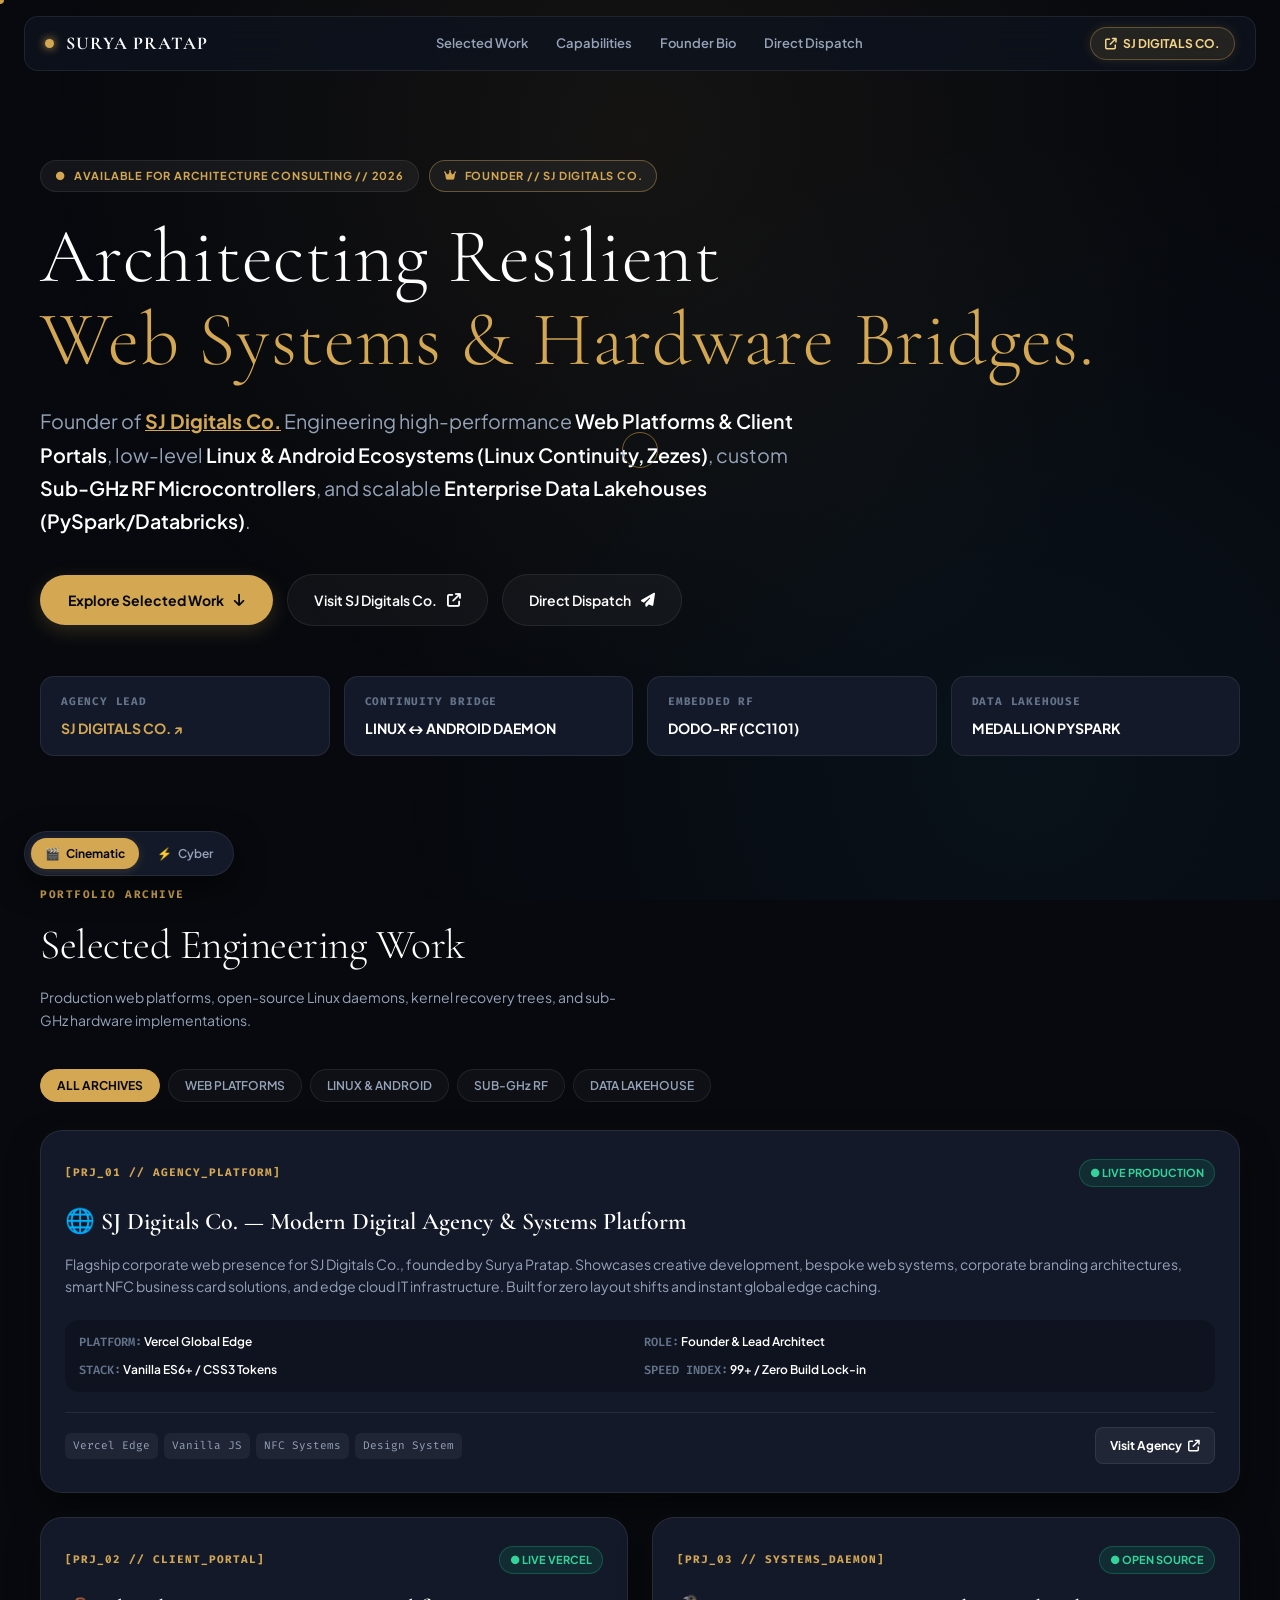
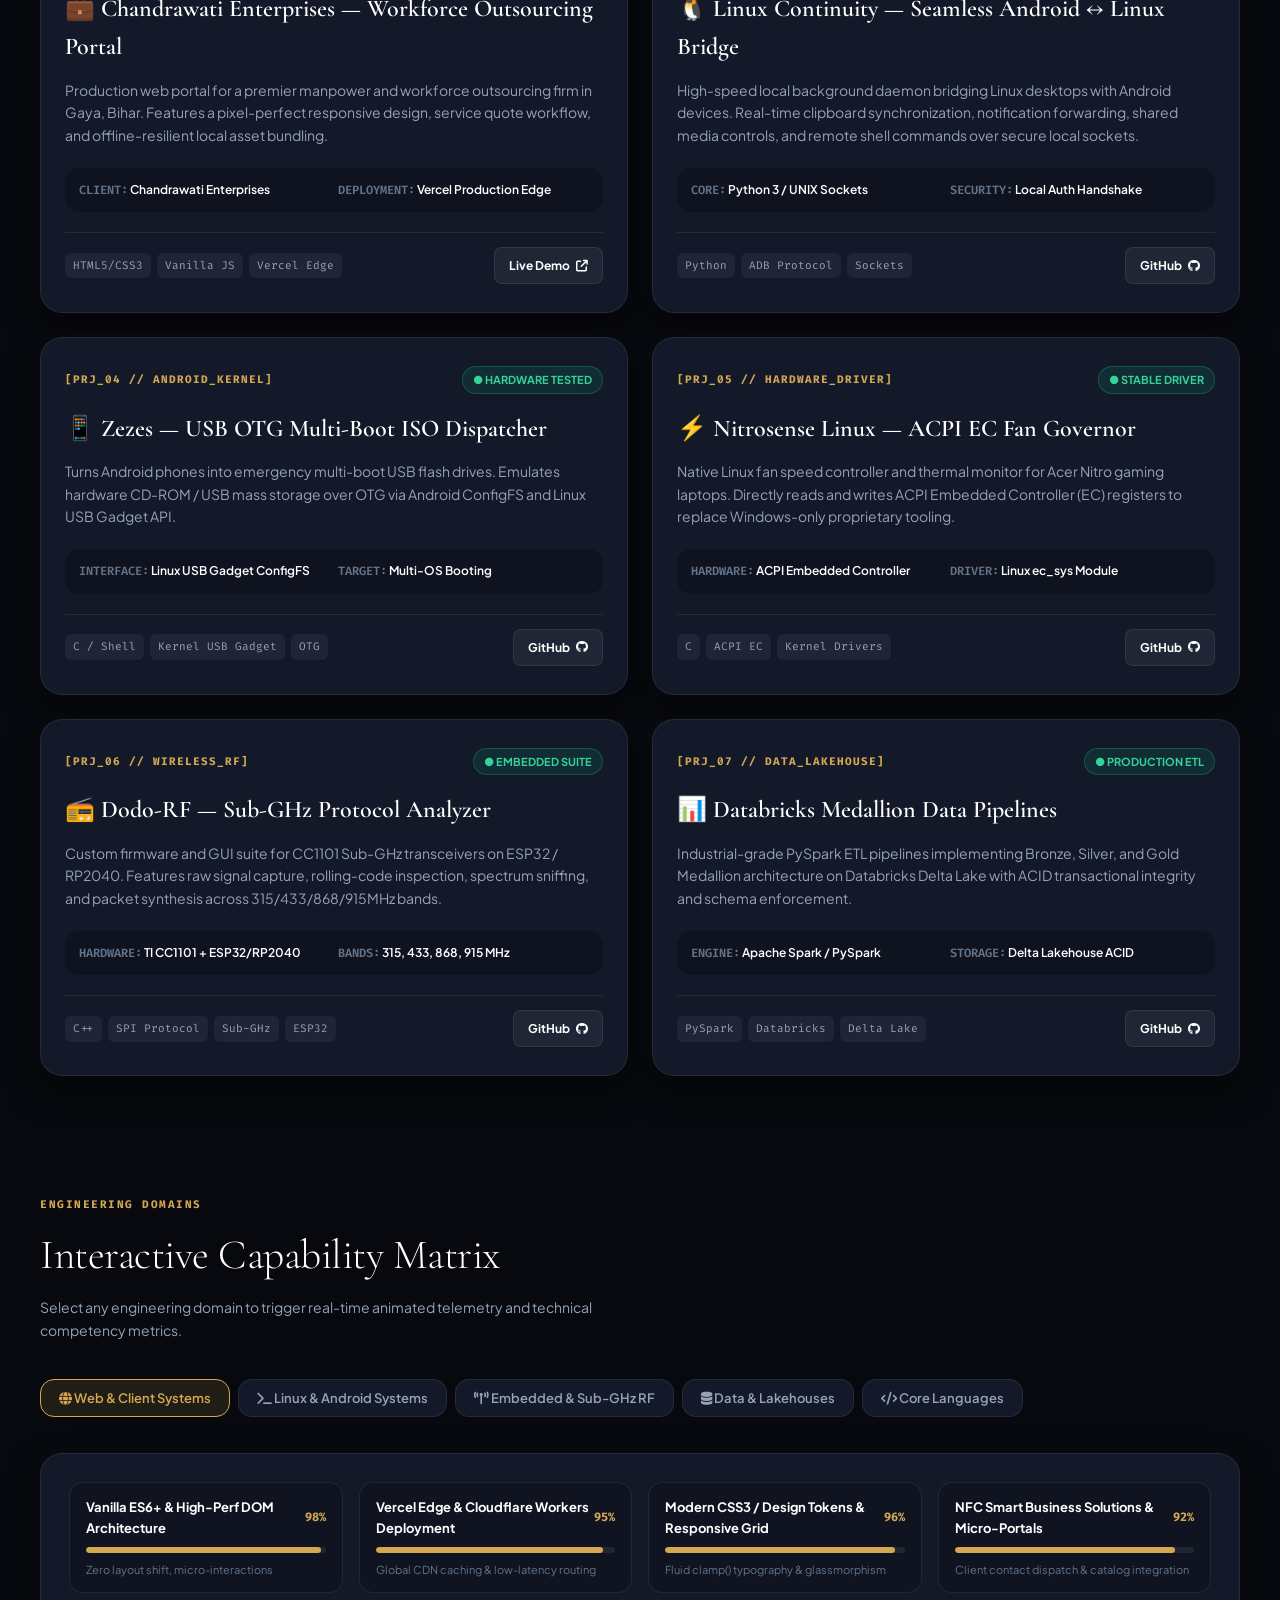
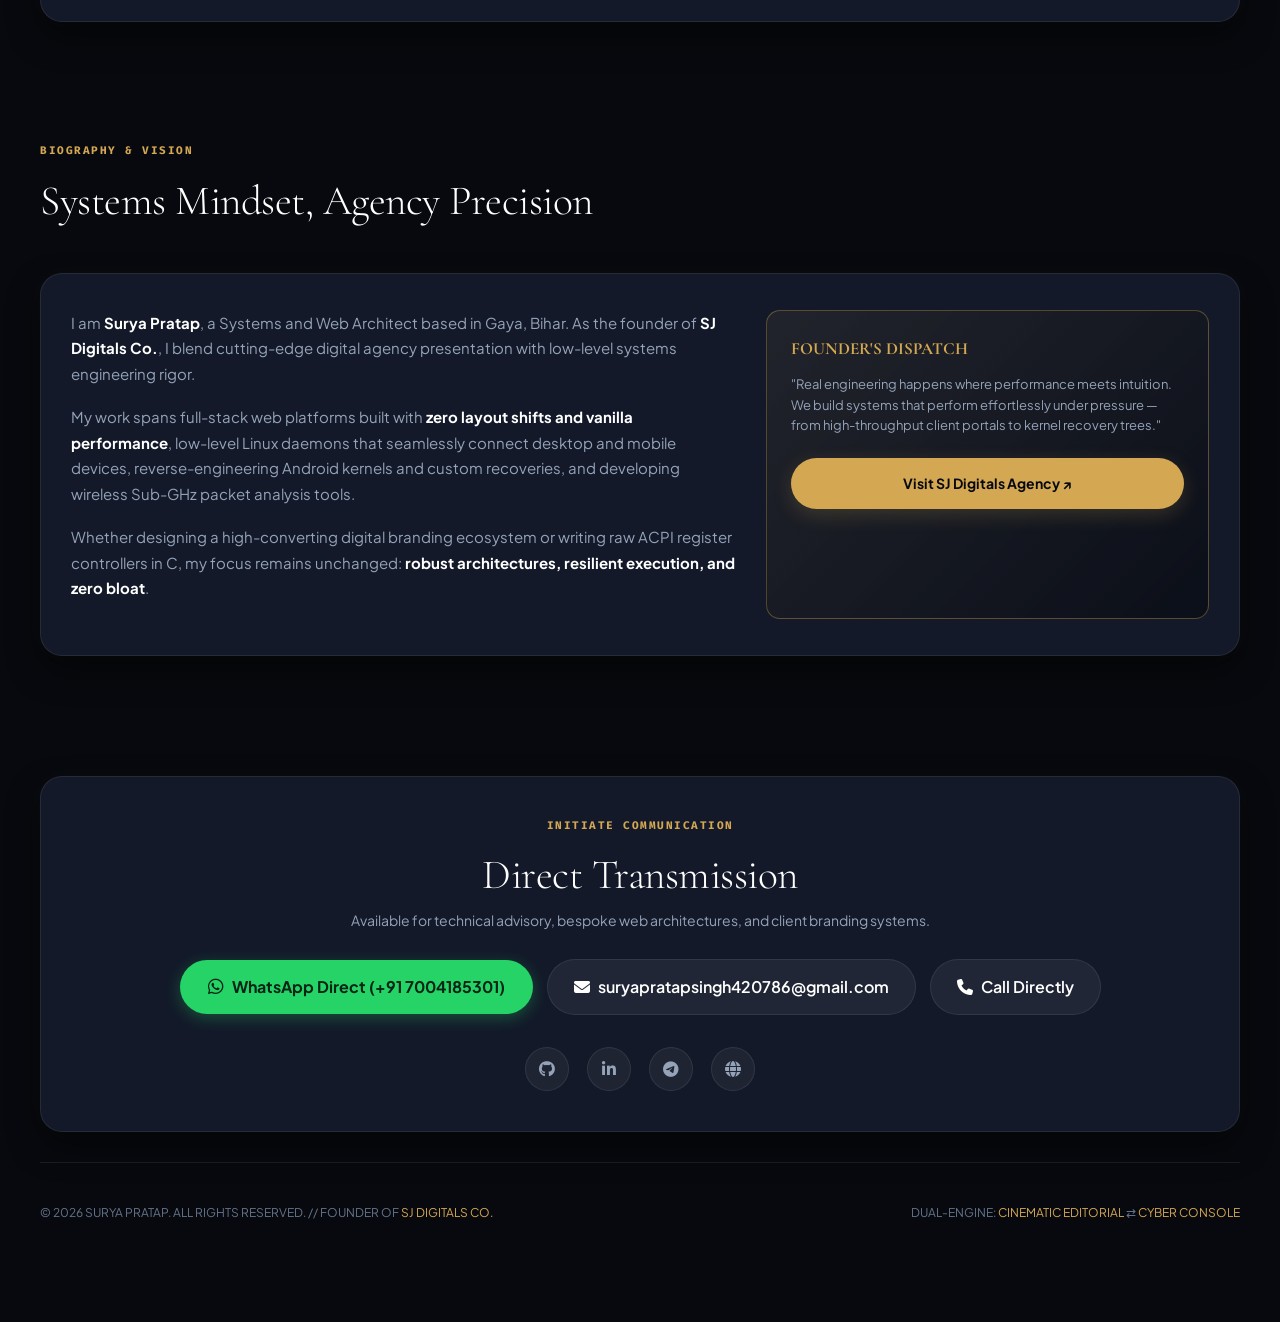
==== index.html @ 14047d06 "feat(local): recreate portfolio with dual-theme engine (cinematic studio + cyber console)" ====
<!DOCTYPE html>
<html lang="en" data-theme="cinematic">
<head>
    <meta charset="UTF-8">
    <meta name="viewport" content="width=device-width, initial-scale=1.0, maximum-scale=5.0">
    <title>Surya Pratap — Systems &amp; Web Architect | Founder of SJ Digitals Co.</title>
    <meta name="description" content="Surya Pratap — Systems & Web Architect, Embedded & Data Engineer, Founder of SJ Digitals Co. Architecting high-performance web platforms, Android & Linux systems, and Sub-GHz hardware.">

    <!-- Fonts: Cormorant Garamond (Editorial Serif) + Plus Jakarta Sans + Space Grotesk + Fira Code -->
    <link rel="preconnect" href="https://fonts.googleapis.com">
    <link rel="preconnect" href="https://fonts.gstatic.com" crossorigin>
    <link href="https://fonts.googleapis.com/css2?family=Cormorant+Garamond:ital,wght@0,300;0,400;0,600;1,300;1,400&family=Fira+Code:wght@400;500;600;700&family=Plus+Jakarta+Sans:wght@300;400;500;600;700;800&family=Space+Grotesk:wght@400;600;700&display=swap" rel="stylesheet">

    <!-- Icons -->
    <link rel="stylesheet" href="https://cdnjs.cloudflare.com/ajax/libs/font-awesome/6.5.1/css/all.min.css">

    <!-- Styles -->
    <link rel="stylesheet" href="style.css">

    <!-- Remote Edge Gatekeeper (Live / Maintenance Control via GitHub API) -->
    <script src="gatekeeper.js"></script>
</head>
<body>

    <!-- 1. Interactive Custom Cursor (Desktop) -->
    <div class="custom-cursor">
        <div class="cursor-dot" id="cursorDot"></div>
        <div class="cursor-ring" id="cursorRing"></div>
    </div>

    <!-- 2. Dynamic Ambient Backgrounds -->
    <div class="bg-canvas-wrapper">
        <!-- Matrix Rain (Active in Cyber Console Mode) -->
        <canvas id="matrix-canvas"></canvas>
        <!-- CRT Scanline Overlay -->
        <div class="cyber-crt-overlay"></div>
        <!-- Ambient Warm Dust & Glow (Active in Cinematic Studio Mode) -->
        <div class="cinematic-ambient-dust"></div>
    </div>

    <!-- 3. Floating Theme Switcher Dock -->
    <aside class="theme-switcher-dock" aria-label="Theme Selection">
        <button class="theme-opt-btn active" data-set-theme="cinematic" onclick="toggleTheme('cinematic')">
            <span>🎬</span> Cinematic
        </button>
        <button class="theme-opt-btn" data-set-theme="cyber" onclick="toggleTheme('cyber')">
            <span>⚡</span> Cyber
        </button>
    </aside>

    <!-- 4. Navbar -->
    <header class="navbar-wrap">
        <nav class="nav-container">
            <div class="nav-brand">
                <span class="brand-dot"></span>
                <span class="brand-name">SURYA PRATAP</span>
            </div>

            <div class="nav-links">
                <a href="#work" class="nav-link">Selected Work</a>
                <a href="#capabilities" class="nav-link">Capabilities</a>
                <a href="#founder" class="nav-link">Founder Bio</a>
                <a href="#contact" class="nav-link">Direct Dispatch</a>
            </div>

            <div class="nav-actions">
                <a href="https://sjdigitals.vercel.app/" target="_blank" class="btn-agency-nav" title="Visit SJ Digitals Agency">
                    <i class="fas fa-arrow-up-right-from-square"></i>
                    <span>SJ DIGITALS CO.</span>
                </a>
            </div>
        </nav>
    </header>

    <!-- 5. Main Content Shell -->
    <main class="page-shell">

        <!-- HERO SECTION -->
        <section class="hero-section" id="about">
            <div class="hero-pill-row">
                <div class="status-badge">
                    <span style="color: var(--accent);">●</span> AVAILABLE FOR ARCHITECTURE CONSULTING // 2026
                </div>
                <div class="status-badge" style="border-color: rgba(212, 168, 83, 0.4);">
                    <i class="fas fa-crown" style="color: #d4a853;"></i> FOUNDER // SJ DIGITALS CO.
                </div>
            </div>

            <h1 class="hero-title">
                Architecting Resilient <br>
                <span class="accent-text">Web Systems &amp; Hardware Bridges.</span>
            </h1>

            <p class="hero-bio">
                Founder of <a href="https://sjdigitals.vercel.app/" target="_blank" style="color: var(--accent); font-weight: 700; text-decoration: underline;">SJ Digitals Co.</a> 
                Engineering high-performance <strong>Web Platforms &amp; Client Portals</strong>, low-level <strong>Linux &amp; Android Ecosystems (Linux Continuity, Zezes)</strong>, custom <strong>Sub-GHz RF Microcontrollers</strong>, and scalable <strong>Enterprise Data Lakehouses (PySpark/Databricks)</strong>.
            </p>

            <div class="hero-cta-group">
                <a href="#work" class="btn-primary">
                    <span>Explore Selected Work</span>
                    <i class="fas fa-arrow-down"></i>
                </a>
                <a href="https://sjdigitals.vercel.app/" target="_blank" class="btn-outline">
                    <span>Visit SJ Digitals Co.</span>
                    <i class="fas fa-arrow-up-right-from-square"></i>
                </a>
                <a href="#contact" class="btn-outline">
                    <span>Direct Dispatch</span>
                    <i class="fas fa-paper-plane"></i>
                </a>
            </div>

            <!-- Telemetry Metrics Bar -->
            <div class="telemetry-strip">
                <div class="telemetry-card">
                    <span class="telemetry-label">AGENCY LEAD</span>
                    <span class="telemetry-val accent">SJ DIGITALS CO. ↗</span>
                </div>
                <div class="telemetry-card">
                    <span class="telemetry-label">CONTINUITY BRIDGE</span>
                    <span class="telemetry-val">LINUX ↔ ANDROID DAEMON</span>
                </div>
                <div class="telemetry-card">
                    <span class="telemetry-label">EMBEDDED RF</span>
                    <span class="telemetry-val">DODO-RF (CC1101)</span>
                </div>
                <div class="telemetry-card">
                    <span class="telemetry-label">DATA LAKEHOUSE</span>
                    <span class="telemetry-val">MEDALLION PYSPARK</span>
                </div>
            </div>
        </section>

        <!-- 6. SELECTED WORK SECTION -->
        <section class="projects-section" id="work">
            <div class="section-header">
                <span class="section-tag">PORTFOLIO ARCHIVE</span>
                <h2 class="section-title">Selected Engineering Work</h2>
                <p class="section-desc">Production web platforms, open-source Linux daemons, kernel recovery trees, and sub-GHz hardware implementations.</p>
            </div>

            <!-- Filter Controls -->
            <div class="filter-bar">
                <button class="filter-btn active" data-filter="all" onclick="filterProjects('all')">ALL ARCHIVES</button>
                <button class="filter-btn" data-filter="web" onclick="filterProjects('web')">WEB PLATFORMS</button>
                <button class="filter-btn" data-filter="systems" onclick="filterProjects('systems')">LINUX &amp; ANDROID</button>
                <button class="filter-btn" data-filter="embedded" onclick="filterProjects('embedded')">SUB-GHz RF</button>
                <button class="filter-btn" data-filter="data" onclick="filterProjects('data')">DATA LAKEHOUSE</button>
            </div>

            <!-- Projects Grid -->
            <div class="projects-grid">

                <!-- 1. SJ Digitals Co. -->
                <article class="project-card featured-card" data-category="web">
                    <div>
                        <div class="project-top-row">
                            <span class="project-category">[PRJ_01 // AGENCY_PLATFORM]</span>
                            <span class="project-status-chip">● LIVE PRODUCTION</span>
                        </div>
                        <h3 class="project-name">🌐 SJ Digitals Co. — Modern Digital Agency &amp; Systems Platform</h3>
                        <p class="project-desc">
                            Flagship corporate web presence for SJ Digitals Co., founded by Surya Pratap. Showcases creative development, bespoke web systems, corporate branding architectures, smart NFC business card solutions, and edge cloud IT infrastructure. Built for zero layout shifts and instant global edge caching.
                        </p>
                        <div class="specs-grid">
                            <div class="spec-item"><span class="spec-lbl">PLATFORM:</span> <span class="spec-val">Vercel Global Edge</span></div>
                            <div class="spec-item"><span class="spec-lbl">ROLE:</span> <span class="spec-val">Founder &amp; Lead Architect</span></div>
                            <div class="spec-item"><span class="spec-lbl">STACK:</span> <span class="spec-val">Vanilla ES6+ / CSS3 Tokens</span></div>
                            <div class="spec-item"><span class="spec-lbl">SPEED INDEX:</span> <span class="spec-val">99+ / Zero Build Lock-in</span></div>
                        </div>
                    </div>
                    <div class="project-foot">
                        <div class="tech-pills">
                            <span class="tech-pill">Vercel Edge</span>
                            <span class="tech-pill">Vanilla JS</span>
                            <span class="tech-pill">NFC Systems</span>
                            <span class="tech-pill">Design System</span>
                        </div>
                        <div class="project-links">
                            <a href="https://sjdigitals.vercel.app/" target="_blank" class="btn-card-link">
                                <span>Visit Agency</span>
                                <i class="fas fa-arrow-up-right-from-square"></i>
                            </a>
                        </div>
                    </div>
                </article>

                <!-- 2. Chandrawati Enterprises -->
                <article class="project-card" data-category="web">
                    <div>
                        <div class="project-top-row">
                            <span class="project-category">[PRJ_02 // CLIENT_PORTAL]</span>
                            <span class="project-status-chip">● LIVE VERCEL</span>
                        </div>
                        <h3 class="project-name">💼 Chandrawati Enterprises — Workforce Outsourcing Portal</h3>
                        <p class="project-desc">
                            Production web portal for a premier manpower and workforce outsourcing firm in Gaya, Bihar. Features a pixel-perfect responsive design, service quote workflow, and offline-resilient local asset bundling.
                        </p>
                        <div class="specs-grid">
                            <div class="spec-item"><span class="spec-lbl">CLIENT:</span> <span class="spec-val">Chandrawati Enterprises</span></div>
                            <div class="spec-item"><span class="spec-lbl">DEPLOYMENT:</span> <span class="spec-val">Vercel Production Edge</span></div>
                        </div>
                    </div>
                    <div class="project-foot">
                        <div class="tech-pills">
                            <span class="tech-pill">HTML5/CSS3</span>
                            <span class="tech-pill">Vanilla JS</span>
                            <span class="tech-pill">Vercel Edge</span>
                        </div>
                        <div class="project-links">
                            <a href="https://chandrawati-enterprises.vercel.app/" target="_blank" class="btn-card-link">
                                <span>Live Demo</span>
                                <i class="fas fa-arrow-up-right-from-square"></i>
                            </a>
                        </div>
                    </div>
                </article>

                <!-- 3. Linux Continuity -->
                <article class="project-card" data-category="systems">
                    <div>
                        <div class="project-top-row">
                            <span class="project-category">[PRJ_03 // SYSTEMS_DAEMON]</span>
                            <span class="project-status-chip">● OPEN SOURCE</span>
                        </div>
                        <h3 class="project-name">🐧 Linux Continuity — Seamless Android ↔ Linux Bridge</h3>
                        <p class="project-desc">
                            High-speed local background daemon bridging Linux desktops with Android devices. Real-time clipboard synchronization, notification forwarding, shared media controls, and remote shell commands over secure local sockets.
                        </p>
                        <div class="specs-grid">
                            <div class="spec-item"><span class="spec-lbl">CORE:</span> <span class="spec-val">Python 3 / UNIX Sockets</span></div>
                            <div class="spec-item"><span class="spec-lbl">SECURITY:</span> <span class="spec-val">Local Auth Handshake</span></div>
                        </div>
                    </div>
                    <div class="project-foot">
                        <div class="tech-pills">
                            <span class="tech-pill">Python</span>
                            <span class="tech-pill">ADB Protocol</span>
                            <span class="tech-pill">Sockets</span>
                        </div>
                        <div class="project-links">
                            <a href="https://github.com/killindodo/linux-continuity" target="_blank" class="btn-card-link">
                                <span>GitHub</span>
                                <i class="fab fa-github"></i>
                            </a>
                        </div>
                    </div>
                </article>

                <!-- 4. Zezes Mobile ISO Core -->
                <article class="project-card" data-category="systems">
                    <div>
                        <div class="project-top-row">
                            <span class="project-category">[PRJ_04 // ANDROID_KERNEL]</span>
                            <span class="project-status-chip">● HARDWARE TESTED</span>
                        </div>
                        <h3 class="project-name">📱 Zezes — USB OTG Multi-Boot ISO Dispatcher</h3>
                        <p class="project-desc">
                            Turns Android phones into emergency multi-boot USB flash drives. Emulates hardware CD-ROM / USB mass storage over OTG via Android ConfigFS and Linux USB Gadget API.
                        </p>
                        <div class="specs-grid">
                            <div class="spec-item"><span class="spec-lbl">INTERFACE:</span> <span class="spec-val">Linux USB Gadget ConfigFS</span></div>
                            <div class="spec-item"><span class="spec-lbl">TARGET:</span> <span class="spec-val">Multi-OS Booting</span></div>
                        </div>
                    </div>
                    <div class="project-foot">
                        <div class="tech-pills">
                            <span class="tech-pill">C / Shell</span>
                            <span class="tech-pill">Kernel USB Gadget</span>
                            <span class="tech-pill">OTG</span>
                        </div>
                        <div class="project-links">
                            <a href="https://github.com/killindodo/Zezes" target="_blank" class="btn-card-link">
                                <span>GitHub</span>
                                <i class="fab fa-github"></i>
                            </a>
                        </div>
                    </div>
                </article>

                <!-- 5. Nitrosense Linux -->
                <article class="project-card" data-category="systems">
                    <div>
                        <div class="project-top-row">
                            <span class="project-category">[PRJ_05 // HARDWARE_DRIVER]</span>
                            <span class="project-status-chip">● STABLE DRIVER</span>
                        </div>
                        <h3 class="project-name">⚡ Nitrosense Linux — ACPI EC Fan Governor</h3>
                        <p class="project-desc">
                            Native Linux fan speed controller and thermal monitor for Acer Nitro gaming laptops. Directly reads and writes ACPI Embedded Controller (EC) registers to replace Windows-only proprietary tooling.
                        </p>
                        <div class="specs-grid">
                            <div class="spec-item"><span class="spec-lbl">HARDWARE:</span> <span class="spec-val">ACPI Embedded Controller</span></div>
                            <div class="spec-item"><span class="spec-lbl">DRIVER:</span> <span class="spec-val">Linux ec_sys Module</span></div>
                        </div>
                    </div>
                    <div class="project-foot">
                        <div class="tech-pills">
                            <span class="tech-pill">C</span>
                            <span class="tech-pill">ACPI EC</span>
                            <span class="tech-pill">Kernel Drivers</span>
                        </div>
                        <div class="project-links">
                            <a href="https://github.com/killindodo/nitrosense-linux" target="_blank" class="btn-card-link">
                                <span>GitHub</span>
                                <i class="fab fa-github"></i>
                            </a>
                        </div>
                    </div>
                </article>

                <!-- 6. Dodo-RF -->
                <article class="project-card" data-category="embedded">
                    <div>
                        <div class="project-top-row">
                            <span class="project-category">[PRJ_06 // WIRELESS_RF]</span>
                            <span class="project-status-chip">● EMBEDDED SUITE</span>
                        </div>
                        <h3 class="project-name">📻 Dodo-RF — Sub-GHz Protocol Analyzer</h3>
                        <p class="project-desc">
                            Custom firmware and GUI suite for CC1101 Sub-GHz transceivers on ESP32 / RP2040. Features raw signal capture, rolling-code inspection, spectrum sniffing, and packet synthesis across 315/433/868/915MHz bands.
                        </p>
                        <div class="specs-grid">
                            <div class="spec-item"><span class="spec-lbl">HARDWARE:</span> <span class="spec-val">TI CC1101 + ESP32/RP2040</span></div>
                            <div class="spec-item"><span class="spec-lbl">BANDS:</span> <span class="spec-val">315, 433, 868, 915 MHz</span></div>
                        </div>
                    </div>
                    <div class="project-foot">
                        <div class="tech-pills">
                            <span class="tech-pill">C++</span>
                            <span class="tech-pill">SPI Protocol</span>
                            <span class="tech-pill">Sub-GHz</span>
                            <span class="tech-pill">ESP32</span>
                        </div>
                        <div class="project-links">
                            <a href="https://github.com/killindodo/Dodo-RF" target="_blank" class="btn-card-link">
                                <span>GitHub</span>
                                <i class="fab fa-github"></i>
                            </a>
                        </div>
                    </div>
                </article>

                <!-- 7. Databricks Pipelines -->
                <article class="project-card" data-category="data">
                    <div>
                        <div class="project-top-row">
                            <span class="project-category">[PRJ_07 // DATA_LAKEHOUSE]</span>
                            <span class="project-status-chip">● PRODUCTION ETL</span>
                        </div>
                        <h3 class="project-name">📊 Databricks Medallion Data Pipelines</h3>
                        <p class="project-desc">
                            Industrial-grade PySpark ETL pipelines implementing Bronze, Silver, and Gold Medallion architecture on Databricks Delta Lake with ACID transactional integrity and schema enforcement.
                        </p>
                        <div class="specs-grid">
                            <div class="spec-item"><span class="spec-lbl">ENGINE:</span> <span class="spec-val">Apache Spark / PySpark</span></div>
                            <div class="spec-item"><span class="spec-lbl">STORAGE:</span> <span class="spec-val">Delta Lakehouse ACID</span></div>
                        </div>
                    </div>
                    <div class="project-foot">
                        <div class="tech-pills">
                            <span class="tech-pill">PySpark</span>
                            <span class="tech-pill">Databricks</span>
                            <span class="tech-pill">Delta Lake</span>
                        </div>
                        <div class="project-links">
                            <a href="https://github.com/killindodo/databricks_pipelines" target="_blank" class="btn-card-link">
                                <span>GitHub</span>
                                <i class="fab fa-github"></i>
                            </a>
                        </div>
                    </div>
                </article>

            </div>
        </section>

        <!-- 7. CAPABILITIES & SKILLS MATRIX -->
        <section class="skills-section" id="capabilities">
            <div class="section-header">
                <span class="section-tag">ENGINEERING DOMAINS</span>
                <h2 class="section-title">Interactive Capability Matrix</h2>
                <p class="section-desc">Select any engineering domain to trigger real-time animated telemetry and technical competency metrics.</p>
            </div>

            <!-- Domain Tabs -->
            <div class="hud-tabs">
                <button class="hud-tab active" data-domain="web" onclick="switchSkillDomain('web')">
                    <i class="fas fa-globe"></i> Web &amp; Client Systems
                </button>
                <button class="hud-tab" data-domain="systems" onclick="switchSkillDomain('systems')">
                    <i class="fas fa-terminal"></i> Linux &amp; Android Systems
                </button>
                <button class="hud-tab" data-domain="embedded" onclick="switchSkillDomain('embedded')">
                    <i class="fas fa-tower-broadcast"></i> Embedded &amp; Sub-GHz RF
                </button>
                <button class="hud-tab" data-domain="data" onclick="switchSkillDomain('data')">
                    <i class="fas fa-database"></i> Data &amp; Lakehouses
                </button>
                <button class="hud-tab" data-domain="languages" onclick="switchSkillDomain('languages')">
                    <i class="fas fa-code"></i> Core Languages
                </button>
            </div>

            <div class="skills-card-display">
                <div class="skills-list-grid" id="skillsListContainer">
                    <!-- Dynamic animated skill telemetry rendered by script.js -->
                </div>
            </div>
        </section>

        <!-- 8. ABOUT THE FOUNDER -->
        <section class="about-section" id="founder">
            <div class="section-header">
                <span class="section-tag">BIOGRAPHY &amp; VISION</span>
                <h2 class="section-title">Systems Mindset, Agency Precision</h2>
            </div>

            <div class="about-card">
                <div class="about-text">
                    <p>
                        I am <strong>Surya Pratap</strong>, a Systems and Web Architect based in Gaya, Bihar. As the founder of <strong>SJ Digitals Co.</strong>, I blend cutting-edge digital agency presentation with low-level systems engineering rigor.
                    </p>
                    <p>
                        My work spans full-stack web platforms built with <strong>zero layout shifts and vanilla performance</strong>, low-level Linux daemons that seamlessly connect desktop and mobile devices, reverse-engineering Android kernels and custom recoveries, and developing wireless Sub-GHz packet analysis tools.
                    </p>
                    <p>
                        Whether designing a high-converting digital branding ecosystem or writing raw ACPI register controllers in C, my focus remains unchanged: <strong>robust architectures, resilient execution, and zero bloat</strong>.
                    </p>
                </div>

                <div class="founder-highlight-box">
                    <div class="founder-highlight-title">FOUNDER'S DISPATCH</div>
                    <div class="founder-highlight-desc">
                        "Real engineering happens where performance meets intuition. We build systems that perform effortlessly under pressure — from high-throughput client portals to kernel recovery trees."
                    </div>
                    <div style="margin-top: 10px;">
                        <a href="https://sjdigitals.vercel.app/" target="_blank" class="btn-primary" style="display: inline-flex; width: 100%; justify-content: center;">
                            Visit SJ Digitals Agency ↗
                        </a>
                    </div>
                </div>
            </div>
        </section>

        <!-- 9. CONTACT & DISPATCH -->
        <section class="contact-section" id="contact">
            <div class="contact-card">
                <span class="section-tag">INITIATE COMMUNICATION</span>
                <h2 class="section-title" style="margin-top: 8px;">Direct Transmission</h2>
                <p class="section-desc">Available for technical advisory, bespoke web architectures, and client branding systems.</p>

                <div class="contact-btns">
                    <a href="https://wa.me/917004185301?text=Hi%20Surya%2C%20I%20visited%20your%20portfolio%20and%20want%20to%20connect." target="_blank" class="btn-wa">
                        <i class="fab fa-whatsapp" style="font-size: 18px;"></i>
                        <span>WhatsApp Direct (+91 7004185301)</span>
                    </a>
                    <a href="mailto:suryapratapsingh420786@gmail.com" class="btn-mail">
                        <i class="fas fa-envelope"></i>
                        <span>suryapratapsingh420786@gmail.com</span>
                    </a>
                    <a href="tel:+917004185301" class="btn-mail">
                        <i class="fas fa-phone"></i>
                        <span>Call Directly</span>
                    </a>
                </div>

                <div class="socials-row">
                    <a href="https://www.github.com/killindodo" target="_blank" class="social-icon-btn" title="GitHub"><i class="fab fa-github"></i></a>
                    <a href="https://www.linkedin.com/in/surya-pratap-270b35153/" target="_blank" class="social-icon-btn" title="LinkedIn"><i class="fab fa-linkedin-in"></i></a>
                    <a href="https://t.me/killindod0" target="_blank" class="social-icon-btn" title="Telegram"><i class="fab fa-telegram"></i></a>
                    <a href="https://sjdigitals.vercel.app/" target="_blank" class="social-icon-btn" title="SJ Digitals Agency"><i class="fas fa-globe"></i></a>
                </div>
            </div>
        </section>

        <!-- 10. FOOTER -->
        <footer class="footer">
            <div>
                © 2026 SURYA PRATAP. ALL RIGHTS RESERVED. // FOUNDER OF <a href="https://sjdigitals.vercel.app/" target="_blank">SJ DIGITALS CO.</a>
            </div>
            <div>
                DUAL-ENGINE: <span style="color: var(--accent);">CINEMATIC EDITORIAL</span> ⇄ <span style="color: var(--accent);">CYBER CONSOLE</span>
            </div>
        </footer>

    </main>

    <!-- Main Logic -->
    <script src="script.js"></script>
</body>
</html>
---- style.css ----
/* ═══════════════════════════════════════════════════════════════════
   SURYA PRATAP // PORTFOLIO DESIGN SYSTEM
   Dual-Theme Engine: Cinematic Editorial Studio ⇄ Retro Cyber Console
   ═══════════════════════════════════════════════════════════════════ */

/* ─── 1. DESIGN TOKENS & CSS CUSTOM PROPERTIES ─── */
:root {
    /* Shared */
    --transition-fast: 0.2s cubic-bezier(0.4, 0, 0.2, 1);
    --transition-smooth: 0.45s cubic-bezier(0.16, 1, 0.3, 1);
    --transition-slow: 0.8s cubic-bezier(0.16, 1, 0.3, 1);
    --radius-sm: 8px;
    --radius-md: 14px;
    --radius-lg: 22px;
    --radius-full: 9999px;
    --container-max: 1240px;
}

/* 🎬 THEME 1: CINEMATIC EDITORIAL (Mise-Films Inspired) */
[data-theme="cinematic"] {
    --bg: #07090e;
    --bg-surface: #0e131f;
    --bg-card: #131929;
    --bg-card-hover: #182035;
    --border: rgba(255, 255, 255, 0.08);
    --border-hover: rgba(212, 168, 83, 0.35);
    
    --text-main: #f8fafc;
    --text-muted: #94a3b8;
    --text-dim: #64748b;

    /* Warm Tungsten Amber / Cinematic Gold */
    --accent: #d4a853;
    --accent-light: #f3d489;
    --accent-dark: #a17822;
    --accent-glow: rgba(212, 168, 83, 0.2);
    
    /* Secondary Accent: Deep Studio Cyan */
    --accent-alt: #38bdf8;
    --accent-alt-glow: rgba(56, 189, 248, 0.2);
    
    --font-heading: 'Cormorant Garamond', Georgia, serif;
    --font-sans: 'Plus Jakarta Sans', -apple-system, BlinkMacSystemFont, sans-serif;
    --font-mono: 'Fira Code', monospace;

    --hero-glow: radial-gradient(circle at 50% 20%, rgba(212, 168, 83, 0.08), transparent 60%);
    --card-shadow: 0 15px 35px -5px rgba(0, 0, 0, 0.6), 0 0 25px rgba(212, 168, 83, 0.04);
}

/* ⚡ THEME 2: RETRO CYBER CONSOLE (Matrix Mainframe) */
[data-theme="cyber"] {
    --bg: #050811;
    --bg-surface: #0a1020;
    --bg-card: rgba(11, 18, 36, 0.85);
    --bg-card-hover: rgba(16, 26, 52, 0.95);
    --border: rgba(0, 255, 157, 0.25);
    --border-hover: rgba(0, 255, 157, 0.6);

    --text-main: #e2e8f0;
    --text-muted: #94a3b8;
    --text-dim: #475569;

    /* Terminal Neon Green */
    --accent: #00ff9d;
    --accent-light: #70ffc5;
    --accent-dark: #00b36e;
    --accent-glow: rgba(0, 255, 157, 0.25);

    /* Cyber Cyan */
    --accent-alt: #06b6d4;
    --accent-alt-glow: rgba(6, 182, 212, 0.25);

    --font-heading: 'Space Grotesk', -apple-system, sans-serif;
    --font-sans: 'Space Grotesk', -apple-system, sans-serif;
    --font-mono: 'Fira Code', monospace;

    --hero-glow: radial-gradient(circle at 50% 30%, rgba(0, 255, 157, 0.08), transparent 65%);
    --card-shadow: 0 0 30px rgba(0, 255, 157, 0.1), inset 0 0 15px rgba(0, 0, 0, 0.5);
}

/* ─── 2. RESET & BASE ─── */
* {
    margin: 0;
    padding: 0;
    box-sizing: border-box;
}

html {
    scroll-behavior: smooth;
    background-color: var(--bg);
    color: var(--text-main);
    font-family: var(--font-sans);
    overflow-x: hidden;
    transition: background-color var(--transition-smooth);
}

body {
    background-color: var(--bg);
    min-height: 100vh;
    line-height: 1.6;
    overflow-x: hidden;
    position: relative;
    cursor: default;
}

a {
    color: inherit;
    text-decoration: none;
    transition: var(--transition-fast);
}

button {
    cursor: pointer;
    font-family: inherit;
    border: none;
    outline: none;
    background: transparent;
}

/* ─── 3. INTERACTIVE CUSTOM CURSOR ─── */
.custom-cursor {
    position: fixed;
    top: 0;
    left: 0;
    pointer-events: none;
    z-index: 99999;
    mix-blend-mode: difference;
    display: none;
}

@media (pointer: fine) {
    .custom-cursor {
        display: block;
    }
}

.cursor-dot {
    width: 8px;
    height: 8px;
    background: var(--accent);
    border-radius: 50%;
    position: fixed;
    transform: translate(-50%, -50%);
    transition: width 0.2s, height 0.2s, background-color 0.3s;
}

.cursor-ring {
    width: 36px;
    height: 36px;
    border: 1.5px solid var(--accent);
    border-radius: 50%;
    position: fixed;
    transform: translate(-50%, -50%);
    transition: width 0.25s ease-out, height 0.25s ease-out, border-color 0.3s ease-out, transform 0.15s ease-out;
    opacity: 0.6;
}

body.cursor-hover .cursor-dot {
    width: 14px;
    height: 14px;
    background: var(--accent-light);
}

body.cursor-hover .cursor-ring {
    width: 58px;
    height: 58px;
    opacity: 1;
    border-color: var(--accent-light);
    border-width: 2px;
}

/* ─── 4. BACKGROUND CANVAS & OVERLAYS ─── */
.bg-canvas-wrapper {
    position: fixed;
    top: 0;
    left: 0;
    width: 100vw;
    height: 100vh;
    pointer-events: none;
    z-index: 0;
}

#matrix-canvas {
    position: absolute;
    top: 0;
    left: 0;
    width: 100%;
    height: 100%;
    opacity: 0;
    transition: opacity 0.6s ease;
}

[data-theme="cyber"] #matrix-canvas {
    opacity: 0.28;
}

.cyber-crt-overlay {
    position: fixed;
    top: 0;
    left: 0;
    width: 100vw;
    height: 100vh;
    pointer-events: none;
    z-index: 1;
    opacity: 0;
    transition: opacity 0.5s ease;
    background: linear-gradient(rgba(18, 16, 16, 0) 50%, rgba(0, 0, 0, 0.35) 50%),
                linear-gradient(90deg, rgba(255, 0, 0, 0.02), rgba(0, 255, 0, 0.01), rgba(0, 0, 255, 0.02));
    background-size: 100% 3px, 6px 100%;
}

[data-theme="cyber"] .cyber-crt-overlay {
    opacity: 1;
}

.cinematic-ambient-dust {
    position: fixed;
    top: 0;
    left: 0;
    width: 100vw;
    height: 100vh;
    pointer-events: none;
    z-index: 1;
    background-image: radial-gradient(circle at 50% 15%, rgba(212, 168, 83, 0.07), transparent 60%),
                      radial-gradient(circle at 80% 85%, rgba(56, 189, 248, 0.05), transparent 50%);
    opacity: 1;
    transition: opacity 0.5s ease;
}

[data-theme="cyber"] .cinematic-ambient-dust {
    opacity: 0;
}

/* ─── 5. FLOATING THEME DOCK ─── */
.theme-switcher-dock {
    position: fixed;
    bottom: 24px;
    left: 24px;
    z-index: 1000;
    background: var(--bg-card);
    border: 1px solid var(--border);
    backdrop-filter: blur(12px);
    -webkit-backdrop-filter: blur(12px);
    padding: 6px;
    border-radius: var(--radius-full);
    display: flex;
    align-items: center;
    gap: 4px;
    box-shadow: 0 10px 30px rgba(0, 0, 0, 0.6);
}

.theme-opt-btn {
    padding: 8px 14px;
    border-radius: var(--radius-full);
    font-size: 12px;
    font-weight: 600;
    display: flex;
    align-items: center;
    gap: 6px;
    color: var(--text-muted);
    transition: all var(--transition-fast);
}

.theme-opt-btn.active {
    background: var(--accent);
    color: #07090e;
    font-weight: 700;
    box-shadow: 0 2px 10px var(--accent-glow);
}

[data-theme="cyber"] .theme-opt-btn.active {
    color: #050811;
}

/* ─── 6. NAVIGATION BAR ─── */
.navbar-wrap {
    position: fixed;
    top: 0;
    left: 0;
    right: 0;
    z-index: 900;
    padding: 16px 24px;
    transition: padding 0.3s ease;
}

.navbar-wrap.scrolled {
    padding: 10px 24px;
}

.nav-container {
    max-width: var(--container-max);
    margin: 0 auto;
    background: rgba(14, 19, 31, 0.75);
    border: 1px solid var(--border);
    backdrop-filter: blur(16px);
    -webkit-backdrop-filter: blur(16px);
    border-radius: var(--radius-md);
    padding: 10px 20px;
    display: flex;
    align-items: center;
    justify-content: space-between;
    transition: border-color var(--transition-smooth);
}

[data-theme="cyber"] .nav-container {
    background: rgba(10, 16, 32, 0.85);
}

.nav-brand {
    display: flex;
    align-items: center;
    gap: 12px;
}

.brand-dot {
    width: 9px;
    height: 9px;
    background: var(--accent);
    border-radius: 50%;
    box-shadow: 0 0 10px var(--accent);
    animation: pulseBeacon 2s infinite ease-in-out;
}

@keyframes pulseBeacon {
    0%, 100% { opacity: 1; transform: scale(1); }
    50% { opacity: 0.4; transform: scale(0.8); }
}

.brand-name {
    font-size: 15px;
    font-weight: 800;
    letter-spacing: 0.5px;
    color: var(--text-main);
    font-family: var(--font-heading);
}

[data-theme="cinematic"] .brand-name {
    font-size: 18px;
    letter-spacing: 1px;
}

.nav-links {
    display: none;
    align-items: center;
    gap: 28px;
}

@media (min-width: 840px) {
    .nav-links {
        display: flex;
    }
}

.nav-link {
    font-size: 13px;
    font-weight: 600;
    color: var(--text-muted);
    transition: color var(--transition-fast);
}

.nav-link:hover {
    color: var(--accent);
}

.nav-actions {
    display: flex;
    align-items: center;
    gap: 12px;
}

.btn-agency-nav {
    display: inline-flex;
    align-items: center;
    gap: 6px;
    padding: 6px 14px;
    border-radius: var(--radius-full);
    font-size: 12px;
    font-weight: 700;
    background: rgba(212, 168, 83, 0.12);
    border: 1px solid rgba(212, 168, 83, 0.35);
    color: #f3d489;
    box-shadow: 0 0 12px rgba(212, 168, 83, 0.15);
}

.btn-agency-nav:hover {
    background: rgba(212, 168, 83, 0.25);
    transform: translateY(-1px);
}

/* ─── 7. CONTAINER & LAYOUT ─── */
.page-shell {
    position: relative;
    z-index: 10;
    max-width: var(--container-max);
    margin: 0 auto;
    padding: 120px 20px 80px 20px;
}

/* ─── 8. HERO SECTION ─── */
.hero-section {
    padding: 40px 0 70px 0;
    display: flex;
    flex-direction: column;
    align-items: flex-start;
    position: relative;
}

.hero-pill-row {
    display: flex;
    align-items: center;
    gap: 10px;
    flex-wrap: wrap;
    margin-bottom: 24px;
}

.status-badge {
    display: inline-flex;
    align-items: center;
    gap: 8px;
    padding: 6px 14px;
    border-radius: var(--radius-full);
    font-size: 11px;
    font-weight: 700;
    letter-spacing: 0.8px;
    text-transform: uppercase;
    background: rgba(255, 255, 255, 0.05);
    border: 1px solid var(--border);
    color: var(--accent);
}

[data-theme="cyber"] .status-badge {
    font-family: var(--font-mono);
    border-color: var(--accent);
}

.hero-title {
    font-size: clamp(2.4rem, 1.8rem + 3.8vw, 4.8rem);
    font-weight: 400;
    line-height: 1.08;
    color: #ffffff;
    margin-bottom: 24px;
    font-family: var(--font-heading);
    letter-spacing: -0.5px;
}

[data-theme="cinematic"] .hero-title {
    font-weight: 300;
    letter-spacing: 0.01em;
}

[data-theme="cyber"] .hero-title {
    font-weight: 700;
    letter-spacing: -1.5px;
    text-transform: uppercase;
}

.hero-title span.accent-text {
    color: var(--accent);
    display: inline-block;
    position: relative;
}

.hero-bio {
    font-size: clamp(1rem, 0.95rem + 0.35vw, 1.25rem);
    color: var(--text-muted);
    max-width: 780px;
    line-height: 1.68;
    margin-bottom: 36px;
}

.hero-bio strong {
    color: #ffffff;
    font-weight: 600;
}

.hero-cta-group {
    display: flex;
    align-items: center;
    gap: 14px;
    flex-wrap: wrap;
    margin-bottom: 50px;
}

.btn-primary {
    display: inline-flex;
    align-items: center;
    gap: 10px;
    background: var(--accent);
    color: #07090e;
    padding: 14px 28px;
    border-radius: var(--radius-sm);
    font-size: 14px;
    font-weight: 700;
    box-shadow: 0 6px 20px var(--accent-glow);
    transition: transform var(--transition-fast), box-shadow var(--transition-fast);
}

[data-theme="cinematic"] .btn-primary {
    border-radius: var(--radius-full);
}

.btn-primary:hover {
    transform: translateY(-2px);
    box-shadow: 0 10px 28px var(--accent-glow);
}

.btn-outline {
    display: inline-flex;
    align-items: center;
    gap: 10px;
    background: rgba(255, 255, 255, 0.04);
    border: 1px solid var(--border);
    color: #ffffff;
    padding: 14px 26px;
    border-radius: var(--radius-sm);
    font-size: 14px;
    font-weight: 600;
    transition: all var(--transition-fast);
}

[data-theme="cinematic"] .btn-outline {
    border-radius: var(--radius-full);
}

.btn-outline:hover {
    background: rgba(255, 255, 255, 0.09);
    border-color: rgba(255, 255, 255, 0.25);
}

/* Hero Telemetry Strip */
.telemetry-strip {
    display: grid;
    grid-template-columns: repeat(auto-fit, minmax(220px, 1fr));
    gap: 14px;
    width: 100%;
}

.telemetry-card {
    background: var(--bg-card);
    border: 1px solid var(--border);
    border-radius: var(--radius-md);
    padding: 16px 20px;
    display: flex;
    flex-direction: column;
    gap: 6px;
    transition: border-color var(--transition-fast), transform var(--transition-fast);
}

.telemetry-card:hover {
    border-color: var(--border-hover);
    transform: translateY(-2px);
}

.telemetry-label {
    font-size: 11px;
    color: var(--text-dim);
    text-transform: uppercase;
    letter-spacing: 0.8px;
    font-weight: 700;
    font-family: var(--font-mono);
}

.telemetry-val {
    font-size: 14px;
    font-weight: 700;
    color: #ffffff;
}

.telemetry-val.accent {
    color: var(--accent);
}

/* ─── 9. SECTION HEADERS ─── */
.section-header {
    margin-bottom: 38px;
    display: flex;
    flex-direction: column;
    gap: 8px;
}

.section-tag {
    font-size: 11px;
    color: var(--accent);
    text-transform: uppercase;
    letter-spacing: 1.5px;
    font-weight: 700;
    font-family: var(--font-mono);
}

.section-title {
    font-size: clamp(1.8rem, 1.5rem + 1.5vw, 2.6rem);
    font-weight: 400;
    color: #ffffff;
    font-family: var(--font-heading);
    letter-spacing: -0.5px;
}

[data-theme="cinematic"] .section-title {
    font-weight: 300;
}

[data-theme="cyber"] .section-title {
    font-weight: 700;
}

.section-desc {
    font-size: 14px;
    color: var(--text-muted);
    max-width: 600px;
}

/* ─── 10. PROJECTS SHOWCASE SECTION ─── */
.projects-section {
    padding: 60px 0;
}

.filter-bar {
    display: flex;
    align-items: center;
    gap: 8px;
    flex-wrap: wrap;
    margin-bottom: 28px;
}

.filter-btn {
    padding: 8px 16px;
    border-radius: var(--radius-full);
    font-size: 12px;
    font-weight: 600;
    background: rgba(255, 255, 255, 0.03);
    border: 1px solid var(--border);
    color: var(--text-muted);
    transition: all var(--transition-fast);
}

.filter-btn:hover {
    color: #ffffff;
    border-color: rgba(255, 255, 255, 0.2);
}

.filter-btn.active {
    background: var(--accent);
    color: #07090e;
    font-weight: 700;
    border-color: var(--accent);
}

[data-theme="cyber"] .filter-btn.active {
    color: #050811;
}

/* Projects Grid */
.projects-grid {
    display: grid;
    grid-template-columns: 1fr;
    gap: 24px;
}

@media (min-width: 768px) {
    .projects-grid {
        grid-template-columns: 1fr 1fr;
    }
    .project-card.featured-card {
        grid-column: span 2;
    }
}

.project-card {
    background: var(--bg-card);
    border: 1px solid var(--border);
    border-radius: var(--radius-lg);
    padding: 28px 24px;
    display: flex;
    flex-direction: column;
    justify-content: space-between;
    transition: all var(--transition-smooth);
    box-shadow: var(--card-shadow);
    position: relative;
    overflow: hidden;
}

.project-card:hover {
    border-color: var(--border-hover);
    transform: translateY(-4px);
}

.project-top-row {
    display: flex;
    align-items: center;
    justify-content: space-between;
    margin-bottom: 16px;
}

.project-category {
    font-size: 11px;
    font-weight: 700;
    text-transform: uppercase;
    letter-spacing: 1px;
    color: var(--accent);
    font-family: var(--font-mono);
}

.project-status-chip {
    font-size: 11px;
    font-weight: 700;
    padding: 4px 10px;
    border-radius: var(--radius-full);
    background: rgba(16, 185, 129, 0.12);
    color: #34d399;
    border: 1px solid rgba(16, 185, 129, 0.3);
}

.project-name {
    font-size: clamp(1.2rem, 1.1rem + 0.5vw, 1.6rem);
    font-weight: 600;
    color: #ffffff;
    margin-bottom: 12px;
    font-family: var(--font-heading);
}

.project-desc {
    font-size: 14px;
    color: var(--text-muted);
    line-height: 1.6;
    margin-bottom: 22px;
}

.specs-grid {
    display: grid;
    grid-template-columns: 1fr 1fr;
    gap: 8px;
    background: rgba(0, 0, 0, 0.25);
    border-radius: var(--radius-md);
    padding: 12px 14px;
    margin-bottom: 20px;
    font-size: 12px;
}

.spec-item span.spec-lbl {
    color: var(--text-dim);
    font-weight: 600;
    font-family: var(--font-mono);
}

.spec-item span.spec-val {
    color: #ffffff;
    font-weight: 600;
}

.project-foot {
    display: flex;
    align-items: center;
    justify-content: space-between;
    padding-top: 14px;
    border-top: 1px solid var(--border);
    flex-wrap: wrap;
    gap: 12px;
}

.tech-pills {
    display: flex;
    align-items: center;
    gap: 6px;
    flex-wrap: wrap;
}

.tech-pill {
    font-size: 11px;
    background: rgba(255, 255, 255, 0.05);
    padding: 4px 8px;
    border-radius: 6px;
    color: var(--text-muted);
    font-family: var(--font-mono);
}

.project-links {
    display: flex;
    align-items: center;
    gap: 8px;
}

.btn-card-link {
    display: inline-flex;
    align-items: center;
    gap: 6px;
    font-size: 12px;
    font-weight: 700;
    padding: 8px 14px;
    border-radius: var(--radius-sm);
    background: rgba(255, 255, 255, 0.06);
    border: 1px solid var(--border);
    color: #ffffff;
}

.btn-card-link:hover {
    background: var(--accent);
    color: #07090e;
    border-color: var(--accent);
}

/* ─── 11. CAPABILITIES & SKILLS HUD ─── */
.skills-section {
    padding: 60px 0;
}

.hud-tabs {
    display: flex;
    gap: 8px;
    overflow-x: auto;
    padding-bottom: 12px;
    margin-bottom: 24px;
}

.hud-tab {
    padding: 10px 18px;
    border-radius: var(--radius-md);
    background: var(--bg-card);
    border: 1px solid var(--border);
    color: var(--text-muted);
    font-size: 13px;
    font-weight: 600;
    white-space: nowrap;
    transition: all var(--transition-fast);
}

.hud-tab:hover {
    color: #ffffff;
}

.hud-tab.active {
    background: rgba(212, 168, 83, 0.12);
    border-color: var(--accent);
    color: var(--accent);
}

[data-theme="cyber"] .hud-tab.active {
    background: rgba(0, 255, 157, 0.12);
}

.skills-card-display {
    background: var(--bg-card);
    border: 1px solid var(--border);
    border-radius: var(--radius-lg);
    padding: 28px;
    box-shadow: var(--card-shadow);
}

.skills-list-grid {
    display: grid;
    grid-template-columns: repeat(auto-fit, minmax(260px, 1fr));
    gap: 16px;
}

.skill-row {
    background: rgba(0, 0, 0, 0.2);
    border: 1px solid var(--border);
    border-radius: var(--radius-md);
    padding: 14px 16px;
    display: flex;
    flex-direction: column;
    gap: 8px;
}

.skill-row-head {
    display: flex;
    justify-content: space-between;
    align-items: center;
    font-size: 13px;
    font-weight: 700;
    color: #ffffff;
}

.skill-bar-track {
    width: 100%;
    height: 6px;
    border-radius: 3px;
    background: rgba(255, 255, 255, 0.08);
    overflow: hidden;
}

.skill-bar-fill {
    height: 100%;
    background: var(--accent);
    border-radius: 3px;
    width: 0%;
    transition: width 1s cubic-bezier(0.16, 1, 0.3, 1);
}

/* ─── 12. ABOUT & FOUNDER BIO ─── */
.about-section {
    padding: 60px 0;
}

.about-card {
    background: var(--bg-card);
    border: 1px solid var(--border);
    border-radius: var(--radius-lg);
    padding: 36px 30px;
    display: grid;
    grid-template-columns: 1fr;
    gap: 30px;
    box-shadow: var(--card-shadow);
}

@media (min-width: 860px) {
    .about-card {
        grid-template-columns: 1.2fr 0.8fr;
    }
}

.about-text p {
    font-size: 15px;
    color: var(--text-muted);
    line-height: 1.7;
    margin-bottom: 18px;
}

.about-text p strong {
    color: #ffffff;
}

.founder-highlight-box {
    background: linear-gradient(135deg, rgba(212, 168, 83, 0.08), rgba(0, 0, 0, 0.4));
    border: 1px solid var(--border-hover);
    border-radius: var(--radius-md);
    padding: 24px;
    display: flex;
    flex-direction: column;
    gap: 12px;
}

.founder-highlight-title {
    font-size: 17px;
    font-weight: 700;
    color: var(--accent);
    font-family: var(--font-heading);
}

.founder-highlight-desc {
    font-size: 13px;
    color: var(--text-muted);
    line-height: 1.6;
}

/* ─── 13. CONTACT & TRANSMIT ─── */
.contact-section {
    padding: 60px 0 30px 0;
}

.contact-card {
    background: var(--bg-card);
    border: 1px solid var(--border);
    border-radius: var(--radius-lg);
    padding: 40px 30px;
    text-align: center;
    box-shadow: var(--card-shadow);
    display: flex;
    flex-direction: column;
    align-items: center;
}

.contact-btns {
    display: flex;
    align-items: center;
    gap: 14px;
    flex-wrap: wrap;
    justify-content: center;
    margin-top: 28px;
}

.btn-wa {
    background: #25d366;
    color: #042416;
    font-weight: 700;
    padding: 14px 28px;
    border-radius: var(--radius-sm);
    display: inline-flex;
    align-items: center;
    gap: 8px;
    box-shadow: 0 4px 16px rgba(37, 211, 102, 0.3);
}

[data-theme="cinematic"] .btn-wa {
    border-radius: var(--radius-full);
}

.btn-mail {
    background: rgba(255, 255, 255, 0.06);
    border: 1px solid var(--border);
    color: #ffffff;
    font-weight: 600;
    padding: 14px 26px;
    border-radius: var(--radius-sm);
    display: inline-flex;
    align-items: center;
    gap: 8px;
}

[data-theme="cinematic"] .btn-mail {
    border-radius: var(--radius-full);
}

.socials-row {
    display: flex;
    align-items: center;
    gap: 18px;
    margin-top: 32px;
}

.social-icon-btn {
    width: 44px;
    height: 44px;
    border-radius: 50%;
    background: rgba(255, 255, 255, 0.05);
    border: 1px solid var(--border);
    display: flex;
    align-items: center;
    justify-content: center;
    color: var(--text-muted);
    font-size: 16px;
    transition: all var(--transition-fast);
}

.social-icon-btn:hover {
    color: var(--accent);
    border-color: var(--accent);
    transform: translateY(-2px);
}

/* ─── 14. FOOTER ─── */
.footer {
    padding: 40px 0 20px 0;
    border-top: 1px solid var(--border);
    display: flex;
    justify-content: space-between;
    align-items: center;
    font-size: 12px;
    color: var(--text-dim);
    flex-wrap: wrap;
    gap: 12px;
}

.footer a {
    color: var(--accent);
}
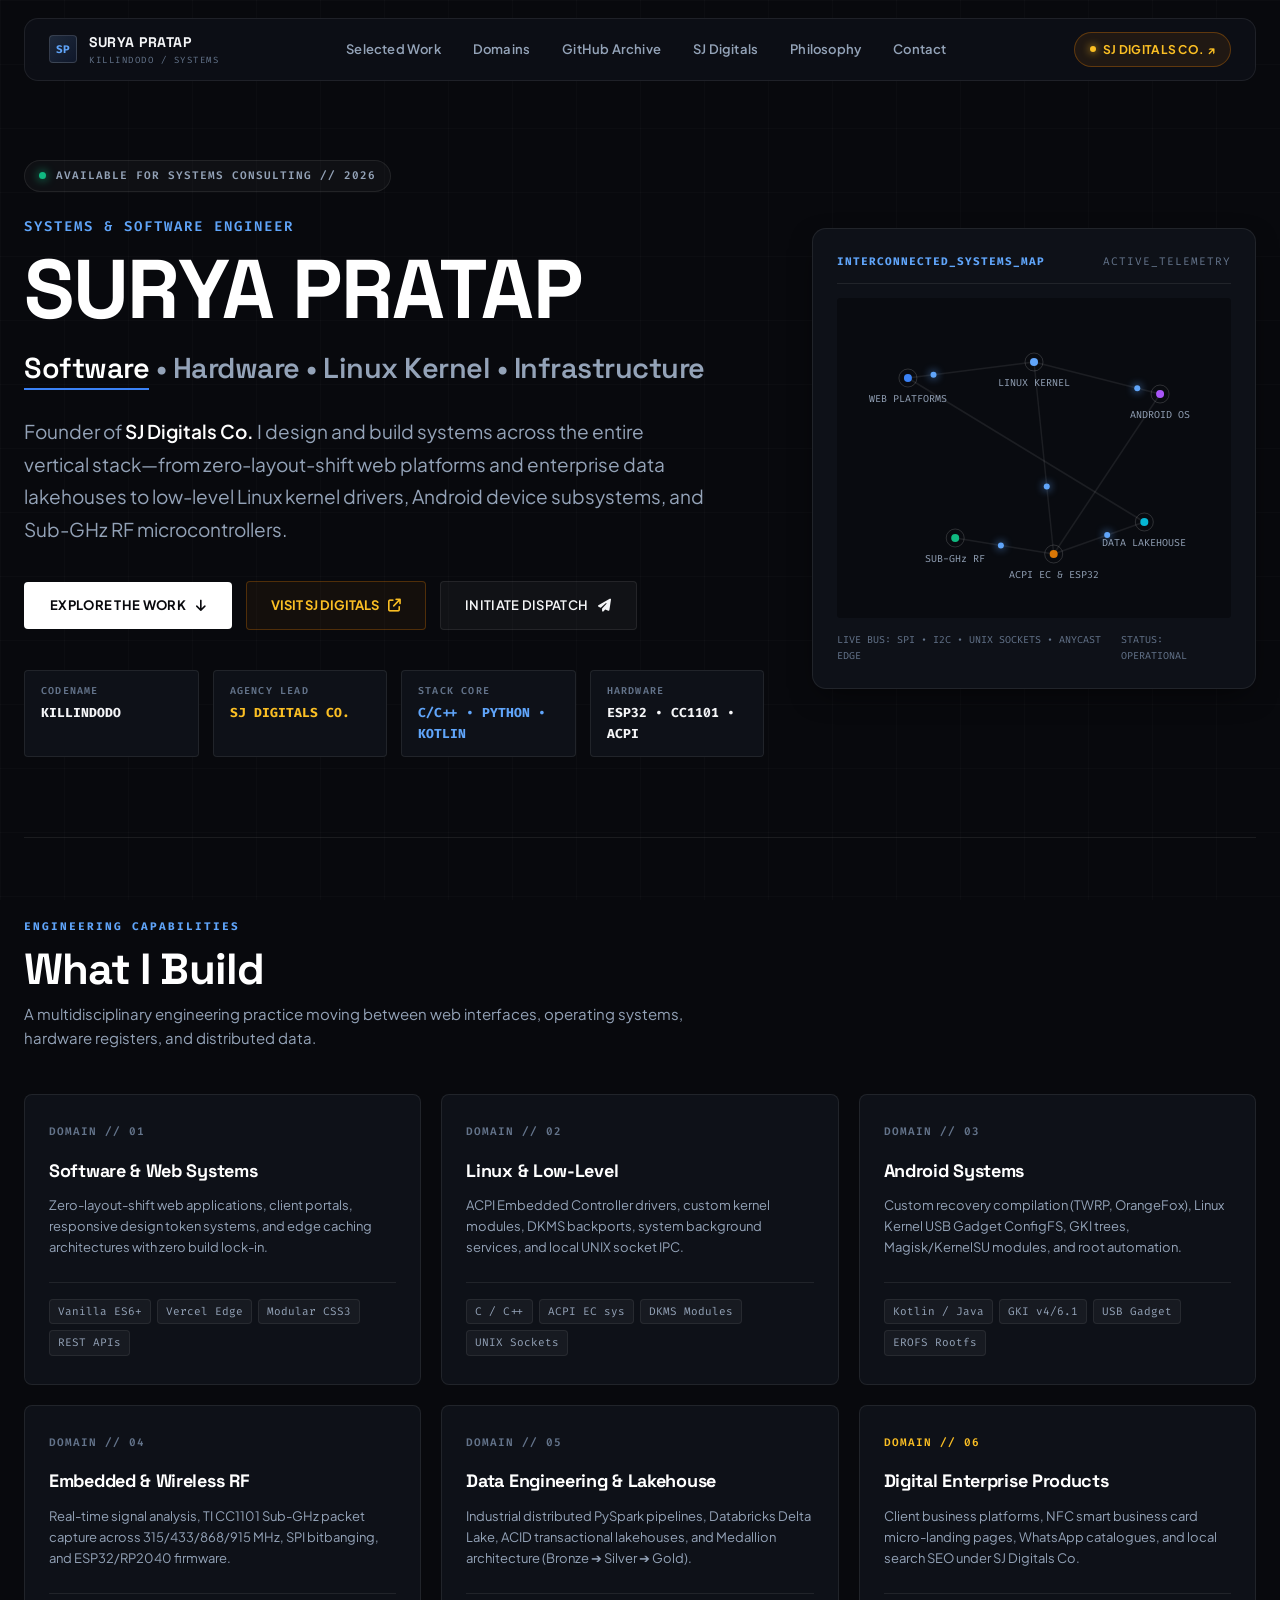
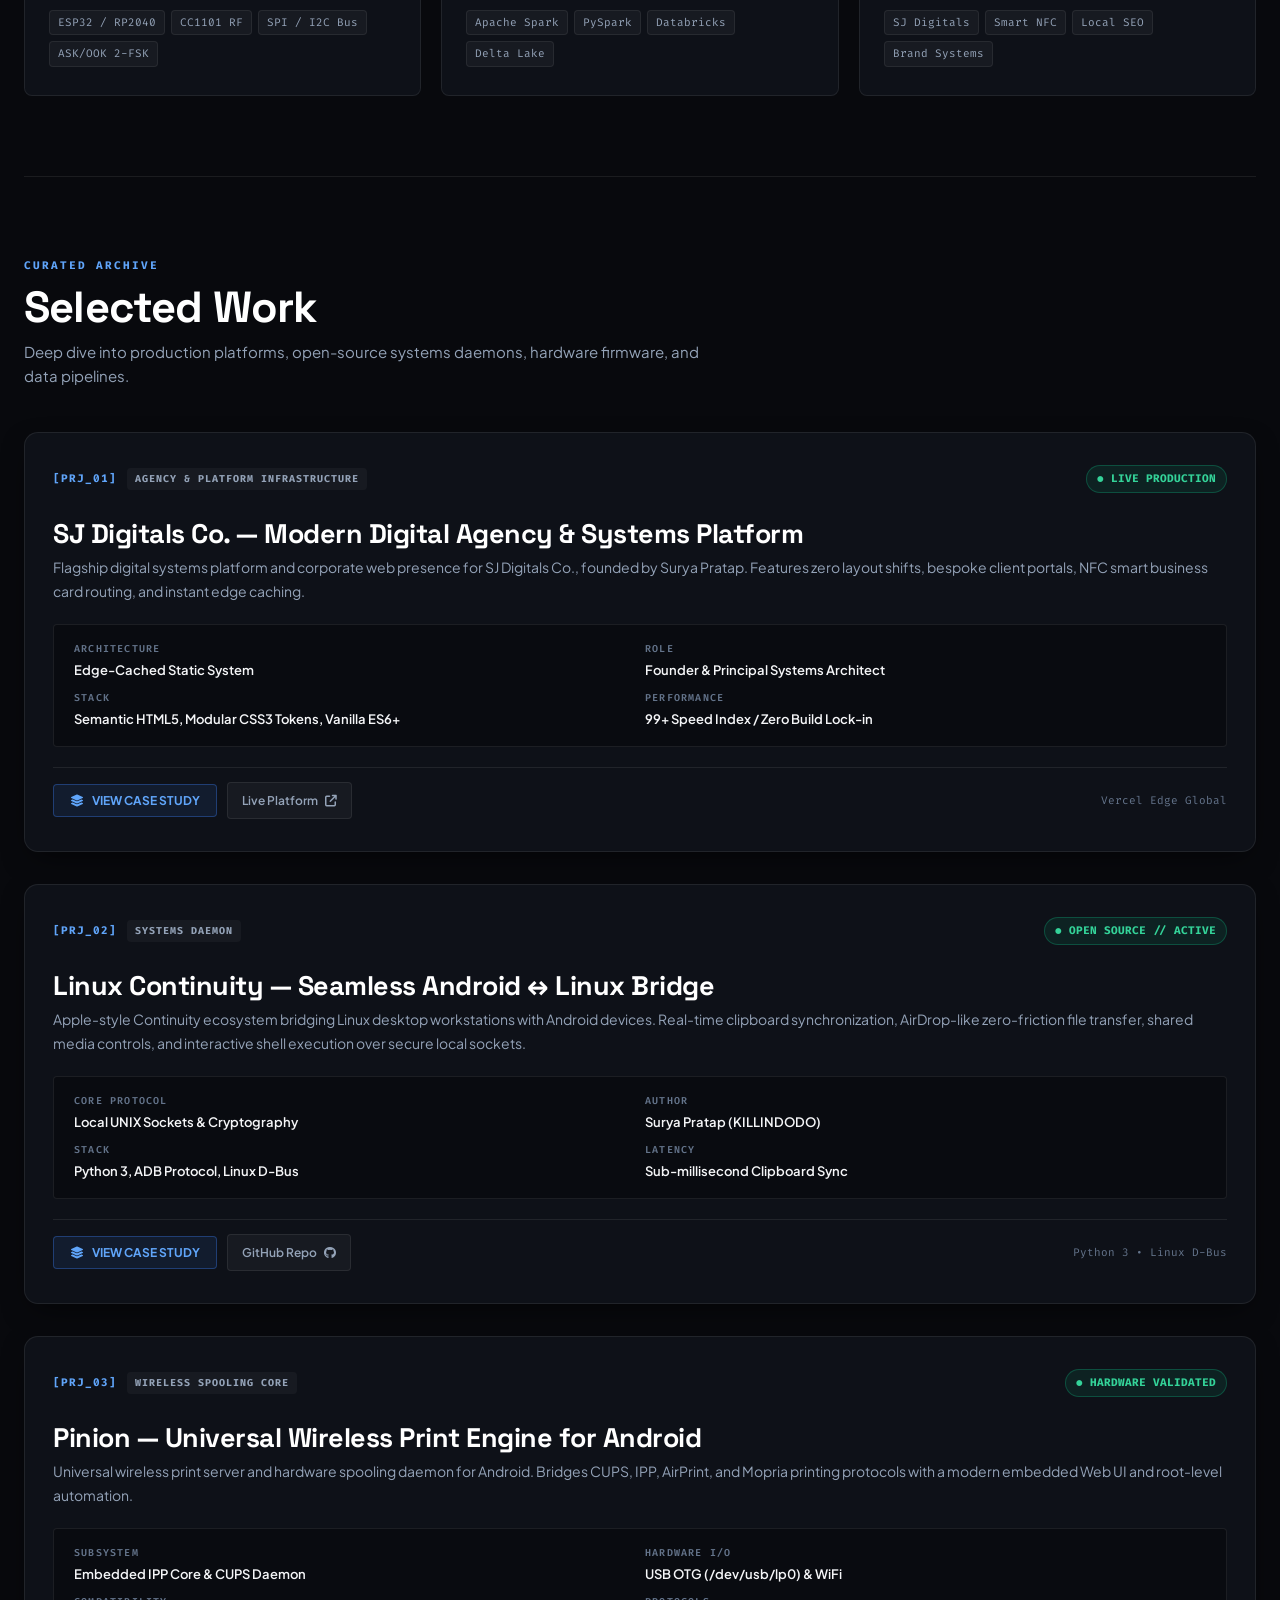
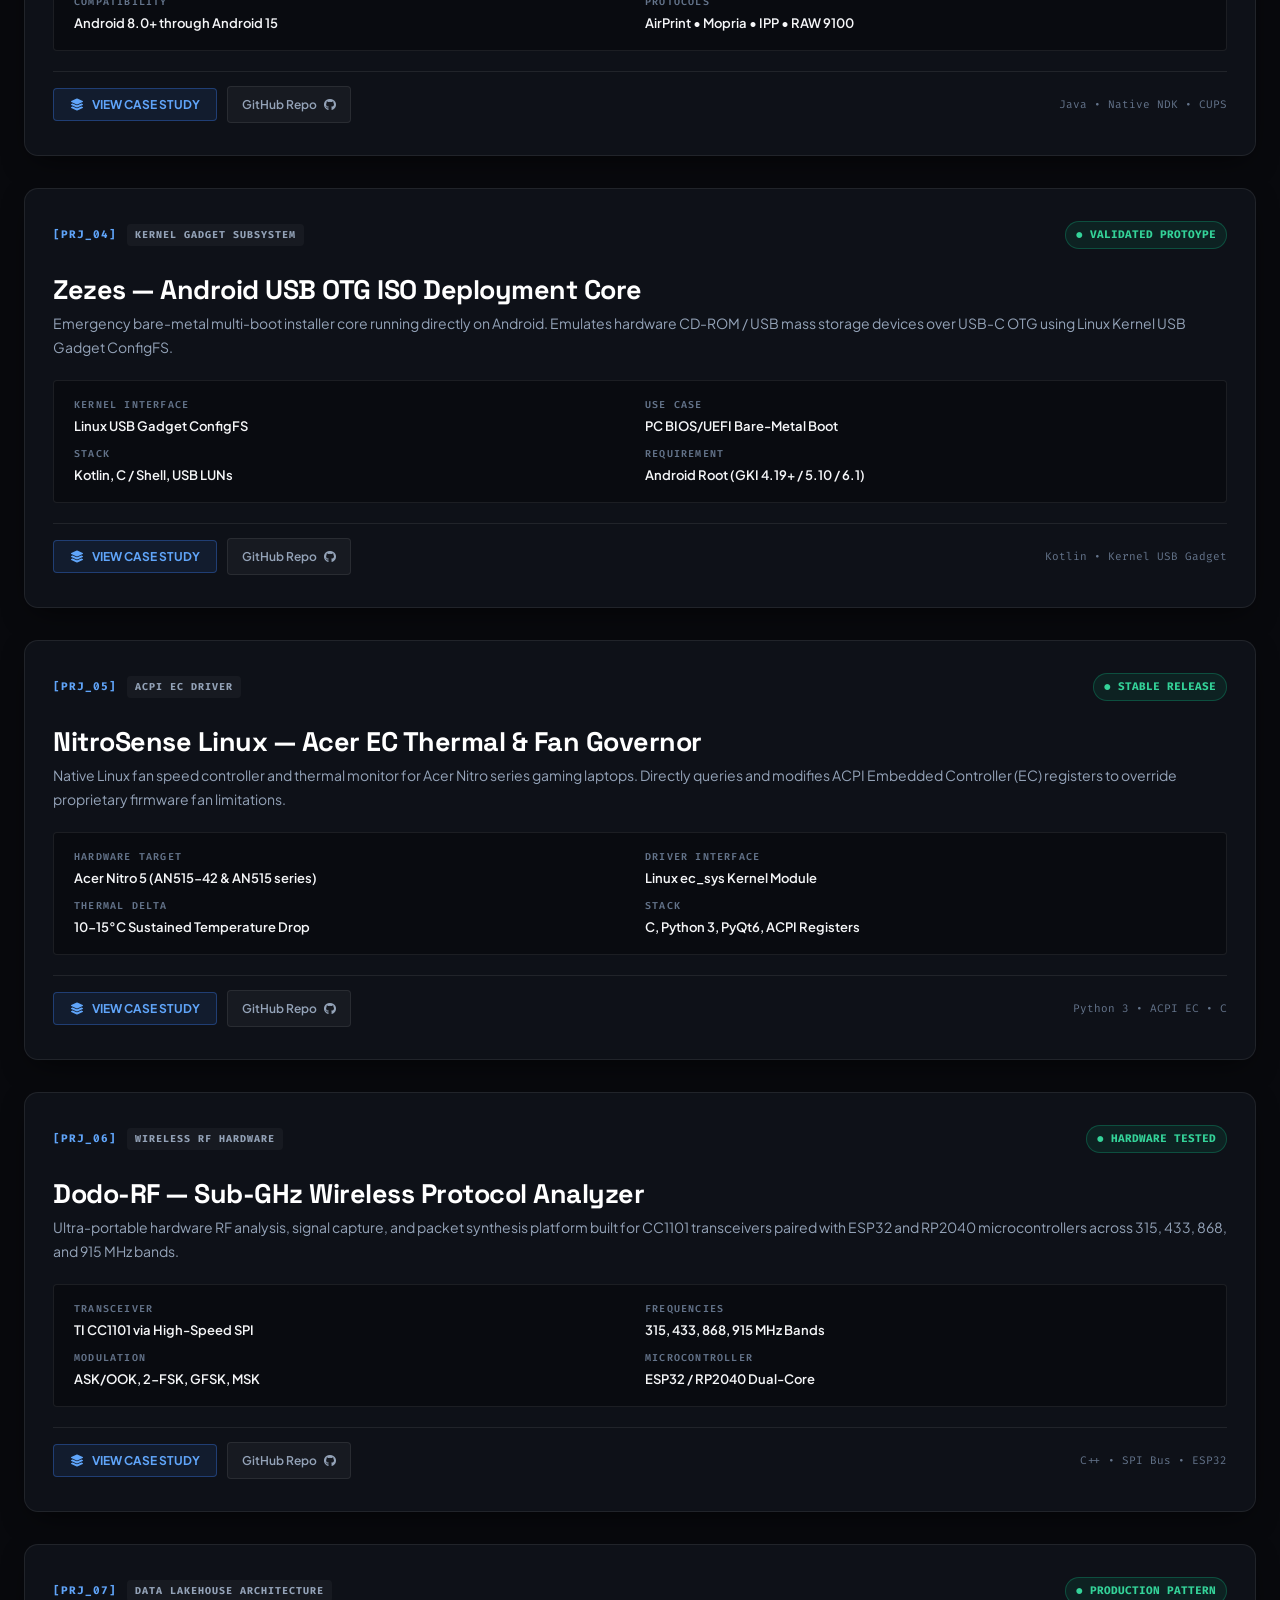
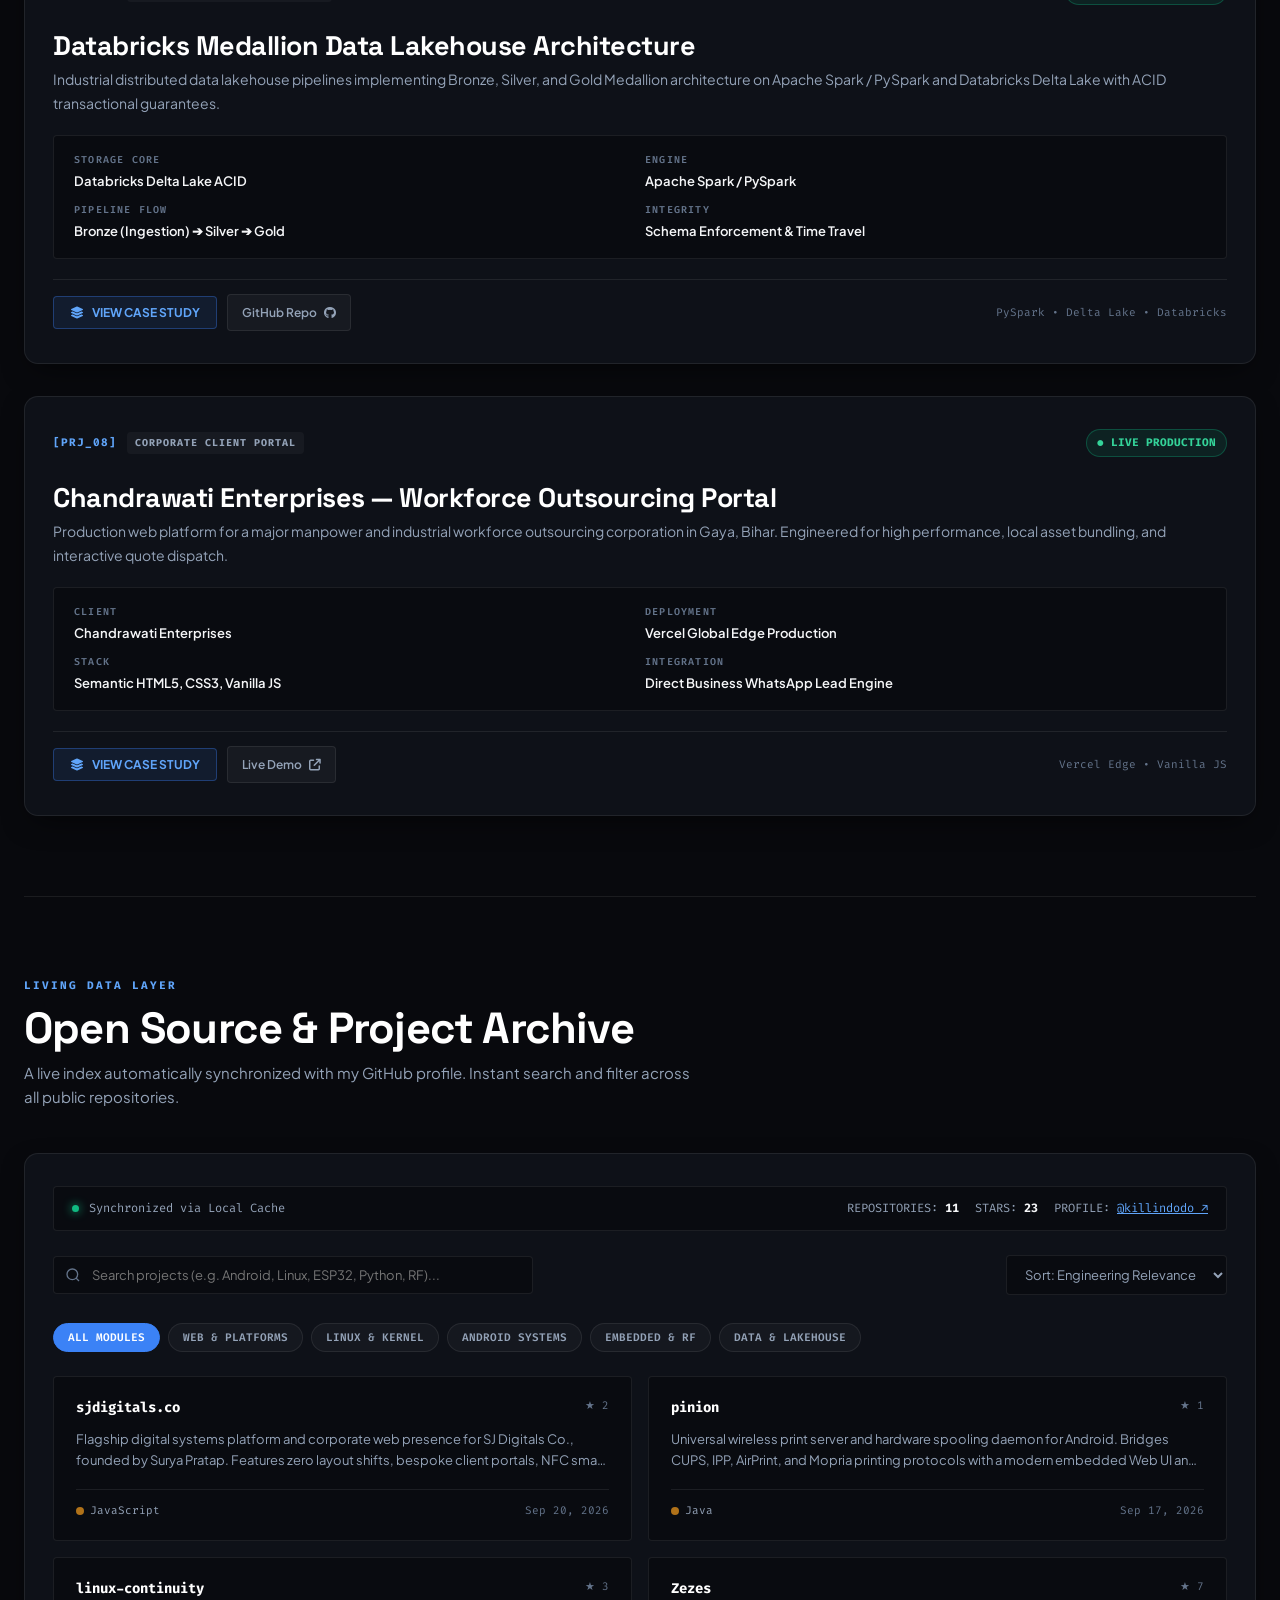
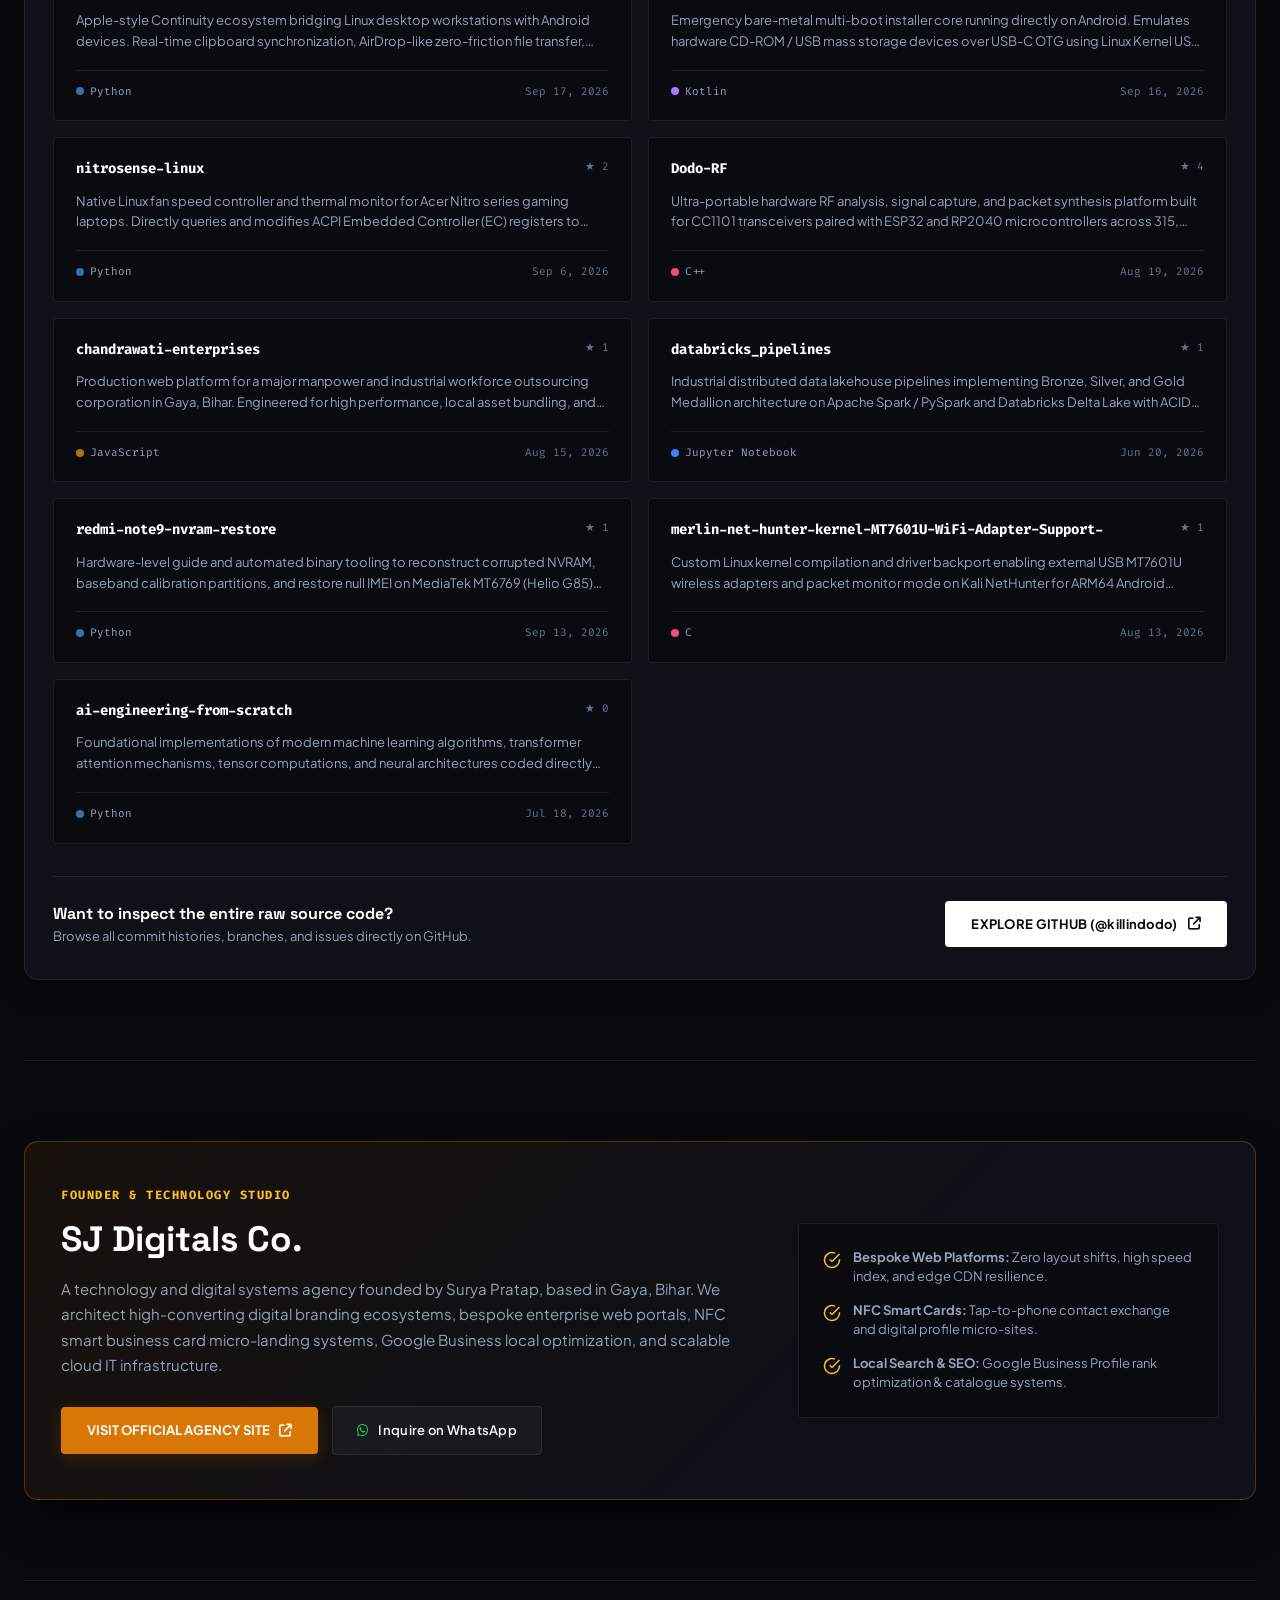
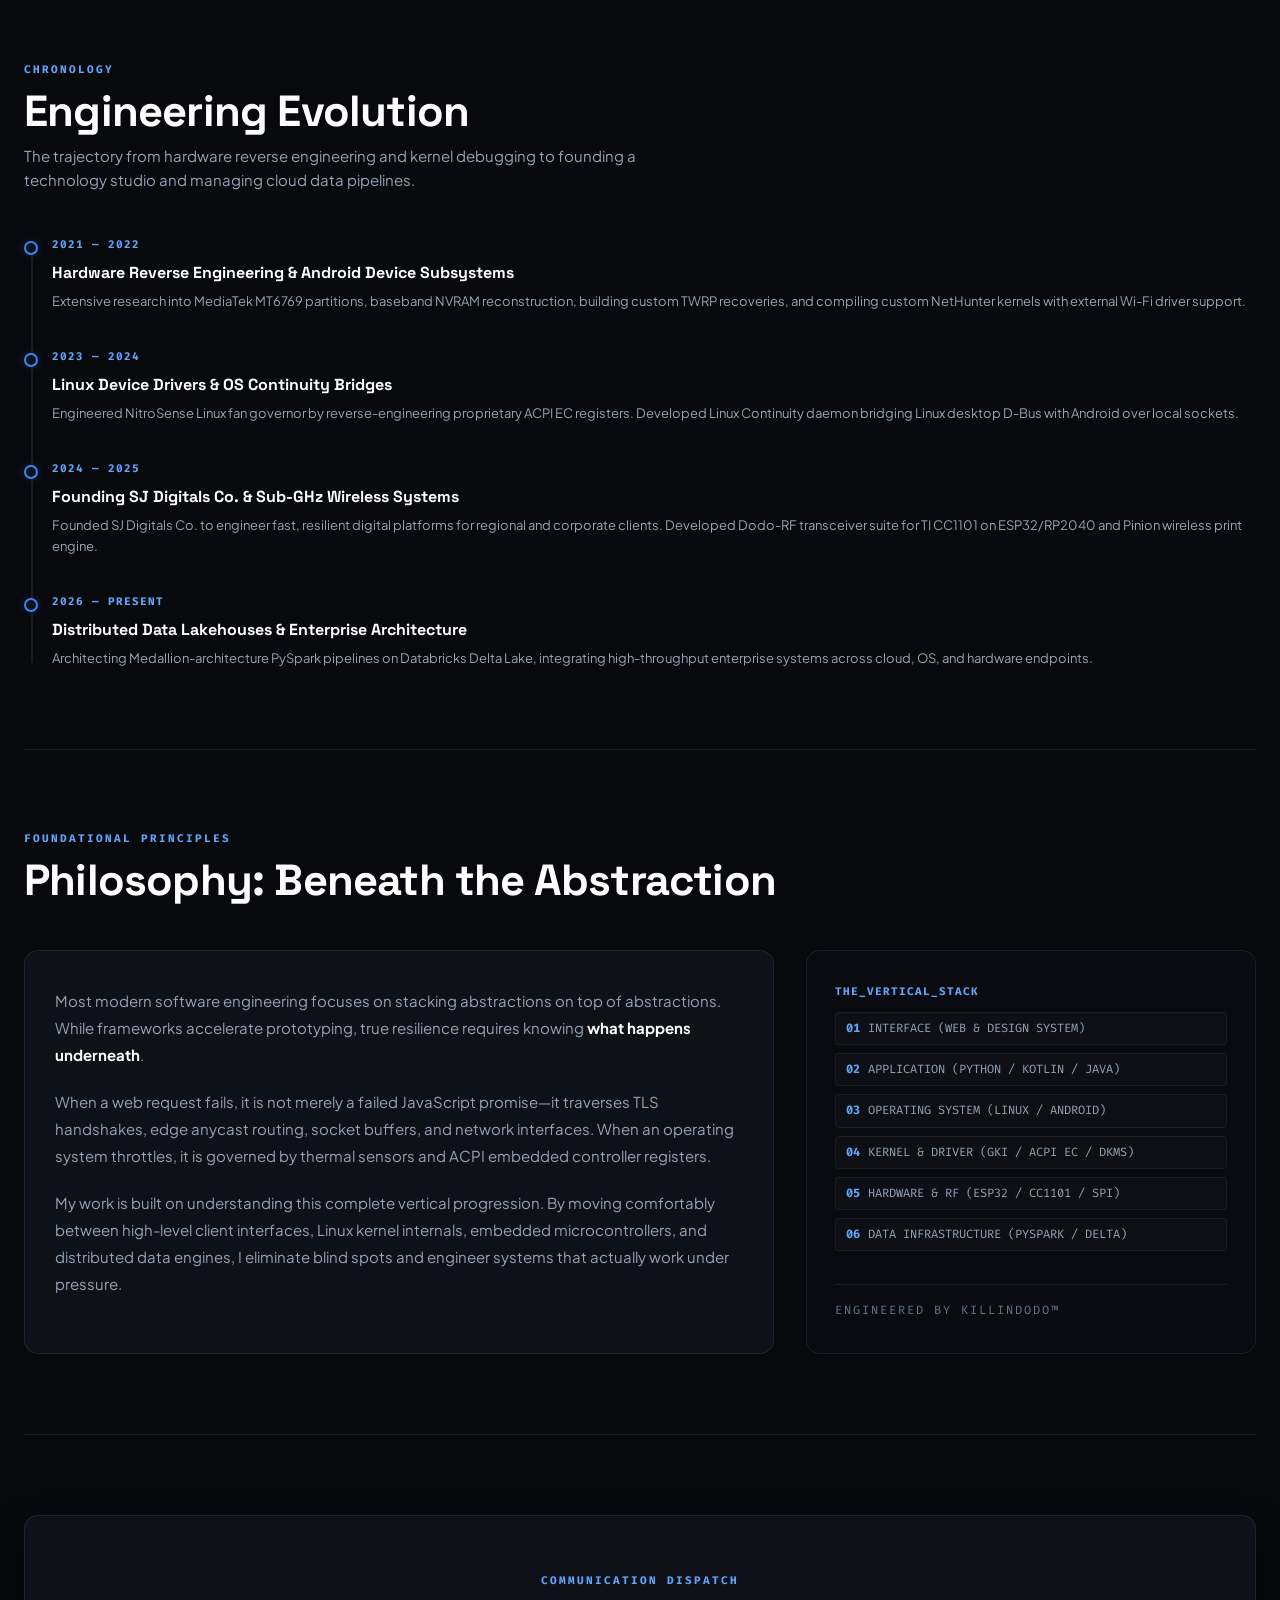
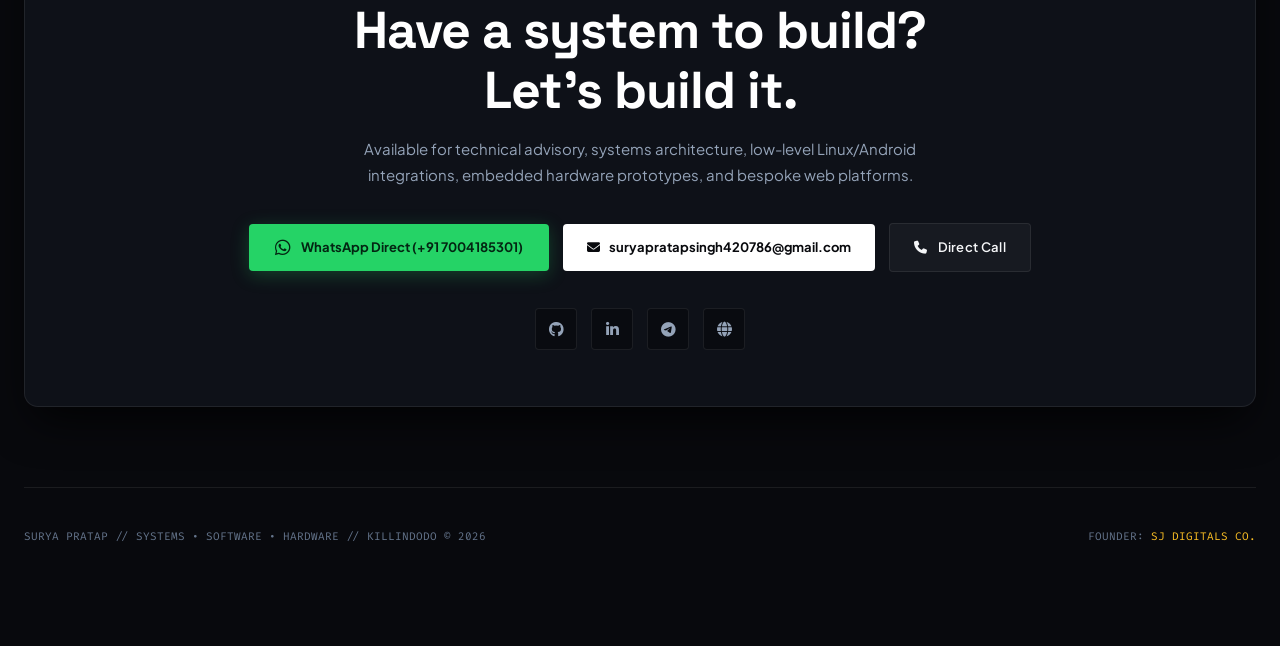
==== commit f3281cbc: "feat(local): rebuild digital headquarters under master prompt specs (engineered not decorated)" ====
--- a/index.html
+++ b/index.html
@@ -1,493 +1,822 @@
 <!DOCTYPE html>
-<html lang="en" data-theme="cinematic">
+<html lang="en">
 <head>
     <meta charset="UTF-8">
     <meta name="viewport" content="width=device-width, initial-scale=1.0, maximum-scale=5.0">
-    <title>Surya Pratap — Systems &amp; Web Architect | Founder of SJ Digitals Co.</title>
-    <meta name="description" content="Surya Pratap — Systems & Web Architect, Embedded & Data Engineer, Founder of SJ Digitals Co. Architecting high-performance web platforms, Android & Linux systems, and Sub-GHz hardware.">
-
-    <!-- Fonts: Cormorant Garamond (Editorial Serif) + Plus Jakarta Sans + Space Grotesk + Fira Code -->
+    <title>Surya Pratap — Systems &amp; Software Engineer | KILLINDODO</title>
+    <meta name="description" content="Surya Pratap (KILLINDODO) — Systems & Software Engineer, Hardware Hacker, Founder of SJ Digitals Co. Engineering across interfaces, Linux kernels, Android subsystems, Sub-GHz RF, and data lakehouses.">
+    <meta name="author" content="Surya Pratap (KILLINDODO)">
+    <link rel="canonical" href="https://killindodo.github.io/portfolio/">
+
+    <!-- Typography: Space Grotesk (Display) + Plus Jakarta Sans (Body) + Fira Code (Technical) -->
     <link rel="preconnect" href="https://fonts.googleapis.com">
     <link rel="preconnect" href="https://fonts.gstatic.com" crossorigin>
-    <link href="https://fonts.googleapis.com/css2?family=Cormorant+Garamond:ital,wght@0,300;0,400;0,600;1,300;1,400&family=Fira+Code:wght@400;500;600;700&family=Plus+Jakarta+Sans:wght@300;400;500;600;700;800&family=Space+Grotesk:wght@400;600;700&display=swap" rel="stylesheet">
-
-    <!-- Icons -->
+    <link href="https://fonts.googleapis.com/css2?family=Fira+Code:wght@400;500;600;700&family=Plus+Jakarta+Sans:wght@300;400;500;600;700;800&family=Space+Grotesk:wght@400;500;600;700&display=swap" rel="stylesheet">
+
+    <!-- FontAwesome Icons -->
     <link rel="stylesheet" href="https://cdnjs.cloudflare.com/ajax/libs/font-awesome/6.5.1/css/all.min.css">
 
-    <!-- Styles -->
+    <!-- Design System -->
     <link rel="stylesheet" href="style.css">
 
-    <!-- Remote Edge Gatekeeper (Live / Maintenance Control via GitHub API) -->
+    <!-- Remote Edge Gatekeeper -->
     <script src="gatekeeper.js"></script>
 </head>
 <body>
 
-    <!-- 1. Interactive Custom Cursor (Desktop) -->
-    <div class="custom-cursor">
-        <div class="cursor-dot" id="cursorDot"></div>
-        <div class="cursor-ring" id="cursorRing"></div>
-    </div>
-
-    <!-- 2. Dynamic Ambient Backgrounds -->
-    <div class="bg-canvas-wrapper">
-        <!-- Matrix Rain (Active in Cyber Console Mode) -->
-        <canvas id="matrix-canvas"></canvas>
-        <!-- CRT Scanline Overlay -->
-        <div class="cyber-crt-overlay"></div>
-        <!-- Ambient Warm Dust & Glow (Active in Cinematic Studio Mode) -->
-        <div class="cinematic-ambient-dust"></div>
-    </div>
-
-    <!-- 3. Floating Theme Switcher Dock -->
-    <aside class="theme-switcher-dock" aria-label="Theme Selection">
-        <button class="theme-opt-btn active" data-set-theme="cinematic" onclick="toggleTheme('cinematic')">
-            <span>🎬</span> Cinematic
-        </button>
-        <button class="theme-opt-btn" data-set-theme="cyber" onclick="toggleTheme('cyber')">
-            <span>⚡</span> Cyber
-        </button>
-    </aside>
-
-    <!-- 4. Navbar -->
-    <header class="navbar-wrap">
-        <nav class="nav-container">
+    <!-- ─── NAVIGATION ─── -->
+    <header class="nav-wrapper">
+        <nav class="nav-bar">
             <div class="nav-brand">
-                <span class="brand-dot"></span>
-                <span class="brand-name">SURYA PRATAP</span>
+                <div class="brand-glyph">SP</div>
+                <div class="brand-text">
+                    <span class="brand-name">SURYA PRATAP</span>
+                    <span class="brand-sub">KILLINDODO / SYSTEMS</span>
+                </div>
             </div>
 
             <div class="nav-links">
                 <a href="#work" class="nav-link">Selected Work</a>
-                <a href="#capabilities" class="nav-link">Capabilities</a>
-                <a href="#founder" class="nav-link">Founder Bio</a>
-                <a href="#contact" class="nav-link">Direct Dispatch</a>
+                <a href="#domains" class="nav-link">Domains</a>
+                <a href="#github-archive" class="nav-link">GitHub Archive</a>
+                <a href="#agency" class="nav-link">SJ Digitals</a>
+                <a href="#philosophy" class="nav-link">Philosophy</a>
+                <a href="#contact" class="nav-link">Contact</a>
             </div>
 
             <div class="nav-actions">
-                <a href="https://sjdigitals.vercel.app/" target="_blank" class="btn-agency-nav" title="Visit SJ Digitals Agency">
-                    <i class="fas fa-arrow-up-right-from-square"></i>
-                    <span>SJ DIGITALS CO.</span>
+                <a href="https://sjdigitals.vercel.app/" target="_blank" class="btn-nav-agency" title="Visit SJ Digitals Agency Platform">
+                    <span class="pulse-dot-amber"></span>
+                    <span>SJ DIGITALS CO. ↗</span>
                 </a>
             </div>
         </nav>
     </header>
 
-    <!-- 5. Main Content Shell -->
+    <!-- ─── MAIN CONTENT SHELL ─── -->
     <main class="page-shell">
 
-        <!-- HERO SECTION -->
-        <section class="hero-section" id="about">
-            <div class="hero-pill-row">
-                <div class="status-badge">
-                    <span style="color: var(--accent);">●</span> AVAILABLE FOR ARCHITECTURE CONSULTING // 2026
-                </div>
-                <div class="status-badge" style="border-color: rgba(212, 168, 83, 0.4);">
-                    <i class="fas fa-crown" style="color: #d4a853;"></i> FOUNDER // SJ DIGITALS CO.
-                </div>
-            </div>
-
-            <h1 class="hero-title">
-                Architecting Resilient <br>
-                <span class="accent-text">Web Systems &amp; Hardware Bridges.</span>
-            </h1>
-
-            <p class="hero-bio">
-                Founder of <a href="https://sjdigitals.vercel.app/" target="_blank" style="color: var(--accent); font-weight: 700; text-decoration: underline;">SJ Digitals Co.</a> 
-                Engineering high-performance <strong>Web Platforms &amp; Client Portals</strong>, low-level <strong>Linux &amp; Android Ecosystems (Linux Continuity, Zezes)</strong>, custom <strong>Sub-GHz RF Microcontrollers</strong>, and scalable <strong>Enterprise Data Lakehouses (PySpark/Databricks)</strong>.
-            </p>
-
-            <div class="hero-cta-group">
-                <a href="#work" class="btn-primary">
-                    <span>Explore Selected Work</span>
-                    <i class="fas fa-arrow-down"></i>
-                </a>
-                <a href="https://sjdigitals.vercel.app/" target="_blank" class="btn-outline">
-                    <span>Visit SJ Digitals Co.</span>
-                    <i class="fas fa-arrow-up-right-from-square"></i>
-                </a>
-                <a href="#contact" class="btn-outline">
-                    <span>Direct Dispatch</span>
-                    <i class="fas fa-paper-plane"></i>
-                </a>
-            </div>
-
-            <!-- Telemetry Metrics Bar -->
-            <div class="telemetry-strip">
-                <div class="telemetry-card">
-                    <span class="telemetry-label">AGENCY LEAD</span>
-                    <span class="telemetry-val accent">SJ DIGITALS CO. ↗</span>
-                </div>
-                <div class="telemetry-card">
-                    <span class="telemetry-label">CONTINUITY BRIDGE</span>
-                    <span class="telemetry-val">LINUX ↔ ANDROID DAEMON</span>
-                </div>
-                <div class="telemetry-card">
-                    <span class="telemetry-label">EMBEDDED RF</span>
-                    <span class="telemetry-val">DODO-RF (CC1101)</span>
-                </div>
-                <div class="telemetry-card">
-                    <span class="telemetry-label">DATA LAKEHOUSE</span>
-                    <span class="telemetry-val">MEDALLION PYSPARK</span>
+        <!-- ─── HERO SECTION ─── -->
+        <section class="hero-section" id="hero">
+            <div class="hero-content">
+                <div class="hero-preheader">
+                    <span class="status-beacon-live"></span>
+                    <span class="preheader-text">AVAILABLE FOR SYSTEMS CONSULTING // 2026</span>
+                </div>
+
+                <div class="hero-title-group">
+                    <div class="hero-eyebrow">SYSTEMS &amp; SOFTWARE ENGINEER</div>
+                    <h1 class="hero-name">SURYA PRATAP</h1>
+                    <div class="hero-tagline">
+                        <span class="highlight-role">Software</span> • Hardware • Linux Kernel • Infrastructure
+                    </div>
+                </div>
+
+                <p class="hero-statement">
+                    Founder of <strong>SJ Digitals Co.</strong> I design and build systems across the entire vertical stack—from zero-layout-shift web platforms and enterprise data lakehouses to low-level Linux kernel drivers, Android device subsystems, and Sub-GHz RF microcontrollers.
+                </p>
+
+                <div class="hero-actions">
+                    <a href="#work" class="btn-primary">
+                        <span>EXPLORE THE WORK</span>
+                        <i class="fas fa-arrow-down"></i>
+                    </a>
+                    <a href="https://sjdigitals.vercel.app/" target="_blank" class="btn-amber-outline">
+                        <span>VISIT SJ DIGITALS</span>
+                        <i class="fas fa-arrow-up-right-from-square"></i>
+                    </a>
+                    <a href="#contact" class="btn-secondary">
+                        <span>INITIATE DISPATCH</span>
+                        <i class="fas fa-paper-plane"></i>
+                    </a>
+                </div>
+
+                <!-- Technical Telemetry Strip -->
+                <div class="hero-metadata-row">
+                    <div class="meta-box">
+                        <span class="meta-box-label">CODENAME</span>
+                        <span class="meta-box-value">KILLINDODO</span>
+                    </div>
+                    <div class="meta-box">
+                        <span class="meta-box-label">AGENCY LEAD</span>
+                        <span class="meta-box-value amber">SJ DIGITALS CO.</span>
+                    </div>
+                    <div class="meta-box">
+                        <span class="meta-box-label">STACK CORE</span>
+                        <span class="meta-box-value cobalt">C/C++ • PYTHON • KOTLIN</span>
+                    </div>
+                    <div class="meta-box">
+                        <span class="meta-box-label">HARDWARE</span>
+                        <span class="meta-box-value">ESP32 • CC1101 • ACPI</span>
+                    </div>
+                </div>
+            </div>
+
+            <!-- Living Architecture Canvas -->
+            <div class="hero-canvas-card">
+                <div class="canvas-header">
+                    <span class="canvas-tag">INTERCONNECTED_SYSTEMS_MAP</span>
+                    <span>ACTIVE_TELEMETRY</span>
+                </div>
+                <canvas id="architectureCanvas"></canvas>
+                <div class="canvas-footer">
+                    <span>LIVE BUS: SPI • I2C • UNIX SOCKETS • ANYCAST EDGE</span>
+                    <span>STATUS: OPERATIONAL</span>
                 </div>
             </div>
         </section>
 
-        <!-- 6. SELECTED WORK SECTION -->
-        <section class="projects-section" id="work">
-            <div class="section-header">
-                <span class="section-tag">PORTFOLIO ARCHIVE</span>
-                <h2 class="section-title">Selected Engineering Work</h2>
-                <p class="section-desc">Production web platforms, open-source Linux daemons, kernel recovery trees, and sub-GHz hardware implementations.</p>
-            </div>
-
-            <!-- Filter Controls -->
-            <div class="filter-bar">
-                <button class="filter-btn active" data-filter="all" onclick="filterProjects('all')">ALL ARCHIVES</button>
-                <button class="filter-btn" data-filter="web" onclick="filterProjects('web')">WEB PLATFORMS</button>
-                <button class="filter-btn" data-filter="systems" onclick="filterProjects('systems')">LINUX &amp; ANDROID</button>
-                <button class="filter-btn" data-filter="embedded" onclick="filterProjects('embedded')">SUB-GHz RF</button>
-                <button class="filter-btn" data-filter="data" onclick="filterProjects('data')">DATA LAKEHOUSE</button>
-            </div>
-
-            <!-- Projects Grid -->
-            <div class="projects-grid">
-
-                <!-- 1. SJ Digitals Co. -->
-                <article class="project-card featured-card" data-category="web">
-                    <div>
-                        <div class="project-top-row">
-                            <span class="project-category">[PRJ_01 // AGENCY_PLATFORM]</span>
-                            <span class="project-status-chip">● LIVE PRODUCTION</span>
-                        </div>
-                        <h3 class="project-name">🌐 SJ Digitals Co. — Modern Digital Agency &amp; Systems Platform</h3>
-                        <p class="project-desc">
-                            Flagship corporate web presence for SJ Digitals Co., founded by Surya Pratap. Showcases creative development, bespoke web systems, corporate branding architectures, smart NFC business card solutions, and edge cloud IT infrastructure. Built for zero layout shifts and instant global edge caching.
+        <!-- ─── WHAT I BUILD (6 ENGINEERING DOMAINS) ─── -->
+        <section class="section-wrapper" id="domains">
+            <div class="section-head">
+                <span class="section-kicker">ENGINEERING CAPABILITIES</span>
+                <h2 class="section-title">What I Build</h2>
+                <p class="section-subtitle">A multidisciplinary engineering practice moving between web interfaces, operating systems, hardware registers, and distributed data.</p>
+            </div>
+
+            <div class="domains-grid">
+                <!-- Domain 1 -->
+                <div class="domain-card">
+                    <div>
+                        <div class="domain-num">DOMAIN // 01</div>
+                        <h3 class="domain-name">Software &amp; Web Systems</h3>
+                        <p class="domain-desc">Zero-layout-shift web applications, client portals, responsive design token systems, and edge caching architectures with zero build lock-in.</p>
+                    </div>
+                    <div class="domain-tech-stack">
+                        <span class="tech-chip">Vanilla ES6+</span>
+                        <span class="tech-chip">Vercel Edge</span>
+                        <span class="tech-chip">Modular CSS3</span>
+                        <span class="tech-chip">REST APIs</span>
+                    </div>
+                </div>
+
+                <!-- Domain 2 -->
+                <div class="domain-card">
+                    <div>
+                        <div class="domain-num">DOMAIN // 02</div>
+                        <h3 class="domain-name">Linux &amp; Low-Level</h3>
+                        <p class="domain-desc">ACPI Embedded Controller drivers, custom kernel modules, DKMS backports, system background services, and local UNIX socket IPC.</p>
+                    </div>
+                    <div class="domain-tech-stack">
+                        <span class="tech-chip">C / C++</span>
+                        <span class="tech-chip">ACPI EC sys</span>
+                        <span class="tech-chip">DKMS Modules</span>
+                        <span class="tech-chip">UNIX Sockets</span>
+                    </div>
+                </div>
+
+                <!-- Domain 3 -->
+                <div class="domain-card">
+                    <div>
+                        <div class="domain-num">DOMAIN // 03</div>
+                        <h3 class="domain-name">Android Systems</h3>
+                        <p class="domain-desc">Custom recovery compilation (TWRP, OrangeFox), Linux Kernel USB Gadget ConfigFS, GKI trees, Magisk/KernelSU modules, and root automation.</p>
+                    </div>
+                    <div class="domain-tech-stack">
+                        <span class="tech-chip">Kotlin / Java</span>
+                        <span class="tech-chip">GKI v4/6.1</span>
+                        <span class="tech-chip">USB Gadget</span>
+                        <span class="tech-chip">EROFS Rootfs</span>
+                    </div>
+                </div>
+
+                <!-- Domain 4 -->
+                <div class="domain-card">
+                    <div>
+                        <div class="domain-num">DOMAIN // 04</div>
+                        <h3 class="domain-name">Embedded &amp; Wireless RF</h3>
+                        <p class="domain-desc">Real-time signal analysis, TI CC1101 Sub-GHz packet capture across 315/433/868/915 MHz, SPI bitbanging, and ESP32/RP2040 firmware.</p>
+                    </div>
+                    <div class="domain-tech-stack">
+                        <span class="tech-chip">ESP32 / RP2040</span>
+                        <span class="tech-chip">CC1101 RF</span>
+                        <span class="tech-chip">SPI / I2C Bus</span>
+                        <span class="tech-chip">ASK/OOK 2-FSK</span>
+                    </div>
+                </div>
+
+                <!-- Domain 5 -->
+                <div class="domain-card">
+                    <div>
+                        <div class="domain-num">DOMAIN // 05</div>
+                        <h3 class="domain-name">Data Engineering &amp; Lakehouse</h3>
+                        <p class="domain-desc">Industrial distributed PySpark pipelines, Databricks Delta Lake, ACID transactional lakehouses, and Medallion architecture (Bronze ➔ Silver ➔ Gold).</p>
+                    </div>
+                    <div class="domain-tech-stack">
+                        <span class="tech-chip">Apache Spark</span>
+                        <span class="tech-chip">PySpark</span>
+                        <span class="tech-chip">Databricks</span>
+                        <span class="tech-chip">Delta Lake</span>
+                    </div>
+                </div>
+
+                <!-- Domain 6 -->
+                <div class="domain-card amber-accent">
+                    <div>
+                        <div class="domain-num" style="color: var(--amber-light);">DOMAIN // 06</div>
+                        <h3 class="domain-name">Digital Enterprise Products</h3>
+                        <p class="domain-desc">Client business platforms, NFC smart business card micro-landing pages, WhatsApp catalogues, and local search SEO under SJ Digitals Co.</p>
+                    </div>
+                    <div class="domain-tech-stack">
+                        <span class="tech-chip">SJ Digitals</span>
+                        <span class="tech-chip">Smart NFC</span>
+                        <span class="tech-chip">Local SEO</span>
+                        <span class="tech-chip">Brand Systems</span>
+                    </div>
+                </div>
+            </div>
+        </section>
+
+        <!-- ─── SELECTED WORK (CURATED CASE STUDIES) ─── -->
+        <section class="section-wrapper" id="work">
+            <div class="section-head">
+                <span class="section-kicker">CURATED ARCHIVE</span>
+                <h2 class="section-title">Selected Work</h2>
+                <p class="section-subtitle">Deep dive into production platforms, open-source systems daemons, hardware firmware, and data pipelines.</p>
+            </div>
+
+            <div class="projects-showcase-grid">
+
+                <!-- Case Study 1: SJ Digitals Co. -->
+                <article class="case-study-card">
+                    <div class="case-study-head">
+                        <div class="case-badge-group">
+                            <span class="case-num-tag">[PRJ_01]</span>
+                            <span class="case-domain-tag">AGENCY &amp; PLATFORM INFRASTRUCTURE</span>
+                        </div>
+                        <span class="case-status-chip">● LIVE PRODUCTION</span>
+                    </div>
+                    <div>
+                        <h3 class="case-title">SJ Digitals Co. — Modern Digital Agency &amp; Systems Platform</h3>
+                        <p class="case-desc">
+                            Flagship digital systems platform and corporate web presence for SJ Digitals Co., founded by Surya Pratap. Features zero layout shifts, bespoke client portals, NFC smart business card routing, and instant edge caching.
                         </p>
-                        <div class="specs-grid">
-                            <div class="spec-item"><span class="spec-lbl">PLATFORM:</span> <span class="spec-val">Vercel Global Edge</span></div>
-                            <div class="spec-item"><span class="spec-lbl">ROLE:</span> <span class="spec-val">Founder &amp; Lead Architect</span></div>
-                            <div class="spec-item"><span class="spec-lbl">STACK:</span> <span class="spec-val">Vanilla ES6+ / CSS3 Tokens</span></div>
-                            <div class="spec-item"><span class="spec-lbl">SPEED INDEX:</span> <span class="spec-val">99+ / Zero Build Lock-in</span></div>
-                        </div>
-                    </div>
-                    <div class="project-foot">
-                        <div class="tech-pills">
-                            <span class="tech-pill">Vercel Edge</span>
-                            <span class="tech-pill">Vanilla JS</span>
-                            <span class="tech-pill">NFC Systems</span>
-                            <span class="tech-pill">Design System</span>
-                        </div>
-                        <div class="project-links">
-                            <a href="https://sjdigitals.vercel.app/" target="_blank" class="btn-card-link">
-                                <span>Visit Agency</span>
+                    </div>
+                    <div class="case-specs-table">
+                        <div class="spec-cell"><span class="spec-key">ARCHITECTURE</span><span class="spec-val">Edge-Cached Static System</span></div>
+                        <div class="spec-cell"><span class="spec-key">ROLE</span><span class="spec-val">Founder &amp; Principal Systems Architect</span></div>
+                        <div class="spec-cell"><span class="spec-key">STACK</span><span class="spec-val">Semantic HTML5, Modular CSS3 Tokens, Vanilla ES6+</span></div>
+                        <div class="spec-cell"><span class="spec-key">PERFORMANCE</span><span class="spec-val">99+ Speed Index / Zero Build Lock-in</span></div>
+                    </div>
+                    <div class="case-actions-row">
+                        <div class="case-links-left">
+                            <button class="btn-open-case" onclick="openCaseStudy('sjdigitals.co')">
+                                <i class="fas fa-layer-group"></i>
+                                <span>VIEW CASE STUDY</span>
+                            </button>
+                            <a href="https://sjdigitals.vercel.app/" target="_blank" class="btn-ext-link">
+                                <span>Live Platform</span>
                                 <i class="fas fa-arrow-up-right-from-square"></i>
                             </a>
                         </div>
+                        <div style="font-family: var(--font-mono); font-size: 11px; color: var(--text-tertiary);">
+                            Vercel Edge Global
+                        </div>
                     </div>
                 </article>
 
-                <!-- 2. Chandrawati Enterprises -->
-                <article class="project-card" data-category="web">
-                    <div>
-                        <div class="project-top-row">
-                            <span class="project-category">[PRJ_02 // CLIENT_PORTAL]</span>
-                            <span class="project-status-chip">● LIVE VERCEL</span>
-                        </div>
-                        <h3 class="project-name">💼 Chandrawati Enterprises — Workforce Outsourcing Portal</h3>
-                        <p class="project-desc">
-                            Production web portal for a premier manpower and workforce outsourcing firm in Gaya, Bihar. Features a pixel-perfect responsive design, service quote workflow, and offline-resilient local asset bundling.
+                <!-- Case Study 2: Linux Continuity -->
+                <article class="case-study-card">
+                    <div class="case-study-head">
+                        <div class="case-badge-group">
+                            <span class="case-num-tag">[PRJ_02]</span>
+                            <span class="case-domain-tag">SYSTEMS DAEMON</span>
+                        </div>
+                        <span class="case-status-chip">● OPEN SOURCE // ACTIVE</span>
+                    </div>
+                    <div>
+                        <h3 class="case-title">Linux Continuity — Seamless Android ↔ Linux Bridge</h3>
+                        <p class="case-desc">
+                            Apple-style Continuity ecosystem bridging Linux desktop workstations with Android devices. Real-time clipboard synchronization, AirDrop-like zero-friction file transfer, shared media controls, and interactive shell execution over secure local sockets.
                         </p>
-                        <div class="specs-grid">
-                            <div class="spec-item"><span class="spec-lbl">CLIENT:</span> <span class="spec-val">Chandrawati Enterprises</span></div>
-                            <div class="spec-item"><span class="spec-lbl">DEPLOYMENT:</span> <span class="spec-val">Vercel Production Edge</span></div>
-                        </div>
-                    </div>
-                    <div class="project-foot">
-                        <div class="tech-pills">
-                            <span class="tech-pill">HTML5/CSS3</span>
-                            <span class="tech-pill">Vanilla JS</span>
-                            <span class="tech-pill">Vercel Edge</span>
-                        </div>
-                        <div class="project-links">
-                            <a href="https://chandrawati-enterprises.vercel.app/" target="_blank" class="btn-card-link">
+                    </div>
+                    <div class="case-specs-table">
+                        <div class="spec-cell"><span class="spec-key">CORE PROTOCOL</span><span class="spec-val">Local UNIX Sockets &amp; Cryptography</span></div>
+                        <div class="spec-cell"><span class="spec-key">AUTHOR</span><span class="spec-val">Surya Pratap (KILLINDODO)</span></div>
+                        <div class="spec-cell"><span class="spec-key">STACK</span><span class="spec-val">Python 3, ADB Protocol, Linux D-Bus</span></div>
+                        <div class="spec-cell"><span class="spec-key">LATENCY</span><span class="spec-val">Sub-millisecond Clipboard Sync</span></div>
+                    </div>
+                    <div class="case-actions-row">
+                        <div class="case-links-left">
+                            <button class="btn-open-case" onclick="openCaseStudy('linux-continuity')">
+                                <i class="fas fa-layer-group"></i>
+                                <span>VIEW CASE STUDY</span>
+                            </button>
+                            <a href="https://github.com/killindodo/linux-continuity" target="_blank" class="btn-ext-link">
+                                <span>GitHub Repo</span>
+                                <i class="fab fa-github"></i>
+                            </a>
+                        </div>
+                        <div style="font-family: var(--font-mono); font-size: 11px; color: var(--text-tertiary);">
+                            Python 3 • Linux D-Bus
+                        </div>
+                    </div>
+                </article>
+
+                <!-- Case Study 3: Pinion -->
+                <article class="case-study-card">
+                    <div class="case-study-head">
+                        <div class="case-badge-group">
+                            <span class="case-num-tag">[PRJ_03]</span>
+                            <span class="case-domain-tag">WIRELESS SPOOLING CORE</span>
+                        </div>
+                        <span class="case-status-chip">● HARDWARE VALIDATED</span>
+                    </div>
+                    <div>
+                        <h3 class="case-title">Pinion — Universal Wireless Print Engine for Android</h3>
+                        <p class="case-desc">
+                            Universal wireless print server and hardware spooling daemon for Android. Bridges CUPS, IPP, AirPrint, and Mopria printing protocols with a modern embedded Web UI and root-level automation.
+                        </p>
+                    </div>
+                    <div class="case-specs-table">
+                        <div class="spec-cell"><span class="spec-key">SUBSYSTEM</span><span class="spec-val">Embedded IPP Core &amp; CUPS Daemon</span></div>
+                        <div class="spec-cell"><span class="spec-key">HARDWARE I/O</span><span class="spec-val">USB OTG (/dev/usb/lp0) &amp; WiFi</span></div>
+                        <div class="spec-cell"><span class="spec-key">COMPATIBILITY</span><span class="spec-val">Android 8.0+ through Android 15</span></div>
+                        <div class="spec-cell"><span class="spec-key">PROTOCOLS</span><span class="spec-val">AirPrint • Mopria • IPP • RAW 9100</span></div>
+                    </div>
+                    <div class="case-actions-row">
+                        <div class="case-links-left">
+                            <button class="btn-open-case" onclick="openCaseStudy('pinion')">
+                                <i class="fas fa-layer-group"></i>
+                                <span>VIEW CASE STUDY</span>
+                            </button>
+                            <a href="https://github.com/killindodo/pinion" target="_blank" class="btn-ext-link">
+                                <span>GitHub Repo</span>
+                                <i class="fab fa-github"></i>
+                            </a>
+                        </div>
+                        <div style="font-family: var(--font-mono); font-size: 11px; color: var(--text-tertiary);">
+                            Java • Native NDK • CUPS
+                        </div>
+                    </div>
+                </article>
+
+                <!-- Case Study 4: Zezes -->
+                <article class="case-study-card">
+                    <div class="case-study-head">
+                        <div class="case-badge-group">
+                            <span class="case-num-tag">[PRJ_04]</span>
+                            <span class="case-domain-tag">KERNEL GADGET SUBSYSTEM</span>
+                        </div>
+                        <span class="case-status-chip">● VALIDATED PROTOYPE</span>
+                    </div>
+                    <div>
+                        <h3 class="case-title">Zezes — Android USB OTG ISO Deployment Core</h3>
+                        <p class="case-desc">
+                            Emergency bare-metal multi-boot installer core running directly on Android. Emulates hardware CD-ROM / USB mass storage devices over USB-C OTG using Linux Kernel USB Gadget ConfigFS.
+                        </p>
+                    </div>
+                    <div class="case-specs-table">
+                        <div class="spec-cell"><span class="spec-key">KERNEL INTERFACE</span><span class="spec-val">Linux USB Gadget ConfigFS</span></div>
+                        <div class="spec-cell"><span class="spec-key">USE CASE</span><span class="spec-val">PC BIOS/UEFI Bare-Metal Boot</span></div>
+                        <div class="spec-cell"><span class="spec-key">STACK</span><span class="spec-val">Kotlin, C / Shell, USB LUNs</span></div>
+                        <div class="spec-cell"><span class="spec-key">REQUIREMENT</span><span class="spec-val">Android Root (GKI 4.19+ / 5.10 / 6.1)</span></div>
+                    </div>
+                    <div class="case-actions-row">
+                        <div class="case-links-left">
+                            <button class="btn-open-case" onclick="openCaseStudy('Zezes')">
+                                <i class="fas fa-layer-group"></i>
+                                <span>VIEW CASE STUDY</span>
+                            </button>
+                            <a href="https://github.com/killindodo/Zezes" target="_blank" class="btn-ext-link">
+                                <span>GitHub Repo</span>
+                                <i class="fab fa-github"></i>
+                            </a>
+                        </div>
+                        <div style="font-family: var(--font-mono); font-size: 11px; color: var(--text-tertiary);">
+                            Kotlin • Kernel USB Gadget
+                        </div>
+                    </div>
+                </article>
+
+                <!-- Case Study 5: NitroSense Linux -->
+                <article class="case-study-card">
+                    <div class="case-study-head">
+                        <div class="case-badge-group">
+                            <span class="case-num-tag">[PRJ_05]</span>
+                            <span class="case-domain-tag">ACPI EC DRIVER</span>
+                        </div>
+                        <span class="case-status-chip">● STABLE RELEASE</span>
+                    </div>
+                    <div>
+                        <h3 class="case-title">NitroSense Linux — Acer EC Thermal &amp; Fan Governor</h3>
+                        <p class="case-desc">
+                            Native Linux fan speed controller and thermal monitor for Acer Nitro series gaming laptops. Directly queries and modifies ACPI Embedded Controller (EC) registers to override proprietary firmware fan limitations.
+                        </p>
+                    </div>
+                    <div class="case-specs-table">
+                        <div class="spec-cell"><span class="spec-key">HARDWARE TARGET</span><span class="spec-val">Acer Nitro 5 (AN515-42 &amp; AN515 series)</span></div>
+                        <div class="spec-cell"><span class="spec-key">DRIVER INTERFACE</span><span class="spec-val">Linux ec_sys Kernel Module</span></div>
+                        <div class="spec-cell"><span class="spec-key">THERMAL DELTA</span><span class="spec-val">10-15°C Sustained Temperature Drop</span></div>
+                        <div class="spec-cell"><span class="spec-key">STACK</span><span class="spec-val">C, Python 3, PyQt6, ACPI Registers</span></div>
+                    </div>
+                    <div class="case-actions-row">
+                        <div class="case-links-left">
+                            <button class="btn-open-case" onclick="openCaseStudy('nitrosense-linux')">
+                                <i class="fas fa-layer-group"></i>
+                                <span>VIEW CASE STUDY</span>
+                            </button>
+                            <a href="https://github.com/killindodo/nitrosense-linux" target="_blank" class="btn-ext-link">
+                                <span>GitHub Repo</span>
+                                <i class="fab fa-github"></i>
+                            </a>
+                        </div>
+                        <div style="font-family: var(--font-mono); font-size: 11px; color: var(--text-tertiary);">
+                            Python 3 • ACPI EC • C
+                        </div>
+                    </div>
+                </article>
+
+                <!-- Case Study 6: Dodo-RF -->
+                <article class="case-study-card">
+                    <div class="case-study-head">
+                        <div class="case-badge-group">
+                            <span class="case-num-tag">[PRJ_06]</span>
+                            <span class="case-domain-tag">WIRELESS RF HARDWARE</span>
+                        </div>
+                        <span class="case-status-chip">● HARDWARE TESTED</span>
+                    </div>
+                    <div>
+                        <h3 class="case-title">Dodo-RF — Sub-GHz Wireless Protocol Analyzer</h3>
+                        <p class="case-desc">
+                            Ultra-portable hardware RF analysis, signal capture, and packet synthesis platform built for CC1101 transceivers paired with ESP32 and RP2040 microcontrollers across 315, 433, 868, and 915 MHz bands.
+                        </p>
+                    </div>
+                    <div class="case-specs-table">
+                        <div class="spec-cell"><span class="spec-key">TRANSCEIVER</span><span class="spec-val">TI CC1101 via High-Speed SPI</span></div>
+                        <div class="spec-cell"><span class="spec-key">FREQUENCIES</span><span class="spec-val">315, 433, 868, 915 MHz Bands</span></div>
+                        <div class="spec-cell"><span class="spec-key">MODULATION</span><span class="spec-val">ASK/OOK, 2-FSK, GFSK, MSK</span></div>
+                        <div class="spec-cell"><span class="spec-key">MICROCONTROLLER</span><span class="spec-val">ESP32 / RP2040 Dual-Core</span></div>
+                    </div>
+                    <div class="case-actions-row">
+                        <div class="case-links-left">
+                            <button class="btn-open-case" onclick="openCaseStudy('Dodo-RF')">
+                                <i class="fas fa-layer-group"></i>
+                                <span>VIEW CASE STUDY</span>
+                            </button>
+                            <a href="https://github.com/killindodo/Dodo-RF" target="_blank" class="btn-ext-link">
+                                <span>GitHub Repo</span>
+                                <i class="fab fa-github"></i>
+                            </a>
+                        </div>
+                        <div style="font-family: var(--font-mono); font-size: 11px; color: var(--text-tertiary);">
+                            C++ • SPI Bus • ESP32
+                        </div>
+                    </div>
+                </article>
+
+                <!-- Case Study 7: Databricks Medallion Pipelines -->
+                <article class="case-study-card">
+                    <div class="case-study-head">
+                        <div class="case-badge-group">
+                            <span class="case-num-tag">[PRJ_07]</span>
+                            <span class="case-domain-tag">DATA LAKEHOUSE ARCHITECTURE</span>
+                        </div>
+                        <span class="case-status-chip">● PRODUCTION PATTERN</span>
+                    </div>
+                    <div>
+                        <h3 class="case-title">Databricks Medallion Data Lakehouse Architecture</h3>
+                        <p class="case-desc">
+                            Industrial distributed data lakehouse pipelines implementing Bronze, Silver, and Gold Medallion architecture on Apache Spark / PySpark and Databricks Delta Lake with ACID transactional guarantees.
+                        </p>
+                    </div>
+                    <div class="case-specs-table">
+                        <div class="spec-cell"><span class="spec-key">STORAGE CORE</span><span class="spec-val">Databricks Delta Lake ACID</span></div>
+                        <div class="spec-cell"><span class="spec-key">ENGINE</span><span class="spec-val">Apache Spark / PySpark</span></div>
+                        <div class="spec-cell"><span class="spec-key">PIPELINE FLOW</span><span class="spec-val">Bronze (Ingestion) ➔ Silver ➔ Gold</span></div>
+                        <div class="spec-cell"><span class="spec-key">INTEGRITY</span><span class="spec-val">Schema Enforcement &amp; Time Travel</span></div>
+                    </div>
+                    <div class="case-actions-row">
+                        <div class="case-links-left">
+                            <button class="btn-open-case" onclick="openCaseStudy('databricks_pipelines')">
+                                <i class="fas fa-layer-group"></i>
+                                <span>VIEW CASE STUDY</span>
+                            </button>
+                            <a href="https://github.com/killindodo/databricks_pipelines" target="_blank" class="btn-ext-link">
+                                <span>GitHub Repo</span>
+                                <i class="fab fa-github"></i>
+                            </a>
+                        </div>
+                        <div style="font-family: var(--font-mono); font-size: 11px; color: var(--text-tertiary);">
+                            PySpark • Delta Lake • Databricks
+                        </div>
+                    </div>
+                </article>
+
+                <!-- Case Study 8: Chandrawati Enterprises -->
+                <article class="case-study-card">
+                    <div class="case-study-head">
+                        <div class="case-badge-group">
+                            <span class="case-num-tag">[PRJ_08]</span>
+                            <span class="case-domain-tag">CORPORATE CLIENT PORTAL</span>
+                        </div>
+                        <span class="case-status-chip">● LIVE PRODUCTION</span>
+                    </div>
+                    <div>
+                        <h3 class="case-title">Chandrawati Enterprises — Workforce Outsourcing Portal</h3>
+                        <p class="case-desc">
+                            Production web platform for a major manpower and industrial workforce outsourcing corporation in Gaya, Bihar. Engineered for high performance, local asset bundling, and interactive quote dispatch.
+                        </p>
+                    </div>
+                    <div class="case-specs-table">
+                        <div class="spec-cell"><span class="spec-key">CLIENT</span><span class="spec-val">Chandrawati Enterprises</span></div>
+                        <div class="spec-cell"><span class="spec-key">DEPLOYMENT</span><span class="spec-val">Vercel Global Edge Production</span></div>
+                        <div class="spec-cell"><span class="spec-key">STACK</span><span class="spec-val">Semantic HTML5, CSS3, Vanilla JS</span></div>
+                        <div class="spec-cell"><span class="spec-key">INTEGRATION</span><span class="spec-val">Direct Business WhatsApp Lead Engine</span></div>
+                    </div>
+                    <div class="case-actions-row">
+                        <div class="case-links-left">
+                            <button class="btn-open-case" onclick="openCaseStudy('chandrawati-enterprises')">
+                                <i class="fas fa-layer-group"></i>
+                                <span>VIEW CASE STUDY</span>
+                            </button>
+                            <a href="https://chandrawati-enterprises.vercel.app/" target="_blank" class="btn-ext-link">
                                 <span>Live Demo</span>
                                 <i class="fas fa-arrow-up-right-from-square"></i>
                             </a>
                         </div>
+                        <div style="font-family: var(--font-mono); font-size: 11px; color: var(--text-tertiary);">
+                            Vercel Edge • Vanilla JS
+                        </div>
                     </div>
                 </article>
 
-                <!-- 3. Linux Continuity -->
-                <article class="project-card" data-category="systems">
-                    <div>
-                        <div class="project-top-row">
-                            <span class="project-category">[PRJ_03 // SYSTEMS_DAEMON]</span>
-                            <span class="project-status-chip">● OPEN SOURCE</span>
-                        </div>
-                        <h3 class="project-name">🐧 Linux Continuity — Seamless Android ↔ Linux Bridge</h3>
-                        <p class="project-desc">
-                            High-speed local background daemon bridging Linux desktops with Android devices. Real-time clipboard synchronization, notification forwarding, shared media controls, and remote shell commands over secure local sockets.
-                        </p>
-                        <div class="specs-grid">
-                            <div class="spec-item"><span class="spec-lbl">CORE:</span> <span class="spec-val">Python 3 / UNIX Sockets</span></div>
-                            <div class="spec-item"><span class="spec-lbl">SECURITY:</span> <span class="spec-val">Local Auth Handshake</span></div>
-                        </div>
-                    </div>
-                    <div class="project-foot">
-                        <div class="tech-pills">
-                            <span class="tech-pill">Python</span>
-                            <span class="tech-pill">ADB Protocol</span>
-                            <span class="tech-pill">Sockets</span>
-                        </div>
-                        <div class="project-links">
-                            <a href="https://github.com/killindodo/linux-continuity" target="_blank" class="btn-card-link">
-                                <span>GitHub</span>
-                                <i class="fab fa-github"></i>
-                            </a>
-                        </div>
-                    </div>
-                </article>
-
-                <!-- 4. Zezes Mobile ISO Core -->
-                <article class="project-card" data-category="systems">
-                    <div>
-                        <div class="project-top-row">
-                            <span class="project-category">[PRJ_04 // ANDROID_KERNEL]</span>
-                            <span class="project-status-chip">● HARDWARE TESTED</span>
-                        </div>
-                        <h3 class="project-name">📱 Zezes — USB OTG Multi-Boot ISO Dispatcher</h3>
-                        <p class="project-desc">
-                            Turns Android phones into emergency multi-boot USB flash drives. Emulates hardware CD-ROM / USB mass storage over OTG via Android ConfigFS and Linux USB Gadget API.
-                        </p>
-                        <div class="specs-grid">
-                            <div class="spec-item"><span class="spec-lbl">INTERFACE:</span> <span class="spec-val">Linux USB Gadget ConfigFS</span></div>
-                            <div class="spec-item"><span class="spec-lbl">TARGET:</span> <span class="spec-val">Multi-OS Booting</span></div>
-                        </div>
-                    </div>
-                    <div class="project-foot">
-                        <div class="tech-pills">
-                            <span class="tech-pill">C / Shell</span>
-                            <span class="tech-pill">Kernel USB Gadget</span>
-                            <span class="tech-pill">OTG</span>
-                        </div>
-                        <div class="project-links">
-                            <a href="https://github.com/killindodo/Zezes" target="_blank" class="btn-card-link">
-                                <span>GitHub</span>
-                                <i class="fab fa-github"></i>
-                            </a>
-                        </div>
-                    </div>
-                </article>
-
-                <!-- 5. Nitrosense Linux -->
-                <article class="project-card" data-category="systems">
-                    <div>
-                        <div class="project-top-row">
-                            <span class="project-category">[PRJ_05 // HARDWARE_DRIVER]</span>
-                            <span class="project-status-chip">● STABLE DRIVER</span>
-                        </div>
-                        <h3 class="project-name">⚡ Nitrosense Linux — ACPI EC Fan Governor</h3>
-                        <p class="project-desc">
-                            Native Linux fan speed controller and thermal monitor for Acer Nitro gaming laptops. Directly reads and writes ACPI Embedded Controller (EC) registers to replace Windows-only proprietary tooling.
-                        </p>
-                        <div class="specs-grid">
-                            <div class="spec-item"><span class="spec-lbl">HARDWARE:</span> <span class="spec-val">ACPI Embedded Controller</span></div>
-                            <div class="spec-item"><span class="spec-lbl">DRIVER:</span> <span class="spec-val">Linux ec_sys Module</span></div>
-                        </div>
-                    </div>
-                    <div class="project-foot">
-                        <div class="tech-pills">
-                            <span class="tech-pill">C</span>
-                            <span class="tech-pill">ACPI EC</span>
-                            <span class="tech-pill">Kernel Drivers</span>
-                        </div>
-                        <div class="project-links">
-                            <a href="https://github.com/killindodo/nitrosense-linux" target="_blank" class="btn-card-link">
-                                <span>GitHub</span>
-                                <i class="fab fa-github"></i>
-                            </a>
-                        </div>
-                    </div>
-                </article>
-
-                <!-- 6. Dodo-RF -->
-                <article class="project-card" data-category="embedded">
-                    <div>
-                        <div class="project-top-row">
-                            <span class="project-category">[PRJ_06 // WIRELESS_RF]</span>
-                            <span class="project-status-chip">● EMBEDDED SUITE</span>
-                        </div>
-                        <h3 class="project-name">📻 Dodo-RF — Sub-GHz Protocol Analyzer</h3>
-                        <p class="project-desc">
-                            Custom firmware and GUI suite for CC1101 Sub-GHz transceivers on ESP32 / RP2040. Features raw signal capture, rolling-code inspection, spectrum sniffing, and packet synthesis across 315/433/868/915MHz bands.
-                        </p>
-                        <div class="specs-grid">
-                            <div class="spec-item"><span class="spec-lbl">HARDWARE:</span> <span class="spec-val">TI CC1101 + ESP32/RP2040</span></div>
-                            <div class="spec-item"><span class="spec-lbl">BANDS:</span> <span class="spec-val">315, 433, 868, 915 MHz</span></div>
-                        </div>
-                    </div>
-                    <div class="project-foot">
-                        <div class="tech-pills">
-                            <span class="tech-pill">C++</span>
-                            <span class="tech-pill">SPI Protocol</span>
-                            <span class="tech-pill">Sub-GHz</span>
-                            <span class="tech-pill">ESP32</span>
-                        </div>
-                        <div class="project-links">
-                            <a href="https://github.com/killindodo/Dodo-RF" target="_blank" class="btn-card-link">
-                                <span>GitHub</span>
-                                <i class="fab fa-github"></i>
-                            </a>
-                        </div>
-                    </div>
-                </article>
-
-                <!-- 7. Databricks Pipelines -->
-                <article class="project-card" data-category="data">
-                    <div>
-                        <div class="project-top-row">
-                            <span class="project-category">[PRJ_07 // DATA_LAKEHOUSE]</span>
-                            <span class="project-status-chip">● PRODUCTION ETL</span>
-                        </div>
-                        <h3 class="project-name">📊 Databricks Medallion Data Pipelines</h3>
-                        <p class="project-desc">
-                            Industrial-grade PySpark ETL pipelines implementing Bronze, Silver, and Gold Medallion architecture on Databricks Delta Lake with ACID transactional integrity and schema enforcement.
-                        </p>
-                        <div class="specs-grid">
-                            <div class="spec-item"><span class="spec-lbl">ENGINE:</span> <span class="spec-val">Apache Spark / PySpark</span></div>
-                            <div class="spec-item"><span class="spec-lbl">STORAGE:</span> <span class="spec-val">Delta Lakehouse ACID</span></div>
-                        </div>
-                    </div>
-                    <div class="project-foot">
-                        <div class="tech-pills">
-                            <span class="tech-pill">PySpark</span>
-                            <span class="tech-pill">Databricks</span>
-                            <span class="tech-pill">Delta Lake</span>
-                        </div>
-                        <div class="project-links">
-                            <a href="https://github.com/killindodo/databricks_pipelines" target="_blank" class="btn-card-link">
-                                <span>GitHub</span>
-                                <i class="fab fa-github"></i>
-                            </a>
-                        </div>
-                    </div>
-                </article>
-
             </div>
         </section>
 
-        <!-- 7. CAPABILITIES & SKILLS MATRIX -->
-        <section class="skills-section" id="capabilities">
-            <div class="section-header">
-                <span class="section-tag">ENGINEERING DOMAINS</span>
-                <h2 class="section-title">Interactive Capability Matrix</h2>
-                <p class="section-desc">Select any engineering domain to trigger real-time animated telemetry and technical competency metrics.</p>
-            </div>
-
-            <!-- Domain Tabs -->
-            <div class="hud-tabs">
-                <button class="hud-tab active" data-domain="web" onclick="switchSkillDomain('web')">
-                    <i class="fas fa-globe"></i> Web &amp; Client Systems
-                </button>
-                <button class="hud-tab" data-domain="systems" onclick="switchSkillDomain('systems')">
-                    <i class="fas fa-terminal"></i> Linux &amp; Android Systems
-                </button>
-                <button class="hud-tab" data-domain="embedded" onclick="switchSkillDomain('embedded')">
-                    <i class="fas fa-tower-broadcast"></i> Embedded &amp; Sub-GHz RF
-                </button>
-                <button class="hud-tab" data-domain="data" onclick="switchSkillDomain('data')">
-                    <i class="fas fa-database"></i> Data &amp; Lakehouses
-                </button>
-                <button class="hud-tab" data-domain="languages" onclick="switchSkillDomain('languages')">
-                    <i class="fas fa-code"></i> Core Languages
-                </button>
-            </div>
-
-            <div class="skills-card-display">
-                <div class="skills-list-grid" id="skillsListContainer">
-                    <!-- Dynamic animated skill telemetry rendered by script.js -->
+        <!-- ─── LIVE GITHUB ARCHIVE & ECOSYSTEM ─── -->
+        <section class="section-wrapper" id="github-archive">
+            <div class="section-head">
+                <span class="section-kicker">LIVING DATA LAYER</span>
+                <h2 class="section-title">Open Source &amp; Project Archive</h2>
+                <p class="section-subtitle">A live index automatically synchronized with my GitHub profile. Instant search and filter across all public repositories.</p>
+            </div>
+
+            <div class="github-archive-container">
+                <!-- Sync Ribbon -->
+                <div class="github-status-ribbon">
+                    <div class="ribbon-left">
+                        <span class="status-beacon-live"></span>
+                        <span id="syncStatusText">Synchronized via Local Cache</span>
+                    </div>
+                    <div class="ribbon-stats">
+                        <span>REPOSITORIES: <span class="stat-token" id="totalRepoCount">11</span></span>
+                        <span>STARS: <span class="stat-token" id="totalStarsCount">16+</span></span>
+                        <span>PROFILE: <a href="https://github.com/killindodo" target="_blank" style="color: var(--cobalt-light); text-decoration: underline;">@killindodo ↗</a></span>
+                    </div>
+                </div>
+
+                <!-- Controls -->
+                <div class="archive-controls">
+                    <div class="search-input-box">
+                        <svg viewBox="0 0 24 24" fill="none" stroke="currentColor" stroke-width="2"><circle cx="11" cy="11" r="8"></circle><line x1="21" y1="21" x2="16.65" y2="16.65"></line></svg>
+                        <input type="text" id="repoSearchInput" placeholder="Search projects (e.g. Android, Linux, ESP32, Python, RF)..." aria-label="Search repositories">
+                    </div>
+                    <div class="sort-select-box">
+                        <select id="repoSortSelect" aria-label="Sort repositories">
+                            <option value="relevance">Sort: Engineering Relevance</option>
+                            <option value="updated">Sort: Recently Updated</option>
+                            <option value="stars">Sort: Star Count</option>
+                            <option value="name">Sort: Name (A-Z)</option>
+                        </select>
+                    </div>
+                </div>
+
+                <!-- Filter Pills -->
+                <div class="filter-pills-row" id="filterPills">
+                    <button class="filter-pill active" data-filter="all">ALL MODULES</button>
+                    <button class="filter-pill" data-filter="web">WEB &amp; PLATFORMS</button>
+                    <button class="filter-pill" data-filter="linux">LINUX &amp; KERNEL</button>
+                    <button class="filter-pill" data-filter="android">ANDROID SYSTEMS</button>
+                    <button class="filter-pill" data-filter="embedded">EMBEDDED &amp; RF</button>
+                    <button class="filter-pill" data-filter="data">DATA &amp; LAKEHOUSE</button>
+                </div>
+
+                <!-- Repositories Grid Container -->
+                <div class="repos-grid" id="reposGrid">
+                    <!-- Populated dynamically by script.js -->
+                </div>
+
+                <!-- GitHub Profile CTA -->
+                <div style="margin-top: 32px; padding-top: 24px; border-top: 1px solid var(--border-hairline); display: flex; align-items: center; justify-content: space-between; flex-wrap: wrap; gap: 14px;">
+                    <div>
+                        <div style="font-family: var(--font-display); font-size: 16px; font-weight: 700; color: #ffffff;">Want to inspect the entire raw source code?</div>
+                        <div style="font-size: 13px; color: var(--text-secondary);">Browse all commit histories, branches, and issues directly on GitHub.</div>
+                    </div>
+                    <a href="https://github.com/killindodo" target="_blank" class="btn-primary">
+                        <span>EXPLORE GITHUB (@killindodo)</span>
+                        <i class="fas fa-arrow-up-right-from-square"></i>
+                    </a>
                 </div>
             </div>
         </section>
 
-        <!-- 8. ABOUT THE FOUNDER -->
-        <section class="about-section" id="founder">
-            <div class="section-header">
-                <span class="section-tag">BIOGRAPHY &amp; VISION</span>
-                <h2 class="section-title">Systems Mindset, Agency Precision</h2>
-            </div>
-
-            <div class="about-card">
-                <div class="about-text">
+        <!-- ─── SJ DIGITALS CO. SPOTLIGHT ─── -->
+        <section class="section-wrapper" id="agency">
+            <div class="agency-spotlight-card">
+                <div>
+                    <div class="agency-eyebrow">FOUNDER &amp; TECHNOLOGY STUDIO</div>
+                    <h2 class="agency-headline">SJ Digitals Co.</h2>
+                    <p class="agency-text">
+                        A technology and digital systems agency founded by Surya Pratap, based in Gaya, Bihar. We architect high-converting digital branding ecosystems, bespoke enterprise web portals, NFC smart business card micro-landing systems, Google Business local optimization, and scalable cloud IT infrastructure.
+                    </p>
+                    <div class="agency-actions">
+                        <a href="https://sjdigitals.vercel.app/" target="_blank" class="btn-agency-primary">
+                            <span>VISIT OFFICIAL AGENCY SITE</span>
+                            <i class="fas fa-arrow-up-right-from-square"></i>
+                        </a>
+                        <a href="https://wa.me/917004185301?text=Hi%20Surya%2C%20I%20am%20interested%20in%20SJ%20Digitals%20services." target="_blank" class="btn-secondary">
+                            <i class="fab fa-whatsapp" style="color: #25D366;"></i>
+                            <span>Inquire on WhatsApp</span>
+                        </a>
+                    </div>
+                </div>
+
+                <div class="agency-features-box">
+                    <div class="feature-bullet">
+                        <svg width="18" height="18" viewBox="0 0 24 24" fill="none" stroke="currentColor" stroke-width="2"><path d="M22 11.08V12a10 10 0 1 1-5.93-9.14"></path><polyline points="22 4 12 14.01 9 11.01"></polyline></svg>
+                        <span><strong>Bespoke Web Platforms:</strong> Zero layout shifts, high speed index, and edge CDN resilience.</span>
+                    </div>
+                    <div class="feature-bullet">
+                        <svg width="18" height="18" viewBox="0 0 24 24" fill="none" stroke="currentColor" stroke-width="2"><path d="M22 11.08V12a10 10 0 1 1-5.93-9.14"></path><polyline points="22 4 12 14.01 9 11.01"></polyline></svg>
+                        <span><strong>NFC Smart Cards:</strong> Tap-to-phone contact exchange and digital profile micro-sites.</span>
+                    </div>
+                    <div class="feature-bullet">
+                        <svg width="18" height="18" viewBox="0 0 24 24" fill="none" stroke="currentColor" stroke-width="2"><path d="M22 11.08V12a10 10 0 1 1-5.93-9.14"></path><polyline points="22 4 12 14.01 9 11.01"></polyline></svg>
+                        <span><strong>Local Search &amp; SEO:</strong> Google Business Profile rank optimization &amp; catalogue systems.</span>
+                    </div>
+                </div>
+            </div>
+        </section>
+
+        <!-- ─── ENGINEERING TIMELINE ─── -->
+        <section class="section-wrapper" id="timeline">
+            <div class="section-head">
+                <span class="section-kicker">CHRONOLOGY</span>
+                <h2 class="section-title">Engineering Evolution</h2>
+                <p class="section-subtitle">The trajectory from hardware reverse engineering and kernel debugging to founding a technology studio and managing cloud data pipelines.</p>
+            </div>
+
+            <div class="timeline-track">
+                <div class="timeline-node">
+                    <span class="timeline-year">2021 — 2022</span>
+                    <h3 class="timeline-title">Hardware Reverse Engineering &amp; Android Device Subsystems</h3>
+                    <p class="timeline-desc">Extensive research into MediaTek MT6769 partitions, baseband NVRAM reconstruction, building custom TWRP recoveries, and compiling custom NetHunter kernels with external Wi-Fi driver support.</p>
+                </div>
+
+                <div class="timeline-node">
+                    <span class="timeline-year">2023 — 2024</span>
+                    <h3 class="timeline-title">Linux Device Drivers &amp; OS Continuity Bridges</h3>
+                    <p class="timeline-desc">Engineered NitroSense Linux fan governor by reverse-engineering proprietary ACPI EC registers. Developed Linux Continuity daemon bridging Linux desktop D-Bus with Android over local sockets.</p>
+                </div>
+
+                <div class="timeline-node">
+                    <span class="timeline-year">2024 — 2025</span>
+                    <h3 class="timeline-title">Founding SJ Digitals Co. &amp; Sub-GHz Wireless Systems</h3>
+                    <p class="timeline-desc">Founded SJ Digitals Co. to engineer fast, resilient digital platforms for regional and corporate clients. Developed Dodo-RF transceiver suite for TI CC1101 on ESP32/RP2040 and Pinion wireless print engine.</p>
+                </div>
+
+                <div class="timeline-node">
+                    <span class="timeline-year">2026 — PRESENT</span>
+                    <h3 class="timeline-title">Distributed Data Lakehouses &amp; Enterprise Architecture</h3>
+                    <p class="timeline-desc">Architecting Medallion-architecture PySpark pipelines on Databricks Delta Lake, integrating high-throughput enterprise systems across cloud, OS, and hardware endpoints.</p>
+                </div>
+            </div>
+        </section>
+
+        <!-- ─── PHILOSOPHY & ABOUT ─── -->
+        <section class="section-wrapper" id="philosophy">
+            <div class="section-head">
+                <span class="section-kicker">FOUNDATIONAL PRINCIPLES</span>
+                <h2 class="section-title">Philosophy: Beneath the Abstraction</h2>
+            </div>
+
+            <div class="philosophy-grid">
+                <div class="philosophy-text-card">
                     <p>
-                        I am <strong>Surya Pratap</strong>, a Systems and Web Architect based in Gaya, Bihar. As the founder of <strong>SJ Digitals Co.</strong>, I blend cutting-edge digital agency presentation with low-level systems engineering rigor.
+                        Most modern software engineering focuses on stacking abstractions on top of abstractions. While frameworks accelerate prototyping, true resilience requires knowing <strong>what happens underneath</strong>.
                     </p>
                     <p>
-                        My work spans full-stack web platforms built with <strong>zero layout shifts and vanilla performance</strong>, low-level Linux daemons that seamlessly connect desktop and mobile devices, reverse-engineering Android kernels and custom recoveries, and developing wireless Sub-GHz packet analysis tools.
+                        When a web request fails, it is not merely a failed JavaScript promise—it traverses TLS handshakes, edge anycast routing, socket buffers, and network interfaces. When an operating system throttles, it is governed by thermal sensors and ACPI embedded controller registers.
                     </p>
                     <p>
-                        Whether designing a high-converting digital branding ecosystem or writing raw ACPI register controllers in C, my focus remains unchanged: <strong>robust architectures, resilient execution, and zero bloat</strong>.
+                        My work is built on understanding this complete vertical progression. By moving comfortably between high-level client interfaces, Linux kernel internals, embedded microcontrollers, and distributed data engines, I eliminate blind spots and engineer systems that actually work under pressure.
                     </p>
                 </div>
 
-                <div class="founder-highlight-box">
-                    <div class="founder-highlight-title">FOUNDER'S DISPATCH</div>
-                    <div class="founder-highlight-desc">
-                        "Real engineering happens where performance meets intuition. We build systems that perform effortlessly under pressure — from high-throughput client portals to kernel recovery trees."
-                    </div>
-                    <div style="margin-top: 10px;">
-                        <a href="https://sjdigitals.vercel.app/" target="_blank" class="btn-primary" style="display: inline-flex; width: 100%; justify-content: center;">
-                            Visit SJ Digitals Agency ↗
-                        </a>
+                <div class="signature-card">
+                    <div>
+                        <div style="font-family: var(--font-mono); font-size: 11px; letter-spacing: 1px; color: var(--cobalt-light); margin-bottom: 12px; font-weight: 700;">THE_VERTICAL_STACK</div>
+                        <div class="stack-flow-list">
+                            <div class="stack-layer"><span class="num">01</span><span>INTERFACE (WEB &amp; DESIGN SYSTEM)</span></div>
+                            <div class="stack-layer"><span class="num">02</span><span>APPLICATION (PYTHON / KOTLIN / JAVA)</span></div>
+                            <div class="stack-layer"><span class="num">03</span><span>OPERATING SYSTEM (LINUX / ANDROID)</span></div>
+                            <div class="stack-layer"><span class="num">04</span><span>KERNEL &amp; DRIVER (GKI / ACPI EC / DKMS)</span></div>
+                            <div class="stack-layer"><span class="num">05</span><span>HARDWARE &amp; RF (ESP32 / CC1101 / SPI)</span></div>
+                            <div class="stack-layer"><span class="num">06</span><span>DATA INFRASTRUCTURE (PYSPARK / DELTA)</span></div>
+                        </div>
+                    </div>
+                    <div class="killindodo-badge">
+                        ENGINEERED BY KILLINDODO™
                     </div>
                 </div>
             </div>
         </section>
 
-        <!-- 9. CONTACT & DISPATCH -->
-        <section class="contact-section" id="contact">
-            <div class="contact-card">
-                <span class="section-tag">INITIATE COMMUNICATION</span>
-                <h2 class="section-title" style="margin-top: 8px;">Direct Transmission</h2>
-                <p class="section-desc">Available for technical advisory, bespoke web architectures, and client branding systems.</p>
-
-                <div class="contact-btns">
-                    <a href="https://wa.me/917004185301?text=Hi%20Surya%2C%20I%20visited%20your%20portfolio%20and%20want%20to%20connect." target="_blank" class="btn-wa">
+        <!-- ─── CONTACT SECTION ─── -->
+        <section class="section-wrapper" id="contact">
+            <div class="contact-container">
+                <div class="contact-kicker">COMMUNICATION DISPATCH</div>
+                <h2 class="contact-headline">Have a system to build?<br>Let's build it.</h2>
+                <p class="contact-sub">
+                    Available for technical advisory, systems architecture, low-level Linux/Android integrations, embedded hardware prototypes, and bespoke web platforms.
+                </p>
+
+                <div class="contact-channels">
+                    <a href="https://wa.me/917004185301?text=Hi%20Surya%2C%20I%20visited%20your%20portfolio%20and%20want%20to%20collaborate." target="_blank" class="btn-wa-direct">
                         <i class="fab fa-whatsapp" style="font-size: 18px;"></i>
                         <span>WhatsApp Direct (+91 7004185301)</span>
                     </a>
-                    <a href="mailto:suryapratapsingh420786@gmail.com" class="btn-mail">
+                    <a href="mailto:suryapratapsingh420786@gmail.com" class="btn-email-direct">
                         <i class="fas fa-envelope"></i>
                         <span>suryapratapsingh420786@gmail.com</span>
                     </a>
-                    <a href="tel:+917004185301" class="btn-mail">
+                    <a href="tel:+917004185301" class="btn-secondary">
                         <i class="fas fa-phone"></i>
-                        <span>Call Directly</span>
+                        <span>Direct Call</span>
                     </a>
                 </div>
 
-                <div class="socials-row">
-                    <a href="https://www.github.com/killindodo" target="_blank" class="social-icon-btn" title="GitHub"><i class="fab fa-github"></i></a>
-                    <a href="https://www.linkedin.com/in/surya-pratap-270b35153/" target="_blank" class="social-icon-btn" title="LinkedIn"><i class="fab fa-linkedin-in"></i></a>
-                    <a href="https://t.me/killindod0" target="_blank" class="social-icon-btn" title="Telegram"><i class="fab fa-telegram"></i></a>
-                    <a href="https://sjdigitals.vercel.app/" target="_blank" class="social-icon-btn" title="SJ Digitals Agency"><i class="fas fa-globe"></i></a>
+                <div class="socials-cluster">
+                    <a href="https://github.com/killindodo" target="_blank" class="social-link-btn" title="GitHub (@killindodo)"><i class="fab fa-github"></i></a>
+                    <a href="https://www.linkedin.com/in/surya-pratap-270b35153/" target="_blank" class="social-link-btn" title="LinkedIn"><i class="fab fa-linkedin-in"></i></a>
+                    <a href="https://t.me/killindod0" target="_blank" class="social-link-btn" title="Telegram (@killindod0)"><i class="fab fa-telegram"></i></a>
+                    <a href="https://sjdigitals.vercel.app/" target="_blank" class="social-link-btn" title="SJ Digitals Co."><i class="fas fa-globe"></i></a>
                 </div>
             </div>
         </section>
 
-        <!-- 10. FOOTER -->
-        <footer class="footer">
+        <!-- ─── FOOTER ─── -->
+        <footer class="page-footer">
             <div>
-                © 2026 SURYA PRATAP. ALL RIGHTS RESERVED. // FOUNDER OF <a href="https://sjdigitals.vercel.app/" target="_blank">SJ DIGITALS CO.</a>
+                SURYA PRATAP // SYSTEMS • SOFTWARE • HARDWARE // KILLINDODO © 2026
             </div>
             <div>
-                DUAL-ENGINE: <span style="color: var(--accent);">CINEMATIC EDITORIAL</span> ⇄ <span style="color: var(--accent);">CYBER CONSOLE</span>
+                FOUNDER: <a href="https://sjdigitals.vercel.app/" target="_blank" style="color: var(--amber-light);">SJ DIGITALS CO.</a>
             </div>
         </footer>
 
     </main>
 
-    <!-- Main Logic -->
+    <!-- ─── CASE STUDY MODAL DRAWER ─── -->
+    <div class="case-modal-overlay" id="caseStudyModal" role="dialog" aria-modal="true">
+        <div class="case-drawer">
+            <button class="drawer-close-btn" onclick="closeCaseStudy()" aria-label="Close Case Study">✕</button>
+
+            <div class="drawer-section-num" id="modalCaseKicker">CASE STUDY // SPECIFICATION</div>
+            <h2 class="case-title" id="modalCaseTitle" style="margin-bottom: 24px;">Project Title</h2>
+
+            <div class="drawer-section-num">01 — CONTEXT</div>
+            <div class="drawer-section-body" id="modalContext">Context text here...</div>
+
+            <div class="drawer-section-num">02 — PROBLEM &amp; BOTTLENECKS</div>
+            <div class="drawer-section-body" id="modalProblem">Problem text here...</div>
+
+            <div class="drawer-section-num">03 — ENGINEERING &amp; DESIGN</div>
+            <div class="drawer-section-body" id="modalEngineering">Engineering text here...</div>
+
+            <div class="drawer-section-num">04 — ARCHITECTURE &amp; DATA FLOW</div>
+            <div class="drawer-section-body" id="modalArchitecture">Architecture flow text here...</div>
+
+            <div class="drawer-section-num">05 — RESULT &amp; IMPACT</div>
+            <div class="drawer-section-body" id="modalResult">Result text here...</div>
+
+            <div style="display: flex; align-items: center; gap: 12px; margin-top: 24px; padding-top: 18px; border-top: 1px solid var(--border-hairline);">
+                <a href="#" id="modalGithubBtn" target="_blank" class="btn-primary">
+                    <i class="fab fa-github"></i>
+                    <span>VIEW ON GITHUB</span>
+                </a>
+                <a href="#" id="modalDemoBtn" target="_blank" class="btn-amber-outline">
+                    <i class="fas fa-arrow-up-right-from-square"></i>
+                    <span>LIVE DEMO</span>
+                </a>
+            </div>
+        </div>
+    </div>
+
+    <!-- ─── EASTER EGG DIAGNOSTIC HUD ─── -->
+    <div class="diagnostic-hud" id="diagnosticHud">
+        <span class="hud-close-x" onclick="closeDiagnosticHud()">✕</span>
+        <div style="font-weight: 700; color: #ffffff; border-bottom: 1px solid var(--border-hairline); padding-bottom: 4px;">KILLINDODO_DIAGNOSTICS // v2026</div>
+        <div>OPERATOR: SURYA PRATAP</div>
+        <div>KERNEL: GKI v4/6.1 • EROFS ROOTFS</div>
+        <div>HARDWARE: TI CC1101 @ 433.92MHz</div>
+        <div>CONTINUITY DAEMON: RUNNING (LOCAL PORT 8901)</div>
+        <div>ACPI EC: 0x00-0xFF MAPPED</div>
+        <div style="color: var(--amber-light); margin-top: 4px;">“Engineered, not decorated.”</div>
+    </div>
+
+    <!-- Core Architectural Script -->
     <script src="script.js"></script>
 </body>
 </html>
--- a/style.css
+++ b/style.css
@@ -1,85 +1,63 @@
 /* ═══════════════════════════════════════════════════════════════════
-   SURYA PRATAP // PORTFOLIO DESIGN SYSTEM
-   Dual-Theme Engine: Cinematic Editorial Studio ⇄ Retro Cyber Console
+   SURYA PRATAP / KILLINDODO — DIGITAL HEADQUARTERS
+   "Engineered, Not Decorated."
+   Premium Technology × Systems Engineering × Editorial Clarity
    ═══════════════════════════════════════════════════════════════════ */
 
-/* ─── 1. DESIGN TOKENS & CSS CUSTOM PROPERTIES ─── */
 :root {
-    /* Shared */
-    --transition-fast: 0.2s cubic-bezier(0.4, 0, 0.2, 1);
-    --transition-smooth: 0.45s cubic-bezier(0.16, 1, 0.3, 1);
-    --transition-slow: 0.8s cubic-bezier(0.16, 1, 0.3, 1);
+    /* Color System */
+    --bg-base: #08090d;
+    --bg-surface: #0e1118;
+    --bg-card: #131722;
+    --bg-card-hover: #181e2e;
+    --bg-elevated: #1c2336;
+
+    --border-hairline: rgba(255, 255, 255, 0.08);
+    --border-subtle: rgba(255, 255, 255, 0.14);
+    --border-accent: rgba(59, 130, 246, 0.4);
+
+    --text-primary: #f5f6f8;
+    --text-secondary: #94a3b8;
+    --text-tertiary: #64748b;
+    --text-disabled: #475569;
+
+    /* Technical Accents */
+    --cobalt: #3b82f6;
+    --cobalt-light: #60a5fa;
+    --cobalt-glow: rgba(59, 130, 246, 0.2);
+
+    --amber: #d97706;
+    --amber-light: #fbbf24;
+    --amber-glow: rgba(217, 119, 6, 0.2);
+
+    --emerald: #10b981;
+    --emerald-glow: rgba(16, 185, 129, 0.2);
+
+    --cyan: #06b6d4;
+
+    /* Typography */
+    --font-display: 'Space Grotesk', -apple-system, BlinkMacSystemFont, sans-serif;
+    --font-sans: 'Plus Jakarta Sans', -apple-system, BlinkMacSystemFont, "Segoe UI", Roboto, sans-serif;
+    --font-mono: 'Fira Code', ui-monospace, SFMono-Regular, Menlo, Monaco, monospace;
+
+    /* Layout & Spacing */
+    --container-max: 1280px;
+    --radius-xs: 4px;
     --radius-sm: 8px;
     --radius-md: 14px;
     --radius-lg: 22px;
     --radius-full: 9999px;
-    --container-max: 1240px;
-}
-
-/* 🎬 THEME 1: CINEMATIC EDITORIAL (Mise-Films Inspired) */
-[data-theme="cinematic"] {
-    --bg: #07090e;
-    --bg-surface: #0e131f;
-    --bg-card: #131929;
-    --bg-card-hover: #182035;
-    --border: rgba(255, 255, 255, 0.08);
-    --border-hover: rgba(212, 168, 83, 0.35);
-    
-    --text-main: #f8fafc;
-    --text-muted: #94a3b8;
-    --text-dim: #64748b;
-
-    /* Warm Tungsten Amber / Cinematic Gold */
-    --accent: #d4a853;
-    --accent-light: #f3d489;
-    --accent-dark: #a17822;
-    --accent-glow: rgba(212, 168, 83, 0.2);
-    
-    /* Secondary Accent: Deep Studio Cyan */
-    --accent-alt: #38bdf8;
-    --accent-alt-glow: rgba(56, 189, 248, 0.2);
-    
-    --font-heading: 'Cormorant Garamond', Georgia, serif;
-    --font-sans: 'Plus Jakarta Sans', -apple-system, BlinkMacSystemFont, sans-serif;
-    --font-mono: 'Fira Code', monospace;
-
-    --hero-glow: radial-gradient(circle at 50% 20%, rgba(212, 168, 83, 0.08), transparent 60%);
-    --card-shadow: 0 15px 35px -5px rgba(0, 0, 0, 0.6), 0 0 25px rgba(212, 168, 83, 0.04);
-}
-
-/* ⚡ THEME 2: RETRO CYBER CONSOLE (Matrix Mainframe) */
-[data-theme="cyber"] {
-    --bg: #050811;
-    --bg-surface: #0a1020;
-    --bg-card: rgba(11, 18, 36, 0.85);
-    --bg-card-hover: rgba(16, 26, 52, 0.95);
-    --border: rgba(0, 255, 157, 0.25);
-    --border-hover: rgba(0, 255, 157, 0.6);
-
-    --text-main: #e2e8f0;
-    --text-muted: #94a3b8;
-    --text-dim: #475569;
-
-    /* Terminal Neon Green */
-    --accent: #00ff9d;
-    --accent-light: #70ffc5;
-    --accent-dark: #00b36e;
-    --accent-glow: rgba(0, 255, 157, 0.25);
-
-    /* Cyber Cyan */
-    --accent-alt: #06b6d4;
-    --accent-alt-glow: rgba(6, 182, 212, 0.25);
-
-    --font-heading: 'Space Grotesk', -apple-system, sans-serif;
-    --font-sans: 'Space Grotesk', -apple-system, sans-serif;
-    --font-mono: 'Fira Code', monospace;
-
-    --hero-glow: radial-gradient(circle at 50% 30%, rgba(0, 255, 157, 0.08), transparent 65%);
-    --card-shadow: 0 0 30px rgba(0, 255, 157, 0.1), inset 0 0 15px rgba(0, 0, 0, 0.5);
-}
-
-/* ─── 2. RESET & BASE ─── */
-* {
+
+    --transition-snappy: 0.15s cubic-bezier(0.4, 0, 0.2, 1);
+    --transition-smooth: 0.35s cubic-bezier(0.16, 1, 0.3, 1);
+    --transition-slow: 0.7s cubic-bezier(0.16, 1, 0.3, 1);
+
+    --shadow-card: 0 10px 30px -10px rgba(0, 0, 0, 0.7);
+    --shadow-elevated: 0 20px 45px -10px rgba(0, 0, 0, 0.85);
+}
+
+/* Base Reset */
+*, *::before, *::after {
     margin: 0;
     padding: 0;
     box-sizing: border-box;
@@ -87,26 +65,39 @@
 
 html {
     scroll-behavior: smooth;
-    background-color: var(--bg);
-    color: var(--text-main);
+    background-color: var(--bg-base);
+    color: var(--text-primary);
     font-family: var(--font-sans);
-    overflow-x: hidden;
-    transition: background-color var(--transition-smooth);
-}
-
-body {
-    background-color: var(--bg);
-    min-height: 100vh;
     line-height: 1.6;
     overflow-x: hidden;
+    text-rendering: optimizeLegibility;
+    -webkit-font-smoothing: antialiased;
+}
+
+body {
+    background-color: var(--bg-base);
+    min-height: 100vh;
     position: relative;
-    cursor: default;
+    overflow-x: hidden;
+}
+
+/* Subtle Technical Grid Background */
+body::before {
+    content: '';
+    position: fixed;
+    top: 0; left: 0; right: 0; bottom: 0;
+    background-image: 
+        linear-gradient(to right, rgba(255, 255, 255, 0.02) 1px, transparent 1px),
+        linear-gradient(to bottom, rgba(255, 255, 255, 0.02) 1px, transparent 1px);
+    background-size: 64px 64px;
+    pointer-events: none;
+    z-index: 0;
 }
 
 a {
     color: inherit;
     text-decoration: none;
-    transition: var(--transition-fast);
+    transition: color var(--transition-snappy);
 }
 
 button {
@@ -117,193 +108,39 @@
     background: transparent;
 }
 
-/* ─── 3. INTERACTIVE CUSTOM CURSOR ─── */
-.custom-cursor {
-    position: fixed;
-    top: 0;
-    left: 0;
-    pointer-events: none;
-    z-index: 99999;
-    mix-blend-mode: difference;
-    display: none;
-}
-
-@media (pointer: fine) {
-    .custom-cursor {
-        display: block;
-    }
-}
-
-.cursor-dot {
-    width: 8px;
-    height: 8px;
-    background: var(--accent);
-    border-radius: 50%;
-    position: fixed;
-    transform: translate(-50%, -50%);
-    transition: width 0.2s, height 0.2s, background-color 0.3s;
-}
-
-.cursor-ring {
-    width: 36px;
-    height: 36px;
-    border: 1.5px solid var(--accent);
-    border-radius: 50%;
-    position: fixed;
-    transform: translate(-50%, -50%);
-    transition: width 0.25s ease-out, height 0.25s ease-out, border-color 0.3s ease-out, transform 0.15s ease-out;
-    opacity: 0.6;
-}
-
-body.cursor-hover .cursor-dot {
-    width: 14px;
-    height: 14px;
-    background: var(--accent-light);
-}
-
-body.cursor-hover .cursor-ring {
-    width: 58px;
-    height: 58px;
-    opacity: 1;
-    border-color: var(--accent-light);
-    border-width: 2px;
-}
-
-/* ─── 4. BACKGROUND CANVAS & OVERLAYS ─── */
-.bg-canvas-wrapper {
-    position: fixed;
-    top: 0;
-    left: 0;
-    width: 100vw;
-    height: 100vh;
-    pointer-events: none;
-    z-index: 0;
-}
-
-#matrix-canvas {
-    position: absolute;
-    top: 0;
-    left: 0;
-    width: 100%;
-    height: 100%;
-    opacity: 0;
-    transition: opacity 0.6s ease;
-}
-
-[data-theme="cyber"] #matrix-canvas {
-    opacity: 0.28;
-}
-
-.cyber-crt-overlay {
-    position: fixed;
-    top: 0;
-    left: 0;
-    width: 100vw;
-    height: 100vh;
-    pointer-events: none;
-    z-index: 1;
-    opacity: 0;
-    transition: opacity 0.5s ease;
-    background: linear-gradient(rgba(18, 16, 16, 0) 50%, rgba(0, 0, 0, 0.35) 50%),
-                linear-gradient(90deg, rgba(255, 0, 0, 0.02), rgba(0, 255, 0, 0.01), rgba(0, 0, 255, 0.02));
-    background-size: 100% 3px, 6px 100%;
-}
-
-[data-theme="cyber"] .cyber-crt-overlay {
-    opacity: 1;
-}
-
-.cinematic-ambient-dust {
-    position: fixed;
-    top: 0;
-    left: 0;
-    width: 100vw;
-    height: 100vh;
-    pointer-events: none;
-    z-index: 1;
-    background-image: radial-gradient(circle at 50% 15%, rgba(212, 168, 83, 0.07), transparent 60%),
-                      radial-gradient(circle at 80% 85%, rgba(56, 189, 248, 0.05), transparent 50%);
-    opacity: 1;
-    transition: opacity 0.5s ease;
-}
-
-[data-theme="cyber"] .cinematic-ambient-dust {
-    opacity: 0;
-}
-
-/* ─── 5. FLOATING THEME DOCK ─── */
-.theme-switcher-dock {
-    position: fixed;
-    bottom: 24px;
-    left: 24px;
-    z-index: 1000;
-    background: var(--bg-card);
-    border: 1px solid var(--border);
-    backdrop-filter: blur(12px);
-    -webkit-backdrop-filter: blur(12px);
-    padding: 6px;
-    border-radius: var(--radius-full);
-    display: flex;
-    align-items: center;
-    gap: 4px;
-    box-shadow: 0 10px 30px rgba(0, 0, 0, 0.6);
-}
-
-.theme-opt-btn {
-    padding: 8px 14px;
-    border-radius: var(--radius-full);
-    font-size: 12px;
-    font-weight: 600;
-    display: flex;
-    align-items: center;
-    gap: 6px;
-    color: var(--text-muted);
-    transition: all var(--transition-fast);
-}
-
-.theme-opt-btn.active {
-    background: var(--accent);
-    color: #07090e;
-    font-weight: 700;
-    box-shadow: 0 2px 10px var(--accent-glow);
-}
-
-[data-theme="cyber"] .theme-opt-btn.active {
-    color: #050811;
-}
-
-/* ─── 6. NAVIGATION BAR ─── */
-.navbar-wrap {
+img, svg {
+    display: block;
+    max-width: 100%;
+}
+
+/* ─── NAVIGATION BAR ─── */
+.nav-wrapper {
     position: fixed;
     top: 0;
     left: 0;
     right: 0;
-    z-index: 900;
-    padding: 16px 24px;
-    transition: padding 0.3s ease;
-}
-
-.navbar-wrap.scrolled {
+    z-index: 1000;
+    padding: 18px 24px;
+    transition: padding var(--transition-smooth);
+}
+
+.nav-wrapper.scrolled {
     padding: 10px 24px;
 }
 
-.nav-container {
+.nav-bar {
     max-width: var(--container-max);
     margin: 0 auto;
-    background: rgba(14, 19, 31, 0.75);
-    border: 1px solid var(--border);
-    backdrop-filter: blur(16px);
-    -webkit-backdrop-filter: blur(16px);
+    background: rgba(14, 17, 24, 0.82);
+    border: 1px solid var(--border-hairline);
+    backdrop-filter: blur(20px);
+    -webkit-backdrop-filter: blur(20px);
     border-radius: var(--radius-md);
-    padding: 10px 20px;
+    padding: 12px 24px;
     display: flex;
     align-items: center;
     justify-content: space-between;
-    transition: border-color var(--transition-smooth);
-}
-
-[data-theme="cyber"] .nav-container {
-    background: rgba(10, 16, 32, 0.85);
+    transition: border-color var(--transition-snappy);
 }
 
 .nav-brand {
@@ -312,40 +149,49 @@
     gap: 12px;
 }
 
-.brand-dot {
-    width: 9px;
-    height: 9px;
-    background: var(--accent);
-    border-radius: 50%;
-    box-shadow: 0 0 10px var(--accent);
-    animation: pulseBeacon 2s infinite ease-in-out;
-}
-
-@keyframes pulseBeacon {
-    0%, 100% { opacity: 1; transform: scale(1); }
-    50% { opacity: 0.4; transform: scale(0.8); }
+.brand-glyph {
+    width: 28px;
+    height: 28px;
+    background: linear-gradient(135deg, #1e293b, #0f172a);
+    border: 1px solid var(--border-subtle);
+    border-radius: var(--radius-xs);
+    display: flex;
+    align-items: center;
+    justify-content: center;
+    font-family: var(--font-mono);
+    font-size: 11px;
+    font-weight: 700;
+    color: var(--cobalt-light);
+}
+
+.brand-text {
+    display: flex;
+    flex-direction: column;
 }
 
 .brand-name {
-    font-size: 15px;
-    font-weight: 800;
+    font-family: var(--font-display);
+    font-size: 14px;
+    font-weight: 700;
     letter-spacing: 0.5px;
-    color: var(--text-main);
-    font-family: var(--font-heading);
-}
-
-[data-theme="cinematic"] .brand-name {
-    font-size: 18px;
-    letter-spacing: 1px;
+    color: var(--text-primary);
+}
+
+.brand-sub {
+    font-family: var(--font-mono);
+    font-size: 9px;
+    letter-spacing: 1.5px;
+    color: var(--text-tertiary);
+    text-transform: uppercase;
 }
 
 .nav-links {
     display: none;
     align-items: center;
-    gap: 28px;
-}
-
-@media (min-width: 840px) {
+    gap: 32px;
+}
+
+@media (min-width: 900px) {
     .nav-links {
         display: flex;
     }
@@ -354,12 +200,17 @@
 .nav-link {
     font-size: 13px;
     font-weight: 600;
-    color: var(--text-muted);
-    transition: color var(--transition-fast);
+    color: var(--text-secondary);
+    transition: color var(--transition-snappy);
+    letter-spacing: 0.2px;
 }
 
 .nav-link:hover {
-    color: var(--accent);
+    color: var(--text-primary);
+}
+
+.nav-link.active {
+    color: var(--cobalt-light);
 }
 
 .nav-actions {
@@ -368,678 +219,1338 @@
     gap: 12px;
 }
 
-.btn-agency-nav {
+.btn-nav-agency {
     display: inline-flex;
     align-items: center;
-    gap: 6px;
-    padding: 6px 14px;
+    gap: 7px;
+    padding: 7px 15px;
     border-radius: var(--radius-full);
     font-size: 12px;
     font-weight: 700;
-    background: rgba(212, 168, 83, 0.12);
-    border: 1px solid rgba(212, 168, 83, 0.35);
-    color: #f3d489;
-    box-shadow: 0 0 12px rgba(212, 168, 83, 0.15);
-}
-
-.btn-agency-nav:hover {
-    background: rgba(212, 168, 83, 0.25);
+    background: rgba(217, 119, 6, 0.1);
+    border: 1px solid rgba(217, 119, 6, 0.35);
+    color: var(--amber-light);
+    letter-spacing: 0.3px;
+    transition: all var(--transition-snappy);
+}
+
+.btn-nav-agency:hover {
+    background: rgba(217, 119, 6, 0.2);
+    border-color: var(--amber-light);
     transform: translateY(-1px);
 }
 
-/* ─── 7. CONTAINER & LAYOUT ─── */
+.pulse-dot-amber {
+    width: 6px;
+    height: 6px;
+    border-radius: 50%;
+    background: var(--amber-light);
+    box-shadow: 0 0 8px var(--amber-light);
+}
+
+/* ─── PAGE SHELL ─── */
 .page-shell {
     position: relative;
     z-index: 10;
     max-width: var(--container-max);
     margin: 0 auto;
-    padding: 120px 20px 80px 20px;
-}
-
-/* ─── 8. HERO SECTION ─── */
+    padding: 130px 24px 80px 24px;
+}
+
+/* ─── HERO SECTION ─── */
 .hero-section {
-    padding: 40px 0 70px 0;
+    padding: 30px 0 80px 0;
+    display: grid;
+    grid-template-columns: 1fr;
+    gap: 48px;
+    position: relative;
+}
+
+@media (min-width: 980px) {
+    .hero-section {
+        grid-template-columns: 1.25fr 0.75fr;
+        align-items: center;
+    }
+}
+
+.hero-content {
     display: flex;
     flex-direction: column;
     align-items: flex-start;
+}
+
+.hero-preheader {
+    display: inline-flex;
+    align-items: center;
+    gap: 10px;
+    padding: 6px 14px;
+    background: rgba(255, 255, 255, 0.03);
+    border: 1px solid var(--border-hairline);
+    border-radius: var(--radius-full);
+    margin-bottom: 24px;
+}
+
+.status-beacon-live {
+    width: 7px;
+    height: 7px;
+    border-radius: 50%;
+    background: var(--emerald);
+    box-shadow: 0 0 10px var(--emerald);
+    animation: livePulse 2.5s infinite ease-in-out;
+}
+
+@keyframes livePulse {
+    0%, 100% { opacity: 1; transform: scale(1); }
+    50% { opacity: 0.4; transform: scale(0.85); }
+}
+
+.preheader-text {
+    font-family: var(--font-mono);
+    font-size: 11px;
+    letter-spacing: 1px;
+    text-transform: uppercase;
+    color: var(--text-secondary);
+    font-weight: 600;
+}
+
+.hero-title-group {
+    margin-bottom: 24px;
+}
+
+.hero-eyebrow {
+    font-family: var(--font-mono);
+    font-size: 14px;
+    font-weight: 600;
+    color: var(--cobalt-light);
+    letter-spacing: 2px;
+    text-transform: uppercase;
+    margin-bottom: 8px;
+}
+
+.hero-name {
+    font-family: var(--font-display);
+    font-size: clamp(2.8rem, 2.2rem + 3.8vw, 5.2rem);
+    font-weight: 700;
+    line-height: 1.05;
+    letter-spacing: -1.5px;
+    color: #ffffff;
+    margin-bottom: 12px;
+}
+
+.hero-tagline {
+    font-family: var(--font-display);
+    font-size: clamp(1.2rem, 1rem + 1vw, 1.8rem);
+    font-weight: 600;
+    color: var(--text-secondary);
+    letter-spacing: -0.5px;
+}
+
+.hero-tagline span.highlight-role {
+    color: #ffffff;
+    border-bottom: 2px solid var(--cobalt);
+    padding-bottom: 2px;
+}
+
+.hero-statement {
+    font-size: clamp(1.05rem, 0.95rem + 0.3vw, 1.25rem);
+    color: var(--text-secondary);
+    max-width: 680px;
+    line-height: 1.7;
+    margin-bottom: 36px;
+}
+
+.hero-statement strong {
+    color: #ffffff;
+    font-weight: 600;
+}
+
+.hero-actions {
+    display: flex;
+    align-items: center;
+    gap: 14px;
+    flex-wrap: wrap;
+    margin-bottom: 40px;
+}
+
+.btn-primary {
+    display: inline-flex;
+    align-items: center;
+    gap: 10px;
+    background: #ffffff;
+    color: #08090d;
+    padding: 13px 26px;
+    border-radius: var(--radius-xs);
+    font-size: 13px;
+    font-weight: 700;
+    letter-spacing: 0.3px;
+    transition: all var(--transition-snappy);
+}
+
+.btn-primary:hover {
+    background: #e2e8f0;
+    transform: translateY(-2px);
+    box-shadow: 0 8px 24px rgba(255, 255, 255, 0.15);
+}
+
+.btn-secondary {
+    display: inline-flex;
+    align-items: center;
+    gap: 10px;
+    background: rgba(255, 255, 255, 0.04);
+    border: 1px solid var(--border-hairline);
+    color: var(--text-primary);
+    padding: 13px 24px;
+    border-radius: var(--radius-xs);
+    font-size: 13px;
+    font-weight: 600;
+    letter-spacing: 0.3px;
+    transition: all var(--transition-snappy);
+}
+
+.btn-secondary:hover {
+    background: rgba(255, 255, 255, 0.08);
+    border-color: var(--border-subtle);
+    transform: translateY(-2px);
+}
+
+.btn-amber-outline {
+    display: inline-flex;
+    align-items: center;
+    gap: 9px;
+    background: rgba(217, 119, 6, 0.06);
+    border: 1px solid rgba(217, 119, 6, 0.3);
+    color: var(--amber-light);
+    padding: 13px 24px;
+    border-radius: var(--radius-xs);
+    font-size: 13px;
+    font-weight: 700;
+    transition: all var(--transition-snappy);
+}
+
+.btn-amber-outline:hover {
+    background: rgba(217, 119, 6, 0.15);
+    border-color: var(--amber-light);
+    transform: translateY(-2px);
+}
+
+/* Technical Telemetry Metadata Row */
+.hero-metadata-row {
+    display: grid;
+    grid-template-columns: repeat(2, 1fr);
+    gap: 14px;
+    width: 100%;
+}
+
+@media (min-width: 600px) {
+    .hero-metadata-row {
+        grid-template-columns: repeat(4, 1fr);
+    }
+}
+
+.meta-box {
+    background: var(--bg-surface);
+    border: 1px solid var(--border-hairline);
+    border-radius: var(--radius-xs);
+    padding: 12px 16px;
+    display: flex;
+    flex-direction: column;
+    gap: 4px;
+}
+
+.meta-box-label {
+    font-family: var(--font-mono);
+    font-size: 10px;
+    letter-spacing: 1.2px;
+    text-transform: uppercase;
+    color: var(--text-tertiary);
+    font-weight: 600;
+}
+
+.meta-box-value {
+    font-family: var(--font-mono);
+    font-size: 13px;
+    font-weight: 700;
+    color: var(--text-primary);
+}
+
+.meta-box-value.amber { color: var(--amber-light); }
+.meta-box-value.cobalt { color: var(--cobalt-light); }
+
+/* Living System Architecture Canvas */
+.hero-canvas-card {
+    background: var(--bg-surface);
+    border: 1px solid var(--border-hairline);
+    border-radius: var(--radius-md);
+    padding: 24px;
     position: relative;
-}
-
-.hero-pill-row {
+    overflow: hidden;
+    box-shadow: var(--shadow-card);
+    display: flex;
+    flex-direction: column;
+    gap: 14px;
+}
+
+.canvas-header {
+    display: flex;
+    align-items: center;
+    justify-content: space-between;
+    border-bottom: 1px solid var(--border-hairline);
+    padding-bottom: 12px;
+    font-family: var(--font-mono);
+    font-size: 11px;
+    letter-spacing: 1px;
+    color: var(--text-tertiary);
+}
+
+.canvas-tag {
+    color: var(--cobalt-light);
+    font-weight: 700;
+}
+
+#architectureCanvas {
+    width: 100%;
+    height: 320px;
+    border-radius: var(--radius-xs);
+    background: #090b10;
+}
+
+.canvas-footer {
+    display: flex;
+    align-items: center;
+    justify-content: space-between;
+    font-family: var(--font-mono);
+    font-size: 10px;
+    color: var(--text-tertiary);
+}
+
+/* ─── SECTION STYLING ─── */
+.section-wrapper {
+    padding: 80px 0;
+    border-top: 1px solid var(--border-hairline);
+}
+
+.section-head {
+    margin-bottom: 44px;
+    display: flex;
+    flex-direction: column;
+    gap: 8px;
+}
+
+.section-kicker {
+    font-family: var(--font-mono);
+    font-size: 11px;
+    font-weight: 700;
+    letter-spacing: 2px;
+    text-transform: uppercase;
+    color: var(--cobalt-light);
+}
+
+.section-kicker.amber { color: var(--amber-light); }
+
+.section-title {
+    font-family: var(--font-display);
+    font-size: clamp(2rem, 1.6rem + 1.4vw, 3rem);
+    font-weight: 700;
+    letter-spacing: -0.8px;
+    color: #ffffff;
+    line-height: 1.15;
+}
+
+.section-subtitle {
+    font-size: 15px;
+    color: var(--text-secondary);
+    max-width: 680px;
+    line-height: 1.6;
+}
+
+/* ─── 1. WHAT I BUILD (6 ENGINEERING DOMAINS) ─── */
+.domains-grid {
+    display: grid;
+    grid-template-columns: 1fr;
+    gap: 20px;
+}
+
+@media (min-width: 680px) {
+    .domains-grid {
+        grid-template-columns: repeat(2, 1fr);
+    }
+}
+
+@media (min-width: 1040px) {
+    .domains-grid {
+        grid-template-columns: repeat(3, 1fr);
+    }
+}
+
+.domain-card {
+    background: var(--bg-surface);
+    border: 1px solid var(--border-hairline);
+    border-radius: var(--radius-sm);
+    padding: 28px 24px;
+    display: flex;
+    flex-direction: column;
+    justify-content: space-between;
+    transition: all var(--transition-smooth);
+    position: relative;
+    overflow: hidden;
+}
+
+.domain-card::before {
+    content: '';
+    position: absolute;
+    top: 0; left: 0; right: 0;
+    height: 2px;
+    background: transparent;
+    transition: background var(--transition-snappy);
+}
+
+.domain-card:hover {
+    background: var(--bg-card);
+    border-color: var(--border-subtle);
+    transform: translateY(-4px);
+    box-shadow: var(--shadow-card);
+}
+
+.domain-card:hover::before {
+    background: var(--cobalt);
+}
+
+.domain-card.amber-accent:hover::before {
+    background: var(--amber);
+}
+
+.domain-num {
+    font-family: var(--font-mono);
+    font-size: 11px;
+    letter-spacing: 1px;
+    color: var(--text-tertiary);
+    font-weight: 600;
+    margin-bottom: 16px;
+}
+
+.domain-name {
+    font-family: var(--font-display);
+    font-size: 18px;
+    font-weight: 700;
+    color: #ffffff;
+    margin-bottom: 10px;
+    letter-spacing: -0.3px;
+}
+
+.domain-desc {
+    font-size: 13px;
+    color: var(--text-secondary);
+    line-height: 1.6;
+    margin-bottom: 24px;
+}
+
+.domain-tech-stack {
+    display: flex;
+    flex-wrap: wrap;
+    gap: 6px;
+    padding-top: 16px;
+    border-top: 1px solid var(--border-hairline);
+}
+
+.tech-chip {
+    font-family: var(--font-mono);
+    font-size: 11px;
+    background: rgba(255, 255, 255, 0.04);
+    border: 1px solid rgba(255, 255, 255, 0.07);
+    padding: 3px 8px;
+    border-radius: var(--radius-xs);
+    color: var(--text-secondary);
+}
+
+/* ─── 2. SELECTED WORK (CASE STUDY SYSTEM) ─── */
+.projects-showcase-grid {
+    display: grid;
+    grid-template-columns: 1fr;
+    gap: 32px;
+}
+
+.case-study-card {
+    background: var(--bg-surface);
+    border: 1px solid var(--border-hairline);
+    border-radius: var(--radius-md);
+    padding: 32px 28px;
+    box-shadow: var(--shadow-card);
+    transition: border-color var(--transition-smooth), transform var(--transition-smooth);
+    display: flex;
+    flex-direction: column;
+    gap: 20px;
+}
+
+.case-study-card:hover {
+    border-color: var(--border-subtle);
+}
+
+.case-study-head {
+    display: flex;
+    align-items: center;
+    justify-content: space-between;
+    flex-wrap: wrap;
+    gap: 10px;
+}
+
+.case-badge-group {
+    display: flex;
+    align-items: center;
+    gap: 10px;
+}
+
+.case-num-tag {
+    font-family: var(--font-mono);
+    font-size: 11px;
+    font-weight: 700;
+    letter-spacing: 1px;
+    color: var(--cobalt-light);
+}
+
+.case-domain-tag {
+    font-family: var(--font-mono);
+    font-size: 10px;
+    font-weight: 700;
+    text-transform: uppercase;
+    letter-spacing: 1px;
+    padding: 3px 8px;
+    border-radius: var(--radius-xs);
+    background: rgba(255, 255, 255, 0.04);
+    color: var(--text-secondary);
+}
+
+.case-status-chip {
+    font-family: var(--font-mono);
+    font-size: 11px;
+    font-weight: 700;
+    padding: 4px 10px;
+    border-radius: var(--radius-full);
+    background: rgba(16, 185, 129, 0.1);
+    color: #34d399;
+    border: 1px solid rgba(16, 185, 129, 0.3);
+}
+
+.case-title {
+    font-family: var(--font-display);
+    font-size: clamp(1.4rem, 1.2rem + 0.6vw, 1.9rem);
+    font-weight: 700;
+    color: #ffffff;
+    letter-spacing: -0.5px;
+}
+
+.case-desc {
+    font-size: 14px;
+    color: var(--text-secondary);
+    line-height: 1.7;
+}
+
+/* Architecture Specs Grid */
+.case-specs-table {
+    display: grid;
+    grid-template-columns: 1fr;
+    gap: 10px;
+    background: #090b10;
+    border: 1px solid var(--border-hairline);
+    border-radius: var(--radius-xs);
+    padding: 16px 20px;
+}
+
+@media (min-width: 640px) {
+    .case-specs-table {
+        grid-template-columns: repeat(2, 1fr);
+    }
+}
+
+.spec-cell {
+    display: flex;
+    flex-direction: column;
+    gap: 3px;
+}
+
+.spec-key {
+    font-family: var(--font-mono);
+    font-size: 10px;
+    letter-spacing: 1.2px;
+    text-transform: uppercase;
+    color: var(--text-tertiary);
+    font-weight: 600;
+}
+
+.spec-val {
+    font-size: 13px;
+    color: var(--text-primary);
+    font-weight: 600;
+}
+
+/* Case Study Actions */
+.case-actions-row {
+    display: flex;
+    align-items: center;
+    justify-content: space-between;
+    flex-wrap: wrap;
+    gap: 14px;
+    padding-top: 14px;
+    border-top: 1px solid var(--border-hairline);
+}
+
+.case-links-left {
     display: flex;
     align-items: center;
     gap: 10px;
     flex-wrap: wrap;
+}
+
+.btn-open-case {
+    display: inline-flex;
+    align-items: center;
+    gap: 8px;
+    background: rgba(59, 130, 246, 0.1);
+    border: 1px solid rgba(59, 130, 246, 0.35);
+    color: var(--cobalt-light);
+    padding: 8px 16px;
+    border-radius: var(--radius-xs);
+    font-size: 12px;
+    font-weight: 700;
+    transition: all var(--transition-snappy);
+}
+
+.btn-open-case:hover {
+    background: var(--cobalt);
+    color: #ffffff;
+    border-color: var(--cobalt);
+}
+
+.btn-ext-link {
+    display: inline-flex;
+    align-items: center;
+    gap: 7px;
+    background: rgba(255, 255, 255, 0.04);
+    border: 1px solid var(--border-hairline);
+    color: var(--text-secondary);
+    padding: 8px 14px;
+    border-radius: var(--radius-xs);
+    font-size: 12px;
+    font-weight: 600;
+    transition: all var(--transition-snappy);
+}
+
+.btn-ext-link:hover {
+    color: #ffffff;
+    border-color: var(--border-subtle);
+}
+
+/* ─── 3. LIVE GITHUB ARCHIVE & ECOSYSTEM ─── */
+.github-archive-container {
+    background: var(--bg-surface);
+    border: 1px solid var(--border-hairline);
+    border-radius: var(--radius-md);
+    padding: 32px 28px;
+    box-shadow: var(--shadow-card);
+}
+
+/* Live Sync Ribbon */
+.github-status-ribbon {
+    display: flex;
+    align-items: center;
+    justify-content: space-between;
+    background: #090b10;
+    border: 1px solid var(--border-hairline);
+    border-radius: var(--radius-xs);
+    padding: 12px 18px;
     margin-bottom: 24px;
-}
-
-.status-badge {
-    display: inline-flex;
+    font-family: var(--font-mono);
+    font-size: 12px;
+    color: var(--text-secondary);
+    flex-wrap: wrap;
+    gap: 10px;
+}
+
+.ribbon-left {
+    display: flex;
+    align-items: center;
+    gap: 10px;
+}
+
+.ribbon-stats {
+    display: flex;
+    align-items: center;
+    gap: 16px;
+}
+
+.stat-token {
+    color: var(--text-primary);
+    font-weight: 700;
+}
+
+/* Search and Filter Controls */
+.archive-controls {
+    display: flex;
+    flex-direction: column;
+    gap: 16px;
+    margin-bottom: 28px;
+}
+
+@media (min-width: 768px) {
+    .archive-controls {
+        flex-direction: row;
+        align-items: center;
+        justify-content: space-between;
+    }
+}
+
+.search-input-box {
+    position: relative;
+    flex: 1;
+    max-width: 480px;
+}
+
+.search-input-box input {
+    width: 100%;
+    background: #090b10;
+    border: 1px solid var(--border-hairline);
+    border-radius: var(--radius-xs);
+    padding: 10px 14px 10px 38px;
+    color: #ffffff;
+    font-size: 13px;
+    font-family: var(--font-sans);
+    outline: none;
+    transition: border-color var(--transition-snappy);
+}
+
+.search-input-box input:focus {
+    border-color: var(--cobalt);
+}
+
+.search-input-box svg {
+    position: absolute;
+    left: 12px;
+    top: 50%;
+    transform: translateY(-50%);
+    width: 16px;
+    height: 16px;
+    color: var(--text-tertiary);
+}
+
+.sort-select-box select {
+    background: #090b10;
+    border: 1px solid var(--border-hairline);
+    border-radius: var(--radius-xs);
+    padding: 10px 14px;
+    color: var(--text-secondary);
+    font-size: 13px;
+    font-family: var(--font-sans);
+    outline: none;
+    cursor: pointer;
+}
+
+.filter-pills-row {
+    display: flex;
     align-items: center;
     gap: 8px;
+    flex-wrap: wrap;
+    margin-bottom: 24px;
+}
+
+.filter-pill {
+    font-family: var(--font-mono);
+    font-size: 11px;
+    font-weight: 600;
     padding: 6px 14px;
     border-radius: var(--radius-full);
+    background: rgba(255, 255, 255, 0.03);
+    border: 1px solid var(--border-hairline);
+    color: var(--text-secondary);
+    transition: all var(--transition-snappy);
+}
+
+.filter-pill:hover {
+    color: #ffffff;
+    border-color: var(--border-subtle);
+}
+
+.filter-pill.active {
+    background: var(--cobalt);
+    color: #ffffff;
+    border-color: var(--cobalt);
+}
+
+/* Repositories Cards Grid */
+.repos-grid {
+    display: grid;
+    grid-template-columns: 1fr;
+    gap: 16px;
+}
+
+@media (min-width: 768px) {
+    .repos-grid {
+        grid-template-columns: repeat(2, 1fr);
+    }
+}
+
+.repo-card {
+    background: #090b10;
+    border: 1px solid var(--border-hairline);
+    border-radius: var(--radius-xs);
+    padding: 20px 22px;
+    display: flex;
+    flex-direction: column;
+    justify-content: space-between;
+    transition: all var(--transition-snappy);
+}
+
+.repo-card:hover {
+    background: var(--bg-card);
+    border-color: var(--border-subtle);
+    transform: translateY(-2px);
+}
+
+.repo-card-head {
+    display: flex;
+    align-items: flex-start;
+    justify-content: space-between;
+    margin-bottom: 10px;
+    gap: 10px;
+}
+
+.repo-name-text {
+    font-family: var(--font-mono);
+    font-size: 14px;
+    font-weight: 700;
+    color: #ffffff;
+}
+
+.repo-card-desc {
+    font-size: 13px;
+    color: var(--text-secondary);
+    line-height: 1.6;
+    margin-bottom: 18px;
+    display: -webkit-box;
+    -webkit-line-clamp: 2;
+    -webkit-box-orient: vertical;
+    overflow: hidden;
+}
+
+.repo-meta-foot {
+    display: flex;
+    align-items: center;
+    justify-content: space-between;
+    font-family: var(--font-mono);
     font-size: 11px;
-    font-weight: 700;
-    letter-spacing: 0.8px;
+    color: var(--text-tertiary);
+    border-top: 1px solid var(--border-hairline);
+    padding-top: 12px;
+}
+
+.lang-indicator {
+    display: flex;
+    align-items: center;
+    gap: 6px;
+    color: var(--text-secondary);
+}
+
+.lang-dot {
+    width: 8px;
+    height: 8px;
+    border-radius: 50%;
+    background: var(--cobalt);
+}
+
+.lang-dot.python { background: #3572A5; }
+.lang-dot.kotlin { background: #A97BFF; }
+.lang-dot.java { background: #B07219; }
+.lang-dot.cpp { background: #F34B7D; }
+.lang-dot.js { background: #F7DF1E; }
+
+/* ─── 4. SJ DIGITALS CO. SPOTLIGHT ─── */
+.agency-spotlight-card {
+    background: linear-gradient(135deg, rgba(217, 119, 6, 0.08) 0%, rgba(14, 17, 24, 0.95) 65%);
+    border: 1px solid rgba(217, 119, 6, 0.35);
+    border-radius: var(--radius-md);
+    padding: 44px 36px;
+    display: grid;
+    grid-template-columns: 1fr;
+    gap: 36px;
+    box-shadow: var(--shadow-elevated);
+}
+
+@media (min-width: 900px) {
+    .agency-spotlight-card {
+        grid-template-columns: 1.25fr 0.75fr;
+        align-items: center;
+    }
+}
+
+.agency-eyebrow {
+    font-family: var(--font-mono);
+    font-size: 12px;
+    font-weight: 700;
+    letter-spacing: 1.5px;
     text-transform: uppercase;
-    background: rgba(255, 255, 255, 0.05);
-    border: 1px solid var(--border);
-    color: var(--accent);
-}
-
-[data-theme="cyber"] .status-badge {
-    font-family: var(--font-mono);
-    border-color: var(--accent);
-}
-
-.hero-title {
-    font-size: clamp(2.4rem, 1.8rem + 3.8vw, 4.8rem);
-    font-weight: 400;
-    line-height: 1.08;
-    color: #ffffff;
-    margin-bottom: 24px;
-    font-family: var(--font-heading);
-    letter-spacing: -0.5px;
-}
-
-[data-theme="cinematic"] .hero-title {
-    font-weight: 300;
-    letter-spacing: 0.01em;
-}
-
-[data-theme="cyber"] .hero-title {
-    font-weight: 700;
-    letter-spacing: -1.5px;
-    text-transform: uppercase;
-}
-
-.hero-title span.accent-text {
-    color: var(--accent);
-    display: inline-block;
-    position: relative;
-}
-
-.hero-bio {
-    font-size: clamp(1rem, 0.95rem + 0.35vw, 1.25rem);
-    color: var(--text-muted);
-    max-width: 780px;
-    line-height: 1.68;
-    margin-bottom: 36px;
-}
-
-.hero-bio strong {
-    color: #ffffff;
-    font-weight: 600;
-}
-
-.hero-cta-group {
+    color: var(--amber-light);
+    margin-bottom: 12px;
+}
+
+.agency-headline {
+    font-family: var(--font-display);
+    font-size: clamp(1.8rem, 1.4rem + 1vw, 2.6rem);
+    font-weight: 700;
+    color: #ffffff;
+    line-height: 1.2;
+    margin-bottom: 16px;
+}
+
+.agency-text {
+    font-size: 15px;
+    color: var(--text-secondary);
+    line-height: 1.7;
+    margin-bottom: 28px;
+}
+
+.agency-actions {
     display: flex;
     align-items: center;
     gap: 14px;
     flex-wrap: wrap;
-    margin-bottom: 50px;
-}
-
-.btn-primary {
+}
+
+.btn-agency-primary {
     display: inline-flex;
     align-items: center;
-    gap: 10px;
-    background: var(--accent);
-    color: #07090e;
-    padding: 14px 28px;
-    border-radius: var(--radius-sm);
-    font-size: 14px;
-    font-weight: 700;
-    box-shadow: 0 6px 20px var(--accent-glow);
-    transition: transform var(--transition-fast), box-shadow var(--transition-fast);
-}
-
-[data-theme="cinematic"] .btn-primary {
-    border-radius: var(--radius-full);
-}
-
-.btn-primary:hover {
+    gap: 9px;
+    background: var(--amber);
+    color: #ffffff;
+    font-size: 13px;
+    font-weight: 700;
+    padding: 13px 26px;
+    border-radius: var(--radius-xs);
+    box-shadow: 0 4px 18px var(--amber-glow);
+    transition: all var(--transition-snappy);
+}
+
+.btn-agency-primary:hover {
+    background: var(--amber-light);
+    color: #08090d;
     transform: translateY(-2px);
-    box-shadow: 0 10px 28px var(--accent-glow);
-}
-
-.btn-outline {
-    display: inline-flex;
-    align-items: center;
-    gap: 10px;
-    background: rgba(255, 255, 255, 0.04);
-    border: 1px solid var(--border);
-    color: #ffffff;
-    padding: 14px 26px;
-    border-radius: var(--radius-sm);
-    font-size: 14px;
-    font-weight: 600;
-    transition: all var(--transition-fast);
-}
-
-[data-theme="cinematic"] .btn-outline {
-    border-radius: var(--radius-full);
-}
-
-.btn-outline:hover {
-    background: rgba(255, 255, 255, 0.09);
-    border-color: rgba(255, 255, 255, 0.25);
-}
-
-/* Hero Telemetry Strip */
-.telemetry-strip {
-    display: grid;
-    grid-template-columns: repeat(auto-fit, minmax(220px, 1fr));
+}
+
+.agency-features-box {
+    background: #090b10;
+    border: 1px solid var(--border-hairline);
+    border-radius: var(--radius-xs);
+    padding: 24px;
+    display: flex;
+    flex-direction: column;
     gap: 14px;
-    width: 100%;
-}
-
-.telemetry-card {
-    background: var(--bg-card);
-    border: 1px solid var(--border);
-    border-radius: var(--radius-md);
-    padding: 16px 20px;
+}
+
+.feature-bullet {
+    display: flex;
+    align-items: flex-start;
+    gap: 12px;
+    font-size: 13px;
+    color: var(--text-secondary);
+    line-height: 1.5;
+}
+
+.feature-bullet svg {
+    color: var(--amber-light);
+    margin-top: 3px;
+    flex-shrink: 0;
+}
+
+/* ─── 5. ENGINEERING EVOLUTION TIMELINE ─── */
+.timeline-track {
+    position: relative;
+    padding-left: 28px;
+    display: flex;
+    flex-direction: column;
+    gap: 36px;
+}
+
+.timeline-track::before {
+    content: '';
+    position: absolute;
+    top: 6px;
+    bottom: 6px;
+    left: 7px;
+    width: 2px;
+    background: var(--border-hairline);
+}
+
+.timeline-node {
+    position: relative;
     display: flex;
     flex-direction: column;
     gap: 6px;
-    transition: border-color var(--transition-fast), transform var(--transition-fast);
-}
-
-.telemetry-card:hover {
-    border-color: var(--border-hover);
-    transform: translateY(-2px);
-}
-
-.telemetry-label {
+}
+
+.timeline-node::before {
+    content: '';
+    position: absolute;
+    top: 5px;
+    left: -28px;
+    width: 14px;
+    height: 14px;
+    border-radius: 50%;
+    background: var(--bg-surface);
+    border: 2px solid var(--cobalt);
+    box-shadow: 0 0 10px var(--cobalt-glow);
+}
+
+.timeline-year {
+    font-family: var(--font-mono);
     font-size: 11px;
-    color: var(--text-dim);
-    text-transform: uppercase;
-    letter-spacing: 0.8px;
-    font-weight: 700;
-    font-family: var(--font-mono);
-}
-
-.telemetry-val {
-    font-size: 14px;
-    font-weight: 700;
-    color: #ffffff;
-}
-
-.telemetry-val.accent {
-    color: var(--accent);
-}
-
-/* ─── 9. SECTION HEADERS ─── */
-.section-header {
-    margin-bottom: 38px;
-    display: flex;
-    flex-direction: column;
-    gap: 8px;
-}
-
-.section-tag {
-    font-size: 11px;
-    color: var(--accent);
-    text-transform: uppercase;
-    letter-spacing: 1.5px;
-    font-weight: 700;
-    font-family: var(--font-mono);
-}
-
-.section-title {
-    font-size: clamp(1.8rem, 1.5rem + 1.5vw, 2.6rem);
-    font-weight: 400;
-    color: #ffffff;
-    font-family: var(--font-heading);
-    letter-spacing: -0.5px;
-}
-
-[data-theme="cinematic"] .section-title {
-    font-weight: 300;
-}
-
-[data-theme="cyber"] .section-title {
-    font-weight: 700;
-}
-
-.section-desc {
-    font-size: 14px;
-    color: var(--text-muted);
-    max-width: 600px;
-}
-
-/* ─── 10. PROJECTS SHOWCASE SECTION ─── */
-.projects-section {
-    padding: 60px 0;
-}
-
-.filter-bar {
-    display: flex;
-    align-items: center;
-    gap: 8px;
-    flex-wrap: wrap;
-    margin-bottom: 28px;
-}
-
-.filter-btn {
-    padding: 8px 16px;
-    border-radius: var(--radius-full);
-    font-size: 12px;
-    font-weight: 600;
-    background: rgba(255, 255, 255, 0.03);
-    border: 1px solid var(--border);
-    color: var(--text-muted);
-    transition: all var(--transition-fast);
-}
-
-.filter-btn:hover {
-    color: #ffffff;
-    border-color: rgba(255, 255, 255, 0.2);
-}
-
-.filter-btn.active {
-    background: var(--accent);
-    color: #07090e;
-    font-weight: 700;
-    border-color: var(--accent);
-}
-
-[data-theme="cyber"] .filter-btn.active {
-    color: #050811;
-}
-
-/* Projects Grid */
-.projects-grid {
+    letter-spacing: 1px;
+    color: var(--cobalt-light);
+    font-weight: 700;
+}
+
+.timeline-title {
+    font-family: var(--font-display);
+    font-size: 16px;
+    font-weight: 700;
+    color: #ffffff;
+}
+
+.timeline-desc {
+    font-size: 13px;
+    color: var(--text-secondary);
+    line-height: 1.6;
+}
+
+/* ─── 6. ABOUT & PHILOSOPHY ─── */
+.philosophy-grid {
     display: grid;
     grid-template-columns: 1fr;
-    gap: 24px;
-}
-
-@media (min-width: 768px) {
-    .projects-grid {
-        grid-template-columns: 1fr 1fr;
+    gap: 32px;
+}
+
+@media (min-width: 880px) {
+    .philosophy-grid {
+        grid-template-columns: 1.25fr 0.75fr;
     }
-    .project-card.featured-card {
-        grid-column: span 2;
-    }
-}
-
-.project-card {
-    background: var(--bg-card);
-    border: 1px solid var(--border);
-    border-radius: var(--radius-lg);
-    padding: 28px 24px;
+}
+
+.philosophy-text-card {
+    background: var(--bg-surface);
+    border: 1px solid var(--border-hairline);
+    border-radius: var(--radius-md);
+    padding: 36px 30px;
+}
+
+.philosophy-text-card p {
+    font-size: 15px;
+    color: var(--text-secondary);
+    line-height: 1.8;
+    margin-bottom: 20px;
+}
+
+.philosophy-text-card p strong {
+    color: #ffffff;
+}
+
+.signature-card {
+    background: #090b10;
+    border: 1px solid var(--border-hairline);
+    border-radius: var(--radius-md);
+    padding: 32px 28px;
     display: flex;
     flex-direction: column;
     justify-content: space-between;
-    transition: all var(--transition-smooth);
-    box-shadow: var(--card-shadow);
-    position: relative;
-    overflow: hidden;
-}
-
-.project-card:hover {
-    border-color: var(--border-hover);
-    transform: translateY(-4px);
-}
-
-.project-top-row {
-    display: flex;
-    align-items: center;
-    justify-content: space-between;
+    gap: 20px;
+}
+
+.stack-flow-list {
+    display: flex;
+    flex-direction: column;
+    gap: 8px;
+    font-family: var(--font-mono);
+    font-size: 12px;
+    color: var(--text-secondary);
+}
+
+.stack-layer {
+    display: flex;
+    align-items: center;
+    gap: 8px;
+    padding: 6px 10px;
+    border-radius: var(--radius-xs);
+    background: rgba(255, 255, 255, 0.02);
+    border: 1px solid rgba(255, 255, 255, 0.05);
+}
+
+.stack-layer span.num {
+    color: var(--cobalt-light);
+    font-weight: 700;
+}
+
+.killindodo-badge {
+    font-family: var(--font-mono);
+    font-size: 12px;
+    letter-spacing: 2px;
+    text-transform: uppercase;
+    color: var(--text-tertiary);
+    border-top: 1px solid var(--border-hairline);
+    padding-top: 16px;
+}
+
+/* ─── 7. CONTACT SECTION ─── */
+.contact-container {
+    background: var(--bg-surface);
+    border: 1px solid var(--border-hairline);
+    border-radius: var(--radius-md);
+    padding: 56px 36px;
+    text-align: center;
+    display: flex;
+    flex-direction: column;
+    align-items: center;
+    box-shadow: var(--shadow-elevated);
+}
+
+.contact-kicker {
+    font-family: var(--font-mono);
+    font-size: 11px;
+    letter-spacing: 2px;
+    text-transform: uppercase;
+    color: var(--cobalt-light);
+    font-weight: 700;
+    margin-bottom: 12px;
+}
+
+.contact-headline {
+    font-family: var(--font-display);
+    font-size: clamp(2.2rem, 1.8rem + 1.8vw, 3.8rem);
+    font-weight: 700;
+    letter-spacing: -1px;
+    color: #ffffff;
+    line-height: 1.15;
     margin-bottom: 16px;
 }
 
-.project-category {
-    font-size: 11px;
-    font-weight: 700;
-    text-transform: uppercase;
-    letter-spacing: 1px;
-    color: var(--accent);
-    font-family: var(--font-mono);
-}
-
-.project-status-chip {
-    font-size: 11px;
-    font-weight: 700;
-    padding: 4px 10px;
-    border-radius: var(--radius-full);
-    background: rgba(16, 185, 129, 0.12);
-    color: #34d399;
-    border: 1px solid rgba(16, 185, 129, 0.3);
-}
-
-.project-name {
-    font-size: clamp(1.2rem, 1.1rem + 0.5vw, 1.6rem);
-    font-weight: 600;
-    color: #ffffff;
-    margin-bottom: 12px;
-    font-family: var(--font-heading);
-}
-
-.project-desc {
-    font-size: 14px;
-    color: var(--text-muted);
-    line-height: 1.6;
-    margin-bottom: 22px;
-}
-
-.specs-grid {
-    display: grid;
-    grid-template-columns: 1fr 1fr;
-    gap: 8px;
-    background: rgba(0, 0, 0, 0.25);
-    border-radius: var(--radius-md);
-    padding: 12px 14px;
-    margin-bottom: 20px;
-    font-size: 12px;
-}
-
-.spec-item span.spec-lbl {
-    color: var(--text-dim);
-    font-weight: 600;
-    font-family: var(--font-mono);
-}
-
-.spec-item span.spec-val {
-    color: #ffffff;
-    font-weight: 600;
-}
-
-.project-foot {
-    display: flex;
-    align-items: center;
-    justify-content: space-between;
-    padding-top: 14px;
-    border-top: 1px solid var(--border);
-    flex-wrap: wrap;
-    gap: 12px;
-}
-
-.tech-pills {
-    display: flex;
-    align-items: center;
-    gap: 6px;
-    flex-wrap: wrap;
-}
-
-.tech-pill {
-    font-size: 11px;
-    background: rgba(255, 255, 255, 0.05);
-    padding: 4px 8px;
-    border-radius: 6px;
-    color: var(--text-muted);
-    font-family: var(--font-mono);
-}
-
-.project-links {
-    display: flex;
-    align-items: center;
-    gap: 8px;
-}
-
-.btn-card-link {
-    display: inline-flex;
-    align-items: center;
-    gap: 6px;
-    font-size: 12px;
-    font-weight: 700;
-    padding: 8px 14px;
-    border-radius: var(--radius-sm);
-    background: rgba(255, 255, 255, 0.06);
-    border: 1px solid var(--border);
-    color: #ffffff;
-}
-
-.btn-card-link:hover {
-    background: var(--accent);
-    color: #07090e;
-    border-color: var(--accent);
-}
-
-/* ─── 11. CAPABILITIES & SKILLS HUD ─── */
-.skills-section {
-    padding: 60px 0;
-}
-
-.hud-tabs {
-    display: flex;
-    gap: 8px;
-    overflow-x: auto;
-    padding-bottom: 12px;
-    margin-bottom: 24px;
-}
-
-.hud-tab {
-    padding: 10px 18px;
-    border-radius: var(--radius-md);
-    background: var(--bg-card);
-    border: 1px solid var(--border);
-    color: var(--text-muted);
-    font-size: 13px;
-    font-weight: 600;
-    white-space: nowrap;
-    transition: all var(--transition-fast);
-}
-
-.hud-tab:hover {
-    color: #ffffff;
-}
-
-.hud-tab.active {
-    background: rgba(212, 168, 83, 0.12);
-    border-color: var(--accent);
-    color: var(--accent);
-}
-
-[data-theme="cyber"] .hud-tab.active {
-    background: rgba(0, 255, 157, 0.12);
-}
-
-.skills-card-display {
-    background: var(--bg-card);
-    border: 1px solid var(--border);
-    border-radius: var(--radius-lg);
-    padding: 28px;
-    box-shadow: var(--card-shadow);
-}
-
-.skills-list-grid {
-    display: grid;
-    grid-template-columns: repeat(auto-fit, minmax(260px, 1fr));
-    gap: 16px;
-}
-
-.skill-row {
-    background: rgba(0, 0, 0, 0.2);
-    border: 1px solid var(--border);
-    border-radius: var(--radius-md);
-    padding: 14px 16px;
-    display: flex;
-    flex-direction: column;
-    gap: 8px;
-}
-
-.skill-row-head {
-    display: flex;
-    justify-content: space-between;
-    align-items: center;
-    font-size: 13px;
-    font-weight: 700;
-    color: #ffffff;
-}
-
-.skill-bar-track {
-    width: 100%;
-    height: 6px;
-    border-radius: 3px;
-    background: rgba(255, 255, 255, 0.08);
-    overflow: hidden;
-}
-
-.skill-bar-fill {
-    height: 100%;
-    background: var(--accent);
-    border-radius: 3px;
-    width: 0%;
-    transition: width 1s cubic-bezier(0.16, 1, 0.3, 1);
-}
-
-/* ─── 12. ABOUT & FOUNDER BIO ─── */
-.about-section {
-    padding: 60px 0;
-}
-
-.about-card {
-    background: var(--bg-card);
-    border: 1px solid var(--border);
-    border-radius: var(--radius-lg);
-    padding: 36px 30px;
-    display: grid;
-    grid-template-columns: 1fr;
-    gap: 30px;
-    box-shadow: var(--card-shadow);
-}
-
-@media (min-width: 860px) {
-    .about-card {
-        grid-template-columns: 1.2fr 0.8fr;
-    }
-}
-
-.about-text p {
+.contact-sub {
     font-size: 15px;
-    color: var(--text-muted);
+    color: var(--text-secondary);
+    max-width: 580px;
     line-height: 1.7;
-    margin-bottom: 18px;
-}
-
-.about-text p strong {
-    color: #ffffff;
-}
-
-.founder-highlight-box {
-    background: linear-gradient(135deg, rgba(212, 168, 83, 0.08), rgba(0, 0, 0, 0.4));
-    border: 1px solid var(--border-hover);
-    border-radius: var(--radius-md);
-    padding: 24px;
-    display: flex;
-    flex-direction: column;
-    gap: 12px;
-}
-
-.founder-highlight-title {
-    font-size: 17px;
-    font-weight: 700;
-    color: var(--accent);
-    font-family: var(--font-heading);
-}
-
-.founder-highlight-desc {
-    font-size: 13px;
-    color: var(--text-muted);
-    line-height: 1.6;
-}
-
-/* ─── 13. CONTACT & TRANSMIT ─── */
-.contact-section {
-    padding: 60px 0 30px 0;
-}
-
-.contact-card {
-    background: var(--bg-card);
-    border: 1px solid var(--border);
-    border-radius: var(--radius-lg);
-    padding: 40px 30px;
-    text-align: center;
-    box-shadow: var(--card-shadow);
-    display: flex;
-    flex-direction: column;
-    align-items: center;
-}
-
-.contact-btns {
+    margin-bottom: 36px;
+}
+
+.contact-channels {
     display: flex;
     align-items: center;
     gap: 14px;
     flex-wrap: wrap;
     justify-content: center;
-    margin-top: 28px;
-}
-
-.btn-wa {
-    background: #25d366;
-    color: #042416;
-    font-weight: 700;
-    padding: 14px 28px;
-    border-radius: var(--radius-sm);
+    margin-bottom: 36px;
+}
+
+.btn-wa-direct {
     display: inline-flex;
     align-items: center;
-    gap: 8px;
-    box-shadow: 0 4px 16px rgba(37, 211, 102, 0.3);
-}
-
-[data-theme="cinematic"] .btn-wa {
-    border-radius: var(--radius-full);
-}
-
-.btn-mail {
-    background: rgba(255, 255, 255, 0.06);
-    border: 1px solid var(--border);
-    color: #ffffff;
-    font-weight: 600;
-    padding: 14px 26px;
-    border-radius: var(--radius-sm);
+    gap: 10px;
+    background: #25D366;
+    color: #032512;
+    padding: 13px 26px;
+    border-radius: var(--radius-xs);
+    font-size: 13px;
+    font-weight: 700;
+    transition: all var(--transition-snappy);
+    box-shadow: 0 4px 18px rgba(37, 211, 102, 0.25);
+}
+
+.btn-wa-direct:hover {
+    transform: translateY(-2px);
+    box-shadow: 0 8px 24px rgba(37, 211, 102, 0.35);
+}
+
+.btn-email-direct {
     display: inline-flex;
     align-items: center;
-    gap: 8px;
-}
-
-[data-theme="cinematic"] .btn-mail {
-    border-radius: var(--radius-full);
-}
-
-.socials-row {
-    display: flex;
-    align-items: center;
-    gap: 18px;
-    margin-top: 32px;
-}
-
-.social-icon-btn {
-    width: 44px;
-    height: 44px;
-    border-radius: 50%;
-    background: rgba(255, 255, 255, 0.05);
-    border: 1px solid var(--border);
+    gap: 9px;
+    background: #ffffff;
+    color: #08090d;
+    padding: 13px 24px;
+    border-radius: var(--radius-xs);
+    font-size: 13px;
+    font-weight: 700;
+    transition: all var(--transition-snappy);
+}
+
+.btn-email-direct:hover {
+    background: #e2e8f0;
+    transform: translateY(-2px);
+}
+
+.socials-cluster {
+    display: flex;
+    align-items: center;
+    gap: 14px;
+}
+
+.social-link-btn {
+    width: 42px;
+    height: 42px;
+    border-radius: var(--radius-xs);
+    background: #090b10;
+    border: 1px solid var(--border-hairline);
     display: flex;
     align-items: center;
     justify-content: center;
-    color: var(--text-muted);
-    font-size: 16px;
-    transition: all var(--transition-fast);
-}
-
-.social-icon-btn:hover {
-    color: var(--accent);
-    border-color: var(--accent);
+    color: var(--text-secondary);
+    font-size: 15px;
+    transition: all var(--transition-snappy);
+}
+
+.social-link-btn:hover {
+    color: #ffffff;
+    border-color: var(--border-subtle);
     transform: translateY(-2px);
 }
 
-/* ─── 14. FOOTER ─── */
-.footer {
+/* ─── FOOTER ─── */
+.page-footer {
     padding: 40px 0 20px 0;
-    border-top: 1px solid var(--border);
-    display: flex;
+    border-top: 1px solid var(--border-hairline);
+    display: flex;
+    align-items: center;
     justify-content: space-between;
-    align-items: center;
-    font-size: 12px;
-    color: var(--text-dim);
+    font-family: var(--font-mono);
+    font-size: 11px;
+    color: var(--text-tertiary);
     flex-wrap: wrap;
     gap: 12px;
 }
 
-.footer a {
-    color: var(--accent);
-}
+/* ─── CASE STUDY MODAL DRAWER ─── */
+.case-modal-overlay {
+    position: fixed;
+    top: 0; left: 0; right: 0; bottom: 0;
+    background: rgba(0, 0, 0, 0.85);
+    backdrop-filter: blur(10px);
+    -webkit-backdrop-filter: blur(10px);
+    z-index: 2000;
+    display: none;
+    align-items: center;
+    justify-content: center;
+    padding: 20px;
+    opacity: 0;
+    transition: opacity var(--transition-smooth);
+}
+
+.case-modal-overlay.active {
+    display: flex;
+    opacity: 1;
+}
+
+.case-drawer {
+    background: #0d1017;
+    border: 1px solid var(--border-subtle);
+    border-radius: var(--radius-md);
+    width: 100%;
+    max-width: 820px;
+    max-height: 90vh;
+    overflow-y: auto;
+    padding: 36px 32px;
+    position: relative;
+    box-shadow: var(--shadow-elevated);
+    transform: scale(0.97);
+    transition: transform var(--transition-smooth);
+}
+
+.case-modal-overlay.active .case-drawer {
+    transform: scale(1);
+}
+
+.drawer-close-btn {
+    position: absolute;
+    top: 24px;
+    right: 24px;
+    width: 36px;
+    height: 36px;
+    border-radius: var(--radius-xs);
+    background: rgba(255, 255, 255, 0.05);
+    border: 1px solid var(--border-hairline);
+    color: var(--text-secondary);
+    display: flex;
+    align-items: center;
+    justify-content: center;
+    font-size: 16px;
+    transition: all var(--transition-snappy);
+}
+
+.drawer-close-btn:hover {
+    color: #ffffff;
+    background: rgba(255, 255, 255, 0.1);
+}
+
+.drawer-section-num {
+    font-family: var(--font-mono);
+    font-size: 11px;
+    letter-spacing: 1.5px;
+    color: var(--cobalt-light);
+    font-weight: 700;
+    text-transform: uppercase;
+    margin-top: 20px;
+    margin-bottom: 6px;
+}
+
+.drawer-section-title {
+    font-family: var(--font-display);
+    font-size: 16px;
+    font-weight: 700;
+    color: #ffffff;
+    margin-bottom: 8px;
+}
+
+.drawer-section-body {
+    font-size: 14px;
+    color: var(--text-secondary);
+    line-height: 1.7;
+    background: #07080c;
+    border: 1px solid var(--border-hairline);
+    border-radius: var(--radius-xs);
+    padding: 14px 16px;
+    margin-bottom: 16px;
+}
+
+/* ─── EASTER EGG DIAGNOSTIC HUD ─── */
+.diagnostic-hud {
+    position: fixed;
+    bottom: 24px;
+    right: 24px;
+    background: rgba(8, 10, 16, 0.96);
+    border: 1px solid var(--cobalt);
+    box-shadow: 0 0 25px var(--cobalt-glow);
+    border-radius: var(--radius-xs);
+    padding: 16px 20px;
+    z-index: 9999;
+    font-family: var(--font-mono);
+    font-size: 11px;
+    color: var(--cobalt-light);
+    display: none;
+    flex-direction: column;
+    gap: 8px;
+    max-width: 320px;
+}
+
+.diagnostic-hud.active {
+    display: flex;
+}
+
+.hud-close-x {
+    position: absolute;
+    top: 8px;
+    right: 8px;
+    cursor: pointer;
+    color: var(--text-tertiary);
+}
+
+/* ─── REDUCED MOTION SUPPORT ─── */
+@media (prefers-reduced-motion: reduce) {
+    *, *::before, *::after {
+        animation-duration: 0.01ms !important;
+        animation-iteration-count: 1 !important;
+        transition-duration: 0.01ms !important;
+        scroll-behavior: auto !important;
+    }
+}
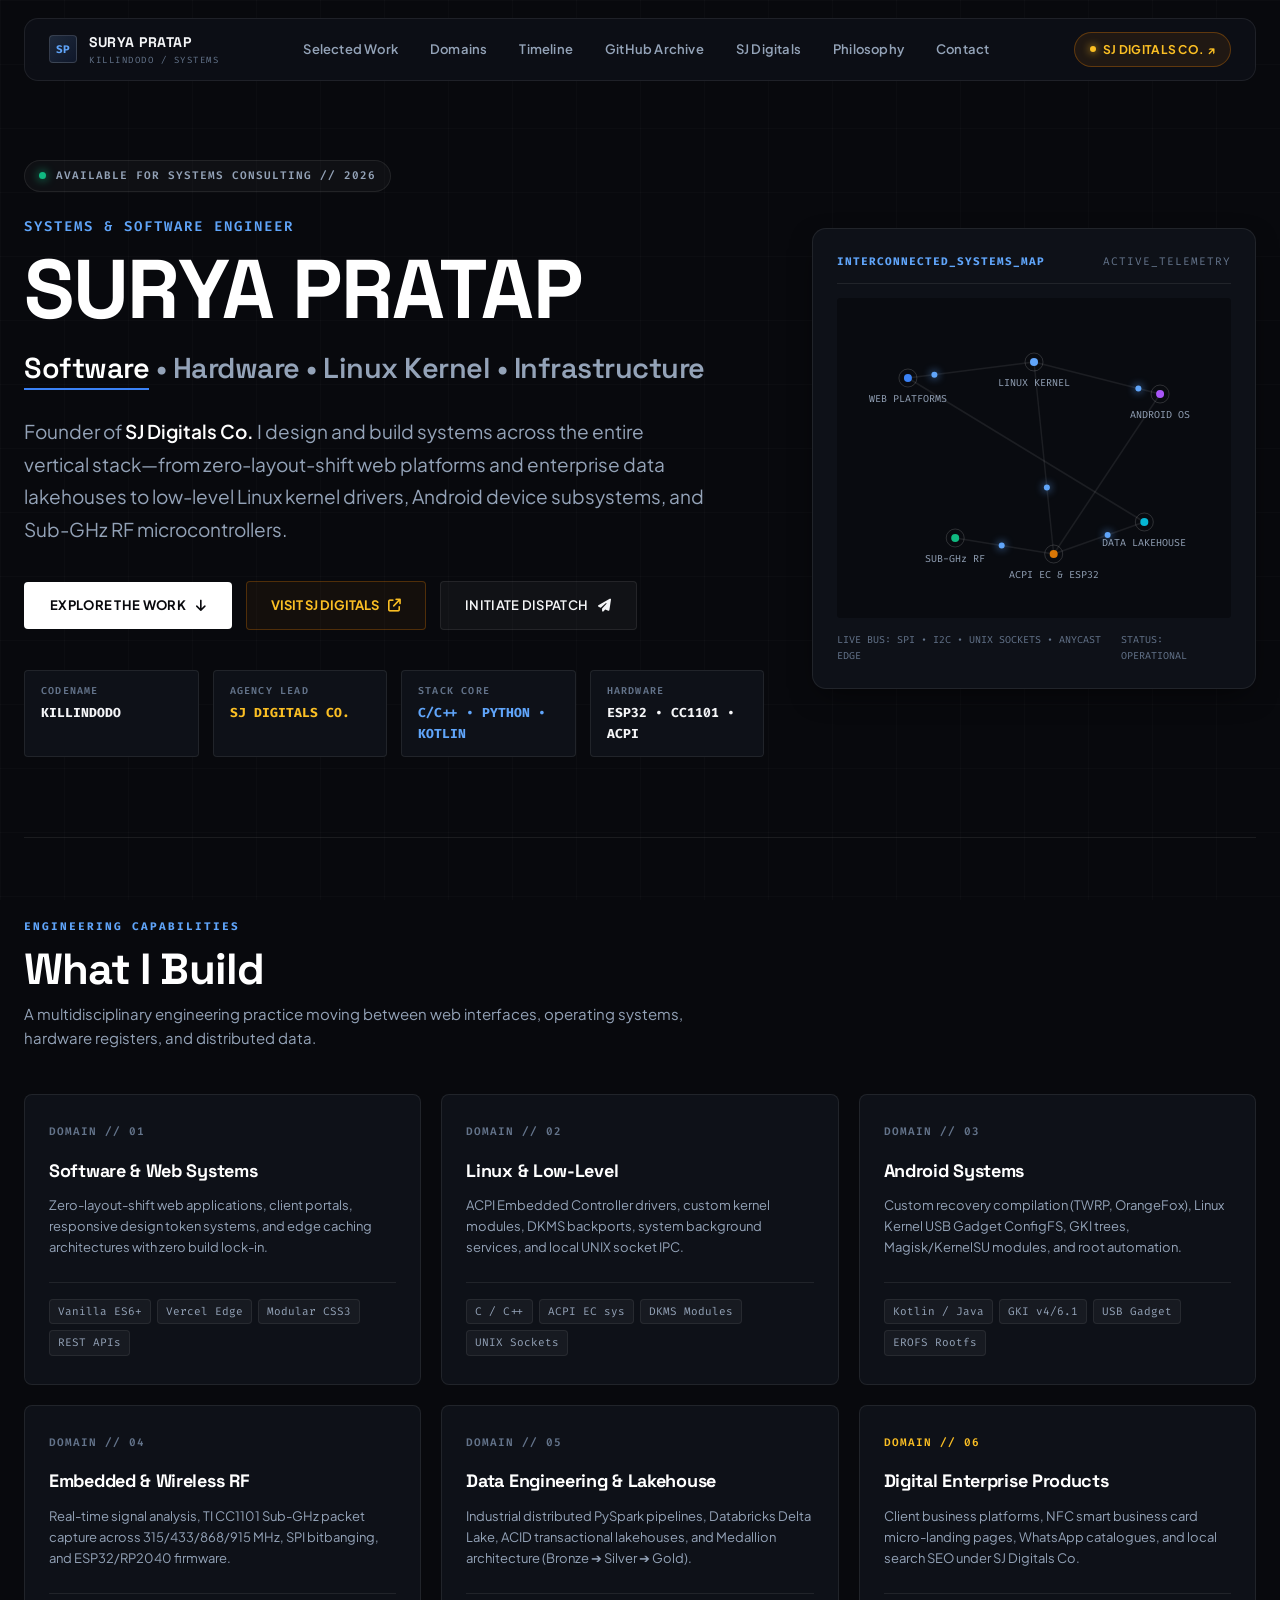
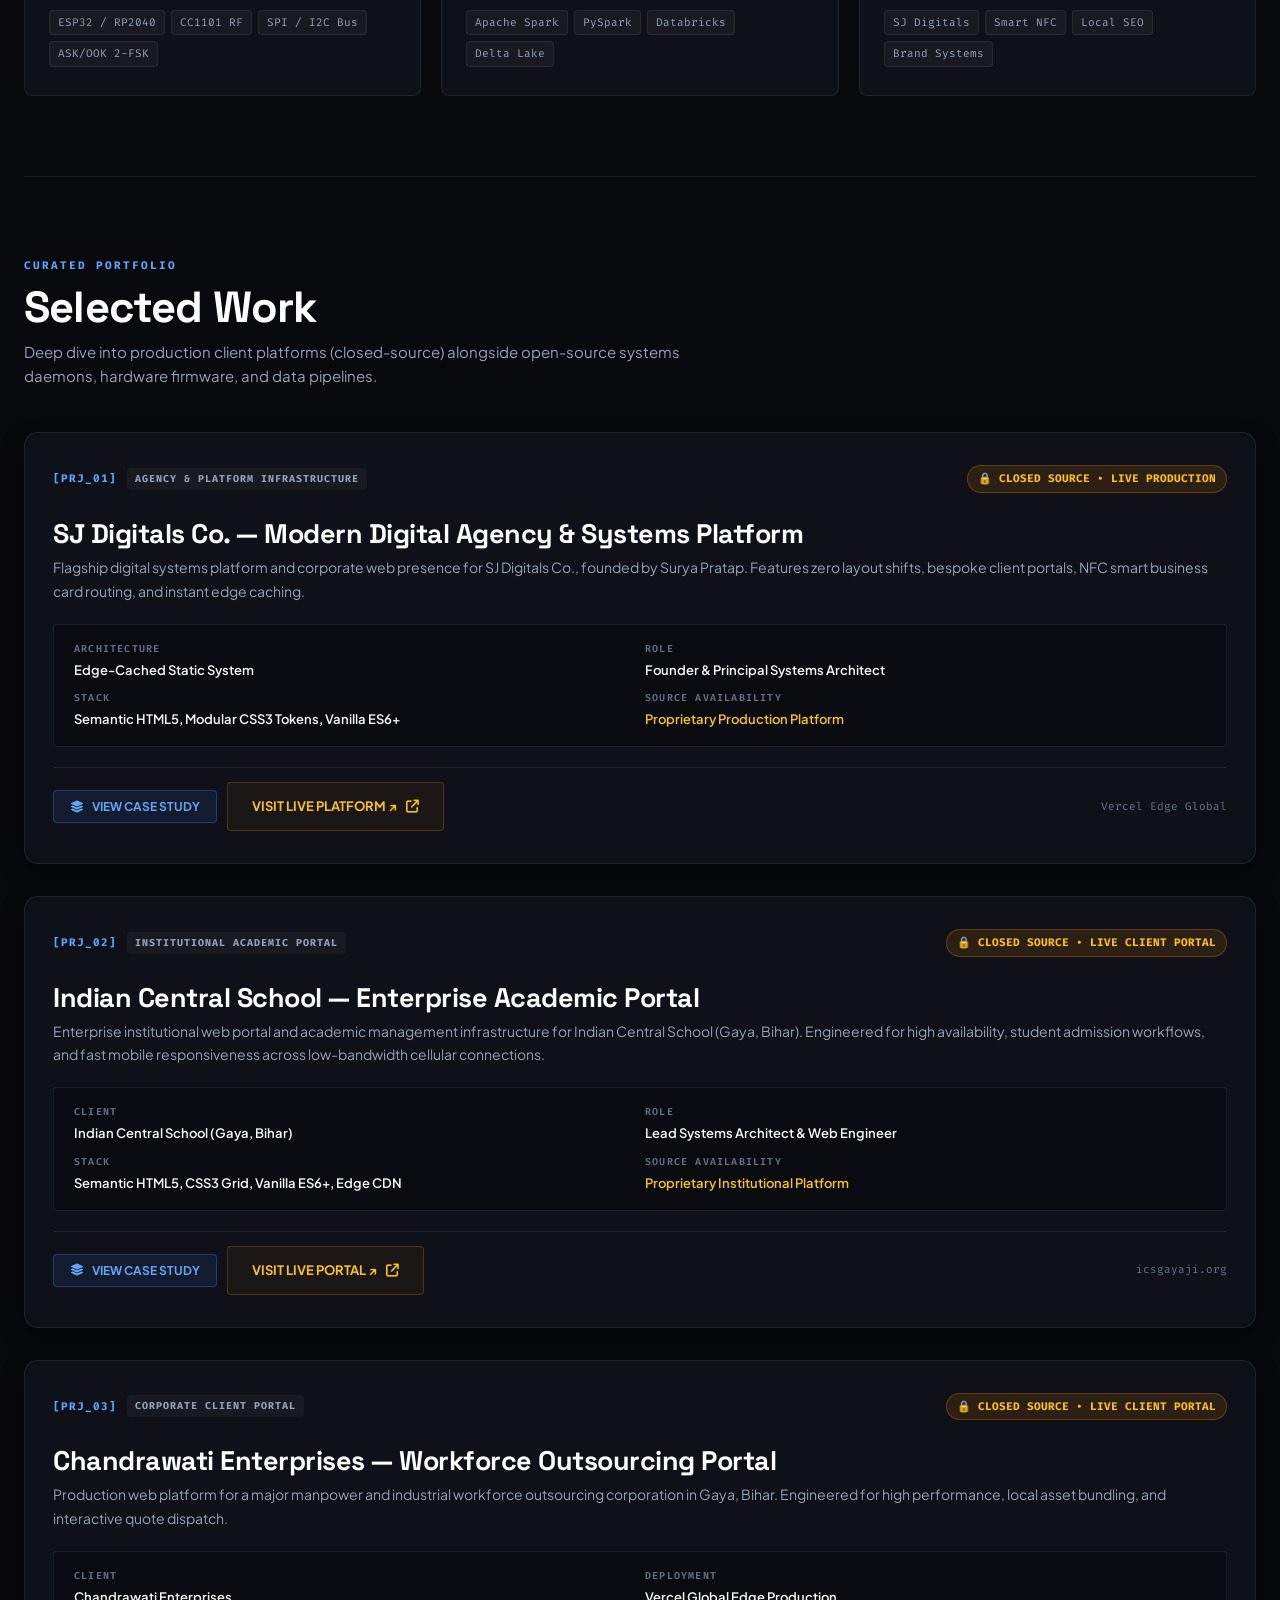
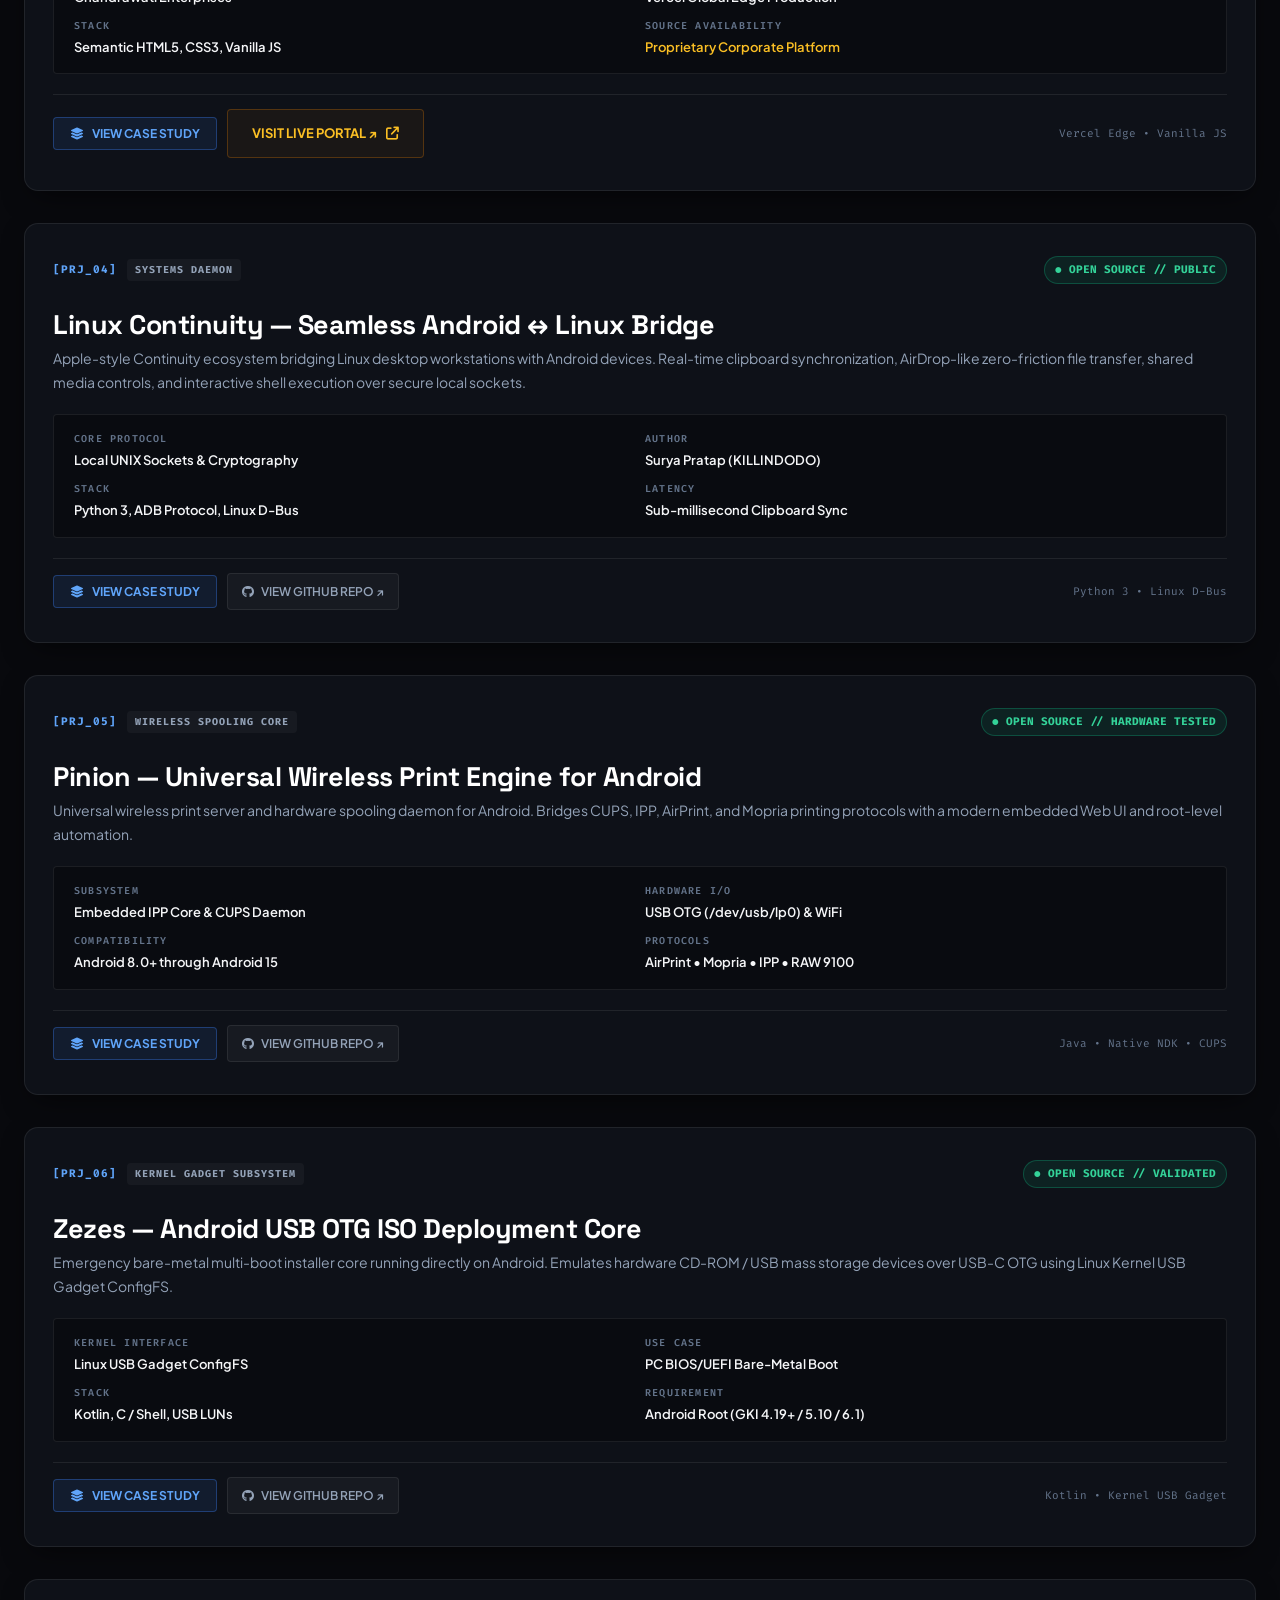
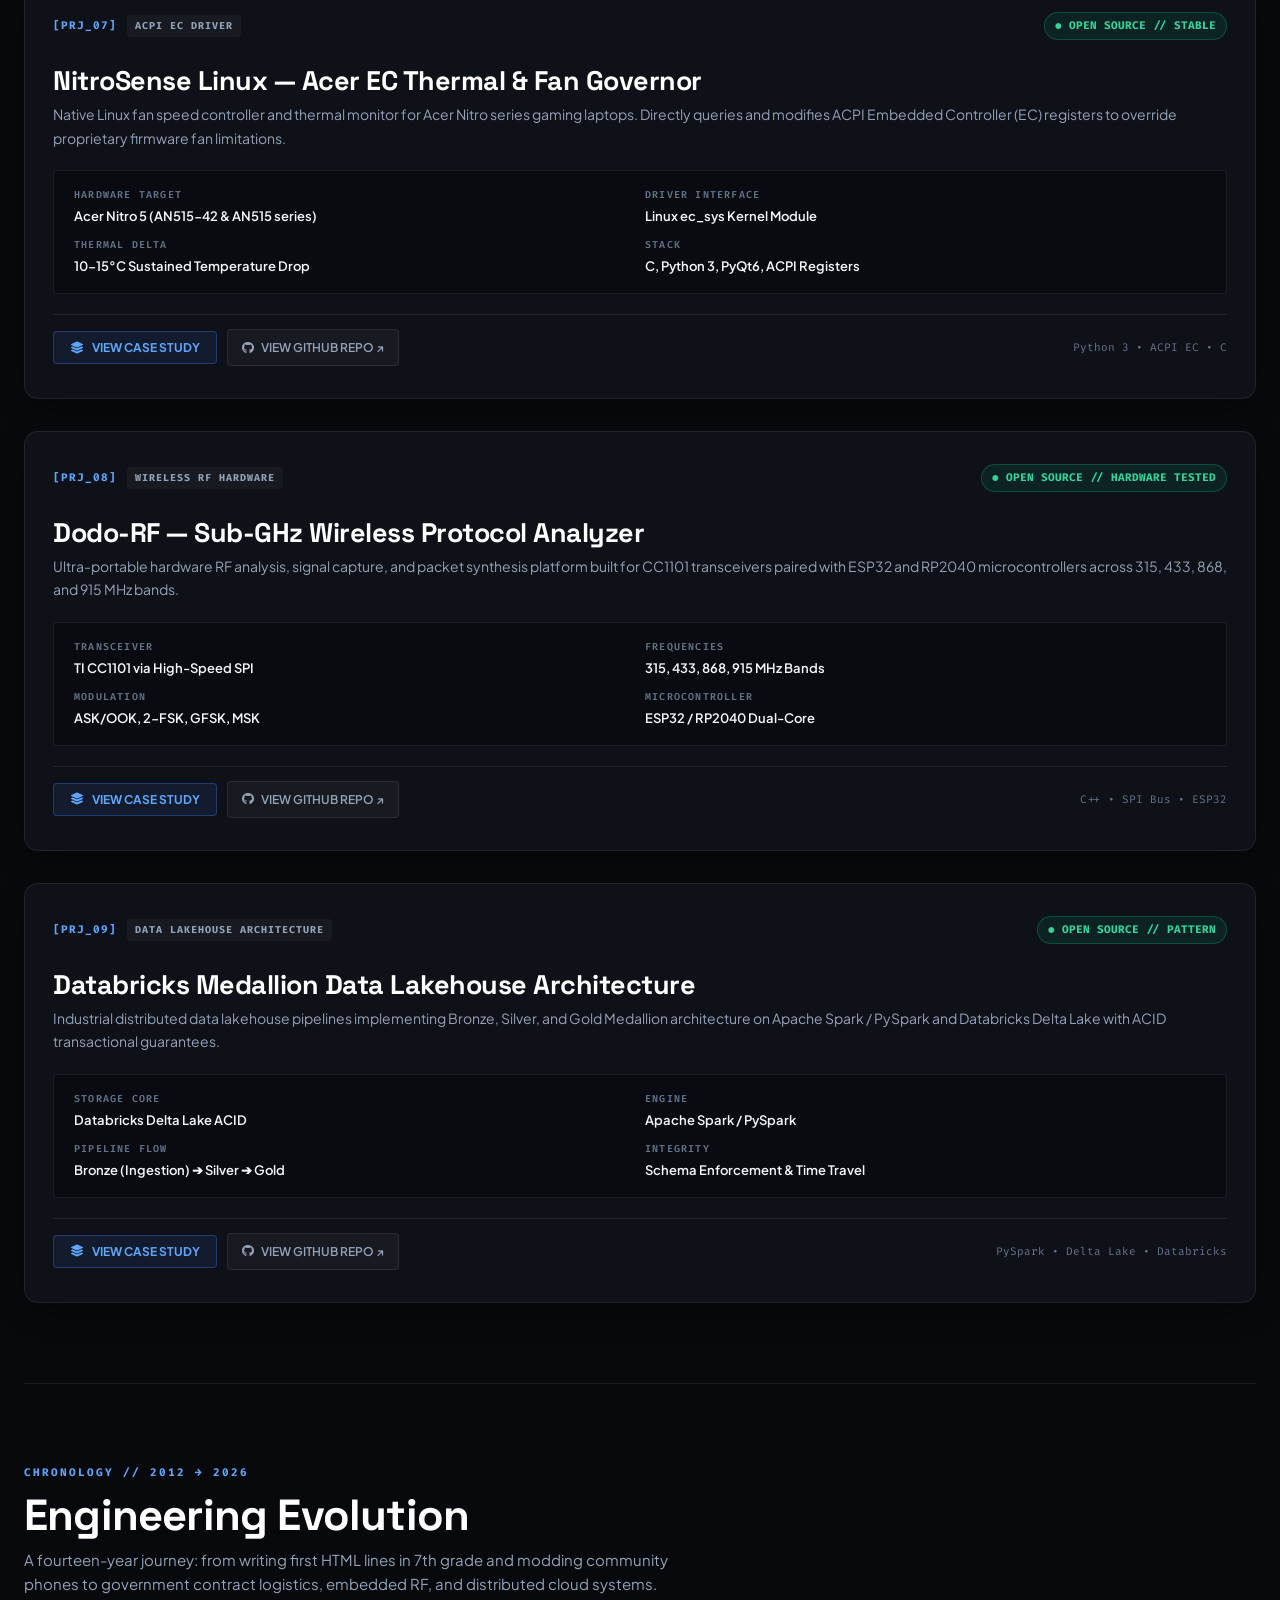
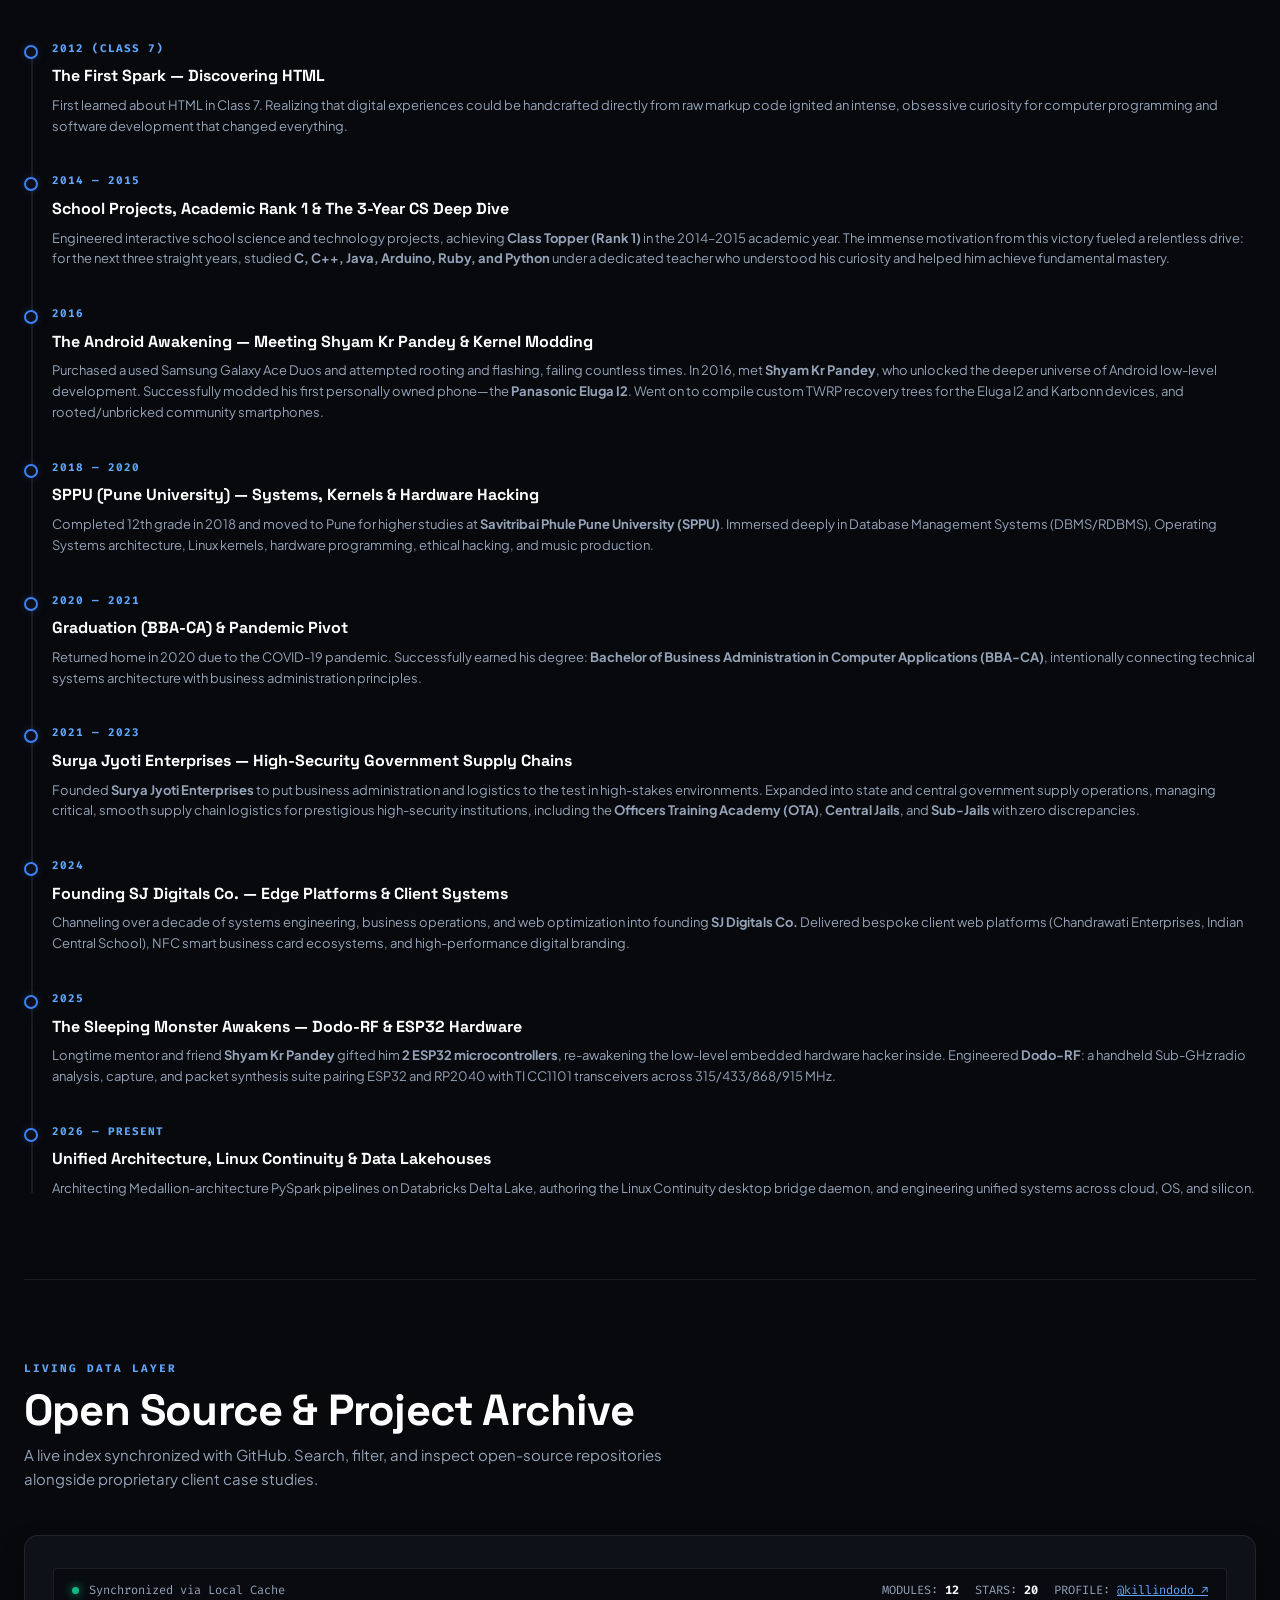
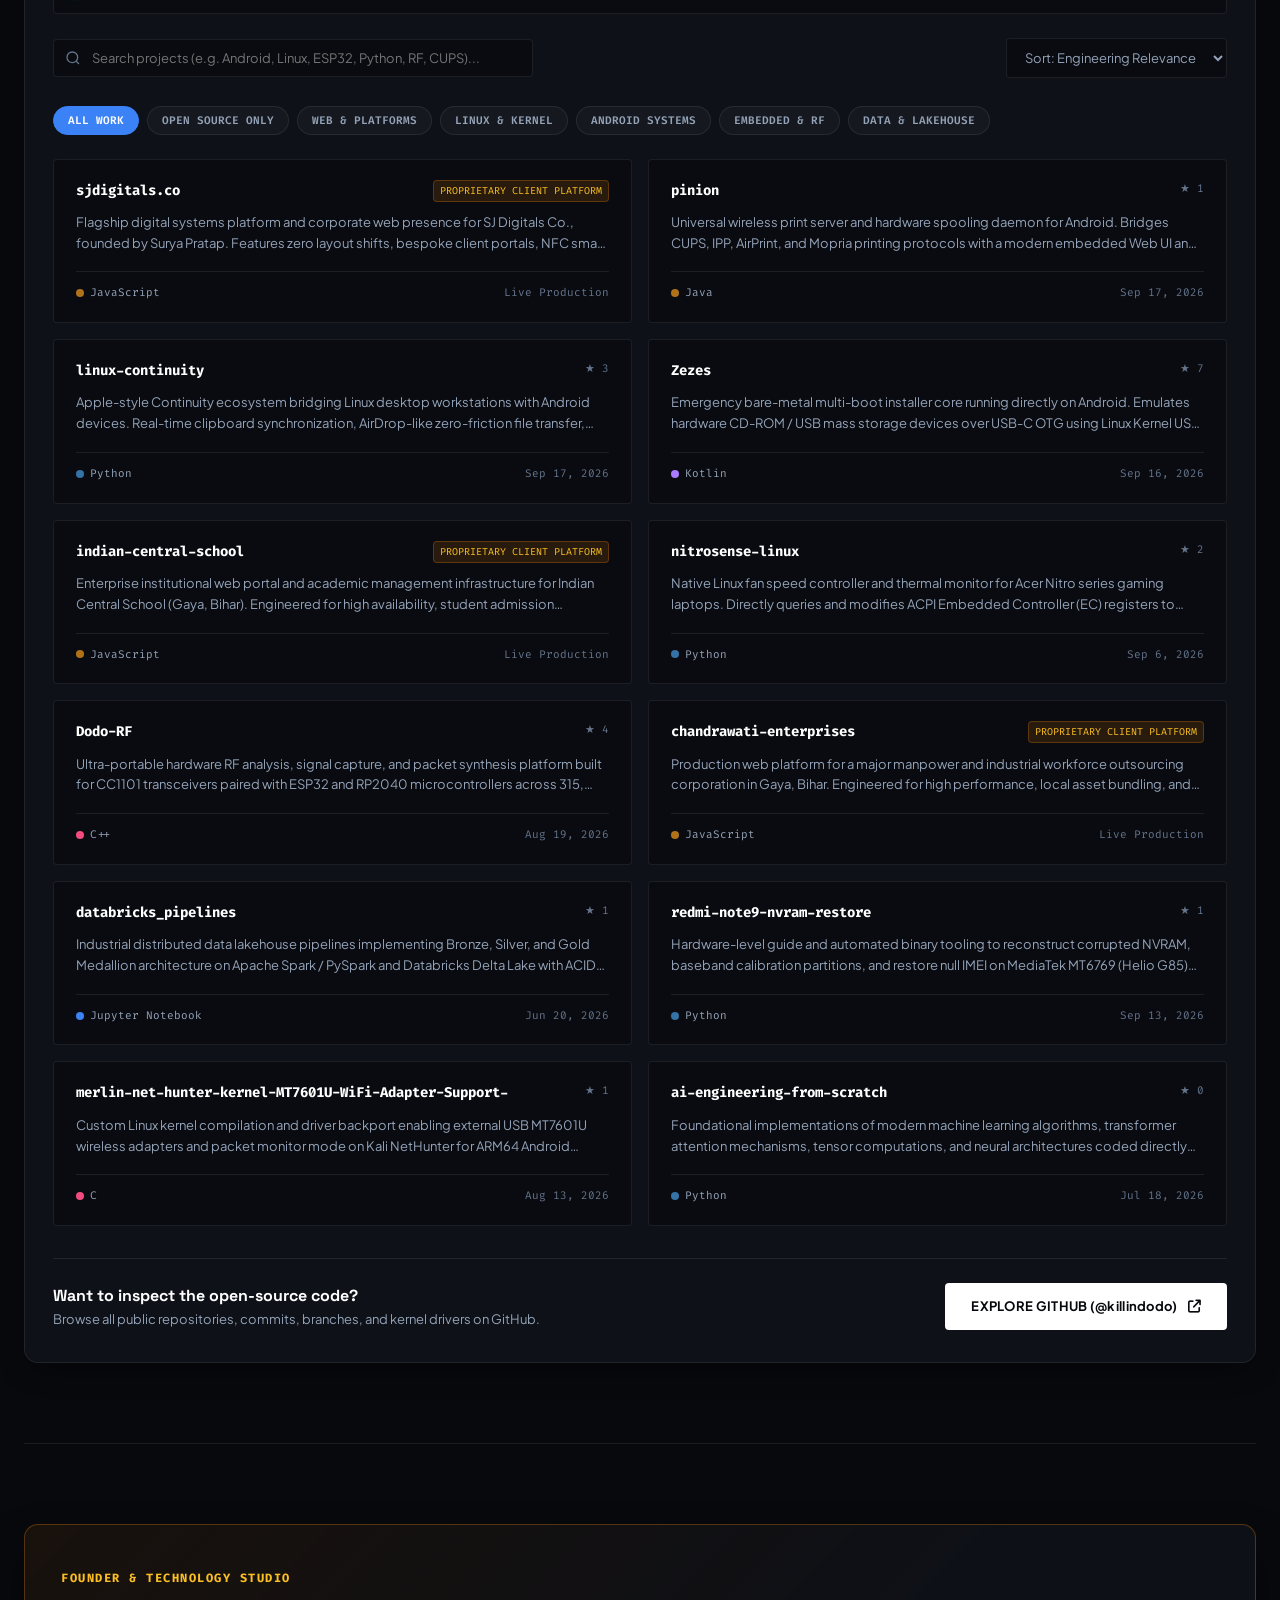
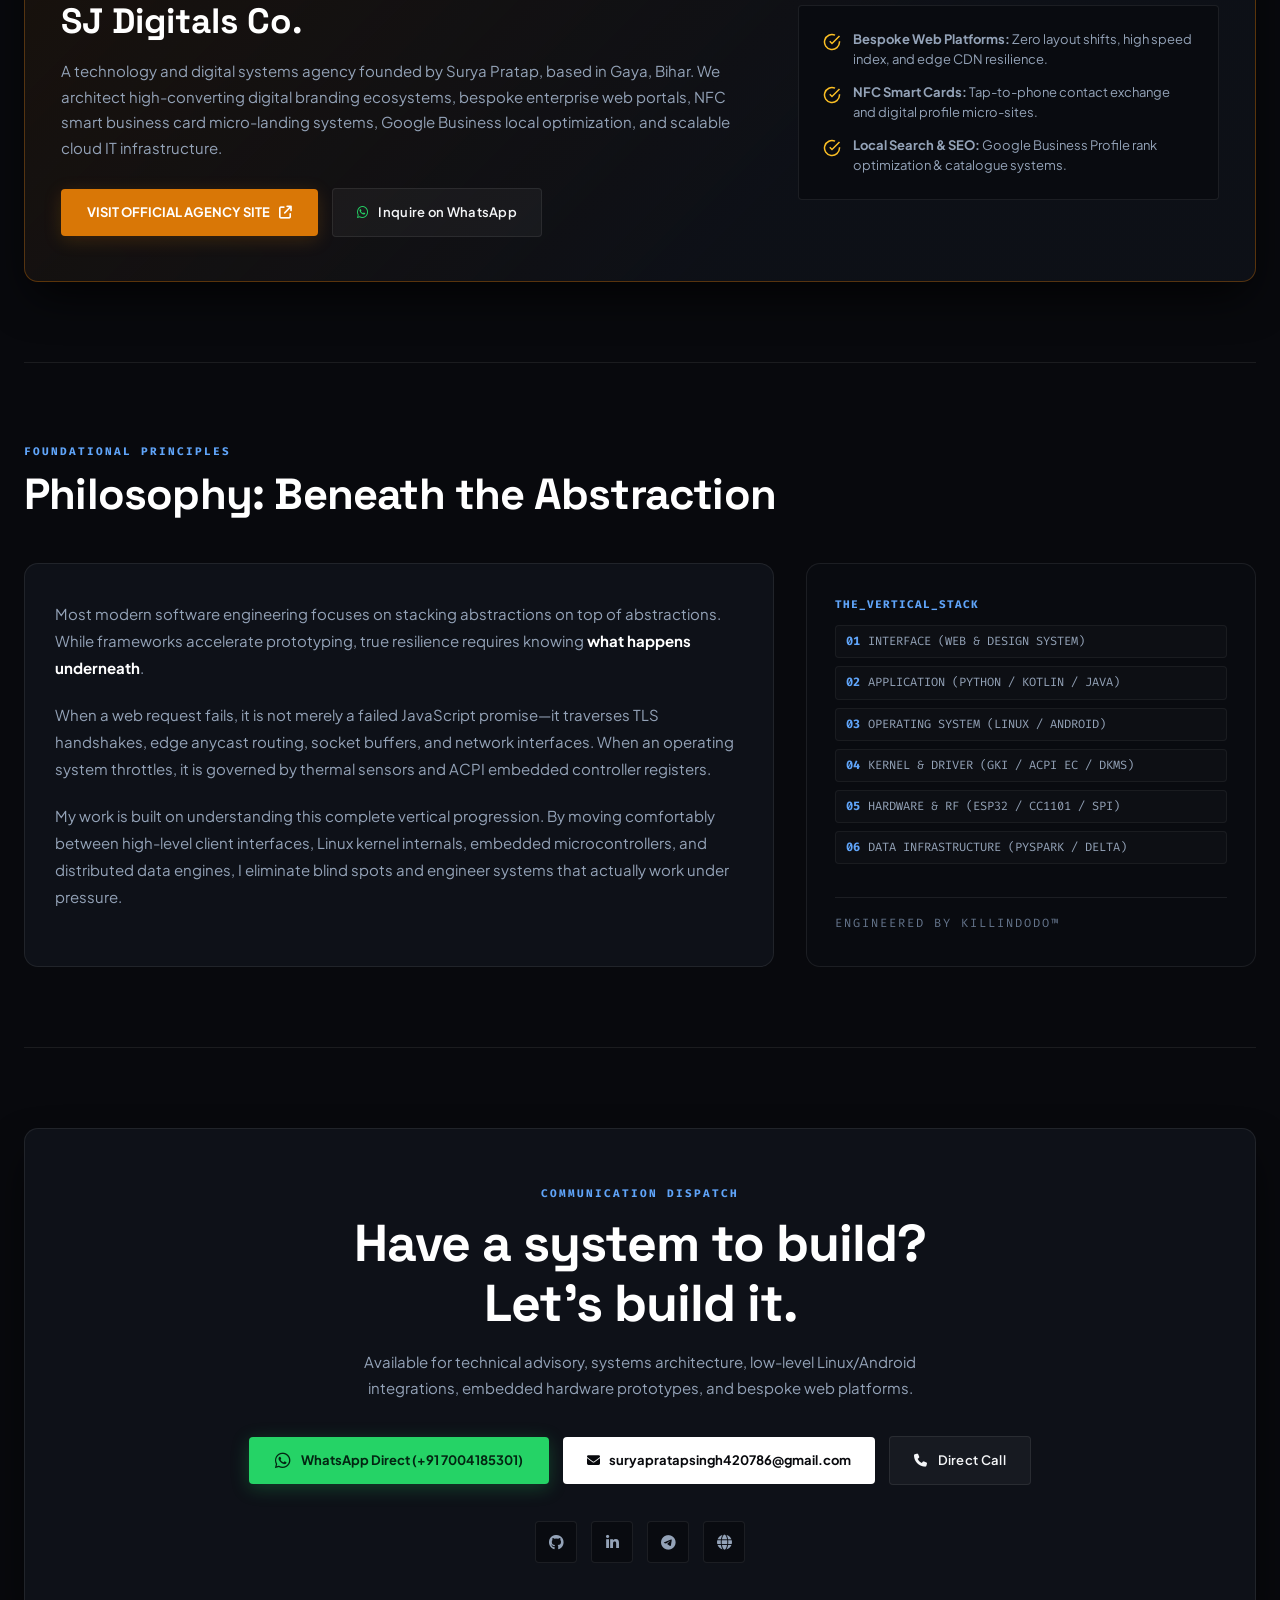
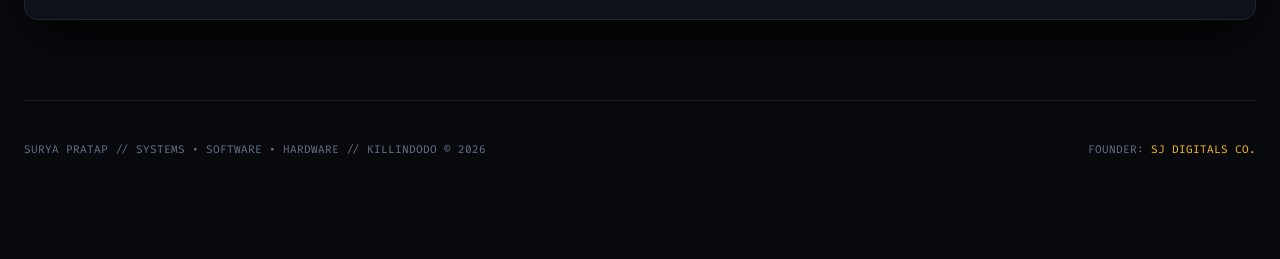
==== commit 1257fc1f: "feat(local): implement closed-source separation, icsgayaji.org, and full 2012-2026 chronology" ====
--- a/index.html
+++ b/index.html
@@ -38,6 +38,7 @@
             <div class="nav-links">
                 <a href="#work" class="nav-link">Selected Work</a>
                 <a href="#domains" class="nav-link">Domains</a>
+                <a href="#timeline" class="nav-link">Timeline</a>
                 <a href="#github-archive" class="nav-link">GitHub Archive</a>
                 <a href="#agency" class="nav-link">SJ Digitals</a>
                 <a href="#philosophy" class="nav-link">Philosophy</a>
@@ -230,21 +231,23 @@
         <!-- ─── SELECTED WORK (CURATED CASE STUDIES) ─── -->
         <section class="section-wrapper" id="work">
             <div class="section-head">
-                <span class="section-kicker">CURATED ARCHIVE</span>
+                <span class="section-kicker">CURATED PORTFOLIO</span>
                 <h2 class="section-title">Selected Work</h2>
-                <p class="section-subtitle">Deep dive into production platforms, open-source systems daemons, hardware firmware, and data pipelines.</p>
+                <p class="section-subtitle">Deep dive into production client platforms (closed-source) alongside open-source systems daemons, hardware firmware, and data pipelines.</p>
             </div>
 
             <div class="projects-showcase-grid">
 
-                <!-- Case Study 1: SJ Digitals Co. -->
+                <!-- 1. SJ Digitals Co. (CLOSED SOURCE) -->
                 <article class="case-study-card">
                     <div class="case-study-head">
                         <div class="case-badge-group">
                             <span class="case-num-tag">[PRJ_01]</span>
                             <span class="case-domain-tag">AGENCY &amp; PLATFORM INFRASTRUCTURE</span>
                         </div>
-                        <span class="case-status-chip">● LIVE PRODUCTION</span>
+                        <span class="case-status-chip" style="background: rgba(217, 119, 6, 0.15); color: var(--amber-light); border-color: rgba(217, 119, 6, 0.35);">
+                            🔒 CLOSED SOURCE • LIVE PRODUCTION
+                        </span>
                     </div>
                     <div>
                         <h3 class="case-title">SJ Digitals Co. — Modern Digital Agency &amp; Systems Platform</h3>
@@ -256,7 +259,7 @@
                         <div class="spec-cell"><span class="spec-key">ARCHITECTURE</span><span class="spec-val">Edge-Cached Static System</span></div>
                         <div class="spec-cell"><span class="spec-key">ROLE</span><span class="spec-val">Founder &amp; Principal Systems Architect</span></div>
                         <div class="spec-cell"><span class="spec-key">STACK</span><span class="spec-val">Semantic HTML5, Modular CSS3 Tokens, Vanilla ES6+</span></div>
-                        <div class="spec-cell"><span class="spec-key">PERFORMANCE</span><span class="spec-val">99+ Speed Index / Zero Build Lock-in</span></div>
+                        <div class="spec-cell"><span class="spec-key">SOURCE AVAILABILITY</span><span class="spec-val" style="color: var(--amber-light);">Proprietary Production Platform</span></div>
                     </div>
                     <div class="case-actions-row">
                         <div class="case-links-left">
@@ -264,8 +267,8 @@
                                 <i class="fas fa-layer-group"></i>
                                 <span>VIEW CASE STUDY</span>
                             </button>
-                            <a href="https://sjdigitals.vercel.app/" target="_blank" class="btn-ext-link">
-                                <span>Live Platform</span>
+                            <a href="https://sjdigitals.vercel.app/" target="_blank" class="btn-amber-outline">
+                                <span>VISIT LIVE PLATFORM ↗</span>
                                 <i class="fas fa-arrow-up-right-from-square"></i>
                             </a>
                         </div>
@@ -275,14 +278,94 @@
                     </div>
                 </article>
 
-                <!-- Case Study 2: Linux Continuity -->
+                <!-- 2. Indian Central School (CLOSED SOURCE) -->
                 <article class="case-study-card">
                     <div class="case-study-head">
                         <div class="case-badge-group">
                             <span class="case-num-tag">[PRJ_02]</span>
+                            <span class="case-domain-tag">INSTITUTIONAL ACADEMIC PORTAL</span>
+                        </div>
+                        <span class="case-status-chip" style="background: rgba(217, 119, 6, 0.15); color: var(--amber-light); border-color: rgba(217, 119, 6, 0.35);">
+                            🔒 CLOSED SOURCE • LIVE CLIENT PORTAL
+                        </span>
+                    </div>
+                    <div>
+                        <h3 class="case-title">Indian Central School — Enterprise Academic Portal</h3>
+                        <p class="case-desc">
+                            Enterprise institutional web portal and academic management infrastructure for Indian Central School (Gaya, Bihar). Engineered for high availability, student admission workflows, and fast mobile responsiveness across low-bandwidth cellular connections.
+                        </p>
+                    </div>
+                    <div class="case-specs-table">
+                        <div class="spec-cell"><span class="spec-key">CLIENT</span><span class="spec-val">Indian Central School (Gaya, Bihar)</span></div>
+                        <div class="spec-cell"><span class="spec-key">ROLE</span><span class="spec-val">Lead Systems Architect &amp; Web Engineer</span></div>
+                        <div class="spec-cell"><span class="spec-key">STACK</span><span class="spec-val">Semantic HTML5, CSS3 Grid, Vanilla ES6+, Edge CDN</span></div>
+                        <div class="spec-cell"><span class="spec-key">SOURCE AVAILABILITY</span><span class="spec-val" style="color: var(--amber-light);">Proprietary Institutional Platform</span></div>
+                    </div>
+                    <div class="case-actions-row">
+                        <div class="case-links-left">
+                            <button class="btn-open-case" onclick="openCaseStudy('indian-central-school')">
+                                <i class="fas fa-layer-group"></i>
+                                <span>VIEW CASE STUDY</span>
+                            </button>
+                            <a href="https://icsgayaji.org" target="_blank" class="btn-amber-outline">
+                                <span>VISIT LIVE PORTAL ↗</span>
+                                <i class="fas fa-arrow-up-right-from-square"></i>
+                            </a>
+                        </div>
+                        <div style="font-family: var(--font-mono); font-size: 11px; color: var(--text-tertiary);">
+                            icsgayaji.org
+                        </div>
+                    </div>
+                </article>
+
+                <!-- 3. Chandrawati Enterprises (CLOSED SOURCE) -->
+                <article class="case-study-card">
+                    <div class="case-study-head">
+                        <div class="case-badge-group">
+                            <span class="case-num-tag">[PRJ_03]</span>
+                            <span class="case-domain-tag">CORPORATE CLIENT PORTAL</span>
+                        </div>
+                        <span class="case-status-chip" style="background: rgba(217, 119, 6, 0.15); color: var(--amber-light); border-color: rgba(217, 119, 6, 0.35);">
+                            🔒 CLOSED SOURCE • LIVE CLIENT PORTAL
+                        </span>
+                    </div>
+                    <div>
+                        <h3 class="case-title">Chandrawati Enterprises — Workforce Outsourcing Portal</h3>
+                        <p class="case-desc">
+                            Production web platform for a major manpower and industrial workforce outsourcing corporation in Gaya, Bihar. Engineered for high performance, local asset bundling, and interactive quote dispatch.
+                        </p>
+                    </div>
+                    <div class="case-specs-table">
+                        <div class="spec-cell"><span class="spec-key">CLIENT</span><span class="spec-val">Chandrawati Enterprises</span></div>
+                        <div class="spec-cell"><span class="spec-key">DEPLOYMENT</span><span class="spec-val">Vercel Global Edge Production</span></div>
+                        <div class="spec-cell"><span class="spec-key">STACK</span><span class="spec-val">Semantic HTML5, CSS3, Vanilla JS</span></div>
+                        <div class="spec-cell"><span class="spec-key">SOURCE AVAILABILITY</span><span class="spec-val" style="color: var(--amber-light);">Proprietary Corporate Platform</span></div>
+                    </div>
+                    <div class="case-actions-row">
+                        <div class="case-links-left">
+                            <button class="btn-open-case" onclick="openCaseStudy('chandrawati-enterprises')">
+                                <i class="fas fa-layer-group"></i>
+                                <span>VIEW CASE STUDY</span>
+                            </button>
+                            <a href="https://chandrawati-enterprises.vercel.app/" target="_blank" class="btn-amber-outline">
+                                <span>VISIT LIVE PORTAL ↗</span>
+                                <i class="fas fa-arrow-up-right-from-square"></i>
+                            </a>
+                        </div>
+                        <div style="font-family: var(--font-mono); font-size: 11px; color: var(--text-tertiary);">
+                            Vercel Edge • Vanilla JS
+                        </div>
+                    </div>
+                </article>
+
+                <!-- 4. Linux Continuity (OPEN SOURCE) -->
+                <article class="case-study-card">
+                    <div class="case-study-head">
+                        <div class="case-badge-group">
+                            <span class="case-num-tag">[PRJ_04]</span>
                             <span class="case-domain-tag">SYSTEMS DAEMON</span>
                         </div>
-                        <span class="case-status-chip">● OPEN SOURCE // ACTIVE</span>
+                        <span class="case-status-chip">● OPEN SOURCE // PUBLIC</span>
                     </div>
                     <div>
                         <h3 class="case-title">Linux Continuity — Seamless Android ↔ Linux Bridge</h3>
@@ -303,8 +386,8 @@
                                 <span>VIEW CASE STUDY</span>
                             </button>
                             <a href="https://github.com/killindodo/linux-continuity" target="_blank" class="btn-ext-link">
-                                <span>GitHub Repo</span>
                                 <i class="fab fa-github"></i>
+                                <span>VIEW GITHUB REPO ↗</span>
                             </a>
                         </div>
                         <div style="font-family: var(--font-mono); font-size: 11px; color: var(--text-tertiary);">
@@ -313,14 +396,14 @@
                     </div>
                 </article>
 
-                <!-- Case Study 3: Pinion -->
+                <!-- 5. Pinion (OPEN SOURCE) -->
                 <article class="case-study-card">
                     <div class="case-study-head">
                         <div class="case-badge-group">
-                            <span class="case-num-tag">[PRJ_03]</span>
+                            <span class="case-num-tag">[PRJ_05]</span>
                             <span class="case-domain-tag">WIRELESS SPOOLING CORE</span>
                         </div>
-                        <span class="case-status-chip">● HARDWARE VALIDATED</span>
+                        <span class="case-status-chip">● OPEN SOURCE // HARDWARE TESTED</span>
                     </div>
                     <div>
                         <h3 class="case-title">Pinion — Universal Wireless Print Engine for Android</h3>
@@ -341,8 +424,8 @@
                                 <span>VIEW CASE STUDY</span>
                             </button>
                             <a href="https://github.com/killindodo/pinion" target="_blank" class="btn-ext-link">
-                                <span>GitHub Repo</span>
                                 <i class="fab fa-github"></i>
+                                <span>VIEW GITHUB REPO ↗</span>
                             </a>
                         </div>
                         <div style="font-family: var(--font-mono); font-size: 11px; color: var(--text-tertiary);">
@@ -351,14 +434,14 @@
                     </div>
                 </article>
 
-                <!-- Case Study 4: Zezes -->
+                <!-- 6. Zezes (OPEN SOURCE) -->
                 <article class="case-study-card">
                     <div class="case-study-head">
                         <div class="case-badge-group">
-                            <span class="case-num-tag">[PRJ_04]</span>
+                            <span class="case-num-tag">[PRJ_06]</span>
                             <span class="case-domain-tag">KERNEL GADGET SUBSYSTEM</span>
                         </div>
-                        <span class="case-status-chip">● VALIDATED PROTOYPE</span>
+                        <span class="case-status-chip">● OPEN SOURCE // VALIDATED</span>
                     </div>
                     <div>
                         <h3 class="case-title">Zezes — Android USB OTG ISO Deployment Core</h3>
@@ -379,8 +462,8 @@
                                 <span>VIEW CASE STUDY</span>
                             </button>
                             <a href="https://github.com/killindodo/Zezes" target="_blank" class="btn-ext-link">
-                                <span>GitHub Repo</span>
                                 <i class="fab fa-github"></i>
+                                <span>VIEW GITHUB REPO ↗</span>
                             </a>
                         </div>
                         <div style="font-family: var(--font-mono); font-size: 11px; color: var(--text-tertiary);">
@@ -389,14 +472,14 @@
                     </div>
                 </article>
 
-                <!-- Case Study 5: NitroSense Linux -->
+                <!-- 7. NitroSense Linux (OPEN SOURCE) -->
                 <article class="case-study-card">
                     <div class="case-study-head">
                         <div class="case-badge-group">
-                            <span class="case-num-tag">[PRJ_05]</span>
+                            <span class="case-num-tag">[PRJ_07]</span>
                             <span class="case-domain-tag">ACPI EC DRIVER</span>
                         </div>
-                        <span class="case-status-chip">● STABLE RELEASE</span>
+                        <span class="case-status-chip">● OPEN SOURCE // STABLE</span>
                     </div>
                     <div>
                         <h3 class="case-title">NitroSense Linux — Acer EC Thermal &amp; Fan Governor</h3>
@@ -417,8 +500,8 @@
                                 <span>VIEW CASE STUDY</span>
                             </button>
                             <a href="https://github.com/killindodo/nitrosense-linux" target="_blank" class="btn-ext-link">
-                                <span>GitHub Repo</span>
                                 <i class="fab fa-github"></i>
+                                <span>VIEW GITHUB REPO ↗</span>
                             </a>
                         </div>
                         <div style="font-family: var(--font-mono); font-size: 11px; color: var(--text-tertiary);">
@@ -427,14 +510,14 @@
                     </div>
                 </article>
 
-                <!-- Case Study 6: Dodo-RF -->
+                <!-- 8. Dodo-RF (OPEN SOURCE) -->
                 <article class="case-study-card">
                     <div class="case-study-head">
                         <div class="case-badge-group">
-                            <span class="case-num-tag">[PRJ_06]</span>
+                            <span class="case-num-tag">[PRJ_08]</span>
                             <span class="case-domain-tag">WIRELESS RF HARDWARE</span>
                         </div>
-                        <span class="case-status-chip">● HARDWARE TESTED</span>
+                        <span class="case-status-chip">● OPEN SOURCE // HARDWARE TESTED</span>
                     </div>
                     <div>
                         <h3 class="case-title">Dodo-RF — Sub-GHz Wireless Protocol Analyzer</h3>
@@ -455,8 +538,8 @@
                                 <span>VIEW CASE STUDY</span>
                             </button>
                             <a href="https://github.com/killindodo/Dodo-RF" target="_blank" class="btn-ext-link">
-                                <span>GitHub Repo</span>
                                 <i class="fab fa-github"></i>
+                                <span>VIEW GITHUB REPO ↗</span>
                             </a>
                         </div>
                         <div style="font-family: var(--font-mono); font-size: 11px; color: var(--text-tertiary);">
@@ -465,14 +548,14 @@
                     </div>
                 </article>
 
-                <!-- Case Study 7: Databricks Medallion Pipelines -->
+                <!-- 9. Databricks Pipelines (OPEN SOURCE) -->
                 <article class="case-study-card">
                     <div class="case-study-head">
                         <div class="case-badge-group">
-                            <span class="case-num-tag">[PRJ_07]</span>
+                            <span class="case-num-tag">[PRJ_09]</span>
                             <span class="case-domain-tag">DATA LAKEHOUSE ARCHITECTURE</span>
                         </div>
-                        <span class="case-status-chip">● PRODUCTION PATTERN</span>
+                        <span class="case-status-chip">● OPEN SOURCE // PATTERN</span>
                     </div>
                     <div>
                         <h3 class="case-title">Databricks Medallion Data Lakehouse Architecture</h3>
@@ -493,8 +576,8 @@
                                 <span>VIEW CASE STUDY</span>
                             </button>
                             <a href="https://github.com/killindodo/databricks_pipelines" target="_blank" class="btn-ext-link">
-                                <span>GitHub Repo</span>
                                 <i class="fab fa-github"></i>
+                                <span>VIEW GITHUB REPO ↗</span>
                             </a>
                         </div>
                         <div style="font-family: var(--font-mono); font-size: 11px; color: var(--text-tertiary);">
@@ -503,44 +586,80 @@
                     </div>
                 </article>
 
-                <!-- Case Study 8: Chandrawati Enterprises -->
-                <article class="case-study-card">
-                    <div class="case-study-head">
-                        <div class="case-badge-group">
-                            <span class="case-num-tag">[PRJ_08]</span>
-                            <span class="case-domain-tag">CORPORATE CLIENT PORTAL</span>
-                        </div>
-                        <span class="case-status-chip">● LIVE PRODUCTION</span>
-                    </div>
-                    <div>
-                        <h3 class="case-title">Chandrawati Enterprises — Workforce Outsourcing Portal</h3>
-                        <p class="case-desc">
-                            Production web platform for a major manpower and industrial workforce outsourcing corporation in Gaya, Bihar. Engineered for high performance, local asset bundling, and interactive quote dispatch.
-                        </p>
-                    </div>
-                    <div class="case-specs-table">
-                        <div class="spec-cell"><span class="spec-key">CLIENT</span><span class="spec-val">Chandrawati Enterprises</span></div>
-                        <div class="spec-cell"><span class="spec-key">DEPLOYMENT</span><span class="spec-val">Vercel Global Edge Production</span></div>
-                        <div class="spec-cell"><span class="spec-key">STACK</span><span class="spec-val">Semantic HTML5, CSS3, Vanilla JS</span></div>
-                        <div class="spec-cell"><span class="spec-key">INTEGRATION</span><span class="spec-val">Direct Business WhatsApp Lead Engine</span></div>
-                    </div>
-                    <div class="case-actions-row">
-                        <div class="case-links-left">
-                            <button class="btn-open-case" onclick="openCaseStudy('chandrawati-enterprises')">
-                                <i class="fas fa-layer-group"></i>
-                                <span>VIEW CASE STUDY</span>
-                            </button>
-                            <a href="https://chandrawati-enterprises.vercel.app/" target="_blank" class="btn-ext-link">
-                                <span>Live Demo</span>
-                                <i class="fas fa-arrow-up-right-from-square"></i>
-                            </a>
-                        </div>
-                        <div style="font-family: var(--font-mono); font-size: 11px; color: var(--text-tertiary);">
-                            Vercel Edge • Vanilla JS
-                        </div>
-                    </div>
-                </article>
-
+            </div>
+        </section>
+
+        <!-- ─── THE FULL ENGINEERING EVOLUTION TIMELINE (2012 → 2026) ─── -->
+        <section class="section-wrapper" id="timeline">
+            <div class="section-head">
+                <span class="section-kicker">CHRONOLOGY // 2012 → 2026</span>
+                <h2 class="section-title">Engineering Evolution</h2>
+                <p class="section-subtitle">A fourteen-year journey: from writing first HTML lines in 7th grade and modding community phones to government contract logistics, embedded RF, and distributed cloud systems.</p>
+            </div>
+
+            <div class="timeline-track">
+                <!-- 2012 -->
+                <div class="timeline-node">
+                    <span class="timeline-year">2012 (CLASS 7)</span>
+                    <h3 class="timeline-title">The First Spark — Discovering HTML</h3>
+                    <p class="timeline-desc">First learned about HTML in Class 7. Realizing that digital experiences could be handcrafted directly from raw markup code ignited an intense, obsessive curiosity for computer programming and software development that changed everything.</p>
+                </div>
+
+                <!-- 2014 - 2015 -->
+                <div class="timeline-node">
+                    <span class="timeline-year">2014 — 2015</span>
+                    <h3 class="timeline-title">School Projects, Academic Rank 1 &amp; The 3-Year CS Deep Dive</h3>
+                    <p class="timeline-desc">Engineered interactive school science and technology projects, achieving <strong>Class Topper (Rank 1)</strong> in the 2014–2015 academic year. The immense motivation from this victory fueled a relentless drive: for the next three straight years, studied <strong>C, C++, Java, Arduino, Ruby, and Python</strong> under a dedicated teacher who understood his curiosity and helped him achieve fundamental mastery.</p>
+                </div>
+
+                <!-- 2016 -->
+                <div class="timeline-node">
+                    <span class="timeline-year">2016</span>
+                    <h3 class="timeline-title">The Android Awakening — Meeting Shyam Kr Pandey &amp; Kernel Modding</h3>
+                    <p class="timeline-desc">Purchased a used Samsung Galaxy Ace Duos and attempted rooting and flashing, failing countless times. In 2016, met <strong>Shyam Kr Pandey</strong>, who unlocked the deeper universe of Android low-level development. Successfully modded his first personally owned phone—the <strong>Panasonic Eluga I2</strong>. Went on to compile custom TWRP recovery trees for the Eluga I2 and Karbonn devices, and rooted/unbricked community smartphones.</p>
+                </div>
+
+                <!-- 2018 - 2020 -->
+                <div class="timeline-node">
+                    <span class="timeline-year">2018 — 2020</span>
+                    <h3 class="timeline-title">SPPU (Pune University) — Systems, Kernels &amp; Hardware Hacking</h3>
+                    <p class="timeline-desc">Completed 12th grade in 2018 and moved to Pune for higher studies at <strong>Savitribai Phule Pune University (SPPU)</strong>. Immersed deeply in Database Management Systems (DBMS/RDBMS), Operating Systems architecture, Linux kernels, hardware programming, ethical hacking, and music production.</p>
+                </div>
+
+                <!-- 2020 - 2021 -->
+                <div class="timeline-node">
+                    <span class="timeline-year">2020 — 2021</span>
+                    <h3 class="timeline-title">Graduation (BBA-CA) &amp; Pandemic Pivot</h3>
+                    <p class="timeline-desc">Returned home in 2020 due to the COVID-19 pandemic. Successfully earned his degree: <strong>Bachelor of Business Administration in Computer Applications (BBA-CA)</strong>, intentionally connecting technical systems architecture with business administration principles.</p>
+                </div>
+
+                <!-- 2021 - 2023 -->
+                <div class="timeline-node">
+                    <span class="timeline-year">2021 — 2023</span>
+                    <h3 class="timeline-title">Surya Jyoti Enterprises — High-Security Government Supply Chains</h3>
+                    <p class="timeline-desc">Founded <strong>Surya Jyoti Enterprises</strong> to put business administration and logistics to the test in high-stakes environments. Expanded into state and central government supply operations, managing critical, smooth supply chain logistics for prestigious high-security institutions, including the <strong>Officers Training Academy (OTA)</strong>, <strong>Central Jails</strong>, and <strong>Sub-Jails</strong> with zero discrepancies.</p>
+                </div>
+
+                <!-- 2024 -->
+                <div class="timeline-node">
+                    <span class="timeline-year">2024</span>
+                    <h3 class="timeline-title">Founding SJ Digitals Co. — Edge Platforms &amp; Client Systems</h3>
+                    <p class="timeline-desc">Channeling over a decade of systems engineering, business operations, and web optimization into founding <strong>SJ Digitals Co.</strong> Delivered bespoke client web platforms (Chandrawati Enterprises, Indian Central School), NFC smart business card ecosystems, and high-performance digital branding.</p>
+                </div>
+
+                <!-- 2025 -->
+                <div class="timeline-node">
+                    <span class="timeline-year">2025</span>
+                    <h3 class="timeline-title">The Sleeping Monster Awakens — Dodo-RF &amp; ESP32 Hardware</h3>
+                    <p class="timeline-desc">Longtime mentor and friend <strong>Shyam Kr Pandey</strong> gifted him <strong>2 ESP32 microcontrollers</strong>, re-awakening the low-level embedded hardware hacker inside. Engineered <strong>Dodo-RF</strong>: a handheld Sub-GHz radio analysis, capture, and packet synthesis suite pairing ESP32 and RP2040 with TI CC1101 transceivers across 315/433/868/915 MHz.</p>
+                </div>
+
+                <!-- 2026 -->
+                <div class="timeline-node">
+                    <span class="timeline-year">2026 — PRESENT</span>
+                    <h3 class="timeline-title">Unified Architecture, Linux Continuity &amp; Data Lakehouses</h3>
+                    <p class="timeline-desc">Architecting Medallion-architecture PySpark pipelines on Databricks Delta Lake, authoring the Linux Continuity desktop bridge daemon, and engineering unified systems across cloud, OS, and silicon.</p>
+                </div>
             </div>
         </section>
 
@@ -549,7 +668,7 @@
             <div class="section-head">
                 <span class="section-kicker">LIVING DATA LAYER</span>
                 <h2 class="section-title">Open Source &amp; Project Archive</h2>
-                <p class="section-subtitle">A live index automatically synchronized with my GitHub profile. Instant search and filter across all public repositories.</p>
+                <p class="section-subtitle">A live index synchronized with GitHub. Search, filter, and inspect open-source repositories alongside proprietary client case studies.</p>
             </div>
 
             <div class="github-archive-container">
@@ -560,7 +679,7 @@
                         <span id="syncStatusText">Synchronized via Local Cache</span>
                     </div>
                     <div class="ribbon-stats">
-                        <span>REPOSITORIES: <span class="stat-token" id="totalRepoCount">11</span></span>
+                        <span>MODULES: <span class="stat-token" id="totalRepoCount">12</span></span>
                         <span>STARS: <span class="stat-token" id="totalStarsCount">16+</span></span>
                         <span>PROFILE: <a href="https://github.com/killindodo" target="_blank" style="color: var(--cobalt-light); text-decoration: underline;">@killindodo ↗</a></span>
                     </div>
@@ -570,7 +689,7 @@
                 <div class="archive-controls">
                     <div class="search-input-box">
                         <svg viewBox="0 0 24 24" fill="none" stroke="currentColor" stroke-width="2"><circle cx="11" cy="11" r="8"></circle><line x1="21" y1="21" x2="16.65" y2="16.65"></line></svg>
-                        <input type="text" id="repoSearchInput" placeholder="Search projects (e.g. Android, Linux, ESP32, Python, RF)..." aria-label="Search repositories">
+                        <input type="text" id="repoSearchInput" placeholder="Search projects (e.g. Android, Linux, ESP32, Python, RF, CUPS)..." aria-label="Search repositories">
                     </div>
                     <div class="sort-select-box">
                         <select id="repoSortSelect" aria-label="Sort repositories">
@@ -584,7 +703,8 @@
 
                 <!-- Filter Pills -->
                 <div class="filter-pills-row" id="filterPills">
-                    <button class="filter-pill active" data-filter="all">ALL MODULES</button>
+                    <button class="filter-pill active" data-filter="all">ALL WORK</button>
+                    <button class="filter-pill" data-filter="opensource">OPEN SOURCE ONLY</button>
                     <button class="filter-pill" data-filter="web">WEB &amp; PLATFORMS</button>
                     <button class="filter-pill" data-filter="linux">LINUX &amp; KERNEL</button>
                     <button class="filter-pill" data-filter="android">ANDROID SYSTEMS</button>
@@ -600,8 +720,8 @@
                 <!-- GitHub Profile CTA -->
                 <div style="margin-top: 32px; padding-top: 24px; border-top: 1px solid var(--border-hairline); display: flex; align-items: center; justify-content: space-between; flex-wrap: wrap; gap: 14px;">
                     <div>
-                        <div style="font-family: var(--font-display); font-size: 16px; font-weight: 700; color: #ffffff;">Want to inspect the entire raw source code?</div>
-                        <div style="font-size: 13px; color: var(--text-secondary);">Browse all commit histories, branches, and issues directly on GitHub.</div>
+                        <div style="font-family: var(--font-display); font-size: 16px; font-weight: 700; color: #ffffff;">Want to inspect the open-source code?</div>
+                        <div style="font-size: 13px; color: var(--text-secondary);">Browse all public repositories, commits, branches, and kernel drivers on GitHub.</div>
                     </div>
                     <a href="https://github.com/killindodo" target="_blank" class="btn-primary">
                         <span>EXPLORE GITHUB (@killindodo)</span>
@@ -649,41 +769,6 @@
             </div>
         </section>
 
-        <!-- ─── ENGINEERING TIMELINE ─── -->
-        <section class="section-wrapper" id="timeline">
-            <div class="section-head">
-                <span class="section-kicker">CHRONOLOGY</span>
-                <h2 class="section-title">Engineering Evolution</h2>
-                <p class="section-subtitle">The trajectory from hardware reverse engineering and kernel debugging to founding a technology studio and managing cloud data pipelines.</p>
-            </div>
-
-            <div class="timeline-track">
-                <div class="timeline-node">
-                    <span class="timeline-year">2021 — 2022</span>
-                    <h3 class="timeline-title">Hardware Reverse Engineering &amp; Android Device Subsystems</h3>
-                    <p class="timeline-desc">Extensive research into MediaTek MT6769 partitions, baseband NVRAM reconstruction, building custom TWRP recoveries, and compiling custom NetHunter kernels with external Wi-Fi driver support.</p>
-                </div>
-
-                <div class="timeline-node">
-                    <span class="timeline-year">2023 — 2024</span>
-                    <h3 class="timeline-title">Linux Device Drivers &amp; OS Continuity Bridges</h3>
-                    <p class="timeline-desc">Engineered NitroSense Linux fan governor by reverse-engineering proprietary ACPI EC registers. Developed Linux Continuity daemon bridging Linux desktop D-Bus with Android over local sockets.</p>
-                </div>
-
-                <div class="timeline-node">
-                    <span class="timeline-year">2024 — 2025</span>
-                    <h3 class="timeline-title">Founding SJ Digitals Co. &amp; Sub-GHz Wireless Systems</h3>
-                    <p class="timeline-desc">Founded SJ Digitals Co. to engineer fast, resilient digital platforms for regional and corporate clients. Developed Dodo-RF transceiver suite for TI CC1101 on ESP32/RP2040 and Pinion wireless print engine.</p>
-                </div>
-
-                <div class="timeline-node">
-                    <span class="timeline-year">2026 — PRESENT</span>
-                    <h3 class="timeline-title">Distributed Data Lakehouses &amp; Enterprise Architecture</h3>
-                    <p class="timeline-desc">Architecting Medallion-architecture PySpark pipelines on Databricks Delta Lake, integrating high-throughput enterprise systems across cloud, OS, and hardware endpoints.</p>
-                </div>
-            </div>
-        </section>
-
         <!-- ─── PHILOSOPHY & ABOUT ─── -->
         <section class="section-wrapper" id="philosophy">
             <div class="section-head">
@@ -791,15 +876,19 @@
             <div class="drawer-section-num">05 — RESULT &amp; IMPACT</div>
             <div class="drawer-section-body" id="modalResult">Result text here...</div>
 
-            <div style="display: flex; align-items: center; gap: 12px; margin-top: 24px; padding-top: 18px; border-top: 1px solid var(--border-hairline);">
-                <a href="#" id="modalGithubBtn" target="_blank" class="btn-primary">
-                    <i class="fab fa-github"></i>
-                    <span>VIEW ON GITHUB</span>
-                </a>
-                <a href="#" id="modalDemoBtn" target="_blank" class="btn-amber-outline">
-                    <i class="fas fa-arrow-up-right-from-square"></i>
-                    <span>LIVE DEMO</span>
-                </a>
+            <div style="display: flex; align-items: center; justify-content: space-between; flex-wrap: wrap; gap: 12px; margin-top: 24px; padding-top: 18px; border-top: 1px solid var(--border-hairline);">
+                <div style="display: flex; align-items: center; gap: 12px;">
+                    <a href="#" id="modalGithubBtn" target="_blank" class="btn-primary">
+                        <i class="fab fa-github"></i>
+                        <span>VIEW ON GITHUB ↗</span>
+                    </a>
+                    <a href="#" id="modalDemoBtn" target="_blank" class="btn-amber-outline">
+                        <span>VISIT LIVE PLATFORM ↗</span>
+                    </a>
+                </div>
+                <span id="modalClosedNotice" style="display: none; font-family: var(--font-mono); font-size: 11px; color: var(--amber-light);">
+                    🔒 Proprietary Client Platform (Source Closed)
+                </span>
             </div>
         </div>
     </div>
@@ -809,10 +898,11 @@
         <span class="hud-close-x" onclick="closeDiagnosticHud()">✕</span>
         <div style="font-weight: 700; color: #ffffff; border-bottom: 1px solid var(--border-hairline); padding-bottom: 4px;">KILLINDODO_DIAGNOSTICS // v2026</div>
         <div>OPERATOR: SURYA PRATAP</div>
+        <div>JOURNEY: 2012 (CLASS 7) ➔ 2026</div>
+        <div>MENTOR: SHYAM KR PANDEY (ANDROID &amp; ESP32)</div>
+        <div>ENTERPRISE: SURYA JYOTI ENTERPRISES ➔ SJ DIGITALS CO.</div>
         <div>KERNEL: GKI v4/6.1 • EROFS ROOTFS</div>
-        <div>HARDWARE: TI CC1101 @ 433.92MHz</div>
-        <div>CONTINUITY DAEMON: RUNNING (LOCAL PORT 8901)</div>
-        <div>ACPI EC: 0x00-0xFF MAPPED</div>
+        <div>HARDWARE: TI CC1101 @ 433.92MHz • ESP32</div>
         <div style="color: var(--amber-light); margin-top: 4px;">“Engineered, not decorated.”</div>
     </div>
 
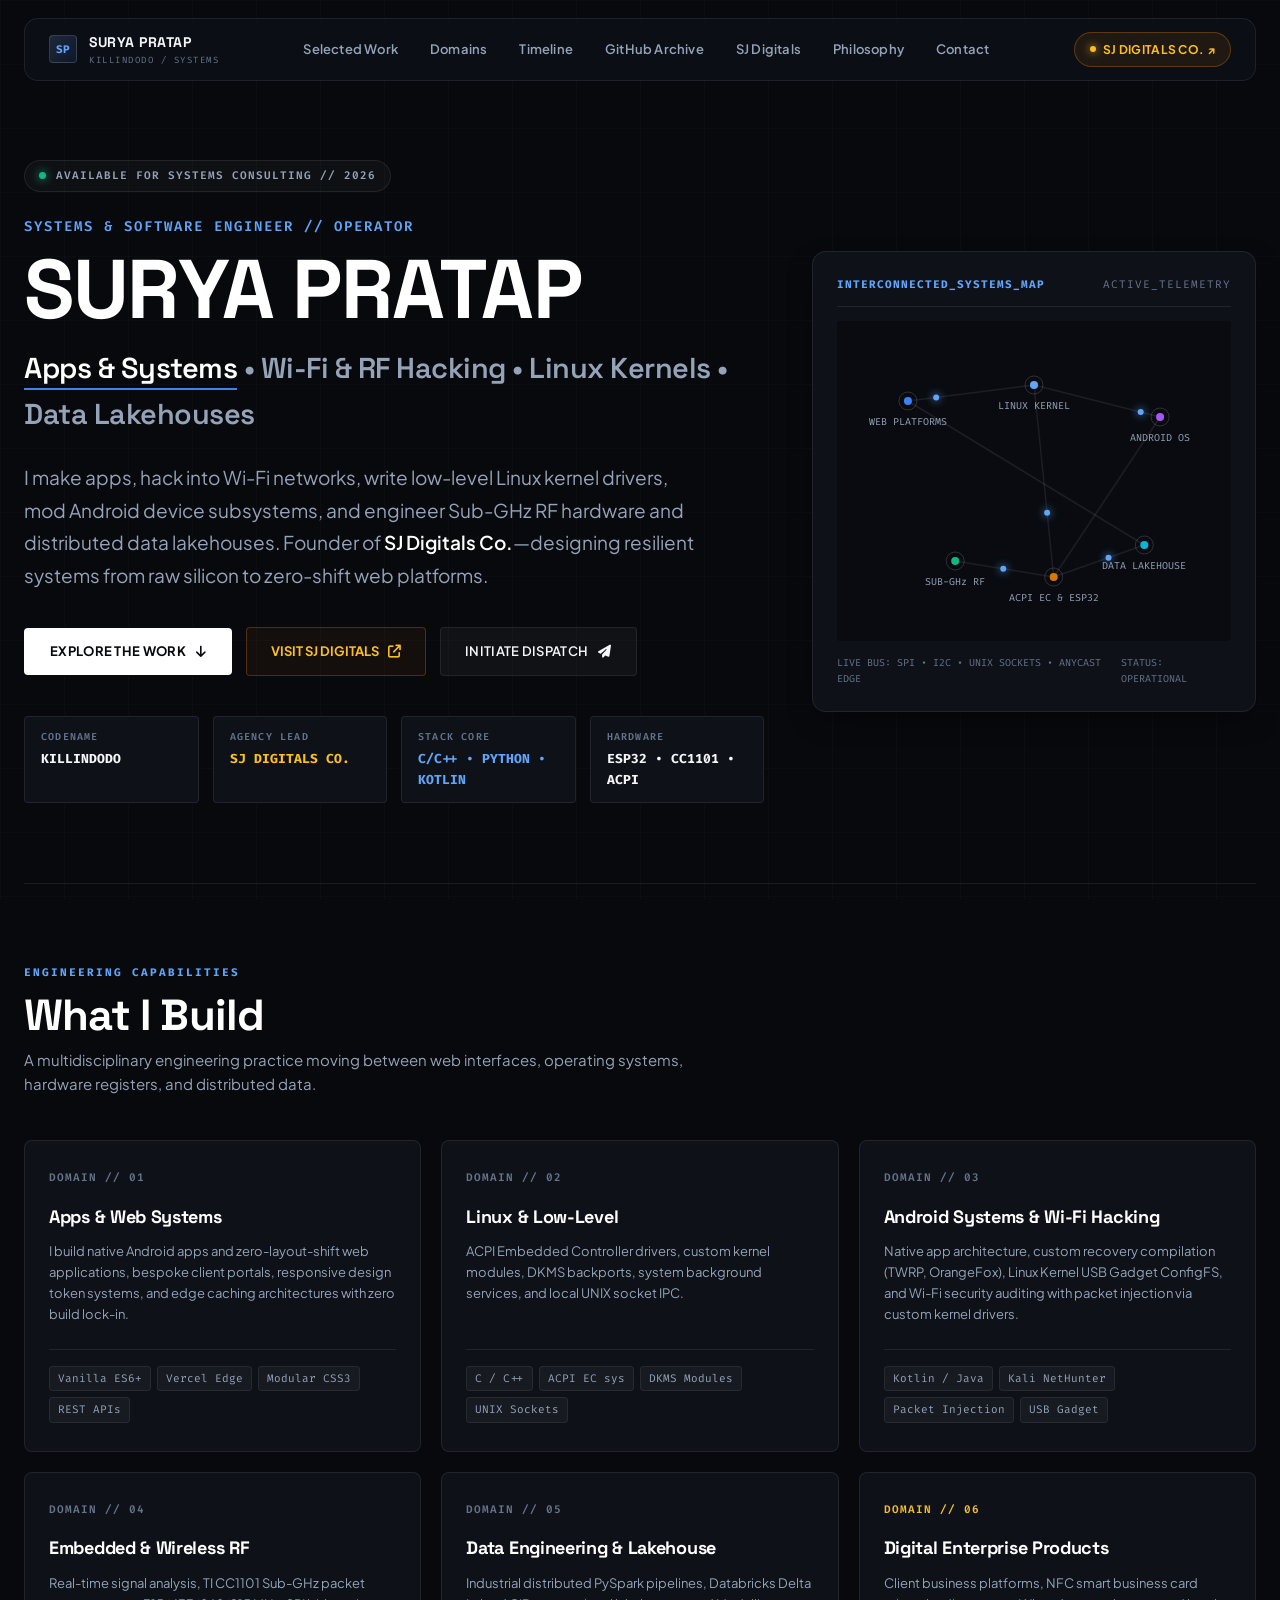
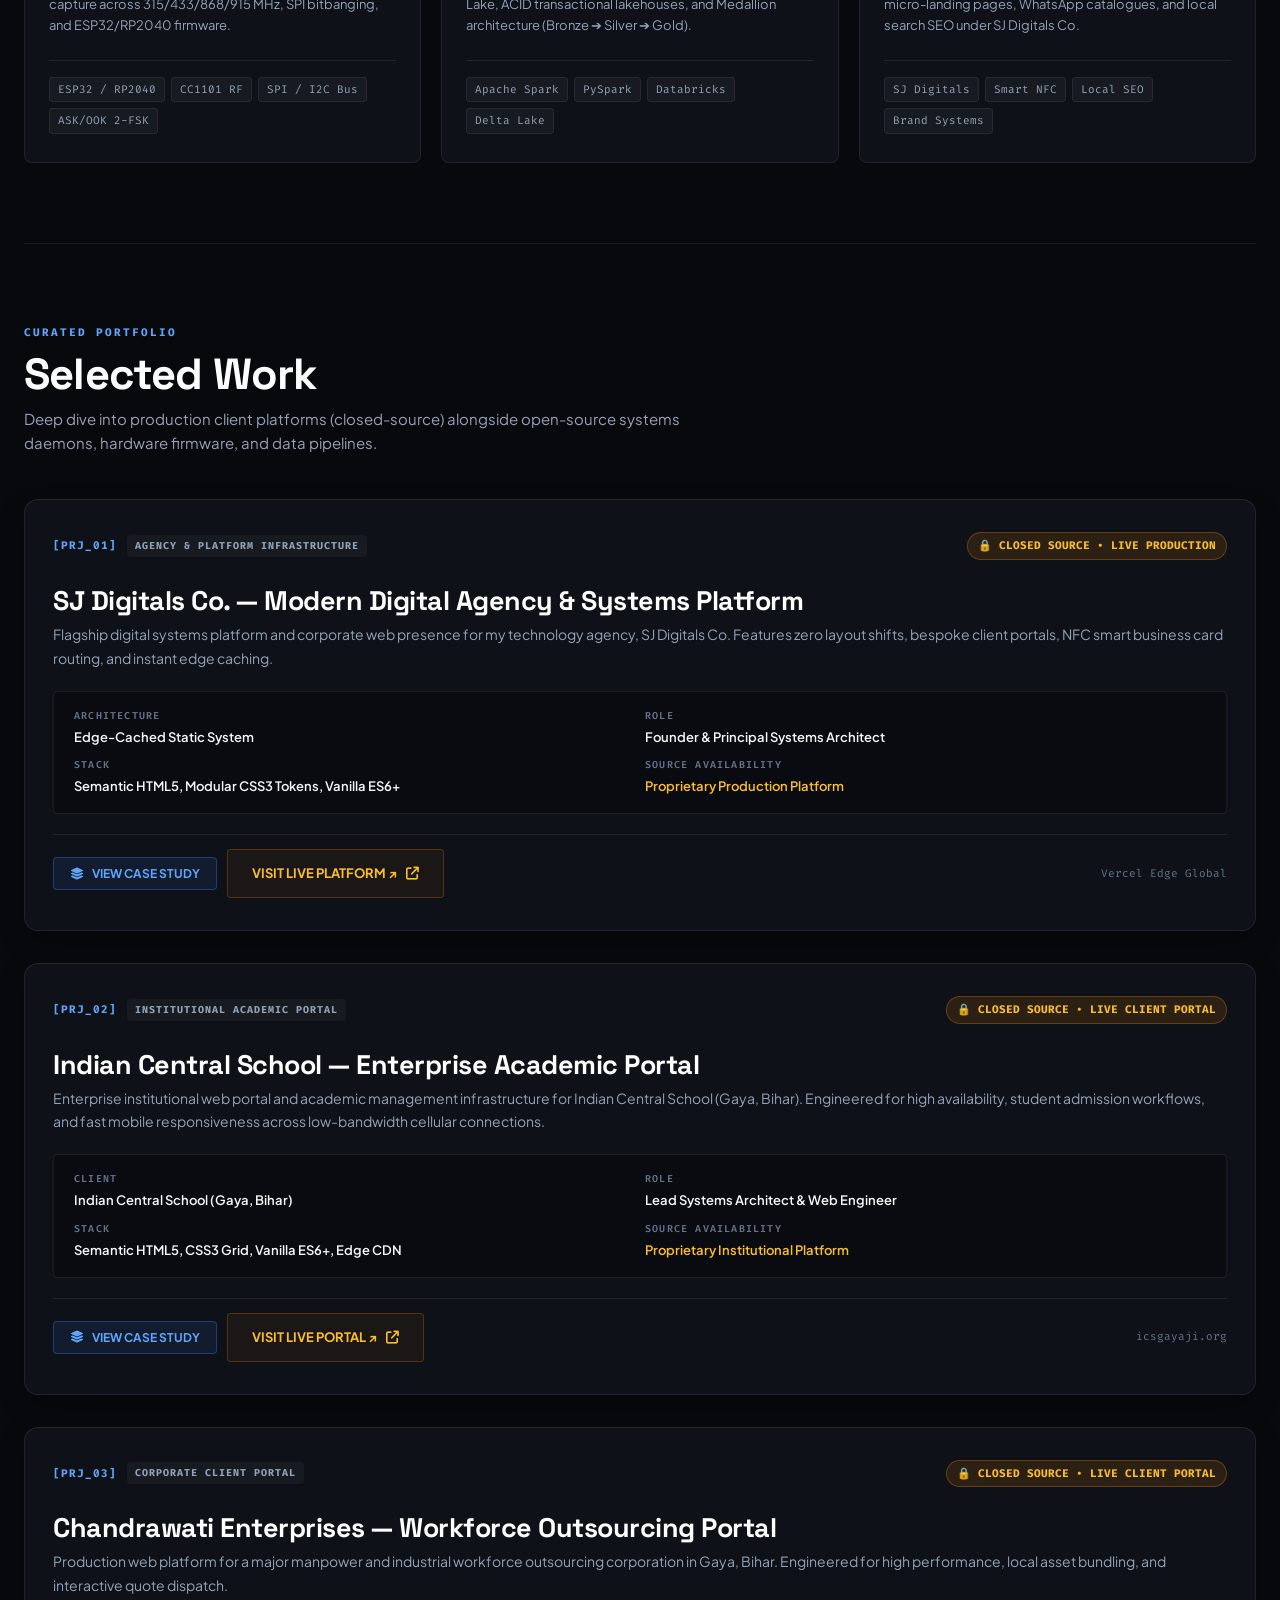
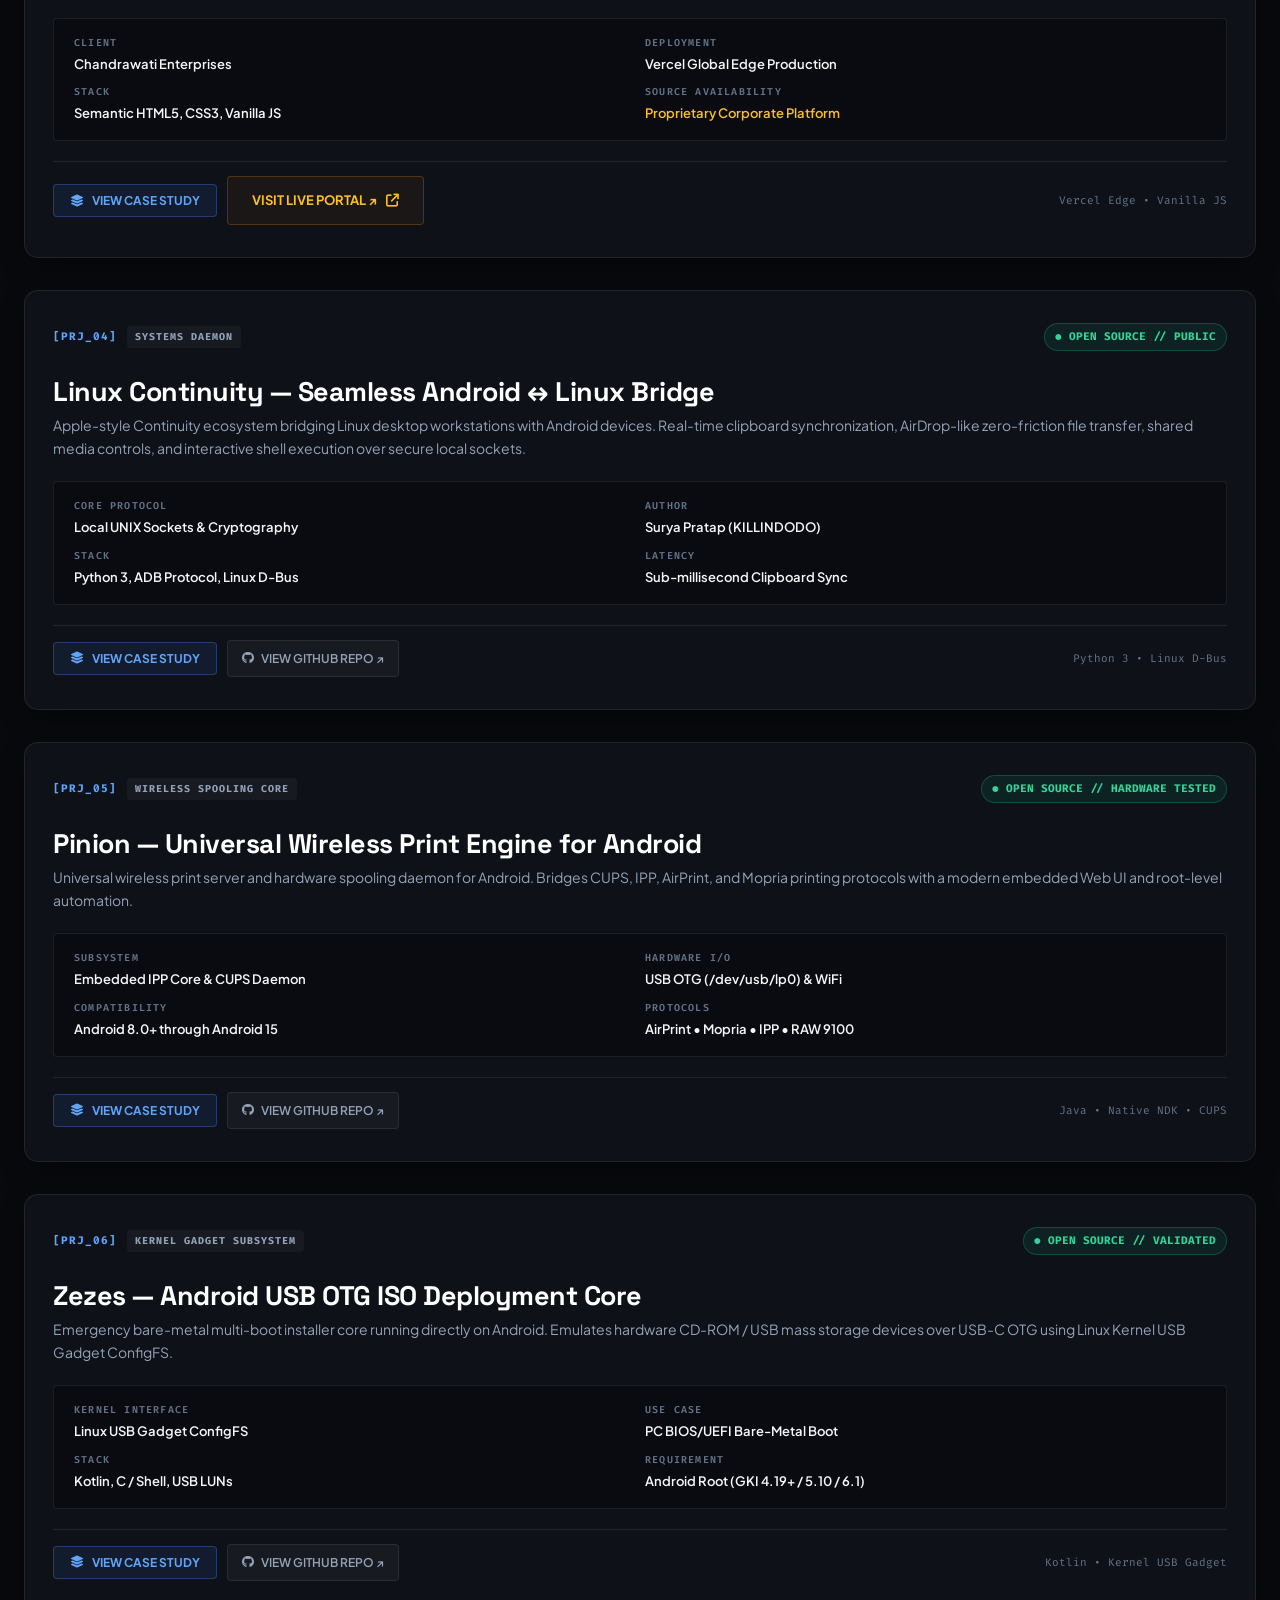
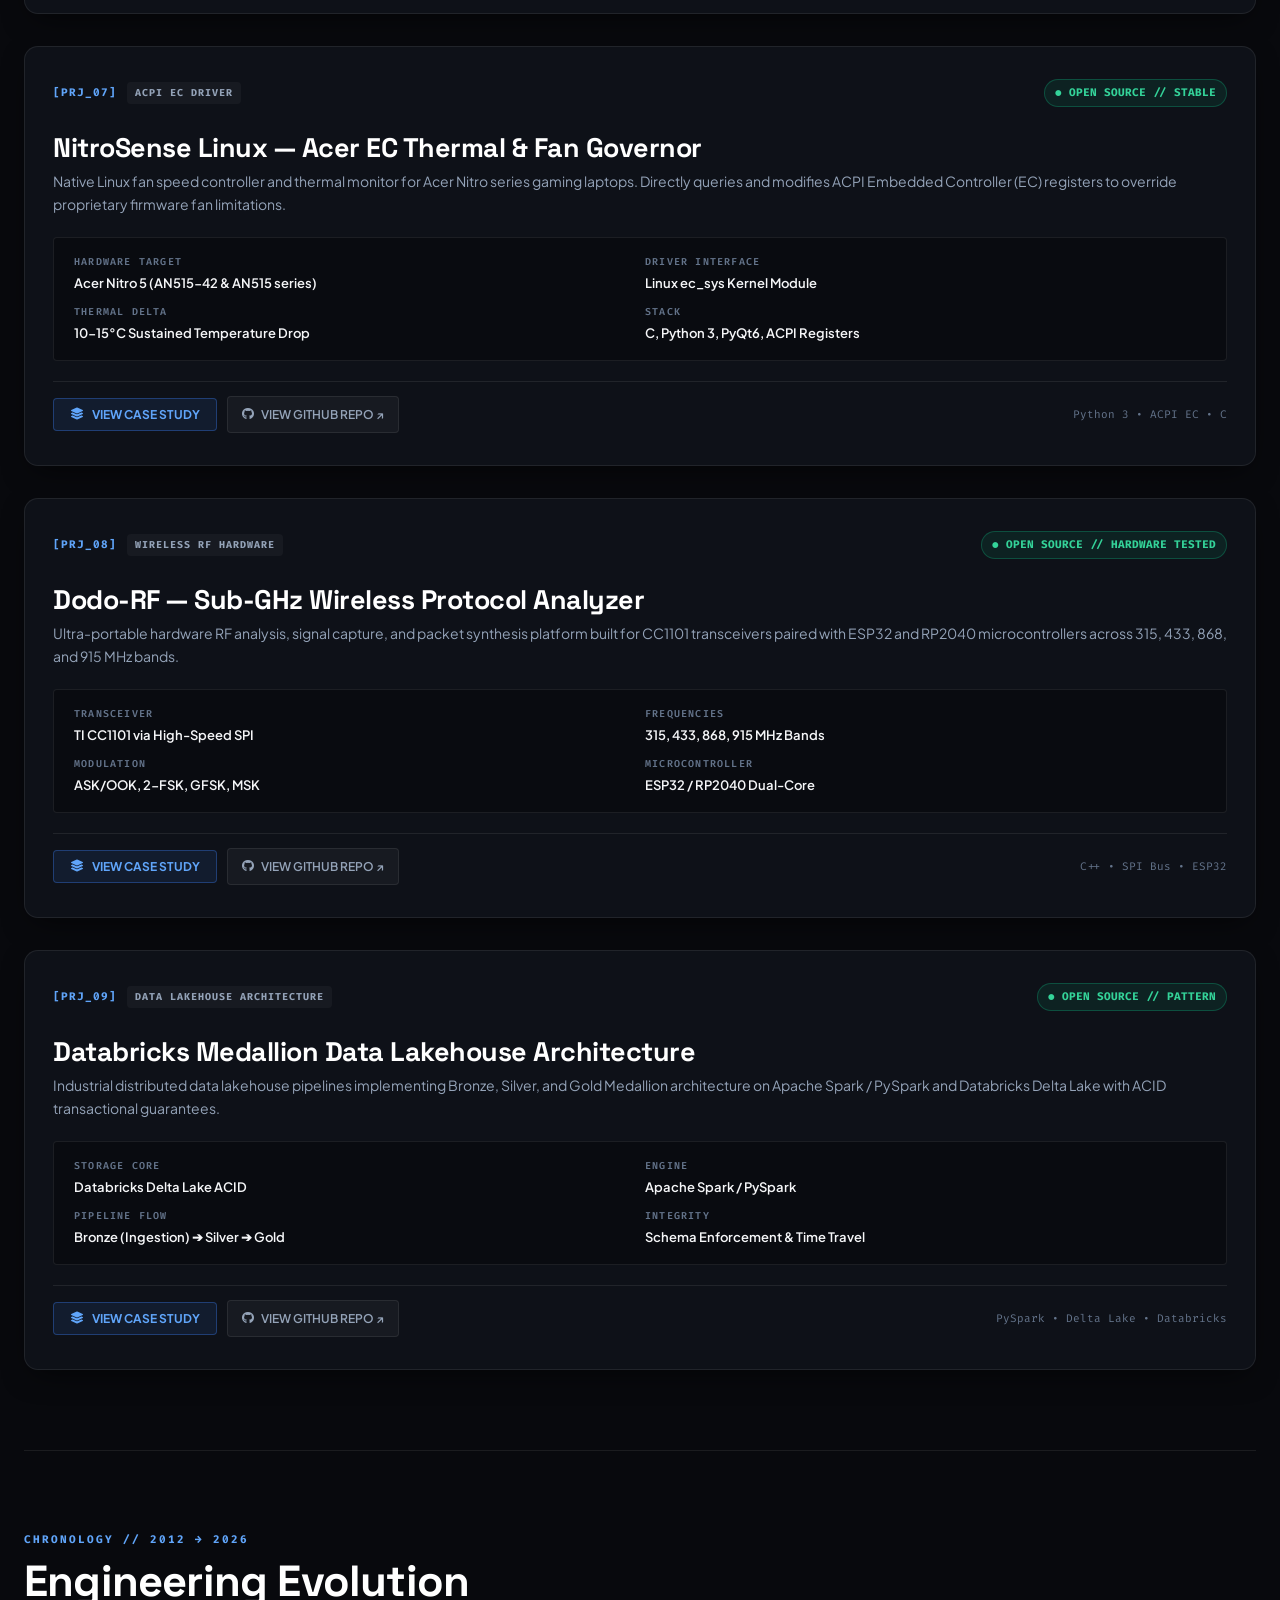
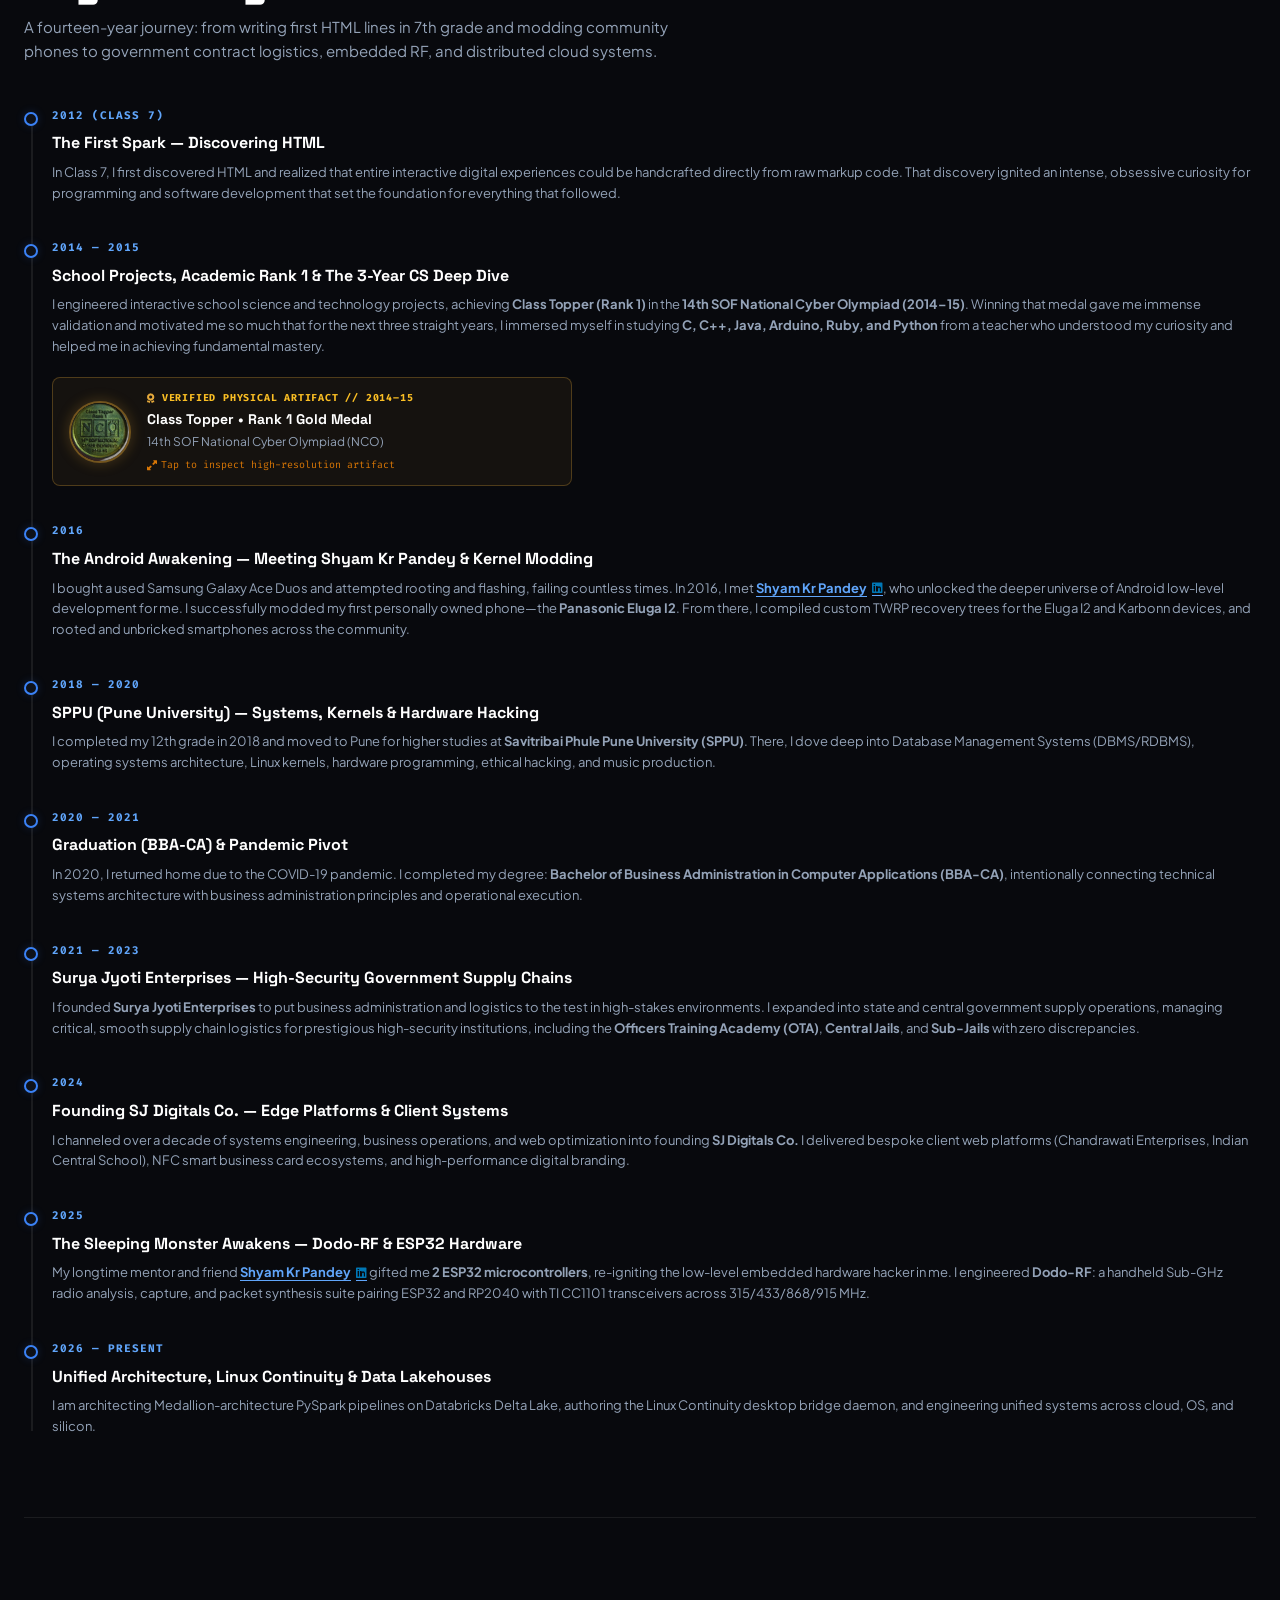
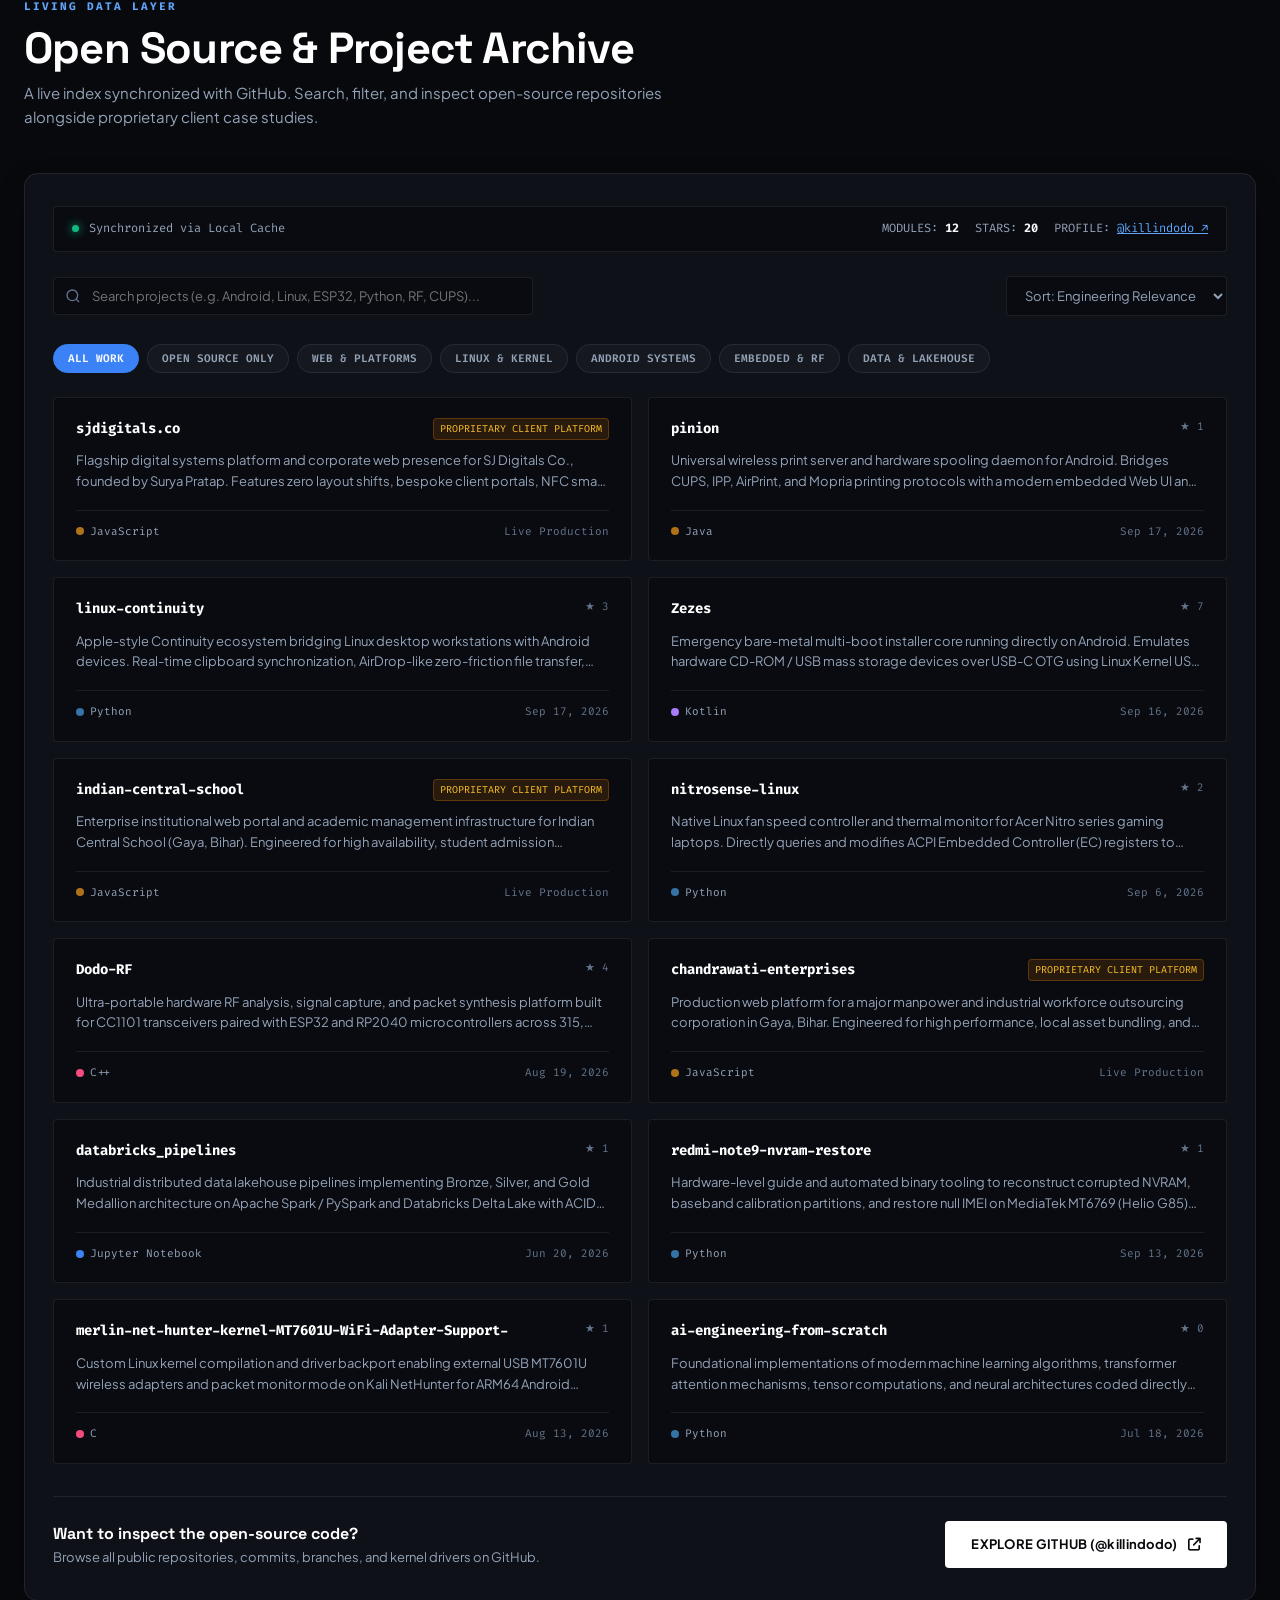
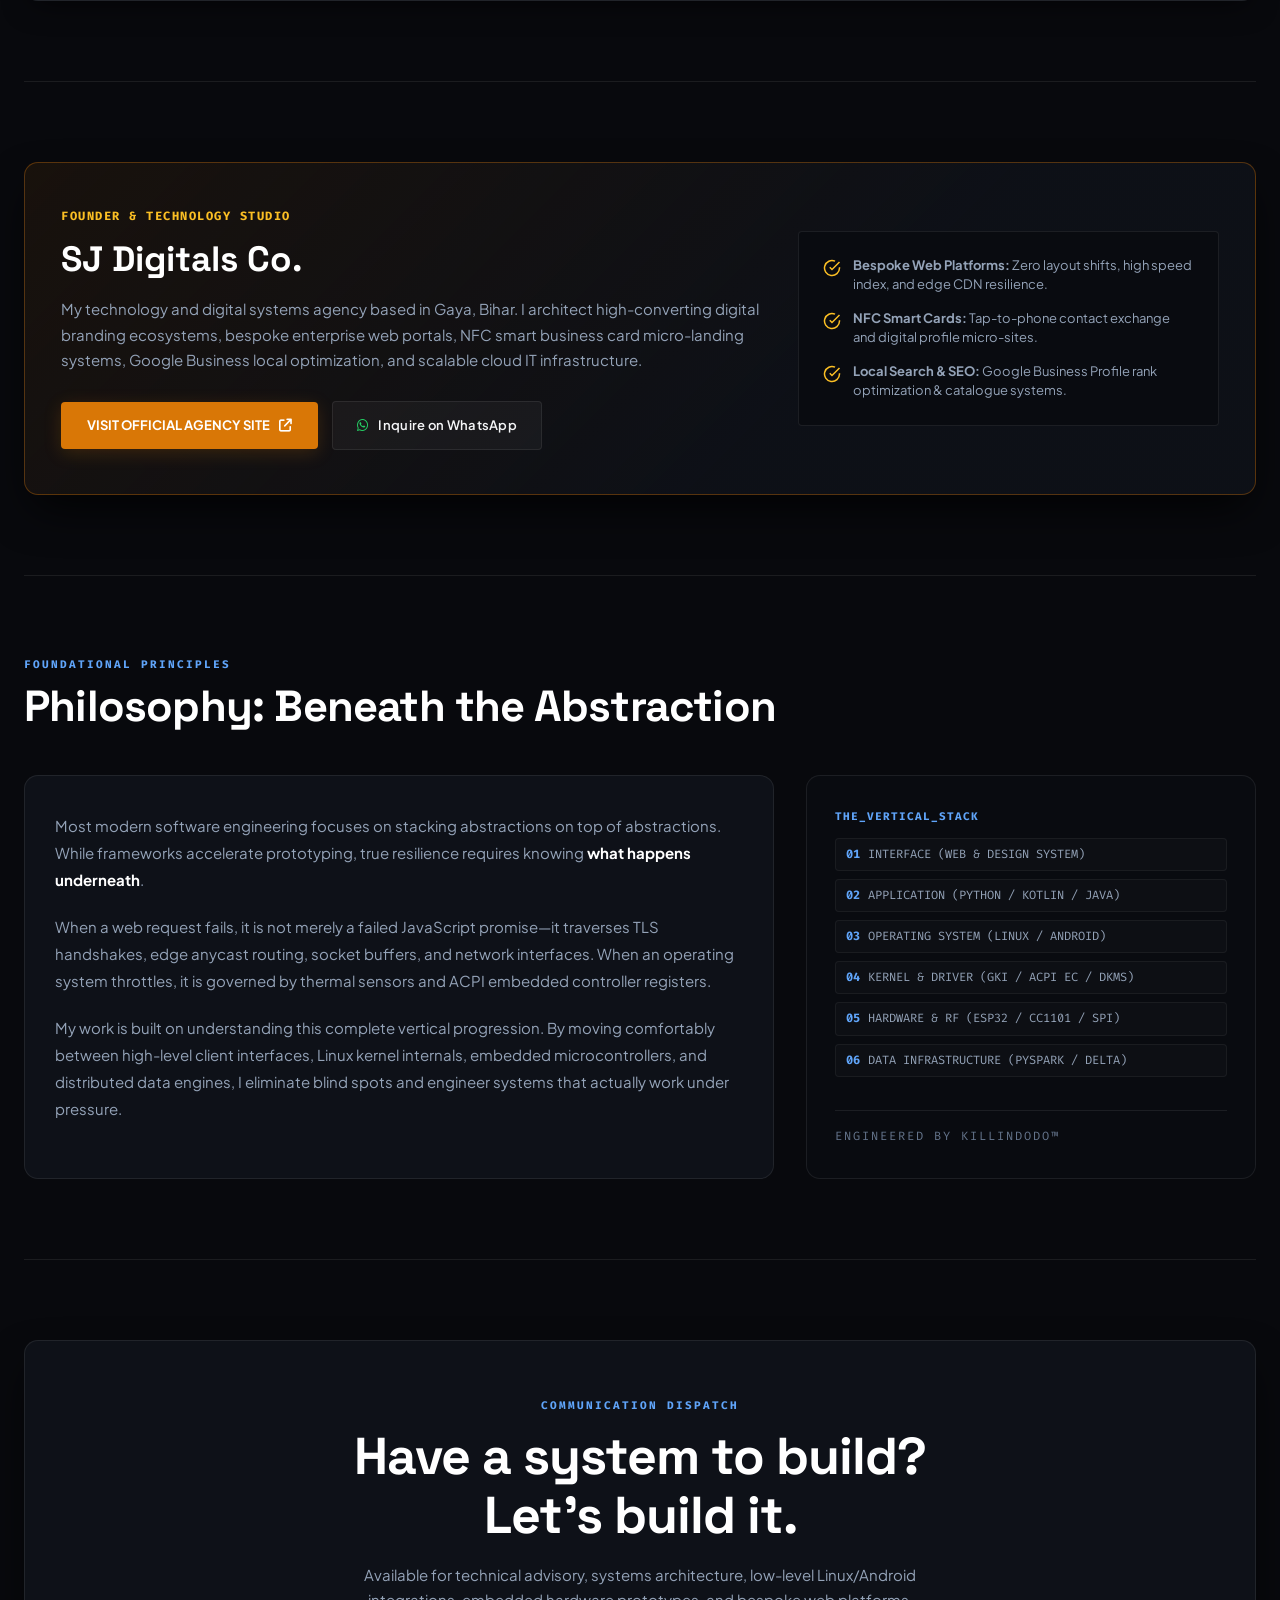
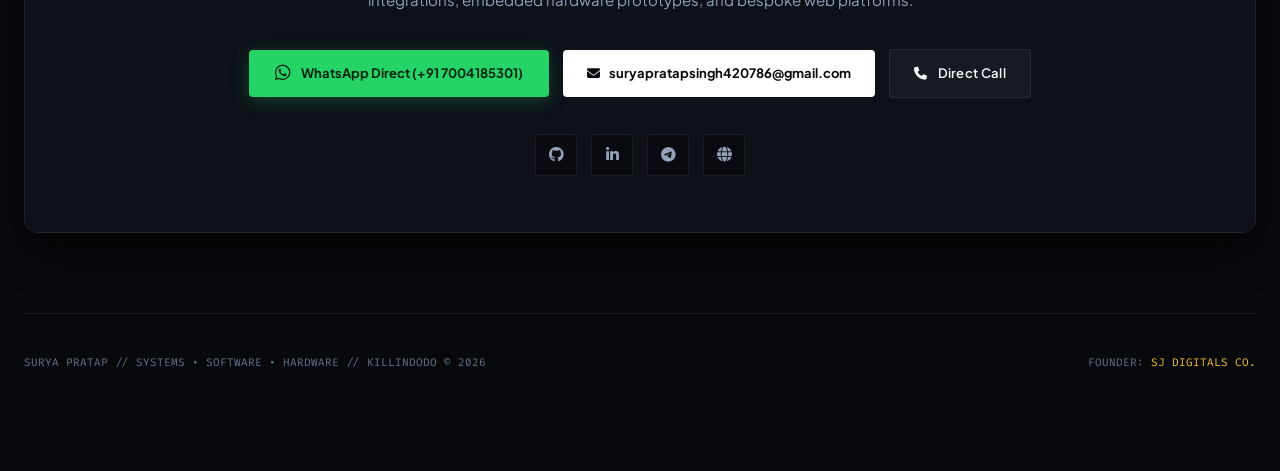
==== commit 295fe8f2: "feat(local): switch to first-person voice, integrate SOF Cyber Olympiad medal artifact, link Shyam P" ====
--- a/index.html
+++ b/index.html
@@ -66,15 +66,15 @@
                 </div>
 
                 <div class="hero-title-group">
-                    <div class="hero-eyebrow">SYSTEMS &amp; SOFTWARE ENGINEER</div>
+                    <div class="hero-eyebrow">SYSTEMS &amp; SOFTWARE ENGINEER // OPERATOR</div>
                     <h1 class="hero-name">SURYA PRATAP</h1>
                     <div class="hero-tagline">
-                        <span class="highlight-role">Software</span> • Hardware • Linux Kernel • Infrastructure
+                        <span class="highlight-role">Apps &amp; Systems</span> • Wi-Fi &amp; RF Hacking • Linux Kernels • Data Lakehouses
                     </div>
                 </div>
 
                 <p class="hero-statement">
-                    Founder of <strong>SJ Digitals Co.</strong> I design and build systems across the entire vertical stack—from zero-layout-shift web platforms and enterprise data lakehouses to low-level Linux kernel drivers, Android device subsystems, and Sub-GHz RF microcontrollers.
+                    I make apps, hack into Wi-Fi networks, write low-level Linux kernel drivers, mod Android device subsystems, and engineer Sub-GHz RF hardware and distributed data lakehouses. Founder of <strong>SJ Digitals Co.</strong>—designing resilient systems from raw silicon to zero-shift web platforms.
                 </p>
 
                 <div class="hero-actions">
@@ -140,8 +140,8 @@
                 <div class="domain-card">
                     <div>
                         <div class="domain-num">DOMAIN // 01</div>
-                        <h3 class="domain-name">Software &amp; Web Systems</h3>
-                        <p class="domain-desc">Zero-layout-shift web applications, client portals, responsive design token systems, and edge caching architectures with zero build lock-in.</p>
+                        <h3 class="domain-name">Apps &amp; Web Systems</h3>
+                        <p class="domain-desc">I build native Android apps and zero-layout-shift web applications, bespoke client portals, responsive design token systems, and edge caching architectures with zero build lock-in.</p>
                     </div>
                     <div class="domain-tech-stack">
                         <span class="tech-chip">Vanilla ES6+</span>
@@ -170,14 +170,14 @@
                 <div class="domain-card">
                     <div>
                         <div class="domain-num">DOMAIN // 03</div>
-                        <h3 class="domain-name">Android Systems</h3>
-                        <p class="domain-desc">Custom recovery compilation (TWRP, OrangeFox), Linux Kernel USB Gadget ConfigFS, GKI trees, Magisk/KernelSU modules, and root automation.</p>
+                        <h3 class="domain-name">Android Systems &amp; Wi-Fi Hacking</h3>
+                        <p class="domain-desc">Native app architecture, custom recovery compilation (TWRP, OrangeFox), Linux Kernel USB Gadget ConfigFS, and Wi-Fi security auditing with packet injection via custom kernel drivers.</p>
                     </div>
                     <div class="domain-tech-stack">
                         <span class="tech-chip">Kotlin / Java</span>
-                        <span class="tech-chip">GKI v4/6.1</span>
+                        <span class="tech-chip">Kali NetHunter</span>
+                        <span class="tech-chip">Packet Injection</span>
                         <span class="tech-chip">USB Gadget</span>
-                        <span class="tech-chip">EROFS Rootfs</span>
                     </div>
                 </div>
 
@@ -252,7 +252,7 @@
                     <div>
                         <h3 class="case-title">SJ Digitals Co. — Modern Digital Agency &amp; Systems Platform</h3>
                         <p class="case-desc">
-                            Flagship digital systems platform and corporate web presence for SJ Digitals Co., founded by Surya Pratap. Features zero layout shifts, bespoke client portals, NFC smart business card routing, and instant edge caching.
+                            Flagship digital systems platform and corporate web presence for my technology agency, SJ Digitals Co. Features zero layout shifts, bespoke client portals, NFC smart business card routing, and instant edge caching.
                         </p>
                     </div>
                     <div class="case-specs-table">
@@ -602,63 +602,77 @@
                 <div class="timeline-node">
                     <span class="timeline-year">2012 (CLASS 7)</span>
                     <h3 class="timeline-title">The First Spark — Discovering HTML</h3>
-                    <p class="timeline-desc">First learned about HTML in Class 7. Realizing that digital experiences could be handcrafted directly from raw markup code ignited an intense, obsessive curiosity for computer programming and software development that changed everything.</p>
+                    <p class="timeline-desc">In Class 7, I first discovered HTML and realized that entire interactive digital experiences could be handcrafted directly from raw markup code. That discovery ignited an intense, obsessive curiosity for programming and software development that set the foundation for everything that followed.</p>
                 </div>
 
                 <!-- 2014 - 2015 -->
                 <div class="timeline-node">
                     <span class="timeline-year">2014 — 2015</span>
                     <h3 class="timeline-title">School Projects, Academic Rank 1 &amp; The 3-Year CS Deep Dive</h3>
-                    <p class="timeline-desc">Engineered interactive school science and technology projects, achieving <strong>Class Topper (Rank 1)</strong> in the 2014–2015 academic year. The immense motivation from this victory fueled a relentless drive: for the next three straight years, studied <strong>C, C++, Java, Arduino, Ruby, and Python</strong> under a dedicated teacher who understood his curiosity and helped him achieve fundamental mastery.</p>
+                    <p class="timeline-desc">I engineered interactive school science and technology projects, achieving <strong>Class Topper (Rank 1)</strong> in the <strong>14th SOF National Cyber Olympiad (2014–15)</strong>. Winning that medal gave me immense validation and motivated me so much that for the next three straight years, I immersed myself in studying <strong>C, C++, Java, Arduino, Ruby, and Python</strong> from a teacher who understood my curiosity and helped me in achieving fundamental mastery.</p>
+                    
+                    <!-- Verified Physical Artifact (Medal) -->
+                    <div class="timeline-artifact-card" onclick="openMedalModal()" title="Click to inspect verified 14th SOF NCO Rank 1 Medal">
+                        <div class="artifact-thumb-wrapper">
+                            <img src="assets/images/medal.jpg" alt="14th SOF National Cyber Olympiad Class Topper Rank 1 Medal" class="artifact-thumb" loading="lazy">
+                            <div class="artifact-zoom-overlay"><i class="fas fa-search-plus"></i></div>
+                        </div>
+                        <div class="artifact-meta">
+                            <div class="artifact-kicker"><i class="fas fa-award" style="color: #E5A93C;"></i> VERIFIED PHYSICAL ARTIFACT // 2014–15</div>
+                            <div class="artifact-title">Class Topper • Rank 1 Gold Medal</div>
+                            <div class="artifact-sub">14th SOF National Cyber Olympiad (NCO)</div>
+                            <div class="artifact-tap-hint"><i class="fas fa-expand-alt"></i> Tap to inspect high-resolution artifact</div>
+                        </div>
+                    </div>
                 </div>
 
                 <!-- 2016 -->
                 <div class="timeline-node">
                     <span class="timeline-year">2016</span>
                     <h3 class="timeline-title">The Android Awakening — Meeting Shyam Kr Pandey &amp; Kernel Modding</h3>
-                    <p class="timeline-desc">Purchased a used Samsung Galaxy Ace Duos and attempted rooting and flashing, failing countless times. In 2016, met <strong>Shyam Kr Pandey</strong>, who unlocked the deeper universe of Android low-level development. Successfully modded his first personally owned phone—the <strong>Panasonic Eluga I2</strong>. Went on to compile custom TWRP recovery trees for the Eluga I2 and Karbonn devices, and rooted/unbricked community smartphones.</p>
+                    <p class="timeline-desc">I bought a used Samsung Galaxy Ace Duos and attempted rooting and flashing, failing countless times. In 2016, I met <a href="https://in.linkedin.com/in/shyam-pandey-5ab20262" target="_blank" rel="noopener noreferrer" class="timeline-mentor-link"><strong>Shyam Kr Pandey</strong> <i class="fab fa-linkedin"></i></a>, who unlocked the deeper universe of Android low-level development for me. I successfully modded my first personally owned phone—the <strong>Panasonic Eluga I2</strong>. From there, I compiled custom TWRP recovery trees for the Eluga I2 and Karbonn devices, and rooted and unbricked smartphones across the community.</p>
                 </div>
 
                 <!-- 2018 - 2020 -->
                 <div class="timeline-node">
                     <span class="timeline-year">2018 — 2020</span>
                     <h3 class="timeline-title">SPPU (Pune University) — Systems, Kernels &amp; Hardware Hacking</h3>
-                    <p class="timeline-desc">Completed 12th grade in 2018 and moved to Pune for higher studies at <strong>Savitribai Phule Pune University (SPPU)</strong>. Immersed deeply in Database Management Systems (DBMS/RDBMS), Operating Systems architecture, Linux kernels, hardware programming, ethical hacking, and music production.</p>
+                    <p class="timeline-desc">I completed my 12th grade in 2018 and moved to Pune for higher studies at <strong>Savitribai Phule Pune University (SPPU)</strong>. There, I dove deep into Database Management Systems (DBMS/RDBMS), operating systems architecture, Linux kernels, hardware programming, ethical hacking, and music production.</p>
                 </div>
 
                 <!-- 2020 - 2021 -->
                 <div class="timeline-node">
                     <span class="timeline-year">2020 — 2021</span>
                     <h3 class="timeline-title">Graduation (BBA-CA) &amp; Pandemic Pivot</h3>
-                    <p class="timeline-desc">Returned home in 2020 due to the COVID-19 pandemic. Successfully earned his degree: <strong>Bachelor of Business Administration in Computer Applications (BBA-CA)</strong>, intentionally connecting technical systems architecture with business administration principles.</p>
+                    <p class="timeline-desc">In 2020, I returned home due to the COVID-19 pandemic. I completed my degree: <strong>Bachelor of Business Administration in Computer Applications (BBA-CA)</strong>, intentionally connecting technical systems architecture with business administration principles and operational execution.</p>
                 </div>
 
                 <!-- 2021 - 2023 -->
                 <div class="timeline-node">
                     <span class="timeline-year">2021 — 2023</span>
                     <h3 class="timeline-title">Surya Jyoti Enterprises — High-Security Government Supply Chains</h3>
-                    <p class="timeline-desc">Founded <strong>Surya Jyoti Enterprises</strong> to put business administration and logistics to the test in high-stakes environments. Expanded into state and central government supply operations, managing critical, smooth supply chain logistics for prestigious high-security institutions, including the <strong>Officers Training Academy (OTA)</strong>, <strong>Central Jails</strong>, and <strong>Sub-Jails</strong> with zero discrepancies.</p>
+                    <p class="timeline-desc">I founded <strong>Surya Jyoti Enterprises</strong> to put business administration and logistics to the test in high-stakes environments. I expanded into state and central government supply operations, managing critical, smooth supply chain logistics for prestigious high-security institutions, including the <strong>Officers Training Academy (OTA)</strong>, <strong>Central Jails</strong>, and <strong>Sub-Jails</strong> with zero discrepancies.</p>
                 </div>
 
                 <!-- 2024 -->
                 <div class="timeline-node">
                     <span class="timeline-year">2024</span>
                     <h3 class="timeline-title">Founding SJ Digitals Co. — Edge Platforms &amp; Client Systems</h3>
-                    <p class="timeline-desc">Channeling over a decade of systems engineering, business operations, and web optimization into founding <strong>SJ Digitals Co.</strong> Delivered bespoke client web platforms (Chandrawati Enterprises, Indian Central School), NFC smart business card ecosystems, and high-performance digital branding.</p>
+                    <p class="timeline-desc">I channeled over a decade of systems engineering, business operations, and web optimization into founding <strong>SJ Digitals Co.</strong> I delivered bespoke client web platforms (Chandrawati Enterprises, Indian Central School), NFC smart business card ecosystems, and high-performance digital branding.</p>
                 </div>
 
                 <!-- 2025 -->
                 <div class="timeline-node">
                     <span class="timeline-year">2025</span>
                     <h3 class="timeline-title">The Sleeping Monster Awakens — Dodo-RF &amp; ESP32 Hardware</h3>
-                    <p class="timeline-desc">Longtime mentor and friend <strong>Shyam Kr Pandey</strong> gifted him <strong>2 ESP32 microcontrollers</strong>, re-awakening the low-level embedded hardware hacker inside. Engineered <strong>Dodo-RF</strong>: a handheld Sub-GHz radio analysis, capture, and packet synthesis suite pairing ESP32 and RP2040 with TI CC1101 transceivers across 315/433/868/915 MHz.</p>
+                    <p class="timeline-desc">My longtime mentor and friend <a href="https://in.linkedin.com/in/shyam-pandey-5ab20262" target="_blank" rel="noopener noreferrer" class="timeline-mentor-link"><strong>Shyam Kr Pandey</strong> <i class="fab fa-linkedin"></i></a> gifted me <strong>2 ESP32 microcontrollers</strong>, re-igniting the low-level embedded hardware hacker in me. I engineered <strong>Dodo-RF</strong>: a handheld Sub-GHz radio analysis, capture, and packet synthesis suite pairing ESP32 and RP2040 with TI CC1101 transceivers across 315/433/868/915 MHz.</p>
                 </div>
 
                 <!-- 2026 -->
                 <div class="timeline-node">
                     <span class="timeline-year">2026 — PRESENT</span>
                     <h3 class="timeline-title">Unified Architecture, Linux Continuity &amp; Data Lakehouses</h3>
-                    <p class="timeline-desc">Architecting Medallion-architecture PySpark pipelines on Databricks Delta Lake, authoring the Linux Continuity desktop bridge daemon, and engineering unified systems across cloud, OS, and silicon.</p>
+                    <p class="timeline-desc">I am architecting Medallion-architecture PySpark pipelines on Databricks Delta Lake, authoring the Linux Continuity desktop bridge daemon, and engineering unified systems across cloud, OS, and silicon.</p>
                 </div>
             </div>
         </section>
@@ -738,7 +752,7 @@
                     <div class="agency-eyebrow">FOUNDER &amp; TECHNOLOGY STUDIO</div>
                     <h2 class="agency-headline">SJ Digitals Co.</h2>
                     <p class="agency-text">
-                        A technology and digital systems agency founded by Surya Pratap, based in Gaya, Bihar. We architect high-converting digital branding ecosystems, bespoke enterprise web portals, NFC smart business card micro-landing systems, Google Business local optimization, and scalable cloud IT infrastructure.
+                        My technology and digital systems agency based in Gaya, Bihar. I architect high-converting digital branding ecosystems, bespoke enterprise web portals, NFC smart business card micro-landing systems, Google Business local optimization, and scalable cloud IT infrastructure.
                     </p>
                     <div class="agency-actions">
                         <a href="https://sjdigitals.vercel.app/" target="_blank" class="btn-agency-primary">
@@ -893,13 +907,57 @@
         </div>
     </div>
 
+    <!-- ─── MEDAL INSPECTION MODAL / LIGHTBOX ─── -->
+    <div class="medal-modal-backdrop" id="medalModal" role="dialog" aria-modal="true" aria-label="Medal Inspection">
+        <div class="medal-modal-card">
+            <button class="drawer-close-btn" onclick="closeMedalModal()" aria-label="Close Medal Modal">✕</button>
+            <div class="medal-modal-header">
+                <span class="drawer-section-num" style="margin-top: 0; color: var(--amber-light);">PHYSICAL ARTIFACT ARCHIVE // 2014–15</span>
+                <h3 class="medal-modal-title">14th SOF National Cyber Olympiad Medal</h3>
+                <p class="medal-modal-sub">Class Topper • Rank 1 — Science Olympiad Foundation</p>
+            </div>
+            <div class="medal-modal-body">
+                <div class="medal-modal-image-wrap">
+                    <img src="assets/images/medal.jpg" alt="14th SOF National Cyber Olympiad Class Topper Rank 1 Medal" class="medal-modal-img">
+                </div>
+                <div class="medal-modal-details">
+                    <div class="medal-badge-verified">
+                        <i class="fas fa-certificate" style="color: #E5A93C;"></i>
+                        <span>VERIFIED PHYSICAL ARTIFACT</span>
+                    </div>
+                    <div class="medal-info-grid">
+                        <div class="medal-info-row">
+                            <span class="info-label">AWARD</span>
+                            <span class="info-val">Class Topper, Rank 1</span>
+                        </div>
+                        <div class="medal-info-row">
+                            <span class="info-label">COMPETITION</span>
+                            <span class="info-val">14th SOF National Cyber Olympiad (NCO)</span>
+                        </div>
+                        <div class="medal-info-row">
+                            <span class="info-label">SESSION</span>
+                            <span class="info-val">Academic Year 2014–2015</span>
+                        </div>
+                        <div class="medal-info-row">
+                            <span class="info-label">FOUNDATION</span>
+                            <span class="info-val">Science Olympiad Foundation (SOF)</span>
+                        </div>
+                    </div>
+                    <p class="medal-modal-note">
+                        "Winning this medal gave me immense validation and sparked my obsession. For the next three straight years, I studied C, C++, Java, Arduino, Ruby, and Python under a teacher who understood my curiosity and helped me in achieving fundamental mastery."
+                    </p>
+                </div>
+            </div>
+        </div>
+    </div>
+
     <!-- ─── EASTER EGG DIAGNOSTIC HUD ─── -->
     <div class="diagnostic-hud" id="diagnosticHud">
         <span class="hud-close-x" onclick="closeDiagnosticHud()">✕</span>
         <div style="font-weight: 700; color: #ffffff; border-bottom: 1px solid var(--border-hairline); padding-bottom: 4px;">KILLINDODO_DIAGNOSTICS // v2026</div>
         <div>OPERATOR: SURYA PRATAP</div>
         <div>JOURNEY: 2012 (CLASS 7) ➔ 2026</div>
-        <div>MENTOR: SHYAM KR PANDEY (ANDROID &amp; ESP32)</div>
+        <div>MENTOR: <a href="https://in.linkedin.com/in/shyam-pandey-5ab20262" target="_blank" rel="noopener noreferrer" style="color: var(--cobalt-light); text-decoration: underline;">SHYAM KR PANDEY</a> (ANDROID &amp; ESP32)</div>
         <div>ENTERPRISE: SURYA JYOTI ENTERPRISES ➔ SJ DIGITALS CO.</div>
         <div>KERNEL: GKI v4/6.1 • EROFS ROOTFS</div>
         <div>HARDWARE: TI CC1101 @ 433.92MHz • ESP32</div>
--- a/style.css
+++ b/style.css
@@ -1216,6 +1216,274 @@
     font-size: 13px;
     color: var(--text-secondary);
     line-height: 1.6;
+}
+
+.timeline-mentor-link {
+    color: var(--cobalt-light);
+    text-decoration: underline;
+    text-underline-offset: 3px;
+    display: inline-flex;
+    align-items: center;
+    gap: 5px;
+    transition: color 0.15s ease, text-shadow 0.15s ease;
+}
+
+.timeline-mentor-link:hover {
+    color: #ffffff;
+    text-shadow: 0 0 10px rgba(56, 189, 248, 0.6);
+}
+
+.timeline-mentor-link i {
+    font-size: 12px;
+    color: #0077b5;
+}
+
+/* Physical Artifact Preview (Medal) */
+.timeline-artifact-card {
+    margin-top: 14px;
+    display: flex;
+    align-items: center;
+    gap: 16px;
+    background: rgba(229, 169, 60, 0.06);
+    border: 1px solid rgba(229, 169, 60, 0.28);
+    border-radius: var(--radius-sm);
+    padding: 12px 16px;
+    cursor: pointer;
+    transition: all var(--transition-smooth);
+    max-width: 520px;
+}
+
+.timeline-artifact-card:hover {
+    background: rgba(229, 169, 60, 0.12);
+    border-color: rgba(229, 169, 60, 0.6);
+    transform: translateY(-2px);
+    box-shadow: 0 8px 24px rgba(229, 169, 60, 0.15);
+}
+
+.artifact-thumb-wrapper {
+    position: relative;
+    width: 62px;
+    height: 62px;
+    flex-shrink: 0;
+    border-radius: 50%;
+    overflow: hidden;
+    border: 2px solid rgba(229, 169, 60, 0.5);
+    box-shadow: 0 0 14px rgba(229, 169, 60, 0.25);
+    background: #000;
+}
+
+.artifact-thumb {
+    width: 100%;
+    height: 100%;
+    object-fit: cover;
+    display: block;
+    transition: transform 0.3s ease;
+}
+
+.timeline-artifact-card:hover .artifact-thumb {
+    transform: scale(1.1);
+}
+
+.artifact-zoom-overlay {
+    position: absolute;
+    inset: 0;
+    background: rgba(0, 0, 0, 0.5);
+    display: flex;
+    align-items: center;
+    justify-content: center;
+    opacity: 0;
+    transition: opacity 0.2s ease;
+    color: var(--amber-light);
+    font-size: 15px;
+}
+
+.timeline-artifact-card:hover .artifact-zoom-overlay {
+    opacity: 1;
+}
+
+.artifact-meta {
+    display: flex;
+    flex-direction: column;
+    gap: 2px;
+}
+
+.artifact-kicker {
+    font-family: var(--font-mono);
+    font-size: 10px;
+    letter-spacing: 0.8px;
+    color: var(--amber-light);
+    font-weight: 700;
+    display: flex;
+    align-items: center;
+    gap: 6px;
+}
+
+.artifact-title {
+    font-family: var(--font-display);
+    font-size: 14px;
+    font-weight: 700;
+    color: #ffffff;
+}
+
+.artifact-sub {
+    font-size: 12px;
+    color: var(--text-secondary);
+}
+
+.artifact-tap-hint {
+    font-family: var(--font-mono);
+    font-size: 10px;
+    color: var(--amber);
+    margin-top: 4px;
+    display: flex;
+    align-items: center;
+    gap: 4px;
+}
+
+/* Medal Inspection Modal / Lightbox */
+.medal-modal-backdrop {
+    position: fixed;
+    top: 0; left: 0; right: 0; bottom: 0;
+    background: rgba(0, 0, 0, 0.88);
+    backdrop-filter: blur(12px);
+    -webkit-backdrop-filter: blur(12px);
+    z-index: 2100;
+    display: none;
+    align-items: center;
+    justify-content: center;
+    padding: 20px;
+    opacity: 0;
+    transition: opacity var(--transition-smooth);
+}
+
+.medal-modal-backdrop.active {
+    display: flex;
+    opacity: 1;
+}
+
+.medal-modal-card {
+    position: relative;
+    background: #0d1017;
+    border: 1px solid rgba(229, 169, 60, 0.4);
+    border-radius: var(--radius-md);
+    width: 100%;
+    max-width: 660px;
+    padding: 32px 28px;
+    box-shadow: 0 24px 60px rgba(0, 0, 0, 0.9), 0 0 40px rgba(229, 169, 60, 0.12);
+    display: flex;
+    flex-direction: column;
+    gap: 20px;
+    transform: scale(0.96);
+    transition: transform var(--transition-smooth);
+}
+
+.medal-modal-backdrop.active .medal-modal-card {
+    transform: scale(1);
+}
+
+.medal-modal-header {
+    border-bottom: 1px solid var(--border-hairline);
+    padding-bottom: 12px;
+}
+
+.medal-modal-title {
+    font-family: var(--font-display);
+    font-size: 19px;
+    font-weight: 700;
+    color: #ffffff;
+    margin-top: 4px;
+}
+
+.medal-modal-sub {
+    font-size: 13px;
+    color: var(--amber-light);
+    margin-top: 2px;
+}
+
+.medal-modal-body {
+    display: grid;
+    grid-template-columns: 1fr;
+    gap: 24px;
+    align-items: center;
+}
+
+@media (min-width: 600px) {
+    .medal-modal-body {
+        grid-template-columns: 210px 1fr;
+    }
+}
+
+.medal-modal-image-wrap {
+    position: relative;
+    width: 100%;
+    max-width: 210px;
+    margin: 0 auto;
+    aspect-ratio: 1 / 1;
+    border-radius: 50%;
+    overflow: hidden;
+    border: 3px solid rgba(229, 169, 60, 0.6);
+    box-shadow: 0 0 35px rgba(229, 169, 60, 0.3);
+    background: #000;
+}
+
+.medal-modal-img {
+    width: 100%;
+    height: 100%;
+    object-fit: cover;
+    display: block;
+}
+
+.medal-badge-verified {
+    display: inline-flex;
+    align-items: center;
+    gap: 6px;
+    padding: 4px 10px;
+    border-radius: 999px;
+    background: rgba(229, 169, 60, 0.12);
+    border: 1px solid rgba(229, 169, 60, 0.3);
+    font-family: var(--font-mono);
+    font-size: 11px;
+    color: var(--amber-light);
+    font-weight: 700;
+    margin-bottom: 12px;
+}
+
+.medal-info-grid {
+    display: flex;
+    flex-direction: column;
+    gap: 8px;
+    margin-bottom: 14px;
+    font-family: var(--font-mono);
+    font-size: 11px;
+}
+
+.medal-info-row {
+    display: flex;
+    justify-content: space-between;
+    padding-bottom: 6px;
+    border-bottom: 1px solid rgba(255, 255, 255, 0.05);
+}
+
+.info-label {
+    color: var(--text-tertiary);
+}
+
+.info-val {
+    color: #ffffff;
+    font-weight: 600;
+}
+
+.medal-modal-note {
+    font-size: 12px;
+    color: var(--text-secondary);
+    line-height: 1.6;
+    border-left: 2px solid var(--amber);
+    padding-left: 12px;
+    font-style: italic;
+    background: rgba(0, 0, 0, 0.2);
+    padding-top: 8px;
+    padding-bottom: 8px;
+    border-radius: 0 var(--radius-xs) var(--radius-xs) 0;
 }
 
 /* ─── 6. ABOUT & PHILOSOPHY ─── */
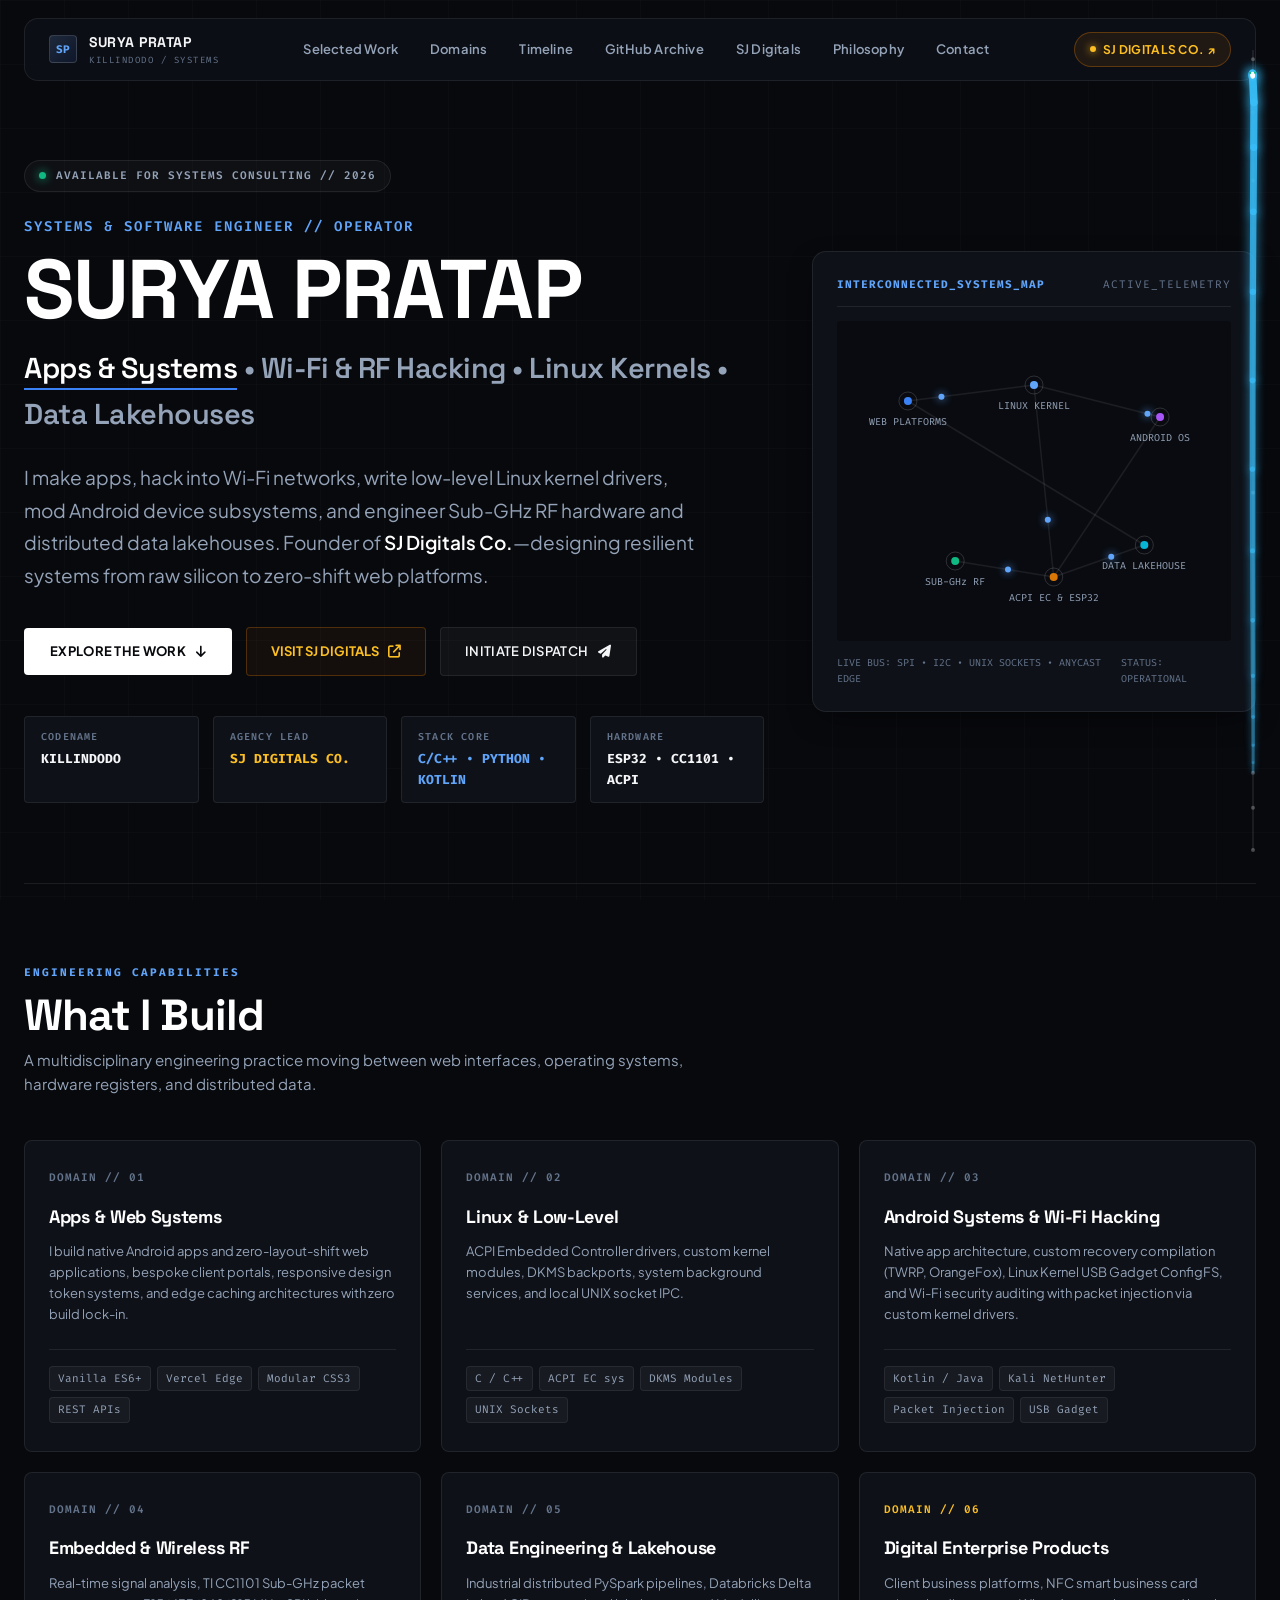
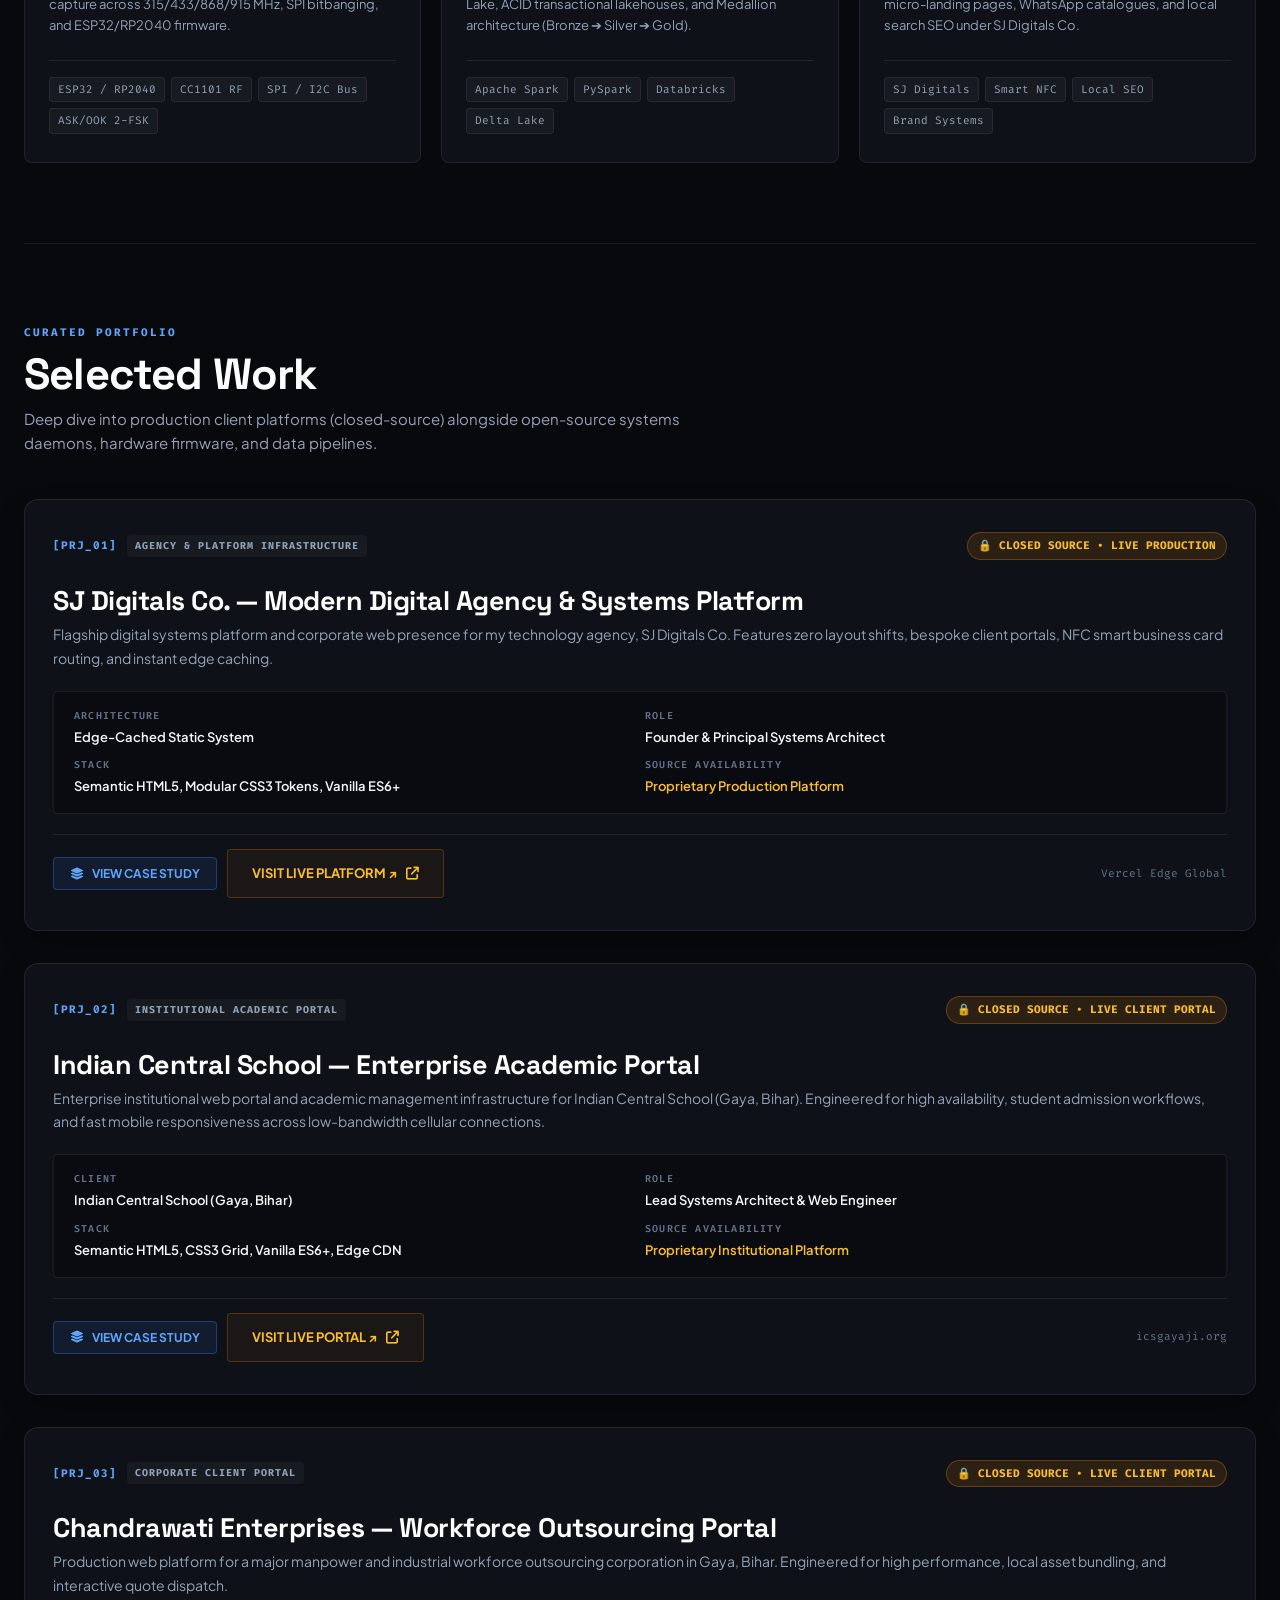
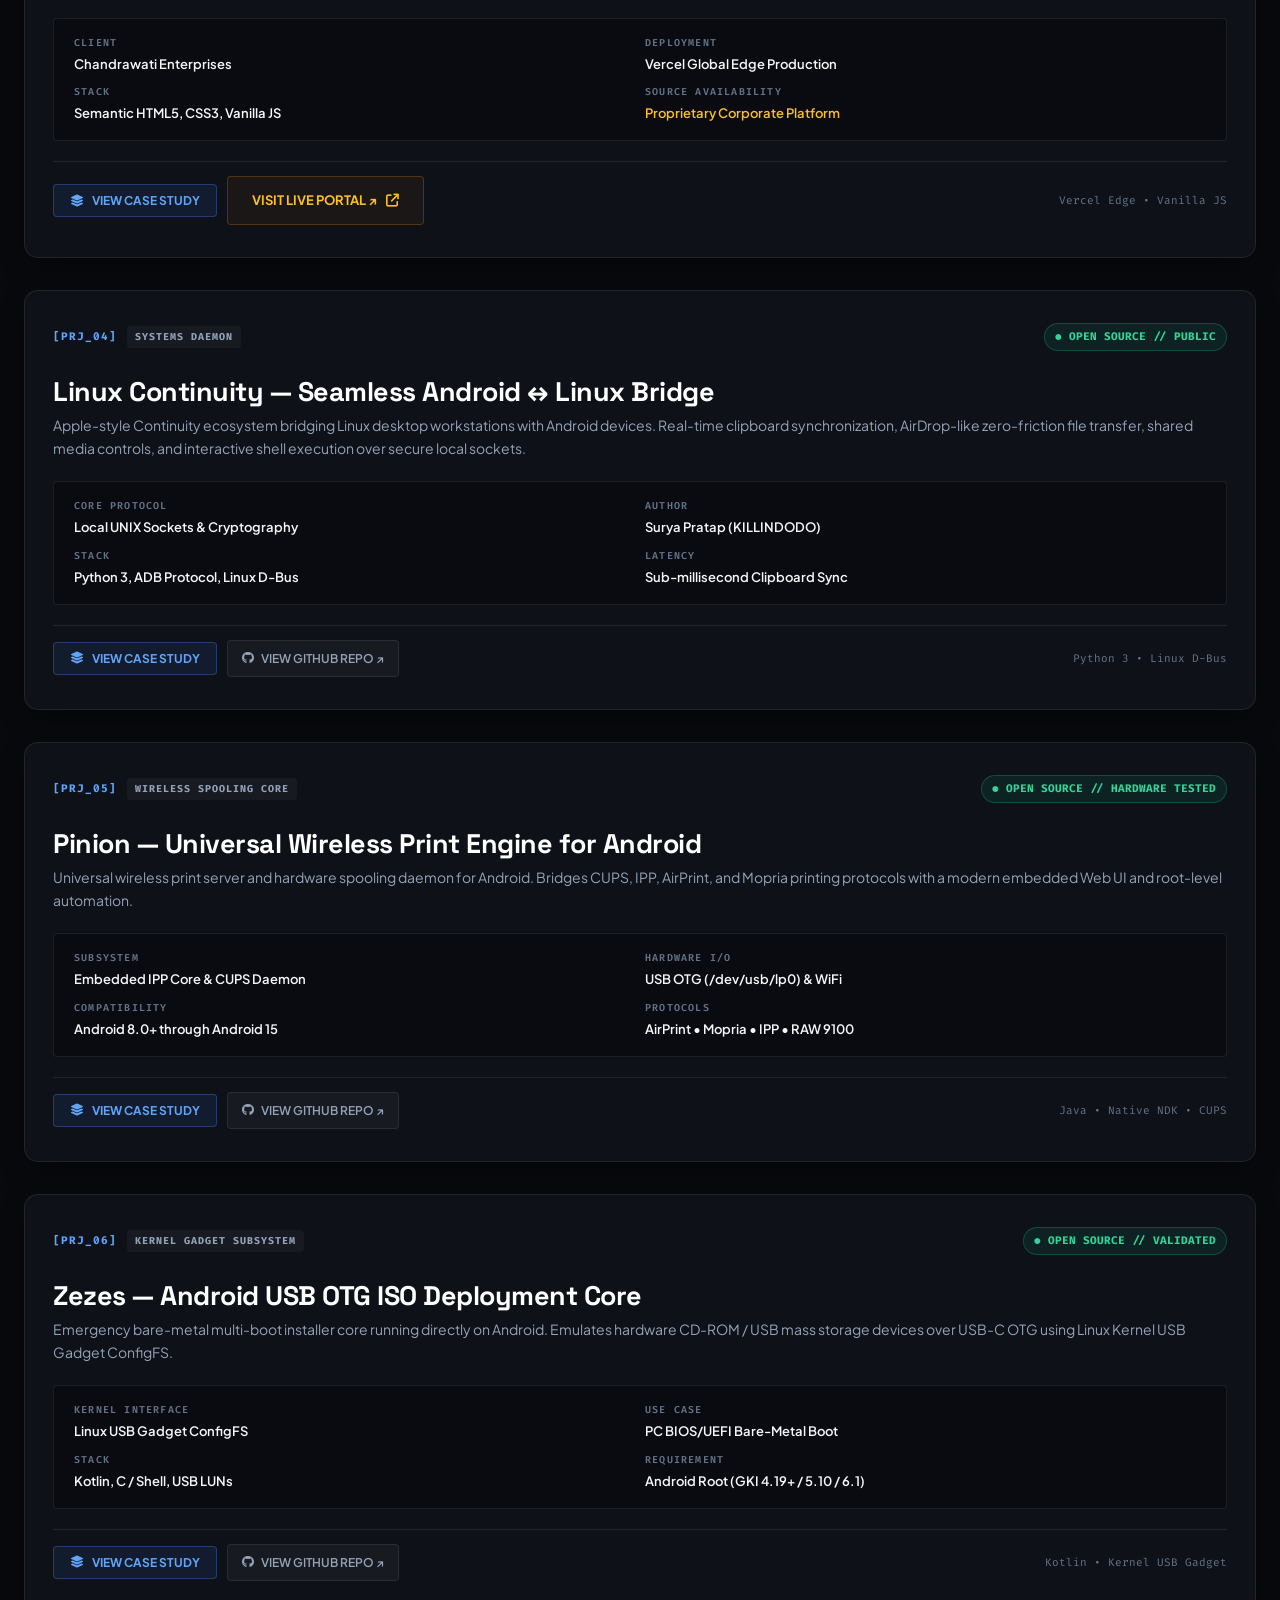
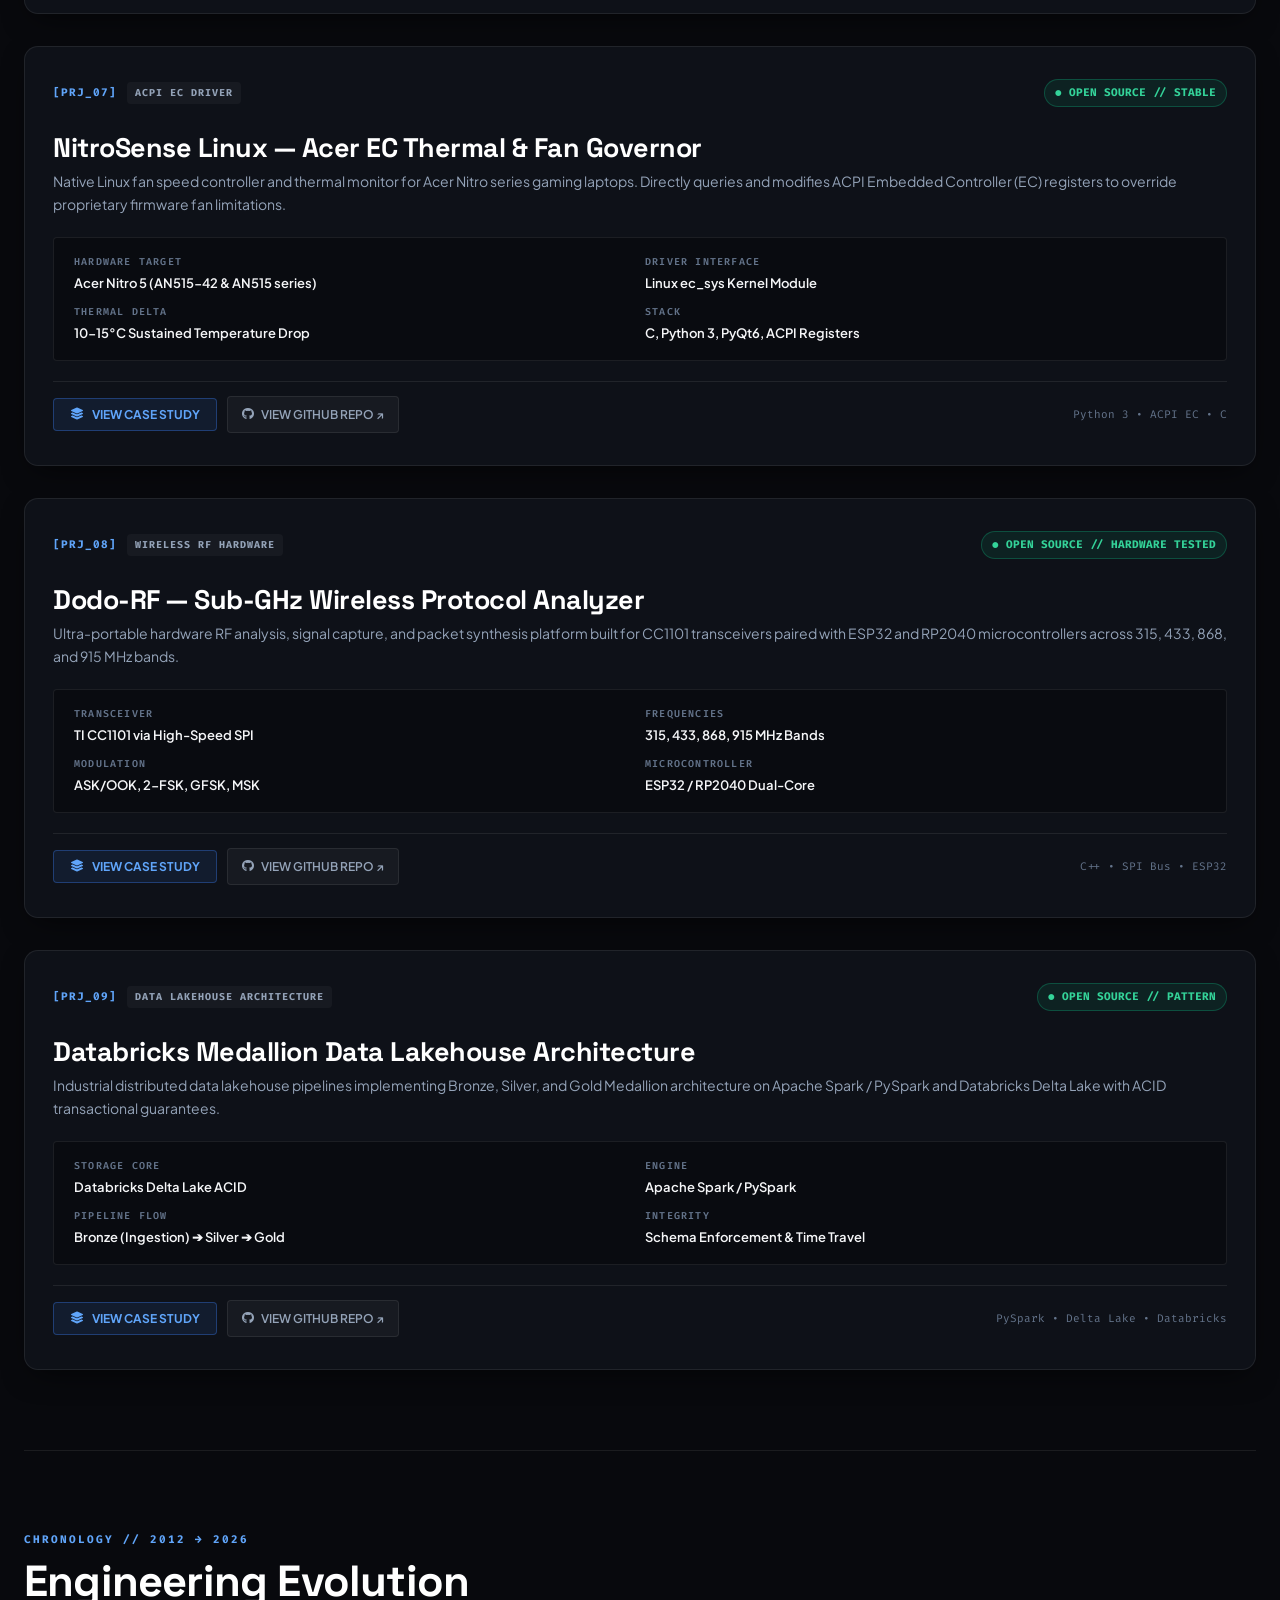
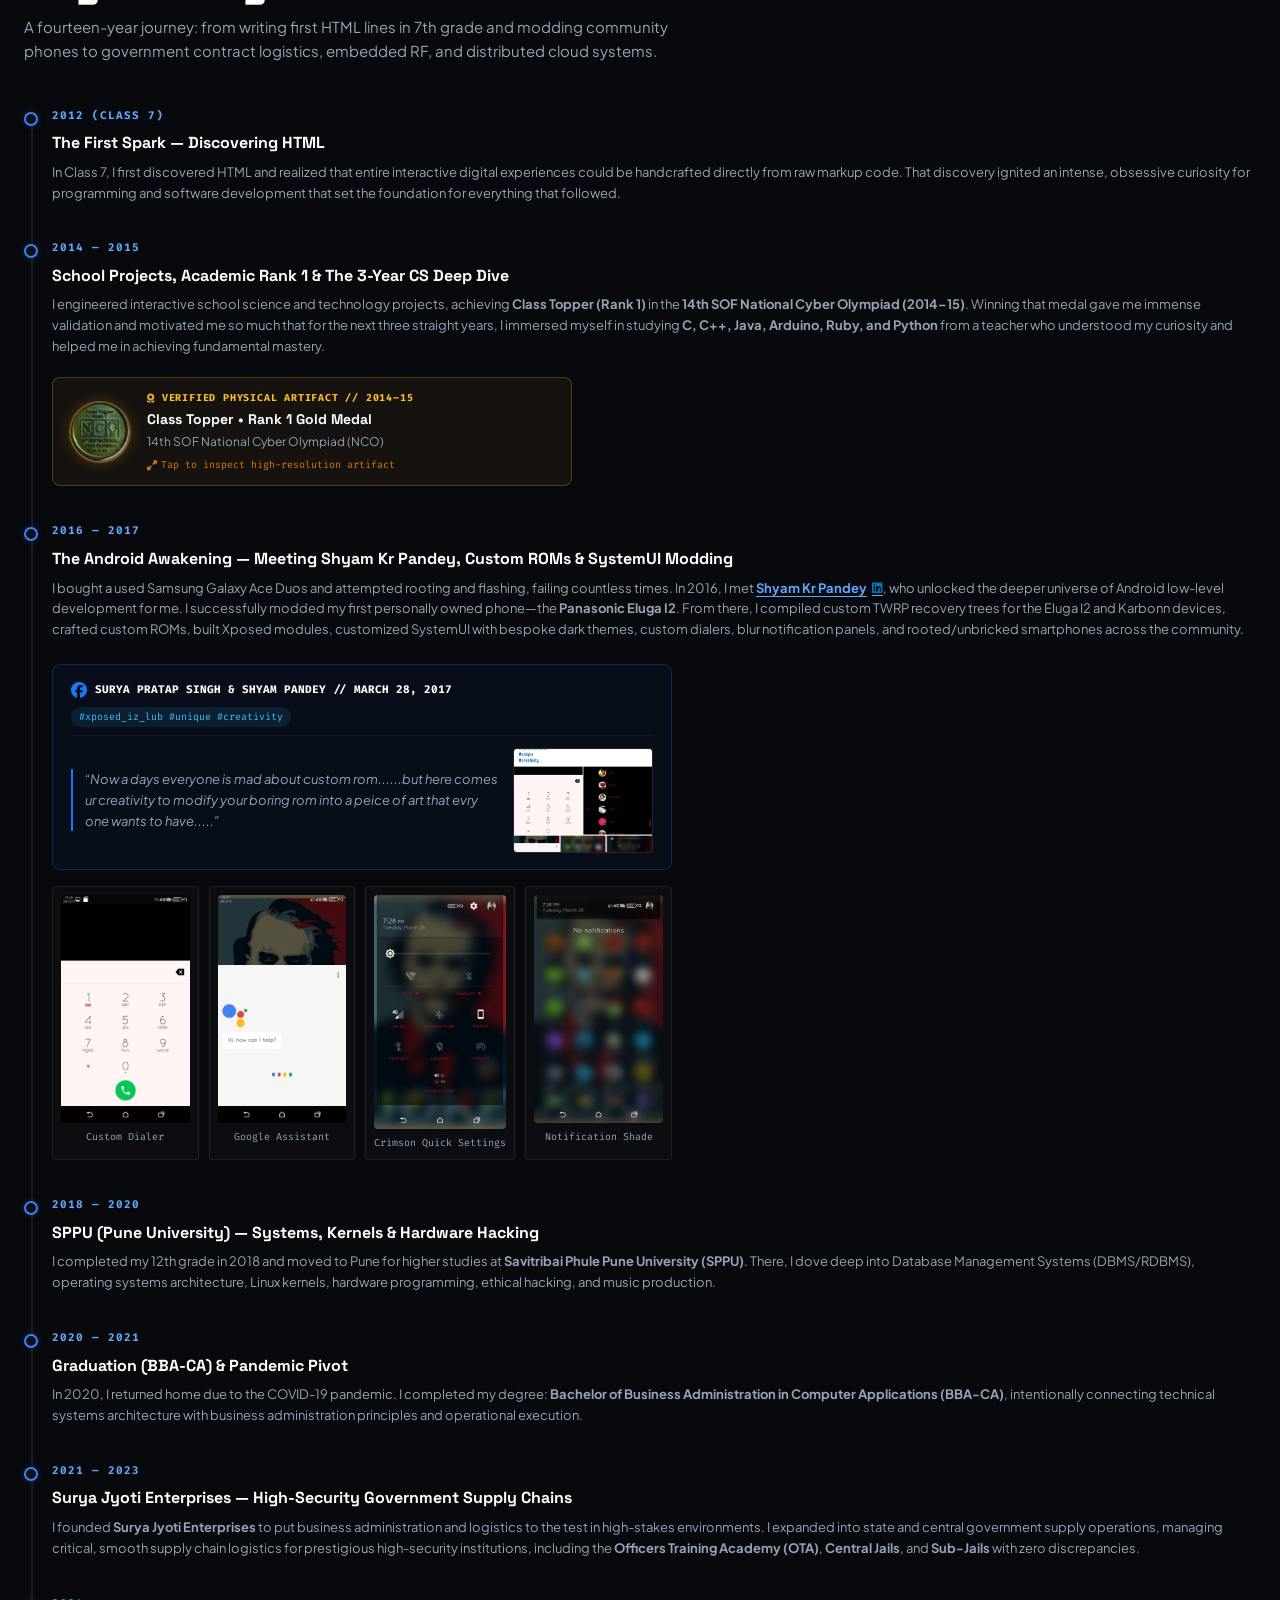
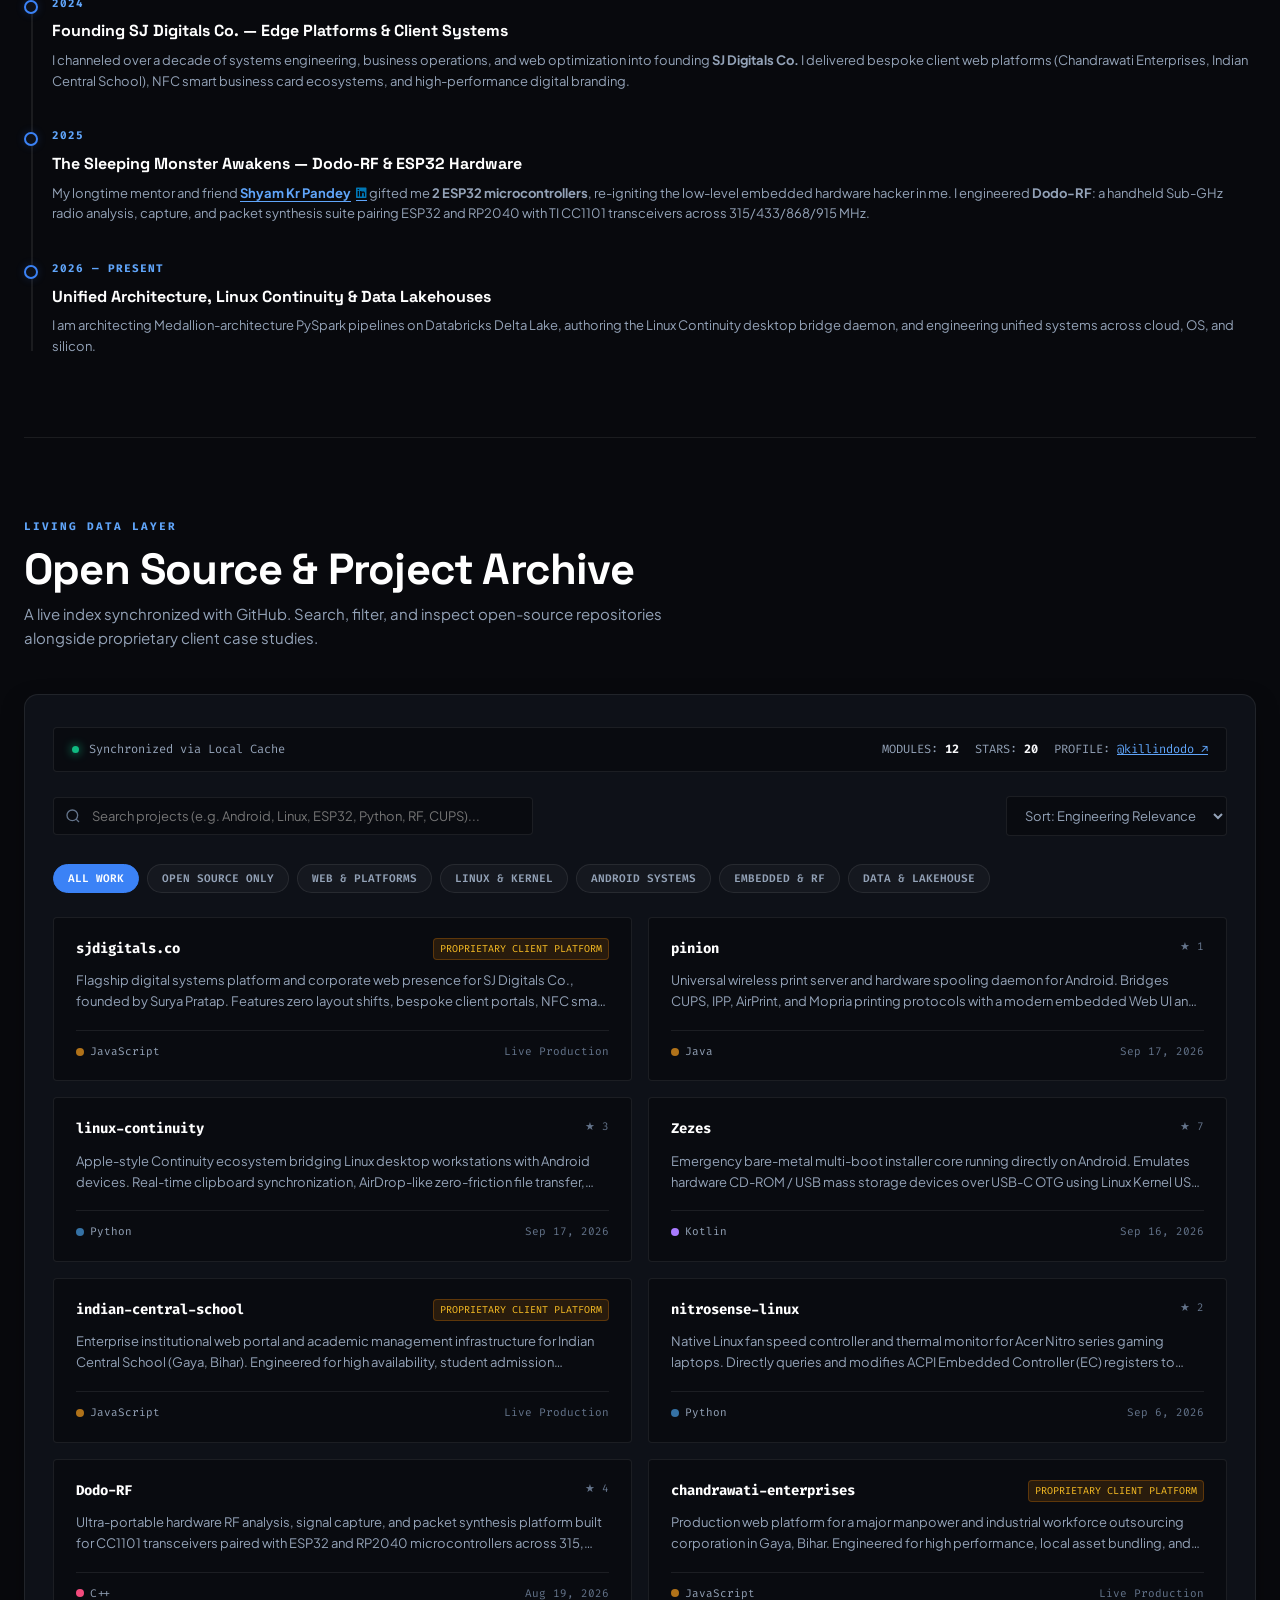
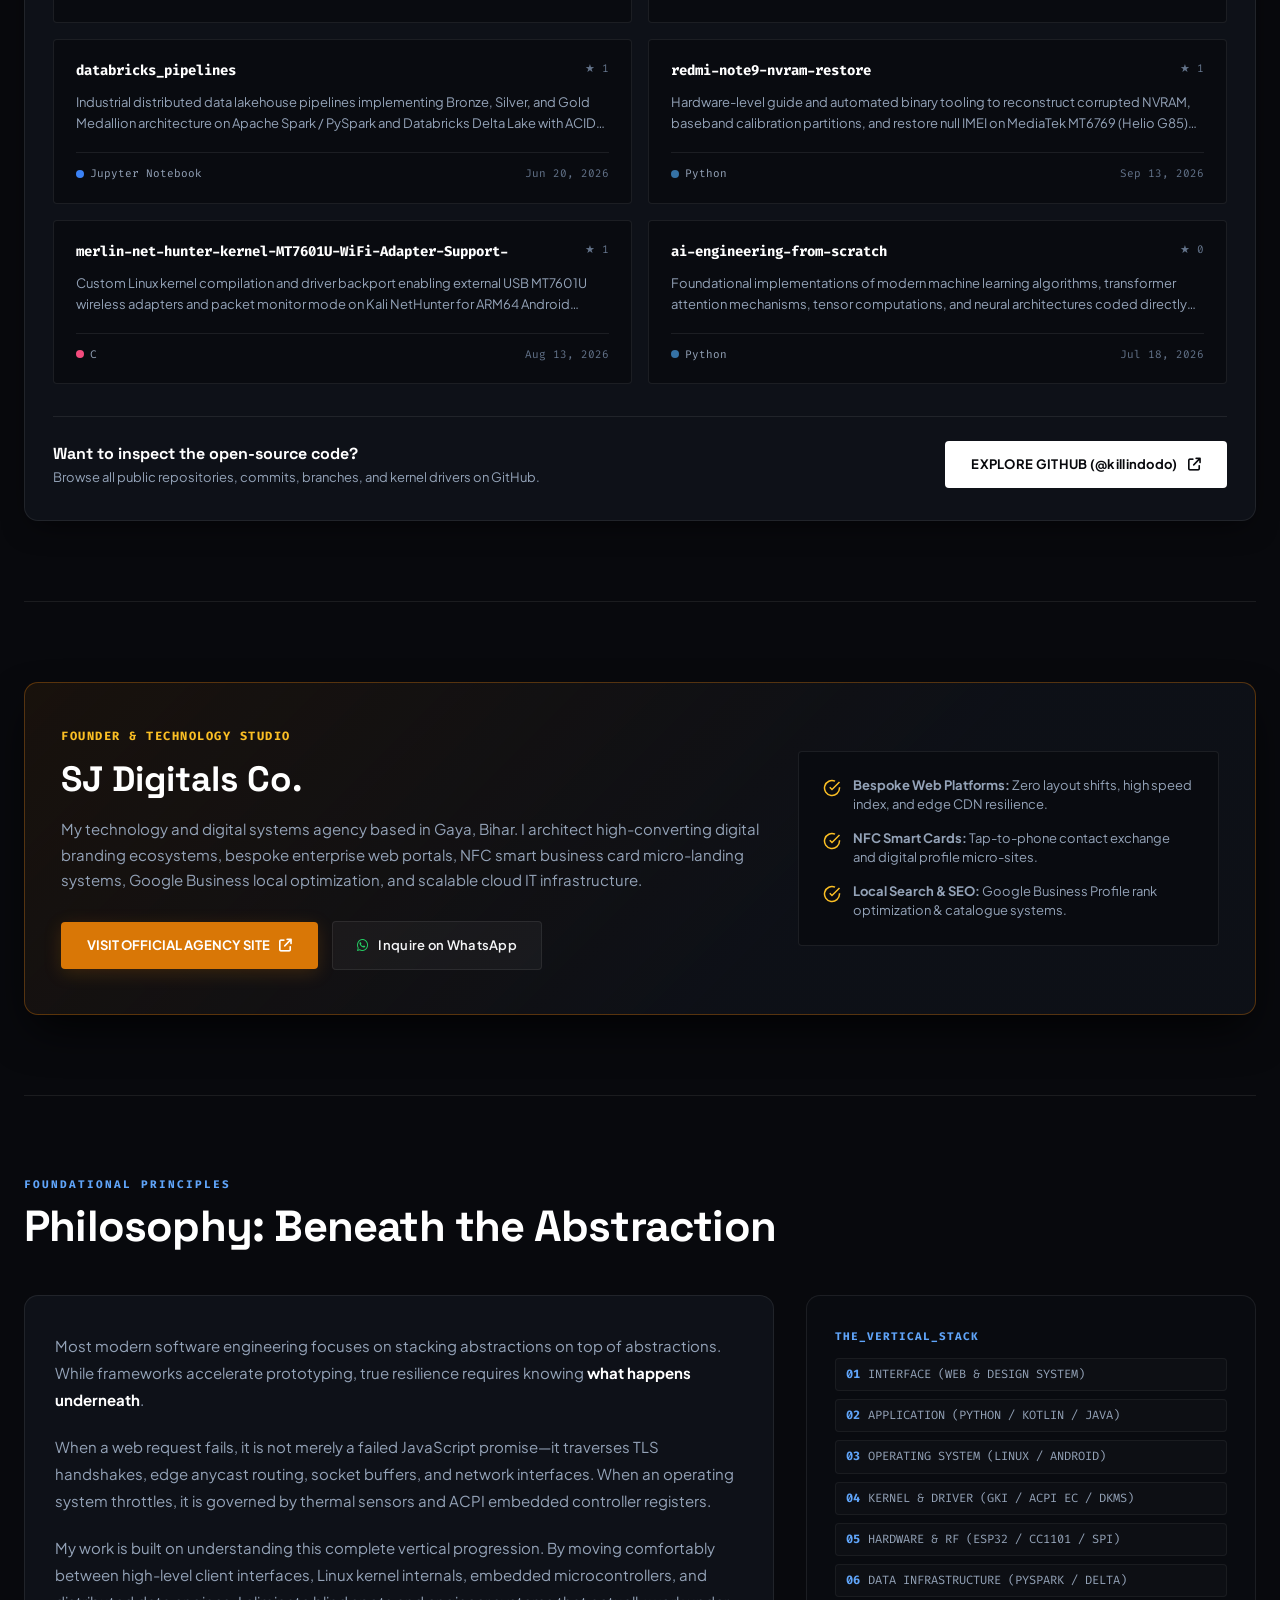
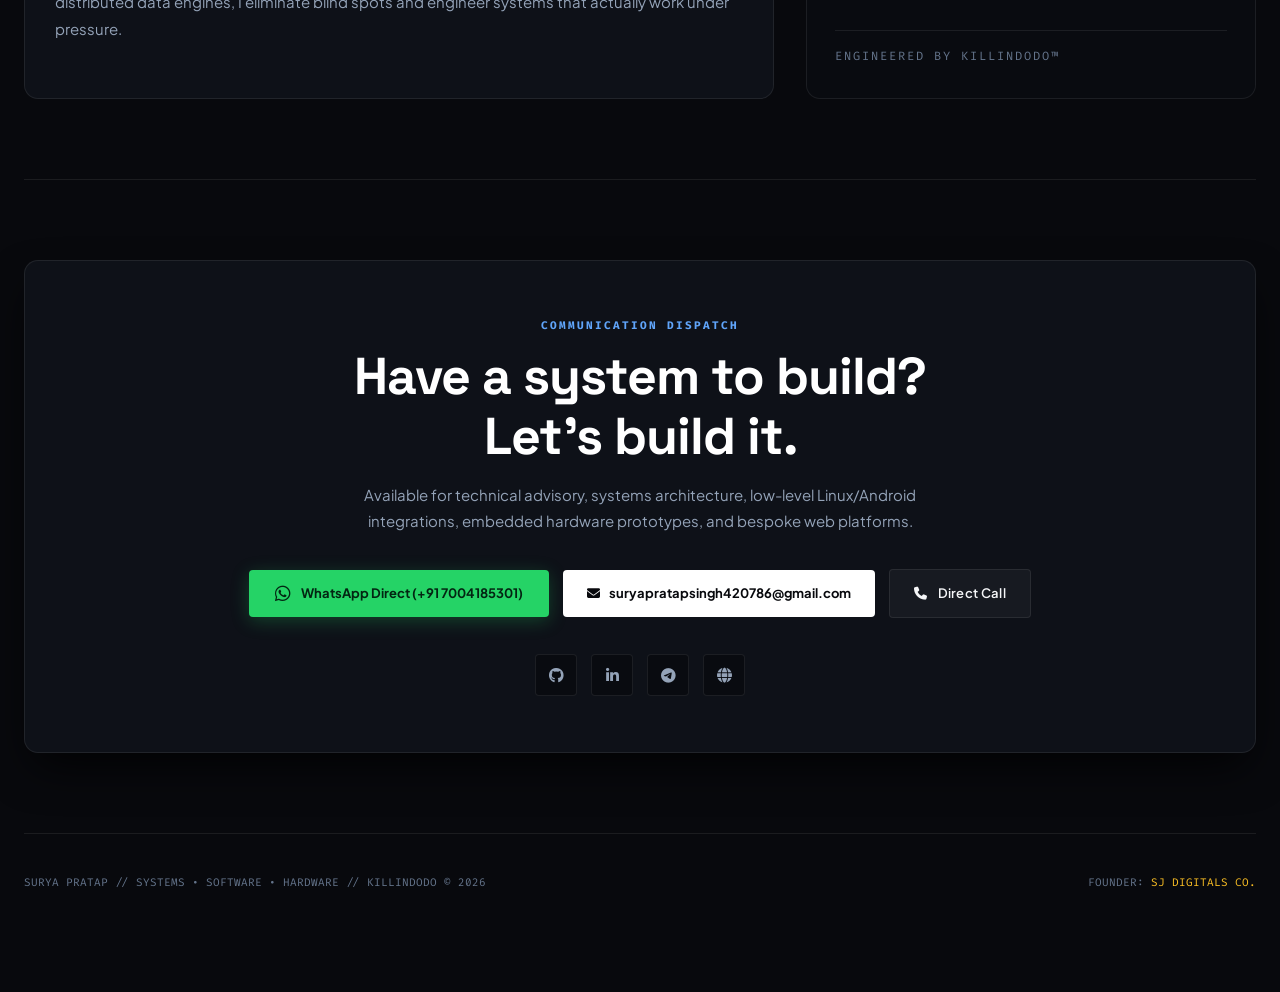
==== commit 1e2558ab: "feat(local): add 2017 Facebook ROM modding archive screenshots, unified lightbox, and interactive cy" ====
--- a/index.html
+++ b/index.html
@@ -23,6 +23,12 @@
     <script src="gatekeeper.js"></script>
 </head>
 <body>
+
+    <!-- ─── SNAKE SCROLL SLIDE BAR ─── -->
+    <div class="snake-slidebar-wrap" id="snakeSlideBar" aria-label="Interactive Snake Scroll Bar" title="Interactive Snake Scroll Tracker">
+        <canvas id="snakeCanvas"></canvas>
+        <div class="snake-tooltip" id="snakeTooltip">START // HERO</div>
+    </div>
 
     <!-- ─── NAVIGATION ─── -->
     <header class="nav-wrapper">
@@ -612,7 +618,7 @@
                     <p class="timeline-desc">I engineered interactive school science and technology projects, achieving <strong>Class Topper (Rank 1)</strong> in the <strong>14th SOF National Cyber Olympiad (2014–15)</strong>. Winning that medal gave me immense validation and motivated me so much that for the next three straight years, I immersed myself in studying <strong>C, C++, Java, Arduino, Ruby, and Python</strong> from a teacher who understood my curiosity and helped me in achieving fundamental mastery.</p>
                     
                     <!-- Verified Physical Artifact (Medal) -->
-                    <div class="timeline-artifact-card" onclick="openMedalModal()" title="Click to inspect verified 14th SOF NCO Rank 1 Medal">
+                    <div class="timeline-artifact-card" onclick="openArchiveModal('medal')" title="Click to inspect verified 14th SOF NCO Rank 1 Medal">
                         <div class="artifact-thumb-wrapper">
                             <img src="assets/images/medal.jpg" alt="14th SOF National Cyber Olympiad Class Topper Rank 1 Medal" class="artifact-thumb" loading="lazy">
                             <div class="artifact-zoom-overlay"><i class="fas fa-search-plus"></i></div>
@@ -626,11 +632,66 @@
                     </div>
                 </div>
 
-                <!-- 2016 -->
+                <!-- 2016 - 2017 -->
                 <div class="timeline-node">
-                    <span class="timeline-year">2016</span>
-                    <h3 class="timeline-title">The Android Awakening — Meeting Shyam Kr Pandey &amp; Kernel Modding</h3>
-                    <p class="timeline-desc">I bought a used Samsung Galaxy Ace Duos and attempted rooting and flashing, failing countless times. In 2016, I met <a href="https://in.linkedin.com/in/shyam-pandey-5ab20262" target="_blank" rel="noopener noreferrer" class="timeline-mentor-link"><strong>Shyam Kr Pandey</strong> <i class="fab fa-linkedin"></i></a>, who unlocked the deeper universe of Android low-level development for me. I successfully modded my first personally owned phone—the <strong>Panasonic Eluga I2</strong>. From there, I compiled custom TWRP recovery trees for the Eluga I2 and Karbonn devices, and rooted and unbricked smartphones across the community.</p>
+                    <span class="timeline-year">2016 — 2017</span>
+                    <h3 class="timeline-title">The Android Awakening — Meeting Shyam Kr Pandey, Custom ROMs &amp; SystemUI Modding</h3>
+                    <p class="timeline-desc">I bought a used Samsung Galaxy Ace Duos and attempted rooting and flashing, failing countless times. In 2016, I met <a href="https://in.linkedin.com/in/shyam-pandey-5ab20262" target="_blank" rel="noopener noreferrer" class="timeline-mentor-link"><strong>Shyam Kr Pandey</strong> <i class="fab fa-linkedin"></i></a>, who unlocked the deeper universe of Android low-level development for me. I successfully modded my first personally owned phone—the <strong>Panasonic Eluga I2</strong>. From there, I compiled custom TWRP recovery trees for the Eluga I2 and Karbonn devices, crafted custom ROMs, built Xposed modules, customized SystemUI with bespoke dark themes, custom dialers, blur notification panels, and rooted/unbricked smartphones across the community.</p>
+
+                    <!-- Historical Facebook Post & ROM Modding Archive Gallery -->
+                    <div class="timeline-rom-archive">
+                        <!-- Featured Facebook Post Card -->
+                        <div class="rom-fb-feature-card" onclick="openArchiveModal('rom_fb')" title="Click to inspect authentic 2017 Facebook ROM modding post">
+                            <div class="rom-fb-header">
+                                <div class="rom-fb-user-badge">
+                                    <i class="fab fa-facebook" style="color: #1877f2; font-size: 16px;"></i>
+                                    <span>SURYA PRATAP SINGH &amp; SHYAM PANDEY // MARCH 28, 2017</span>
+                                </div>
+                                <span class="rom-fb-tag">#xposed_iz_lub #unique #creativity</span>
+                            </div>
+                            <div class="rom-fb-content">
+                                <div class="rom-fb-text-quote">
+                                    “Now a days everyone is mad about custom rom......but here comes ur creativity to modify your boring rom into a peice of art that evry one wants to have.....”
+                                </div>
+                                <div class="rom-fb-thumb-wrap">
+                                    <img src="assets/images/rom_mod_fb_post.jpg" alt="Facebook post screenshot of ROM modding with Shyam Pandey" class="rom-fb-thumb" loading="lazy">
+                                    <div class="artifact-zoom-overlay"><i class="fas fa-search-plus"></i> View Post</div>
+                                </div>
+                            </div>
+                        </div>
+
+                        <!-- ROM Screenshots Strip -->
+                        <div class="rom-screens-strip">
+                            <div class="rom-screen-item" onclick="openArchiveModal('rom_dialer')" title="Custom Dialer UI Mod">
+                                <div class="rom-screen-img-box">
+                                    <img src="assets/images/rom_mod_1sjd.jpg" alt="Custom Dialer UI Mod" loading="lazy">
+                                    <div class="artifact-zoom-overlay"><i class="fas fa-search-plus"></i></div>
+                                </div>
+                                <span class="rom-screen-label">Custom Dialer</span>
+                            </div>
+                            <div class="rom-screen-item" onclick="openArchiveModal('rom_assistant')" title="Google Assistant Integration">
+                                <div class="rom-screen-img-box">
+                                    <img src="assets/images/rom_mod_2sjd.jpg" alt="Google Assistant Integration" loading="lazy">
+                                    <div class="artifact-zoom-overlay"><i class="fas fa-search-plus"></i></div>
+                                </div>
+                                <span class="rom-screen-label">Google Assistant</span>
+                            </div>
+                            <div class="rom-screen-item" onclick="openArchiveModal('rom_qs')" title="Crimson Quick Settings Mod">
+                                <div class="rom-screen-img-box">
+                                    <img src="assets/images/rom_mod_3sjd.jpg" alt="Crimson Quick Settings Mod" loading="lazy">
+                                    <div class="artifact-zoom-overlay"><i class="fas fa-search-plus"></i></div>
+                                </div>
+                                <span class="rom-screen-label">Crimson Quick Settings</span>
+                            </div>
+                            <div class="rom-screen-item" onclick="openArchiveModal('rom_shade')" title="Blurred Notification Shade">
+                                <div class="rom-screen-img-box">
+                                    <img src="assets/images/rom_mod_4sjd.jpg" alt="Blurred Notification Shade" loading="lazy">
+                                    <div class="artifact-zoom-overlay"><i class="fas fa-search-plus"></i></div>
+                                </div>
+                                <span class="rom-screen-label">Notification Shade</span>
+                            </div>
+                        </div>
+                    </div>
                 </div>
 
                 <!-- 2018 - 2020 -->
@@ -907,46 +968,27 @@
         </div>
     </div>
 
-    <!-- ─── MEDAL INSPECTION MODAL / LIGHTBOX ─── -->
-    <div class="medal-modal-backdrop" id="medalModal" role="dialog" aria-modal="true" aria-label="Medal Inspection">
-        <div class="medal-modal-card">
-            <button class="drawer-close-btn" onclick="closeMedalModal()" aria-label="Close Medal Modal">✕</button>
-            <div class="medal-modal-header">
-                <span class="drawer-section-num" style="margin-top: 0; color: var(--amber-light);">PHYSICAL ARTIFACT ARCHIVE // 2014–15</span>
-                <h3 class="medal-modal-title">14th SOF National Cyber Olympiad Medal</h3>
-                <p class="medal-modal-sub">Class Topper • Rank 1 — Science Olympiad Foundation</p>
-            </div>
-            <div class="medal-modal-body">
-                <div class="medal-modal-image-wrap">
-                    <img src="assets/images/medal.jpg" alt="14th SOF National Cyber Olympiad Class Topper Rank 1 Medal" class="medal-modal-img">
-                </div>
-                <div class="medal-modal-details">
-                    <div class="medal-badge-verified">
-                        <i class="fas fa-certificate" style="color: #E5A93C;"></i>
-                        <span>VERIFIED PHYSICAL ARTIFACT</span>
-                    </div>
-                    <div class="medal-info-grid">
-                        <div class="medal-info-row">
-                            <span class="info-label">AWARD</span>
-                            <span class="info-val">Class Topper, Rank 1</span>
-                        </div>
-                        <div class="medal-info-row">
-                            <span class="info-label">COMPETITION</span>
-                            <span class="info-val">14th SOF National Cyber Olympiad (NCO)</span>
-                        </div>
-                        <div class="medal-info-row">
-                            <span class="info-label">SESSION</span>
-                            <span class="info-val">Academic Year 2014–2015</span>
-                        </div>
-                        <div class="medal-info-row">
-                            <span class="info-label">FOUNDATION</span>
-                            <span class="info-val">Science Olympiad Foundation (SOF)</span>
-                        </div>
-                    </div>
-                    <p class="medal-modal-note">
-                        "Winning this medal gave me immense validation and sparked my obsession. For the next three straight years, I studied C, C++, Java, Arduino, Ruby, and Python under a teacher who understood my curiosity and helped me in achieving fundamental mastery."
-                    </p>
-                </div>
+    <!-- ─── UNIFIED ARCHIVAL LIGHTBOX MODAL ─── -->
+    <div class="archive-lightbox-backdrop" id="archiveLightboxModal" role="dialog" aria-modal="true" aria-label="Archival Artifact Lightbox">
+        <div class="archive-lightbox-card">
+            <button class="drawer-close-btn" onclick="closeArchiveModal()" aria-label="Close Lightbox">✕</button>
+            <div class="archive-lightbox-head">
+                <span class="drawer-section-num" id="lightboxCategory" style="margin-top: 0; color: var(--amber-light);">HISTORICAL ARCHIVE</span>
+                <h3 class="archive-lightbox-title" id="lightboxTitle">Artifact Title</h3>
+                <p class="archive-lightbox-sub" id="lightboxSub">Artifact Subtitle</p>
+            </div>
+            
+            <div class="archive-lightbox-viewport">
+                <button class="lightbox-nav-btn prev" onclick="navigateArchive(-1)" aria-label="Previous Artifact">‹</button>
+                <div class="lightbox-img-stage">
+                    <img id="lightboxImg" src="" alt="Archival Artifact Preview" class="lightbox-display-img">
+                </div>
+                <button class="lightbox-nav-btn next" onclick="navigateArchive(1)" aria-label="Next Artifact">›</button>
+            </div>
+
+            <div class="archive-lightbox-footer">
+                <p class="archive-lightbox-desc" id="lightboxDesc">Detailed artifact description...</p>
+                <div class="archive-lightbox-thumbs" id="lightboxThumbBar"></div>
             </div>
         </div>
     </div>
--- a/style.css
+++ b/style.css
@@ -1484,6 +1484,408 @@
     padding-top: 8px;
     padding-bottom: 8px;
     border-radius: 0 var(--radius-xs) var(--radius-xs) 0;
+}
+
+/* ─── SNAKE SLIDE BAR (DYNAMIC SCROLL TRACER) ─── */
+.snake-slidebar-wrap {
+    position: fixed;
+    right: 8px;
+    top: 0;
+    bottom: 0;
+    width: 38px;
+    z-index: 1500;
+    pointer-events: none;
+    display: flex;
+    align-items: center;
+    justify-content: center;
+}
+
+#snakeCanvas {
+    position: absolute;
+    top: 0;
+    right: 0;
+    width: 100%;
+    height: 100%;
+    pointer-events: auto;
+    cursor: pointer;
+}
+
+.snake-tooltip {
+    position: absolute;
+    right: 44px;
+    background: rgba(13, 16, 23, 0.94);
+    border: 1px solid var(--border-subtle);
+    border-radius: var(--radius-xs);
+    padding: 6px 12px;
+    font-family: var(--font-mono);
+    font-size: 10px;
+    letter-spacing: 0.8px;
+    color: var(--cobalt-light);
+    white-space: nowrap;
+    pointer-events: none;
+    opacity: 0;
+    transform: translateX(6px);
+    transition: opacity 0.15s ease, transform 0.15s ease;
+    box-shadow: 0 4px 20px rgba(0, 0, 0, 0.7);
+    z-index: 1501;
+}
+
+.snake-tooltip.visible {
+    opacity: 1;
+    transform: translateX(0);
+}
+
+@media (max-width: 640px) {
+    .snake-slidebar-wrap {
+        right: 2px;
+        width: 22px;
+    }
+    .snake-tooltip {
+        display: none !important;
+    }
+}
+
+/* ─── ROM MODDING ARCHIVE & FACEBOOK POST ─── */
+.timeline-rom-archive {
+    margin-top: 18px;
+    display: flex;
+    flex-direction: column;
+    gap: 16px;
+    max-width: 620px;
+}
+
+/* Featured Facebook Card */
+.rom-fb-feature-card {
+    background: rgba(24, 119, 242, 0.05);
+    border: 1px solid rgba(24, 119, 242, 0.25);
+    border-radius: var(--radius-sm);
+    padding: 16px 18px;
+    cursor: pointer;
+    transition: all var(--transition-smooth);
+    display: flex;
+    flex-direction: column;
+    gap: 12px;
+}
+
+.rom-fb-feature-card:hover {
+    background: rgba(24, 119, 242, 0.1);
+    border-color: rgba(24, 119, 242, 0.5);
+    transform: translateY(-2px);
+    box-shadow: 0 10px 28px rgba(24, 119, 242, 0.15);
+}
+
+.rom-fb-header {
+    display: flex;
+    align-items: center;
+    justify-content: space-between;
+    flex-wrap: wrap;
+    gap: 8px;
+    border-bottom: 1px solid rgba(255, 255, 255, 0.06);
+    padding-bottom: 8px;
+}
+
+.rom-fb-user-badge {
+    display: flex;
+    align-items: center;
+    gap: 8px;
+    font-family: var(--font-mono);
+    font-size: 11px;
+    color: #ffffff;
+    font-weight: 700;
+}
+
+.rom-fb-tag {
+    font-family: var(--font-mono);
+    font-size: 10px;
+    color: #38bdf8;
+    background: rgba(56, 189, 248, 0.1);
+    padding: 2px 8px;
+    border-radius: 999px;
+}
+
+.rom-fb-content {
+    display: grid;
+    grid-template-columns: 1fr;
+    gap: 14px;
+    align-items: center;
+}
+
+@media (min-width: 520px) {
+    .rom-fb-content {
+        grid-template-columns: 1fr 140px;
+    }
+}
+
+.rom-fb-text-quote {
+    font-size: 13px;
+    color: var(--text-secondary);
+    line-height: 1.6;
+    font-style: italic;
+    border-left: 2px solid #1877f2;
+    padding-left: 12px;
+}
+
+.rom-fb-thumb-wrap {
+    position: relative;
+    width: 100%;
+    max-width: 140px;
+    aspect-ratio: 4 / 3;
+    border-radius: var(--radius-xs);
+    overflow: hidden;
+    border: 1px solid rgba(255, 255, 255, 0.15);
+    background: #000;
+}
+
+.rom-fb-thumb {
+    width: 100%;
+    height: 100%;
+    object-fit: cover;
+    display: block;
+    transition: transform 0.3s ease;
+}
+
+.rom-fb-feature-card:hover .rom-fb-thumb {
+    transform: scale(1.08);
+}
+
+/* ROM Screens Strip */
+.rom-screens-strip {
+    display: grid;
+    grid-template-columns: repeat(4, 1fr);
+    gap: 10px;
+}
+
+@media (max-width: 520px) {
+    .rom-screens-strip {
+        grid-template-columns: repeat(2, 1fr);
+    }
+}
+
+.rom-screen-item {
+    background: rgba(255, 255, 255, 0.02);
+    border: 1px solid var(--border-hairline);
+    border-radius: var(--radius-xs);
+    padding: 8px;
+    display: flex;
+    flex-direction: column;
+    gap: 6px;
+    cursor: pointer;
+    transition: all var(--transition-snappy);
+    text-align: center;
+}
+
+.rom-screen-item:hover {
+    background: rgba(56, 189, 248, 0.08);
+    border-color: rgba(56, 189, 248, 0.4);
+    transform: translateY(-2px);
+    box-shadow: 0 6px 18px rgba(0, 0, 0, 0.5);
+}
+
+.rom-screen-img-box {
+    position: relative;
+    width: 100%;
+    aspect-ratio: 9 / 16;
+    border-radius: 4px;
+    overflow: hidden;
+    background: #000;
+}
+
+.rom-screen-img-box img {
+    width: 100%;
+    height: 100%;
+    object-fit: cover;
+    display: block;
+    transition: transform 0.25s ease;
+}
+
+.rom-screen-item:hover .rom-screen-img-box img {
+    transform: scale(1.08);
+}
+
+.rom-screen-label {
+    font-family: var(--font-mono);
+    font-size: 10px;
+    color: var(--text-secondary);
+    white-space: nowrap;
+    overflow: hidden;
+    text-overflow: ellipsis;
+}
+
+/* ─── UNIFIED ARCHIVAL LIGHTBOX MODAL ─── */
+.archive-lightbox-backdrop {
+    position: fixed;
+    top: 0; left: 0; right: 0; bottom: 0;
+    background: rgba(0, 0, 0, 0.92);
+    backdrop-filter: blur(14px);
+    -webkit-backdrop-filter: blur(14px);
+    z-index: 2200;
+    display: none;
+    align-items: center;
+    justify-content: center;
+    padding: 20px;
+    opacity: 0;
+    transition: opacity var(--transition-smooth);
+}
+
+.archive-lightbox-backdrop.active {
+    display: flex;
+    opacity: 1;
+}
+
+.archive-lightbox-card {
+    position: relative;
+    background: #0c0f16;
+    border: 1px solid var(--border-subtle);
+    border-radius: var(--radius-md);
+    width: 100%;
+    max-width: 760px;
+    max-height: 92vh;
+    overflow-y: auto;
+    padding: 28px 24px;
+    box-shadow: 0 28px 70px rgba(0, 0, 0, 0.95), 0 0 50px rgba(56, 189, 248, 0.1);
+    display: flex;
+    flex-direction: column;
+    gap: 16px;
+    transform: scale(0.96);
+    transition: transform var(--transition-smooth);
+}
+
+.archive-lightbox-backdrop.active .archive-lightbox-card {
+    transform: scale(1);
+}
+
+.archive-lightbox-head {
+    border-bottom: 1px solid var(--border-hairline);
+    padding-bottom: 10px;
+}
+
+.archive-lightbox-title {
+    font-family: var(--font-display);
+    font-size: 19px;
+    font-weight: 700;
+    color: #ffffff;
+    margin-top: 2px;
+}
+
+.archive-lightbox-sub {
+    font-size: 12px;
+    color: var(--cobalt-light);
+    margin-top: 2px;
+}
+
+.archive-lightbox-viewport {
+    position: relative;
+    display: flex;
+    align-items: center;
+    justify-content: center;
+    background: #050609;
+    border: 1px solid var(--border-hairline);
+    border-radius: var(--radius-sm);
+    padding: 14px;
+    min-height: 380px;
+}
+
+.lightbox-img-stage {
+    display: flex;
+    align-items: center;
+    justify-content: center;
+    max-height: 55vh;
+    overflow: hidden;
+}
+
+.lightbox-display-img {
+    max-width: 100%;
+    max-height: 52vh;
+    object-fit: contain;
+    border-radius: var(--radius-xs);
+    box-shadow: 0 10px 30px rgba(0, 0, 0, 0.8);
+    transition: opacity 0.2s ease, transform 0.2s ease;
+}
+
+.lightbox-nav-btn {
+    position: absolute;
+    top: 50%;
+    transform: translateY(-50%);
+    width: 42px;
+    height: 42px;
+    border-radius: 50%;
+    background: rgba(13, 16, 23, 0.85);
+    border: 1px solid var(--border-hairline);
+    color: #ffffff;
+    font-size: 26px;
+    line-height: 1;
+    display: flex;
+    align-items: center;
+    justify-content: center;
+    cursor: pointer;
+    transition: all var(--transition-snappy);
+    z-index: 10;
+}
+
+.lightbox-nav-btn:hover {
+    background: var(--cobalt);
+    border-color: var(--cobalt-light);
+    box-shadow: 0 0 15px var(--cobalt-glow);
+}
+
+.lightbox-nav-btn.prev {
+    left: 12px;
+}
+
+.lightbox-nav-btn.next {
+    right: 12px;
+}
+
+.archive-lightbox-footer {
+    display: flex;
+    flex-direction: column;
+    gap: 12px;
+}
+
+.archive-lightbox-desc {
+    font-size: 13px;
+    color: var(--text-secondary);
+    line-height: 1.6;
+    background: rgba(0, 0, 0, 0.25);
+    border-left: 2px solid var(--cobalt-light);
+    padding: 8px 12px;
+    border-radius: 0 var(--radius-xs) var(--radius-xs) 0;
+}
+
+.archive-lightbox-thumbs {
+    display: flex;
+    gap: 8px;
+    overflow-x: auto;
+    padding-bottom: 4px;
+}
+
+.lightbox-thumb-btn {
+    width: 48px;
+    height: 48px;
+    flex-shrink: 0;
+    border-radius: var(--radius-xs);
+    overflow: hidden;
+    border: 2px solid transparent;
+    cursor: pointer;
+    background: #000;
+    transition: all var(--transition-snappy);
+    padding: 0;
+}
+
+.lightbox-thumb-btn img {
+    width: 100%;
+    height: 100%;
+    object-fit: cover;
+    display: block;
+}
+
+.lightbox-thumb-btn.active {
+    border-color: var(--cobalt-light);
+    box-shadow: 0 0 10px var(--cobalt-glow);
+}
+
+.lightbox-thumb-btn:hover:not(.active) {
+    border-color: rgba(255, 255, 255, 0.4);
 }
 
 /* ─── 6. ABOUT & PHILOSOPHY ─── */
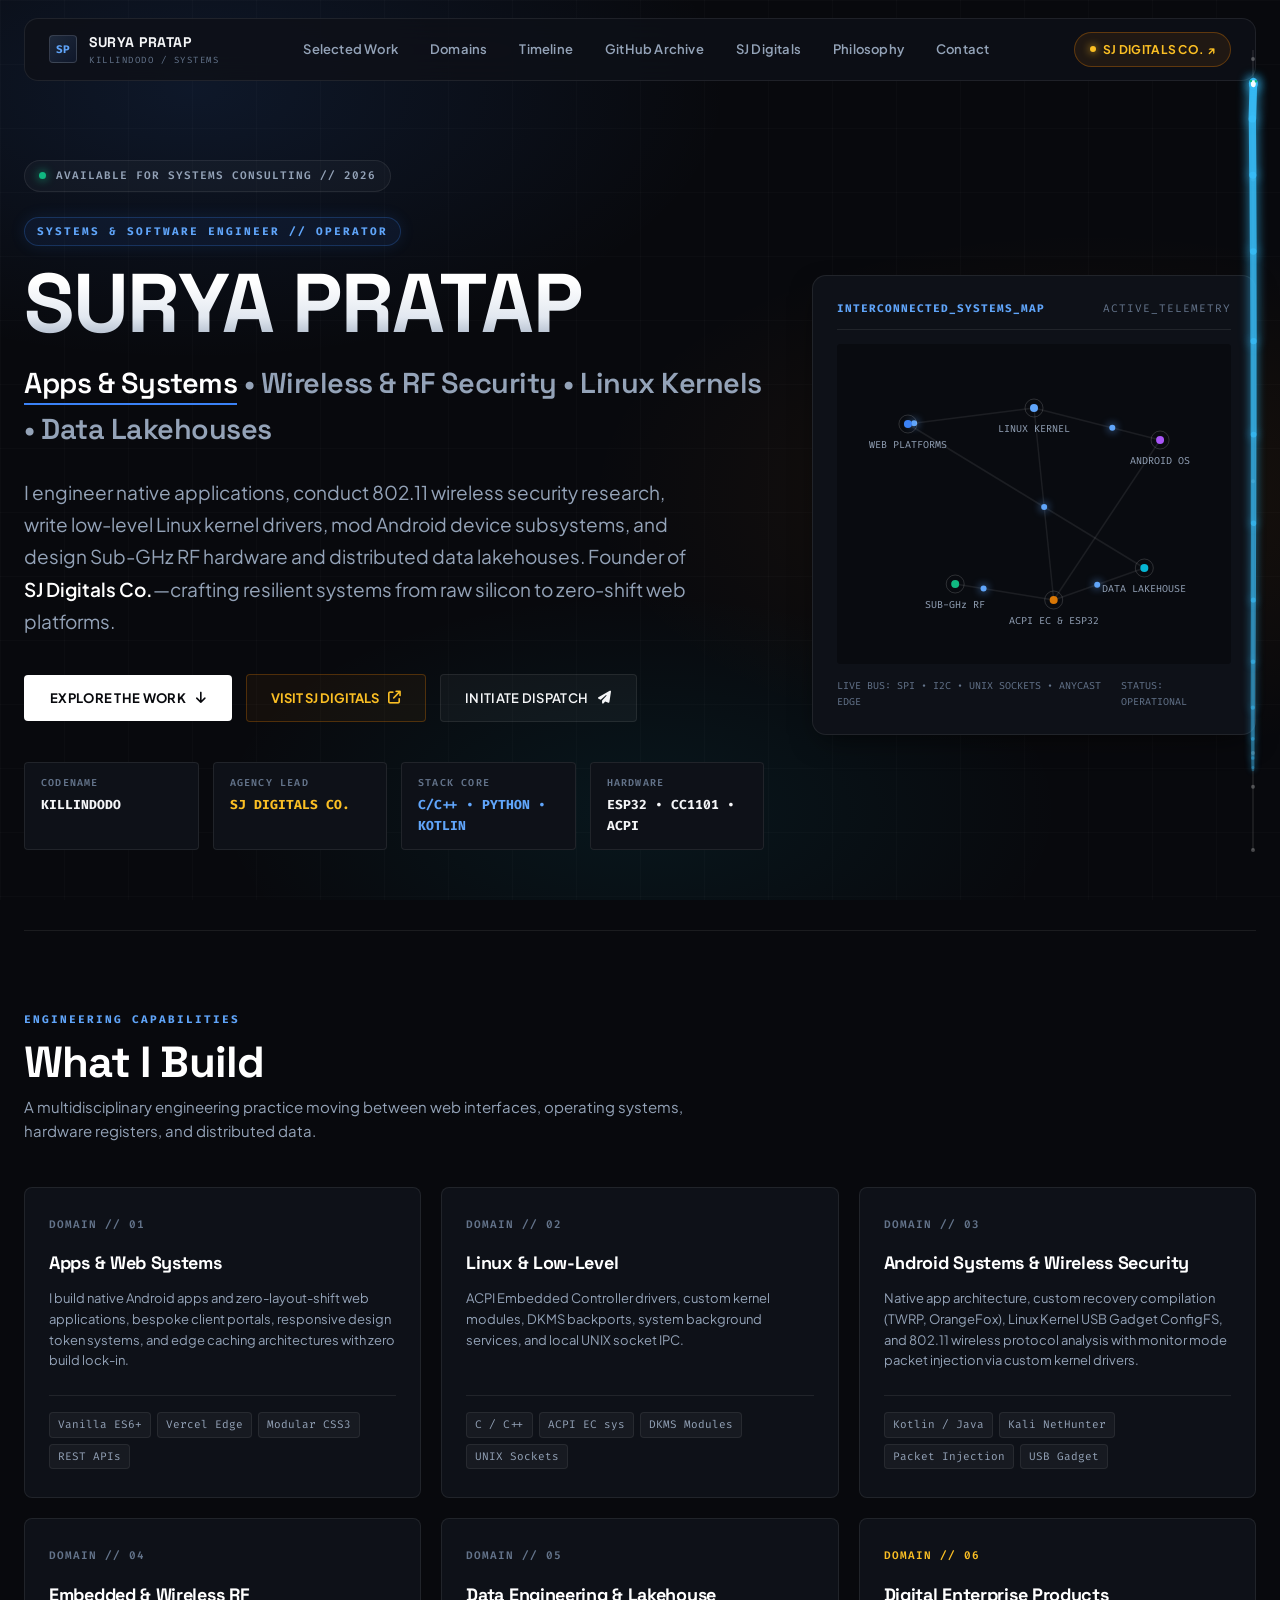
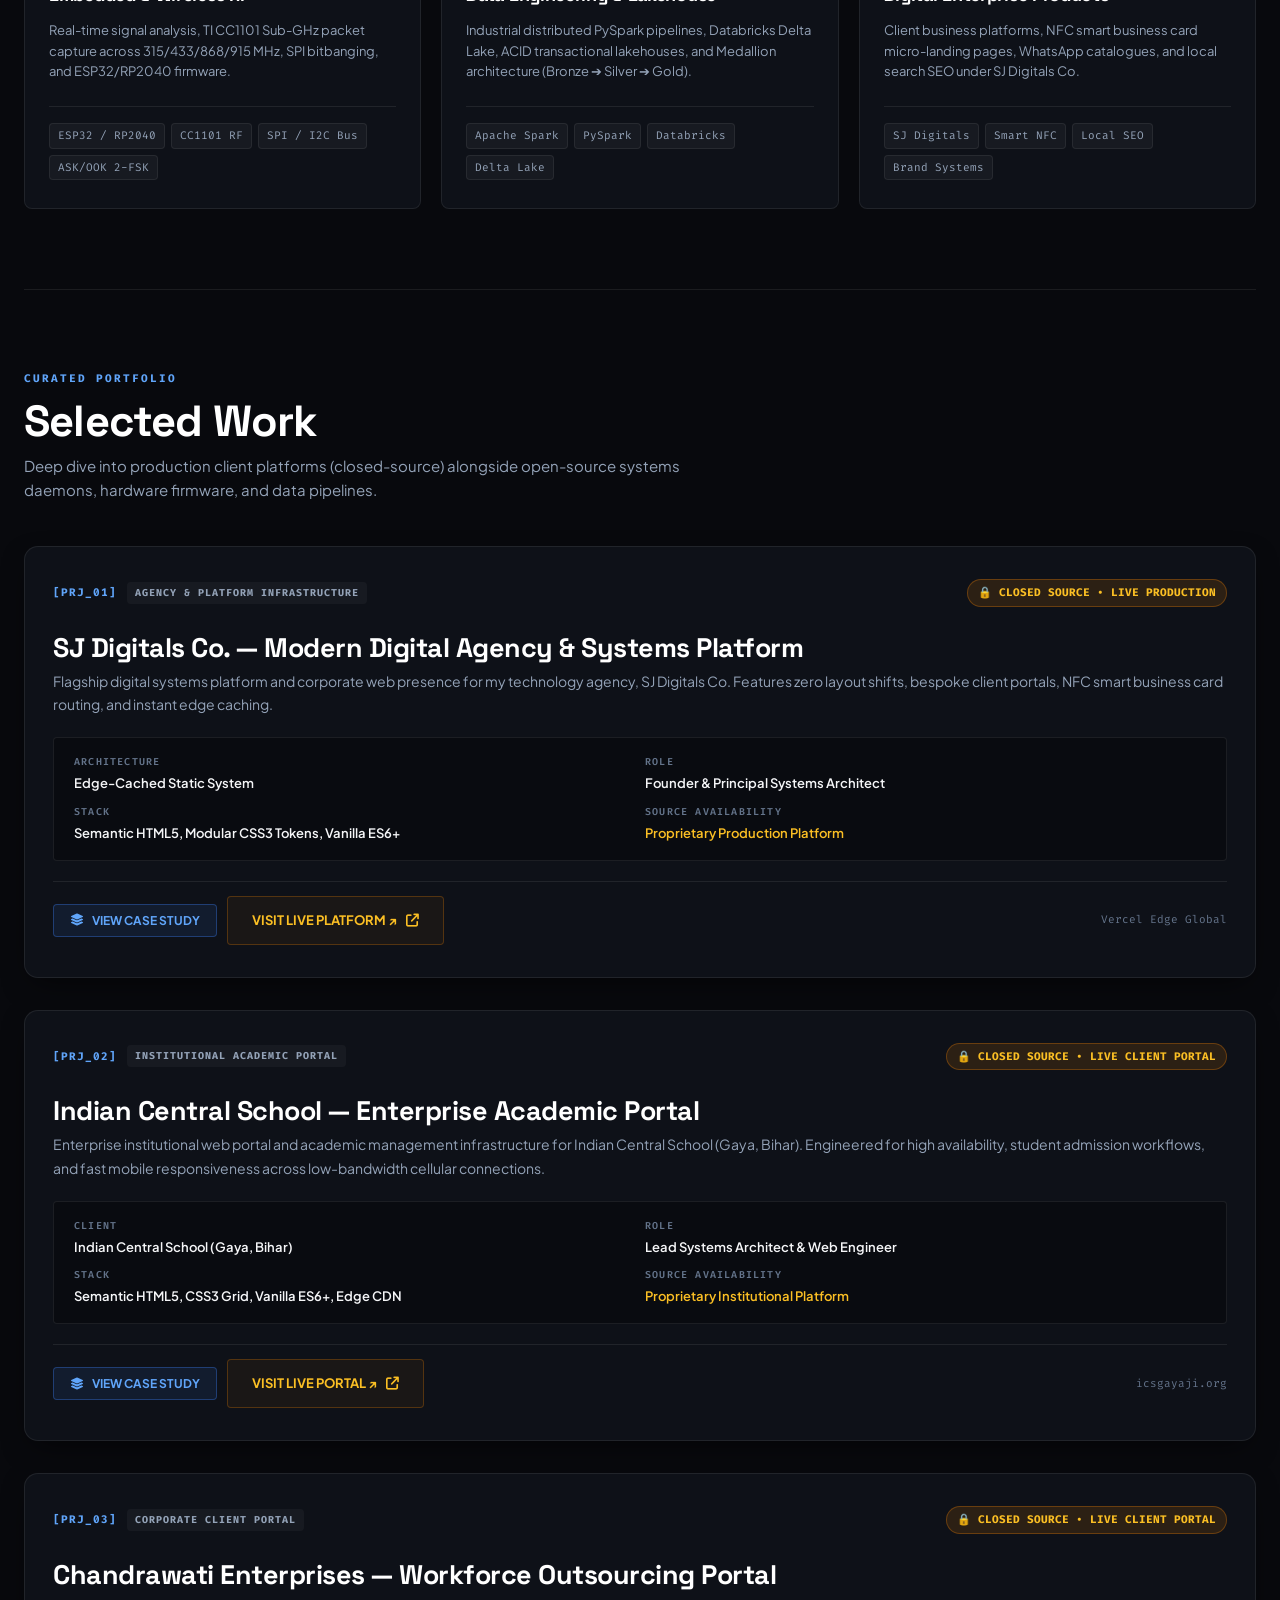
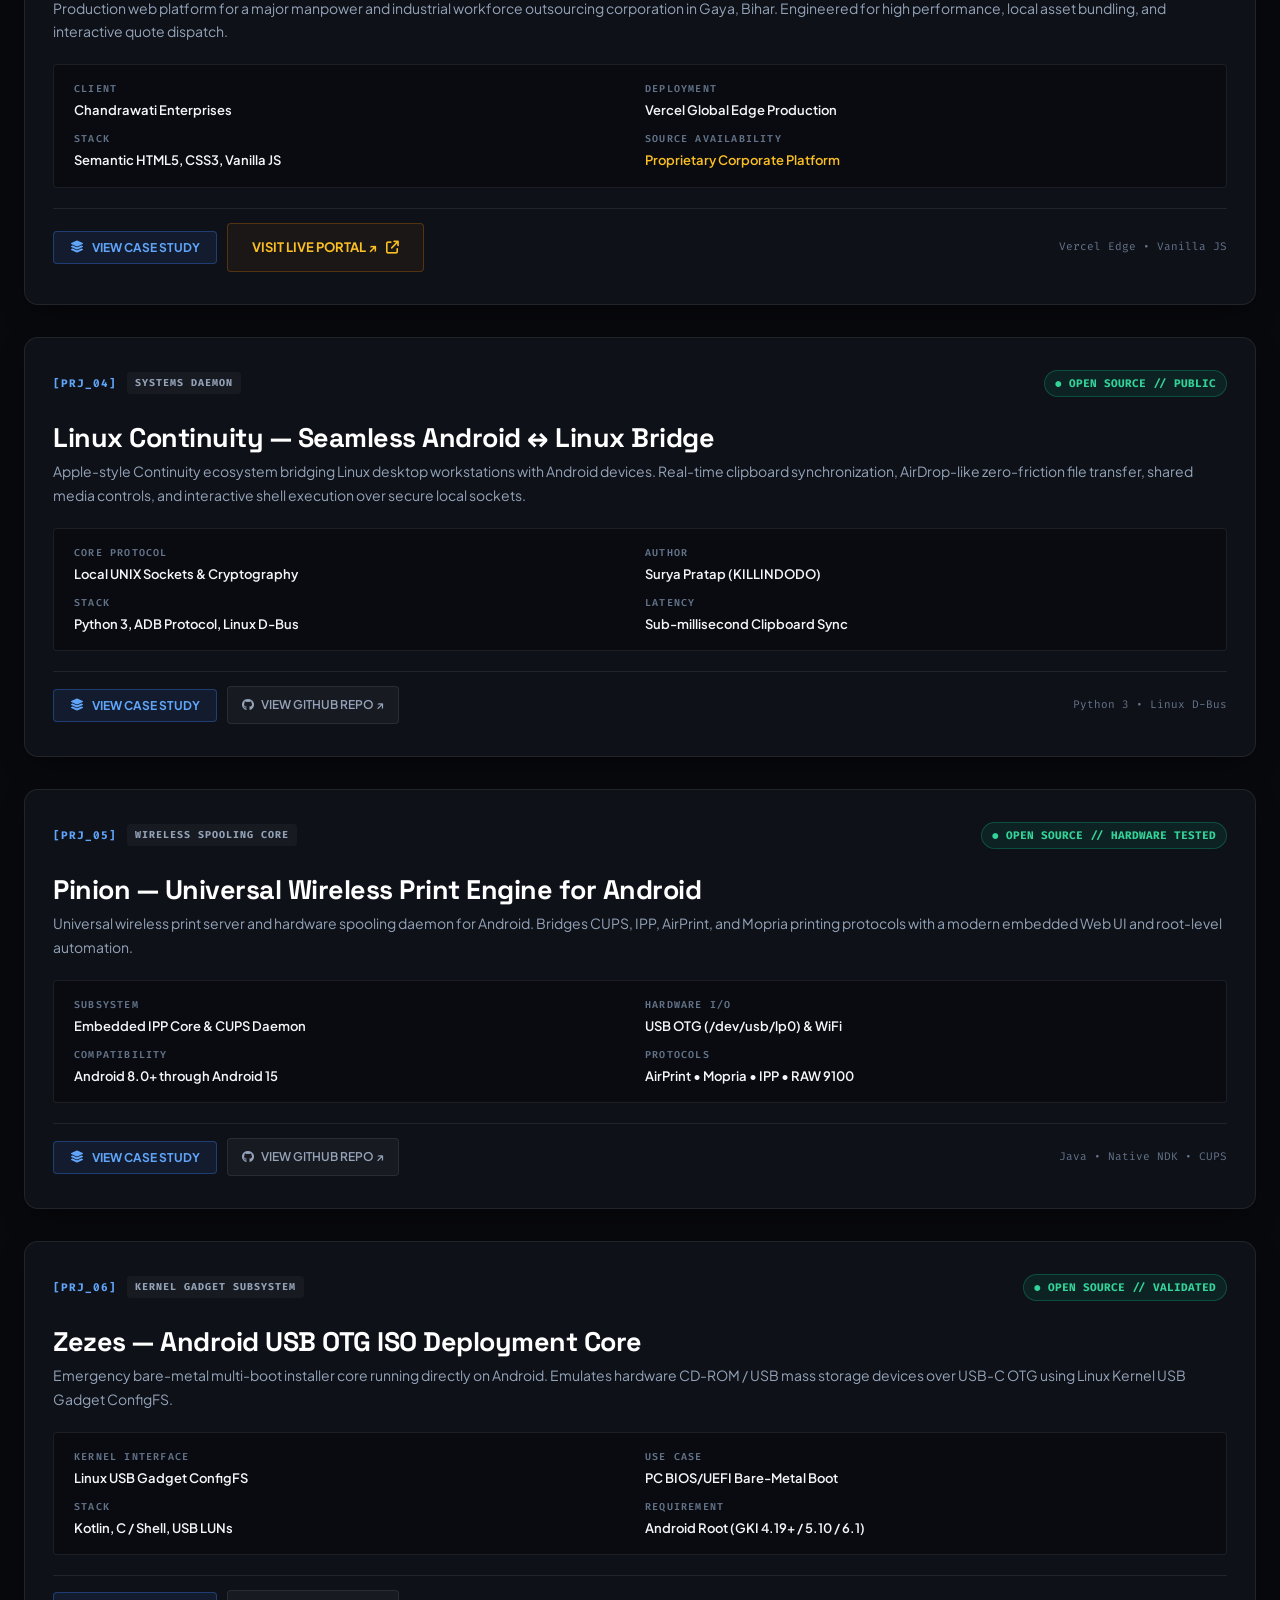
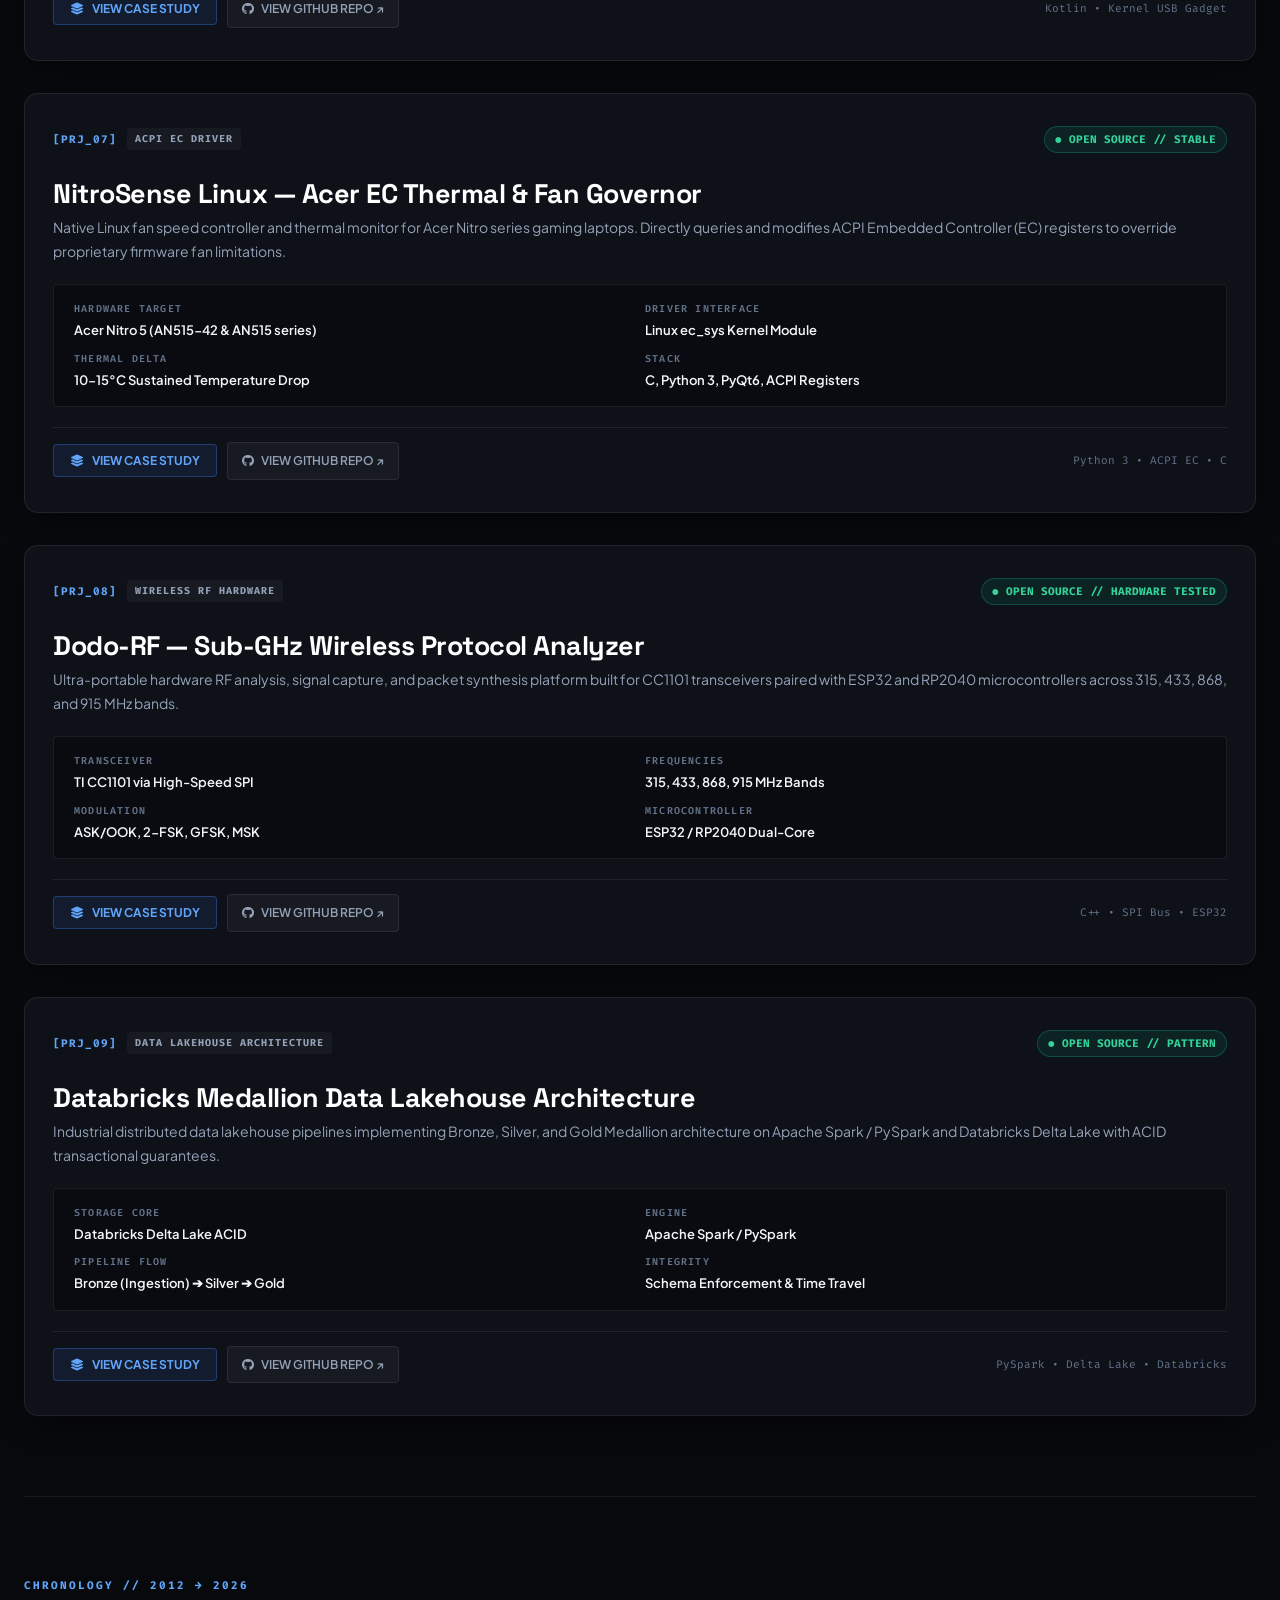
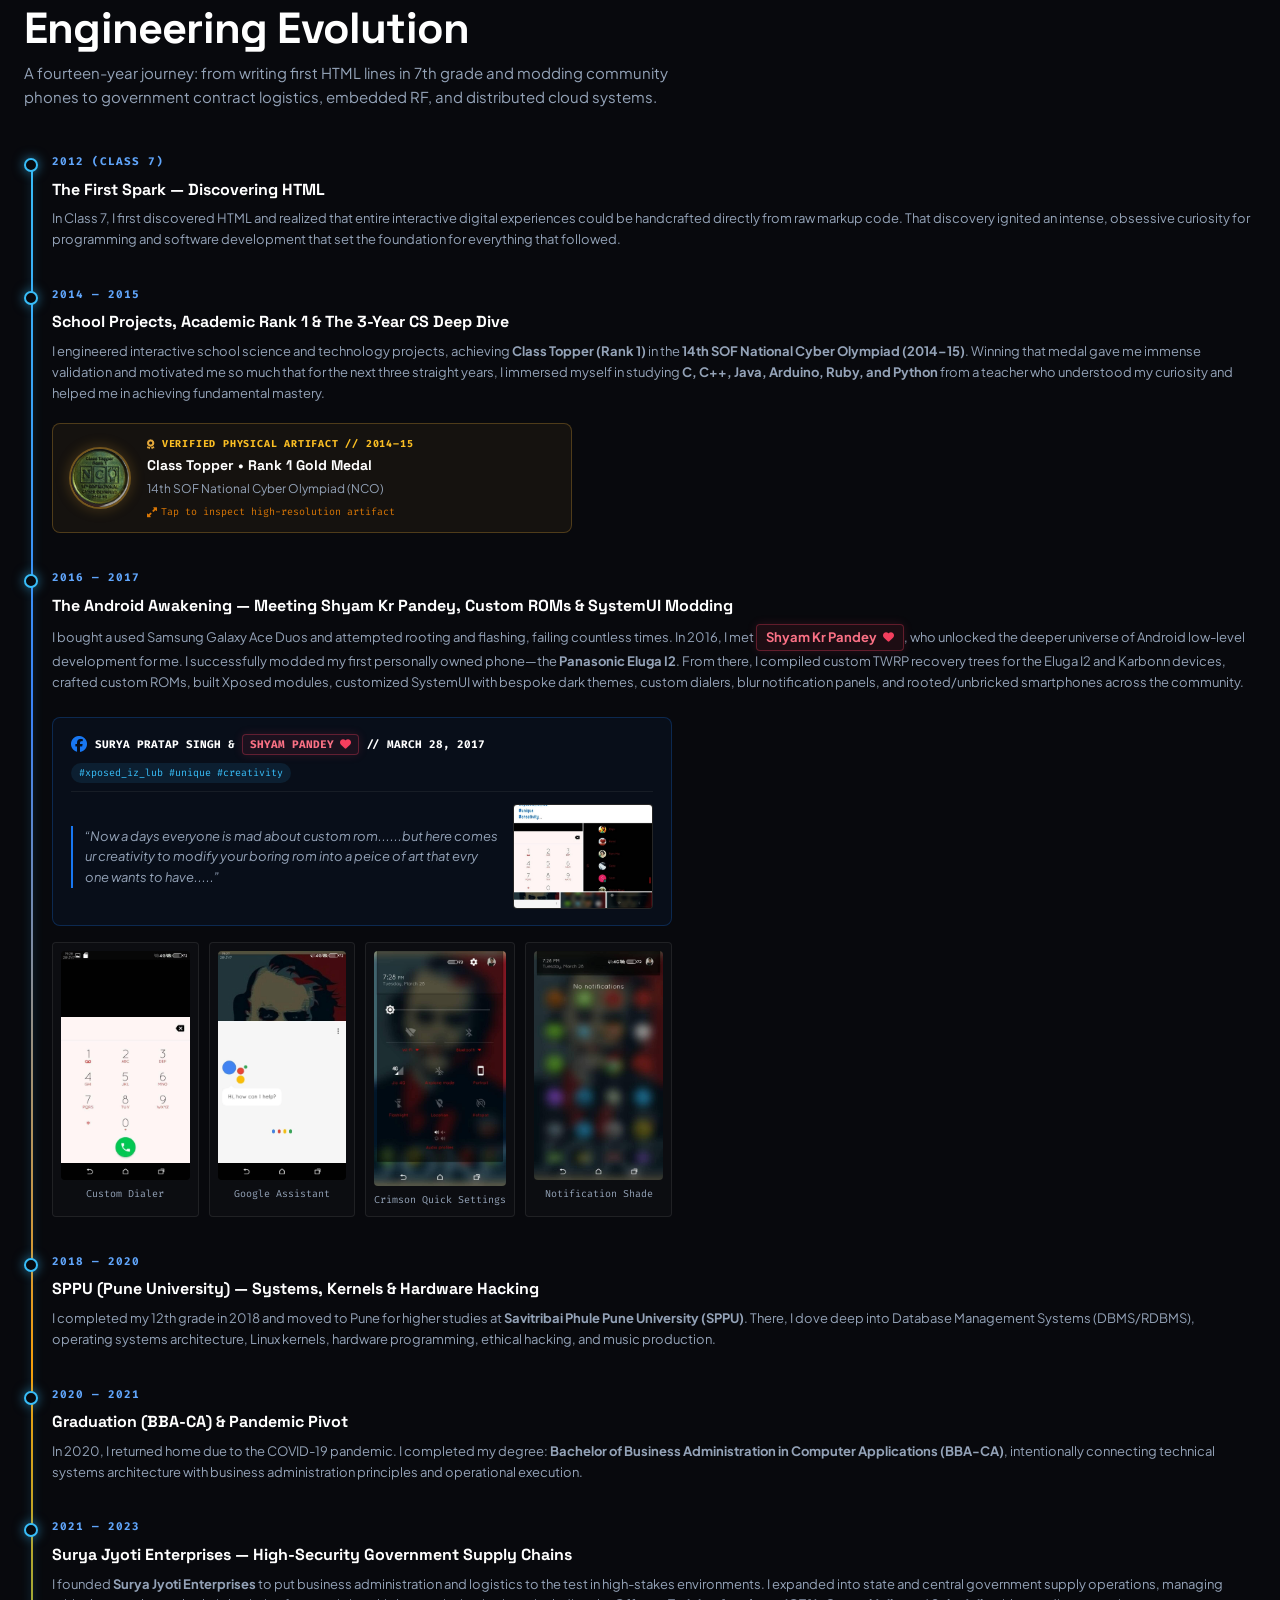
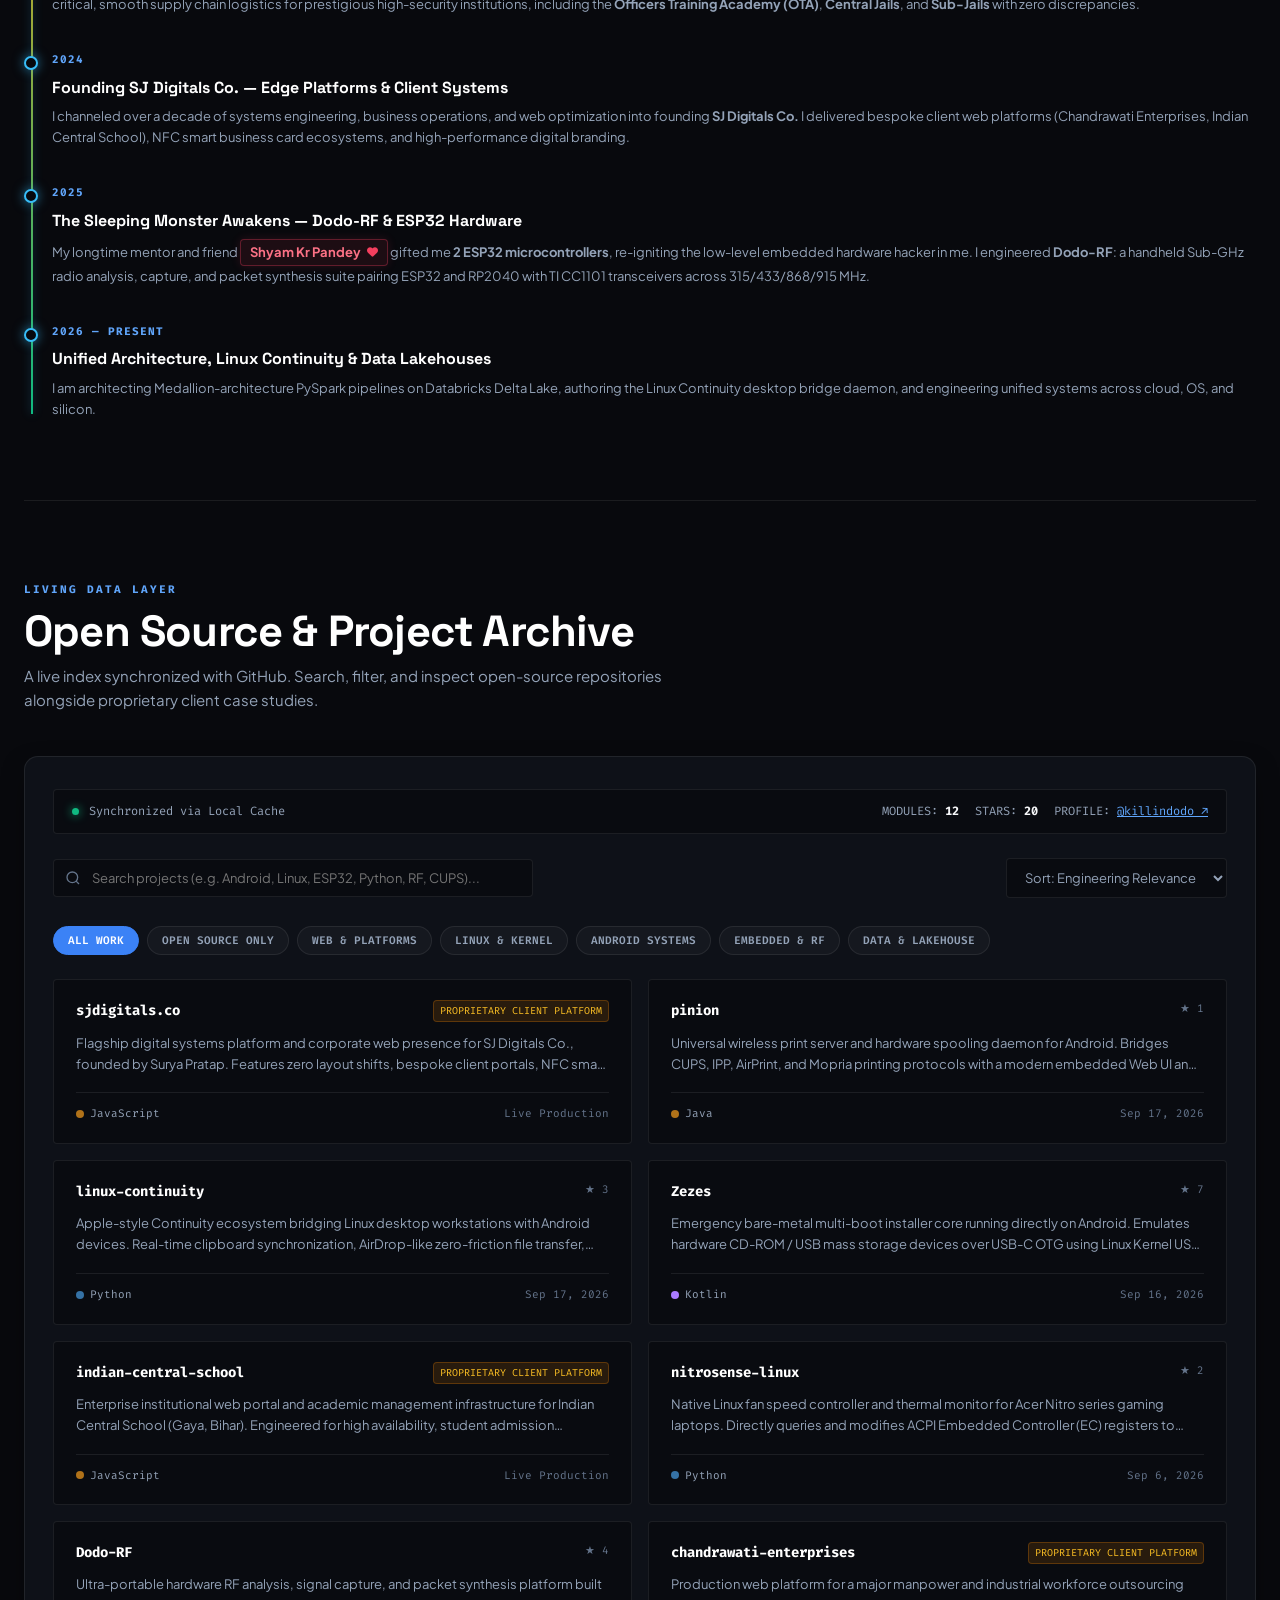
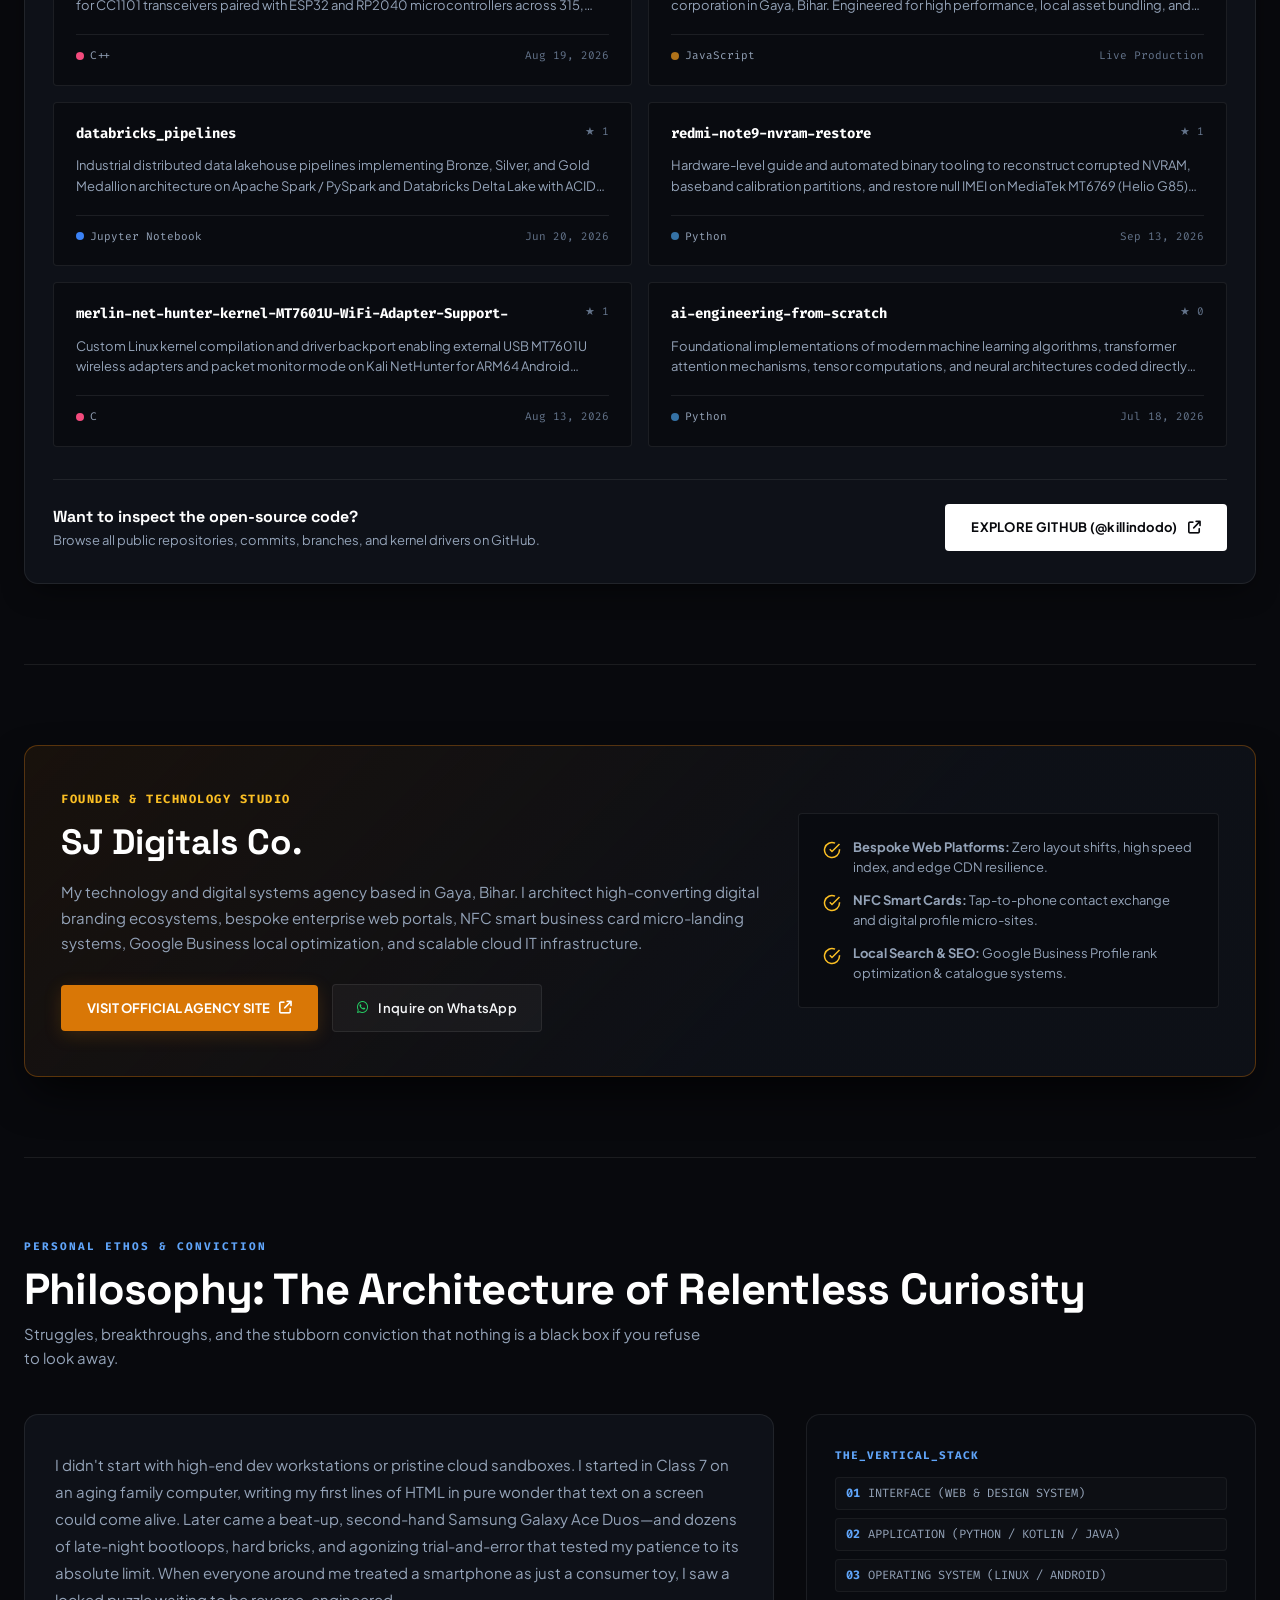
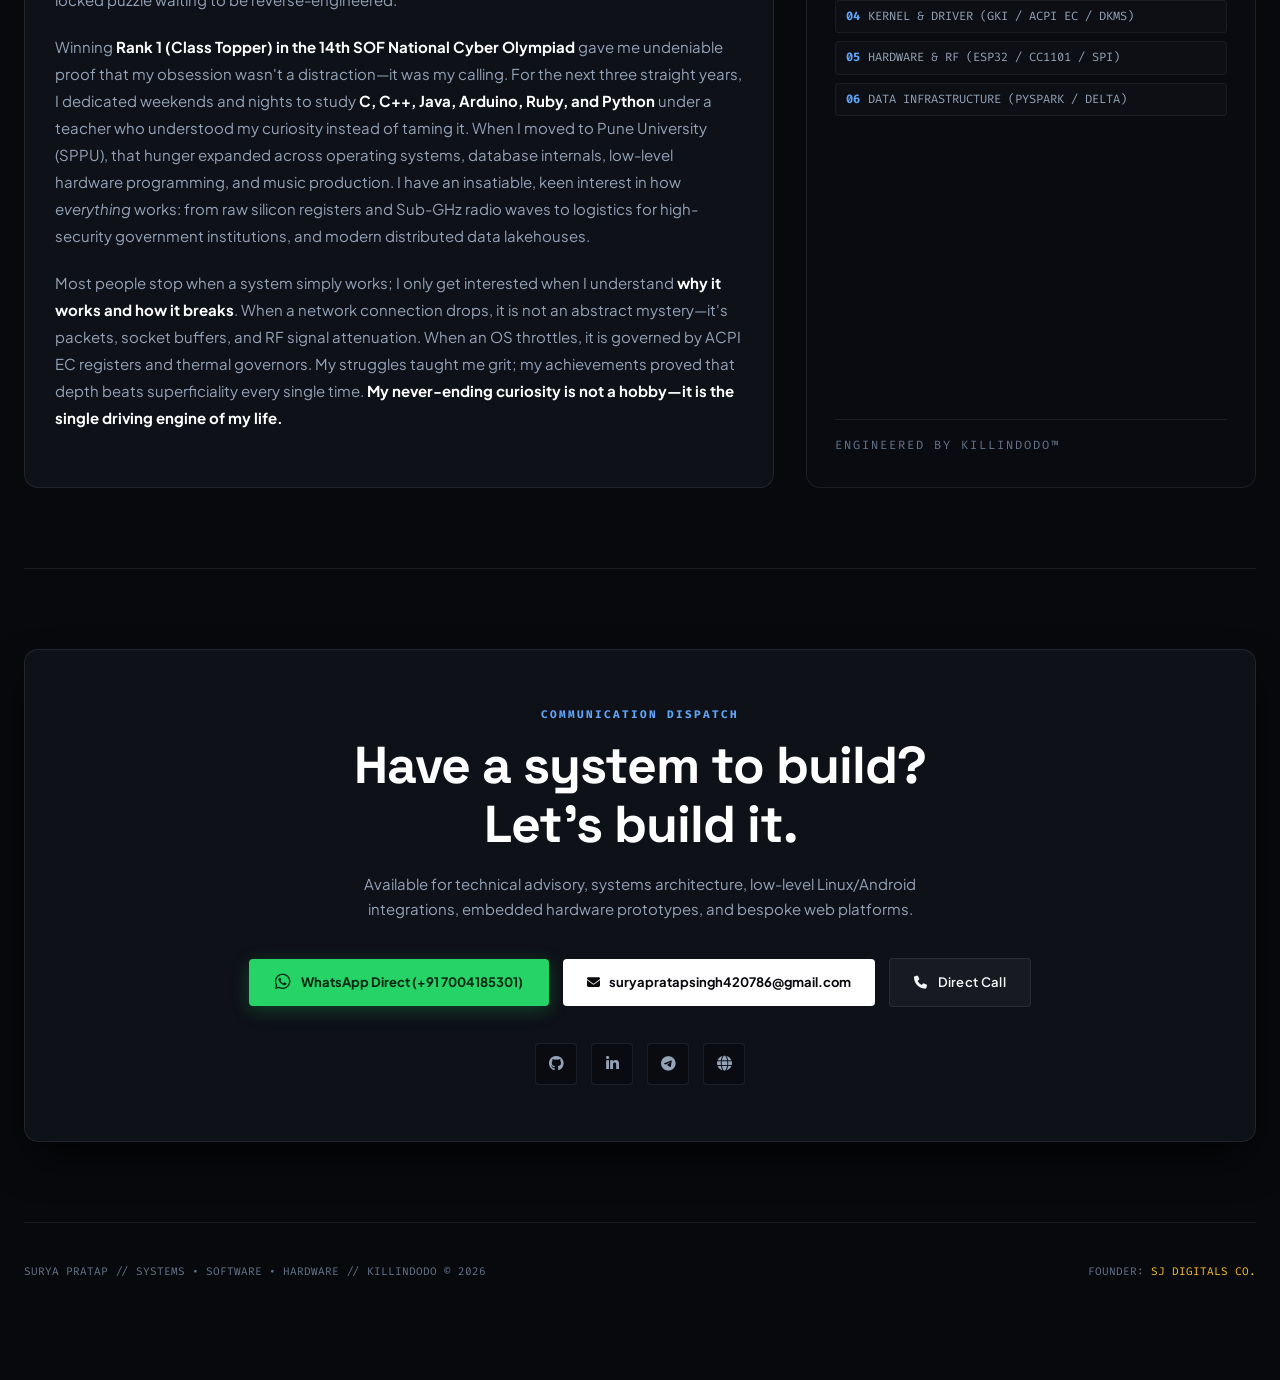
==== commit 65808534: "feat(local): rewrite philosophy narrative, refine wireless research bio, add Shyam Pandey heart part" ====
--- a/index.html
+++ b/index.html
@@ -4,7 +4,7 @@
     <meta charset="UTF-8">
     <meta name="viewport" content="width=device-width, initial-scale=1.0, maximum-scale=5.0">
     <title>Surya Pratap — Systems &amp; Software Engineer | KILLINDODO</title>
-    <meta name="description" content="Surya Pratap (KILLINDODO) — Systems & Software Engineer, Hardware Hacker, Founder of SJ Digitals Co. Engineering across interfaces, Linux kernels, Android subsystems, Sub-GHz RF, and data lakehouses.">
+    <meta name="description" content="Surya Pratap (KILLINDODO) — Systems & Software Engineer, Founder of SJ Digitals Co. Engineering across native applications, Linux kernel drivers, Android subsystems, 802.11 wireless security research, Sub-GHz RF, and distributed data lakehouses.">
     <meta name="author" content="Surya Pratap (KILLINDODO)">
     <link rel="canonical" href="https://killindodo.github.io/portfolio/">
 
@@ -75,12 +75,12 @@
                     <div class="hero-eyebrow">SYSTEMS &amp; SOFTWARE ENGINEER // OPERATOR</div>
                     <h1 class="hero-name">SURYA PRATAP</h1>
                     <div class="hero-tagline">
-                        <span class="highlight-role">Apps &amp; Systems</span> • Wi-Fi &amp; RF Hacking • Linux Kernels • Data Lakehouses
+                        <span class="highlight-role">Apps &amp; Systems</span> • Wireless &amp; RF Security • Linux Kernels • Data Lakehouses
                     </div>
                 </div>
 
                 <p class="hero-statement">
-                    I make apps, hack into Wi-Fi networks, write low-level Linux kernel drivers, mod Android device subsystems, and engineer Sub-GHz RF hardware and distributed data lakehouses. Founder of <strong>SJ Digitals Co.</strong>—designing resilient systems from raw silicon to zero-shift web platforms.
+                    I engineer native applications, conduct 802.11 wireless security research, write low-level Linux kernel drivers, mod Android device subsystems, and design Sub-GHz RF hardware and distributed data lakehouses. Founder of <strong>SJ Digitals Co.</strong>—crafting resilient systems from raw silicon to zero-shift web platforms.
                 </p>
 
                 <div class="hero-actions">
@@ -176,8 +176,8 @@
                 <div class="domain-card">
                     <div>
                         <div class="domain-num">DOMAIN // 03</div>
-                        <h3 class="domain-name">Android Systems &amp; Wi-Fi Hacking</h3>
-                        <p class="domain-desc">Native app architecture, custom recovery compilation (TWRP, OrangeFox), Linux Kernel USB Gadget ConfigFS, and Wi-Fi security auditing with packet injection via custom kernel drivers.</p>
+                        <h3 class="domain-name">Android Systems &amp; Wireless Security</h3>
+                        <p class="domain-desc">Native app architecture, custom recovery compilation (TWRP, OrangeFox), Linux Kernel USB Gadget ConfigFS, and 802.11 wireless protocol analysis with monitor mode packet injection via custom kernel drivers.</p>
                     </div>
                     <div class="domain-tech-stack">
                         <span class="tech-chip">Kotlin / Java</span>
@@ -636,7 +636,7 @@
                 <div class="timeline-node">
                     <span class="timeline-year">2016 — 2017</span>
                     <h3 class="timeline-title">The Android Awakening — Meeting Shyam Kr Pandey, Custom ROMs &amp; SystemUI Modding</h3>
-                    <p class="timeline-desc">I bought a used Samsung Galaxy Ace Duos and attempted rooting and flashing, failing countless times. In 2016, I met <a href="https://in.linkedin.com/in/shyam-pandey-5ab20262" target="_blank" rel="noopener noreferrer" class="timeline-mentor-link"><strong>Shyam Kr Pandey</strong> <i class="fab fa-linkedin"></i></a>, who unlocked the deeper universe of Android low-level development for me. I successfully modded my first personally owned phone—the <strong>Panasonic Eluga I2</strong>. From there, I compiled custom TWRP recovery trees for the Eluga I2 and Karbonn devices, crafted custom ROMs, built Xposed modules, customized SystemUI with bespoke dark themes, custom dialers, blur notification panels, and rooted/unbricked smartphones across the community.</p>
+                    <p class="timeline-desc">I bought a used Samsung Galaxy Ace Duos and attempted rooting and flashing, failing countless times. In 2016, I met <a href="https://in.linkedin.com/in/shyam-pandey-5ab20262" target="_blank" rel="noopener noreferrer" class="timeline-mentor-link" data-mentor-love="true" title="Shyam Kr Pandey — The Legend & Pure Love ❤️"><strong>Shyam Kr Pandey</strong> <i class="fas fa-heart"></i></a>, who unlocked the deeper universe of Android low-level development for me. I successfully modded my first personally owned phone—the <strong>Panasonic Eluga I2</strong>. From there, I compiled custom TWRP recovery trees for the Eluga I2 and Karbonn devices, crafted custom ROMs, built Xposed modules, customized SystemUI with bespoke dark themes, custom dialers, blur notification panels, and rooted/unbricked smartphones across the community.</p>
 
                     <!-- Historical Facebook Post & ROM Modding Archive Gallery -->
                     <div class="timeline-rom-archive">
@@ -645,7 +645,7 @@
                             <div class="rom-fb-header">
                                 <div class="rom-fb-user-badge">
                                     <i class="fab fa-facebook" style="color: #1877f2; font-size: 16px;"></i>
-                                    <span>SURYA PRATAP SINGH &amp; SHYAM PANDEY // MARCH 28, 2017</span>
+                                    <span>SURYA PRATAP SINGH &amp; <span class="timeline-mentor-link" data-mentor-love="true" style="padding: 1px 7px;">SHYAM PANDEY <i class="fas fa-heart"></i></span> // MARCH 28, 2017</span>
                                 </div>
                                 <span class="rom-fb-tag">#xposed_iz_lub #unique #creativity</span>
                             </div>
@@ -726,7 +726,7 @@
                 <div class="timeline-node">
                     <span class="timeline-year">2025</span>
                     <h3 class="timeline-title">The Sleeping Monster Awakens — Dodo-RF &amp; ESP32 Hardware</h3>
-                    <p class="timeline-desc">My longtime mentor and friend <a href="https://in.linkedin.com/in/shyam-pandey-5ab20262" target="_blank" rel="noopener noreferrer" class="timeline-mentor-link"><strong>Shyam Kr Pandey</strong> <i class="fab fa-linkedin"></i></a> gifted me <strong>2 ESP32 microcontrollers</strong>, re-igniting the low-level embedded hardware hacker in me. I engineered <strong>Dodo-RF</strong>: a handheld Sub-GHz radio analysis, capture, and packet synthesis suite pairing ESP32 and RP2040 with TI CC1101 transceivers across 315/433/868/915 MHz.</p>
+                    <p class="timeline-desc">My longtime mentor and friend <a href="https://in.linkedin.com/in/shyam-pandey-5ab20262" target="_blank" rel="noopener noreferrer" class="timeline-mentor-link" data-mentor-love="true" title="Shyam Kr Pandey — The Legend & Pure Love ❤️"><strong>Shyam Kr Pandey</strong> <i class="fas fa-heart"></i></a> gifted me <strong>2 ESP32 microcontrollers</strong>, re-igniting the low-level embedded hardware hacker in me. I engineered <strong>Dodo-RF</strong>: a handheld Sub-GHz radio analysis, capture, and packet synthesis suite pairing ESP32 and RP2040 with TI CC1101 transceivers across 315/433/868/915 MHz.</p>
                 </div>
 
                 <!-- 2026 -->
@@ -847,20 +847,21 @@
         <!-- ─── PHILOSOPHY & ABOUT ─── -->
         <section class="section-wrapper" id="philosophy">
             <div class="section-head">
-                <span class="section-kicker">FOUNDATIONAL PRINCIPLES</span>
-                <h2 class="section-title">Philosophy: Beneath the Abstraction</h2>
+                <span class="section-kicker">PERSONAL ETHOS &amp; CONVICTION</span>
+                <h2 class="section-title">Philosophy: The Architecture of Relentless Curiosity</h2>
+                <p class="section-subtitle">Struggles, breakthroughs, and the stubborn conviction that nothing is a black box if you refuse to look away.</p>
             </div>
 
             <div class="philosophy-grid">
                 <div class="philosophy-text-card">
                     <p>
-                        Most modern software engineering focuses on stacking abstractions on top of abstractions. While frameworks accelerate prototyping, true resilience requires knowing <strong>what happens underneath</strong>.
+                        I didn't start with high-end dev workstations or pristine cloud sandboxes. I started in Class 7 on an aging family computer, writing my first lines of HTML in pure wonder that text on a screen could come alive. Later came a beat-up, second-hand Samsung Galaxy Ace Duos—and dozens of late-night bootloops, hard bricks, and agonizing trial-and-error that tested my patience to its absolute limit. When everyone around me treated a smartphone as just a consumer toy, I saw a locked puzzle waiting to be reverse-engineered.
                     </p>
                     <p>
-                        When a web request fails, it is not merely a failed JavaScript promise—it traverses TLS handshakes, edge anycast routing, socket buffers, and network interfaces. When an operating system throttles, it is governed by thermal sensors and ACPI embedded controller registers.
+                        Winning <strong>Rank 1 (Class Topper) in the 14th SOF National Cyber Olympiad</strong> gave me undeniable proof that my obsession wasn't a distraction—it was my calling. For the next three straight years, I dedicated weekends and nights to study <strong>C, C++, Java, Arduino, Ruby, and Python</strong> under a teacher who understood my curiosity instead of taming it. When I moved to Pune University (SPPU), that hunger expanded across operating systems, database internals, low-level hardware programming, and music production. I have an insatiable, keen interest in how <em>everything</em> works: from raw silicon registers and Sub-GHz radio waves to logistics for high-security government institutions, and modern distributed data lakehouses.
                     </p>
                     <p>
-                        My work is built on understanding this complete vertical progression. By moving comfortably between high-level client interfaces, Linux kernel internals, embedded microcontrollers, and distributed data engines, I eliminate blind spots and engineer systems that actually work under pressure.
+                        Most people stop when a system simply works; I only get interested when I understand <strong>why it works and how it breaks</strong>. When a network connection drops, it is not an abstract mystery—it's packets, socket buffers, and RF signal attenuation. When an OS throttles, it is governed by ACPI EC registers and thermal governors. My struggles taught me grit; my achievements proved that depth beats superficiality every single time. <strong>My never-ending curiosity is not a hobby—it is the single driving engine of my life.</strong>
                     </p>
                 </div>
 
@@ -999,7 +1000,7 @@
         <div style="font-weight: 700; color: #ffffff; border-bottom: 1px solid var(--border-hairline); padding-bottom: 4px;">KILLINDODO_DIAGNOSTICS // v2026</div>
         <div>OPERATOR: SURYA PRATAP</div>
         <div>JOURNEY: 2012 (CLASS 7) ➔ 2026</div>
-        <div>MENTOR: <a href="https://in.linkedin.com/in/shyam-pandey-5ab20262" target="_blank" rel="noopener noreferrer" style="color: var(--cobalt-light); text-decoration: underline;">SHYAM KR PANDEY</a> (ANDROID &amp; ESP32)</div>
+        <div>MENTOR: <a href="https://in.linkedin.com/in/shyam-pandey-5ab20262" target="_blank" rel="noopener noreferrer" class="timeline-mentor-link" data-mentor-love="true" style="padding: 1px 6px; font-size: 10px;">SHYAM KR PANDEY <i class="fas fa-heart"></i></a> (ANDROID &amp; ESP32)</div>
         <div>ENTERPRISE: SURYA JYOTI ENTERPRISES ➔ SJ DIGITALS CO.</div>
         <div>KERNEL: GKI v4/6.1 • EROFS ROOTFS</div>
         <div>HARDWARE: TI CC1101 @ 433.92MHz • ESP32</div>
--- a/style.css
+++ b/style.css
@@ -76,6 +76,11 @@
 
 body {
     background-color: var(--bg-base);
+    background-image: 
+        radial-gradient(ellipse 70% 50% at 15% 10%, rgba(59, 130, 246, 0.12) 0%, transparent 60%),
+        radial-gradient(ellipse 60% 45% at 85% 55%, rgba(217, 119, 6, 0.09) 0%, transparent 65%),
+        radial-gradient(ellipse 55% 40% at 50% 90%, rgba(6, 182, 212, 0.08) 0%, transparent 60%);
+    background-attachment: fixed;
     min-height: 100vh;
     position: relative;
     overflow-x: hidden;
@@ -319,21 +324,31 @@
 
 .hero-eyebrow {
     font-family: var(--font-mono);
-    font-size: 14px;
-    font-weight: 600;
+    font-size: 11px;
+    font-weight: 700;
     color: var(--cobalt-light);
     letter-spacing: 2px;
     text-transform: uppercase;
-    margin-bottom: 8px;
+    background: rgba(59, 130, 246, 0.08);
+    border: 1px solid rgba(59, 130, 246, 0.25);
+    padding: 5px 12px;
+    border-radius: var(--radius-full);
+    display: inline-flex;
+    align-items: center;
+    gap: 8px;
+    margin-bottom: 14px;
+    box-shadow: 0 0 16px rgba(59, 130, 246, 0.12);
 }
 
 .hero-name {
     font-family: var(--font-display);
     font-size: clamp(2.8rem, 2.2rem + 3.8vw, 5.2rem);
-    font-weight: 700;
+    font-weight: 800;
     line-height: 1.05;
     letter-spacing: -1.5px;
-    color: #ffffff;
+    background: linear-gradient(180deg, #FFFFFF 25%, #E2E8F0 65%, #94A3B8 100%);
+    -webkit-background-clip: text;
+    -webkit-text-fill-color: transparent;
     margin-bottom: 12px;
 }
 
@@ -1174,7 +1189,8 @@
     bottom: 6px;
     left: 7px;
     width: 2px;
-    background: var(--border-hairline);
+    background: linear-gradient(180deg, #38bdf8 0%, #3b82f6 30%, #f59e0b 65%, #10b981 100%);
+    box-shadow: 0 0 10px rgba(56, 189, 248, 0.4);
 }
 
 .timeline-node {
@@ -1192,9 +1208,9 @@
     width: 14px;
     height: 14px;
     border-radius: 50%;
-    background: var(--bg-surface);
-    border: 2px solid var(--cobalt);
-    box-shadow: 0 0 10px var(--cobalt-glow);
+    background: #07090e;
+    border: 2px solid #38bdf8;
+    box-shadow: 0 0 12px rgba(56, 189, 248, 0.6);
 }
 
 .timeline-year {
@@ -1218,24 +1234,66 @@
     line-height: 1.6;
 }
 
+/* ─── SHYAM PANDEY MENTOR LOVE BADGE & EFFECTS ─── */
 .timeline-mentor-link {
-    color: var(--cobalt-light);
-    text-decoration: underline;
-    text-underline-offset: 3px;
+    color: #fb7185 !important;
+    background: rgba(244, 63, 94, 0.09);
+    border: 1px solid rgba(244, 63, 94, 0.32);
+    padding: 2px 9px;
+    border-radius: var(--radius-xs);
+    text-decoration: none !important;
     display: inline-flex;
     align-items: center;
-    gap: 5px;
-    transition: color 0.15s ease, text-shadow 0.15s ease;
+    gap: 6px;
+    font-weight: 700;
+    transition: all var(--transition-snappy);
+    cursor: pointer;
+    position: relative;
+    box-shadow: 0 0 10px rgba(244, 63, 94, 0.15);
 }
 
 .timeline-mentor-link:hover {
-    color: #ffffff;
-    text-shadow: 0 0 10px rgba(56, 189, 248, 0.6);
+    background: rgba(244, 63, 94, 0.22);
+    border-color: rgba(244, 63, 94, 0.7);
+    color: #ffffff !important;
+    box-shadow: 0 0 20px rgba(244, 63, 94, 0.55);
+    transform: translateY(-1px) scale(1.02);
 }
 
 .timeline-mentor-link i {
-    font-size: 12px;
-    color: #0077b5;
+    color: #f43f5e !important;
+    font-size: 11px;
+    transition: transform 0.2s ease;
+}
+
+.timeline-mentor-link:hover i {
+    transform: scale(1.3);
+}
+
+/* Floating Mini Heart Particles */
+.shyam-heart-particle {
+    position: fixed;
+    pointer-events: none;
+    z-index: 99999;
+    user-select: none;
+    line-height: 1;
+    animation: floatHeartAnim 1.25s cubic-bezier(0.22, 1, 0.36, 1) forwards;
+    filter: drop-shadow(0 0 6px rgba(244, 63, 94, 0.85));
+}
+
+@keyframes floatHeartAnim {
+    0% {
+        opacity: 1;
+        transform: translate(-50%, -50%) scale(0.6) rotate(0deg);
+    }
+    30% {
+        opacity: 1;
+        transform: translate(calc(-50% + var(--dx, 0px)), calc(-50% - 32px)) scale(1.35) rotate(var(--rot, 0deg));
+    }
+    100% {
+        opacity: 0;
+        transform: translate(calc(-50% + var(--dx, 0px) * 1.8), calc(-50% - 95px)) scale(0.7) rotate(calc(var(--rot, 0deg) * 2));
+    }
 }
 
 /* Physical Artifact Preview (Medal) */
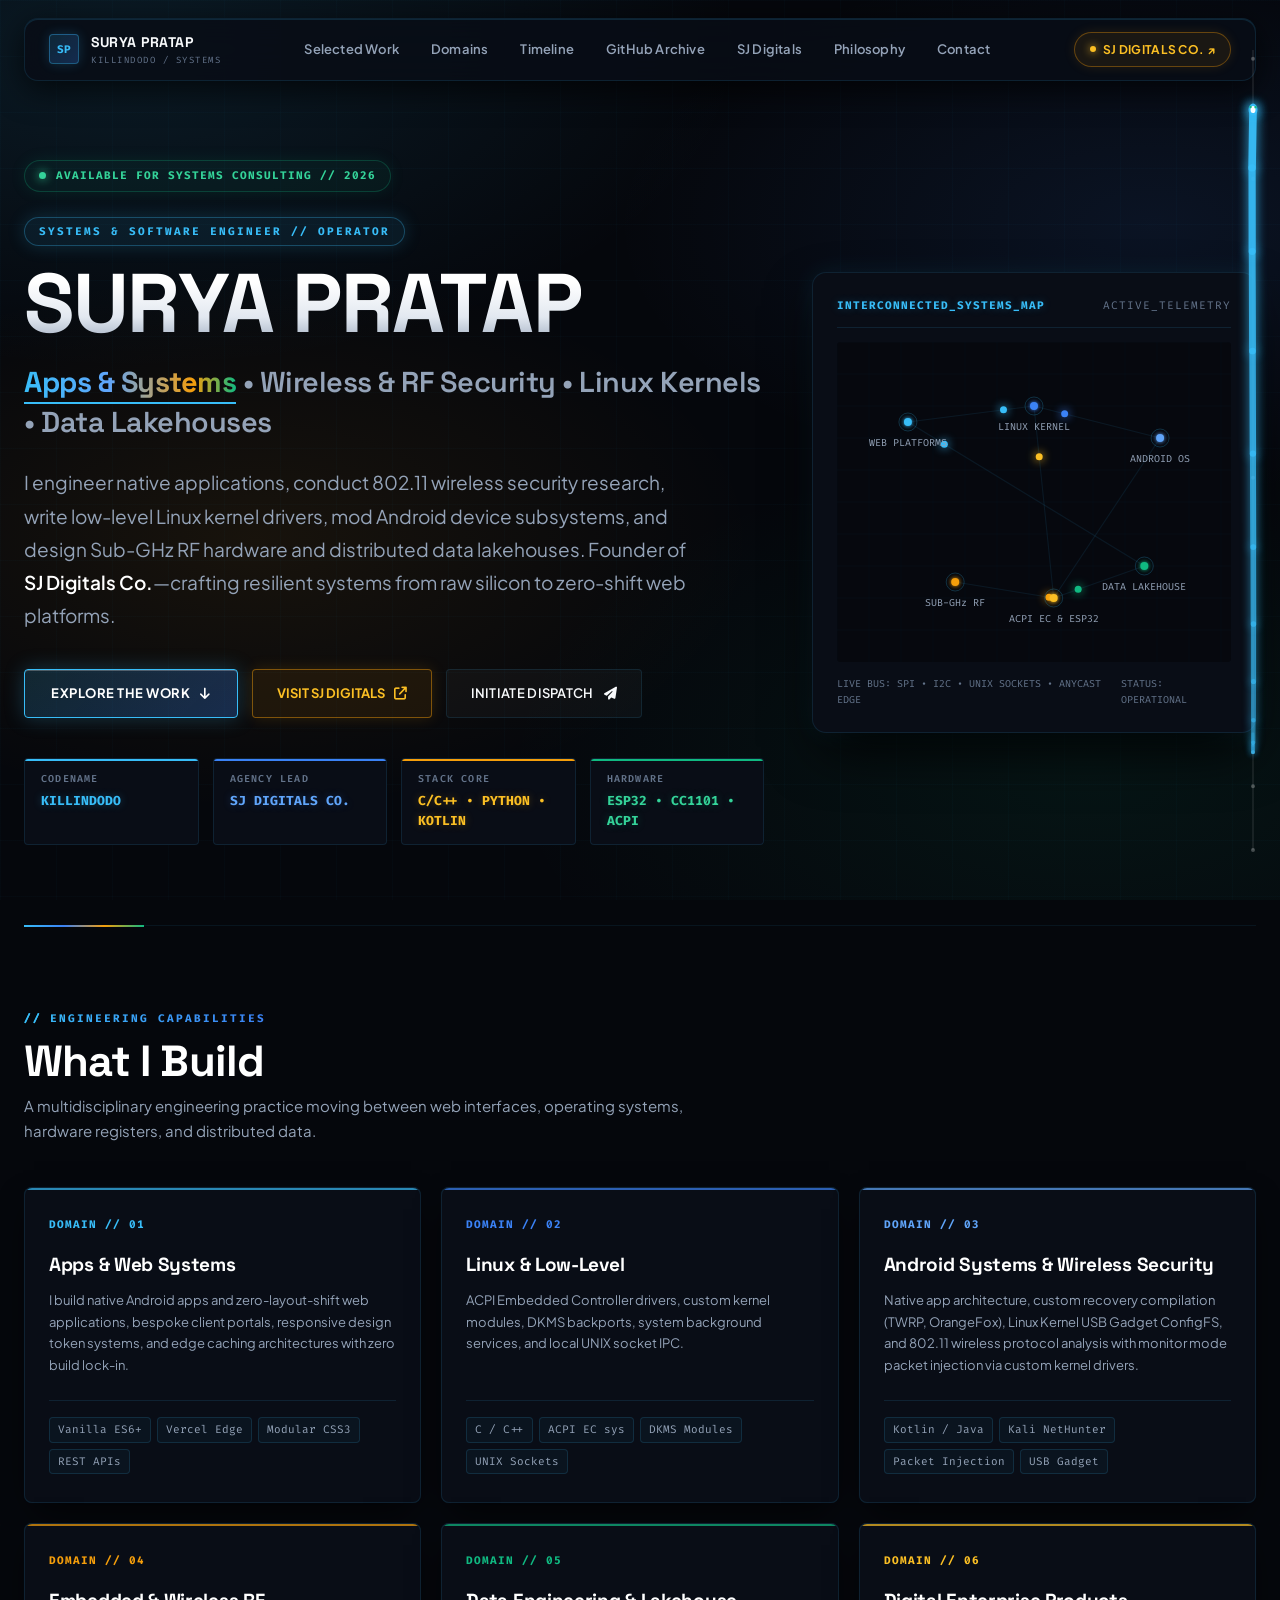
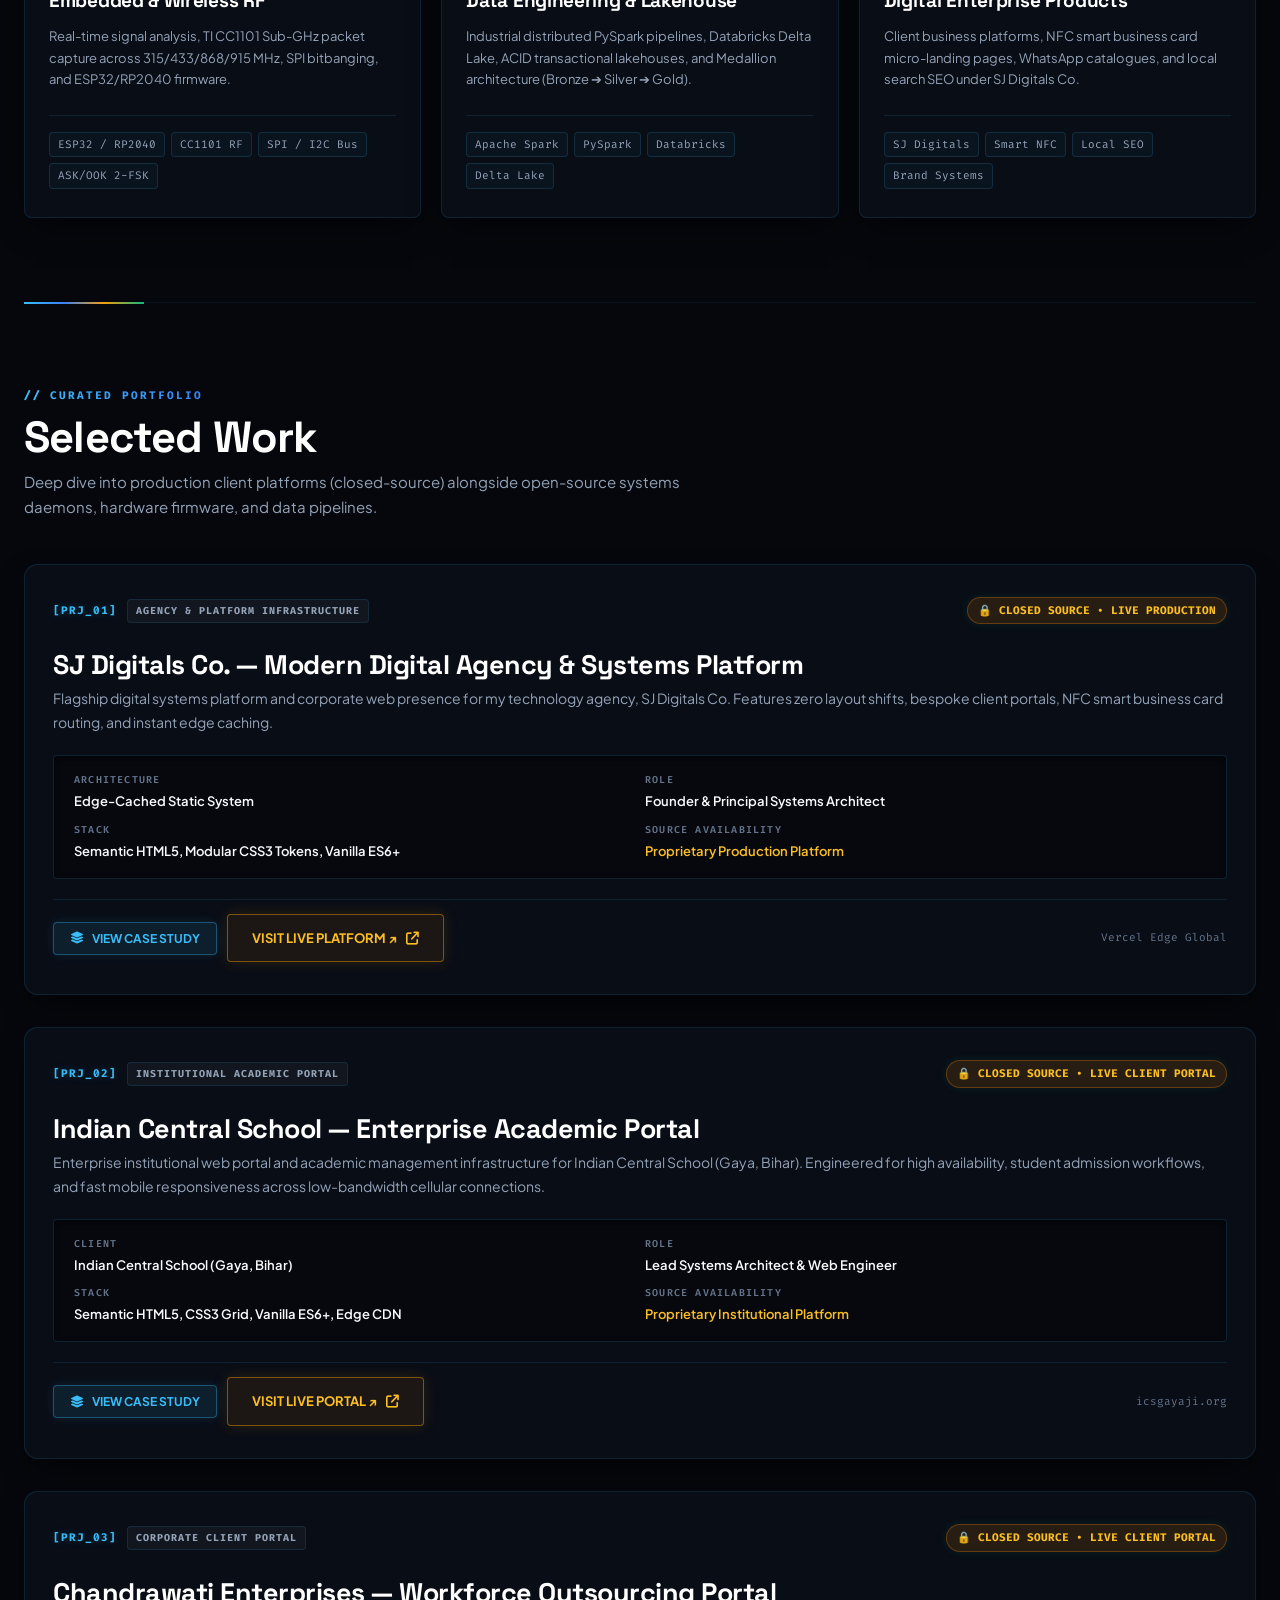
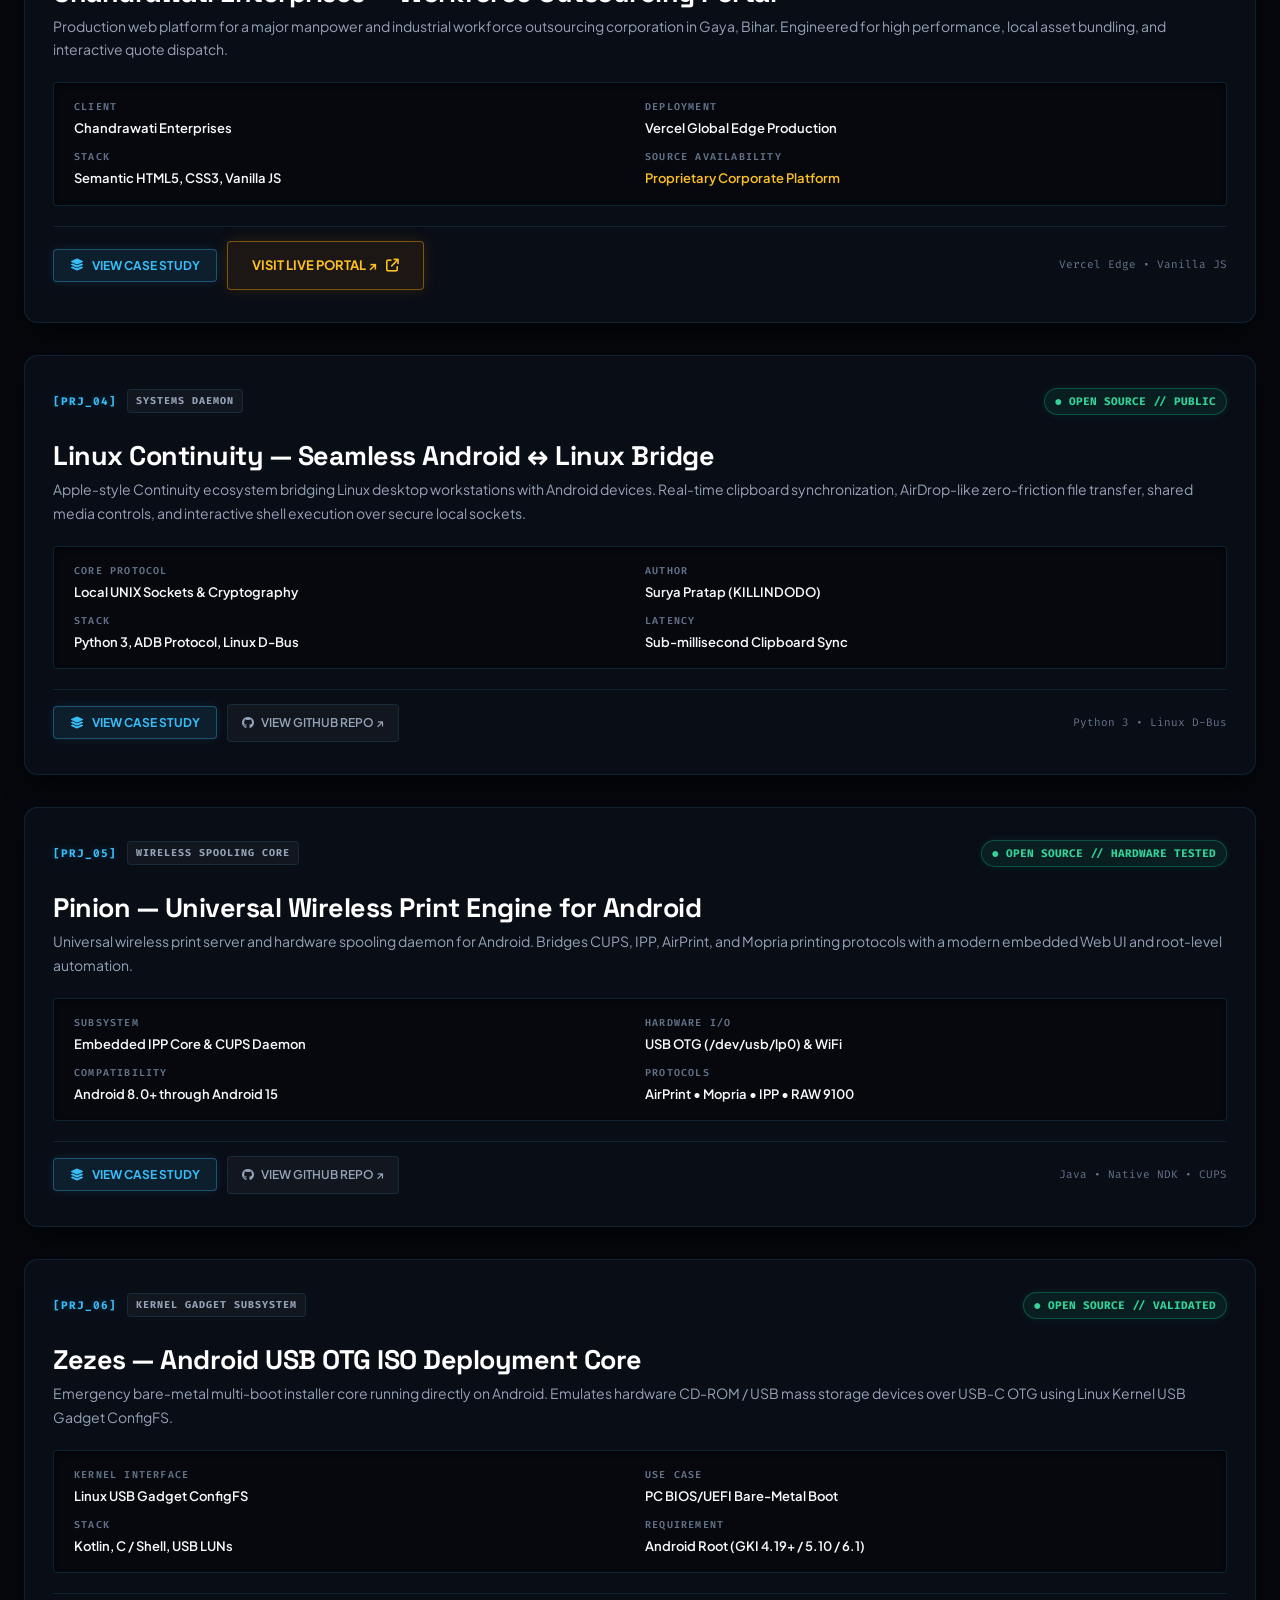
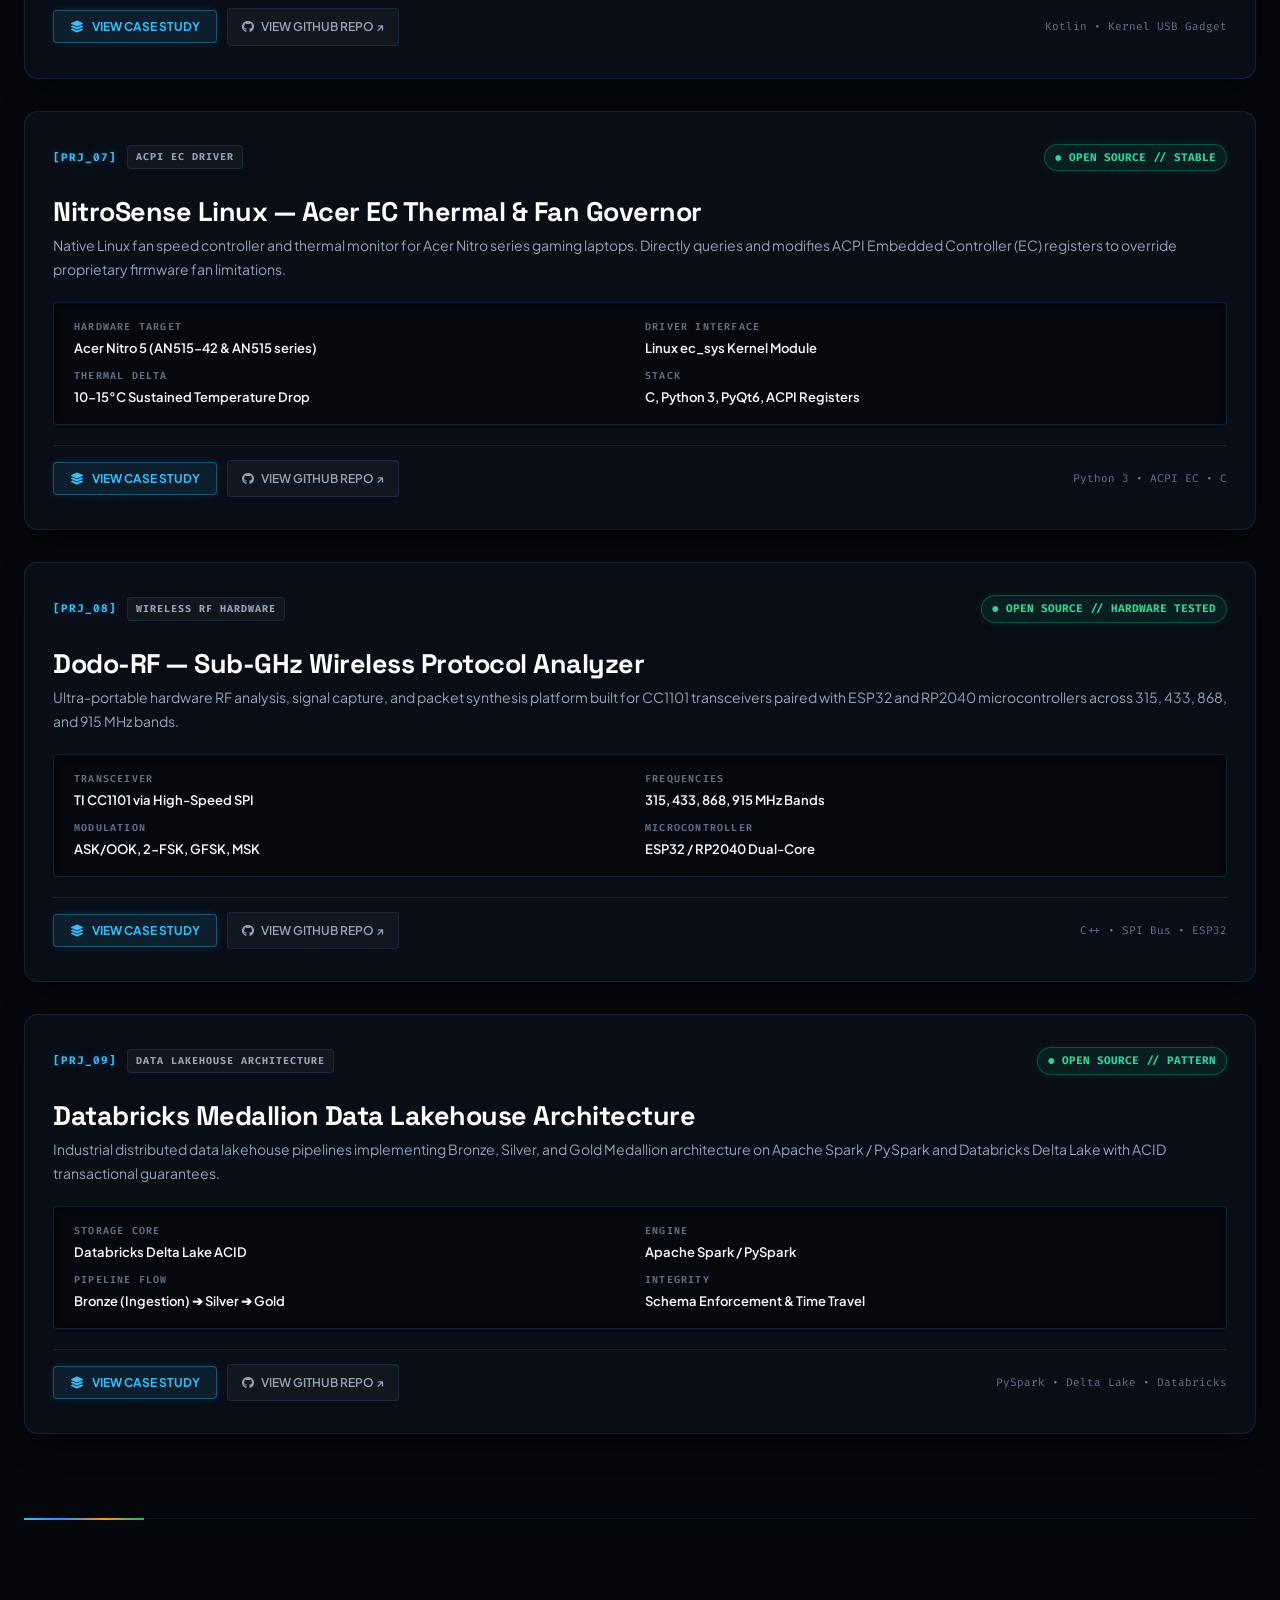
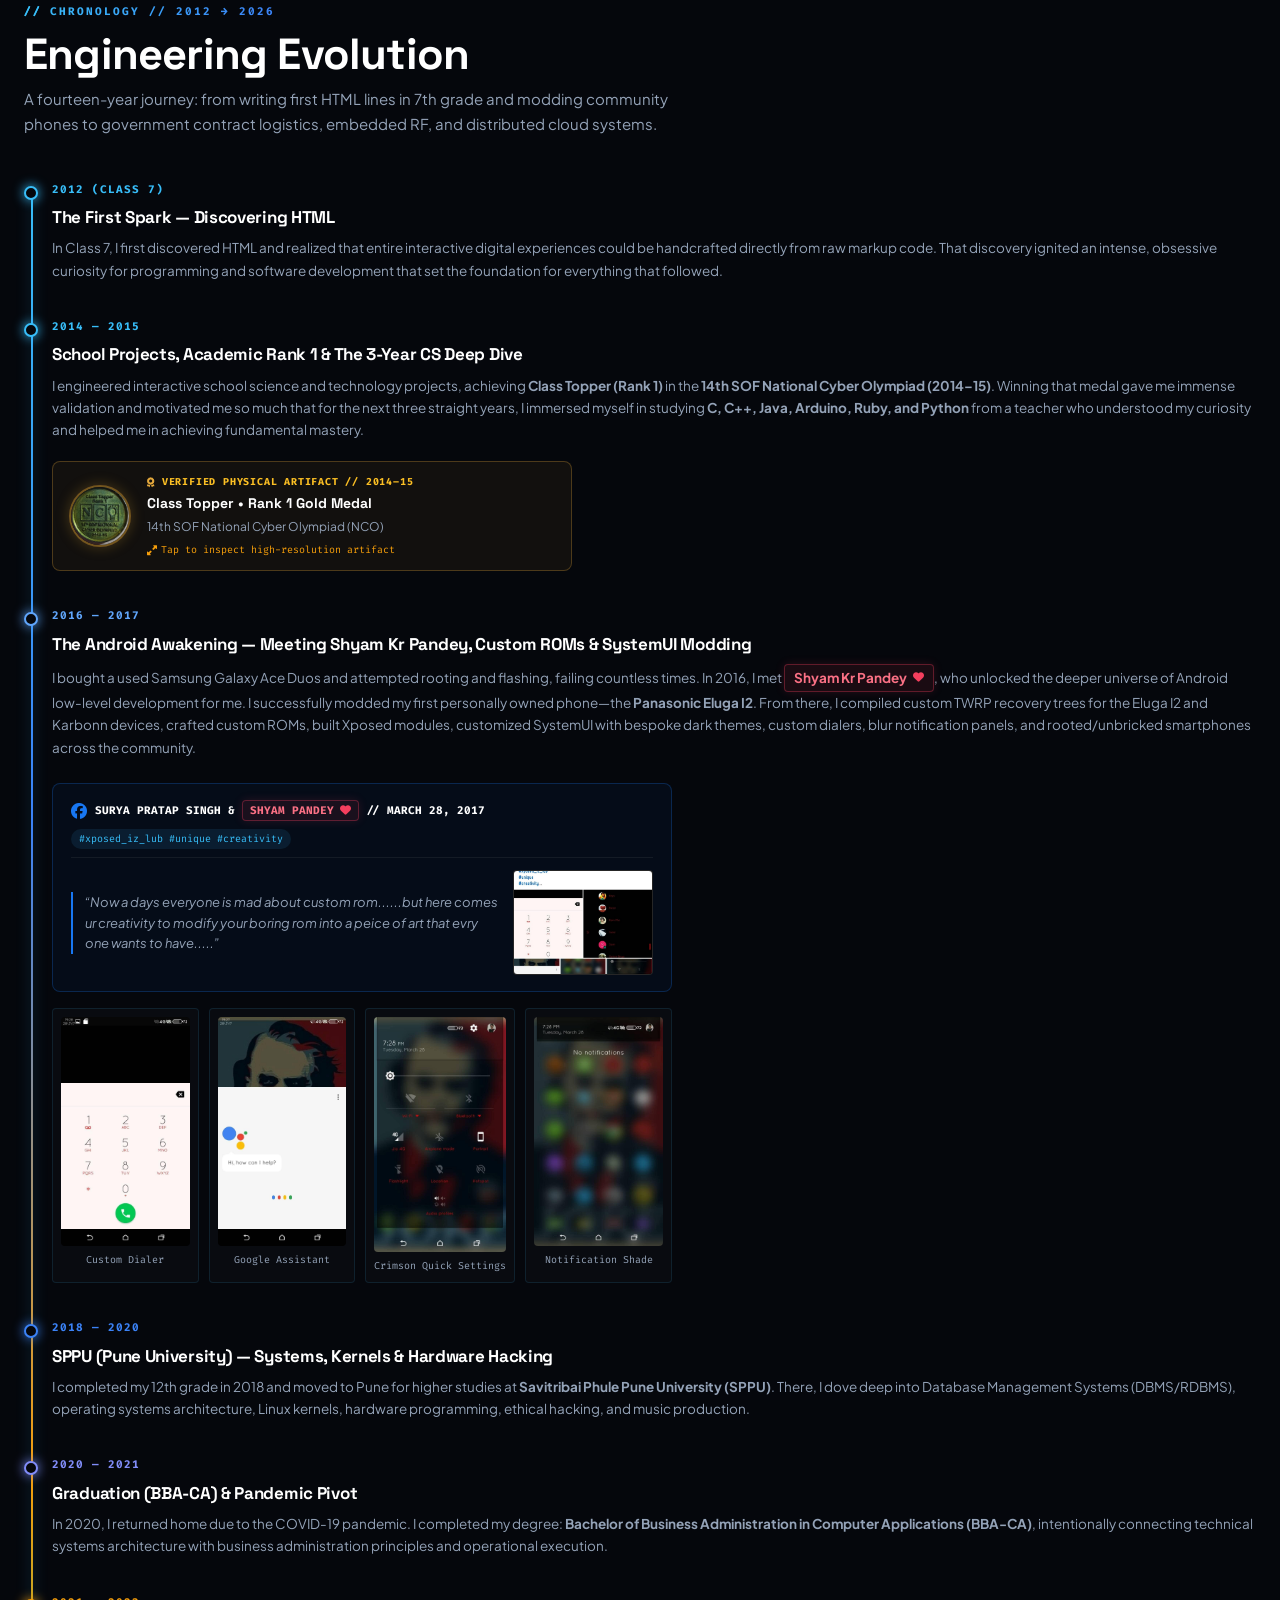
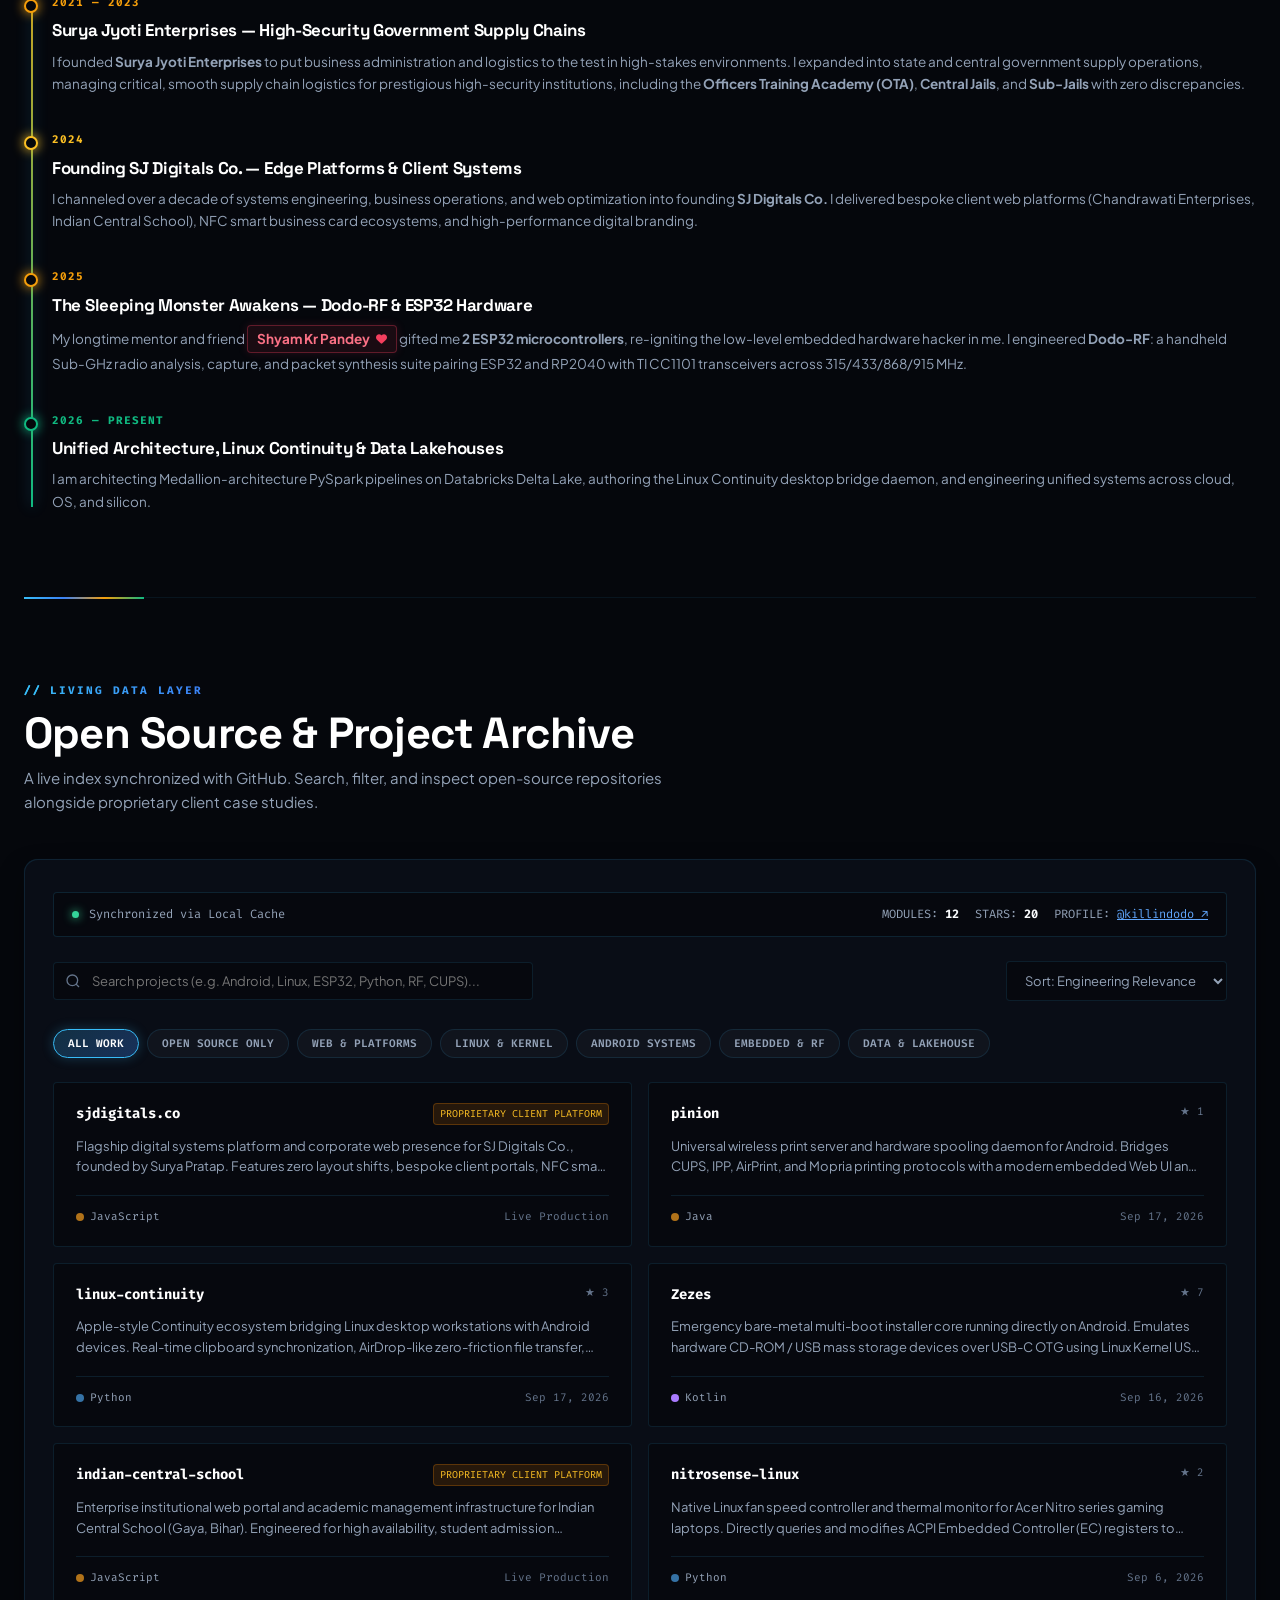
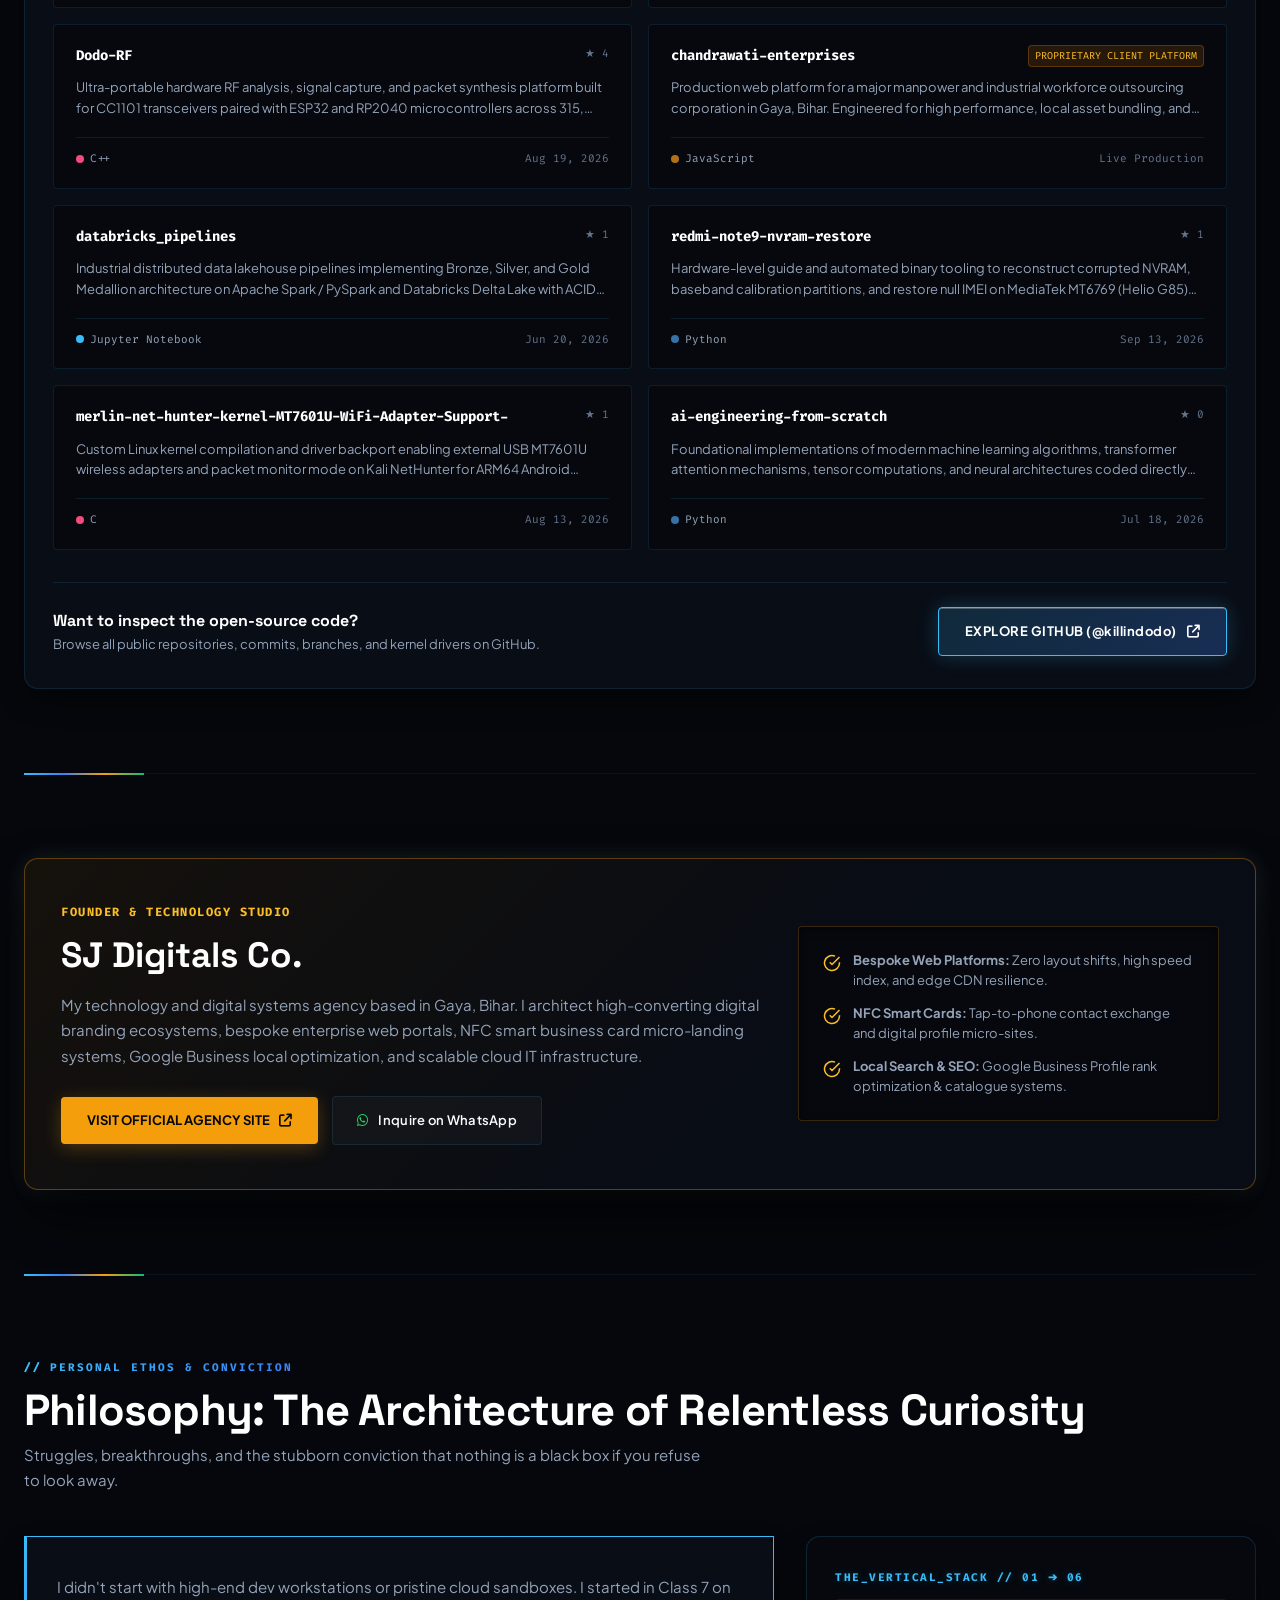
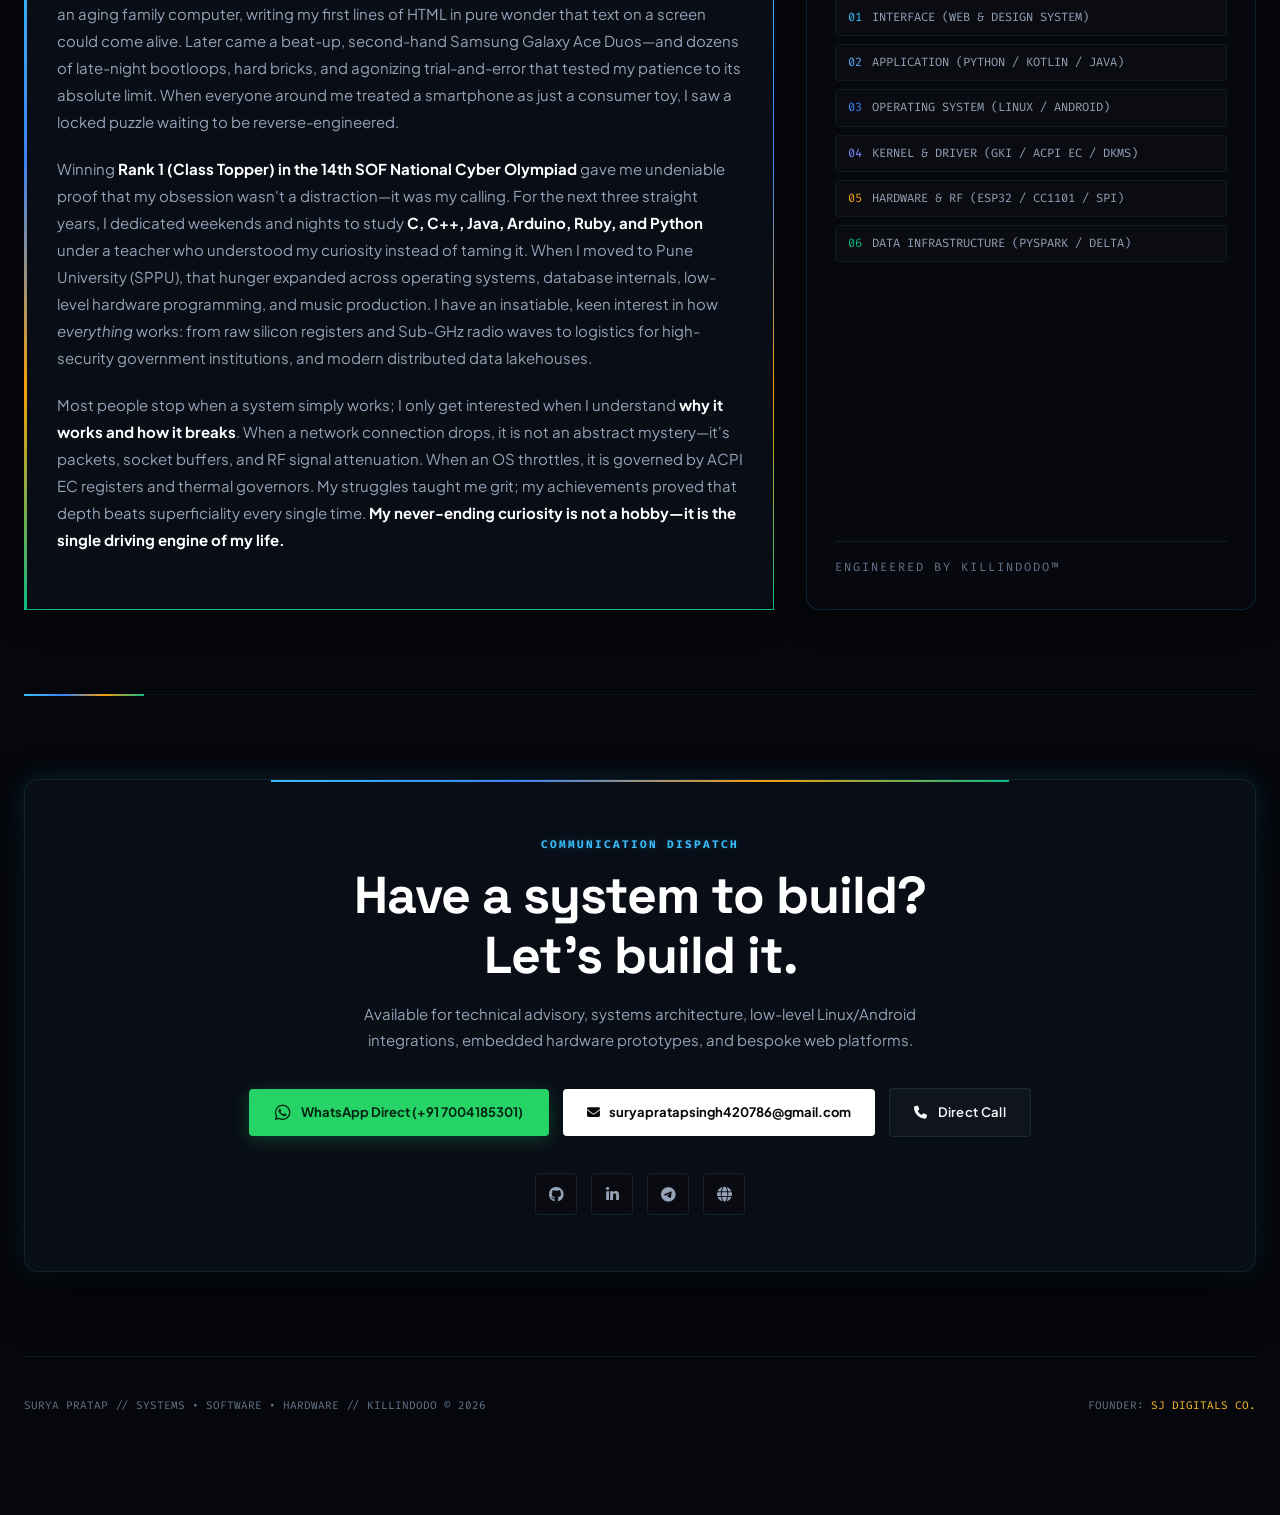
==== commit 291af9dc: "feat(local): overhaul entire site styling into unified 4-phase spectral cyberdeck design system" ====
--- a/index.html
+++ b/index.html
@@ -102,19 +102,19 @@
                 <div class="hero-metadata-row">
                     <div class="meta-box">
                         <span class="meta-box-label">CODENAME</span>
-                        <span class="meta-box-value">KILLINDODO</span>
+                        <span class="meta-box-value cyan">KILLINDODO</span>
                     </div>
                     <div class="meta-box">
                         <span class="meta-box-label">AGENCY LEAD</span>
-                        <span class="meta-box-value amber">SJ DIGITALS CO.</span>
+                        <span class="meta-box-value cobalt">SJ DIGITALS CO.</span>
                     </div>
                     <div class="meta-box">
                         <span class="meta-box-label">STACK CORE</span>
-                        <span class="meta-box-value cobalt">C/C++ • PYTHON • KOTLIN</span>
+                        <span class="meta-box-value amber">C/C++ • PYTHON • KOTLIN</span>
                     </div>
                     <div class="meta-box">
                         <span class="meta-box-label">HARDWARE</span>
-                        <span class="meta-box-value">ESP32 • CC1101 • ACPI</span>
+                        <span class="meta-box-value emerald">ESP32 • CC1101 • ACPI</span>
                     </div>
                 </div>
             </div>
@@ -867,7 +867,7 @@
 
                 <div class="signature-card">
                     <div>
-                        <div style="font-family: var(--font-mono); font-size: 11px; letter-spacing: 1px; color: var(--cobalt-light); margin-bottom: 12px; font-weight: 700;">THE_VERTICAL_STACK</div>
+                        <div style="font-family: var(--font-mono); font-size: 11px; letter-spacing: 1.5px; color: var(--spec-cyan); margin-bottom: 12px; font-weight: 700; text-shadow: 0 0 8px rgba(56, 189, 248, 0.3);">THE_VERTICAL_STACK // 01 ➔ 06</div>
                         <div class="stack-flow-list">
                             <div class="stack-layer"><span class="num">01</span><span>INTERFACE (WEB &amp; DESIGN SYSTEM)</span></div>
                             <div class="stack-layer"><span class="num">02</span><span>APPLICATION (PYTHON / KOTLIN / JAVA)</span></div>
--- a/style.css
+++ b/style.css
@@ -5,35 +5,63 @@
    ═══════════════════════════════════════════════════════════════════ */
 
 :root {
-    /* Color System */
-    --bg-base: #08090d;
-    --bg-surface: #0e1118;
-    --bg-card: #131722;
-    --bg-card-hover: #181e2e;
-    --bg-elevated: #1c2336;
-
-    --border-hairline: rgba(255, 255, 255, 0.08);
-    --border-subtle: rgba(255, 255, 255, 0.14);
-    --border-accent: rgba(59, 130, 246, 0.4);
-
-    --text-primary: #f5f6f8;
+    /* Base Color Architecture: Ultra-Deep Cyberdeck Obsidian */
+    --bg-base: #05070c;
+    --bg-surface: #090d16;
+    --bg-card: #0d121f;
+    --bg-card-hover: #12192b;
+    --bg-elevated: #162036;
+
+    /* Technical Hairline Wireframe Borders */
+    --border-hairline: rgba(56, 189, 248, 0.12);
+    --border-subtle: rgba(56, 189, 248, 0.22);
+    --border-accent: rgba(59, 130, 246, 0.45);
+
+    --text-primary: #f8fafc;
     --text-secondary: #94a3b8;
     --text-tertiary: #64748b;
     --text-disabled: #475569;
 
-    /* Technical Accents */
-    --cobalt: #3b82f6;
-    --cobalt-light: #60a5fa;
-    --cobalt-glow: rgba(59, 130, 246, 0.2);
-
-    --amber: #d97706;
-    --amber-light: #fbbf24;
-    --amber-glow: rgba(217, 119, 6, 0.2);
-
-    --emerald: #10b981;
-    --emerald-glow: rgba(16, 185, 129, 0.2);
-
-    --cyan: #06b6d4;
+    /* ─── THE 4-PHASE ENGINEERING EVOLUTION SPECTRUM ─── */
+    /* Phase 1: Code & Curiosity (2012) */
+    --spec-cyan: #38bdf8;
+    --spec-cyan-light: #7dd3fc;
+    --spec-cyan-glow: rgba(56, 189, 248, 0.28);
+
+    /* Phase 2: Kernel, OS & Systems Mastery (2016-2020) */
+    --spec-cobalt: #3b82f6;
+    --spec-cobalt-light: #60a5fa;
+    --spec-cobalt-glow: rgba(59, 130, 246, 0.28);
+
+    /* Phase 3: Hardware, Solder, RF & Logistics (2021-2025) */
+    --spec-amber: #f59e0b;
+    --spec-amber-light: #fbbf24;
+    --spec-amber-glow: rgba(245, 158, 11, 0.28);
+
+    /* Phase 4: Production Telemetry & Data Lakehouse (2026+) */
+    --spec-emerald: #10b981;
+    --spec-emerald-light: #34d399;
+    --spec-emerald-glow: rgba(16, 185, 129, 0.28);
+
+    /* Backward-compatible technical aliases */
+    --cobalt: var(--spec-cobalt);
+    --cobalt-light: var(--spec-cobalt-light);
+    --cobalt-glow: var(--spec-cobalt-glow);
+
+    --amber: var(--spec-amber);
+    --amber-light: var(--spec-amber-light);
+    --amber-glow: var(--spec-amber-glow);
+
+    --emerald: var(--spec-emerald);
+    --emerald-glow: var(--spec-emerald-glow);
+
+    --cyan: var(--spec-cyan);
+
+    /* Complete Engineering Spectrum Gradients */
+    --gradient-spectral-h: linear-gradient(90deg, #38bdf8 0%, #3b82f6 33%, #f59e0b 67%, #10b981 100%);
+    --gradient-spectral-v: linear-gradient(180deg, #38bdf8 0%, #3b82f6 33%, #f59e0b 67%, #10b981 100%);
+    --gradient-spectral-diag: linear-gradient(135deg, #38bdf8 0%, #3b82f6 35%, #f59e0b 70%, #10b981 100%);
+    --gradient-spectral-glow: linear-gradient(90deg, rgba(56, 189, 248, 0.5), rgba(59, 130, 246, 0.5), rgba(245, 158, 11, 0.5), rgba(16, 185, 129, 0.5));
 
     /* Typography */
     --font-display: 'Space Grotesk', -apple-system, BlinkMacSystemFont, sans-serif;
@@ -52,8 +80,8 @@
     --transition-smooth: 0.35s cubic-bezier(0.16, 1, 0.3, 1);
     --transition-slow: 0.7s cubic-bezier(0.16, 1, 0.3, 1);
 
-    --shadow-card: 0 10px 30px -10px rgba(0, 0, 0, 0.7);
-    --shadow-elevated: 0 20px 45px -10px rgba(0, 0, 0, 0.85);
+    --shadow-card: 0 12px 32px -10px rgba(0, 0, 0, 0.85), 0 0 1px rgba(56, 189, 248, 0.15);
+    --shadow-elevated: 0 24px 55px -10px rgba(0, 0, 0, 0.95), 0 0 24px rgba(56, 189, 248, 0.1);
 }
 
 /* Base Reset */
@@ -77,24 +105,25 @@
 body {
     background-color: var(--bg-base);
     background-image: 
-        radial-gradient(ellipse 70% 50% at 15% 10%, rgba(59, 130, 246, 0.12) 0%, transparent 60%),
-        radial-gradient(ellipse 60% 45% at 85% 55%, rgba(217, 119, 6, 0.09) 0%, transparent 65%),
-        radial-gradient(ellipse 55% 40% at 50% 90%, rgba(6, 182, 212, 0.08) 0%, transparent 60%);
+        radial-gradient(ellipse 80% 60% at 10% 5%, rgba(56, 189, 248, 0.11) 0%, transparent 60%),
+        radial-gradient(ellipse 70% 50% at 90% 25%, rgba(59, 130, 246, 0.10) 0%, transparent 60%),
+        radial-gradient(ellipse 65% 50% at 20% 60%, rgba(245, 158, 11, 0.08) 0%, transparent 60%),
+        radial-gradient(ellipse 70% 55% at 85% 85%, rgba(16, 185, 129, 0.08) 0%, transparent 65%);
     background-attachment: fixed;
     min-height: 100vh;
     position: relative;
     overflow-x: hidden;
 }
 
-/* Subtle Technical Grid Background */
+/* Subtle Technical Wireframe Grid */
 body::before {
     content: '';
     position: fixed;
     top: 0; left: 0; right: 0; bottom: 0;
     background-image: 
-        linear-gradient(to right, rgba(255, 255, 255, 0.02) 1px, transparent 1px),
-        linear-gradient(to bottom, rgba(255, 255, 255, 0.02) 1px, transparent 1px);
-    background-size: 64px 64px;
+        linear-gradient(to right, rgba(56, 189, 248, 0.025) 1px, transparent 1px),
+        linear-gradient(to bottom, rgba(56, 189, 248, 0.025) 1px, transparent 1px);
+    background-size: 56px 56px;
     pointer-events: none;
     z-index: 0;
 }
@@ -136,16 +165,21 @@
 .nav-bar {
     max-width: var(--container-max);
     margin: 0 auto;
-    background: rgba(14, 17, 24, 0.82);
+    background: rgba(9, 13, 22, 0.88);
     border: 1px solid var(--border-hairline);
-    backdrop-filter: blur(20px);
-    -webkit-backdrop-filter: blur(20px);
+    backdrop-filter: blur(24px);
+    -webkit-backdrop-filter: blur(24px);
     border-radius: var(--radius-md);
     padding: 12px 24px;
     display: flex;
     align-items: center;
     justify-content: space-between;
-    transition: border-color var(--transition-snappy);
+    transition: all var(--transition-snappy);
+    box-shadow: 0 8px 32px rgba(0, 0, 0, 0.7), inset 0 1px 0 rgba(56, 189, 248, 0.15);
+}
+
+.nav-bar:hover {
+    border-color: var(--border-subtle);
 }
 
 .nav-brand {
@@ -155,10 +189,10 @@
 }
 
 .brand-glyph {
-    width: 28px;
-    height: 28px;
-    background: linear-gradient(135deg, #1e293b, #0f172a);
-    border: 1px solid var(--border-subtle);
+    width: 30px;
+    height: 30px;
+    background: linear-gradient(135deg, rgba(56, 189, 248, 0.15), rgba(59, 130, 246, 0.25));
+    border: 1px solid rgba(56, 189, 248, 0.35);
     border-radius: var(--radius-xs);
     display: flex;
     align-items: center;
@@ -166,7 +200,8 @@
     font-family: var(--font-mono);
     font-size: 11px;
     font-weight: 700;
-    color: var(--cobalt-light);
+    color: var(--spec-cyan);
+    box-shadow: 0 0 12px rgba(56, 189, 248, 0.2);
 }
 
 .brand-text {
@@ -232,16 +267,19 @@
     border-radius: var(--radius-full);
     font-size: 12px;
     font-weight: 700;
-    background: rgba(217, 119, 6, 0.1);
-    border: 1px solid rgba(217, 119, 6, 0.35);
-    color: var(--amber-light);
+    background: rgba(245, 158, 11, 0.08);
+    border: 1px solid rgba(245, 158, 11, 0.35);
+    color: var(--spec-amber-light);
     letter-spacing: 0.3px;
     transition: all var(--transition-snappy);
+    box-shadow: 0 0 12px rgba(245, 158, 11, 0.12);
 }
 
 .btn-nav-agency:hover {
-    background: rgba(217, 119, 6, 0.2);
-    border-color: var(--amber-light);
+    background: rgba(245, 158, 11, 0.2);
+    border-color: var(--spec-amber-light);
+    color: #ffffff;
+    box-shadow: 0 0 20px rgba(245, 158, 11, 0.35);
     transform: translateY(-1px);
 }
 
@@ -249,8 +287,8 @@
     width: 6px;
     height: 6px;
     border-radius: 50%;
-    background: var(--amber-light);
-    box-shadow: 0 0 8px var(--amber-light);
+    background: var(--spec-amber-light);
+    box-shadow: 0 0 8px var(--spec-amber-light);
 }
 
 /* ─── PAGE SHELL ─── */
@@ -289,18 +327,19 @@
     align-items: center;
     gap: 10px;
     padding: 6px 14px;
-    background: rgba(255, 255, 255, 0.03);
-    border: 1px solid var(--border-hairline);
+    background: rgba(16, 185, 129, 0.06);
+    border: 1px solid rgba(16, 185, 129, 0.25);
     border-radius: var(--radius-full);
     margin-bottom: 24px;
+    box-shadow: 0 0 16px rgba(16, 185, 129, 0.1);
 }
 
 .status-beacon-live {
     width: 7px;
     height: 7px;
     border-radius: 50%;
-    background: var(--emerald);
-    box-shadow: 0 0 10px var(--emerald);
+    background: var(--spec-emerald-light);
+    box-shadow: 0 0 10px var(--spec-emerald-light);
     animation: livePulse 2.5s infinite ease-in-out;
 }
 
@@ -314,8 +353,8 @@
     font-size: 11px;
     letter-spacing: 1px;
     text-transform: uppercase;
-    color: var(--text-secondary);
-    font-weight: 600;
+    color: var(--spec-emerald-light);
+    font-weight: 700;
 }
 
 .hero-title-group {
@@ -326,18 +365,18 @@
     font-family: var(--font-mono);
     font-size: 11px;
     font-weight: 700;
-    color: var(--cobalt-light);
+    color: var(--spec-cyan);
     letter-spacing: 2px;
     text-transform: uppercase;
-    background: rgba(59, 130, 246, 0.08);
-    border: 1px solid rgba(59, 130, 246, 0.25);
-    padding: 5px 12px;
+    background: rgba(56, 189, 248, 0.08);
+    border: 1px solid rgba(56, 189, 248, 0.3);
+    padding: 5px 14px;
     border-radius: var(--radius-full);
     display: inline-flex;
     align-items: center;
     gap: 8px;
     margin-bottom: 14px;
-    box-shadow: 0 0 16px rgba(59, 130, 246, 0.12);
+    box-shadow: 0 0 18px rgba(56, 189, 248, 0.18);
 }
 
 .hero-name {
@@ -349,7 +388,9 @@
     background: linear-gradient(180deg, #FFFFFF 25%, #E2E8F0 65%, #94A3B8 100%);
     -webkit-background-clip: text;
     -webkit-text-fill-color: transparent;
-    margin-bottom: 12px;
+    margin-bottom: 14px;
+    position: relative;
+    display: inline-block;
 }
 
 .hero-tagline {
@@ -358,11 +399,16 @@
     font-weight: 600;
     color: var(--text-secondary);
     letter-spacing: -0.5px;
+    line-height: 1.4;
 }
 
 .hero-tagline span.highlight-role {
     color: #ffffff;
-    border-bottom: 2px solid var(--cobalt);
+    background: linear-gradient(90deg, #38bdf8 0%, #60a5fa 40%, #f59e0b 80%, #10b981 100%);
+    -webkit-background-clip: text;
+    -webkit-text-fill-color: transparent;
+    font-weight: 800;
+    border-bottom: 2px solid #38bdf8;
     padding-bottom: 2px;
 }
 
@@ -370,7 +416,7 @@
     font-size: clamp(1.05rem, 0.95rem + 0.3vw, 1.25rem);
     color: var(--text-secondary);
     max-width: 680px;
-    line-height: 1.7;
+    line-height: 1.75;
     margin-bottom: 36px;
 }
 
@@ -391,27 +437,32 @@
     display: inline-flex;
     align-items: center;
     gap: 10px;
-    background: #ffffff;
-    color: #08090d;
+    position: relative;
+    background: linear-gradient(135deg, rgba(56, 189, 248, 0.16) 0%, rgba(59, 130, 246, 0.28) 100%);
+    border: 1px solid #38bdf8;
+    color: #ffffff;
     padding: 13px 26px;
     border-radius: var(--radius-xs);
     font-size: 13px;
     font-weight: 700;
-    letter-spacing: 0.3px;
+    letter-spacing: 0.5px;
     transition: all var(--transition-snappy);
+    box-shadow: 0 0 20px rgba(56, 189, 248, 0.25), inset 0 1px 0 rgba(255, 255, 255, 0.25);
 }
 
 .btn-primary:hover {
-    background: #e2e8f0;
+    background: linear-gradient(135deg, #38bdf8 0%, #3b82f6 100%);
+    color: #05070c;
+    border-color: #ffffff;
     transform: translateY(-2px);
-    box-shadow: 0 8px 24px rgba(255, 255, 255, 0.15);
+    box-shadow: 0 0 32px rgba(56, 189, 248, 0.55), 0 8px 24px rgba(0, 0, 0, 0.7);
 }
 
 .btn-secondary {
     display: inline-flex;
     align-items: center;
     gap: 10px;
-    background: rgba(255, 255, 255, 0.04);
+    background: rgba(255, 255, 255, 0.03);
     border: 1px solid var(--border-hairline);
     color: var(--text-primary);
     padding: 13px 24px;
@@ -423,29 +474,34 @@
 }
 
 .btn-secondary:hover {
-    background: rgba(255, 255, 255, 0.08);
-    border-color: var(--border-subtle);
+    background: rgba(56, 189, 248, 0.08);
+    border-color: var(--spec-cyan);
+    color: #ffffff;
     transform: translateY(-2px);
+    box-shadow: 0 0 20px rgba(56, 189, 248, 0.2);
 }
 
 .btn-amber-outline {
     display: inline-flex;
     align-items: center;
     gap: 9px;
-    background: rgba(217, 119, 6, 0.06);
-    border: 1px solid rgba(217, 119, 6, 0.3);
-    color: var(--amber-light);
+    background: rgba(245, 158, 11, 0.08);
+    border: 1px solid rgba(245, 158, 11, 0.45);
+    color: var(--spec-amber-light);
     padding: 13px 24px;
     border-radius: var(--radius-xs);
     font-size: 13px;
     font-weight: 700;
     transition: all var(--transition-snappy);
+    box-shadow: 0 0 15px rgba(245, 158, 11, 0.15);
 }
 
 .btn-amber-outline:hover {
-    background: rgba(217, 119, 6, 0.15);
-    border-color: var(--amber-light);
+    background: rgba(245, 158, 11, 0.22);
+    border-color: var(--spec-amber-light);
+    color: #ffffff;
     transform: translateY(-2px);
+    box-shadow: 0 0 25px rgba(245, 158, 11, 0.45);
 }
 
 /* Technical Telemetry Metadata Row */
@@ -470,6 +526,34 @@
     display: flex;
     flex-direction: column;
     gap: 4px;
+    position: relative;
+    overflow: hidden;
+    transition: all var(--transition-snappy);
+}
+
+.meta-box::before {
+    content: '';
+    position: absolute;
+    top: 0; left: 0; right: 0;
+    height: 2px;
+    background: var(--meta-accent, var(--spec-cyan));
+    transition: height var(--transition-snappy);
+}
+
+.meta-box:nth-child(1) { --meta-accent: var(--spec-cyan); }
+.meta-box:nth-child(2) { --meta-accent: var(--spec-cobalt); }
+.meta-box:nth-child(3) { --meta-accent: var(--spec-amber); }
+.meta-box:nth-child(4) { --meta-accent: var(--spec-emerald); }
+
+.meta-box:hover {
+    background: var(--bg-card);
+    transform: translateY(-2px);
+    box-shadow: 0 8px 24px rgba(0, 0, 0, 0.7);
+}
+
+.meta-box:hover::before {
+    height: 3px;
+    box-shadow: 0 0 10px var(--meta-accent);
 }
 
 .meta-box-label {
@@ -488,8 +572,10 @@
     color: var(--text-primary);
 }
 
-.meta-box-value.amber { color: var(--amber-light); }
-.meta-box-value.cobalt { color: var(--cobalt-light); }
+.meta-box-value.amber { color: var(--spec-amber-light); text-shadow: 0 0 8px rgba(245, 158, 11, 0.3); }
+.meta-box-value.cobalt { color: var(--spec-cobalt-light); text-shadow: 0 0 8px rgba(59, 130, 246, 0.3); }
+.meta-box-value.cyan { color: var(--spec-cyan); text-shadow: 0 0 8px rgba(56, 189, 248, 0.3); }
+.meta-box-value.emerald { color: var(--spec-emerald-light); text-shadow: 0 0 8px rgba(16, 185, 129, 0.3); }
 
 /* Living System Architecture Canvas */
 .hero-canvas-card {
@@ -499,10 +585,16 @@
     padding: 24px;
     position: relative;
     overflow: hidden;
-    box-shadow: var(--shadow-card);
+    box-shadow: var(--shadow-elevated);
     display: flex;
     flex-direction: column;
     gap: 14px;
+    transition: border-color var(--transition-smooth), box-shadow var(--transition-smooth);
+}
+
+.hero-canvas-card:hover {
+    border-color: rgba(56, 189, 248, 0.35);
+    box-shadow: 0 20px 50px -10px rgba(0, 0, 0, 0.9), 0 0 30px rgba(56, 189, 248, 0.12);
 }
 
 .canvas-header {
@@ -518,15 +610,16 @@
 }
 
 .canvas-tag {
-    color: var(--cobalt-light);
-    font-weight: 700;
+    color: var(--spec-cyan);
+    font-weight: 700;
+    text-shadow: 0 0 8px rgba(56, 189, 248, 0.3);
 }
 
 #architectureCanvas {
     width: 100%;
     height: 320px;
     border-radius: var(--radius-xs);
-    background: #090b10;
+    background: #06080e;
 }
 
 .canvas-footer {
@@ -540,8 +633,19 @@
 
 /* ─── SECTION STYLING ─── */
 .section-wrapper {
-    padding: 80px 0;
-    border-top: 1px solid var(--border-hairline);
+    padding: 84px 0;
+    border-top: 1px solid rgba(56, 189, 248, 0.08);
+    position: relative;
+}
+
+.section-wrapper::before {
+    content: '';
+    position: absolute;
+    top: -1px;
+    left: 0;
+    width: 120px;
+    height: 2px;
+    background: var(--gradient-spectral-h);
 }
 
 .section-head {
@@ -557,15 +661,36 @@
     font-weight: 700;
     letter-spacing: 2px;
     text-transform: uppercase;
-    color: var(--cobalt-light);
-}
-
-.section-kicker.amber { color: var(--amber-light); }
+    display: inline-flex;
+    align-items: center;
+    gap: 8px;
+    background: linear-gradient(90deg, #38bdf8, #3b82f6);
+    -webkit-background-clip: text;
+    -webkit-text-fill-color: transparent;
+    width: fit-content;
+}
+
+.section-kicker::before {
+    content: '//';
+    color: var(--spec-cyan);
+    -webkit-text-fill-color: var(--spec-cyan);
+}
+
+.section-kicker.amber {
+    background: linear-gradient(90deg, #f59e0b, #fbbf24);
+    -webkit-background-clip: text;
+    -webkit-text-fill-color: transparent;
+}
+
+.section-kicker.amber::before {
+    color: var(--spec-amber);
+    -webkit-text-fill-color: var(--spec-amber);
+}
 
 .section-title {
     font-family: var(--font-display);
     font-size: clamp(2rem, 1.6rem + 1.4vw, 3rem);
-    font-weight: 700;
+    font-weight: 800;
     letter-spacing: -0.8px;
     color: #ffffff;
     line-height: 1.15;
@@ -575,7 +700,7 @@
     font-size: 15px;
     color: var(--text-secondary);
     max-width: 680px;
-    line-height: 1.6;
+    line-height: 1.65;
 }
 
 /* ─── 1. WHAT I BUILD (6 ENGINEERING DOMAINS) ─── */
@@ -608,6 +733,7 @@
     transition: all var(--transition-smooth);
     position: relative;
     overflow: hidden;
+    box-shadow: var(--shadow-card);
 }
 
 .domain-card::before {
@@ -615,37 +741,43 @@
     position: absolute;
     top: 0; left: 0; right: 0;
     height: 2px;
-    background: transparent;
-    transition: background var(--transition-snappy);
-}
+    background: var(--card-accent, var(--spec-cyan));
+    opacity: 0.7;
+    transition: all var(--transition-snappy);
+}
+
+.domain-card:nth-child(1) { --card-accent: var(--spec-cyan); }
+.domain-card:nth-child(2) { --card-accent: var(--spec-cobalt); }
+.domain-card:nth-child(3) { --card-accent: #60a5fa; }
+.domain-card:nth-child(4) { --card-accent: var(--spec-amber); }
+.domain-card:nth-child(5) { --card-accent: var(--spec-emerald); }
+.domain-card:nth-child(6) { --card-accent: #fbbf24; }
 
 .domain-card:hover {
     background: var(--bg-card);
-    border-color: var(--border-subtle);
+    border-color: var(--card-accent);
     transform: translateY(-4px);
-    box-shadow: var(--shadow-card);
+    box-shadow: 0 16px 36px -10px rgba(0, 0, 0, 0.85), 0 0 24px rgba(56, 189, 248, 0.12);
 }
 
 .domain-card:hover::before {
-    background: var(--cobalt);
-}
-
-.domain-card.amber-accent:hover::before {
-    background: var(--amber);
+    height: 3px;
+    opacity: 1;
+    box-shadow: 0 0 12px var(--card-accent);
 }
 
 .domain-num {
     font-family: var(--font-mono);
     font-size: 11px;
     letter-spacing: 1px;
-    color: var(--text-tertiary);
-    font-weight: 600;
+    color: var(--card-accent, var(--text-tertiary));
+    font-weight: 700;
     margin-bottom: 16px;
 }
 
 .domain-name {
     font-family: var(--font-display);
-    font-size: 18px;
+    font-size: 19px;
     font-weight: 700;
     color: #ffffff;
     margin-bottom: 10px;
@@ -655,7 +787,7 @@
 .domain-desc {
     font-size: 13px;
     color: var(--text-secondary);
-    line-height: 1.6;
+    line-height: 1.65;
     margin-bottom: 24px;
 }
 
@@ -670,11 +802,17 @@
 .tech-chip {
     font-family: var(--font-mono);
     font-size: 11px;
-    background: rgba(255, 255, 255, 0.04);
-    border: 1px solid rgba(255, 255, 255, 0.07);
+    background: rgba(56, 189, 248, 0.04);
+    border: 1px solid rgba(56, 189, 248, 0.15);
     padding: 3px 8px;
     border-radius: var(--radius-xs);
     color: var(--text-secondary);
+    transition: all var(--transition-snappy);
+}
+
+.domain-card:hover .tech-chip {
+    border-color: rgba(56, 189, 248, 0.28);
+    color: #f1f5f9;
 }
 
 /* ─── 2. SELECTED WORK (CASE STUDY SYSTEM) ─── */
@@ -690,14 +828,17 @@
     border-radius: var(--radius-md);
     padding: 32px 28px;
     box-shadow: var(--shadow-card);
-    transition: border-color var(--transition-smooth), transform var(--transition-smooth);
+    transition: border-color var(--transition-smooth), transform var(--transition-smooth), box-shadow var(--transition-smooth);
     display: flex;
     flex-direction: column;
     gap: 20px;
+    position: relative;
+    overflow: hidden;
 }
 
 .case-study-card:hover {
-    border-color: var(--border-subtle);
+    border-color: rgba(56, 189, 248, 0.35);
+    box-shadow: 0 20px 50px -10px rgba(0, 0, 0, 0.95), 0 0 30px rgba(56, 189, 248, 0.1);
 }
 
 .case-study-head {
@@ -719,7 +860,8 @@
     font-size: 11px;
     font-weight: 700;
     letter-spacing: 1px;
-    color: var(--cobalt-light);
+    color: var(--spec-cyan);
+    text-shadow: 0 0 8px rgba(56, 189, 248, 0.3);
 }
 
 .case-domain-tag {
@@ -731,6 +873,7 @@
     padding: 3px 8px;
     border-radius: var(--radius-xs);
     background: rgba(255, 255, 255, 0.04);
+    border: 1px solid var(--border-hairline);
     color: var(--text-secondary);
 }
 
@@ -741,8 +884,9 @@
     padding: 4px 10px;
     border-radius: var(--radius-full);
     background: rgba(16, 185, 129, 0.1);
-    color: #34d399;
-    border: 1px solid rgba(16, 185, 129, 0.3);
+    color: var(--spec-emerald-light);
+    border: 1px solid rgba(16, 185, 129, 0.35);
+    box-shadow: 0 0 10px rgba(16, 185, 129, 0.12);
 }
 
 .case-title {
@@ -764,10 +908,11 @@
     display: grid;
     grid-template-columns: 1fr;
     gap: 10px;
-    background: #090b10;
-    border: 1px solid var(--border-hairline);
+    background: #06080e;
+    border: 1px solid rgba(56, 189, 248, 0.15);
     border-radius: var(--radius-xs);
     padding: 16px 20px;
+    box-shadow: inset 0 2px 6px rgba(0, 0, 0, 0.6);
 }
 
 @media (min-width: 640px) {
@@ -819,20 +964,22 @@
     display: inline-flex;
     align-items: center;
     gap: 8px;
-    background: rgba(59, 130, 246, 0.1);
-    border: 1px solid rgba(59, 130, 246, 0.35);
-    color: var(--cobalt-light);
+    background: rgba(56, 189, 248, 0.1);
+    border: 1px solid rgba(56, 189, 248, 0.35);
+    color: var(--spec-cyan);
     padding: 8px 16px;
     border-radius: var(--radius-xs);
     font-size: 12px;
     font-weight: 700;
     transition: all var(--transition-snappy);
+    box-shadow: 0 0 12px rgba(56, 189, 248, 0.12);
 }
 
 .btn-open-case:hover {
-    background: var(--cobalt);
-    color: #ffffff;
-    border-color: var(--cobalt);
+    background: var(--spec-cyan);
+    color: #05070c;
+    border-color: var(--spec-cyan);
+    box-shadow: 0 0 20px rgba(56, 189, 248, 0.4);
 }
 
 .btn-ext-link {
@@ -851,7 +998,8 @@
 
 .btn-ext-link:hover {
     color: #ffffff;
-    border-color: var(--border-subtle);
+    border-color: rgba(56, 189, 248, 0.4);
+    background: rgba(56, 189, 248, 0.08);
 }
 
 /* ─── 3. LIVE GITHUB ARCHIVE & ECOSYSTEM ─── */
@@ -868,8 +1016,8 @@
     display: flex;
     align-items: center;
     justify-content: space-between;
-    background: #090b10;
-    border: 1px solid var(--border-hairline);
+    background: #06080e;
+    border: 1px solid rgba(56, 189, 248, 0.15);
     border-radius: var(--radius-xs);
     padding: 12px 18px;
     margin-bottom: 24px;
@@ -921,7 +1069,7 @@
 
 .search-input-box input {
     width: 100%;
-    background: #090b10;
+    background: #06080e;
     border: 1px solid var(--border-hairline);
     border-radius: var(--radius-xs);
     padding: 10px 14px 10px 38px;
@@ -933,7 +1081,8 @@
 }
 
 .search-input-box input:focus {
-    border-color: var(--cobalt);
+    border-color: var(--spec-cyan);
+    box-shadow: 0 0 15px rgba(56, 189, 248, 0.25);
 }
 
 .search-input-box svg {
@@ -947,7 +1096,7 @@
 }
 
 .sort-select-box select {
-    background: #090b10;
+    background: #06080e;
     border: 1px solid var(--border-hairline);
     border-radius: var(--radius-xs);
     padding: 10px 14px;
@@ -980,13 +1129,14 @@
 
 .filter-pill:hover {
     color: #ffffff;
-    border-color: var(--border-subtle);
+    border-color: rgba(56, 189, 248, 0.3);
 }
 
 .filter-pill.active {
-    background: var(--cobalt);
-    color: #ffffff;
-    border-color: var(--cobalt);
+    background: linear-gradient(135deg, rgba(56, 189, 248, 0.2) 0%, rgba(59, 130, 246, 0.3) 100%);
+    color: #ffffff;
+    border-color: var(--spec-cyan);
+    box-shadow: 0 0 12px rgba(56, 189, 248, 0.25);
 }
 
 /* Repositories Cards Grid */
@@ -1003,7 +1153,7 @@
 }
 
 .repo-card {
-    background: #090b10;
+    background: #06080e;
     border: 1px solid var(--border-hairline);
     border-radius: var(--radius-xs);
     padding: 20px 22px;
@@ -1015,8 +1165,9 @@
 
 .repo-card:hover {
     background: var(--bg-card);
-    border-color: var(--border-subtle);
+    border-color: rgba(56, 189, 248, 0.35);
     transform: translateY(-2px);
+    box-shadow: 0 8px 24px rgba(0, 0, 0, 0.8), 0 0 15px rgba(56, 189, 248, 0.1);
 }
 
 .repo-card-head {
@@ -1067,7 +1218,7 @@
     width: 8px;
     height: 8px;
     border-radius: 50%;
-    background: var(--cobalt);
+    background: var(--spec-cyan);
 }
 
 .lang-dot.python { background: #3572A5; }
@@ -1078,14 +1229,14 @@
 
 /* ─── 4. SJ DIGITALS CO. SPOTLIGHT ─── */
 .agency-spotlight-card {
-    background: linear-gradient(135deg, rgba(217, 119, 6, 0.08) 0%, rgba(14, 17, 24, 0.95) 65%);
-    border: 1px solid rgba(217, 119, 6, 0.35);
+    background: linear-gradient(135deg, rgba(245, 158, 11, 0.07) 0%, rgba(9, 13, 22, 0.95) 60%);
+    border: 1px solid rgba(245, 158, 11, 0.35);
     border-radius: var(--radius-md);
     padding: 44px 36px;
     display: grid;
     grid-template-columns: 1fr;
     gap: 36px;
-    box-shadow: var(--shadow-elevated);
+    box-shadow: var(--shadow-elevated), 0 0 30px rgba(245, 158, 11, 0.08);
 }
 
 @media (min-width: 900px) {
@@ -1101,7 +1252,7 @@
     font-weight: 700;
     letter-spacing: 1.5px;
     text-transform: uppercase;
-    color: var(--amber-light);
+    color: var(--spec-amber-light);
     margin-bottom: 12px;
 }
 
@@ -1132,30 +1283,32 @@
     display: inline-flex;
     align-items: center;
     gap: 9px;
-    background: var(--amber);
-    color: #ffffff;
+    background: var(--spec-amber);
+    color: #05070c;
     font-size: 13px;
     font-weight: 700;
     padding: 13px 26px;
     border-radius: var(--radius-xs);
-    box-shadow: 0 4px 18px var(--amber-glow);
+    box-shadow: 0 4px 18px var(--spec-amber-glow);
     transition: all var(--transition-snappy);
 }
 
 .btn-agency-primary:hover {
-    background: var(--amber-light);
-    color: #08090d;
+    background: var(--spec-amber-light);
+    color: #05070c;
     transform: translateY(-2px);
+    box-shadow: 0 6px 24px rgba(245, 158, 11, 0.45);
 }
 
 .agency-features-box {
-    background: #090b10;
-    border: 1px solid var(--border-hairline);
+    background: #06080e;
+    border: 1px solid rgba(245, 158, 11, 0.2);
     border-radius: var(--radius-xs);
     padding: 24px;
     display: flex;
     flex-direction: column;
     gap: 14px;
+    box-shadow: inset 0 2px 8px rgba(0, 0, 0, 0.6);
 }
 
 .feature-bullet {
@@ -1168,7 +1321,7 @@
 }
 
 .feature-bullet svg {
-    color: var(--amber-light);
+    color: var(--spec-amber-light);
     margin-top: 3px;
     flex-shrink: 0;
 }
@@ -1189,8 +1342,8 @@
     bottom: 6px;
     left: 7px;
     width: 2px;
-    background: linear-gradient(180deg, #38bdf8 0%, #3b82f6 30%, #f59e0b 65%, #10b981 100%);
-    box-shadow: 0 0 10px rgba(56, 189, 248, 0.4);
+    background: var(--gradient-spectral-v);
+    box-shadow: 0 0 14px rgba(56, 189, 248, 0.45);
 }
 
 .timeline-node {
@@ -1208,30 +1361,47 @@
     width: 14px;
     height: 14px;
     border-radius: 50%;
-    background: #07090e;
-    border: 2px solid #38bdf8;
-    box-shadow: 0 0 12px rgba(56, 189, 248, 0.6);
-}
+    background: #05070c;
+    border: 2px solid var(--node-color, var(--spec-cyan));
+    box-shadow: 0 0 12px var(--node-color, rgba(56, 189, 248, 0.6));
+    transition: all var(--transition-snappy);
+}
+
+.timeline-node:hover::before {
+    transform: scale(1.2);
+    background: var(--node-color, var(--spec-cyan));
+}
+
+.timeline-node:nth-child(1) { --node-color: var(--spec-cyan); }
+.timeline-node:nth-child(2) { --node-color: #38bdf8; }
+.timeline-node:nth-child(3) { --node-color: #60a5fa; }
+.timeline-node:nth-child(4) { --node-color: var(--spec-cobalt); }
+.timeline-node:nth-child(5) { --node-color: #818cf8; }
+.timeline-node:nth-child(6) { --node-color: var(--spec-amber); }
+.timeline-node:nth-child(7) { --node-color: #fbbf24; }
+.timeline-node:nth-child(8) { --node-color: var(--spec-amber); }
+.timeline-node:nth-child(9) { --node-color: var(--spec-emerald); }
 
 .timeline-year {
     font-family: var(--font-mono);
     font-size: 11px;
     letter-spacing: 1px;
-    color: var(--cobalt-light);
+    color: var(--node-color, var(--spec-cyan));
     font-weight: 700;
 }
 
 .timeline-title {
     font-family: var(--font-display);
-    font-size: 16px;
-    font-weight: 700;
-    color: #ffffff;
+    font-size: 17px;
+    font-weight: 700;
+    color: #ffffff;
+    letter-spacing: -0.3px;
 }
 
 .timeline-desc {
-    font-size: 13px;
-    color: var(--text-secondary);
-    line-height: 1.6;
+    font-size: 13.5px;
+    color: var(--text-secondary);
+    line-height: 1.65;
 }
 
 /* ─── SHYAM PANDEY MENTOR LOVE BADGE & EFFECTS ─── */
@@ -1962,8 +2132,11 @@
 .philosophy-text-card {
     background: var(--bg-surface);
     border: 1px solid var(--border-hairline);
+    border-left: 3px solid #38bdf8;
+    border-image: var(--gradient-spectral-v) 1;
     border-radius: var(--radius-md);
     padding: 36px 30px;
+    box-shadow: var(--shadow-card);
 }
 
 .philosophy-text-card p {
@@ -1978,14 +2151,15 @@
 }
 
 .signature-card {
-    background: #090b10;
-    border: 1px solid var(--border-hairline);
+    background: #06080e;
+    border: 1px solid rgba(56, 189, 248, 0.15);
     border-radius: var(--radius-md);
     padding: 32px 28px;
     display: flex;
     flex-direction: column;
     justify-content: space-between;
     gap: 20px;
+    box-shadow: var(--shadow-card);
 }
 
 .stack-flow-list {
@@ -2000,17 +2174,26 @@
 .stack-layer {
     display: flex;
     align-items: center;
-    gap: 8px;
-    padding: 6px 10px;
+    gap: 10px;
+    padding: 8px 12px;
     border-radius: var(--radius-xs);
     background: rgba(255, 255, 255, 0.02);
-    border: 1px solid rgba(255, 255, 255, 0.05);
-}
-
-.stack-layer span.num {
-    color: var(--cobalt-light);
-    font-weight: 700;
-}
+    border: 1px solid rgba(56, 189, 248, 0.08);
+    transition: all var(--transition-snappy);
+}
+
+.stack-layer:hover {
+    background: rgba(56, 189, 248, 0.06);
+    border-color: rgba(56, 189, 248, 0.3);
+    transform: translateX(4px);
+}
+
+.stack-layer:nth-child(1) span.num { color: var(--spec-cyan); }
+.stack-layer:nth-child(2) span.num { color: #60a5fa; }
+.stack-layer:nth-child(3) span.num { color: var(--spec-cobalt); }
+.stack-layer:nth-child(4) span.num { color: #818cf8; }
+.stack-layer:nth-child(5) span.num { color: var(--spec-amber); }
+.stack-layer:nth-child(6) span.num { color: var(--spec-emerald); }
 
 .killindodo-badge {
     font-family: var(--font-mono);
@@ -2032,7 +2215,19 @@
     display: flex;
     flex-direction: column;
     align-items: center;
-    box-shadow: var(--shadow-elevated);
+    box-shadow: var(--shadow-elevated), 0 0 40px rgba(56, 189, 248, 0.08);
+    position: relative;
+    overflow: hidden;
+}
+
+.contact-container::before {
+    content: '';
+    position: absolute;
+    top: 0;
+    left: 20%;
+    right: 20%;
+    height: 2px;
+    background: var(--gradient-spectral-h);
 }
 
 .contact-kicker {
@@ -2040,9 +2235,10 @@
     font-size: 11px;
     letter-spacing: 2px;
     text-transform: uppercase;
-    color: var(--cobalt-light);
+    color: var(--spec-cyan);
     font-weight: 700;
     margin-bottom: 12px;
+    text-shadow: 0 0 8px rgba(56, 189, 248, 0.3);
 }
 
 .contact-headline {
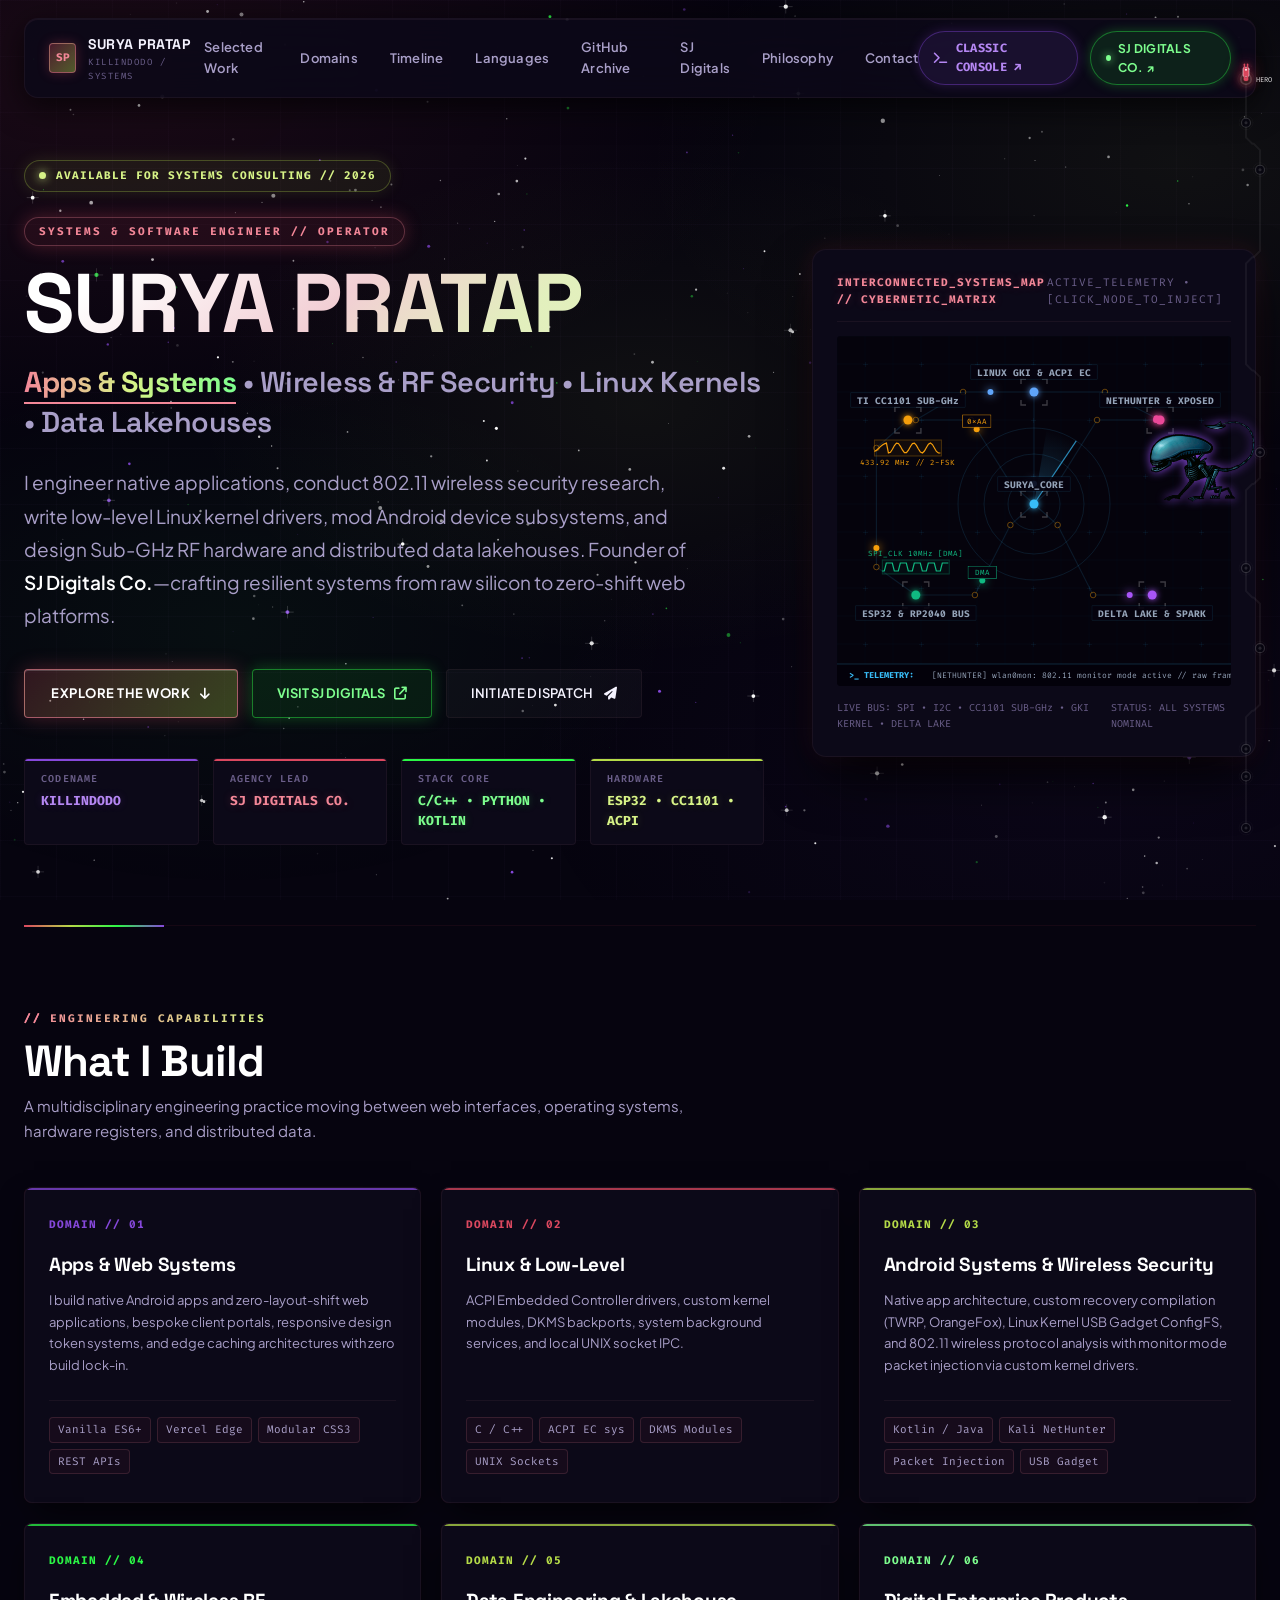
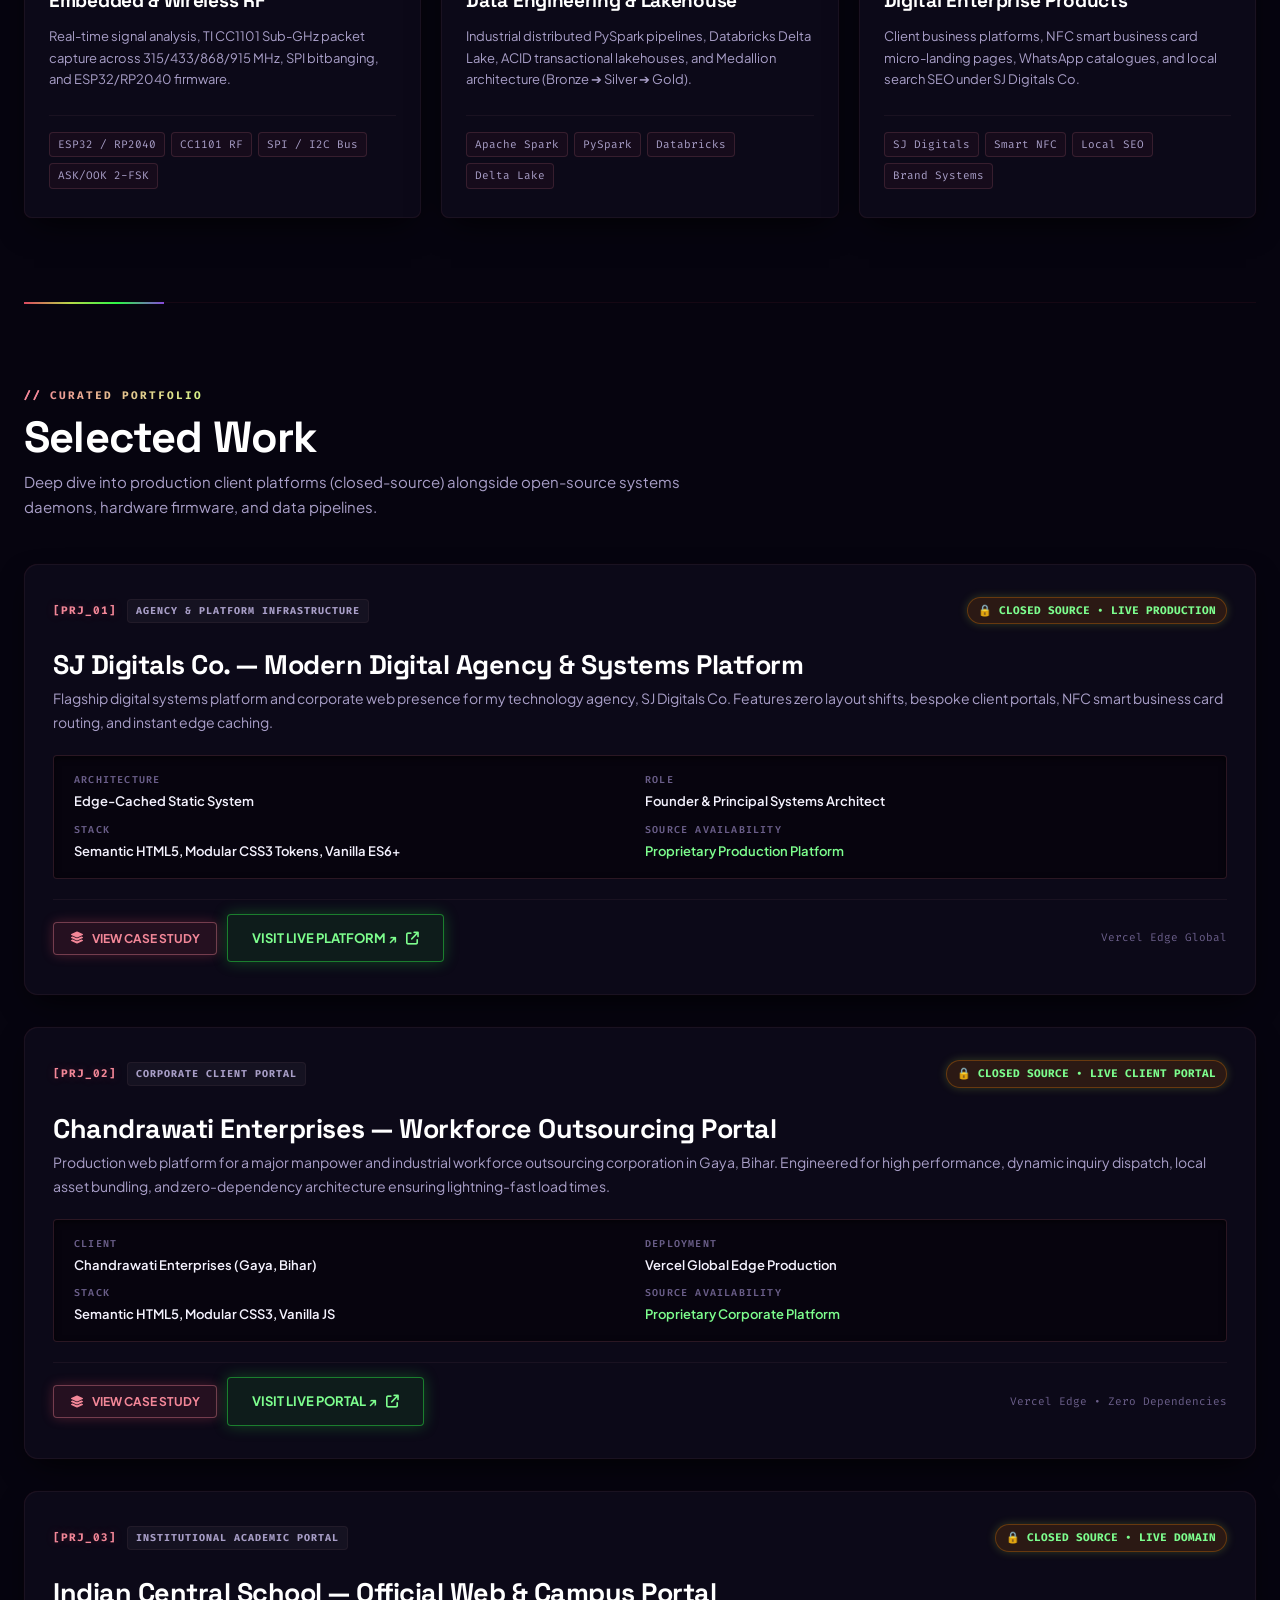
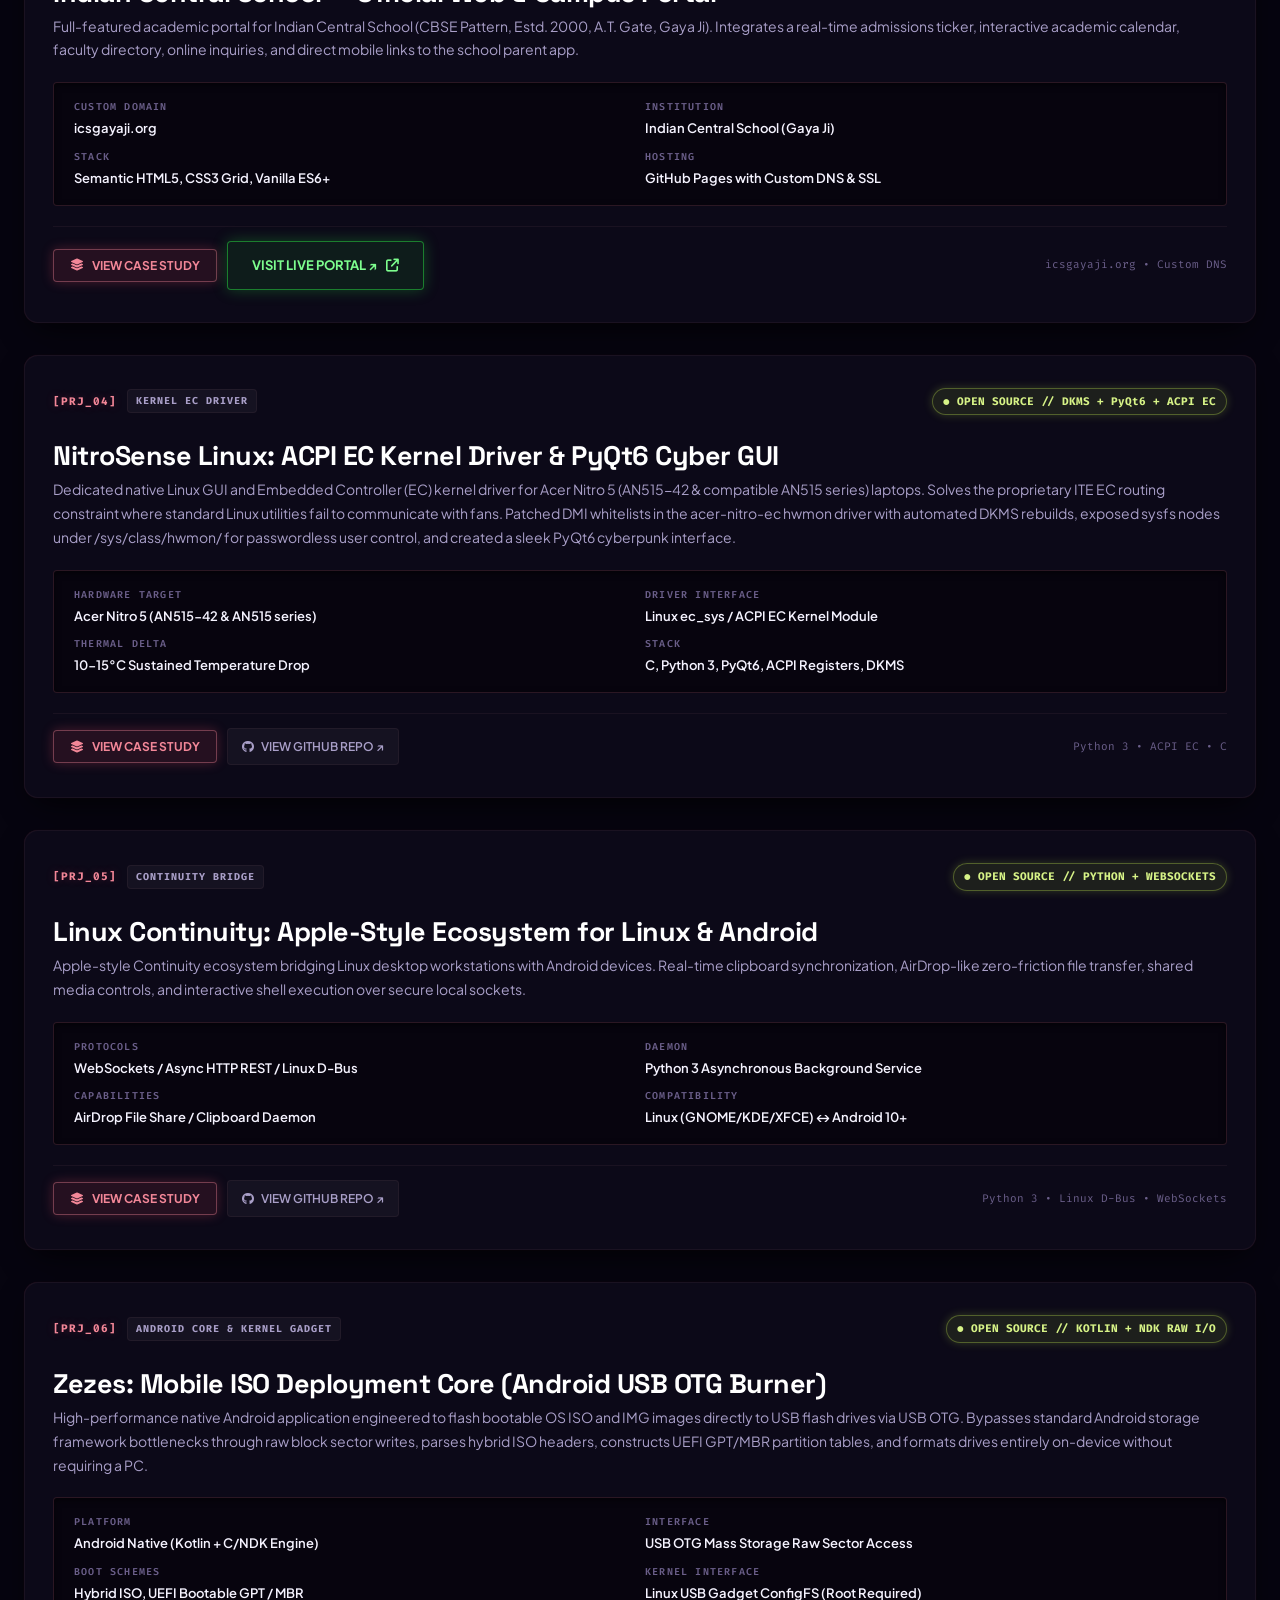
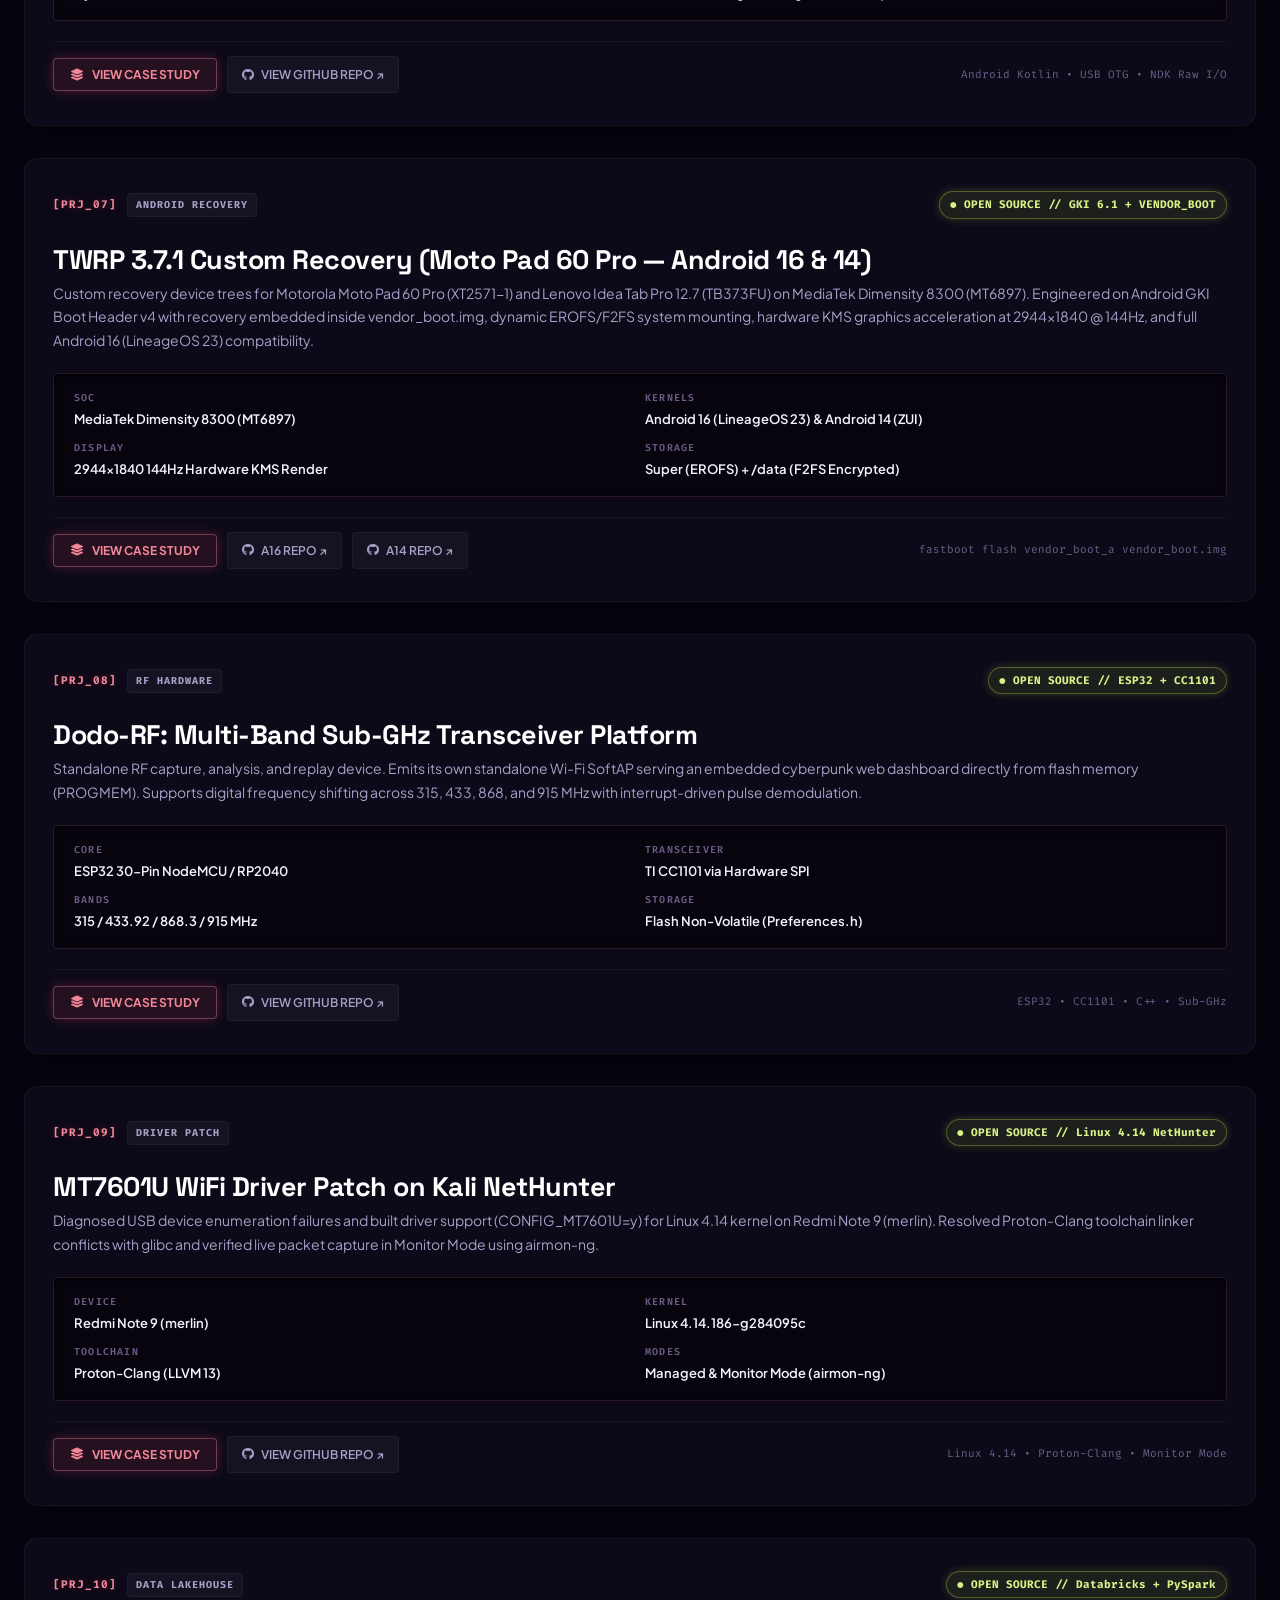
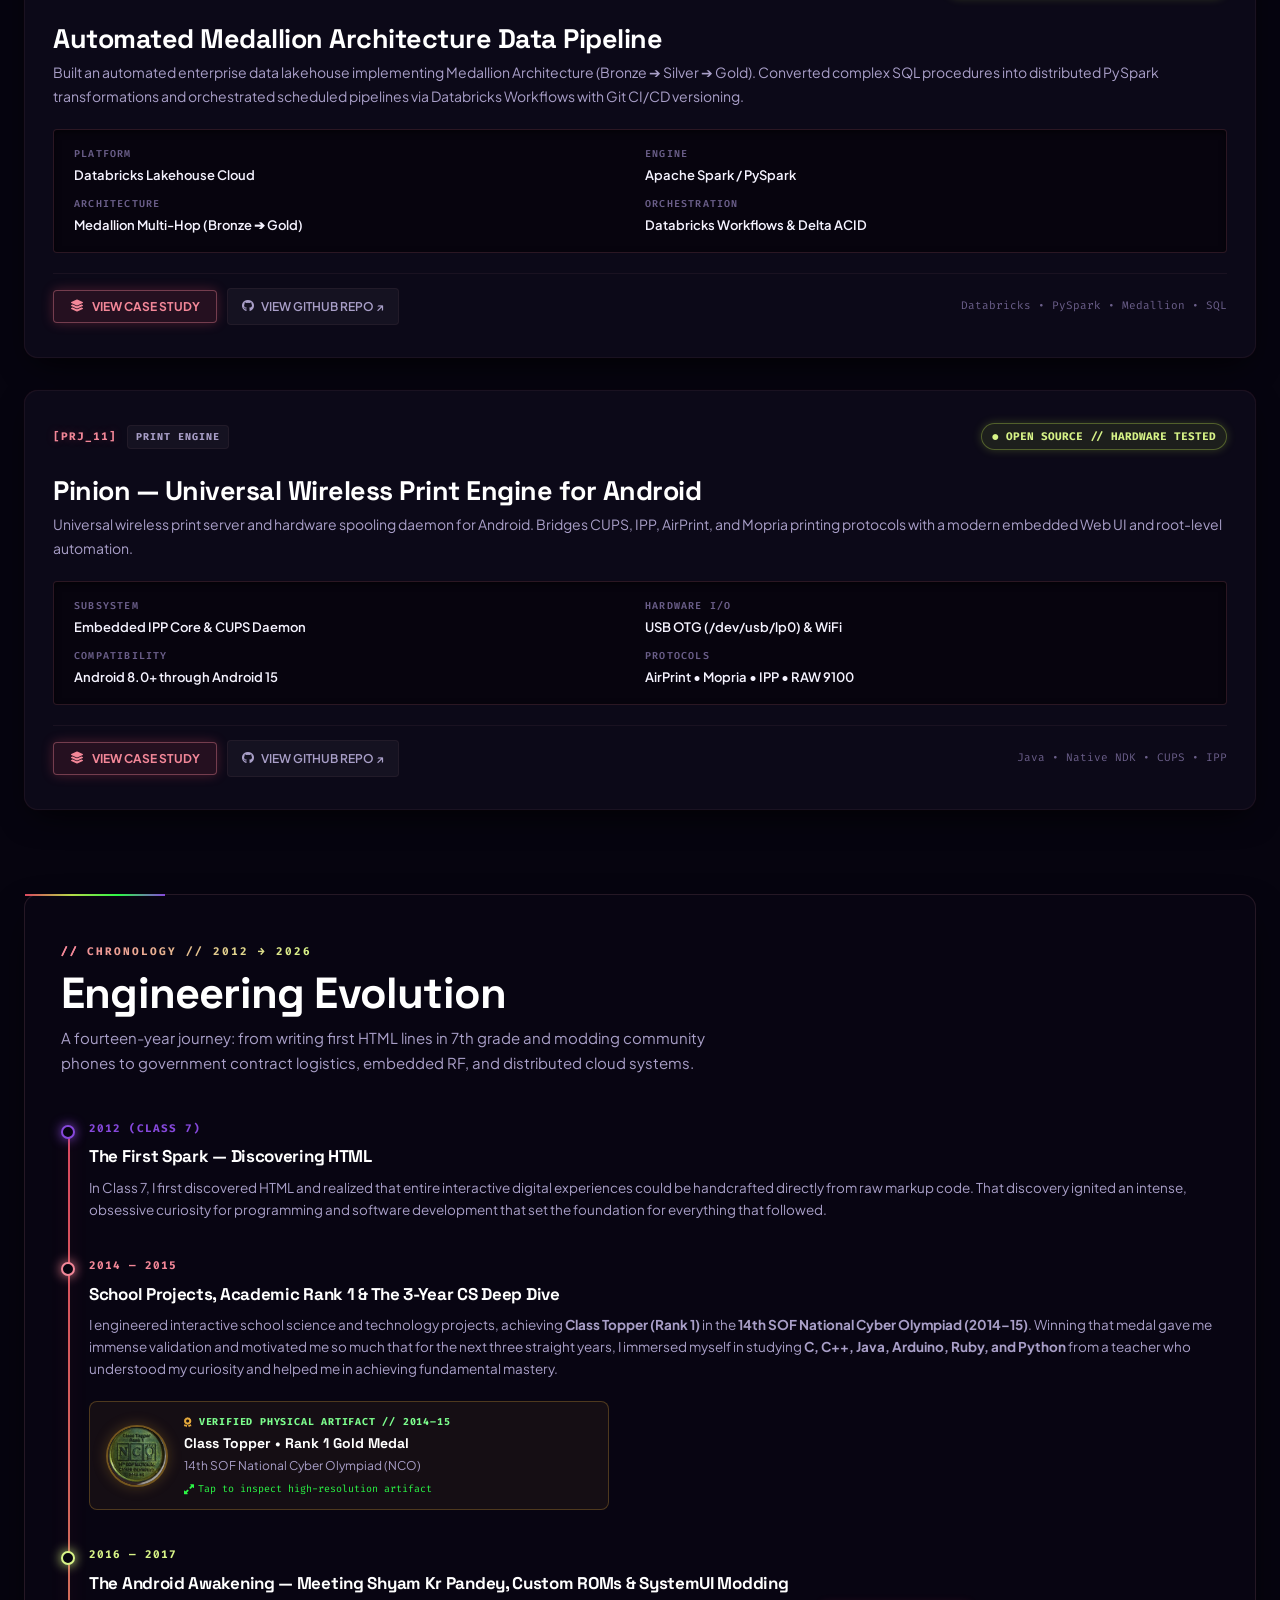
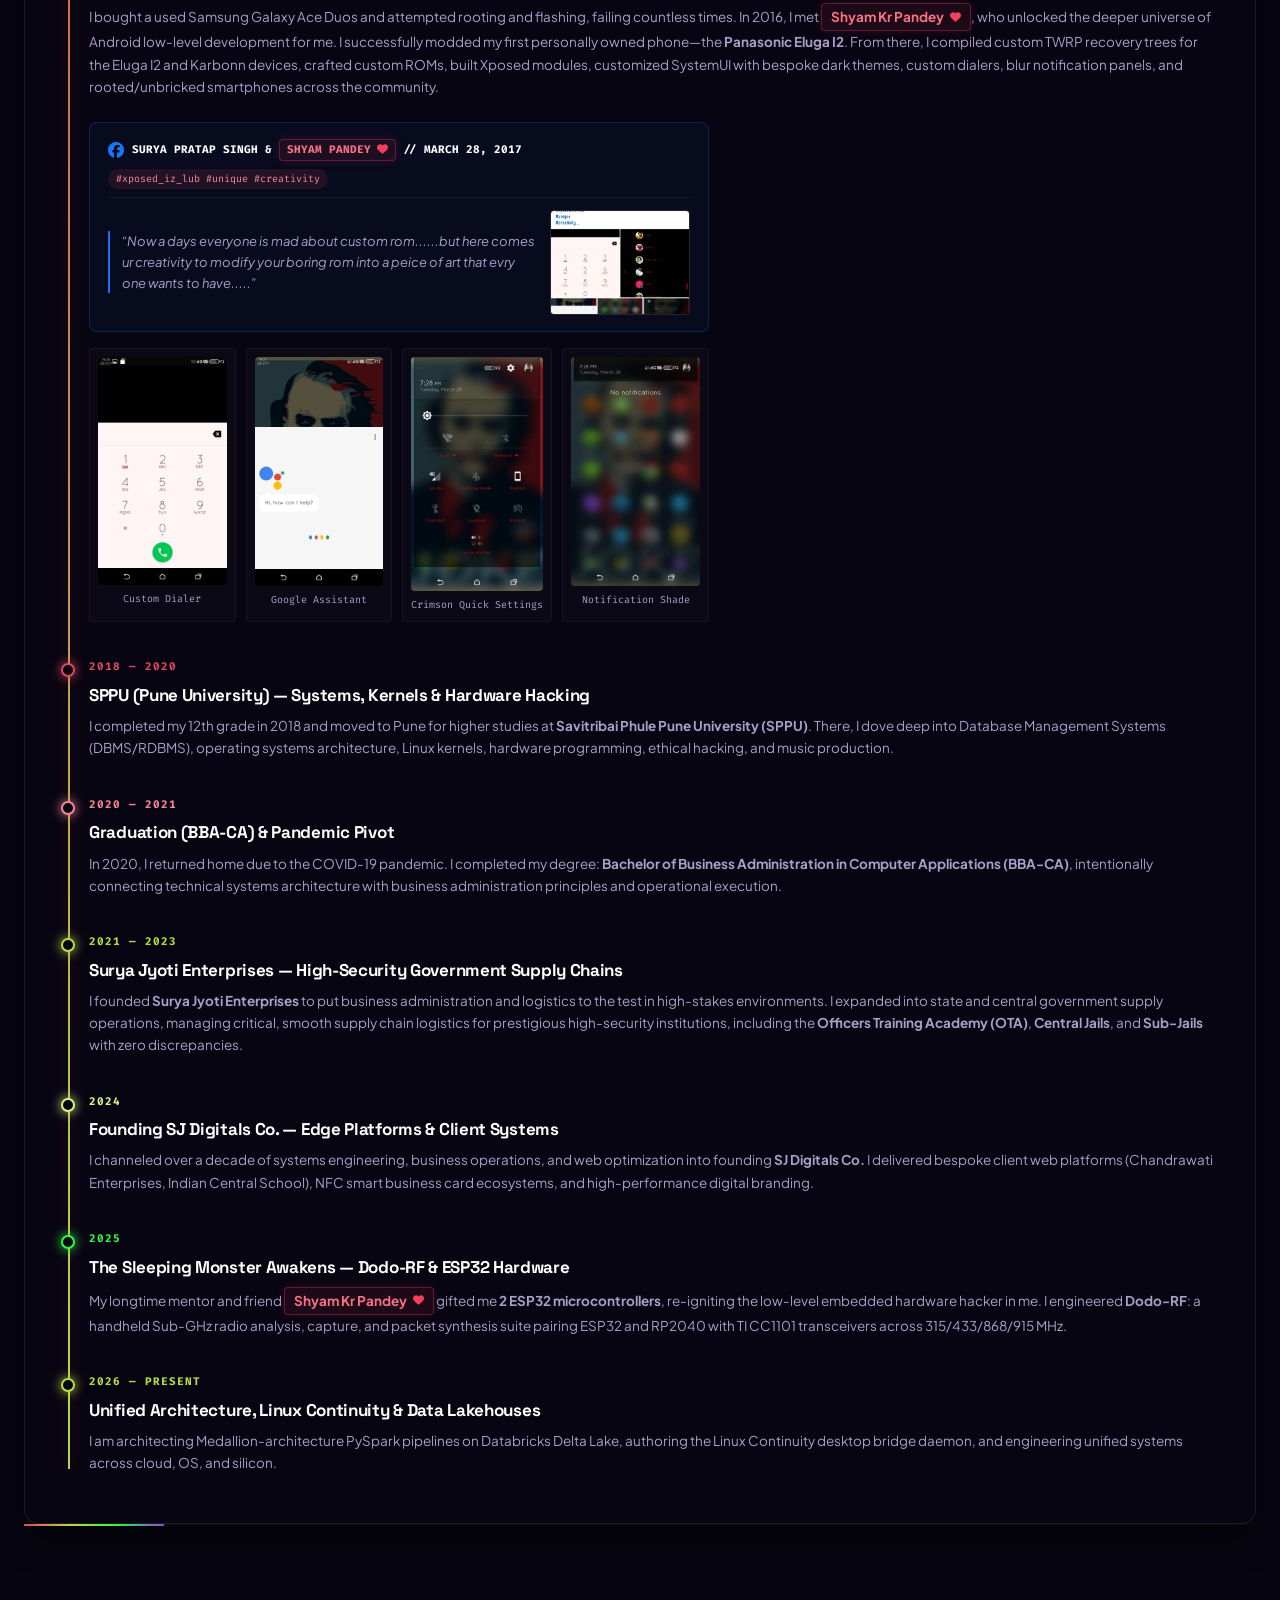
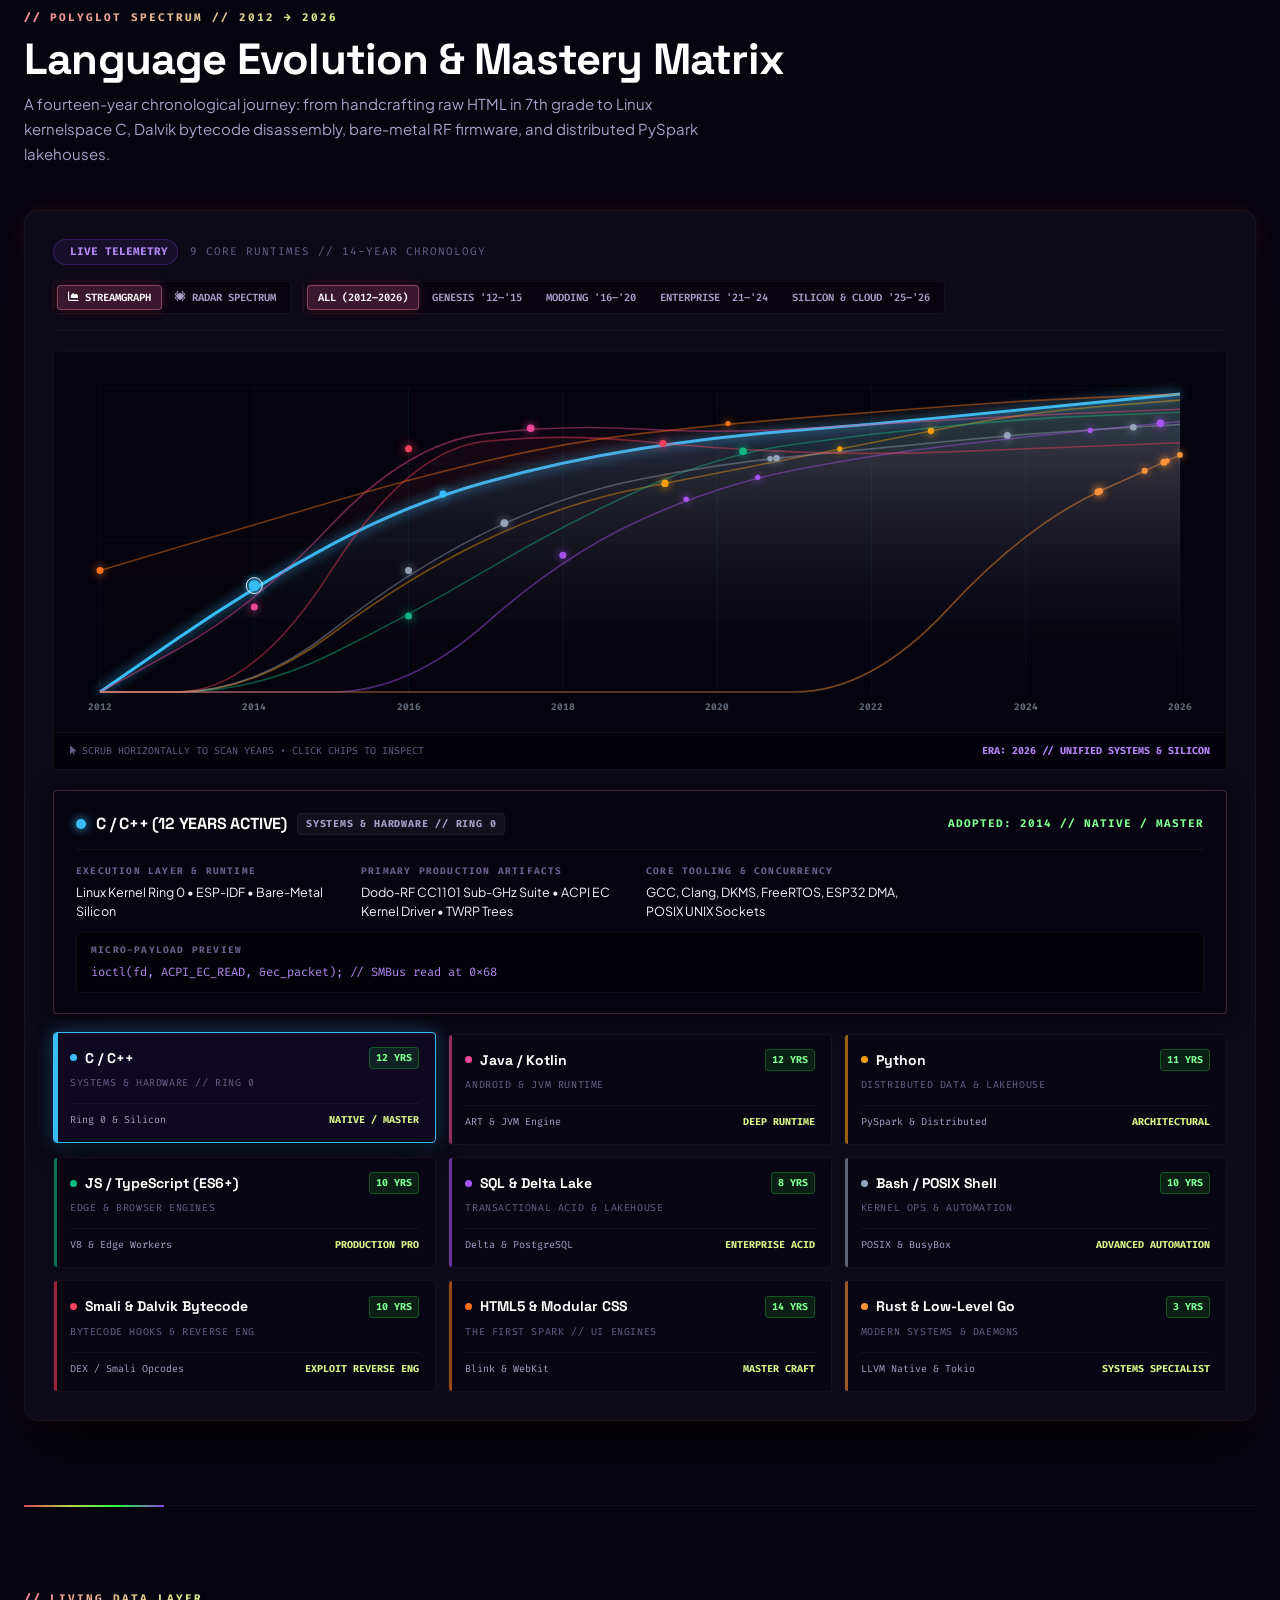
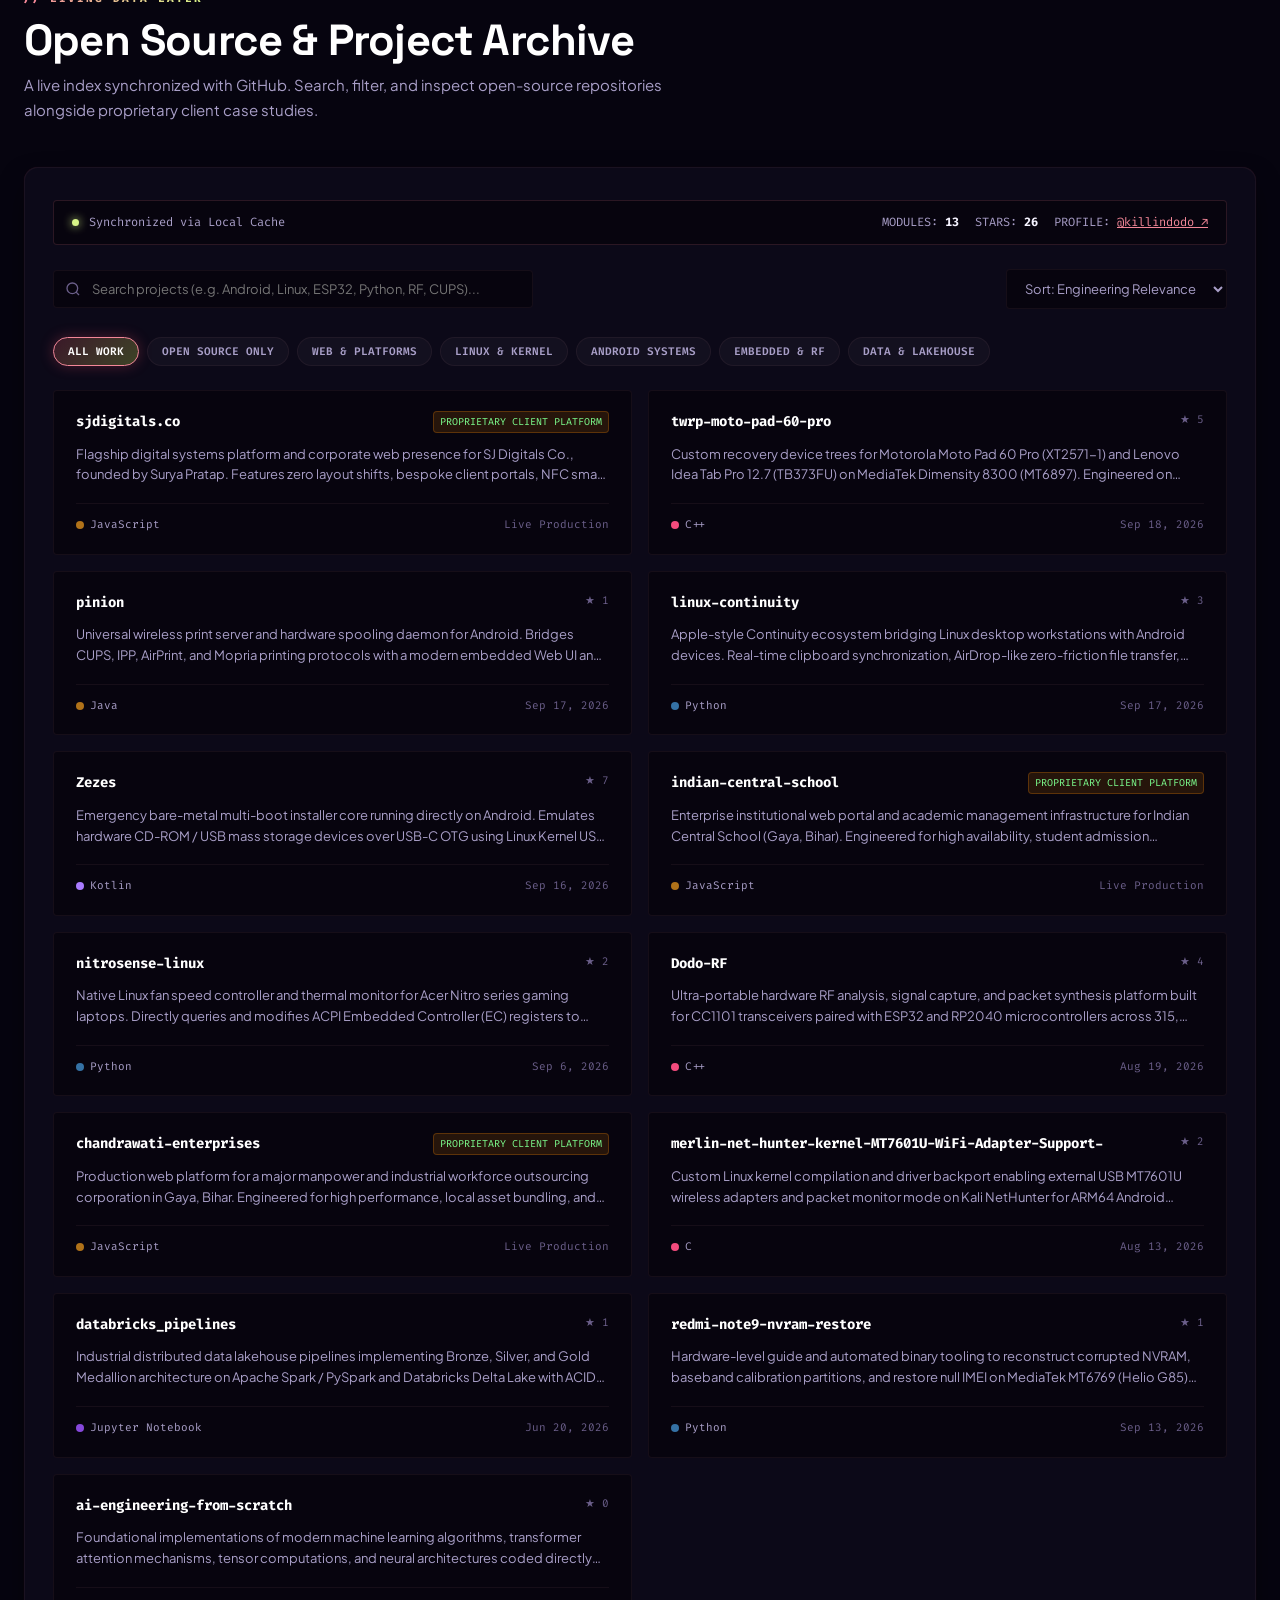
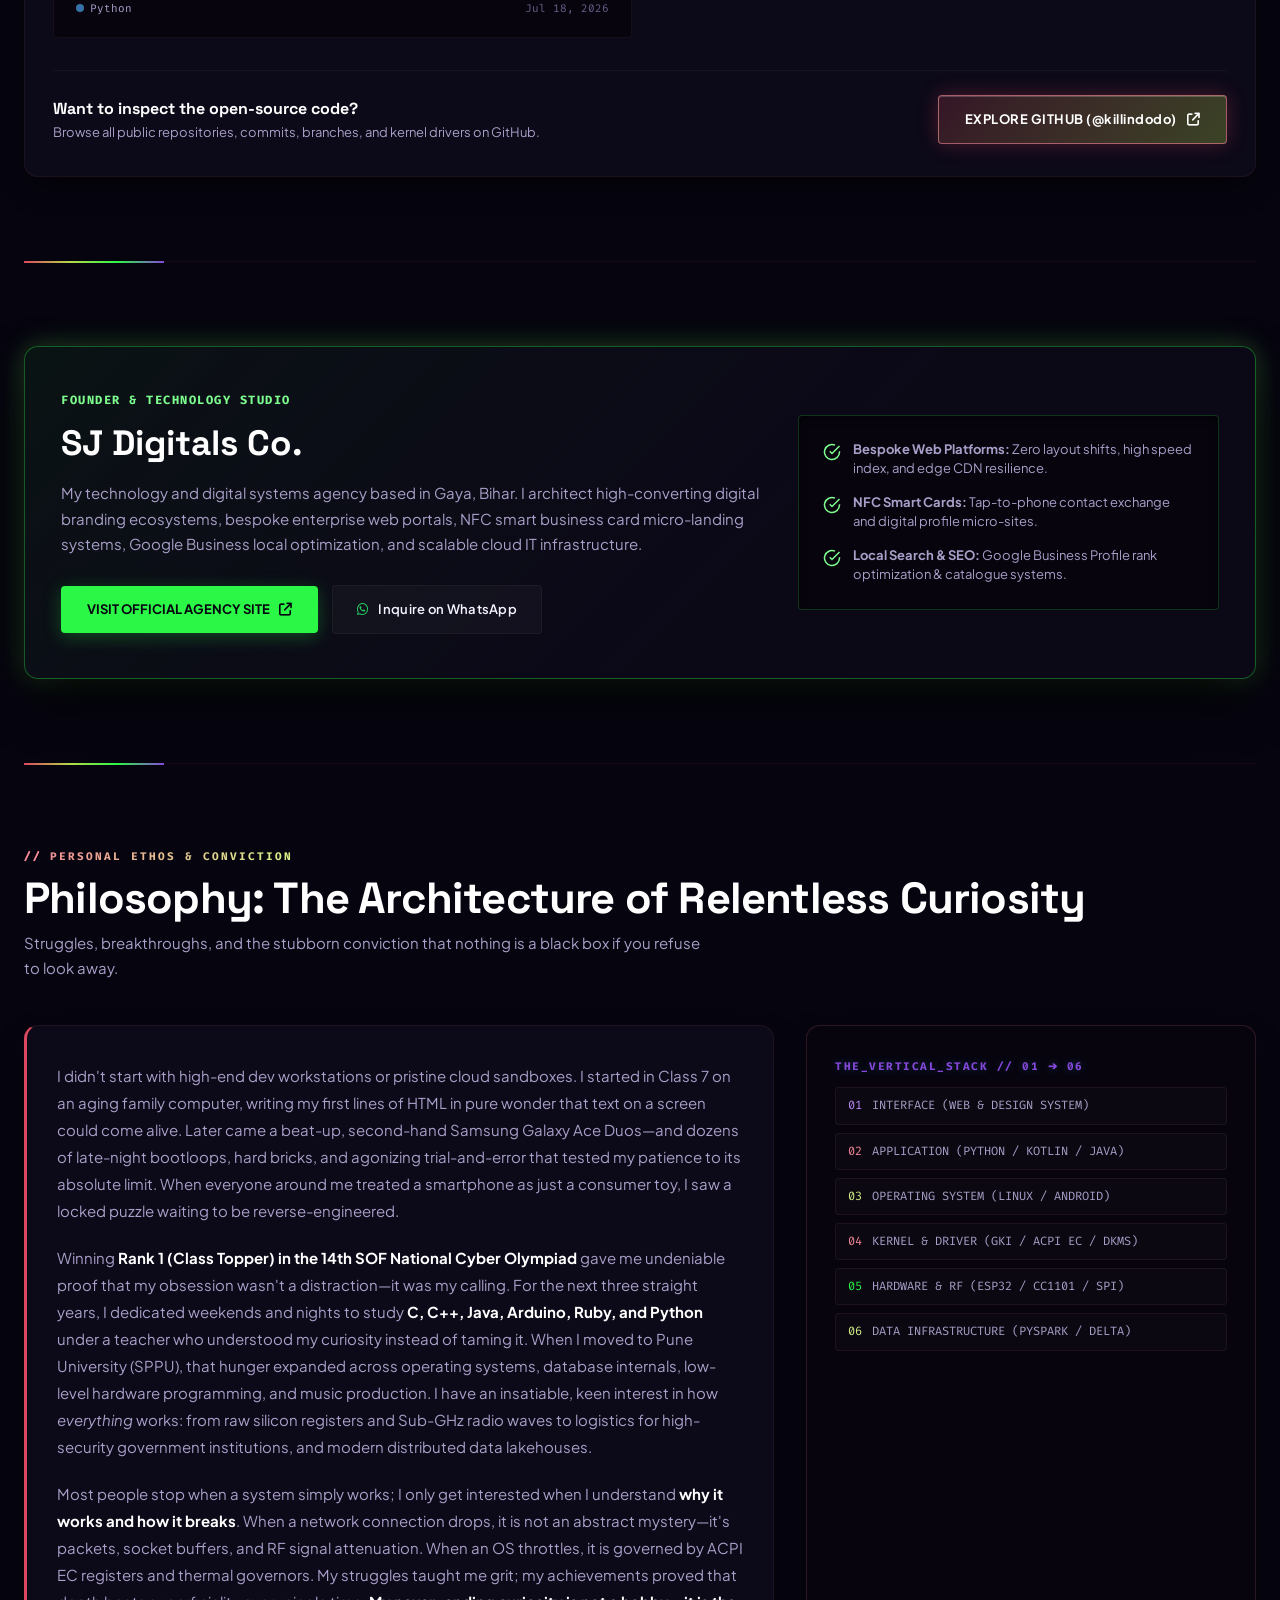
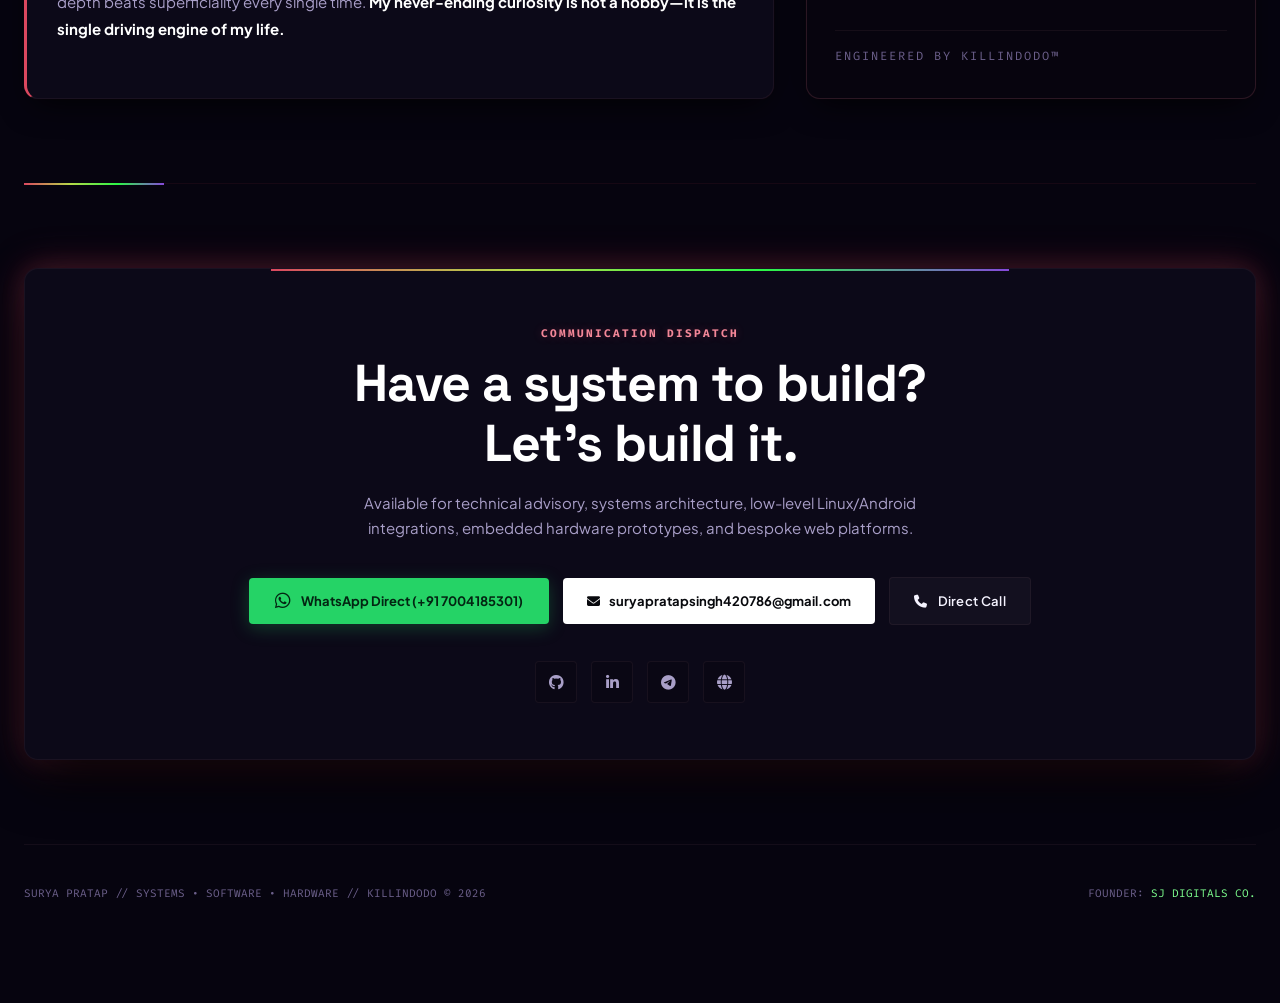
==== commit 72330f9d: "feat: launch Cybernetic Systems Matrix with live projects sync, gatekeeper integration, and classic " ====
--- a/index.html
+++ b/index.html
@@ -45,6 +45,7 @@
                 <a href="#work" class="nav-link">Selected Work</a>
                 <a href="#domains" class="nav-link">Domains</a>
                 <a href="#timeline" class="nav-link">Timeline</a>
+                <a href="#languages" class="nav-link">Languages</a>
                 <a href="#github-archive" class="nav-link">GitHub Archive</a>
                 <a href="#agency" class="nav-link">SJ Digitals</a>
                 <a href="#philosophy" class="nav-link">Philosophy</a>
@@ -52,6 +53,10 @@
             </div>
 
             <div class="nav-actions">
+                <a href="./classic/" class="btn-nav-edition" title="Switch to Classic Terminal Console Edition">
+                    <i class="fas fa-terminal"></i>
+                    <span>CLASSIC CONSOLE ↗</span>
+                </a>
                 <a href="https://sjdigitals.vercel.app/" target="_blank" class="btn-nav-agency" title="Visit SJ Digitals Agency Platform">
                     <span class="pulse-dot-amber"></span>
                     <span>SJ DIGITALS CO. ↗</span>
@@ -122,13 +127,13 @@
             <!-- Living Architecture Canvas -->
             <div class="hero-canvas-card">
                 <div class="canvas-header">
-                    <span class="canvas-tag">INTERCONNECTED_SYSTEMS_MAP</span>
-                    <span>ACTIVE_TELEMETRY</span>
+                    <span class="canvas-tag">INTERCONNECTED_SYSTEMS_MAP // CYBERNETIC_MATRIX</span>
+                    <span>ACTIVE_TELEMETRY • [CLICK_NODE_TO_INJECT]</span>
                 </div>
                 <canvas id="architectureCanvas"></canvas>
                 <div class="canvas-footer">
-                    <span>LIVE BUS: SPI • I2C • UNIX SOCKETS • ANYCAST EDGE</span>
-                    <span>STATUS: OPERATIONAL</span>
+                    <span>LIVE BUS: SPI • I2C • CC1101 SUB-GHz • GKI KERNEL • DELTA LAKE</span>
+                    <span id="canvasMatrixStatus">STATUS: ALL SYSTEMS NOMINAL</span>
                 </div>
             </div>
         </section>
@@ -284,28 +289,68 @@
                     </div>
                 </article>
 
-                <!-- 2. Indian Central School (CLOSED SOURCE) -->
+                <!-- 2. Chandrawati Enterprises (CLOSED SOURCE) -->
                 <article class="case-study-card">
                     <div class="case-study-head">
                         <div class="case-badge-group">
                             <span class="case-num-tag">[PRJ_02]</span>
-                            <span class="case-domain-tag">INSTITUTIONAL ACADEMIC PORTAL</span>
+                            <span class="case-domain-tag">CORPORATE CLIENT PORTAL</span>
                         </div>
                         <span class="case-status-chip" style="background: rgba(217, 119, 6, 0.15); color: var(--amber-light); border-color: rgba(217, 119, 6, 0.35);">
                             🔒 CLOSED SOURCE • LIVE CLIENT PORTAL
                         </span>
                     </div>
                     <div>
-                        <h3 class="case-title">Indian Central School — Enterprise Academic Portal</h3>
+                        <h3 class="case-title">Chandrawati Enterprises — Workforce Outsourcing Portal</h3>
                         <p class="case-desc">
-                            Enterprise institutional web portal and academic management infrastructure for Indian Central School (Gaya, Bihar). Engineered for high availability, student admission workflows, and fast mobile responsiveness across low-bandwidth cellular connections.
+                            Production web platform for a major manpower and industrial workforce outsourcing corporation in Gaya, Bihar. Engineered for high performance, dynamic inquiry dispatch, local asset bundling, and zero-dependency architecture ensuring lightning-fast load times.
                         </p>
                     </div>
                     <div class="case-specs-table">
-                        <div class="spec-cell"><span class="spec-key">CLIENT</span><span class="spec-val">Indian Central School (Gaya, Bihar)</span></div>
-                        <div class="spec-cell"><span class="spec-key">ROLE</span><span class="spec-val">Lead Systems Architect &amp; Web Engineer</span></div>
-                        <div class="spec-cell"><span class="spec-key">STACK</span><span class="spec-val">Semantic HTML5, CSS3 Grid, Vanilla ES6+, Edge CDN</span></div>
-                        <div class="spec-cell"><span class="spec-key">SOURCE AVAILABILITY</span><span class="spec-val" style="color: var(--amber-light);">Proprietary Institutional Platform</span></div>
+                        <div class="spec-cell"><span class="spec-key">CLIENT</span><span class="spec-val">Chandrawati Enterprises (Gaya, Bihar)</span></div>
+                        <div class="spec-cell"><span class="spec-key">DEPLOYMENT</span><span class="spec-val">Vercel Global Edge Production</span></div>
+                        <div class="spec-cell"><span class="spec-key">STACK</span><span class="spec-val">Semantic HTML5, Modular CSS3, Vanilla JS</span></div>
+                        <div class="spec-cell"><span class="spec-key">SOURCE AVAILABILITY</span><span class="spec-val" style="color: var(--amber-light);">Proprietary Corporate Platform</span></div>
+                    </div>
+                    <div class="case-actions-row">
+                        <div class="case-links-left">
+                            <button class="btn-open-case" onclick="openCaseStudy('chandrawati-enterprises')">
+                                <i class="fas fa-layer-group"></i>
+                                <span>VIEW CASE STUDY</span>
+                            </button>
+                            <a href="https://chandrawatienterprises.vercel.app" target="_blank" class="btn-amber-outline">
+                                <span>VISIT LIVE PORTAL ↗</span>
+                                <i class="fas fa-arrow-up-right-from-square"></i>
+                            </a>
+                        </div>
+                        <div style="font-family: var(--font-mono); font-size: 11px; color: var(--text-tertiary);">
+                            Vercel Edge • Zero Dependencies
+                        </div>
+                    </div>
+                </article>
+
+                <!-- 3. Indian Central School (CLOSED SOURCE) -->
+                <article class="case-study-card">
+                    <div class="case-study-head">
+                        <div class="case-badge-group">
+                            <span class="case-num-tag">[PRJ_03]</span>
+                            <span class="case-domain-tag">INSTITUTIONAL ACADEMIC PORTAL</span>
+                        </div>
+                        <span class="case-status-chip" style="background: rgba(217, 119, 6, 0.15); color: var(--amber-light); border-color: rgba(217, 119, 6, 0.35);">
+                            🔒 CLOSED SOURCE • LIVE DOMAIN
+                        </span>
+                    </div>
+                    <div>
+                        <h3 class="case-title">Indian Central School — Official Web &amp; Campus Portal</h3>
+                        <p class="case-desc">
+                            Full-featured academic portal for Indian Central School (CBSE Pattern, Estd. 2000, A.T. Gate, Gaya Ji). Integrates a real-time admissions ticker, interactive academic calendar, faculty directory, online inquiries, and direct mobile links to the school parent app.
+                        </p>
+                    </div>
+                    <div class="case-specs-table">
+                        <div class="spec-cell"><span class="spec-key">CUSTOM DOMAIN</span><span class="spec-val">icsgayaji.org</span></div>
+                        <div class="spec-cell"><span class="spec-key">INSTITUTION</span><span class="spec-val">Indian Central School (Gaya Ji)</span></div>
+                        <div class="spec-cell"><span class="spec-key">STACK</span><span class="spec-val">Semantic HTML5, CSS3 Grid, Vanilla ES6+</span></div>
+                        <div class="spec-cell"><span class="spec-key">HOSTING</span><span class="spec-val">GitHub Pages with Custom DNS &amp; SSL</span></div>
                     </div>
                     <div class="case-actions-row">
                         <div class="case-links-left">
@@ -313,77 +358,75 @@
                                 <i class="fas fa-layer-group"></i>
                                 <span>VIEW CASE STUDY</span>
                             </button>
-                            <a href="https://icsgayaji.org" target="_blank" class="btn-amber-outline">
+                            <a href="https://icsgayaji.org/" target="_blank" class="btn-amber-outline">
                                 <span>VISIT LIVE PORTAL ↗</span>
                                 <i class="fas fa-arrow-up-right-from-square"></i>
                             </a>
                         </div>
                         <div style="font-family: var(--font-mono); font-size: 11px; color: var(--text-tertiary);">
-                            icsgayaji.org
+                            icsgayaji.org • Custom DNS
                         </div>
                     </div>
                 </article>
 
-                <!-- 3. Chandrawati Enterprises (CLOSED SOURCE) -->
-                <article class="case-study-card">
-                    <div class="case-study-head">
-                        <div class="case-badge-group">
-                            <span class="case-num-tag">[PRJ_03]</span>
-                            <span class="case-domain-tag">CORPORATE CLIENT PORTAL</span>
-                        </div>
-                        <span class="case-status-chip" style="background: rgba(217, 119, 6, 0.15); color: var(--amber-light); border-color: rgba(217, 119, 6, 0.35);">
-                            🔒 CLOSED SOURCE • LIVE CLIENT PORTAL
-                        </span>
-                    </div>
-                    <div>
-                        <h3 class="case-title">Chandrawati Enterprises — Workforce Outsourcing Portal</h3>
-                        <p class="case-desc">
-                            Production web platform for a major manpower and industrial workforce outsourcing corporation in Gaya, Bihar. Engineered for high performance, local asset bundling, and interactive quote dispatch.
-                        </p>
-                    </div>
-                    <div class="case-specs-table">
-                        <div class="spec-cell"><span class="spec-key">CLIENT</span><span class="spec-val">Chandrawati Enterprises</span></div>
-                        <div class="spec-cell"><span class="spec-key">DEPLOYMENT</span><span class="spec-val">Vercel Global Edge Production</span></div>
-                        <div class="spec-cell"><span class="spec-key">STACK</span><span class="spec-val">Semantic HTML5, CSS3, Vanilla JS</span></div>
-                        <div class="spec-cell"><span class="spec-key">SOURCE AVAILABILITY</span><span class="spec-val" style="color: var(--amber-light);">Proprietary Corporate Platform</span></div>
-                    </div>
-                    <div class="case-actions-row">
-                        <div class="case-links-left">
-                            <button class="btn-open-case" onclick="openCaseStudy('chandrawati-enterprises')">
-                                <i class="fas fa-layer-group"></i>
-                                <span>VIEW CASE STUDY</span>
-                            </button>
-                            <a href="https://chandrawati-enterprises.vercel.app/" target="_blank" class="btn-amber-outline">
-                                <span>VISIT LIVE PORTAL ↗</span>
-                                <i class="fas fa-arrow-up-right-from-square"></i>
-                            </a>
-                        </div>
-                        <div style="font-family: var(--font-mono); font-size: 11px; color: var(--text-tertiary);">
-                            Vercel Edge • Vanilla JS
-                        </div>
-                    </div>
-                </article>
-
-                <!-- 4. Linux Continuity (OPEN SOURCE) -->
+                <!-- 4. NitroSense Linux (OPEN SOURCE) -->
                 <article class="case-study-card">
                     <div class="case-study-head">
                         <div class="case-badge-group">
                             <span class="case-num-tag">[PRJ_04]</span>
-                            <span class="case-domain-tag">SYSTEMS DAEMON</span>
-                        </div>
-                        <span class="case-status-chip">● OPEN SOURCE // PUBLIC</span>
-                    </div>
-                    <div>
-                        <h3 class="case-title">Linux Continuity — Seamless Android ↔ Linux Bridge</h3>
+                            <span class="case-domain-tag">KERNEL EC DRIVER</span>
+                        </div>
+                        <span class="case-status-chip">● OPEN SOURCE // DKMS + PyQt6 + ACPI EC</span>
+                    </div>
+                    <div>
+                        <h3 class="case-title">NitroSense Linux: ACPI EC Kernel Driver &amp; PyQt6 Cyber GUI</h3>
+                        <p class="case-desc">
+                            Dedicated native Linux GUI and Embedded Controller (EC) kernel driver for Acer Nitro 5 (AN515-42 &amp; compatible AN515 series) laptops. Solves the proprietary ITE EC routing constraint where standard Linux utilities fail to communicate with fans. Patched DMI whitelists in the acer-nitro-ec hwmon driver with automated DKMS rebuilds, exposed sysfs nodes under /sys/class/hwmon/ for passwordless user control, and created a sleek PyQt6 cyberpunk interface.
+                        </p>
+                    </div>
+                    <div class="case-specs-table">
+                        <div class="spec-cell"><span class="spec-key">HARDWARE TARGET</span><span class="spec-val">Acer Nitro 5 (AN515-42 &amp; AN515 series)</span></div>
+                        <div class="spec-cell"><span class="spec-key">DRIVER INTERFACE</span><span class="spec-val">Linux ec_sys / ACPI EC Kernel Module</span></div>
+                        <div class="spec-cell"><span class="spec-key">THERMAL DELTA</span><span class="spec-val">10-15°C Sustained Temperature Drop</span></div>
+                        <div class="spec-cell"><span class="spec-key">STACK</span><span class="spec-val">C, Python 3, PyQt6, ACPI Registers, DKMS</span></div>
+                    </div>
+                    <div class="case-actions-row">
+                        <div class="case-links-left">
+                            <button class="btn-open-case" onclick="openCaseStudy('nitrosense-linux')">
+                                <i class="fas fa-layer-group"></i>
+                                <span>VIEW CASE STUDY</span>
+                            </button>
+                            <a href="https://github.com/killindodo/nitrosense-linux" target="_blank" class="btn-ext-link">
+                                <i class="fab fa-github"></i>
+                                <span>VIEW GITHUB REPO ↗</span>
+                            </a>
+                        </div>
+                        <div style="font-family: var(--font-mono); font-size: 11px; color: var(--text-tertiary);">
+                            Python 3 • ACPI EC • C
+                        </div>
+                    </div>
+                </article>
+
+                <!-- 5. Linux Continuity (OPEN SOURCE) -->
+                <article class="case-study-card">
+                    <div class="case-study-head">
+                        <div class="case-badge-group">
+                            <span class="case-num-tag">[PRJ_05]</span>
+                            <span class="case-domain-tag">CONTINUITY BRIDGE</span>
+                        </div>
+                        <span class="case-status-chip">● OPEN SOURCE // PYTHON + WEBSOCKETS</span>
+                    </div>
+                    <div>
+                        <h3 class="case-title">Linux Continuity: Apple-Style Ecosystem for Linux &amp; Android</h3>
                         <p class="case-desc">
                             Apple-style Continuity ecosystem bridging Linux desktop workstations with Android devices. Real-time clipboard synchronization, AirDrop-like zero-friction file transfer, shared media controls, and interactive shell execution over secure local sockets.
                         </p>
                     </div>
                     <div class="case-specs-table">
-                        <div class="spec-cell"><span class="spec-key">CORE PROTOCOL</span><span class="spec-val">Local UNIX Sockets &amp; Cryptography</span></div>
-                        <div class="spec-cell"><span class="spec-key">AUTHOR</span><span class="spec-val">Surya Pratap (KILLINDODO)</span></div>
-                        <div class="spec-cell"><span class="spec-key">STACK</span><span class="spec-val">Python 3, ADB Protocol, Linux D-Bus</span></div>
-                        <div class="spec-cell"><span class="spec-key">LATENCY</span><span class="spec-val">Sub-millisecond Clipboard Sync</span></div>
+                        <div class="spec-cell"><span class="spec-key">PROTOCOLS</span><span class="spec-val">WebSockets / Async HTTP REST / Linux D-Bus</span></div>
+                        <div class="spec-cell"><span class="spec-key">DAEMON</span><span class="spec-val">Python 3 Asynchronous Background Service</span></div>
+                        <div class="spec-cell"><span class="spec-key">CAPABILITIES</span><span class="spec-val">AirDrop File Share / Clipboard Daemon</span></div>
+                        <div class="spec-cell"><span class="spec-key">COMPATIBILITY</span><span class="spec-val">Linux (GNOME/KDE/XFCE) ↔ Android 10+</span></div>
                     </div>
                     <div class="case-actions-row">
                         <div class="case-links-left">
@@ -397,17 +440,211 @@
                             </a>
                         </div>
                         <div style="font-family: var(--font-mono); font-size: 11px; color: var(--text-tertiary);">
-                            Python 3 • Linux D-Bus
+                            Python 3 • Linux D-Bus • WebSockets
                         </div>
                     </div>
                 </article>
 
-                <!-- 5. Pinion (OPEN SOURCE) -->
+                <!-- 6. Zezes (OPEN SOURCE) -->
                 <article class="case-study-card">
                     <div class="case-study-head">
                         <div class="case-badge-group">
-                            <span class="case-num-tag">[PRJ_05]</span>
-                            <span class="case-domain-tag">WIRELESS SPOOLING CORE</span>
+                            <span class="case-num-tag">[PRJ_06]</span>
+                            <span class="case-domain-tag">ANDROID CORE &amp; KERNEL GADGET</span>
+                        </div>
+                        <span class="case-status-chip">● OPEN SOURCE // KOTLIN + NDK RAW I/O</span>
+                    </div>
+                    <div>
+                        <h3 class="case-title">Zezes: Mobile ISO Deployment Core (Android USB OTG Burner)</h3>
+                        <p class="case-desc">
+                            High-performance native Android application engineered to flash bootable OS ISO and IMG images directly to USB flash drives via USB OTG. Bypasses standard Android storage framework bottlenecks through raw block sector writes, parses hybrid ISO headers, constructs UEFI GPT/MBR partition tables, and formats drives entirely on-device without requiring a PC.
+                        </p>
+                    </div>
+                    <div class="case-specs-table">
+                        <div class="spec-cell"><span class="spec-key">PLATFORM</span><span class="spec-val">Android Native (Kotlin + C/NDK Engine)</span></div>
+                        <div class="spec-cell"><span class="spec-key">INTERFACE</span><span class="spec-val">USB OTG Mass Storage Raw Sector Access</span></div>
+                        <div class="spec-cell"><span class="spec-key">BOOT SCHEMES</span><span class="spec-val">Hybrid ISO, UEFI Bootable GPT / MBR</span></div>
+                        <div class="spec-cell"><span class="spec-key">KERNEL INTERFACE</span><span class="spec-val">Linux USB Gadget ConfigFS (Root Required)</span></div>
+                    </div>
+                    <div class="case-actions-row">
+                        <div class="case-links-left">
+                            <button class="btn-open-case" onclick="openCaseStudy('Zezes')">
+                                <i class="fas fa-layer-group"></i>
+                                <span>VIEW CASE STUDY</span>
+                            </button>
+                            <a href="https://github.com/killindodo/Zezes" target="_blank" class="btn-ext-link">
+                                <i class="fab fa-github"></i>
+                                <span>VIEW GITHUB REPO ↗</span>
+                            </a>
+                        </div>
+                        <div style="font-family: var(--font-mono); font-size: 11px; color: var(--text-tertiary);">
+                            Android Kotlin • USB OTG • NDK Raw I/O
+                        </div>
+                    </div>
+                </article>
+
+                <!-- 7. TWRP 3.7.1 Custom Recovery (OPEN SOURCE) -->
+                <article class="case-study-card">
+                    <div class="case-study-head">
+                        <div class="case-badge-group">
+                            <span class="case-num-tag">[PRJ_07]</span>
+                            <span class="case-domain-tag">ANDROID RECOVERY</span>
+                        </div>
+                        <span class="case-status-chip">● OPEN SOURCE // GKI 6.1 + VENDOR_BOOT</span>
+                    </div>
+                    <div>
+                        <h3 class="case-title">TWRP 3.7.1 Custom Recovery (Moto Pad 60 Pro — Android 16 &amp; 14)</h3>
+                        <p class="case-desc">
+                            Custom recovery device trees for Motorola Moto Pad 60 Pro (XT2571-1) and Lenovo Idea Tab Pro 12.7 (TB373FU) on MediaTek Dimensity 8300 (MT6897). Engineered on Android GKI Boot Header v4 with recovery embedded inside vendor_boot.img, dynamic EROFS/F2FS system mounting, hardware KMS graphics acceleration at 2944x1840 @ 144Hz, and full Android 16 (LineageOS 23) compatibility.
+                        </p>
+                    </div>
+                    <div class="case-specs-table">
+                        <div class="spec-cell"><span class="spec-key">SOC</span><span class="spec-val">MediaTek Dimensity 8300 (MT6897)</span></div>
+                        <div class="spec-cell"><span class="spec-key">KERNELS</span><span class="spec-val">Android 16 (LineageOS 23) &amp; Android 14 (ZUI)</span></div>
+                        <div class="spec-cell"><span class="spec-key">DISPLAY</span><span class="spec-val">2944x1840 144Hz Hardware KMS Render</span></div>
+                        <div class="spec-cell"><span class="spec-key">STORAGE</span><span class="spec-val">Super (EROFS) + /data (F2FS Encrypted)</span></div>
+                    </div>
+                    <div class="case-actions-row">
+                        <div class="case-links-left">
+                            <button class="btn-open-case" onclick="openCaseStudy('twrp-moto-pad-60-pro')">
+                                <i class="fas fa-layer-group"></i>
+                                <span>VIEW CASE STUDY</span>
+                            </button>
+                            <a href="https://github.com/killindodo/TWRP-A16-moto-pad-60-pro" target="_blank" class="btn-ext-link">
+                                <i class="fab fa-github"></i>
+                                <span>A16 REPO ↗</span>
+                            </a>
+                            <a href="https://github.com/killindodo/TWRP-A14-moto-pad-60-pro" target="_blank" class="btn-ext-link">
+                                <i class="fab fa-github"></i>
+                                <span>A14 REPO ↗</span>
+                            </a>
+                        </div>
+                        <div style="font-family: var(--font-mono); font-size: 11px; color: var(--text-tertiary);">
+                            fastboot flash vendor_boot_a vendor_boot.img
+                        </div>
+                    </div>
+                </article>
+
+                <!-- 8. Dodo-RF (OPEN SOURCE) -->
+                <article class="case-study-card">
+                    <div class="case-study-head">
+                        <div class="case-badge-group">
+                            <span class="case-num-tag">[PRJ_08]</span>
+                            <span class="case-domain-tag">RF HARDWARE</span>
+                        </div>
+                        <span class="case-status-chip">● OPEN SOURCE // ESP32 + CC1101</span>
+                    </div>
+                    <div>
+                        <h3 class="case-title">Dodo-RF: Multi-Band Sub-GHz Transceiver Platform</h3>
+                        <p class="case-desc">
+                            Standalone RF capture, analysis, and replay device. Emits its own standalone Wi-Fi SoftAP serving an embedded cyberpunk web dashboard directly from flash memory (PROGMEM). Supports digital frequency shifting across 315, 433, 868, and 915 MHz with interrupt-driven pulse demodulation.
+                        </p>
+                    </div>
+                    <div class="case-specs-table">
+                        <div class="spec-cell"><span class="spec-key">CORE</span><span class="spec-val">ESP32 30-Pin NodeMCU / RP2040</span></div>
+                        <div class="spec-cell"><span class="spec-key">TRANSCEIVER</span><span class="spec-val">TI CC1101 via Hardware SPI</span></div>
+                        <div class="spec-cell"><span class="spec-key">BANDS</span><span class="spec-val">315 / 433.92 / 868.3 / 915 MHz</span></div>
+                        <div class="spec-cell"><span class="spec-key">STORAGE</span><span class="spec-val">Flash Non-Volatile (Preferences.h)</span></div>
+                    </div>
+                    <div class="case-actions-row">
+                        <div class="case-links-left">
+                            <button class="btn-open-case" onclick="openCaseStudy('Dodo-RF')">
+                                <i class="fas fa-layer-group"></i>
+                                <span>VIEW CASE STUDY</span>
+                            </button>
+                            <a href="https://github.com/killindodo/Dodo-RF" target="_blank" class="btn-ext-link">
+                                <i class="fab fa-github"></i>
+                                <span>VIEW GITHUB REPO ↗</span>
+                            </a>
+                        </div>
+                        <div style="font-family: var(--font-mono); font-size: 11px; color: var(--text-tertiary);">
+                            ESP32 • CC1101 • C++ • Sub-GHz
+                        </div>
+                    </div>
+                </article>
+
+                <!-- 9. MT7601U WiFi Driver Patch on Kali NetHunter (OPEN SOURCE) -->
+                <article class="case-study-card">
+                    <div class="case-study-head">
+                        <div class="case-badge-group">
+                            <span class="case-num-tag">[PRJ_09]</span>
+                            <span class="case-domain-tag">DRIVER PATCH</span>
+                        </div>
+                        <span class="case-status-chip">● OPEN SOURCE // Linux 4.14 NetHunter</span>
+                    </div>
+                    <div>
+                        <h3 class="case-title">MT7601U WiFi Driver Patch on Kali NetHunter</h3>
+                        <p class="case-desc">
+                            Diagnosed USB device enumeration failures and built driver support (CONFIG_MT7601U=y) for Linux 4.14 kernel on Redmi Note 9 (merlin). Resolved Proton-Clang toolchain linker conflicts with glibc and verified live packet capture in Monitor Mode using airmon-ng.
+                        </p>
+                    </div>
+                    <div class="case-specs-table">
+                        <div class="spec-cell"><span class="spec-key">DEVICE</span><span class="spec-val">Redmi Note 9 (merlin)</span></div>
+                        <div class="spec-cell"><span class="spec-key">KERNEL</span><span class="spec-val">Linux 4.14.186-g284095c</span></div>
+                        <div class="spec-cell"><span class="spec-key">TOOLCHAIN</span><span class="spec-val">Proton-Clang (LLVM 13)</span></div>
+                        <div class="spec-cell"><span class="spec-key">MODES</span><span class="spec-val">Managed &amp; Monitor Mode (airmon-ng)</span></div>
+                    </div>
+                    <div class="case-actions-row">
+                        <div class="case-links-left">
+                            <button class="btn-open-case" onclick="openCaseStudy('merlin-net-hunter-kernel-MT7601U-WiFi-Adapter-Support-')">
+                                <i class="fas fa-layer-group"></i>
+                                <span>VIEW CASE STUDY</span>
+                            </button>
+                            <a href="https://github.com/killindodo/merlin-net-hunter-kernel-MT7601U-WiFi-Adapter-Support-" target="_blank" class="btn-ext-link">
+                                <i class="fab fa-github"></i>
+                                <span>VIEW GITHUB REPO ↗</span>
+                            </a>
+                        </div>
+                        <div style="font-family: var(--font-mono); font-size: 11px; color: var(--text-tertiary);">
+                            Linux 4.14 • Proton-Clang • Monitor Mode
+                        </div>
+                    </div>
+                </article>
+
+                <!-- 10. Automated Medallion Architecture Data Pipeline (OPEN SOURCE) -->
+                <article class="case-study-card">
+                    <div class="case-study-head">
+                        <div class="case-badge-group">
+                            <span class="case-num-tag">[PRJ_10]</span>
+                            <span class="case-domain-tag">DATA LAKEHOUSE</span>
+                        </div>
+                        <span class="case-status-chip">● OPEN SOURCE // Databricks + PySpark</span>
+                    </div>
+                    <div>
+                        <h3 class="case-title">Automated Medallion Architecture Data Pipeline</h3>
+                        <p class="case-desc">
+                            Built an automated enterprise data lakehouse implementing Medallion Architecture (Bronze ➔ Silver ➔ Gold). Converted complex SQL procedures into distributed PySpark transformations and orchestrated scheduled pipelines via Databricks Workflows with Git CI/CD versioning.
+                        </p>
+                    </div>
+                    <div class="case-specs-table">
+                        <div class="spec-cell"><span class="spec-key">PLATFORM</span><span class="spec-val">Databricks Lakehouse Cloud</span></div>
+                        <div class="spec-cell"><span class="spec-key">ENGINE</span><span class="spec-val">Apache Spark / PySpark</span></div>
+                        <div class="spec-cell"><span class="spec-key">ARCHITECTURE</span><span class="spec-val">Medallion Multi-Hop (Bronze ➔ Gold)</span></div>
+                        <div class="spec-cell"><span class="spec-key">ORCHESTRATION</span><span class="spec-val">Databricks Workflows &amp; Delta ACID</span></div>
+                    </div>
+                    <div class="case-actions-row">
+                        <div class="case-links-left">
+                            <button class="btn-open-case" onclick="openCaseStudy('databricks_pipelines')">
+                                <i class="fas fa-layer-group"></i>
+                                <span>VIEW CASE STUDY</span>
+                            </button>
+                            <a href="https://github.com/killindodo/databricks_pipelines" target="_blank" class="btn-ext-link">
+                                <i class="fab fa-github"></i>
+                                <span>VIEW GITHUB REPO ↗</span>
+                            </a>
+                        </div>
+                        <div style="font-family: var(--font-mono); font-size: 11px; color: var(--text-tertiary);">
+                            Databricks • PySpark • Medallion • SQL
+                        </div>
+                    </div>
+                </article>
+
+                <!-- 11. Pinion (OPEN SOURCE) -->
+                <article class="case-study-card">
+                    <div class="case-study-head">
+                        <div class="case-badge-group">
+                            <span class="case-num-tag">[PRJ_11]</span>
+                            <span class="case-domain-tag">PRINT ENGINE</span>
                         </div>
                         <span class="case-status-chip">● OPEN SOURCE // HARDWARE TESTED</span>
                     </div>
@@ -435,159 +672,7 @@
                             </a>
                         </div>
                         <div style="font-family: var(--font-mono); font-size: 11px; color: var(--text-tertiary);">
-                            Java • Native NDK • CUPS
-                        </div>
-                    </div>
-                </article>
-
-                <!-- 6. Zezes (OPEN SOURCE) -->
-                <article class="case-study-card">
-                    <div class="case-study-head">
-                        <div class="case-badge-group">
-                            <span class="case-num-tag">[PRJ_06]</span>
-                            <span class="case-domain-tag">KERNEL GADGET SUBSYSTEM</span>
-                        </div>
-                        <span class="case-status-chip">● OPEN SOURCE // VALIDATED</span>
-                    </div>
-                    <div>
-                        <h3 class="case-title">Zezes — Android USB OTG ISO Deployment Core</h3>
-                        <p class="case-desc">
-                            Emergency bare-metal multi-boot installer core running directly on Android. Emulates hardware CD-ROM / USB mass storage devices over USB-C OTG using Linux Kernel USB Gadget ConfigFS.
-                        </p>
-                    </div>
-                    <div class="case-specs-table">
-                        <div class="spec-cell"><span class="spec-key">KERNEL INTERFACE</span><span class="spec-val">Linux USB Gadget ConfigFS</span></div>
-                        <div class="spec-cell"><span class="spec-key">USE CASE</span><span class="spec-val">PC BIOS/UEFI Bare-Metal Boot</span></div>
-                        <div class="spec-cell"><span class="spec-key">STACK</span><span class="spec-val">Kotlin, C / Shell, USB LUNs</span></div>
-                        <div class="spec-cell"><span class="spec-key">REQUIREMENT</span><span class="spec-val">Android Root (GKI 4.19+ / 5.10 / 6.1)</span></div>
-                    </div>
-                    <div class="case-actions-row">
-                        <div class="case-links-left">
-                            <button class="btn-open-case" onclick="openCaseStudy('Zezes')">
-                                <i class="fas fa-layer-group"></i>
-                                <span>VIEW CASE STUDY</span>
-                            </button>
-                            <a href="https://github.com/killindodo/Zezes" target="_blank" class="btn-ext-link">
-                                <i class="fab fa-github"></i>
-                                <span>VIEW GITHUB REPO ↗</span>
-                            </a>
-                        </div>
-                        <div style="font-family: var(--font-mono); font-size: 11px; color: var(--text-tertiary);">
-                            Kotlin • Kernel USB Gadget
-                        </div>
-                    </div>
-                </article>
-
-                <!-- 7. NitroSense Linux (OPEN SOURCE) -->
-                <article class="case-study-card">
-                    <div class="case-study-head">
-                        <div class="case-badge-group">
-                            <span class="case-num-tag">[PRJ_07]</span>
-                            <span class="case-domain-tag">ACPI EC DRIVER</span>
-                        </div>
-                        <span class="case-status-chip">● OPEN SOURCE // STABLE</span>
-                    </div>
-                    <div>
-                        <h3 class="case-title">NitroSense Linux — Acer EC Thermal &amp; Fan Governor</h3>
-                        <p class="case-desc">
-                            Native Linux fan speed controller and thermal monitor for Acer Nitro series gaming laptops. Directly queries and modifies ACPI Embedded Controller (EC) registers to override proprietary firmware fan limitations.
-                        </p>
-                    </div>
-                    <div class="case-specs-table">
-                        <div class="spec-cell"><span class="spec-key">HARDWARE TARGET</span><span class="spec-val">Acer Nitro 5 (AN515-42 &amp; AN515 series)</span></div>
-                        <div class="spec-cell"><span class="spec-key">DRIVER INTERFACE</span><span class="spec-val">Linux ec_sys Kernel Module</span></div>
-                        <div class="spec-cell"><span class="spec-key">THERMAL DELTA</span><span class="spec-val">10-15°C Sustained Temperature Drop</span></div>
-                        <div class="spec-cell"><span class="spec-key">STACK</span><span class="spec-val">C, Python 3, PyQt6, ACPI Registers</span></div>
-                    </div>
-                    <div class="case-actions-row">
-                        <div class="case-links-left">
-                            <button class="btn-open-case" onclick="openCaseStudy('nitrosense-linux')">
-                                <i class="fas fa-layer-group"></i>
-                                <span>VIEW CASE STUDY</span>
-                            </button>
-                            <a href="https://github.com/killindodo/nitrosense-linux" target="_blank" class="btn-ext-link">
-                                <i class="fab fa-github"></i>
-                                <span>VIEW GITHUB REPO ↗</span>
-                            </a>
-                        </div>
-                        <div style="font-family: var(--font-mono); font-size: 11px; color: var(--text-tertiary);">
-                            Python 3 • ACPI EC • C
-                        </div>
-                    </div>
-                </article>
-
-                <!-- 8. Dodo-RF (OPEN SOURCE) -->
-                <article class="case-study-card">
-                    <div class="case-study-head">
-                        <div class="case-badge-group">
-                            <span class="case-num-tag">[PRJ_08]</span>
-                            <span class="case-domain-tag">WIRELESS RF HARDWARE</span>
-                        </div>
-                        <span class="case-status-chip">● OPEN SOURCE // HARDWARE TESTED</span>
-                    </div>
-                    <div>
-                        <h3 class="case-title">Dodo-RF — Sub-GHz Wireless Protocol Analyzer</h3>
-                        <p class="case-desc">
-                            Ultra-portable hardware RF analysis, signal capture, and packet synthesis platform built for CC1101 transceivers paired with ESP32 and RP2040 microcontrollers across 315, 433, 868, and 915 MHz bands.
-                        </p>
-                    </div>
-                    <div class="case-specs-table">
-                        <div class="spec-cell"><span class="spec-key">TRANSCEIVER</span><span class="spec-val">TI CC1101 via High-Speed SPI</span></div>
-                        <div class="spec-cell"><span class="spec-key">FREQUENCIES</span><span class="spec-val">315, 433, 868, 915 MHz Bands</span></div>
-                        <div class="spec-cell"><span class="spec-key">MODULATION</span><span class="spec-val">ASK/OOK, 2-FSK, GFSK, MSK</span></div>
-                        <div class="spec-cell"><span class="spec-key">MICROCONTROLLER</span><span class="spec-val">ESP32 / RP2040 Dual-Core</span></div>
-                    </div>
-                    <div class="case-actions-row">
-                        <div class="case-links-left">
-                            <button class="btn-open-case" onclick="openCaseStudy('Dodo-RF')">
-                                <i class="fas fa-layer-group"></i>
-                                <span>VIEW CASE STUDY</span>
-                            </button>
-                            <a href="https://github.com/killindodo/Dodo-RF" target="_blank" class="btn-ext-link">
-                                <i class="fab fa-github"></i>
-                                <span>VIEW GITHUB REPO ↗</span>
-                            </a>
-                        </div>
-                        <div style="font-family: var(--font-mono); font-size: 11px; color: var(--text-tertiary);">
-                            C++ • SPI Bus • ESP32
-                        </div>
-                    </div>
-                </article>
-
-                <!-- 9. Databricks Pipelines (OPEN SOURCE) -->
-                <article class="case-study-card">
-                    <div class="case-study-head">
-                        <div class="case-badge-group">
-                            <span class="case-num-tag">[PRJ_09]</span>
-                            <span class="case-domain-tag">DATA LAKEHOUSE ARCHITECTURE</span>
-                        </div>
-                        <span class="case-status-chip">● OPEN SOURCE // PATTERN</span>
-                    </div>
-                    <div>
-                        <h3 class="case-title">Databricks Medallion Data Lakehouse Architecture</h3>
-                        <p class="case-desc">
-                            Industrial distributed data lakehouse pipelines implementing Bronze, Silver, and Gold Medallion architecture on Apache Spark / PySpark and Databricks Delta Lake with ACID transactional guarantees.
-                        </p>
-                    </div>
-                    <div class="case-specs-table">
-                        <div class="spec-cell"><span class="spec-key">STORAGE CORE</span><span class="spec-val">Databricks Delta Lake ACID</span></div>
-                        <div class="spec-cell"><span class="spec-key">ENGINE</span><span class="spec-val">Apache Spark / PySpark</span></div>
-                        <div class="spec-cell"><span class="spec-key">PIPELINE FLOW</span><span class="spec-val">Bronze (Ingestion) ➔ Silver ➔ Gold</span></div>
-                        <div class="spec-cell"><span class="spec-key">INTEGRITY</span><span class="spec-val">Schema Enforcement &amp; Time Travel</span></div>
-                    </div>
-                    <div class="case-actions-row">
-                        <div class="case-links-left">
-                            <button class="btn-open-case" onclick="openCaseStudy('databricks_pipelines')">
-                                <i class="fas fa-layer-group"></i>
-                                <span>VIEW CASE STUDY</span>
-                            </button>
-                            <a href="https://github.com/killindodo/databricks_pipelines" target="_blank" class="btn-ext-link">
-                                <i class="fab fa-github"></i>
-                                <span>VIEW GITHUB REPO ↗</span>
-                            </a>
-                        </div>
-                        <div style="font-family: var(--font-mono); font-size: 11px; color: var(--text-tertiary);">
-                            PySpark • Delta Lake • Databricks
+                            Java • Native NDK • CUPS • IPP
                         </div>
                     </div>
                 </article>
@@ -738,6 +823,90 @@
             </div>
         </section>
 
+        <!-- ─── POLYGLOT EVOLUTION & LANGUAGE TELEMETRY (2012 → 2026) ─── -->
+        <section class="section-wrapper" id="languages">
+            <div class="section-head">
+                <span class="section-kicker">POLYGLOT SPECTRUM // 2012 → 2026</span>
+                <h2 class="section-title">Language Evolution &amp; Mastery Matrix</h2>
+                <p class="section-subtitle">A fourteen-year chronological journey: from handcrafting raw HTML in 7th grade to Linux kernelspace C, Dalvik bytecode disassembly, bare-metal RF firmware, and distributed PySpark lakehouses.</p>
+            </div>
+
+            <div class="polyglot-card">
+                <!-- Visualizer Header & Mode Toggles -->
+                <div class="polyglot-header">
+                    <div class="polyglot-tags">
+                        <span class="polyglot-status-badge"><span class="pulse-dot"></span> LIVE TELEMETRY</span>
+                        <span class="polyglot-sub-tag">9 CORE RUNTIMES // 14-YEAR CHRONOLOGY</span>
+                    </div>
+
+                    <div class="polyglot-controls">
+                        <!-- Mode Switcher -->
+                        <div class="polyglot-btn-group" id="graphModeGroup">
+                            <button type="button" class="graph-toggle-btn active" data-mode="stream" title="Chronological Mastery Streamgraph across 2012–2026">
+                                <i class="fas fa-chart-area"></i> STREAMGRAPH
+                            </button>
+                            <button type="button" class="graph-toggle-btn" data-mode="radar" title="Multi-Axis Architectural Radar Matrix">
+                                <i class="fas fa-spider"></i> RADAR SPECTRUM
+                            </button>
+                        </div>
+
+                        <!-- Epoch Filter -->
+                        <div class="polyglot-epoch-group" id="epochFilterGroup">
+                            <button type="button" class="epoch-btn active" data-epoch="all">ALL (2012–2026)</button>
+                            <button type="button" class="epoch-btn" data-epoch="genesis">GENESIS '12–'15</button>
+                            <button type="button" class="epoch-btn" data-epoch="modding">MODDING '16–'20</button>
+                            <button type="button" class="epoch-btn" data-epoch="enterprise">ENTERPRISE '21–'24</button>
+                            <button type="button" class="epoch-btn" data-epoch="silicon">SILICON &amp; CLOUD '25–'26</button>
+                        </div>
+                    </div>
+                </div>
+
+                <!-- Main High-DPI Canvas Viewport -->
+                <div class="canvas-viewport-wrap">
+                    <canvas id="languageCanvas"></canvas>
+                    <div class="canvas-scanline-hint">
+                        <span><i class="fas fa-mouse-pointer"></i> SCRUB HORIZONTALLY TO SCAN YEARS • CLICK CHIPS TO INSPECT</span>
+                        <span id="activeScrubReadout">ERA: 2026 // UNIFIED SYSTEMS &amp; SILICON</span>
+                    </div>
+                </div>
+
+                <!-- Deep Telemetry Inspector Card (Dynamically updated on hover/click) -->
+                <div class="lang-inspector-hud" id="langInspectorHud">
+                    <div class="hud-top-meta">
+                        <div class="hud-lang-title-group">
+                            <span class="hud-lang-indicator" id="hudIndicator"></span>
+                            <span class="hud-lang-name" id="hudLangName">C / C++ (12 YEARS ACTIVE)</span>
+                            <span class="hud-lang-badge" id="hudLangCategory">SYSTEMS &amp; HARDWARE // RING 0</span>
+                        </div>
+                        <div class="hud-origin-pill" id="hudOriginPill">ADOPTED: 2014 // CLASS 8 CS DEEP DIVE</div>
+                    </div>
+                    <div class="hud-details-grid">
+                        <div class="hud-detail-cell">
+                            <span class="hud-label">EXECUTION LAYER &amp; RUNTIME</span>
+                            <span class="hud-val" id="hudRuntime">Linux Kernel Ring 0 • ESP-IDF • Bare-Metal Silicon</span>
+                        </div>
+                        <div class="hud-detail-cell">
+                            <span class="hud-label">PRIMARY PRODUCTION ARTIFACTS</span>
+                            <span class="hud-val" id="hudArtifacts">Dodo-RF CC1101 Sub-GHz Suite • ACPI EC Kernel Driver • TWRP Recovery Trees</span>
+                        </div>
+                        <div class="hud-detail-cell">
+                            <span class="hud-label">CORE TOOLING &amp; CONCURRENCY</span>
+                            <span class="hud-val" id="hudTooling">GCC, Clang, DKMS, FreeRTOS, ESP32 DMA, POSIX Sockets</span>
+                        </div>
+                        <div class="hud-detail-cell code-cell">
+                            <span class="hud-label">MICRO-PAYLOAD PREVIEW</span>
+                            <code class="hud-code" id="hudCode">ioctl(fd, ACPI_EC_READ, &amp;ec_packet); // SMBus 0x68</code>
+                        </div>
+                    </div>
+                </div>
+
+                <!-- Interactive Languages Chips Grid -->
+                <div class="languages-matrix-grid" id="languagesMatrixGrid">
+                    <!-- Injected dynamically by script.js -->
+                </div>
+            </div>
+        </section>
+
         <!-- ─── LIVE GITHUB ARCHIVE & ECOSYSTEM ─── -->
         <section class="section-wrapper" id="github-archive">
             <div class="section-head">
@@ -1009,5 +1178,7 @@
 
     <!-- Core Architectural Script -->
     <script src="script.js"></script>
+    <!-- 3D Universe Scene, Tech Creatures & Alien Lizard Tracker -->
+    <script src="universe.js"></script>
 </body>
 </html>
--- a/style.css
+++ b/style.css
@@ -1,94 +1,149 @@
 /* ═══════════════════════════════════════════════════════════════════
    SURYA PRATAP / KILLINDODO — DIGITAL HEADQUARTERS
    "Engineered, Not Decorated."
-   Premium Technology × Systems Engineering × Editorial Clarity
+   Color Orchestra Engine: All accent colors driven by JS hue oscillators.
    ═══════════════════════════════════════════════════════════════════ */
 
+/* ─── KEYFRAMES ─── */
+@keyframes auroraFloat {
+    0%   { transform: translate(0, 0) scale(1); }
+    33%  { transform: translate(2.5%, 1.8%) scale(1.035); }
+    66%  { transform: translate(-1.8%, 3.5%) scale(0.972); }
+    100% { transform: translate(0, 0) scale(1); }
+}
+
+@keyframes livePulse {
+    0%, 100% { opacity: 1; transform: scale(1); }
+    50%      { opacity: 0.4; transform: scale(0.85); }
+}
+
+@keyframes floatHeartAnim {
+    0%   { opacity: 1;  transform: translate(-50%, -50%) scale(0.6) rotate(0deg); }
+    30%  { opacity: 1;  transform: translate(calc(-50% + var(--dx, 0px)), calc(-50% - 32px)) scale(1.35) rotate(var(--rot, 0deg)); }
+    100% { opacity: 0;  transform: translate(calc(-50% + var(--dx, 0px) * 1.8), calc(-50% - 95px)) scale(0.7) rotate(calc(var(--rot, 0deg) * 2)); }
+}
+
+@keyframes progressGlow {
+    0%, 100% { filter: brightness(1); }
+    50%      { filter: brightness(1.35); }
+}
+
+@keyframes dotPulse {
+    0%, 100% { transform: translate(-50%, -50%) scale(1);   opacity: 0.55; }
+    50%      { transform: translate(-50%, -50%) scale(1.65); opacity: 1; }
+}
+
+@keyframes shimmerTrack {
+    0%   { background-position: 0% 0%; }
+    100% { background-position: 0% 100%; }
+}
+
+/* ─── CSS CUSTOM PROPERTIES ─────────────────────────────────────────
+   Initial seed values — overwritten immediately by ColorOrchestra JS.
+   All are HSL component numbers (unitless) or full color strings.
+   ───────────────────────────────────────────────────────────────── */
 :root {
-    /* Base Color Architecture: Ultra-Deep Cyberdeck Obsidian */
-    --bg-base: #05070c;
-    --bg-surface: #090d16;
-    --bg-card: #0d121f;
-    --bg-card-hover: #12192b;
-    --bg-elevated: #162036;
-
-    /* Technical Hairline Wireframe Borders */
-    --border-hairline: rgba(56, 189, 248, 0.12);
-    --border-subtle: rgba(56, 189, 248, 0.22);
-    --border-accent: rgba(59, 130, 246, 0.45);
-
-    --text-primary: #f8fafc;
-    --text-secondary: #94a3b8;
-    --text-tertiary: #64748b;
-    --text-disabled: #475569;
-
-    /* ─── THE 4-PHASE ENGINEERING EVOLUTION SPECTRUM ─── */
-    /* Phase 1: Code & Curiosity (2012) */
-    --spec-cyan: #38bdf8;
-    --spec-cyan-light: #7dd3fc;
-    --spec-cyan-glow: rgba(56, 189, 248, 0.28);
-
-    /* Phase 2: Kernel, OS & Systems Mastery (2016-2020) */
-    --spec-cobalt: #3b82f6;
-    --spec-cobalt-light: #60a5fa;
-    --spec-cobalt-glow: rgba(59, 130, 246, 0.28);
-
-    /* Phase 3: Hardware, Solder, RF & Logistics (2021-2025) */
-    --spec-amber: #f59e0b;
-    --spec-amber-light: #fbbf24;
-    --spec-amber-glow: rgba(245, 158, 11, 0.28);
-
-    /* Phase 4: Production Telemetry & Data Lakehouse (2026+) */
-    --spec-emerald: #10b981;
-    --spec-emerald-light: #34d399;
-    --spec-emerald-glow: rgba(16, 185, 129, 0.28);
-
-    /* Backward-compatible technical aliases */
-    --cobalt: var(--spec-cobalt);
-    --cobalt-light: var(--spec-cobalt-light);
-    --cobalt-glow: var(--spec-cobalt-glow);
-
-    --amber: var(--spec-amber);
-    --amber-light: var(--spec-amber-light);
-    --amber-glow: var(--spec-amber-glow);
-
-    --emerald: var(--spec-emerald);
-    --emerald-glow: var(--spec-emerald-glow);
-
-    --cyan: var(--spec-cyan);
-
-    /* Complete Engineering Spectrum Gradients */
-    --gradient-spectral-h: linear-gradient(90deg, #38bdf8 0%, #3b82f6 33%, #f59e0b 67%, #10b981 100%);
-    --gradient-spectral-v: linear-gradient(180deg, #38bdf8 0%, #3b82f6 33%, #f59e0b 67%, #10b981 100%);
-    --gradient-spectral-diag: linear-gradient(135deg, #38bdf8 0%, #3b82f6 35%, #f59e0b 70%, #10b981 100%);
-    --gradient-spectral-glow: linear-gradient(90deg, rgba(56, 189, 248, 0.5), rgba(59, 130, 246, 0.5), rgba(245, 158, 11, 0.5), rgba(16, 185, 129, 0.5));
-
-    /* Typography */
+    /* ── Live hue seeds (0-360) — overridden every frame by JS ── */
+    --lh1: 270;   /* primary: starts violet  */
+    --lh2: 48;    /* secondary: starts gold  */
+    --lh3: 188;   /* tertiary: starts teal   */
+    --lh4: 322;   /* quaternary: starts pink */
+    --ls1: 80;    /* saturation primary %    */
+    --ls2: 88;    /* saturation light %      */
+    --ll1: 57;    /* lightness base %        */
+    --ll2: 73;    /* lightness lifted %      */
+
+    /* ── Accent color variables — set by JS every RAF ── */
+    --accent-violet:       hsl(270, 80%, 57%);
+    --accent-violet-light: hsl(270, 88%, 73%);
+    --accent-violet-glow:  hsla(270, 80%, 57%, 0.35);
+
+    --accent-pink:         hsl(322, 80%, 57%);
+    --accent-pink-light:   hsl(322, 88%, 73%);
+    --accent-pink-glow:    hsla(322, 80%, 57%, 0.32);
+
+    --accent-teal:         hsl(188, 80%, 57%);
+    --accent-teal-light:   hsl(188, 88%, 73%);
+    --accent-teal-glow:    hsla(188, 80%, 57%, 0.28);
+
+    --accent-gold:         hsl(48, 90%, 57%);
+    --accent-gold-light:   hsl(48, 95%, 73%);
+    --accent-gold-glow:    hsla(48, 90%, 57%, 0.30);
+
+    /* ── Spec aliases (kept for HTML compat) — all driven by JS ── */
+    --spec-cyan:          hsl(188, 80%, 57%);
+    --spec-cyan-light:    hsl(188, 88%, 73%);
+    --spec-cyan-glow:     hsla(188, 80%, 57%, 0.28);
+    --spec-cobalt:        hsl(270, 80%, 57%);
+    --spec-cobalt-light:  hsl(270, 88%, 73%);
+    --spec-cobalt-glow:   hsla(270, 80%, 57%, 0.28);
+    --spec-amber:         hsl(48, 90%, 57%);
+    --spec-amber-light:   hsl(48, 95%, 73%);
+    --spec-amber-glow:    hsla(48, 90%, 57%, 0.28);
+    --spec-emerald:       hsl(322, 80%, 57%);
+    --spec-emerald-light: hsl(322, 88%, 73%);
+    --spec-emerald-glow:  hsla(322, 80%, 57%, 0.28);
+    --cobalt:             hsl(270, 80%, 57%);
+    --cobalt-light:       hsl(270, 88%, 73%);
+    --cobalt-glow:        hsla(270, 80%, 57%, 0.28);
+    --amber:              hsl(48, 90%, 57%);
+    --amber-light:        hsl(48, 95%, 73%);
+    --amber-glow:         hsla(48, 90%, 57%, 0.28);
+    --emerald:            hsl(322, 80%, 57%);
+    --emerald-glow:       hsla(322, 80%, 57%, 0.28);
+    --cyan:               hsl(188, 80%, 57%);
+
+    /* ── Border colors — driven by JS ── */
+    --border-hairline: hsla(270, 55%, 72%, 0.13);
+    --border-subtle:   hsla(270, 55%, 72%, 0.25);
+    --border-accent:   hsla(270, 80%, 57%, 0.50);
+
+    /* ── Aurora background blob colors — driven by JS ── */
+    --aurora-c1: hsla(270, 80%, 57%, 0.17);
+    --aurora-c2: hsla(322, 80%, 57%, 0.13);
+    --aurora-c3: hsla(48,  90%, 55%, 0.09);
+    --aurora-c4: hsla(188, 80%, 57%, 0.09);
+    --aurora-c5: hsla(322, 80%, 57%, 0.05);
+
+    /* ── Hero name gradient midpoints — driven by JS ── */
+    --hero-grad-mid: #e9d5ff;
+    --hero-grad-end: #f5a0c8;
+
+    /* ── Shadow strings — driven by JS ── */
+    --shadow-card:     0 12px 32px -10px rgba(0,0,0,0.88), 0 0 1px hsla(270,80%,57%,0.18);
+    --shadow-elevated: 0 24px 55px -10px rgba(0,0,0,0.95), 0 0 24px hsla(270,80%,57%,0.12);
+
+    /* ── Static layout & typography ── */
+    --bg-base:     #06040f;
+    --bg-surface:  #0c0918;
+    --bg-card:     #120e22;
+    --bg-card-hover: #1a1530;
+    --bg-elevated: #1f1840;
+
+    --text-primary:   #f5f3ff;
+    --text-secondary: #a99fc8;
+    --text-tertiary:  #6b5f8a;
+    --text-disabled:  #4a3f68;
+
     --font-display: 'Space Grotesk', -apple-system, BlinkMacSystemFont, sans-serif;
-    --font-sans: 'Plus Jakarta Sans', -apple-system, BlinkMacSystemFont, "Segoe UI", Roboto, sans-serif;
-    --font-mono: 'Fira Code', ui-monospace, SFMono-Regular, Menlo, Monaco, monospace;
-
-    /* Layout & Spacing */
+    --font-sans:    'Plus Jakarta Sans', -apple-system, BlinkMacSystemFont, "Segoe UI", Roboto, sans-serif;
+    --font-mono:    'Fira Code', ui-monospace, SFMono-Regular, Menlo, Monaco, monospace;
+
     --container-max: 1280px;
-    --radius-xs: 4px;
-    --radius-sm: 8px;
-    --radius-md: 14px;
-    --radius-lg: 22px;
+    --radius-xs:  4px;
+    --radius-sm:  8px;
+    --radius-md:  14px;
+    --radius-lg:  22px;
     --radius-full: 9999px;
 
     --transition-snappy: 0.15s cubic-bezier(0.4, 0, 0.2, 1);
     --transition-smooth: 0.35s cubic-bezier(0.16, 1, 0.3, 1);
-    --transition-slow: 0.7s cubic-bezier(0.16, 1, 0.3, 1);
-
-    --shadow-card: 0 12px 32px -10px rgba(0, 0, 0, 0.85), 0 0 1px rgba(56, 189, 248, 0.15);
-    --shadow-elevated: 0 24px 55px -10px rgba(0, 0, 0, 0.95), 0 0 24px rgba(56, 189, 248, 0.1);
-}
-
-/* Base Reset */
+    --transition-slow:   0.7s  cubic-bezier(0.16, 1, 0.3, 1);
+}
+
+/* ─── BASE RESET ─── */
 *, *::before, *::after {
-    margin: 0;
-    padding: 0;
-    box-sizing: border-box;
+    margin: 0; padding: 0; box-sizing: border-box;
 }
 
 html {
@@ -102,70 +157,61 @@
     -webkit-font-smoothing: antialiased;
 }
 
+/* ─── LIVING AURORA BACKGROUND ─── */
 body {
     background-color: var(--bg-base);
-    background-image: 
-        radial-gradient(ellipse 80% 60% at 10% 5%, rgba(56, 189, 248, 0.11) 0%, transparent 60%),
-        radial-gradient(ellipse 70% 50% at 90% 25%, rgba(59, 130, 246, 0.10) 0%, transparent 60%),
-        radial-gradient(ellipse 65% 50% at 20% 60%, rgba(245, 158, 11, 0.08) 0%, transparent 60%),
-        radial-gradient(ellipse 70% 55% at 85% 85%, rgba(16, 185, 129, 0.08) 0%, transparent 65%);
-    background-attachment: fixed;
     min-height: 100vh;
     position: relative;
     overflow-x: hidden;
 }
 
-/* Subtle Technical Wireframe Grid */
+/* Aurora blobs — colors driven by JS, position drifts via CSS anim */
+body::after {
+    content: '';
+    position: fixed;
+    inset: 0;
+    pointer-events: none;
+    z-index: 0;
+    background:
+        radial-gradient(ellipse 85% 65% at  8%  8%, var(--aurora-c1) 0%, transparent 62%),
+        radial-gradient(ellipse 70% 55% at 92% 18%, var(--aurora-c2) 0%, transparent 60%),
+        radial-gradient(ellipse 60% 50% at 18% 70%, var(--aurora-c3) 0%, transparent 58%),
+        radial-gradient(ellipse 72% 58% at 85% 85%, var(--aurora-c4) 0%, transparent 62%),
+        radial-gradient(ellipse 50% 40% at 50% 45%, var(--aurora-c5) 0%, transparent 70%);
+    animation: auroraFloat 22s ease-in-out infinite;
+}
+
+/* Subtle wireframe grid */
 body::before {
     content: '';
     position: fixed;
     top: 0; left: 0; right: 0; bottom: 0;
-    background-image: 
-        linear-gradient(to right, rgba(56, 189, 248, 0.025) 1px, transparent 1px),
-        linear-gradient(to bottom, rgba(56, 189, 248, 0.025) 1px, transparent 1px);
+    background-image:
+        linear-gradient(to right,  hsla(270, 50%, 72%, 0.025) 1px, transparent 1px),
+        linear-gradient(to bottom, hsla(270, 50%, 72%, 0.025) 1px, transparent 1px);
     background-size: 56px 56px;
     pointer-events: none;
     z-index: 0;
 }
 
-a {
-    color: inherit;
-    text-decoration: none;
-    transition: color var(--transition-snappy);
-}
-
-button {
-    cursor: pointer;
-    font-family: inherit;
-    border: none;
-    outline: none;
-    background: transparent;
-}
-
-img, svg {
-    display: block;
-    max-width: 100%;
-}
+a { color: inherit; text-decoration: none; transition: color var(--transition-snappy); }
+button { cursor: pointer; font-family: inherit; border: none; outline: none; background: transparent; }
+img, svg { display: block; max-width: 100%; }
 
 /* ─── NAVIGATION BAR ─── */
 .nav-wrapper {
     position: fixed;
-    top: 0;
-    left: 0;
-    right: 0;
+    top: 0; left: 0; right: 0;
     z-index: 1000;
     padding: 18px 24px;
     transition: padding var(--transition-smooth);
 }
-
-.nav-wrapper.scrolled {
-    padding: 10px 24px;
-}
+.nav-wrapper.scrolled { padding: 10px 24px; }
 
 .nav-bar {
     max-width: var(--container-max);
     margin: 0 auto;
-    background: rgba(9, 13, 22, 0.88);
+    background: rgba(12, 9, 24, 0.88);
     border: 1px solid var(--border-hairline);
     backdrop-filter: blur(24px);
     -webkit-backdrop-filter: blur(24px);
@@ -175,2301 +221,992 @@
     align-items: center;
     justify-content: space-between;
     transition: all var(--transition-snappy);
-    box-shadow: 0 8px 32px rgba(0, 0, 0, 0.7), inset 0 1px 0 rgba(56, 189, 248, 0.15);
-}
-
-.nav-bar:hover {
-    border-color: var(--border-subtle);
-}
-
-.nav-brand {
+    box-shadow: 0 8px 32px rgba(0,0,0,0.7), inset 0 1px 0 var(--border-hairline);
+}
+.nav-bar:hover { border-color: var(--border-subtle); }
+
+.nav-brand { display: flex; align-items: center; gap: 12px; }
+
+.brand-glyph {
+    width: 30px; height: 30px;
+    background: linear-gradient(135deg, var(--accent-violet-glow), color-mix(in srgb, var(--accent-pink) 40%, transparent));
+    border: 1px solid color-mix(in srgb, var(--accent-violet-light) 45%, transparent);
+    border-radius: var(--radius-xs);
+    display: flex; align-items: center; justify-content: center;
+    font-family: var(--font-mono); font-size: 11px; font-weight: 700;
+    color: var(--accent-violet-light);
+    box-shadow: 0 0 12px var(--accent-violet-glow);
+    transition: color var(--transition-smooth), box-shadow var(--transition-smooth);
+}
+.brand-text { display: flex; flex-direction: column; }
+.brand-name { font-family: var(--font-display); font-size: 14px; font-weight: 700; letter-spacing: 0.5px; color: var(--text-primary); }
+.brand-sub  { font-family: var(--font-mono); font-size: 9px; letter-spacing: 1.5px; color: var(--text-tertiary); text-transform: uppercase; }
+
+.nav-links { display: none; align-items: center; gap: 32px; }
+@media (min-width: 900px) { .nav-links { display: flex; } }
+
+.nav-link { font-size: 13px; font-weight: 600; color: var(--text-secondary); transition: color var(--transition-snappy); letter-spacing: 0.2px; }
+.nav-link:hover { color: var(--text-primary); }
+.nav-link.active { color: var(--accent-violet-light); }
+
+.nav-actions { display: flex; align-items: center; gap: 12px; }
+
+.btn-nav-agency {
+    display: inline-flex; align-items: center; gap: 7px;
+    padding: 7px 15px; border-radius: var(--radius-full);
+    font-size: 12px; font-weight: 700;
+    background: color-mix(in srgb, var(--accent-gold) 10%, transparent);
+    border: 1px solid color-mix(in srgb, var(--accent-gold) 40%, transparent);
+    color: var(--accent-gold-light); letter-spacing: 0.3px;
+    transition: all var(--transition-snappy);
+    box-shadow: 0 0 12px var(--accent-gold-glow);
+}
+.btn-nav-agency:hover {
+    background: color-mix(in srgb, var(--accent-gold) 22%, transparent);
+    border-color: var(--accent-gold-light); color: #ffffff;
+    box-shadow: 0 0 22px var(--accent-gold-glow); transform: translateY(-1px);
+}
+.pulse-dot-amber {
+    width: 6px; height: 6px; border-radius: 50%;
+    background: var(--accent-gold-light); box-shadow: 0 0 8px var(--accent-gold-light);
+}
+.btn-nav-edition {
+    display: inline-flex; align-items: center; gap: 7px;
+    padding: 7px 15px; border-radius: var(--radius-full);
+    font-size: 12px; font-weight: 700;
+    font-family: var(--font-mono);
+    background: color-mix(in srgb, var(--spec-cyan) 12%, transparent);
+    border: 1px solid color-mix(in srgb, var(--spec-cyan) 40%, transparent);
+    color: var(--spec-cyan-light); letter-spacing: 0.3px;
+    transition: all var(--transition-snappy);
+    box-shadow: 0 0 12px var(--spec-cyan-glow);
+    text-decoration: none;
+}
+.btn-nav-edition:hover {
+    background: color-mix(in srgb, var(--spec-cyan) 25%, transparent);
+    border-color: var(--spec-cyan-light); color: #ffffff;
+    box-shadow: 0 0 22px var(--spec-cyan-glow); transform: translateY(-1px);
+}
+
+/* ─── PAGE SHELL ─── */
+.page-shell {
+    position: relative; z-index: 10;
+    max-width: var(--container-max); margin: 0 auto;
+    padding: 130px 24px 80px 24px;
+}
+
+/* ─── HERO SECTION ─── */
+.hero-section {
+    padding: 30px 0 80px 0;
+    display: grid; grid-template-columns: 1fr;
+    gap: 48px; position: relative;
+}
+@media (min-width: 980px) {
+    .hero-section { grid-template-columns: 1.25fr 0.75fr; align-items: center; }
+}
+.hero-content { display: flex; flex-direction: column; align-items: flex-start; }
+
+.hero-preheader {
+    display: inline-flex; align-items: center; gap: 10px;
+    padding: 6px 14px;
+    background: color-mix(in srgb, var(--spec-emerald) 7%, transparent);
+    border: 1px solid color-mix(in srgb, var(--spec-emerald) 28%, transparent);
+    border-radius: var(--radius-full); margin-bottom: 24px;
+    box-shadow: 0 0 16px color-mix(in srgb, var(--spec-emerald) 12%, transparent);
+    transition: background var(--transition-slow), border-color var(--transition-slow);
+}
+.status-beacon-live {
+    width: 7px; height: 7px; border-radius: 50%;
+    background: var(--spec-emerald-light);
+    box-shadow: 0 0 10px var(--spec-emerald-light);
+    animation: livePulse 2.5s infinite ease-in-out;
+}
+.preheader-text {
+    font-family: var(--font-mono); font-size: 11px; letter-spacing: 1px;
+    text-transform: uppercase; color: var(--spec-emerald-light); font-weight: 700;
+}
+
+.hero-title-group { margin-bottom: 24px; }
+
+.hero-eyebrow {
+    font-family: var(--font-mono); font-size: 11px; font-weight: 700;
+    color: var(--accent-violet-light); letter-spacing: 2px; text-transform: uppercase;
+    background: color-mix(in srgb, var(--accent-violet) 9%, transparent);
+    border: 1px solid color-mix(in srgb, var(--accent-violet-light) 30%, transparent);
+    padding: 5px 14px; border-radius: var(--radius-full);
+    display: inline-flex; align-items: center; gap: 8px; margin-bottom: 14px;
+    box-shadow: 0 0 18px var(--accent-violet-glow);
+    transition: color var(--transition-slow), box-shadow var(--transition-slow);
+}
+
+/* Hero name gradient — midpoint colors driven by JS via CSS vars */
+.hero-name {
+    font-family: var(--font-display);
+    font-size: clamp(2.8rem, 2.2rem + 3.8vw, 5.2rem);
+    font-weight: 800; line-height: 1.05; letter-spacing: -1.5px;
+    background: linear-gradient(140deg, #ffffff 15%, var(--hero-grad-mid) 55%, var(--hero-grad-end) 85%);
+    -webkit-background-clip: text; -webkit-text-fill-color: transparent;
+    background-clip: text; margin-bottom: 14px;
+    position: relative; display: inline-block;
+}
+
+.hero-tagline {
+    font-family: var(--font-display);
+    font-size: clamp(1.2rem, 1rem + 1vw, 1.8rem);
+    font-weight: 600; color: var(--text-secondary); letter-spacing: -0.5px; line-height: 1.4;
+}
+.hero-tagline span.highlight-role {
+    background: linear-gradient(90deg, var(--accent-violet-light) 0%, var(--accent-pink-light) 50%, var(--accent-gold-light) 100%);
+    -webkit-background-clip: text; -webkit-text-fill-color: transparent; background-clip: text;
+    font-weight: 800;
+    border-bottom: 2px solid var(--accent-violet-light); padding-bottom: 2px;
+}
+
+.hero-statement {
+    font-size: clamp(1.05rem, 0.95rem + 0.3vw, 1.25rem);
+    color: var(--text-secondary); max-width: 680px; line-height: 1.75; margin-bottom: 36px;
+}
+.hero-statement strong { color: #ffffff; font-weight: 600; }
+
+.hero-actions { display: flex; align-items: center; gap: 14px; flex-wrap: wrap; margin-bottom: 40px; }
+
+/* ─── BUTTONS ─── */
+.btn-primary {
+    display: inline-flex; align-items: center; gap: 10px;
+    position: relative;
+    background: linear-gradient(135deg,
+        color-mix(in srgb, var(--accent-violet) 20%, transparent),
+        color-mix(in srgb, var(--accent-pink) 28%, transparent));
+    border: 1px solid color-mix(in srgb, var(--accent-violet-light) 60%, transparent);
+    color: #ffffff; padding: 13px 26px; border-radius: var(--radius-xs);
+    font-size: 13px; font-weight: 700; letter-spacing: 0.5px;
+    transition: all var(--transition-snappy);
+    box-shadow: 0 0 20px var(--accent-violet-glow), inset 0 1px 0 rgba(255,255,255,0.2);
+}
+.btn-primary:hover {
+    background: linear-gradient(135deg, var(--accent-violet), var(--accent-pink));
+    border-color: var(--accent-violet-light); transform: translateY(-2px);
+    box-shadow: 0 0 38px var(--accent-violet-glow), 0 8px 24px rgba(0,0,0,0.7);
+}
+
+.btn-secondary {
+    display: inline-flex; align-items: center; gap: 10px;
+    background: rgba(255,255,255,0.03);
+    border: 1px solid var(--border-hairline); color: var(--text-primary);
+    padding: 13px 24px; border-radius: var(--radius-xs);
+    font-size: 13px; font-weight: 600; letter-spacing: 0.3px;
+    transition: all var(--transition-snappy);
+}
+.btn-secondary:hover {
+    background: color-mix(in srgb, var(--accent-violet) 10%, transparent);
+    border-color: var(--accent-violet-light); color: #ffffff; transform: translateY(-2px);
+    box-shadow: 0 0 20px var(--accent-violet-glow);
+}
+
+.btn-amber-outline {
+    display: inline-flex; align-items: center; gap: 9px;
+    background: color-mix(in srgb, var(--accent-gold) 8%, transparent);
+    border: 1px solid color-mix(in srgb, var(--accent-gold) 45%, transparent);
+    color: var(--accent-gold-light); padding: 13px 24px; border-radius: var(--radius-xs);
+    font-size: 13px; font-weight: 700;
+    transition: all var(--transition-snappy);
+    box-shadow: 0 0 15px var(--accent-gold-glow);
+}
+.btn-amber-outline:hover {
+    background: color-mix(in srgb, var(--accent-gold) 22%, transparent);
+    border-color: var(--accent-gold-light); color: #ffffff; transform: translateY(-2px);
+    box-shadow: 0 0 30px var(--accent-gold-glow);
+}
+
+/* ─── HERO META ROW ─── */
+.hero-metadata-row { display: grid; grid-template-columns: repeat(2, 1fr); gap: 14px; width: 100%; }
+@media (min-width: 600px) { .hero-metadata-row { grid-template-columns: repeat(4, 1fr); } }
+
+.meta-box {
+    background: var(--bg-surface); border: 1px solid var(--border-hairline);
+    border-radius: var(--radius-xs); padding: 12px 16px;
+    display: flex; flex-direction: column; gap: 4px;
+    position: relative; overflow: hidden; transition: all var(--transition-snappy);
+}
+.meta-box::before {
+    content: ''; position: absolute; top: 0; left: 0; right: 0; height: 2px;
+    background: var(--meta-accent, var(--accent-violet));
+    transition: height var(--transition-snappy), box-shadow var(--transition-slow);
+}
+.meta-box:nth-child(1) { --meta-accent: var(--accent-teal); }
+.meta-box:nth-child(2) { --meta-accent: var(--accent-violet); }
+.meta-box:nth-child(3) { --meta-accent: var(--accent-gold); }
+.meta-box:nth-child(4) { --meta-accent: var(--spec-emerald); }
+.meta-box:hover { background: var(--bg-card); transform: translateY(-2px); box-shadow: 0 8px 24px rgba(0,0,0,0.7); }
+.meta-box:hover::before { height: 3px; box-shadow: 0 0 10px var(--meta-accent); }
+.meta-box-label { font-family: var(--font-mono); font-size: 10px; letter-spacing: 1.2px; text-transform: uppercase; color: var(--text-tertiary); font-weight: 600; }
+.meta-box-value { font-family: var(--font-mono); font-size: 13px; font-weight: 700; color: var(--text-primary); }
+.meta-box-value.amber  { color: var(--accent-gold-light);    text-shadow: 0 0 8px var(--accent-gold-glow); }
+.meta-box-value.cobalt { color: var(--accent-violet-light);  text-shadow: 0 0 8px var(--accent-violet-glow); }
+.meta-box-value.cyan   { color: var(--accent-teal-light);    text-shadow: 0 0 8px var(--accent-teal-glow); }
+.meta-box-value.emerald{ color: var(--spec-emerald-light);   text-shadow: 0 0 8px var(--spec-emerald-glow); }
+
+/* ─── HERO CANVAS CARD ─── */
+.hero-canvas-card {
+    background: var(--bg-surface); border: 1px solid var(--border-hairline);
+    border-radius: var(--radius-md); padding: 24px; position: relative;
+    overflow: hidden; box-shadow: var(--shadow-elevated);
+    display: flex; flex-direction: column; gap: 14px;
+    transition: border-color var(--transition-smooth), box-shadow var(--transition-smooth);
+}
+.hero-canvas-card:hover {
+    border-color: color-mix(in srgb, var(--accent-violet-light) 35%, transparent);
+    box-shadow: 0 20px 50px -10px rgba(0,0,0,0.9), 0 0 30px var(--accent-violet-glow);
+}
+.canvas-header {
+    display: flex; align-items: center; justify-content: space-between;
+    border-bottom: 1px solid var(--border-hairline); padding-bottom: 12px;
+    font-family: var(--font-mono); font-size: 11px; letter-spacing: 1px; color: var(--text-tertiary);
+}
+.canvas-tag { color: var(--accent-violet-light); font-weight: 700; text-shadow: 0 0 8px var(--accent-violet-glow); }
+#architectureCanvas {
+    width: 100%;
+    height: 350px;
+    border-radius: var(--radius-xs);
+    background: #05030c;
+    cursor: crosshair;
+    display: block;
+}
+@media (max-width: 768px) {
+    #architectureCanvas {
+        height: 310px;
+    }
+}
+.canvas-footer { display: flex; align-items: center; justify-content: space-between; font-family: var(--font-mono); font-size: 10px; color: var(--text-tertiary); }
+
+/* ─── SECTION STYLING ─── */
+.section-wrapper {
+    padding: 84px 0;
+    border-top: 1px solid color-mix(in srgb, var(--accent-violet) 8%, transparent);
+    position: relative;
+}
+.section-wrapper::before {
+    content: ''; position: absolute; top: -1px; left: 0; width: 140px; height: 2px;
+    background: linear-gradient(90deg,
+        var(--accent-violet), var(--accent-pink), var(--accent-gold), var(--accent-teal));
+}
+.section-head { margin-bottom: 44px; display: flex; flex-direction: column; gap: 8px; }
+.section-kicker {
+    font-family: var(--font-mono); font-size: 11px; font-weight: 700;
+    letter-spacing: 2px; text-transform: uppercase;
+    display: inline-flex; align-items: center; gap: 8px;
+    background: linear-gradient(90deg, var(--accent-violet-light), var(--accent-pink-light));
+    -webkit-background-clip: text; -webkit-text-fill-color: transparent;
+    background-clip: text; width: fit-content;
+}
+.section-kicker::before { content: '//'; color: var(--accent-violet-light); -webkit-text-fill-color: var(--accent-violet-light); }
+.section-kicker.amber {
+    background: linear-gradient(90deg, var(--accent-gold), var(--accent-gold-light));
+    -webkit-background-clip: text; -webkit-text-fill-color: transparent; background-clip: text;
+}
+.section-kicker.amber::before { color: var(--accent-gold); -webkit-text-fill-color: var(--accent-gold); }
+.section-title { font-family: var(--font-display); font-size: clamp(2rem, 1.6rem + 1.4vw, 3rem); font-weight: 800; letter-spacing: -0.8px; color: #ffffff; line-height: 1.15; }
+.section-subtitle { font-size: 15px; color: var(--text-secondary); max-width: 680px; line-height: 1.65; }
+
+/* ─── DOMAIN CARDS ─── */
+.domains-grid { display: grid; grid-template-columns: 1fr; gap: 20px; }
+@media (min-width: 680px)  { .domains-grid { grid-template-columns: repeat(2, 1fr); } }
+@media (min-width: 1040px) { .domains-grid { grid-template-columns: repeat(3, 1fr); } }
+
+.domain-card {
+    background: var(--bg-surface); border: 1px solid var(--border-hairline);
+    border-radius: var(--radius-sm); padding: 28px 24px;
+    display: flex; flex-direction: column; justify-content: space-between;
+    transition: all var(--transition-smooth); position: relative; overflow: hidden;
+    box-shadow: var(--shadow-card);
+}
+.domain-card::before {
+    content: ''; position: absolute; top: 0; left: 0; right: 0; height: 2px;
+    background: var(--card-accent, var(--accent-violet)); opacity: 0.75;
+    transition: all var(--transition-snappy);
+}
+/* card accents rotate through live accent variables */
+.domain-card:nth-child(1) { --card-accent: var(--accent-teal); }
+.domain-card:nth-child(2) { --card-accent: var(--accent-violet); }
+.domain-card:nth-child(3) { --card-accent: var(--accent-pink); }
+.domain-card:nth-child(4) { --card-accent: var(--accent-gold); }
+.domain-card:nth-child(5) { --card-accent: var(--spec-emerald); }
+.domain-card:nth-child(6) { --card-accent: var(--accent-gold-light); }
+.domain-card:hover { background: var(--bg-card); border-color: var(--card-accent); transform: translateY(-4px); box-shadow: 0 16px 36px -10px rgba(0,0,0,0.85), 0 0 24px var(--accent-violet-glow); }
+.domain-card:hover::before { height: 3px; opacity: 1; box-shadow: 0 0 14px var(--card-accent); }
+.domain-num { font-family: var(--font-mono); font-size: 11px; letter-spacing: 1px; color: var(--card-accent, var(--text-tertiary)); font-weight: 700; margin-bottom: 16px; }
+.domain-name { font-family: var(--font-display); font-size: 19px; font-weight: 700; color: #ffffff; margin-bottom: 10px; letter-spacing: -0.3px; }
+.domain-desc { font-size: 13px; color: var(--text-secondary); line-height: 1.65; margin-bottom: 24px; }
+.domain-tech-stack { display: flex; flex-wrap: wrap; gap: 6px; padding-top: 16px; border-top: 1px solid var(--border-hairline); }
+.tech-chip {
+    font-family: var(--font-mono); font-size: 11px;
+    background: color-mix(in srgb, var(--accent-violet) 5%, transparent);
+    border: 1px solid color-mix(in srgb, var(--accent-violet-light) 15%, transparent);
+    padding: 3px 8px; border-radius: var(--radius-xs); color: var(--text-secondary);
+    transition: all var(--transition-snappy);
+}
+.domain-card:hover .tech-chip { border-color: color-mix(in srgb, var(--accent-violet-light) 30%, transparent); color: #f5f3ff; }
+
+/* ─── PROJECTS / CASE STUDIES ─── */
+.projects-showcase-grid { display: grid; grid-template-columns: 1fr; gap: 32px; }
+
+.case-study-card {
+    background: var(--bg-surface); border: 1px solid var(--border-hairline);
+    border-radius: var(--radius-md); padding: 32px 28px; box-shadow: var(--shadow-card);
+    transition: border-color var(--transition-smooth), transform var(--transition-smooth), box-shadow var(--transition-smooth);
+    display: flex; flex-direction: column; gap: 20px; position: relative; overflow: hidden;
+}
+.case-study-card:hover {
+    border-color: color-mix(in srgb, var(--accent-violet-light) 38%, transparent);
+    box-shadow: 0 20px 50px -10px rgba(0,0,0,0.95), 0 0 32px var(--accent-violet-glow);
+}
+.case-study-head { display: flex; align-items: center; justify-content: space-between; flex-wrap: wrap; gap: 10px; }
+.case-badge-group { display: flex; align-items: center; gap: 10px; }
+.case-num-tag { font-family: var(--font-mono); font-size: 11px; font-weight: 700; letter-spacing: 1px; color: var(--accent-violet-light); text-shadow: 0 0 8px var(--accent-violet-glow); }
+.case-domain-tag { font-family: var(--font-mono); font-size: 10px; font-weight: 700; text-transform: uppercase; letter-spacing: 1px; padding: 3px 8px; border-radius: var(--radius-xs); background: rgba(255,255,255,0.04); border: 1px solid var(--border-hairline); color: var(--text-secondary); }
+.case-status-chip { font-family: var(--font-mono); font-size: 11px; font-weight: 700; padding: 4px 10px; border-radius: var(--radius-full); background: color-mix(in srgb, var(--spec-emerald) 10%, transparent); color: var(--spec-emerald-light); border: 1px solid color-mix(in srgb, var(--spec-emerald) 35%, transparent); box-shadow: 0 0 10px var(--spec-emerald-glow); }
+.case-title { font-family: var(--font-display); font-size: clamp(1.4rem, 1.2rem + 0.6vw, 1.9rem); font-weight: 700; color: #ffffff; letter-spacing: -0.5px; }
+.case-desc { font-size: 14px; color: var(--text-secondary); line-height: 1.7; }
+.case-specs-table { display: grid; grid-template-columns: 1fr; gap: 10px; background: #07040e; border: 1px solid color-mix(in srgb, var(--accent-violet-light) 15%, transparent); border-radius: var(--radius-xs); padding: 16px 20px; box-shadow: inset 0 2px 6px rgba(0,0,0,0.6); }
+@media (min-width: 640px) { .case-specs-table { grid-template-columns: repeat(2, 1fr); } }
+.spec-cell { display: flex; flex-direction: column; gap: 3px; }
+.spec-key { font-family: var(--font-mono); font-size: 10px; letter-spacing: 1.2px; text-transform: uppercase; color: var(--text-tertiary); font-weight: 600; }
+.spec-val { font-size: 13px; color: var(--text-primary); font-weight: 600; }
+.case-actions-row { display: flex; align-items: center; justify-content: space-between; flex-wrap: wrap; gap: 14px; padding-top: 14px; border-top: 1px solid var(--border-hairline); }
+.case-links-left { display: flex; align-items: center; gap: 10px; flex-wrap: wrap; }
+.btn-open-case {
+    display: inline-flex; align-items: center; gap: 8px;
+    background: color-mix(in srgb, var(--accent-violet) 12%, transparent);
+    border: 1px solid color-mix(in srgb, var(--accent-violet-light) 38%, transparent);
+    color: var(--accent-violet-light); padding: 8px 16px; border-radius: var(--radius-xs);
+    font-size: 12px; font-weight: 700; transition: all var(--transition-snappy);
+    box-shadow: 0 0 12px var(--accent-violet-glow);
+}
+.btn-open-case:hover { background: var(--accent-violet); color: #ffffff; border-color: var(--accent-violet-light); box-shadow: 0 0 22px var(--accent-violet-glow); }
+.btn-ext-link { display: inline-flex; align-items: center; gap: 7px; background: rgba(255,255,255,0.04); border: 1px solid var(--border-hairline); color: var(--text-secondary); padding: 8px 14px; border-radius: var(--radius-xs); font-size: 12px; font-weight: 600; transition: all var(--transition-snappy); }
+.btn-ext-link:hover { color: #ffffff; border-color: color-mix(in srgb, var(--accent-violet-light) 40%, transparent); background: color-mix(in srgb, var(--accent-violet) 10%, transparent); }
+
+/* ─── GITHUB ARCHIVE ─── */
+.github-archive-container { background: var(--bg-surface); border: 1px solid var(--border-hairline); border-radius: var(--radius-md); padding: 32px 28px; box-shadow: var(--shadow-card); }
+.github-status-ribbon { display: flex; align-items: center; justify-content: space-between; background: #07040e; border: 1px solid color-mix(in srgb, var(--accent-violet-light) 15%, transparent); border-radius: var(--radius-xs); padding: 12px 18px; margin-bottom: 24px; font-family: var(--font-mono); font-size: 12px; color: var(--text-secondary); flex-wrap: wrap; gap: 10px; }
+.ribbon-left { display: flex; align-items: center; gap: 10px; }
+.ribbon-stats { display: flex; align-items: center; gap: 16px; }
+.stat-token { color: var(--text-primary); font-weight: 700; }
+.archive-controls { display: flex; flex-direction: column; gap: 16px; margin-bottom: 28px; }
+@media (min-width: 768px) { .archive-controls { flex-direction: row; align-items: center; justify-content: space-between; } }
+.search-input-box { position: relative; flex: 1; max-width: 480px; }
+.search-input-box input { width: 100%; background: #07040e; border: 1px solid var(--border-hairline); border-radius: var(--radius-xs); padding: 10px 14px 10px 38px; color: #ffffff; font-size: 13px; font-family: var(--font-sans); outline: none; transition: border-color var(--transition-snappy); }
+.search-input-box input:focus { border-color: var(--accent-violet-light); box-shadow: 0 0 16px var(--accent-violet-glow); }
+.search-input-box svg { position: absolute; left: 12px; top: 50%; transform: translateY(-50%); width: 16px; height: 16px; color: var(--text-tertiary); }
+.sort-select-box select { background: #07040e; border: 1px solid var(--border-hairline); border-radius: var(--radius-xs); padding: 10px 14px; color: var(--text-secondary); font-size: 13px; font-family: var(--font-sans); outline: none; cursor: pointer; }
+.filter-pills-row { display: flex; align-items: center; gap: 8px; flex-wrap: wrap; margin-bottom: 24px; }
+.filter-pill { font-family: var(--font-mono); font-size: 11px; font-weight: 600; padding: 6px 14px; border-radius: var(--radius-full); background: rgba(255,255,255,0.03); border: 1px solid var(--border-hairline); color: var(--text-secondary); transition: all var(--transition-snappy); }
+.filter-pill:hover { color: #ffffff; border-color: color-mix(in srgb, var(--accent-violet-light) 32%, transparent); }
+.filter-pill.active { background: linear-gradient(135deg, color-mix(in srgb, var(--accent-violet) 22%, transparent), color-mix(in srgb, var(--accent-pink) 28%, transparent)); color: #ffffff; border-color: var(--accent-violet-light); box-shadow: 0 0 14px var(--accent-violet-glow); }
+.repos-grid { display: grid; grid-template-columns: 1fr; gap: 16px; }
+@media (min-width: 768px) { .repos-grid { grid-template-columns: repeat(2, 1fr); } }
+.repo-card { background: #07040e; border: 1px solid var(--border-hairline); border-radius: var(--radius-xs); padding: 20px 22px; display: flex; flex-direction: column; justify-content: space-between; transition: all var(--transition-snappy); }
+.repo-card:hover { background: var(--bg-card); border-color: color-mix(in srgb, var(--accent-violet-light) 38%, transparent); transform: translateY(-2px); box-shadow: 0 8px 24px rgba(0,0,0,0.8), 0 0 16px var(--accent-violet-glow); }
+.repo-card-head { display: flex; align-items: flex-start; justify-content: space-between; margin-bottom: 10px; gap: 10px; }
+.repo-name-text { font-family: var(--font-mono); font-size: 14px; font-weight: 700; color: #ffffff; }
+.repo-card-desc { font-size: 13px; color: var(--text-secondary); line-height: 1.6; margin-bottom: 18px; display: -webkit-box; -webkit-line-clamp: 2; -webkit-box-orient: vertical; overflow: hidden; }
+.repo-meta-foot { display: flex; align-items: center; justify-content: space-between; font-family: var(--font-mono); font-size: 11px; color: var(--text-tertiary); border-top: 1px solid var(--border-hairline); padding-top: 12px; }
+.lang-indicator { display: flex; align-items: center; gap: 6px; color: var(--text-secondary); }
+.lang-dot { width: 8px; height: 8px; border-radius: 50%; background: var(--accent-teal); }
+.lang-dot.python  { background: #3572A5; }
+.lang-dot.kotlin  { background: #A97BFF; }
+.lang-dot.java    { background: #B07219; }
+.lang-dot.cpp     { background: #F34B7D; }
+.lang-dot.js      { background: #F7DF1E; }
+
+/* ─── AGENCY SPOTLIGHT ─── */
+.agency-spotlight-card {
+    background: linear-gradient(135deg, color-mix(in srgb, var(--accent-gold) 7%, transparent) 0%, rgba(12,9,24,0.95) 60%);
+    border: 1px solid color-mix(in srgb, var(--accent-gold) 35%, transparent);
+    border-radius: var(--radius-md); padding: 44px 36px;
+    display: grid; grid-template-columns: 1fr; gap: 36px;
+    box-shadow: var(--shadow-elevated), 0 0 30px var(--accent-gold-glow);
+}
+@media (min-width: 900px) { .agency-spotlight-card { grid-template-columns: 1.25fr 0.75fr; align-items: center; } }
+.agency-eyebrow { font-family: var(--font-mono); font-size: 12px; font-weight: 700; letter-spacing: 1.5px; text-transform: uppercase; color: var(--accent-gold-light); margin-bottom: 12px; }
+.agency-headline { font-family: var(--font-display); font-size: clamp(1.8rem, 1.4rem + 1vw, 2.6rem); font-weight: 700; color: #ffffff; line-height: 1.2; margin-bottom: 16px; }
+.agency-text { font-size: 15px; color: var(--text-secondary); line-height: 1.7; margin-bottom: 28px; }
+.agency-actions { display: flex; align-items: center; gap: 14px; flex-wrap: wrap; }
+.btn-agency-primary { display: inline-flex; align-items: center; gap: 9px; background: var(--accent-gold); color: #06040f; font-size: 13px; font-weight: 700; padding: 13px 26px; border-radius: var(--radius-xs); box-shadow: 0 4px 18px var(--accent-gold-glow); transition: all var(--transition-snappy); }
+.btn-agency-primary:hover { background: var(--accent-gold-light); color: #06040f; transform: translateY(-2px); box-shadow: 0 6px 24px var(--accent-gold-glow); }
+.agency-features-box { background: #07040e; border: 1px solid color-mix(in srgb, var(--accent-gold) 20%, transparent); border-radius: var(--radius-xs); padding: 24px; display: flex; flex-direction: column; gap: 14px; box-shadow: inset 0 2px 8px rgba(0,0,0,0.6); }
+.feature-bullet { display: flex; align-items: flex-start; gap: 12px; font-size: 13px; color: var(--text-secondary); line-height: 1.5; }
+.feature-bullet svg { color: var(--accent-gold-light); margin-top: 3px; flex-shrink: 0; }
+
+/* ─── ENGINEERING TIMELINE ─── */
+#timeline {
+    background: rgba(10, 7, 20, 0.78);
+    backdrop-filter: blur(16px);
+    -webkit-backdrop-filter: blur(16px);
+    border: 1px solid var(--border-subtle);
+    border-radius: var(--radius-md);
+    padding: 48px 36px;
+    box-shadow: 0 16px 40px -12px rgba(0, 0, 0, 0.85), 0 0 1px var(--border-hairline);
+    position: relative;
+}
+@media (max-width: 640px) {
+    #timeline { padding: 32px 18px; }
+}
+
+.timeline-track { position: relative; padding-left: 28px; display: flex; flex-direction: column; gap: 36px; }
+.timeline-track::before {
+    content: ''; position: absolute; top: 6px; bottom: 6px; left: 7px; width: 2px;
+    background: linear-gradient(180deg,
+        var(--accent-violet), var(--accent-pink), var(--accent-gold), var(--accent-teal));
+    background-size: 100% 300%;
+    animation: shimmerTrack 8s linear infinite;
+    box-shadow: 0 0 16px var(--accent-violet-glow);
+}
+.timeline-node { position: relative; display: flex; flex-direction: column; gap: 6px; }
+.timeline-node::before {
+    content: ''; position: absolute; top: 5px; left: -28px; width: 14px; height: 14px;
+    border-radius: 50%; background: #06040f;
+    border: 2px solid var(--node-color, var(--accent-violet));
+    box-shadow: 0 0 12px var(--node-color, var(--accent-violet-glow));
+    transition: all var(--transition-snappy);
+}
+.timeline-node:hover::before { transform: scale(1.2); background: var(--node-color, var(--accent-violet)); }
+.timeline-node:nth-child(1) { --node-color: var(--accent-teal); }
+.timeline-node:nth-child(2) { --node-color: var(--accent-violet-light); }
+.timeline-node:nth-child(3) { --node-color: var(--accent-pink-light); }
+.timeline-node:nth-child(4) { --node-color: var(--accent-violet); }
+.timeline-node:nth-child(5) { --node-color: var(--spec-cobalt-light); }
+.timeline-node:nth-child(6) { --node-color: var(--accent-pink); }
+.timeline-node:nth-child(7) { --node-color: var(--accent-pink-light); }
+.timeline-node:nth-child(8) { --node-color: var(--accent-gold); }
+.timeline-node:nth-child(9) { --node-color: var(--spec-emerald); }
+.timeline-year { font-family: var(--font-mono); font-size: 11px; letter-spacing: 1px; color: var(--node-color, var(--accent-violet)); font-weight: 700; }
+.timeline-title { font-family: var(--font-display); font-size: 17px; font-weight: 700; color: #ffffff; letter-spacing: -0.3px; }
+.timeline-desc { font-size: 13.5px; color: var(--text-secondary); line-height: 1.65; }
+
+/* ─── MENTOR LOVE BADGE ─── */
+.timeline-mentor-link { color: #fb7185 !important; background: rgba(244,63,94,0.09); border: 1px solid rgba(244,63,94,0.32); padding: 2px 9px; border-radius: var(--radius-xs); text-decoration: none !important; display: inline-flex; align-items: center; gap: 6px; font-weight: 700; transition: all var(--transition-snappy); cursor: pointer; position: relative; box-shadow: 0 0 10px rgba(244,63,94,0.15); }
+.timeline-mentor-link:hover { background: rgba(244,63,94,0.22); border-color: rgba(244,63,94,0.7); color: #ffffff !important; box-shadow: 0 0 20px rgba(244,63,94,0.55); transform: translateY(-1px) scale(1.02); }
+.timeline-mentor-link i { color: #f43f5e !important; font-size: 11px; transition: transform 0.2s ease; }
+.timeline-mentor-link:hover i { transform: scale(1.3); }
+.shyam-heart-particle { position: fixed; pointer-events: none; z-index: 99999; user-select: none; line-height: 1; animation: floatHeartAnim 1.25s cubic-bezier(0.22, 1, 0.36, 1) forwards; filter: drop-shadow(0 0 6px rgba(244,63,94,0.85)); }
+
+/* ─── TIMELINE ARTIFACT CARD ─── */
+.timeline-artifact-card { margin-top: 14px; display: flex; align-items: center; gap: 16px; background: rgba(229,169,60,0.06); border: 1px solid rgba(229,169,60,0.28); border-radius: var(--radius-sm); padding: 12px 16px; cursor: pointer; transition: all var(--transition-smooth); max-width: 520px; }
+.timeline-artifact-card:hover { background: rgba(229,169,60,0.12); border-color: rgba(229,169,60,0.6); transform: translateY(-2px); box-shadow: 0 8px 24px rgba(229,169,60,0.15); }
+.artifact-thumb-wrapper { position: relative; width: 62px; height: 62px; flex-shrink: 0; border-radius: 50%; overflow: hidden; border: 2px solid rgba(229,169,60,0.5); box-shadow: 0 0 14px rgba(229,169,60,0.25); background: #000; }
+.artifact-thumb { width: 100%; height: 100%; object-fit: cover; display: block; transition: transform 0.3s ease; }
+.timeline-artifact-card:hover .artifact-thumb { transform: scale(1.1); }
+.artifact-zoom-overlay { position: absolute; inset: 0; background: rgba(0,0,0,0.5); display: flex; align-items: center; justify-content: center; opacity: 0; transition: opacity 0.2s ease; color: var(--amber-light); font-size: 15px; }
+.timeline-artifact-card:hover .artifact-zoom-overlay { opacity: 1; }
+.artifact-meta { display: flex; flex-direction: column; gap: 2px; }
+.artifact-kicker { font-family: var(--font-mono); font-size: 10px; letter-spacing: 0.8px; color: var(--amber-light); font-weight: 700; display: flex; align-items: center; gap: 6px; }
+.artifact-title { font-family: var(--font-display); font-size: 14px; font-weight: 700; color: #ffffff; }
+.artifact-sub  { font-size: 12px; color: var(--text-secondary); }
+.artifact-tap-hint { font-family: var(--font-mono); font-size: 10px; color: var(--amber); margin-top: 4px; display: flex; align-items: center; gap: 4px; }
+
+/* ─── MEDAL MODAL ─── */
+.medal-modal-backdrop { position: fixed; top: 0; left: 0; right: 0; bottom: 0; background: rgba(0,0,0,0.88); backdrop-filter: blur(12px); -webkit-backdrop-filter: blur(12px); z-index: 2100; display: none; align-items: center; justify-content: center; padding: 20px; opacity: 0; transition: opacity var(--transition-smooth); }
+.medal-modal-backdrop.active { display: flex; opacity: 1; }
+.medal-modal-card { position: relative; background: #0d0a1c; border: 1px solid rgba(229,169,60,0.4); border-radius: var(--radius-md); width: 100%; max-width: 660px; padding: 32px 28px; box-shadow: 0 24px 60px rgba(0,0,0,0.9), 0 0 40px rgba(229,169,60,0.12); display: flex; flex-direction: column; gap: 20px; transform: scale(0.96); transition: transform var(--transition-smooth); }
+.medal-modal-backdrop.active .medal-modal-card { transform: scale(1); }
+.medal-modal-header { border-bottom: 1px solid var(--border-hairline); padding-bottom: 12px; }
+.medal-modal-title { font-family: var(--font-display); font-size: 19px; font-weight: 700; color: #ffffff; margin-top: 4px; }
+.medal-modal-sub { font-size: 13px; color: var(--amber-light); margin-top: 2px; }
+.medal-modal-body { display: grid; grid-template-columns: 1fr; gap: 24px; align-items: center; }
+@media (min-width: 600px) { .medal-modal-body { grid-template-columns: 210px 1fr; } }
+.medal-modal-image-wrap { position: relative; width: 100%; max-width: 210px; margin: 0 auto; aspect-ratio: 1 / 1; border-radius: 50%; overflow: hidden; border: 3px solid rgba(229,169,60,0.6); box-shadow: 0 0 35px rgba(229,169,60,0.3); background: #000; }
+.medal-modal-img { width: 100%; height: 100%; object-fit: cover; display: block; }
+.medal-badge-verified { display: inline-flex; align-items: center; gap: 6px; padding: 4px 10px; border-radius: 999px; background: rgba(229,169,60,0.12); border: 1px solid rgba(229,169,60,0.3); font-family: var(--font-mono); font-size: 11px; color: var(--amber-light); font-weight: 700; margin-bottom: 12px; }
+.medal-info-grid { display: flex; flex-direction: column; gap: 8px; margin-bottom: 14px; font-family: var(--font-mono); font-size: 11px; }
+.medal-info-row { display: flex; justify-content: space-between; padding-bottom: 6px; border-bottom: 1px solid rgba(255,255,255,0.05); }
+.info-label { color: var(--text-tertiary); }
+.info-val   { color: #ffffff; font-weight: 600; }
+.medal-modal-note { font-size: 12px; color: var(--text-secondary); line-height: 1.6; border-left: 2px solid var(--amber); padding-left: 12px; font-style: italic; background: rgba(0,0,0,0.2); padding-top: 8px; padding-bottom: 8px; border-radius: 0 var(--radius-xs) var(--radius-xs) 0; }
+
+/* ═══════════════════════════════════════════════════════════════════
+   PCB CIRCUIT TRACE SCROLLBAR
+   Serpentine copper trace with section vias + sliding SMD component.
+   All drawn on canvas, colors driven by the Color Orchestra.
+   ═══════════════════════════════════════════════════════════════════ */
+
+.snake-slidebar-wrap {
+    position: fixed;
+    right: 8px; top: 0; bottom: 0;
+    width: 52px;
+    z-index: 1500;
+    pointer-events: none;
+    display: flex; align-items: center; justify-content: center;
+}
+
+#snakeCanvas {
+    position: absolute;
+    top: 0; left: 0;
+    width: 100%; height: 100%;
+    pointer-events: auto;
+    cursor: crosshair;
+}
+
+.snake-tooltip {
+    position: absolute;
+    right: 58px;
+    background: rgba(12,9,24,0.96);
+    border: 1px solid var(--border-subtle);
+    border-radius: var(--radius-xs);
+    padding: 5px 11px;
+    font-family: var(--font-mono); font-size: 10px; letter-spacing: 0.8px;
+    color: var(--accent-violet-light); white-space: nowrap; pointer-events: none;
+    opacity: 0; transform: translateX(6px);
+    transition: opacity 0.15s ease, transform 0.15s ease;
+    box-shadow: 0 4px 20px rgba(0,0,0,0.7); z-index: 1501;
+}
+.snake-tooltip.visible { opacity: 1; transform: translateX(0); }
+
+@media (max-width: 768px) {
+    .snake-slidebar-wrap { right: 2px; width: 32px; }
+    .snake-tooltip { display: none !important; }
+}
+
+/* ─── ROM MODDING ARCHIVE ─── */
+.timeline-rom-archive { margin-top: 18px; display: flex; flex-direction: column; gap: 16px; max-width: 620px; }
+.rom-fb-feature-card { background: rgba(24,119,242,0.05); border: 1px solid rgba(24,119,242,0.25); border-radius: var(--radius-sm); padding: 16px 18px; cursor: pointer; transition: all var(--transition-smooth); display: flex; flex-direction: column; gap: 12px; }
+.rom-fb-feature-card:hover { background: rgba(24,119,242,0.1); border-color: rgba(24,119,242,0.5); transform: translateY(-2px); box-shadow: 0 10px 28px rgba(24,119,242,0.15); }
+.rom-fb-header { display: flex; align-items: center; justify-content: space-between; flex-wrap: wrap; gap: 8px; border-bottom: 1px solid rgba(255,255,255,0.06); padding-bottom: 8px; }
+.rom-fb-user-badge { display: flex; align-items: center; gap: 8px; font-family: var(--font-mono); font-size: 11px; color: #ffffff; font-weight: 700; }
+.rom-fb-tag { font-family: var(--font-mono); font-size: 10px; color: var(--accent-violet-light); background: color-mix(in srgb, var(--accent-violet) 12%, transparent); padding: 2px 8px; border-radius: 999px; }
+.rom-fb-content { display: grid; grid-template-columns: 1fr; gap: 14px; align-items: center; }
+@media (min-width: 520px) { .rom-fb-content { grid-template-columns: 1fr 140px; } }
+.rom-fb-text-quote { font-size: 13px; color: var(--text-secondary); line-height: 1.6; font-style: italic; border-left: 2px solid #1877f2; padding-left: 12px; }
+.rom-fb-thumb-wrap { position: relative; width: 100%; max-width: 140px; aspect-ratio: 4 / 3; border-radius: var(--radius-xs); overflow: hidden; border: 1px solid rgba(255,255,255,0.15); background: #000; }
+.rom-fb-thumb { width: 100%; height: 100%; object-fit: cover; display: block; transition: transform 0.3s ease; }
+.rom-fb-feature-card:hover .rom-fb-thumb { transform: scale(1.08); }
+.rom-screens-strip { display: grid; grid-template-columns: repeat(4, 1fr); gap: 10px; }
+@media (max-width: 520px) { .rom-screens-strip { grid-template-columns: repeat(2, 1fr); } }
+.rom-screen-item { background: rgba(255,255,255,0.02); border: 1px solid var(--border-hairline); border-radius: var(--radius-xs); padding: 8px; display: flex; flex-direction: column; gap: 6px; cursor: pointer; transition: all var(--transition-snappy); text-align: center; }
+.rom-screen-item:hover { background: color-mix(in srgb, var(--accent-violet) 10%, transparent); border-color: color-mix(in srgb, var(--accent-violet-light) 40%, transparent); transform: translateY(-2px); box-shadow: 0 6px 18px rgba(0,0,0,0.5); }
+.rom-screen-img-box { position: relative; width: 100%; aspect-ratio: 9 / 16; border-radius: 4px; overflow: hidden; background: #000; }
+.rom-screen-img-box img { width: 100%; height: 100%; object-fit: cover; display: block; transition: transform 0.25s ease; }
+.rom-screen-item:hover .rom-screen-img-box img { transform: scale(1.08); }
+.rom-screen-label { font-family: var(--font-mono); font-size: 10px; color: var(--text-secondary); white-space: nowrap; overflow: hidden; text-overflow: ellipsis; }
+
+/* ─── UNIFIED ARCHIVAL LIGHTBOX ─── */
+.archive-lightbox-backdrop { position: fixed; top: 0; left: 0; right: 0; bottom: 0; background: rgba(0,0,0,0.92); backdrop-filter: blur(14px); -webkit-backdrop-filter: blur(14px); z-index: 2200; display: none; align-items: center; justify-content: center; padding: 20px; opacity: 0; transition: opacity var(--transition-smooth); }
+.archive-lightbox-backdrop.active { display: flex; opacity: 1; }
+.archive-lightbox-card { position: relative; background: #0c0918; border: 1px solid var(--border-subtle); border-radius: var(--radius-md); width: 100%; max-width: 760px; max-height: 92vh; overflow-y: auto; padding: 28px 24px; box-shadow: 0 28px 70px rgba(0,0,0,0.95), 0 0 50px var(--accent-violet-glow); display: flex; flex-direction: column; gap: 16px; transform: scale(0.96); transition: transform var(--transition-smooth); }
+.archive-lightbox-backdrop.active .archive-lightbox-card { transform: scale(1); }
+.archive-lightbox-head { border-bottom: 1px solid var(--border-hairline); padding-bottom: 10px; }
+.archive-lightbox-title { font-family: var(--font-display); font-size: 19px; font-weight: 700; color: #ffffff; margin-top: 2px; }
+.archive-lightbox-sub { font-size: 12px; color: var(--accent-violet-light); margin-top: 2px; }
+.archive-lightbox-viewport { position: relative; display: flex; align-items: center; justify-content: center; background: #050310; border: 1px solid var(--border-hairline); border-radius: var(--radius-sm); padding: 14px; min-height: 380px; }
+.lightbox-img-stage { display: flex; align-items: center; justify-content: center; max-height: 55vh; overflow: hidden; }
+.lightbox-display-img { max-width: 100%; max-height: 52vh; object-fit: contain; border-radius: var(--radius-xs); box-shadow: 0 10px 30px rgba(0,0,0,0.8); transition: opacity 0.2s ease, transform 0.2s ease; }
+.lightbox-nav-btn { position: absolute; top: 50%; transform: translateY(-50%); width: 42px; height: 42px; border-radius: 50%; background: rgba(12,9,24,0.85); border: 1px solid var(--border-hairline); color: #ffffff; font-size: 26px; line-height: 1; display: flex; align-items: center; justify-content: center; cursor: pointer; transition: all var(--transition-snappy); z-index: 10; }
+.lightbox-nav-btn:hover { background: var(--accent-violet); border-color: var(--accent-violet-light); box-shadow: 0 0 16px var(--accent-violet-glow); }
+.lightbox-nav-btn.prev { left: 12px; }
+.lightbox-nav-btn.next { right: 12px; }
+.archive-lightbox-footer { display: flex; flex-direction: column; gap: 12px; }
+.archive-lightbox-desc { font-size: 13px; color: var(--text-secondary); line-height: 1.6; background: rgba(0,0,0,0.25); border-left: 2px solid var(--accent-violet-light); padding: 8px 12px; border-radius: 0 var(--radius-xs) var(--radius-xs) 0; }
+.archive-lightbox-thumbs { display: flex; gap: 8px; overflow-x: auto; padding-bottom: 4px; }
+.lightbox-thumb-btn { width: 48px; height: 48px; flex-shrink: 0; border-radius: var(--radius-xs); overflow: hidden; border: 2px solid transparent; cursor: pointer; background: #000; transition: all var(--transition-snappy); padding: 0; }
+.lightbox-thumb-btn img { width: 100%; height: 100%; object-fit: cover; display: block; }
+.lightbox-thumb-btn.active { border-color: var(--accent-violet-light); box-shadow: 0 0 10px var(--accent-violet-glow); }
+.lightbox-thumb-btn:hover:not(.active) { border-color: rgba(255,255,255,0.4); }
+
+/* ─── PHILOSOPHY ─── */
+.philosophy-grid { display: grid; grid-template-columns: 1fr; gap: 32px; }
+@media (min-width: 880px) { .philosophy-grid { grid-template-columns: 1.25fr 0.75fr; } }
+.philosophy-text-card { background: var(--bg-surface); border: 1px solid var(--border-hairline); border-left: 3px solid var(--accent-violet); border-radius: var(--radius-md); padding: 36px 30px; box-shadow: var(--shadow-card); transition: border-color var(--transition-slow); }
+.philosophy-text-card p { font-size: 15px; color: var(--text-secondary); line-height: 1.8; margin-bottom: 20px; }
+.philosophy-text-card p strong { color: #ffffff; }
+.signature-card { background: #07040e; border: 1px solid color-mix(in srgb, var(--accent-violet-light) 15%, transparent); border-radius: var(--radius-md); padding: 32px 28px; display: flex; flex-direction: column; justify-content: space-between; gap: 20px; box-shadow: var(--shadow-card); }
+.stack-flow-list { display: flex; flex-direction: column; gap: 8px; font-family: var(--font-mono); font-size: 12px; color: var(--text-secondary); }
+.stack-layer { display: flex; align-items: center; gap: 10px; padding: 8px 12px; border-radius: var(--radius-xs); background: rgba(255,255,255,0.02); border: 1px solid color-mix(in srgb, var(--accent-violet-light) 8%, transparent); transition: all var(--transition-snappy); }
+.stack-layer:hover { background: color-mix(in srgb, var(--accent-violet) 6%, transparent); border-color: color-mix(in srgb, var(--accent-violet-light) 30%, transparent); transform: translateX(4px); }
+.stack-layer:nth-child(1) span.num { color: var(--accent-teal-light); }
+.stack-layer:nth-child(2) span.num { color: var(--accent-violet-light); }
+.stack-layer:nth-child(3) span.num { color: var(--accent-pink-light); }
+.stack-layer:nth-child(4) span.num { color: var(--spec-cobalt-light); }
+.stack-layer:nth-child(5) span.num { color: var(--accent-gold); }
+.stack-layer:nth-child(6) span.num { color: var(--spec-emerald-light); }
+.killindodo-badge { font-family: var(--font-mono); font-size: 12px; letter-spacing: 2px; text-transform: uppercase; color: var(--text-tertiary); border-top: 1px solid var(--border-hairline); padding-top: 16px; }
+
+/* ─── CONTACT ─── */
+.contact-container { background: var(--bg-surface); border: 1px solid var(--border-hairline); border-radius: var(--radius-md); padding: 56px 36px; text-align: center; display: flex; flex-direction: column; align-items: center; box-shadow: var(--shadow-elevated), 0 0 40px var(--accent-violet-glow); position: relative; overflow: hidden; }
+.contact-container::before { content: ''; position: absolute; top: 0; left: 20%; right: 20%; height: 2px; background: linear-gradient(90deg, var(--accent-violet), var(--accent-pink), var(--accent-gold), var(--accent-teal)); }
+.contact-kicker { font-family: var(--font-mono); font-size: 11px; letter-spacing: 2px; text-transform: uppercase; color: var(--accent-violet-light); font-weight: 700; margin-bottom: 12px; text-shadow: 0 0 8px var(--accent-violet-glow); }
+.contact-headline { font-family: var(--font-display); font-size: clamp(2.2rem, 1.8rem + 1.8vw, 3.8rem); font-weight: 700; letter-spacing: -1px; color: #ffffff; line-height: 1.15; margin-bottom: 16px; }
+.contact-sub { font-size: 15px; color: var(--text-secondary); max-width: 580px; line-height: 1.7; margin-bottom: 36px; }
+.contact-channels { display: flex; align-items: center; gap: 14px; flex-wrap: wrap; justify-content: center; margin-bottom: 36px; }
+.btn-wa-direct { display: inline-flex; align-items: center; gap: 10px; background: #25D366; color: #032512; padding: 13px 26px; border-radius: var(--radius-xs); font-size: 13px; font-weight: 700; transition: all var(--transition-snappy); box-shadow: 0 4px 18px rgba(37,211,102,0.25); }
+.btn-wa-direct:hover { transform: translateY(-2px); box-shadow: 0 8px 24px rgba(37,211,102,0.35); }
+.btn-email-direct { display: inline-flex; align-items: center; gap: 9px; background: #ffffff; color: #08090d; padding: 13px 24px; border-radius: var(--radius-xs); font-size: 13px; font-weight: 700; transition: all var(--transition-snappy); }
+.btn-email-direct:hover { background: #e2e8f0; transform: translateY(-2px); }
+.socials-cluster { display: flex; align-items: center; gap: 14px; }
+.social-link-btn { width: 42px; height: 42px; border-radius: var(--radius-xs); background: #0a0714; border: 1px solid var(--border-hairline); display: flex; align-items: center; justify-content: center; color: var(--text-secondary); font-size: 15px; transition: all var(--transition-snappy); }
+.social-link-btn:hover { color: #ffffff; border-color: var(--border-subtle); transform: translateY(-2px); box-shadow: 0 0 14px var(--accent-violet-glow); }
+
+/* ─── FOOTER ─── */
+.page-footer { padding: 40px 0 20px 0; border-top: 1px solid var(--border-hairline); display: flex; align-items: center; justify-content: space-between; font-family: var(--font-mono); font-size: 11px; color: var(--text-tertiary); flex-wrap: wrap; gap: 12px; }
+
+/* ─── POLYGLOT EVOLUTION & LANGUAGE MATRIX ─── */
+.polyglot-card {
+    background: var(--bg-surface);
+    border: 1px solid var(--border-hairline);
+    border-radius: var(--radius-md);
+    padding: 28px;
+    display: flex;
+    flex-direction: column;
+    gap: 20px;
+    box-shadow: var(--shadow-elevated);
+    position: relative;
+    overflow: hidden;
+    transition: border-color var(--transition-smooth), box-shadow var(--transition-smooth);
+}
+.polyglot-card:hover {
+    border-color: color-mix(in srgb, var(--accent-violet-light) 35%, transparent);
+    box-shadow: 0 20px 50px -10px rgba(0,0,0,0.92), 0 0 30px var(--accent-violet-glow);
+}
+.polyglot-header {
+    display: flex;
+    align-items: center;
+    justify-content: space-between;
+    flex-wrap: wrap;
+    gap: 16px;
+    border-bottom: 1px solid var(--border-hairline);
+    padding-bottom: 16px;
+}
+.polyglot-tags {
     display: flex;
     align-items: center;
     gap: 12px;
-}
-
-.brand-glyph {
-    width: 30px;
-    height: 30px;
-    background: linear-gradient(135deg, rgba(56, 189, 248, 0.15), rgba(59, 130, 246, 0.25));
-    border: 1px solid rgba(56, 189, 248, 0.35);
-    border-radius: var(--radius-xs);
-    display: flex;
-    align-items: center;
-    justify-content: center;
+    flex-wrap: wrap;
+}
+.polyglot-status-badge {
     font-family: var(--font-mono);
     font-size: 11px;
     font-weight: 700;
-    color: var(--spec-cyan);
-    box-shadow: 0 0 12px rgba(56, 189, 248, 0.2);
-}
-
-.brand-text {
-    display: flex;
-    flex-direction: column;
-}
-
-.brand-name {
-    font-family: var(--font-display);
-    font-size: 14px;
-    font-weight: 700;
-    letter-spacing: 0.5px;
-    color: var(--text-primary);
-}
-
-.brand-sub {
-    font-family: var(--font-mono);
-    font-size: 9px;
-    letter-spacing: 1.5px;
-    color: var(--text-tertiary);
-    text-transform: uppercase;
-}
-
-.nav-links {
-    display: none;
-    align-items: center;
-    gap: 32px;
-}
-
-@media (min-width: 900px) {
-    .nav-links {
-        display: flex;
-    }
-}
-
-.nav-link {
-    font-size: 13px;
-    font-weight: 600;
-    color: var(--text-secondary);
-    transition: color var(--transition-snappy);
-    letter-spacing: 0.2px;
-}
-
-.nav-link:hover {
-    color: var(--text-primary);
-}
-
-.nav-link.active {
-    color: var(--cobalt-light);
-}
-
-.nav-actions {
-    display: flex;
-    align-items: center;
-    gap: 12px;
-}
-
-.btn-nav-agency {
+    color: var(--accent-teal-light);
     display: inline-flex;
     align-items: center;
     gap: 7px;
-    padding: 7px 15px;
+    background: color-mix(in srgb, var(--accent-teal) 10%, transparent);
+    border: 1px solid color-mix(in srgb, var(--accent-teal) 30%, transparent);
+    padding: 3px 9px;
     border-radius: var(--radius-full);
-    font-size: 12px;
-    font-weight: 700;
-    background: rgba(245, 158, 11, 0.08);
-    border: 1px solid rgba(245, 158, 11, 0.35);
-    color: var(--spec-amber-light);
-    letter-spacing: 0.3px;
-    transition: all var(--transition-snappy);
-    box-shadow: 0 0 12px rgba(245, 158, 11, 0.12);
-}
-
-.btn-nav-agency:hover {
-    background: rgba(245, 158, 11, 0.2);
-    border-color: var(--spec-amber-light);
-    color: #ffffff;
-    box-shadow: 0 0 20px rgba(245, 158, 11, 0.35);
-    transform: translateY(-1px);
-}
-
-.pulse-dot-amber {
-    width: 6px;
-    height: 6px;
-    border-radius: 50%;
-    background: var(--spec-amber-light);
-    box-shadow: 0 0 8px var(--spec-amber-light);
-}
-
-/* ─── PAGE SHELL ─── */
-.page-shell {
-    position: relative;
-    z-index: 10;
-    max-width: var(--container-max);
-    margin: 0 auto;
-    padding: 130px 24px 80px 24px;
-}
-
-/* ─── HERO SECTION ─── */
-.hero-section {
-    padding: 30px 0 80px 0;
-    display: grid;
-    grid-template-columns: 1fr;
-    gap: 48px;
-    position: relative;
-}
-
-@media (min-width: 980px) {
-    .hero-section {
-        grid-template-columns: 1.25fr 0.75fr;
-        align-items: center;
-    }
-}
-
-.hero-content {
-    display: flex;
-    flex-direction: column;
-    align-items: flex-start;
-}
-
-.hero-preheader {
-    display: inline-flex;
-    align-items: center;
-    gap: 10px;
-    padding: 6px 14px;
-    background: rgba(16, 185, 129, 0.06);
-    border: 1px solid rgba(16, 185, 129, 0.25);
-    border-radius: var(--radius-full);
-    margin-bottom: 24px;
-    box-shadow: 0 0 16px rgba(16, 185, 129, 0.1);
-}
-
-.status-beacon-live {
-    width: 7px;
-    height: 7px;
-    border-radius: 50%;
-    background: var(--spec-emerald-light);
-    box-shadow: 0 0 10px var(--spec-emerald-light);
-    animation: livePulse 2.5s infinite ease-in-out;
-}
-
-@keyframes livePulse {
-    0%, 100% { opacity: 1; transform: scale(1); }
-    50% { opacity: 0.4; transform: scale(0.85); }
-}
-
-.preheader-text {
-    font-family: var(--font-mono);
-    font-size: 11px;
-    letter-spacing: 1px;
-    text-transform: uppercase;
-    color: var(--spec-emerald-light);
-    font-weight: 700;
-}
-
-.hero-title-group {
-    margin-bottom: 24px;
-}
-
-.hero-eyebrow {
-    font-family: var(--font-mono);
-    font-size: 11px;
-    font-weight: 700;
-    color: var(--spec-cyan);
-    letter-spacing: 2px;
-    text-transform: uppercase;
-    background: rgba(56, 189, 248, 0.08);
-    border: 1px solid rgba(56, 189, 248, 0.3);
-    padding: 5px 14px;
-    border-radius: var(--radius-full);
-    display: inline-flex;
-    align-items: center;
-    gap: 8px;
-    margin-bottom: 14px;
-    box-shadow: 0 0 18px rgba(56, 189, 248, 0.18);
-}
-
-.hero-name {
-    font-family: var(--font-display);
-    font-size: clamp(2.8rem, 2.2rem + 3.8vw, 5.2rem);
-    font-weight: 800;
-    line-height: 1.05;
-    letter-spacing: -1.5px;
-    background: linear-gradient(180deg, #FFFFFF 25%, #E2E8F0 65%, #94A3B8 100%);
-    -webkit-background-clip: text;
-    -webkit-text-fill-color: transparent;
-    margin-bottom: 14px;
-    position: relative;
-    display: inline-block;
-}
-
-.hero-tagline {
-    font-family: var(--font-display);
-    font-size: clamp(1.2rem, 1rem + 1vw, 1.8rem);
-    font-weight: 600;
-    color: var(--text-secondary);
-    letter-spacing: -0.5px;
-    line-height: 1.4;
-}
-
-.hero-tagline span.highlight-role {
-    color: #ffffff;
-    background: linear-gradient(90deg, #38bdf8 0%, #60a5fa 40%, #f59e0b 80%, #10b981 100%);
-    -webkit-background-clip: text;
-    -webkit-text-fill-color: transparent;
-    font-weight: 800;
-    border-bottom: 2px solid #38bdf8;
-    padding-bottom: 2px;
-}
-
-.hero-statement {
-    font-size: clamp(1.05rem, 0.95rem + 0.3vw, 1.25rem);
-    color: var(--text-secondary);
-    max-width: 680px;
-    line-height: 1.75;
-    margin-bottom: 36px;
-}
-
-.hero-statement strong {
-    color: #ffffff;
-    font-weight: 600;
-}
-
-.hero-actions {
-    display: flex;
-    align-items: center;
-    gap: 14px;
-    flex-wrap: wrap;
-    margin-bottom: 40px;
-}
-
-.btn-primary {
-    display: inline-flex;
-    align-items: center;
-    gap: 10px;
-    position: relative;
-    background: linear-gradient(135deg, rgba(56, 189, 248, 0.16) 0%, rgba(59, 130, 246, 0.28) 100%);
-    border: 1px solid #38bdf8;
-    color: #ffffff;
-    padding: 13px 26px;
-    border-radius: var(--radius-xs);
-    font-size: 13px;
-    font-weight: 700;
-    letter-spacing: 0.5px;
-    transition: all var(--transition-snappy);
-    box-shadow: 0 0 20px rgba(56, 189, 248, 0.25), inset 0 1px 0 rgba(255, 255, 255, 0.25);
-}
-
-.btn-primary:hover {
-    background: linear-gradient(135deg, #38bdf8 0%, #3b82f6 100%);
-    color: #05070c;
-    border-color: #ffffff;
-    transform: translateY(-2px);
-    box-shadow: 0 0 32px rgba(56, 189, 248, 0.55), 0 8px 24px rgba(0, 0, 0, 0.7);
-}
-
-.btn-secondary {
-    display: inline-flex;
-    align-items: center;
-    gap: 10px;
-    background: rgba(255, 255, 255, 0.03);
-    border: 1px solid var(--border-hairline);
-    color: var(--text-primary);
-    padding: 13px 24px;
-    border-radius: var(--radius-xs);
-    font-size: 13px;
-    font-weight: 600;
-    letter-spacing: 0.3px;
-    transition: all var(--transition-snappy);
-}
-
-.btn-secondary:hover {
-    background: rgba(56, 189, 248, 0.08);
-    border-color: var(--spec-cyan);
-    color: #ffffff;
-    transform: translateY(-2px);
-    box-shadow: 0 0 20px rgba(56, 189, 248, 0.2);
-}
-
-.btn-amber-outline {
-    display: inline-flex;
-    align-items: center;
-    gap: 9px;
-    background: rgba(245, 158, 11, 0.08);
-    border: 1px solid rgba(245, 158, 11, 0.45);
-    color: var(--spec-amber-light);
-    padding: 13px 24px;
-    border-radius: var(--radius-xs);
-    font-size: 13px;
-    font-weight: 700;
-    transition: all var(--transition-snappy);
-    box-shadow: 0 0 15px rgba(245, 158, 11, 0.15);
-}
-
-.btn-amber-outline:hover {
-    background: rgba(245, 158, 11, 0.22);
-    border-color: var(--spec-amber-light);
-    color: #ffffff;
-    transform: translateY(-2px);
-    box-shadow: 0 0 25px rgba(245, 158, 11, 0.45);
-}
-
-/* Technical Telemetry Metadata Row */
-.hero-metadata-row {
-    display: grid;
-    grid-template-columns: repeat(2, 1fr);
-    gap: 14px;
-    width: 100%;
-}
-
-@media (min-width: 600px) {
-    .hero-metadata-row {
-        grid-template-columns: repeat(4, 1fr);
-    }
-}
-
-.meta-box {
-    background: var(--bg-surface);
-    border: 1px solid var(--border-hairline);
-    border-radius: var(--radius-xs);
-    padding: 12px 16px;
-    display: flex;
-    flex-direction: column;
-    gap: 4px;
-    position: relative;
-    overflow: hidden;
-    transition: all var(--transition-snappy);
-}
-
-.meta-box::before {
-    content: '';
-    position: absolute;
-    top: 0; left: 0; right: 0;
-    height: 2px;
-    background: var(--meta-accent, var(--spec-cyan));
-    transition: height var(--transition-snappy);
-}
-
-.meta-box:nth-child(1) { --meta-accent: var(--spec-cyan); }
-.meta-box:nth-child(2) { --meta-accent: var(--spec-cobalt); }
-.meta-box:nth-child(3) { --meta-accent: var(--spec-amber); }
-.meta-box:nth-child(4) { --meta-accent: var(--spec-emerald); }
-
-.meta-box:hover {
-    background: var(--bg-card);
-    transform: translateY(-2px);
-    box-shadow: 0 8px 24px rgba(0, 0, 0, 0.7);
-}
-
-.meta-box:hover::before {
-    height: 3px;
-    box-shadow: 0 0 10px var(--meta-accent);
-}
-
-.meta-box-label {
-    font-family: var(--font-mono);
-    font-size: 10px;
-    letter-spacing: 1.2px;
-    text-transform: uppercase;
-    color: var(--text-tertiary);
-    font-weight: 600;
-}
-
-.meta-box-value {
-    font-family: var(--font-mono);
-    font-size: 13px;
-    font-weight: 700;
-    color: var(--text-primary);
-}
-
-.meta-box-value.amber { color: var(--spec-amber-light); text-shadow: 0 0 8px rgba(245, 158, 11, 0.3); }
-.meta-box-value.cobalt { color: var(--spec-cobalt-light); text-shadow: 0 0 8px rgba(59, 130, 246, 0.3); }
-.meta-box-value.cyan { color: var(--spec-cyan); text-shadow: 0 0 8px rgba(56, 189, 248, 0.3); }
-.meta-box-value.emerald { color: var(--spec-emerald-light); text-shadow: 0 0 8px rgba(16, 185, 129, 0.3); }
-
-/* Living System Architecture Canvas */
-.hero-canvas-card {
-    background: var(--bg-surface);
-    border: 1px solid var(--border-hairline);
-    border-radius: var(--radius-md);
-    padding: 24px;
-    position: relative;
-    overflow: hidden;
-    box-shadow: var(--shadow-elevated);
-    display: flex;
-    flex-direction: column;
-    gap: 14px;
-    transition: border-color var(--transition-smooth), box-shadow var(--transition-smooth);
-}
-
-.hero-canvas-card:hover {
-    border-color: rgba(56, 189, 248, 0.35);
-    box-shadow: 0 20px 50px -10px rgba(0, 0, 0, 0.9), 0 0 30px rgba(56, 189, 248, 0.12);
-}
-
-.canvas-header {
-    display: flex;
-    align-items: center;
-    justify-content: space-between;
-    border-bottom: 1px solid var(--border-hairline);
-    padding-bottom: 12px;
+}
+.polyglot-sub-tag {
     font-family: var(--font-mono);
     font-size: 11px;
     letter-spacing: 1px;
     color: var(--text-tertiary);
 }
-
-.canvas-tag {
-    color: var(--spec-cyan);
-    font-weight: 700;
-    text-shadow: 0 0 8px rgba(56, 189, 248, 0.3);
-}
-
-#architectureCanvas {
+.polyglot-controls {
+    display: flex;
+    align-items: center;
+    gap: 12px;
+    flex-wrap: wrap;
+}
+.polyglot-btn-group, .polyglot-epoch-group {
+    display: inline-flex;
+    align-items: center;
+    background: #070410;
+    border: 1px solid var(--border-hairline);
+    border-radius: var(--radius-xs);
+    padding: 3px;
+    gap: 2px;
+}
+.graph-toggle-btn, .epoch-btn {
+    font-family: var(--font-mono);
+    font-size: 10.5px;
+    font-weight: 600;
+    color: var(--text-secondary);
+    background: transparent;
+    border: 1px solid transparent;
+    border-radius: var(--radius-xs);
+    padding: 5px 10px;
+    cursor: pointer;
+    transition: all var(--transition-snappy);
+    display: inline-flex;
+    align-items: center;
+    gap: 6px;
+}
+.graph-toggle-btn:hover, .epoch-btn:hover {
+    color: #ffffff;
+    background: rgba(255,255,255,0.04);
+}
+.graph-toggle-btn.active, .epoch-btn.active {
+    background: color-mix(in srgb, var(--accent-violet) 22%, #0f0b20);
+    border-color: color-mix(in srgb, var(--accent-violet-light) 40%, transparent);
+    color: #ffffff;
+    box-shadow: 0 0 10px var(--accent-violet-glow);
+}
+.canvas-viewport-wrap {
+    position: relative;
+    background: #05030d;
+    border: 1px solid var(--border-hairline);
+    border-radius: var(--radius-xs);
+    overflow: hidden;
+    box-shadow: inset 0 2px 8px rgba(0,0,0,0.8);
+}
+#languageCanvas {
     width: 100%;
-    height: 320px;
-    border-radius: var(--radius-xs);
-    background: #06080e;
-}
-
-.canvas-footer {
+    height: 380px;
+    display: block;
+    cursor: crosshair;
+}
+@media (max-width: 768px) {
+    #languageCanvas {
+        height: 300px;
+    }
+}
+.canvas-scanline-hint {
     display: flex;
     align-items: center;
     justify-content: space-between;
+    padding: 10px 16px;
+    background: rgba(4, 2, 10, 0.94);
+    border-top: 1px solid var(--border-hairline);
     font-family: var(--font-mono);
     font-size: 10px;
     color: var(--text-tertiary);
-}
-
-/* ─── SECTION STYLING ─── */
-.section-wrapper {
-    padding: 84px 0;
-    border-top: 1px solid rgba(56, 189, 248, 0.08);
-    position: relative;
-}
-
-.section-wrapper::before {
-    content: '';
-    position: absolute;
-    top: -1px;
-    left: 0;
-    width: 120px;
-    height: 2px;
-    background: var(--gradient-spectral-h);
-}
-
-.section-head {
-    margin-bottom: 44px;
+    flex-wrap: wrap;
+    gap: 8px;
+}
+#activeScrubReadout {
+    color: var(--accent-teal-light);
+    font-weight: 700;
+    text-shadow: 0 0 8px var(--accent-teal-glow);
+}
+.lang-inspector-hud {
+    background: #070412;
+    border: 1px solid color-mix(in srgb, var(--accent-violet-light) 25%, transparent);
+    border-radius: var(--radius-xs);
+    padding: 20px 22px;
     display: flex;
     flex-direction: column;
-    gap: 8px;
-}
-
-.section-kicker {
-    font-family: var(--font-mono);
-    font-size: 11px;
-    font-weight: 700;
-    letter-spacing: 2px;
-    text-transform: uppercase;
-    display: inline-flex;
-    align-items: center;
-    gap: 8px;
-    background: linear-gradient(90deg, #38bdf8, #3b82f6);
-    -webkit-background-clip: text;
-    -webkit-text-fill-color: transparent;
-    width: fit-content;
-}
-
-.section-kicker::before {
-    content: '//';
-    color: var(--spec-cyan);
-    -webkit-text-fill-color: var(--spec-cyan);
-}
-
-.section-kicker.amber {
-    background: linear-gradient(90deg, #f59e0b, #fbbf24);
-    -webkit-background-clip: text;
-    -webkit-text-fill-color: transparent;
-}
-
-.section-kicker.amber::before {
-    color: var(--spec-amber);
-    -webkit-text-fill-color: var(--spec-amber);
-}
-
-.section-title {
-    font-family: var(--font-display);
-    font-size: clamp(2rem, 1.6rem + 1.4vw, 3rem);
-    font-weight: 800;
-    letter-spacing: -0.8px;
-    color: #ffffff;
-    line-height: 1.15;
-}
-
-.section-subtitle {
-    font-size: 15px;
-    color: var(--text-secondary);
-    max-width: 680px;
-    line-height: 1.65;
-}
-
-/* ─── 1. WHAT I BUILD (6 ENGINEERING DOMAINS) ─── */
-.domains-grid {
-    display: grid;
-    grid-template-columns: 1fr;
-    gap: 20px;
-}
-
-@media (min-width: 680px) {
-    .domains-grid {
-        grid-template-columns: repeat(2, 1fr);
-    }
-}
-
-@media (min-width: 1040px) {
-    .domains-grid {
-        grid-template-columns: repeat(3, 1fr);
-    }
-}
-
-.domain-card {
-    background: var(--bg-surface);
-    border: 1px solid var(--border-hairline);
-    border-radius: var(--radius-sm);
-    padding: 28px 24px;
-    display: flex;
-    flex-direction: column;
-    justify-content: space-between;
-    transition: all var(--transition-smooth);
-    position: relative;
-    overflow: hidden;
-    box-shadow: var(--shadow-card);
-}
-
-.domain-card::before {
-    content: '';
-    position: absolute;
-    top: 0; left: 0; right: 0;
-    height: 2px;
-    background: var(--card-accent, var(--spec-cyan));
-    opacity: 0.7;
-    transition: all var(--transition-snappy);
-}
-
-.domain-card:nth-child(1) { --card-accent: var(--spec-cyan); }
-.domain-card:nth-child(2) { --card-accent: var(--spec-cobalt); }
-.domain-card:nth-child(3) { --card-accent: #60a5fa; }
-.domain-card:nth-child(4) { --card-accent: var(--spec-amber); }
-.domain-card:nth-child(5) { --card-accent: var(--spec-emerald); }
-.domain-card:nth-child(6) { --card-accent: #fbbf24; }
-
-.domain-card:hover {
-    background: var(--bg-card);
-    border-color: var(--card-accent);
-    transform: translateY(-4px);
-    box-shadow: 0 16px 36px -10px rgba(0, 0, 0, 0.85), 0 0 24px rgba(56, 189, 248, 0.12);
-}
-
-.domain-card:hover::before {
-    height: 3px;
-    opacity: 1;
-    box-shadow: 0 0 12px var(--card-accent);
-}
-
-.domain-num {
-    font-family: var(--font-mono);
-    font-size: 11px;
-    letter-spacing: 1px;
-    color: var(--card-accent, var(--text-tertiary));
-    font-weight: 700;
-    margin-bottom: 16px;
-}
-
-.domain-name {
-    font-family: var(--font-display);
-    font-size: 19px;
-    font-weight: 700;
-    color: #ffffff;
-    margin-bottom: 10px;
-    letter-spacing: -0.3px;
-}
-
-.domain-desc {
-    font-size: 13px;
-    color: var(--text-secondary);
-    line-height: 1.65;
-    margin-bottom: 24px;
-}
-
-.domain-tech-stack {
-    display: flex;
-    flex-wrap: wrap;
-    gap: 6px;
-    padding-top: 16px;
-    border-top: 1px solid var(--border-hairline);
-}
-
-.tech-chip {
-    font-family: var(--font-mono);
-    font-size: 11px;
-    background: rgba(56, 189, 248, 0.04);
-    border: 1px solid rgba(56, 189, 248, 0.15);
-    padding: 3px 8px;
-    border-radius: var(--radius-xs);
-    color: var(--text-secondary);
-    transition: all var(--transition-snappy);
-}
-
-.domain-card:hover .tech-chip {
-    border-color: rgba(56, 189, 248, 0.28);
-    color: #f1f5f9;
-}
-
-/* ─── 2. SELECTED WORK (CASE STUDY SYSTEM) ─── */
-.projects-showcase-grid {
-    display: grid;
-    grid-template-columns: 1fr;
-    gap: 32px;
-}
-
-.case-study-card {
-    background: var(--bg-surface);
-    border: 1px solid var(--border-hairline);
-    border-radius: var(--radius-md);
-    padding: 32px 28px;
-    box-shadow: var(--shadow-card);
-    transition: border-color var(--transition-smooth), transform var(--transition-smooth), box-shadow var(--transition-smooth);
-    display: flex;
-    flex-direction: column;
-    gap: 20px;
-    position: relative;
-    overflow: hidden;
-}
-
-.case-study-card:hover {
-    border-color: rgba(56, 189, 248, 0.35);
-    box-shadow: 0 20px 50px -10px rgba(0, 0, 0, 0.95), 0 0 30px rgba(56, 189, 248, 0.1);
-}
-
-.case-study-head {
+    gap: 14px;
+    box-shadow: 0 4px 20px rgba(0,0,0,0.6);
+    transition: border-color var(--transition-snappy);
+}
+.hud-top-meta {
     display: flex;
     align-items: center;
     justify-content: space-between;
     flex-wrap: wrap;
     gap: 10px;
-}
-
-.case-badge-group {
+    border-bottom: 1px solid var(--border-hairline);
+    padding-bottom: 12px;
+}
+.hud-lang-title-group {
     display: flex;
     align-items: center;
     gap: 10px;
-}
-
-.case-num-tag {
+    flex-wrap: wrap;
+}
+.hud-lang-indicator {
+    width: 10px;
+    height: 10px;
+    border-radius: var(--radius-full);
+    background: #38bdf8;
+    box-shadow: 0 0 10px #38bdf8;
+}
+.hud-lang-name {
+    font-family: var(--font-display);
+    font-size: 16px;
+    font-weight: 700;
+    color: #ffffff;
+    letter-spacing: -0.2px;
+}
+.hud-lang-badge {
+    font-family: var(--font-mono);
+    font-size: 10px;
+    font-weight: 700;
+    color: var(--text-secondary);
+    background: rgba(255,255,255,0.05);
+    border: 1px solid var(--border-hairline);
+    padding: 2px 8px;
+    border-radius: var(--radius-xs);
+    letter-spacing: 0.8px;
+}
+.hud-origin-pill {
     font-family: var(--font-mono);
     font-size: 11px;
     font-weight: 700;
+    color: var(--accent-gold-light);
     letter-spacing: 1px;
-    color: var(--spec-cyan);
-    text-shadow: 0 0 8px rgba(56, 189, 248, 0.3);
-}
-
-.case-domain-tag {
-    font-family: var(--font-mono);
-    font-size: 10px;
-    font-weight: 700;
-    text-transform: uppercase;
-    letter-spacing: 1px;
-    padding: 3px 8px;
-    border-radius: var(--radius-xs);
-    background: rgba(255, 255, 255, 0.04);
-    border: 1px solid var(--border-hairline);
-    color: var(--text-secondary);
-}
-
-.case-status-chip {
-    font-family: var(--font-mono);
-    font-size: 11px;
-    font-weight: 700;
-    padding: 4px 10px;
-    border-radius: var(--radius-full);
-    background: rgba(16, 185, 129, 0.1);
-    color: var(--spec-emerald-light);
-    border: 1px solid rgba(16, 185, 129, 0.35);
-    box-shadow: 0 0 10px rgba(16, 185, 129, 0.12);
-}
-
-.case-title {
-    font-family: var(--font-display);
-    font-size: clamp(1.4rem, 1.2rem + 0.6vw, 1.9rem);
-    font-weight: 700;
-    color: #ffffff;
-    letter-spacing: -0.5px;
-}
-
-.case-desc {
-    font-size: 14px;
-    color: var(--text-secondary);
-    line-height: 1.7;
-}
-
-/* Architecture Specs Grid */
-.case-specs-table {
+}
+.hud-details-grid {
     display: grid;
     grid-template-columns: 1fr;
-    gap: 10px;
-    background: #06080e;
-    border: 1px solid rgba(56, 189, 248, 0.15);
-    border-radius: var(--radius-xs);
-    padding: 16px 20px;
-    box-shadow: inset 0 2px 6px rgba(0, 0, 0, 0.6);
-}
-
-@media (min-width: 640px) {
-    .case-specs-table {
+    gap: 12px;
+}
+@media (min-width: 768px) {
+    .hud-details-grid {
         grid-template-columns: repeat(2, 1fr);
     }
 }
-
-.spec-cell {
+@media (min-width: 1100px) {
+    .hud-details-grid {
+        grid-template-columns: repeat(4, 1fr);
+    }
+}
+.hud-detail-cell {
     display: flex;
     flex-direction: column;
-    gap: 3px;
-}
-
-.spec-key {
+    gap: 4px;
+}
+.hud-label {
     font-family: var(--font-mono);
-    font-size: 10px;
+    font-size: 9.5px;
     letter-spacing: 1.2px;
     text-transform: uppercase;
     color: var(--text-tertiary);
-    font-weight: 600;
-}
-
-.spec-val {
-    font-size: 13px;
+    font-weight: 700;
+}
+.hud-val {
+    font-size: 12.5px;
     color: var(--text-primary);
-    font-weight: 600;
-}
-
-/* Case Study Actions */
-.case-actions-row {
-    display: flex;
-    align-items: center;
-    justify-content: space-between;
-    flex-wrap: wrap;
-    gap: 14px;
-    padding-top: 14px;
-    border-top: 1px solid var(--border-hairline);
-}
-
-.case-links-left {
-    display: flex;
-    align-items: center;
-    gap: 10px;
-    flex-wrap: wrap;
-}
-
-.btn-open-case {
-    display: inline-flex;
-    align-items: center;
-    gap: 8px;
-    background: rgba(56, 189, 248, 0.1);
-    border: 1px solid rgba(56, 189, 248, 0.35);
-    color: var(--spec-cyan);
-    padding: 8px 16px;
-    border-radius: var(--radius-xs);
-    font-size: 12px;
-    font-weight: 700;
-    transition: all var(--transition-snappy);
-    box-shadow: 0 0 12px rgba(56, 189, 248, 0.12);
-}
-
-.btn-open-case:hover {
-    background: var(--spec-cyan);
-    color: #05070c;
-    border-color: var(--spec-cyan);
-    box-shadow: 0 0 20px rgba(56, 189, 248, 0.4);
-}
-
-.btn-ext-link {
-    display: inline-flex;
-    align-items: center;
-    gap: 7px;
-    background: rgba(255, 255, 255, 0.04);
-    border: 1px solid var(--border-hairline);
-    color: var(--text-secondary);
-    padding: 8px 14px;
-    border-radius: var(--radius-xs);
-    font-size: 12px;
-    font-weight: 600;
-    transition: all var(--transition-snappy);
-}
-
-.btn-ext-link:hover {
-    color: #ffffff;
-    border-color: rgba(56, 189, 248, 0.4);
-    background: rgba(56, 189, 248, 0.08);
-}
-
-/* ─── 3. LIVE GITHUB ARCHIVE & ECOSYSTEM ─── */
-.github-archive-container {
-    background: var(--bg-surface);
-    border: 1px solid var(--border-hairline);
-    border-radius: var(--radius-md);
-    padding: 32px 28px;
-    box-shadow: var(--shadow-card);
-}
-
-/* Live Sync Ribbon */
-.github-status-ribbon {
-    display: flex;
-    align-items: center;
-    justify-content: space-between;
-    background: #06080e;
-    border: 1px solid rgba(56, 189, 248, 0.15);
-    border-radius: var(--radius-xs);
-    padding: 12px 18px;
-    margin-bottom: 24px;
-    font-family: var(--font-mono);
-    font-size: 12px;
-    color: var(--text-secondary);
-    flex-wrap: wrap;
-    gap: 10px;
-}
-
-.ribbon-left {
-    display: flex;
-    align-items: center;
-    gap: 10px;
-}
-
-.ribbon-stats {
-    display: flex;
-    align-items: center;
-    gap: 16px;
-}
-
-.stat-token {
-    color: var(--text-primary);
-    font-weight: 700;
-}
-
-/* Search and Filter Controls */
-.archive-controls {
-    display: flex;
-    flex-direction: column;
-    gap: 16px;
-    margin-bottom: 28px;
-}
-
-@media (min-width: 768px) {
-    .archive-controls {
-        flex-direction: row;
-        align-items: center;
-        justify-content: space-between;
-    }
-}
-
-.search-input-box {
-    position: relative;
-    flex: 1;
-    max-width: 480px;
-}
-
-.search-input-box input {
-    width: 100%;
-    background: #06080e;
-    border: 1px solid var(--border-hairline);
-    border-radius: var(--radius-xs);
-    padding: 10px 14px 10px 38px;
-    color: #ffffff;
-    font-size: 13px;
-    font-family: var(--font-sans);
-    outline: none;
-    transition: border-color var(--transition-snappy);
-}
-
-.search-input-box input:focus {
-    border-color: var(--spec-cyan);
-    box-shadow: 0 0 15px rgba(56, 189, 248, 0.25);
-}
-
-.search-input-box svg {
-    position: absolute;
-    left: 12px;
-    top: 50%;
-    transform: translateY(-50%);
-    width: 16px;
-    height: 16px;
-    color: var(--text-tertiary);
-}
-
-.sort-select-box select {
-    background: #06080e;
+    line-height: 1.5;
+}
+.hud-detail-cell.code-cell {
+    grid-column: 1 / -1;
+    background: #030208;
     border: 1px solid var(--border-hairline);
     border-radius: var(--radius-xs);
     padding: 10px 14px;
-    color: var(--text-secondary);
-    font-size: 13px;
-    font-family: var(--font-sans);
-    outline: none;
-    cursor: pointer;
-}
-
-.filter-pills-row {
-    display: flex;
-    align-items: center;
-    gap: 8px;
-    flex-wrap: wrap;
-    margin-bottom: 24px;
-}
-
-.filter-pill {
+}
+.hud-code {
     font-family: var(--font-mono);
-    font-size: 11px;
-    font-weight: 600;
-    padding: 6px 14px;
-    border-radius: var(--radius-full);
-    background: rgba(255, 255, 255, 0.03);
-    border: 1px solid var(--border-hairline);
-    color: var(--text-secondary);
-    transition: all var(--transition-snappy);
-}
-
-.filter-pill:hover {
-    color: #ffffff;
-    border-color: rgba(56, 189, 248, 0.3);
-}
-
-.filter-pill.active {
-    background: linear-gradient(135deg, rgba(56, 189, 248, 0.2) 0%, rgba(59, 130, 246, 0.3) 100%);
-    color: #ffffff;
-    border-color: var(--spec-cyan);
-    box-shadow: 0 0 12px rgba(56, 189, 248, 0.25);
-}
-
-/* Repositories Cards Grid */
-.repos-grid {
+    font-size: 12px;
+    color: var(--accent-teal-light);
+    display: block;
+    overflow-x: auto;
+    white-space: nowrap;
+}
+.languages-matrix-grid {
     display: grid;
     grid-template-columns: 1fr;
-    gap: 16px;
-}
-
-@media (min-width: 768px) {
-    .repos-grid {
+    gap: 12px;
+}
+@media (min-width: 600px) {
+    .languages-matrix-grid {
         grid-template-columns: repeat(2, 1fr);
     }
 }
-
-.repo-card {
-    background: #06080e;
+@media (min-width: 900px) {
+    .languages-matrix-grid {
+        grid-template-columns: repeat(3, 1fr);
+    }
+}
+@media (min-width: 1200px) {
+    .languages-matrix-grid {
+        grid-template-columns: repeat(3, 1fr);
+    }
+}
+.lang-chip-card {
+    background: #080612;
     border: 1px solid var(--border-hairline);
     border-radius: var(--radius-xs);
-    padding: 20px 22px;
+    padding: 14px 16px;
+    cursor: pointer;
+    transition: all var(--transition-snappy);
+    position: relative;
+    overflow: hidden;
     display: flex;
     flex-direction: column;
     justify-content: space-between;
-    transition: all var(--transition-snappy);
-}
-
-.repo-card:hover {
-    background: var(--bg-card);
-    border-color: rgba(56, 189, 248, 0.35);
+}
+.lang-chip-card::before {
+    content: '';
+    position: absolute;
+    top: 0; left: 0; bottom: 0;
+    width: 3px;
+    background: var(--chip-color, #38bdf8);
+    opacity: 0.6;
+    transition: opacity var(--transition-snappy), width var(--transition-snappy);
+}
+.lang-chip-card:hover, .lang-chip-card.active {
+    background: #0e0920;
+    border-color: var(--chip-color, #38bdf8);
     transform: translateY(-2px);
-    box-shadow: 0 8px 24px rgba(0, 0, 0, 0.8), 0 0 15px rgba(56, 189, 248, 0.1);
-}
-
-.repo-card-head {
-    display: flex;
-    align-items: flex-start;
-    justify-content: space-between;
-    margin-bottom: 10px;
-    gap: 10px;
-}
-
-.repo-name-text {
-    font-family: var(--font-mono);
-    font-size: 14px;
-    font-weight: 700;
-    color: #ffffff;
-}
-
-.repo-card-desc {
-    font-size: 13px;
-    color: var(--text-secondary);
-    line-height: 1.6;
-    margin-bottom: 18px;
-    display: -webkit-box;
-    -webkit-line-clamp: 2;
-    -webkit-box-orient: vertical;
-    overflow: hidden;
-}
-
-.repo-meta-foot {
+    box-shadow: 0 10px 24px -6px rgba(0,0,0,0.8), 0 0 18px color-mix(in srgb, var(--chip-color, #38bdf8) 35%, transparent);
+}
+.lang-chip-card:hover::before, .lang-chip-card.active::before {
+    opacity: 1;
+    width: 4px;
+}
+.chip-top {
     display: flex;
     align-items: center;
     justify-content: space-between;
-    font-family: var(--font-mono);
-    font-size: 11px;
-    color: var(--text-tertiary);
-    border-top: 1px solid var(--border-hairline);
-    padding-top: 12px;
-}
-
-.lang-indicator {
-    display: flex;
-    align-items: center;
-    gap: 6px;
-    color: var(--text-secondary);
-}
-
-.lang-dot {
-    width: 8px;
-    height: 8px;
-    border-radius: 50%;
-    background: var(--spec-cyan);
-}
-
-.lang-dot.python { background: #3572A5; }
-.lang-dot.kotlin { background: #A97BFF; }
-.lang-dot.java { background: #B07219; }
-.lang-dot.cpp { background: #F34B7D; }
-.lang-dot.js { background: #F7DF1E; }
-
-/* ─── 4. SJ DIGITALS CO. SPOTLIGHT ─── */
-.agency-spotlight-card {
-    background: linear-gradient(135deg, rgba(245, 158, 11, 0.07) 0%, rgba(9, 13, 22, 0.95) 60%);
-    border: 1px solid rgba(245, 158, 11, 0.35);
-    border-radius: var(--radius-md);
-    padding: 44px 36px;
-    display: grid;
-    grid-template-columns: 1fr;
-    gap: 36px;
-    box-shadow: var(--shadow-elevated), 0 0 30px rgba(245, 158, 11, 0.08);
-}
-
-@media (min-width: 900px) {
-    .agency-spotlight-card {
-        grid-template-columns: 1.25fr 0.75fr;
-        align-items: center;
-    }
-}
-
-.agency-eyebrow {
-    font-family: var(--font-mono);
-    font-size: 12px;
-    font-weight: 700;
-    letter-spacing: 1.5px;
-    text-transform: uppercase;
-    color: var(--spec-amber-light);
-    margin-bottom: 12px;
-}
-
-.agency-headline {
-    font-family: var(--font-display);
-    font-size: clamp(1.8rem, 1.4rem + 1vw, 2.6rem);
-    font-weight: 700;
-    color: #ffffff;
-    line-height: 1.2;
-    margin-bottom: 16px;
-}
-
-.agency-text {
-    font-size: 15px;
-    color: var(--text-secondary);
-    line-height: 1.7;
-    margin-bottom: 28px;
-}
-
-.agency-actions {
-    display: flex;
-    align-items: center;
-    gap: 14px;
-    flex-wrap: wrap;
-}
-
-.btn-agency-primary {
-    display: inline-flex;
-    align-items: center;
-    gap: 9px;
-    background: var(--spec-amber);
-    color: #05070c;
-    font-size: 13px;
-    font-weight: 700;
-    padding: 13px 26px;
-    border-radius: var(--radius-xs);
-    box-shadow: 0 4px 18px var(--spec-amber-glow);
-    transition: all var(--transition-snappy);
-}
-
-.btn-agency-primary:hover {
-    background: var(--spec-amber-light);
-    color: #05070c;
-    transform: translateY(-2px);
-    box-shadow: 0 6px 24px rgba(245, 158, 11, 0.45);
-}
-
-.agency-features-box {
-    background: #06080e;
-    border: 1px solid rgba(245, 158, 11, 0.2);
-    border-radius: var(--radius-xs);
-    padding: 24px;
-    display: flex;
-    flex-direction: column;
-    gap: 14px;
-    box-shadow: inset 0 2px 8px rgba(0, 0, 0, 0.6);
-}
-
-.feature-bullet {
-    display: flex;
-    align-items: flex-start;
-    gap: 12px;
-    font-size: 13px;
-    color: var(--text-secondary);
-    line-height: 1.5;
-}
-
-.feature-bullet svg {
-    color: var(--spec-amber-light);
-    margin-top: 3px;
-    flex-shrink: 0;
-}
-
-/* ─── 5. ENGINEERING EVOLUTION TIMELINE ─── */
-.timeline-track {
-    position: relative;
-    padding-left: 28px;
-    display: flex;
-    flex-direction: column;
-    gap: 36px;
-}
-
-.timeline-track::before {
-    content: '';
-    position: absolute;
-    top: 6px;
-    bottom: 6px;
-    left: 7px;
-    width: 2px;
-    background: var(--gradient-spectral-v);
-    box-shadow: 0 0 14px rgba(56, 189, 248, 0.45);
-}
-
-.timeline-node {
-    position: relative;
-    display: flex;
-    flex-direction: column;
-    gap: 6px;
-}
-
-.timeline-node::before {
-    content: '';
-    position: absolute;
-    top: 5px;
-    left: -28px;
-    width: 14px;
-    height: 14px;
-    border-radius: 50%;
-    background: #05070c;
-    border: 2px solid var(--node-color, var(--spec-cyan));
-    box-shadow: 0 0 12px var(--node-color, rgba(56, 189, 248, 0.6));
-    transition: all var(--transition-snappy);
-}
-
-.timeline-node:hover::before {
-    transform: scale(1.2);
-    background: var(--node-color, var(--spec-cyan));
-}
-
-.timeline-node:nth-child(1) { --node-color: var(--spec-cyan); }
-.timeline-node:nth-child(2) { --node-color: #38bdf8; }
-.timeline-node:nth-child(3) { --node-color: #60a5fa; }
-.timeline-node:nth-child(4) { --node-color: var(--spec-cobalt); }
-.timeline-node:nth-child(5) { --node-color: #818cf8; }
-.timeline-node:nth-child(6) { --node-color: var(--spec-amber); }
-.timeline-node:nth-child(7) { --node-color: #fbbf24; }
-.timeline-node:nth-child(8) { --node-color: var(--spec-amber); }
-.timeline-node:nth-child(9) { --node-color: var(--spec-emerald); }
-
-.timeline-year {
-    font-family: var(--font-mono);
-    font-size: 11px;
-    letter-spacing: 1px;
-    color: var(--node-color, var(--spec-cyan));
-    font-weight: 700;
-}
-
-.timeline-title {
-    font-family: var(--font-display);
-    font-size: 17px;
-    font-weight: 700;
-    color: #ffffff;
-    letter-spacing: -0.3px;
-}
-
-.timeline-desc {
-    font-size: 13.5px;
-    color: var(--text-secondary);
-    line-height: 1.65;
-}
-
-/* ─── SHYAM PANDEY MENTOR LOVE BADGE & EFFECTS ─── */
-.timeline-mentor-link {
-    color: #fb7185 !important;
-    background: rgba(244, 63, 94, 0.09);
-    border: 1px solid rgba(244, 63, 94, 0.32);
-    padding: 2px 9px;
-    border-radius: var(--radius-xs);
-    text-decoration: none !important;
-    display: inline-flex;
-    align-items: center;
-    gap: 6px;
-    font-weight: 700;
-    transition: all var(--transition-snappy);
-    cursor: pointer;
-    position: relative;
-    box-shadow: 0 0 10px rgba(244, 63, 94, 0.15);
-}
-
-.timeline-mentor-link:hover {
-    background: rgba(244, 63, 94, 0.22);
-    border-color: rgba(244, 63, 94, 0.7);
-    color: #ffffff !important;
-    box-shadow: 0 0 20px rgba(244, 63, 94, 0.55);
-    transform: translateY(-1px) scale(1.02);
-}
-
-.timeline-mentor-link i {
-    color: #f43f5e !important;
-    font-size: 11px;
-    transition: transform 0.2s ease;
-}
-
-.timeline-mentor-link:hover i {
-    transform: scale(1.3);
-}
-
-/* Floating Mini Heart Particles */
-.shyam-heart-particle {
-    position: fixed;
-    pointer-events: none;
-    z-index: 99999;
-    user-select: none;
-    line-height: 1;
-    animation: floatHeartAnim 1.25s cubic-bezier(0.22, 1, 0.36, 1) forwards;
-    filter: drop-shadow(0 0 6px rgba(244, 63, 94, 0.85));
-}
-
-@keyframes floatHeartAnim {
-    0% {
-        opacity: 1;
-        transform: translate(-50%, -50%) scale(0.6) rotate(0deg);
-    }
-    30% {
-        opacity: 1;
-        transform: translate(calc(-50% + var(--dx, 0px)), calc(-50% - 32px)) scale(1.35) rotate(var(--rot, 0deg));
-    }
-    100% {
-        opacity: 0;
-        transform: translate(calc(-50% + var(--dx, 0px) * 1.8), calc(-50% - 95px)) scale(0.7) rotate(calc(var(--rot, 0deg) * 2));
-    }
-}
-
-/* Physical Artifact Preview (Medal) */
-.timeline-artifact-card {
-    margin-top: 14px;
-    display: flex;
-    align-items: center;
-    gap: 16px;
-    background: rgba(229, 169, 60, 0.06);
-    border: 1px solid rgba(229, 169, 60, 0.28);
-    border-radius: var(--radius-sm);
-    padding: 12px 16px;
-    cursor: pointer;
-    transition: all var(--transition-smooth);
-    max-width: 520px;
-}
-
-.timeline-artifact-card:hover {
-    background: rgba(229, 169, 60, 0.12);
-    border-color: rgba(229, 169, 60, 0.6);
-    transform: translateY(-2px);
-    box-shadow: 0 8px 24px rgba(229, 169, 60, 0.15);
-}
-
-.artifact-thumb-wrapper {
-    position: relative;
-    width: 62px;
-    height: 62px;
-    flex-shrink: 0;
-    border-radius: 50%;
-    overflow: hidden;
-    border: 2px solid rgba(229, 169, 60, 0.5);
-    box-shadow: 0 0 14px rgba(229, 169, 60, 0.25);
-    background: #000;
-}
-
-.artifact-thumb {
-    width: 100%;
-    height: 100%;
-    object-fit: cover;
-    display: block;
-    transition: transform 0.3s ease;
-}
-
-.timeline-artifact-card:hover .artifact-thumb {
-    transform: scale(1.1);
-}
-
-.artifact-zoom-overlay {
-    position: absolute;
-    inset: 0;
-    background: rgba(0, 0, 0, 0.5);
-    display: flex;
-    align-items: center;
-    justify-content: center;
-    opacity: 0;
-    transition: opacity 0.2s ease;
-    color: var(--amber-light);
-    font-size: 15px;
-}
-
-.timeline-artifact-card:hover .artifact-zoom-overlay {
-    opacity: 1;
-}
-
-.artifact-meta {
-    display: flex;
-    flex-direction: column;
-    gap: 2px;
-}
-
-.artifact-kicker {
-    font-family: var(--font-mono);
-    font-size: 10px;
-    letter-spacing: 0.8px;
-    color: var(--amber-light);
-    font-weight: 700;
-    display: flex;
-    align-items: center;
-    gap: 6px;
-}
-
-.artifact-title {
+    margin-bottom: 6px;
+}
+.chip-name {
     font-family: var(--font-display);
     font-size: 14px;
     font-weight: 700;
     color: #ffffff;
-}
-
-.artifact-sub {
-    font-size: 12px;
-    color: var(--text-secondary);
-}
-
-.artifact-tap-hint {
+    display: flex;
+    align-items: center;
+    gap: 8px;
+}
+.chip-dot {
+    width: 7px;
+    height: 7px;
+    border-radius: var(--radius-full);
+    background: var(--chip-color, #38bdf8);
+}
+.chip-years {
     font-family: var(--font-mono);
     font-size: 10px;
-    color: var(--amber);
-    margin-top: 4px;
-    display: flex;
-    align-items: center;
-    gap: 4px;
-}
-
-/* Medal Inspection Modal / Lightbox */
-.medal-modal-backdrop {
-    position: fixed;
-    top: 0; left: 0; right: 0; bottom: 0;
-    background: rgba(0, 0, 0, 0.88);
-    backdrop-filter: blur(12px);
-    -webkit-backdrop-filter: blur(12px);
-    z-index: 2100;
-    display: none;
-    align-items: center;
-    justify-content: center;
-    padding: 20px;
-    opacity: 0;
-    transition: opacity var(--transition-smooth);
-}
-
-.medal-modal-backdrop.active {
-    display: flex;
-    opacity: 1;
-}
-
-.medal-modal-card {
-    position: relative;
-    background: #0d1017;
-    border: 1px solid rgba(229, 169, 60, 0.4);
-    border-radius: var(--radius-md);
-    width: 100%;
-    max-width: 660px;
-    padding: 32px 28px;
-    box-shadow: 0 24px 60px rgba(0, 0, 0, 0.9), 0 0 40px rgba(229, 169, 60, 0.12);
-    display: flex;
-    flex-direction: column;
-    gap: 20px;
-    transform: scale(0.96);
-    transition: transform var(--transition-smooth);
-}
-
-.medal-modal-backdrop.active .medal-modal-card {
-    transform: scale(1);
-}
-
-.medal-modal-header {
-    border-bottom: 1px solid var(--border-hairline);
-    padding-bottom: 12px;
-}
-
-.medal-modal-title {
-    font-family: var(--font-display);
-    font-size: 19px;
     font-weight: 700;
-    color: #ffffff;
-    margin-top: 4px;
-}
-
-.medal-modal-sub {
-    font-size: 13px;
-    color: var(--amber-light);
-    margin-top: 2px;
-}
-
-.medal-modal-body {
-    display: grid;
-    grid-template-columns: 1fr;
-    gap: 24px;
-    align-items: center;
-}
-
-@media (min-width: 600px) {
-    .medal-modal-body {
-        grid-template-columns: 210px 1fr;
-    }
-}
-
-.medal-modal-image-wrap {
-    position: relative;
-    width: 100%;
-    max-width: 210px;
-    margin: 0 auto;
-    aspect-ratio: 1 / 1;
-    border-radius: 50%;
-    overflow: hidden;
-    border: 3px solid rgba(229, 169, 60, 0.6);
-    box-shadow: 0 0 35px rgba(229, 169, 60, 0.3);
-    background: #000;
-}
-
-.medal-modal-img {
-    width: 100%;
-    height: 100%;
-    object-fit: cover;
-    display: block;
-}
-
-.medal-badge-verified {
-    display: inline-flex;
-    align-items: center;
-    gap: 6px;
-    padding: 4px 10px;
-    border-radius: 999px;
-    background: rgba(229, 169, 60, 0.12);
-    border: 1px solid rgba(229, 169, 60, 0.3);
-    font-family: var(--font-mono);
-    font-size: 11px;
-    color: var(--amber-light);
-    font-weight: 700;
-    margin-bottom: 12px;
-}
-
-.medal-info-grid {
-    display: flex;
-    flex-direction: column;
-    gap: 8px;
-    margin-bottom: 14px;
-    font-family: var(--font-mono);
-    font-size: 11px;
-}
-
-.medal-info-row {
-    display: flex;
-    justify-content: space-between;
-    padding-bottom: 6px;
-    border-bottom: 1px solid rgba(255, 255, 255, 0.05);
-}
-
-.info-label {
-    color: var(--text-tertiary);
-}
-
-.info-val {
-    color: #ffffff;
-    font-weight: 600;
-}
-
-.medal-modal-note {
-    font-size: 12px;
-    color: var(--text-secondary);
-    line-height: 1.6;
-    border-left: 2px solid var(--amber);
-    padding-left: 12px;
-    font-style: italic;
-    background: rgba(0, 0, 0, 0.2);
-    padding-top: 8px;
-    padding-bottom: 8px;
-    border-radius: 0 var(--radius-xs) var(--radius-xs) 0;
-}
-
-/* ─── SNAKE SLIDE BAR (DYNAMIC SCROLL TRACER) ─── */
-.snake-slidebar-wrap {
-    position: fixed;
-    right: 8px;
-    top: 0;
-    bottom: 0;
-    width: 38px;
-    z-index: 1500;
-    pointer-events: none;
-    display: flex;
-    align-items: center;
-    justify-content: center;
-}
-
-#snakeCanvas {
-    position: absolute;
-    top: 0;
-    right: 0;
-    width: 100%;
-    height: 100%;
-    pointer-events: auto;
-    cursor: pointer;
-}
-
-.snake-tooltip {
-    position: absolute;
-    right: 44px;
-    background: rgba(13, 16, 23, 0.94);
-    border: 1px solid var(--border-subtle);
+    color: var(--accent-gold-light);
+    background: color-mix(in srgb, var(--accent-gold) 10%, transparent);
+    padding: 2px 6px;
     border-radius: var(--radius-xs);
-    padding: 6px 12px;
+    border: 1px solid color-mix(in srgb, var(--accent-gold) 25%, transparent);
+}
+.chip-category {
     font-family: var(--font-mono);
     font-size: 10px;
-    letter-spacing: 0.8px;
-    color: var(--cobalt-light);
-    white-space: nowrap;
-    pointer-events: none;
-    opacity: 0;
-    transform: translateX(6px);
-    transition: opacity 0.15s ease, transform 0.15s ease;
-    box-shadow: 0 4px 20px rgba(0, 0, 0, 0.7);
-    z-index: 1501;
-}
-
-.snake-tooltip.visible {
-    opacity: 1;
-    transform: translateX(0);
-}
-
-@media (max-width: 640px) {
-    .snake-slidebar-wrap {
-        right: 2px;
-        width: 22px;
-    }
-    .snake-tooltip {
-        display: none !important;
-    }
-}
-
-/* ─── ROM MODDING ARCHIVE & FACEBOOK POST ─── */
-.timeline-rom-archive {
-    margin-top: 18px;
-    display: flex;
-    flex-direction: column;
-    gap: 16px;
-    max-width: 620px;
-}
-
-/* Featured Facebook Card */
-.rom-fb-feature-card {
-    background: rgba(24, 119, 242, 0.05);
-    border: 1px solid rgba(24, 119, 242, 0.25);
-    border-radius: var(--radius-sm);
-    padding: 16px 18px;
-    cursor: pointer;
-    transition: all var(--transition-smooth);
-    display: flex;
-    flex-direction: column;
-    gap: 12px;
-}
-
-.rom-fb-feature-card:hover {
-    background: rgba(24, 119, 242, 0.1);
-    border-color: rgba(24, 119, 242, 0.5);
-    transform: translateY(-2px);
-    box-shadow: 0 10px 28px rgba(24, 119, 242, 0.15);
-}
-
-.rom-fb-header {
+    color: var(--text-tertiary);
+    letter-spacing: 0.6px;
+    margin-bottom: 12px;
+}
+.chip-bottom {
     display: flex;
     align-items: center;
     justify-content: space-between;
-    flex-wrap: wrap;
-    gap: 8px;
-    border-bottom: 1px solid rgba(255, 255, 255, 0.06);
-    padding-bottom: 8px;
-}
-
-.rom-fb-user-badge {
-    display: flex;
-    align-items: center;
-    gap: 8px;
-    font-family: var(--font-mono);
-    font-size: 11px;
-    color: #ffffff;
-    font-weight: 700;
-}
-
-.rom-fb-tag {
+    border-top: 1px solid var(--border-hairline);
+    padding-top: 8px;
     font-family: var(--font-mono);
     font-size: 10px;
-    color: #38bdf8;
-    background: rgba(56, 189, 248, 0.1);
-    padding: 2px 8px;
-    border-radius: 999px;
-}
-
-.rom-fb-content {
-    display: grid;
-    grid-template-columns: 1fr;
-    gap: 14px;
-    align-items: center;
-}
-
-@media (min-width: 520px) {
-    .rom-fb-content {
-        grid-template-columns: 1fr 140px;
-    }
-}
-
-.rom-fb-text-quote {
-    font-size: 13px;
+}
+.chip-runtime {
     color: var(--text-secondary);
-    line-height: 1.6;
-    font-style: italic;
-    border-left: 2px solid #1877f2;
-    padding-left: 12px;
-}
-
-.rom-fb-thumb-wrap {
-    position: relative;
-    width: 100%;
-    max-width: 140px;
-    aspect-ratio: 4 / 3;
-    border-radius: var(--radius-xs);
-    overflow: hidden;
-    border: 1px solid rgba(255, 255, 255, 0.15);
-    background: #000;
-}
-
-.rom-fb-thumb {
-    width: 100%;
-    height: 100%;
-    object-fit: cover;
-    display: block;
-    transition: transform 0.3s ease;
-}
-
-.rom-fb-feature-card:hover .rom-fb-thumb {
-    transform: scale(1.08);
-}
-
-/* ROM Screens Strip */
-.rom-screens-strip {
-    display: grid;
-    grid-template-columns: repeat(4, 1fr);
-    gap: 10px;
-}
-
-@media (max-width: 520px) {
-    .rom-screens-strip {
-        grid-template-columns: repeat(2, 1fr);
-    }
-}
-
-.rom-screen-item {
-    background: rgba(255, 255, 255, 0.02);
-    border: 1px solid var(--border-hairline);
-    border-radius: var(--radius-xs);
-    padding: 8px;
-    display: flex;
-    flex-direction: column;
-    gap: 6px;
-    cursor: pointer;
-    transition: all var(--transition-snappy);
-    text-align: center;
-}
-
-.rom-screen-item:hover {
-    background: rgba(56, 189, 248, 0.08);
-    border-color: rgba(56, 189, 248, 0.4);
-    transform: translateY(-2px);
-    box-shadow: 0 6px 18px rgba(0, 0, 0, 0.5);
-}
-
-.rom-screen-img-box {
-    position: relative;
-    width: 100%;
-    aspect-ratio: 9 / 16;
-    border-radius: 4px;
-    overflow: hidden;
-    background: #000;
-}
-
-.rom-screen-img-box img {
-    width: 100%;
-    height: 100%;
-    object-fit: cover;
-    display: block;
-    transition: transform 0.25s ease;
-}
-
-.rom-screen-item:hover .rom-screen-img-box img {
-    transform: scale(1.08);
-}
-
-.rom-screen-label {
-    font-family: var(--font-mono);
-    font-size: 10px;
-    color: var(--text-secondary);
-    white-space: nowrap;
-    overflow: hidden;
-    text-overflow: ellipsis;
-}
-
-/* ─── UNIFIED ARCHIVAL LIGHTBOX MODAL ─── */
-.archive-lightbox-backdrop {
-    position: fixed;
-    top: 0; left: 0; right: 0; bottom: 0;
-    background: rgba(0, 0, 0, 0.92);
-    backdrop-filter: blur(14px);
-    -webkit-backdrop-filter: blur(14px);
-    z-index: 2200;
-    display: none;
-    align-items: center;
-    justify-content: center;
-    padding: 20px;
-    opacity: 0;
-    transition: opacity var(--transition-smooth);
-}
-
-.archive-lightbox-backdrop.active {
-    display: flex;
-    opacity: 1;
-}
-
-.archive-lightbox-card {
-    position: relative;
-    background: #0c0f16;
-    border: 1px solid var(--border-subtle);
-    border-radius: var(--radius-md);
-    width: 100%;
-    max-width: 760px;
-    max-height: 92vh;
-    overflow-y: auto;
-    padding: 28px 24px;
-    box-shadow: 0 28px 70px rgba(0, 0, 0, 0.95), 0 0 50px rgba(56, 189, 248, 0.1);
-    display: flex;
-    flex-direction: column;
-    gap: 16px;
-    transform: scale(0.96);
-    transition: transform var(--transition-smooth);
-}
-
-.archive-lightbox-backdrop.active .archive-lightbox-card {
-    transform: scale(1);
-}
-
-.archive-lightbox-head {
-    border-bottom: 1px solid var(--border-hairline);
-    padding-bottom: 10px;
-}
-
-.archive-lightbox-title {
-    font-family: var(--font-display);
-    font-size: 19px;
+}
+.chip-level {
     font-weight: 700;
-    color: #ffffff;
-    margin-top: 2px;
-}
-
-.archive-lightbox-sub {
-    font-size: 12px;
-    color: var(--cobalt-light);
-    margin-top: 2px;
-}
-
-.archive-lightbox-viewport {
-    position: relative;
-    display: flex;
-    align-items: center;
-    justify-content: center;
-    background: #050609;
-    border: 1px solid var(--border-hairline);
-    border-radius: var(--radius-sm);
-    padding: 14px;
-    min-height: 380px;
-}
-
-.lightbox-img-stage {
-    display: flex;
-    align-items: center;
-    justify-content: center;
-    max-height: 55vh;
-    overflow: hidden;
-}
-
-.lightbox-display-img {
-    max-width: 100%;
-    max-height: 52vh;
-    object-fit: contain;
-    border-radius: var(--radius-xs);
-    box-shadow: 0 10px 30px rgba(0, 0, 0, 0.8);
-    transition: opacity 0.2s ease, transform 0.2s ease;
-}
-
-.lightbox-nav-btn {
-    position: absolute;
-    top: 50%;
-    transform: translateY(-50%);
-    width: 42px;
-    height: 42px;
-    border-radius: 50%;
-    background: rgba(13, 16, 23, 0.85);
-    border: 1px solid var(--border-hairline);
-    color: #ffffff;
-    font-size: 26px;
-    line-height: 1;
-    display: flex;
-    align-items: center;
-    justify-content: center;
-    cursor: pointer;
-    transition: all var(--transition-snappy);
-    z-index: 10;
-}
-
-.lightbox-nav-btn:hover {
-    background: var(--cobalt);
-    border-color: var(--cobalt-light);
-    box-shadow: 0 0 15px var(--cobalt-glow);
-}
-
-.lightbox-nav-btn.prev {
-    left: 12px;
-}
-
-.lightbox-nav-btn.next {
-    right: 12px;
-}
-
-.archive-lightbox-footer {
-    display: flex;
-    flex-direction: column;
-    gap: 12px;
-}
-
-.archive-lightbox-desc {
-    font-size: 13px;
-    color: var(--text-secondary);
-    line-height: 1.6;
-    background: rgba(0, 0, 0, 0.25);
-    border-left: 2px solid var(--cobalt-light);
-    padding: 8px 12px;
-    border-radius: 0 var(--radius-xs) var(--radius-xs) 0;
-}
-
-.archive-lightbox-thumbs {
-    display: flex;
-    gap: 8px;
-    overflow-x: auto;
-    padding-bottom: 4px;
-}
-
-.lightbox-thumb-btn {
-    width: 48px;
-    height: 48px;
-    flex-shrink: 0;
-    border-radius: var(--radius-xs);
-    overflow: hidden;
-    border: 2px solid transparent;
-    cursor: pointer;
-    background: #000;
-    transition: all var(--transition-snappy);
-    padding: 0;
-}
-
-.lightbox-thumb-btn img {
-    width: 100%;
-    height: 100%;
-    object-fit: cover;
-    display: block;
-}
-
-.lightbox-thumb-btn.active {
-    border-color: var(--cobalt-light);
-    box-shadow: 0 0 10px var(--cobalt-glow);
-}
-
-.lightbox-thumb-btn:hover:not(.active) {
-    border-color: rgba(255, 255, 255, 0.4);
-}
-
-/* ─── 6. ABOUT & PHILOSOPHY ─── */
-.philosophy-grid {
-    display: grid;
-    grid-template-columns: 1fr;
-    gap: 32px;
-}
-
-@media (min-width: 880px) {
-    .philosophy-grid {
-        grid-template-columns: 1.25fr 0.75fr;
-    }
-}
-
-.philosophy-text-card {
-    background: var(--bg-surface);
-    border: 1px solid var(--border-hairline);
-    border-left: 3px solid #38bdf8;
-    border-image: var(--gradient-spectral-v) 1;
-    border-radius: var(--radius-md);
-    padding: 36px 30px;
-    box-shadow: var(--shadow-card);
-}
-
-.philosophy-text-card p {
-    font-size: 15px;
-    color: var(--text-secondary);
-    line-height: 1.8;
-    margin-bottom: 20px;
-}
-
-.philosophy-text-card p strong {
-    color: #ffffff;
-}
-
-.signature-card {
-    background: #06080e;
-    border: 1px solid rgba(56, 189, 248, 0.15);
-    border-radius: var(--radius-md);
-    padding: 32px 28px;
-    display: flex;
-    flex-direction: column;
-    justify-content: space-between;
-    gap: 20px;
-    box-shadow: var(--shadow-card);
-}
-
-.stack-flow-list {
-    display: flex;
-    flex-direction: column;
-    gap: 8px;
-    font-family: var(--font-mono);
-    font-size: 12px;
-    color: var(--text-secondary);
-}
-
-.stack-layer {
-    display: flex;
-    align-items: center;
-    gap: 10px;
-    padding: 8px 12px;
-    border-radius: var(--radius-xs);
-    background: rgba(255, 255, 255, 0.02);
-    border: 1px solid rgba(56, 189, 248, 0.08);
-    transition: all var(--transition-snappy);
-}
-
-.stack-layer:hover {
-    background: rgba(56, 189, 248, 0.06);
-    border-color: rgba(56, 189, 248, 0.3);
-    transform: translateX(4px);
-}
-
-.stack-layer:nth-child(1) span.num { color: var(--spec-cyan); }
-.stack-layer:nth-child(2) span.num { color: #60a5fa; }
-.stack-layer:nth-child(3) span.num { color: var(--spec-cobalt); }
-.stack-layer:nth-child(4) span.num { color: #818cf8; }
-.stack-layer:nth-child(5) span.num { color: var(--spec-amber); }
-.stack-layer:nth-child(6) span.num { color: var(--spec-emerald); }
-
-.killindodo-badge {
-    font-family: var(--font-mono);
-    font-size: 12px;
-    letter-spacing: 2px;
-    text-transform: uppercase;
-    color: var(--text-tertiary);
-    border-top: 1px solid var(--border-hairline);
-    padding-top: 16px;
-}
-
-/* ─── 7. CONTACT SECTION ─── */
-.contact-container {
-    background: var(--bg-surface);
-    border: 1px solid var(--border-hairline);
-    border-radius: var(--radius-md);
-    padding: 56px 36px;
-    text-align: center;
-    display: flex;
-    flex-direction: column;
-    align-items: center;
-    box-shadow: var(--shadow-elevated), 0 0 40px rgba(56, 189, 248, 0.08);
-    position: relative;
-    overflow: hidden;
-}
-
-.contact-container::before {
-    content: '';
-    position: absolute;
-    top: 0;
-    left: 20%;
-    right: 20%;
-    height: 2px;
-    background: var(--gradient-spectral-h);
-}
-
-.contact-kicker {
-    font-family: var(--font-mono);
-    font-size: 11px;
-    letter-spacing: 2px;
-    text-transform: uppercase;
-    color: var(--spec-cyan);
-    font-weight: 700;
-    margin-bottom: 12px;
-    text-shadow: 0 0 8px rgba(56, 189, 248, 0.3);
-}
-
-.contact-headline {
-    font-family: var(--font-display);
-    font-size: clamp(2.2rem, 1.8rem + 1.8vw, 3.8rem);
-    font-weight: 700;
-    letter-spacing: -1px;
-    color: #ffffff;
-    line-height: 1.15;
-    margin-bottom: 16px;
-}
-
-.contact-sub {
-    font-size: 15px;
-    color: var(--text-secondary);
-    max-width: 580px;
-    line-height: 1.7;
-    margin-bottom: 36px;
-}
-
-.contact-channels {
-    display: flex;
-    align-items: center;
-    gap: 14px;
-    flex-wrap: wrap;
-    justify-content: center;
-    margin-bottom: 36px;
-}
-
-.btn-wa-direct {
-    display: inline-flex;
-    align-items: center;
-    gap: 10px;
-    background: #25D366;
-    color: #032512;
-    padding: 13px 26px;
-    border-radius: var(--radius-xs);
-    font-size: 13px;
-    font-weight: 700;
-    transition: all var(--transition-snappy);
-    box-shadow: 0 4px 18px rgba(37, 211, 102, 0.25);
-}
-
-.btn-wa-direct:hover {
-    transform: translateY(-2px);
-    box-shadow: 0 8px 24px rgba(37, 211, 102, 0.35);
-}
-
-.btn-email-direct {
-    display: inline-flex;
-    align-items: center;
-    gap: 9px;
-    background: #ffffff;
-    color: #08090d;
-    padding: 13px 24px;
-    border-radius: var(--radius-xs);
-    font-size: 13px;
-    font-weight: 700;
-    transition: all var(--transition-snappy);
-}
-
-.btn-email-direct:hover {
-    background: #e2e8f0;
-    transform: translateY(-2px);
-}
-
-.socials-cluster {
-    display: flex;
-    align-items: center;
-    gap: 14px;
-}
-
-.social-link-btn {
-    width: 42px;
-    height: 42px;
-    border-radius: var(--radius-xs);
-    background: #090b10;
-    border: 1px solid var(--border-hairline);
-    display: flex;
-    align-items: center;
-    justify-content: center;
-    color: var(--text-secondary);
-    font-size: 15px;
-    transition: all var(--transition-snappy);
-}
-
-.social-link-btn:hover {
-    color: #ffffff;
-    border-color: var(--border-subtle);
-    transform: translateY(-2px);
-}
-
-/* ─── FOOTER ─── */
-.page-footer {
-    padding: 40px 0 20px 0;
-    border-top: 1px solid var(--border-hairline);
-    display: flex;
-    align-items: center;
-    justify-content: space-between;
-    font-family: var(--font-mono);
-    font-size: 11px;
-    color: var(--text-tertiary);
-    flex-wrap: wrap;
-    gap: 12px;
-}
-
-/* ─── CASE STUDY MODAL DRAWER ─── */
-.case-modal-overlay {
-    position: fixed;
-    top: 0; left: 0; right: 0; bottom: 0;
-    background: rgba(0, 0, 0, 0.85);
-    backdrop-filter: blur(10px);
-    -webkit-backdrop-filter: blur(10px);
-    z-index: 2000;
-    display: none;
-    align-items: center;
-    justify-content: center;
-    padding: 20px;
-    opacity: 0;
-    transition: opacity var(--transition-smooth);
-}
-
-.case-modal-overlay.active {
-    display: flex;
-    opacity: 1;
-}
-
-.case-drawer {
-    background: #0d1017;
-    border: 1px solid var(--border-subtle);
-    border-radius: var(--radius-md);
-    width: 100%;
-    max-width: 820px;
-    max-height: 90vh;
-    overflow-y: auto;
-    padding: 36px 32px;
-    position: relative;
-    box-shadow: var(--shadow-elevated);
-    transform: scale(0.97);
-    transition: transform var(--transition-smooth);
-}
-
-.case-modal-overlay.active .case-drawer {
-    transform: scale(1);
-}
-
-.drawer-close-btn {
-    position: absolute;
-    top: 24px;
-    right: 24px;
-    width: 36px;
-    height: 36px;
-    border-radius: var(--radius-xs);
-    background: rgba(255, 255, 255, 0.05);
-    border: 1px solid var(--border-hairline);
-    color: var(--text-secondary);
-    display: flex;
-    align-items: center;
-    justify-content: center;
-    font-size: 16px;
-    transition: all var(--transition-snappy);
-}
-
-.drawer-close-btn:hover {
-    color: #ffffff;
-    background: rgba(255, 255, 255, 0.1);
-}
-
-.drawer-section-num {
-    font-family: var(--font-mono);
-    font-size: 11px;
-    letter-spacing: 1.5px;
-    color: var(--cobalt-light);
-    font-weight: 700;
-    text-transform: uppercase;
-    margin-top: 20px;
-    margin-bottom: 6px;
-}
-
-.drawer-section-title {
-    font-family: var(--font-display);
-    font-size: 16px;
-    font-weight: 700;
-    color: #ffffff;
-    margin-bottom: 8px;
-}
-
-.drawer-section-body {
-    font-size: 14px;
-    color: var(--text-secondary);
-    line-height: 1.7;
-    background: #07080c;
-    border: 1px solid var(--border-hairline);
-    border-radius: var(--radius-xs);
-    padding: 14px 16px;
-    margin-bottom: 16px;
-}
+    color: var(--spec-emerald-light);
+}
+
+/* ─── CASE STUDY MODAL ─── */
+.case-modal-overlay { position: fixed; top: 0; left: 0; right: 0; bottom: 0; background: rgba(0,0,0,0.85); backdrop-filter: blur(10px); -webkit-backdrop-filter: blur(10px); z-index: 2000; display: none; align-items: center; justify-content: center; padding: 20px; opacity: 0; transition: opacity var(--transition-smooth); }
+.case-modal-overlay.active { display: flex; opacity: 1; }
+.case-drawer { background: #0d0a1c; border: 1px solid var(--border-subtle); border-radius: var(--radius-md); width: 100%; max-width: 820px; max-height: 90vh; overflow-y: auto; padding: 36px 32px; position: relative; box-shadow: var(--shadow-elevated); transform: scale(0.97); transition: transform var(--transition-smooth); }
+.case-modal-overlay.active .case-drawer { transform: scale(1); }
+.drawer-close-btn { position: absolute; top: 24px; right: 24px; width: 36px; height: 36px; border-radius: var(--radius-xs); background: rgba(255,255,255,0.05); border: 1px solid var(--border-hairline); color: var(--text-secondary); display: flex; align-items: center; justify-content: center; font-size: 16px; transition: all var(--transition-snappy); }
+.drawer-close-btn:hover { color: #ffffff; background: rgba(255,255,255,0.1); }
+.drawer-section-num { font-family: var(--font-mono); font-size: 11px; letter-spacing: 1.5px; color: var(--accent-violet-light); font-weight: 700; text-transform: uppercase; margin-top: 20px; margin-bottom: 6px; }
+.drawer-section-title { font-family: var(--font-display); font-size: 16px; font-weight: 700; color: #ffffff; margin-bottom: 8px; }
+.drawer-section-body { font-size: 14px; color: var(--text-secondary); line-height: 1.7; background: #07040e; border: 1px solid var(--border-hairline); border-radius: var(--radius-xs); padding: 14px 16px; margin-bottom: 16px; }
 
 /* ─── EASTER EGG DIAGNOSTIC HUD ─── */
-.diagnostic-hud {
-    position: fixed;
-    bottom: 24px;
-    right: 24px;
-    background: rgba(8, 10, 16, 0.96);
-    border: 1px solid var(--cobalt);
-    box-shadow: 0 0 25px var(--cobalt-glow);
-    border-radius: var(--radius-xs);
-    padding: 16px 20px;
-    z-index: 9999;
-    font-family: var(--font-mono);
-    font-size: 11px;
-    color: var(--cobalt-light);
-    display: none;
-    flex-direction: column;
-    gap: 8px;
-    max-width: 320px;
-}
-
-.diagnostic-hud.active {
-    display: flex;
-}
-
-.hud-close-x {
-    position: absolute;
-    top: 8px;
-    right: 8px;
-    cursor: pointer;
-    color: var(--text-tertiary);
-}
-
-/* ─── REDUCED MOTION SUPPORT ─── */
+.diagnostic-hud { position: fixed; bottom: 24px; right: 24px; background: rgba(8,5,20,0.96); border: 1px solid var(--accent-violet); box-shadow: 0 0 25px var(--accent-violet-glow); border-radius: var(--radius-xs); padding: 16px 20px; z-index: 9999; font-family: var(--font-mono); font-size: 11px; color: var(--accent-violet-light); display: none; flex-direction: column; gap: 8px; max-width: 320px; }
+.diagnostic-hud.active { display: flex; }
+.hud-close-x { position: absolute; top: 8px; right: 8px; cursor: pointer; color: var(--text-tertiary); }
+
+/* ─── REDUCED MOTION ─── */
 @media (prefers-reduced-motion: reduce) {
     *, *::before, *::after {
         animation-duration: 0.01ms !important;
